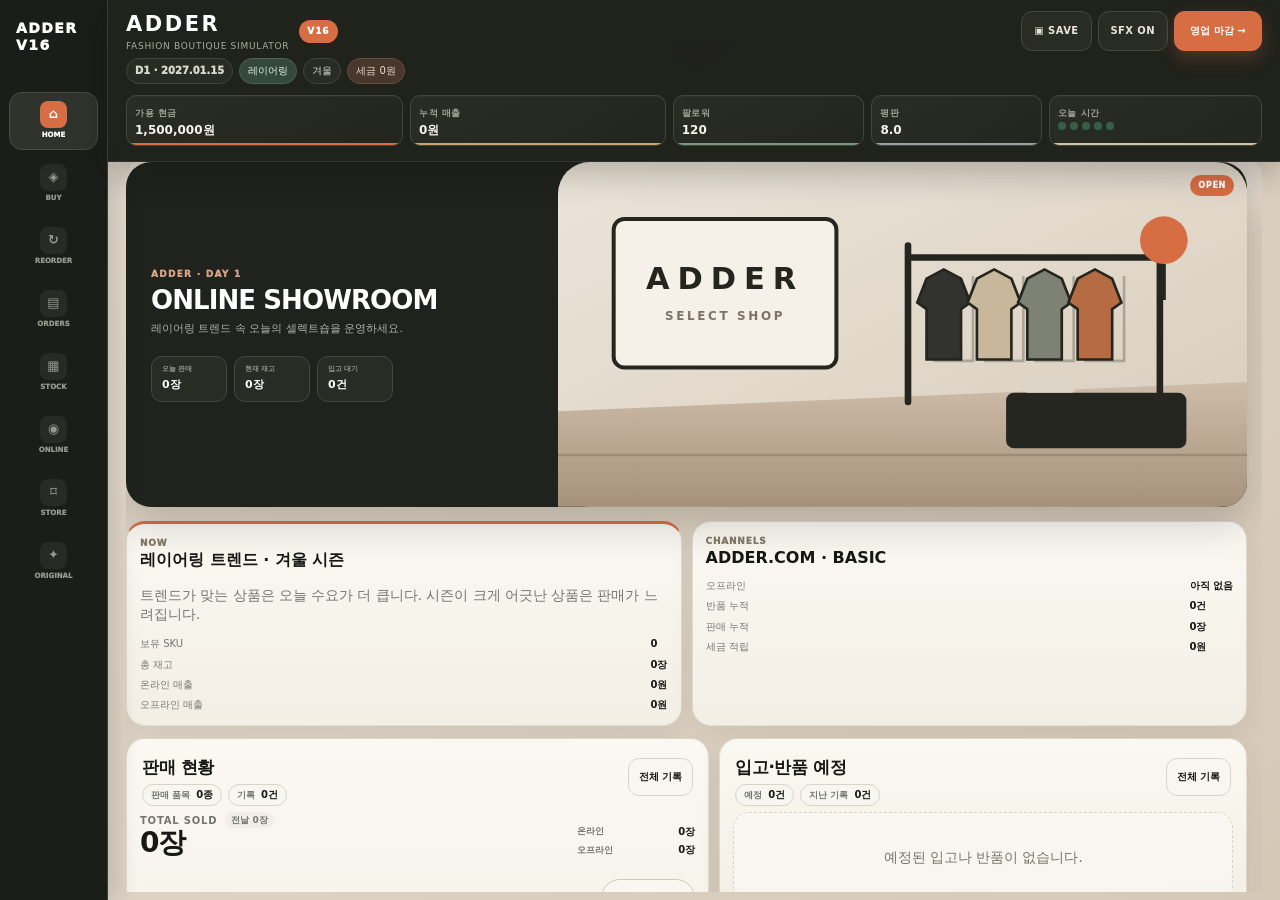
==== docs/index.html @ 4ba39ab9 "Add ADDER V16 GitHub PWA release" ====
<!doctype html>
<html lang="ko">
<head>
<meta charset="utf-8">
<meta name="viewport" content="width=device-width,initial-scale=1,viewport-fit=cover">
<meta name="mobile-web-app-capable" content="yes">
<meta name="apple-mobile-web-app-status-bar-style" content="black-translucent">
<meta name="format-detection" content="telephone=no">
<meta name="theme-color" content="#1d1f1a">
<meta name="apple-mobile-web-app-capable" content="yes">
<meta name="apple-mobile-web-app-title" content="ADDER">
<title>ADDER Boutique Sim · V16</title>
<meta property="og:title" content="ADDER Boutique Sim · V16">
<meta property="og:description" content="상품 비주얼과 게임형 HUD로 새롭게 설계한 패션 셀렉트숍 경영 시뮬레이터.">

<style>
:root{--bg:#f3f0e8;--paper:#fbf9f3;--ink:#171814;--muted:#74766d;--line:#d8d4c8;--green:#365f49;--green2:#e4ece4;--red:#8b3e3c;--red2:#f1e1dd;--shadow:0 14px 36px rgba(34,32,27,.08)}
*{box-sizing:border-box}html{background:var(--bg)}body{margin:0;color:var(--ink);background:linear-gradient(180deg,#f7f5ef 0,#efebe2 100%);font:14px/1.45 -apple-system,BlinkMacSystemFont,"Noto Sans KR",system-ui,sans-serif;min-height:100dvh}.app{max-width:1180px;margin:auto;padding:18px 16px 110px}.top{position:relative;z-index:20;margin:-18px -16px 16px;padding:14px 16px 12px;background:rgba(247,245,239,.94);backdrop-filter:blur(14px);border-bottom:1px solid rgba(216,212,200,.8)}.brandrow,.row{display:flex;align-items:center;gap:10px}.brandrow{justify-content:space-between}.wordmark{font-weight:900;letter-spacing:.12em;font-size:22px}.sub{font-size:11px;color:var(--muted);letter-spacing:.08em}.close-day{border:0;border-radius:999px;padding:10px 14px;background:var(--ink);color:white;font-weight:800;cursor:pointer}.ticker{display:flex;gap:8px;overflow:auto;padding-top:10px;scrollbar-width:none}.chip{white-space:nowrap;border:1px solid var(--line);background:var(--paper);border-radius:999px;padding:6px 9px;font-size:12px}.chip.hot{border-color:#b9c9bc;background:var(--green2);color:#214432}.chip.warn{border-color:#d7b6b2;background:var(--red2);color:#6e302f}.metrics{display:grid;grid-template-columns:repeat(4,1fr);gap:8px;margin:14px 0}.metric{background:var(--paper);border:1px solid var(--line);border-radius:15px;padding:12px}.metric b{display:block;font-size:16px;margin-top:4px}.metric small{color:var(--muted)}.tabs{display:flex;gap:7px;overflow:auto;padding:10px 0 10px;scrollbar-width:none;position:sticky;top:0;z-index:40;background:rgba(243,240,232,.96);backdrop-filter:blur(16px);-webkit-backdrop-filter:blur(16px);border-bottom:1px solid rgba(216,212,200,.9);margin:0 -16px 12px;padding-left:16px;padding-right:16px;box-shadow:0 7px 16px rgba(34,32,27,.05)}.tab{border:1px solid var(--line);background:transparent;color:var(--muted);border-radius:999px;padding:9px 12px;font-weight:700;white-space:nowrap}.tab.active{background:var(--ink);color:#fff;border-color:var(--ink)}.panel{display:grid;gap:12px}.hero{background:var(--ink);color:#f8f4ea;border-radius:24px;padding:22px;box-shadow:var(--shadow);overflow:hidden;position:relative}.hero:after{content:"A";position:absolute;right:-8px;bottom:-54px;font-weight:900;font-size:170px;color:rgba(255,255,255,.055)}.hero h1{margin:0 0 6px;font-size:24px}.hero p{margin:0;color:#c9c8c0;max-width:580px}.grid{display:grid;grid-template-columns:repeat(2,minmax(0,1fr));gap:12px}.grid3{display:grid;grid-template-columns:repeat(3,minmax(0,1fr));gap:12px}.card{background:var(--paper);border:1px solid var(--line);border-radius:18px;padding:15px;box-shadow:0 5px 18px rgba(35,32,24,.035)}.card h2,.card h3{margin:0 0 8px}.card h2{font-size:17px}.card h3{font-size:15px}.eyebrow{font-size:10px;letter-spacing:.11em;color:var(--muted);text-transform:uppercase;font-weight:800}.price{font-size:18px;font-weight:900}.muted{color:var(--muted)}.tiny{font-size:11px;color:var(--muted)}.badges{display:flex;gap:5px;flex-wrap:wrap;margin:8px 0}.badge{font-size:10px;font-weight:800;padding:4px 6px;border-radius:6px;background:#ece8de}.badge.green{background:var(--green2);color:#214432}.badge.red{background:var(--red2);color:#6e302f}.badge.dark{background:#252721;color:white}.kv{display:grid;grid-template-columns:1fr auto;gap:7px 10px;margin-top:9px}.kv span:nth-child(odd){color:var(--muted)}button{font:inherit}.btn{border:1px solid var(--line);background:white;border-radius:10px;padding:9px 11px;font-weight:800;cursor:pointer;color:var(--ink)}.btn.primary{background:var(--green);border-color:var(--green);color:white}.btn.red{background:var(--red);border-color:var(--red);color:white}.btn:disabled{opacity:.35;cursor:not-allowed}.actions{display:flex;gap:7px;flex-wrap:wrap;margin-top:12px}.actions .btn{flex:1;min-width:95px}.section-title{display:flex;align-items:end;justify-content:space-between;margin:6px 2px 0}.section-title h2{margin:0;font-size:19px}.section-title p{margin:0;color:var(--muted);font-size:11px}.stock{font-size:28px;font-weight:900;letter-spacing:-.04em}.field{display:flex;align-items:center;gap:6px;background:white;border:1px solid var(--line);border-radius:10px;padding:3px 4px 3px 9px}.field input{width:100%;min-width:0;border:0;background:transparent;outline:0;font:inherit;font-weight:800}.field .btn{padding:7px 9px}.progress{height:6px;border-radius:99px;background:#e7e3d9;overflow:hidden}.progress>i{display:block;height:100%;background:var(--green);border-radius:inherit}.list{display:grid;gap:8px}.log{padding:9px 0;border-bottom:1px dashed var(--line);font-size:12px}.log:last-child{border:0}.empty{padding:34px 18px;text-align:center;border:1px dashed var(--line);border-radius:16px;color:var(--muted);background:rgba(255,255,255,.35)}.queue{display:flex;gap:8px;overflow:auto}.queue .chip{border-radius:10px}.location.current{outline:2px solid var(--green);background:#f8fbf7}.money-lock{font-size:11px;color:var(--red)}.toast{position:fixed;left:50%;bottom:88px;transform:translate(-50%,20px);background:#171814;color:white;padding:11px 14px;border-radius:12px;opacity:0;pointer-events:none;transition:.18s;z-index:100;max-width:min(90vw,520px);box-shadow:var(--shadow)}.toast.show{opacity:1;transform:translate(-50%,0)}.toast.error{background:var(--red)}.footer-note{margin-top:18px;font-size:10px;color:var(--muted);text-align:center}.danger-link{background:none;border:0;color:#9b7775;text-decoration:underline;font-size:11px}.apdots{display:flex;gap:4px}.apdots i{width:8px;height:8px;border-radius:50%;background:var(--green)}.apdots i.off{background:#d8d4c8}.split{display:grid;grid-template-columns:1.3fr .7fr;gap:12px}.seller{display:flex;justify-content:space-between;gap:8px;padding:8px 0;border-top:1px solid var(--line)}.seller:first-child{border-top:0}.trendbox{background:linear-gradient(135deg,var(--green2),#f5efe0)}
@media(max-width:760px){.app{padding-left:12px;padding-right:12px}.top{margin-left:-12px;margin-right:-12px;padding-left:12px;padding-right:12px}.metrics{grid-template-columns:repeat(2,1fr)}.grid,.grid3,.split{grid-template-columns:1fr}.hero{border-radius:20px}.card{border-radius:15px}.wordmark{font-size:20px}.metric b{font-size:15px}}
@media(min-width:900px){.tabs{position:sticky;top:92px;z-index:15;background:rgba(243,240,232,.92);backdrop-filter:blur(10px);padding:8px 0 12px}.app{padding-bottom:40px}}

/* product + color visuals */
.garment-art{position:relative;margin:10px 0 12px;border:1px solid var(--line);border-radius:16px;overflow:hidden;background:#efebe2;min-height:168px}.garment-art svg{display:block;width:100%;height:180px}.garment-art>span{position:absolute;right:9px;bottom:8px;background:rgba(251,249,243,.82);backdrop-filter:blur(6px);padding:4px 7px;border-radius:999px;font-size:10px;font-weight:800;color:var(--muted)}
.color-block{margin:10px 0 8px}.swatches{display:flex;gap:8px;align-items:center;margin-top:6px}.swatch{width:25px;height:25px;border-radius:50%;border:2px solid var(--paper);outline:1px solid #c7c2b7;background:var(--sw);padding:0;cursor:pointer;box-shadow:0 0 0 0 var(--ink);transition:.12s}.swatch.on{box-shadow:0 0 0 2px var(--ink);outline-color:transparent;transform:scale(.9)}
.product-card{overflow:hidden}.product-top{display:grid;grid-template-columns:minmax(135px,.8fr) 1.2fr;gap:13px;align-items:start}.product-top .garment-art{margin-top:8px}.product-top .garment-art svg{height:168px}.product-copy{padding-top:6px}
.model-select{display:grid;grid-template-columns:1fr 1fr;gap:8px;margin-top:12px}.model-btn{display:flex;align-items:center;gap:9px;min-height:82px;border:1px solid var(--line);border-radius:13px;background:#f5f2eb;color:var(--ink);padding:7px 10px;text-align:left;font-size:11px;font-weight:800;cursor:pointer}.model-btn.on{outline:2px solid var(--green);background:#edf3ec}.figure{--look:#76766b;position:relative;display:inline-block;width:36px;height:68px;flex:0 0 36px}.figure i{position:absolute;display:block}.figure .head{width:14px;height:16px;border-radius:48% 48% 45% 45%;background:#d1a38e;left:11px;top:2px;box-shadow:0 -5px 0 -1px #2c2d29}.figure .torso{width:19px;height:28px;background:var(--look);left:8.5px;top:20px;border-radius:6px 6px 3px 3px}.figure .leg{width:6px;height:28px;background:#4a4d48;top:45px;border-radius:4px}.figure .leg.l{left:10px;transform:rotate(2deg)}.figure .leg.r{left:20px;transform:rotate(-2deg)}.figure.male .torso{width:22px;left:7px;border-radius:5px 5px 2px 2px}.figure.male .head{box-shadow:0 -4px 0 -1px #292a27}
@media(max-width:520px){.product-top{grid-template-columns:118px 1fr}.product-top .garment-art svg{height:150px}.garment-art svg{height:165px}.model-btn{min-height:74px;padding:6px}.swatch{width:23px;height:23px}}
.color-stock{display:flex;gap:6px;flex-wrap:wrap;margin:0 0 10px}.color-stock span{display:flex;align-items:center;gap:5px;border:1px solid var(--line);background:#fff;border-radius:999px;padding:4px 7px;font-size:10px;color:var(--muted)}.color-stock i{width:9px;height:9px;border-radius:50%;background:var(--dot);outline:1px solid rgba(0,0,0,.12)}.color-stock b{color:var(--ink)}
.model-select:before{content:"촬영 모델 · 자연스러운 한국인 / 키 크고 날씬";grid-column:1/-1;font-size:10px;color:var(--muted);letter-spacing:.02em}
.shop-group{display:grid;gap:10px;padding:14px 0 2px;border-top:1px solid var(--line)}.shop-group:first-of-type{border-top:0}.shop-head{display:flex;align-items:end;justify-content:space-between;gap:12px;padding:0 2px}.shop-head h2{margin:2px 0 0;font-size:18px}.shop-cart,.checkout-card{background:#f8f6f0;border:1px solid var(--line);border-radius:16px;padding:13px}.shop-cart{display:flex;align-items:flex-end;justify-content:space-between;gap:14px}.cart-total{display:grid;gap:7px;min-width:190px;text-align:right}.cart-line{display:inline-flex;align-items:center;gap:4px;margin:5px 5px 0 0;padding:5px 7px;border-radius:8px;background:#ece8de}.cart-line button,.cart-row button{border:0;background:transparent;color:var(--red);font-weight:900;cursor:pointer}.purchase-row{display:grid;grid-template-columns:auto 1fr;gap:7px;margin-top:12px}.cart-list{display:grid;gap:7px;margin:12px 0}.cart-row{display:flex;justify-content:space-between;gap:12px;padding:9px 0;border-bottom:1px dashed var(--line)}.cart-row:last-child{border-bottom:0}.checkout-card{margin-top:12px}.checkout-btn{width:100%;margin-top:13px;padding:12px}.market-item .field{min-width:0}
@media(max-width:760px){.shop-cart{align-items:stretch;flex-direction:column}.cart-total{text-align:left;min-width:0}.purchase-row{grid-template-columns:1fr}.purchase-row>.btn,.purchase-row .field{width:100%}.shop-head{align-items:flex-start;flex-direction:column}.shop-head .badge{align-self:flex-start}}

html,body{min-height:100%;overscroll-behavior-y:none;-webkit-text-size-adjust:100%}
body{padding-top:env(safe-area-inset-top);padding-left:env(safe-area-inset-left);padding-right:env(safe-area-inset-right)}
.app{padding-bottom:calc(110px + env(safe-area-inset-bottom))}
button,input{-webkit-tap-highlight-color:transparent}
@media (display-mode:standalone){body{min-height:100dvh;background:#f3f0e8}.top{top:env(safe-area-inset-top)}.app{max-width:1280px;padding-bottom:calc(34px + env(safe-area-inset-bottom))}}

@supports (top:env(safe-area-inset-top)){body.standalone .tabs{top:env(safe-area-inset-top)}}
.sales-summary{display:flex;align-items:end;justify-content:space-between;gap:12px;margin:6px 0 14px}.sales-total{font-size:30px;font-weight:900;letter-spacing:-.04em}.sales-list{display:grid;gap:7px}.sales-row{display:grid;grid-template-columns:minmax(0,1fr) auto;gap:12px;align-items:center;padding:9px 0;border-top:1px solid var(--line)}.sales-row:first-child{border-top:0}.sales-row span{min-width:0;overflow:hidden;text-overflow:ellipsis;white-space:nowrap}.sales-row b{font-variant-numeric:tabular-nums}.sales-empty{color:var(--muted);padding:14px 0}
\n\n/* v8: compact always-visible owner HUD + permanent wholesale directory */
.sticky-shell{position:sticky;top:0;z-index:70;margin:-18px -16px 12px;padding:12px 16px 8px;background:rgba(247,245,239,.965);backdrop-filter:blur(18px);-webkit-backdrop-filter:blur(18px);border-bottom:1px solid rgba(216,212,200,.92);box-shadow:0 8px 22px rgba(34,32,27,.06)}
.sticky-shell .top{position:relative!important;top:auto!important;z-index:auto;margin:0!important;padding:0 0 5px!important;background:transparent!important;border:0!important;backdrop-filter:none!important}
.sticky-shell .ticker{padding-top:7px}
.sticky-shell .metrics{margin:7px 0;gap:6px}
.sticky-shell .metric{padding:7px 9px;border-radius:10px;box-shadow:none}
.sticky-shell .metric small{font-size:10px}
.sticky-shell .metric b{font-size:13px;margin-top:1px}
.sticky-shell .tabs{position:relative!important;top:auto!important;z-index:auto!important;margin:0!important;padding:3px 0 1px!important;background:transparent!important;border:0!important;box-shadow:none!important;backdrop-filter:none!important}
.sticky-shell .tab{padding:7px 10px;font-size:12px}
.market-layout{display:grid;grid-template-columns:280px minmax(0,1fr);gap:12px;align-items:start}
.supplier-browser{position:sticky;top:178px;box-shadow:none}
.supplier-browser-head{display:flex;align-items:center;justify-content:space-between;gap:8px}.supplier-browser-head h3{margin:2px 0 0}
.supplier-list{display:grid;gap:6px;margin-top:12px}.supplier-nav{width:100%;display:flex;align-items:center;justify-content:space-between;gap:10px;text-align:left;border:1px solid var(--line);background:#f7f4ed;border-radius:11px;padding:9px 10px;color:var(--ink);cursor:pointer}.supplier-nav.on{border-color:var(--green);outline:1px solid var(--green);background:var(--green2)}.supplier-nav>span:first-child{display:grid;gap:1px;min-width:0}.supplier-nav b{font-size:12px;letter-spacing:.02em}.supplier-nav small{color:var(--muted);font-size:9px}.supplier-meta{display:grid;gap:3px;justify-items:end;flex:0 0 auto}.supplier-meta i{font-style:normal;font-size:9px;font-weight:800;color:#214432;background:#dfeade;border-radius:999px;padding:2px 5px}.supplier-meta em{font-style:normal;font-size:9px;color:var(--muted)}
.supplier-shop{display:grid;gap:10px;min-width:0}.shop-head-main{padding:4px 2px 2px}.shop-location{font-size:11px;color:var(--muted);margin-top:2px}
@media(max-width:760px){.sticky-shell{margin-left:-12px;margin-right:-12px;padding-left:12px;padding-right:12px}.sticky-shell .metrics{display:flex;grid-template-columns:none;overflow-x:auto;scrollbar-width:none}.sticky-shell .metric{min-width:116px;flex:0 0 auto}.sticky-shell .wordmark{font-size:18px}.sticky-shell .sub{font-size:9px}.sticky-shell .close-day{padding:8px 10px;font-size:11px}.sticky-shell .chip{padding:4px 7px;font-size:10px}.sticky-shell .tab{font-size:11px;padding:6px 9px}.market-layout{grid-template-columns:1fr}.supplier-browser{position:relative;top:auto}.supplier-list{display:flex;overflow-x:auto;scrollbar-width:none;padding-bottom:2px}.supplier-nav{min-width:190px;flex:0 0 auto}.shop-head-main{align-items:flex-start;flex-direction:column}}
@media(min-width:761px) and (max-width:1000px){.market-layout{grid-template-columns:220px minmax(0,1fr)}.supplier-browser{top:180px}}
@media(display-mode:standalone){.sticky-shell{top:0}}

/* v10: true fixed owner HUD + measured flow spacer */
body{padding-top:0}
.sticky-shell{
  position:fixed!important;
  top:0!important;
  left:50%!important;
  right:auto!important;
  transform:translateX(-50%)!important;
  z-index:1000;
  width:min(100vw,1180px);
  margin:0!important;
  padding:calc(10px + env(safe-area-inset-top)) 16px 8px;
  background:rgba(247,245,239,.985);
  -webkit-backdrop-filter:blur(18px);
  backdrop-filter:blur(18px);
  border-bottom:1px solid rgba(216,212,200,.96);
  box-shadow:0 8px 22px rgba(34,32,27,.08)
}
.sticky-spacer{
  display:block;
  width:100%;
  height:var(--owner-hud-height,210px);
  margin:0;
  padding:0;
  pointer-events:none
}
.sticky-shell .top,.sticky-shell .tabs{position:relative!important;top:auto!important}
@media(max-width:760px){
  .sticky-shell{width:100vw;padding-left:12px;padding-right:12px}
  .sticky-spacer{height:var(--owner-hud-height,230px)}
}
@media(display-mode:standalone){.sticky-shell{top:0!important}}

/* SFX controls — intentionally compact so the owner HUD footprint stays stable */
.top-actions{display:flex;align-items:center;gap:7px}
.sound-toggle{border:1px solid var(--line);border-radius:999px;padding:9px 11px;background:var(--paper);color:var(--green);font-size:10px;font-weight:900;letter-spacing:.04em;cursor:pointer;white-space:nowrap}
.sound-toggle.off{color:var(--muted);background:#ece9e1}
@media(max-width:520px){.top-actions{gap:5px}.sound-toggle{padding:7px 8px;font-size:9px}.close-day{padding:8px 10px}}

/* v12 sorting controls */
.sort-bar{display:flex;justify-content:flex-end;align-items:center;margin:8px 0 10px}
.sort-control{display:flex;align-items:center;gap:7px;color:var(--muted);font-size:10px;font-weight:800;white-space:nowrap}
.sort-control select{appearance:none;-webkit-appearance:none;border:1px solid var(--line);border-radius:999px;background:var(--paper);color:var(--ink);font:inherit;font-size:11px;font-weight:800;padding:7px 28px 7px 10px;outline:none;background-image:linear-gradient(45deg,transparent 50%,var(--muted) 50%),linear-gradient(135deg,var(--muted) 50%,transparent 50%);background-position:calc(100% - 13px) 50%,calc(100% - 9px) 50%;background-size:4px 4px,4px 4px;background-repeat:no-repeat}
@media(max-width:520px){.sort-bar{justify-content:stretch}.sort-control{width:100%;justify-content:space-between}.sort-control select{min-width:150px}}

/* v14: previous-day sales + seasonal wholesale identity */
.sales-yesterday{display:inline-block;margin-right:8px;font-size:11px;font-weight:800;letter-spacing:0;color:var(--muted);vertical-align:middle}
.supplier-nav>span:first-child small+small{opacity:.78}
@media(max-width:520px){.sales-yesterday{display:block;margin:0 0 2px;font-size:10px}}

/* v15: inventory/reorder sort direction + brand/style filters */
.control-strip{display:flex;align-items:center;justify-content:space-between;gap:10px;flex-wrap:wrap;margin:8px 0 12px}.filter-bar{display:flex;align-items:center;gap:8px;flex-wrap:wrap}.filter-control{display:flex;align-items:center;gap:7px;color:var(--muted);font-size:10px;font-weight:800;white-space:nowrap}.filter-control select{appearance:none;-webkit-appearance:none;border:1px solid var(--line);border-radius:999px;background:var(--paper);color:var(--ink);font:inherit;font-size:11px;font-weight:800;padding:7px 28px 7px 10px;outline:none;background-image:linear-gradient(45deg,transparent 50%,var(--muted) 50%),linear-gradient(135deg,var(--muted) 50%,transparent 50%);background-position:calc(100% - 13px) 50%,calc(100% - 9px) 50%;background-size:4px 4px,4px 4px;background-repeat:no-repeat}.control-strip .sort-bar{margin:0;display:flex;gap:8px;flex-wrap:wrap}.supplier-shop-stack{display:grid;gap:18px;min-width:0}.market-shop-group{padding-bottom:8px;border-bottom:1px dashed var(--line)}.market-shop-group:last-child{border-bottom:0}.sales-row .sales-row-right{display:flex;align-items:baseline;justify-content:flex-end;gap:7px;overflow:visible;text-overflow:clip;white-space:nowrap}.sales-row-right small{font-size:10px;font-weight:800;color:var(--muted)}.sales-row-right b{font-size:12px}
@media(max-width:760px){.control-strip{align-items:stretch}.filter-bar,.control-strip .sort-bar{width:100%;justify-content:space-between}.filter-control{flex:1;min-width:145px;justify-content:space-between}.filter-control select{min-width:0;max-width:180px}.market-layout{gap:14px}}
@media(max-width:520px){.sales-row{grid-template-columns:minmax(0,1fr) auto;gap:8px}.sales-row .sales-row-right{display:grid;gap:0;text-align:right}.sales-row-right small{font-size:9px}.filter-control{width:100%;min-width:0}.filter-control select{max-width:190px}.control-strip .sort-control{min-width:0}}

/* v16: compact own-stock context + full dashboard histories */
.own-stock-line{display:flex;align-items:center;gap:8px;min-width:0;margin:7px 0 9px;padding:6px 8px;border:1px solid #e3dfd5;border-radius:9px;background:#f8f6f0;font-size:9px;color:var(--muted);overflow:hidden}.own-stock-line strong{flex:0 0 auto;color:var(--ink);font-size:9px}.own-stock-line>div{display:flex;gap:7px;min-width:0;overflow-x:auto;scrollbar-width:none}.own-stock-line span{display:inline-flex;align-items:center;gap:3px;white-space:nowrap}.own-stock-line i{width:7px;height:7px;border-radius:50%;background:var(--dot);border:1px solid rgba(0,0,0,.12);flex:0 0 auto}.own-stock-line b{color:var(--ink)}
.history-title{align-items:center;gap:10px}.history-title>div{min-width:0}.history-key,.history-close{border:1px solid var(--line);background:#f8f6ef;color:var(--ink);border-radius:999px;padding:7px 10px;font-size:10px;font-weight:900;white-space:nowrap;cursor:pointer}.history-key:hover,.history-close:hover{border-color:var(--green)}.log-date{display:inline-block;min-width:82px;margin-right:8px;color:var(--muted);font-size:10px}.history-panel{scroll-margin-top:calc(var(--owner-hud-height,210px) + 12px);padding:16px}.history-panel-head{display:flex;align-items:center;justify-content:space-between;gap:12px}.history-panel-head h2{margin:2px 0 0}.history-filter{display:flex;align-items:end;gap:8px;flex-wrap:wrap;margin:14px 0 10px;padding:10px;border:1px solid var(--line);border-radius:12px;background:#f8f6f0}.history-filter label{display:grid;gap:4px;min-width:180px}.history-filter label span{font-size:9px;font-weight:900;color:var(--muted)}.history-filter select{width:100%;border:1px solid var(--line);border-radius:9px;background:white;padding:8px;color:var(--ink);font:inherit;font-size:11px;font-weight:700}.history-count{margin-left:auto;font-size:11px;font-weight:900;color:var(--green);padding:8px}.history-list{display:grid}.history-row{display:grid;grid-template-columns:minmax(0,1fr) auto;gap:12px;align-items:center;padding:11px 2px;border-top:1px solid var(--line)}.history-row:first-child{border-top:0}.history-main{display:grid;gap:2px;min-width:0}.history-main b{font-size:12px}.history-main span{font-size:10px;color:var(--muted);overflow:hidden;text-overflow:ellipsis}.history-values{display:grid;justify-items:end;gap:1px;text-align:right}.history-values b{font-size:12px}.history-values span,.history-values em{font-size:9px;color:var(--muted);font-style:normal}.history-pagination{display:flex;align-items:center;justify-content:center;gap:10px;margin-top:12px}.history-pagination span{font-size:10px;font-weight:900;color:var(--muted)}
@media(max-width:520px){.own-stock-line{align-items:flex-start;flex-direction:column;gap:3px}.own-stock-line>div{width:100%}.history-title{align-items:flex-start}.history-filter{display:grid;grid-template-columns:1fr 1fr}.history-filter label{min-width:0}.history-count{grid-column:1/-1;margin:0;padding:2px 0}.history-row{grid-template-columns:minmax(0,1fr) auto;gap:7px}.history-main b{font-size:11px}.history-values span{display:none}.history-key{padding:6px 8px;font-size:9px}.log-date{display:block;min-width:0;margin:0 0 2px}}

/* v17: location-balanced visitor growth from store expansion */
.store-visitor-next{margin-top:8px;padding:7px 9px;border-radius:9px;background:var(--green2);color:#315441;font-weight:800}


/* v18: seasonal wholesale generation + supplier allocation status */
.supplier-meta em{line-height:1.18}.supplier-meta i+em{margin-top:1px}.market-item .badge.green{white-space:nowrap}
@media(max-width:520px){.supplier-nav{min-width:205px}.supplier-meta em{font-size:8px}.shop-head-main .badges{gap:4px}.shop-head-main .badge{font-size:9px}}


/* v19: restore market page render + compact ADDER ORIGINAL cards */
.original-grid{display:grid;grid-template-columns:repeat(auto-fit,minmax(250px,1fr));gap:12px;align-items:start}
.original-grid>.card{min-width:0;max-width:100%}
@media(max-width:560px){.original-grid{grid-template-columns:1fr}}

/* v20: factory progression + dated inbound/returns */
.factory-panel{display:grid;grid-template-columns:minmax(0,1fr) auto;gap:14px;align-items:center;background:linear-gradient(135deg,#f5f1e7,#edf3ec)}
.factory-panel h2{margin:2px 0 3px}.factory-stats{display:flex;gap:7px;flex-wrap:wrap;justify-content:flex-end}.factory-stats span{border:1px solid var(--line);background:rgba(255,255,255,.65);border-radius:999px;padding:7px 9px;font-size:10px;color:var(--muted);white-space:nowrap}.factory-stats b{color:var(--ink)}
.factory-next{grid-column:1/-1;display:flex;justify-content:space-between;align-items:center;gap:12px;padding-top:11px;border-top:1px solid var(--line)}.factory-next>div{display:grid;gap:1px}.factory-next small{font-size:9px;font-weight:900;color:var(--muted);letter-spacing:.08em}.factory-next b{font-size:12px}.factory-next span{font-size:10px;color:var(--muted)}
.schedule-list{gap:0}.schedule-row{display:flex;align-items:baseline;gap:8px}.schedule-row .log-date{flex:0 0 82px}.schedule-row span{min-width:0}.schedule-row strong{font-size:11px}
@media(max-width:620px){.factory-panel{grid-template-columns:1fr}.factory-stats{justify-content:flex-start}.factory-next{align-items:stretch;flex-direction:column}.factory-next .btn{width:100%}.schedule-row{display:grid;grid-template-columns:1fr;gap:1px}.schedule-row .log-date{flex-basis:auto;margin:0}}


/* v21: manual save manager + balanced dashboard activity column */
.save-toggle{border:1px solid var(--line);border-radius:999px;padding:9px 11px;background:#fff;color:var(--ink);font-size:10px;font-weight:900;letter-spacing:.04em;cursor:pointer;white-space:nowrap}
.save-toggle:hover{border-color:var(--green)}
.dash-activity-grid{display:grid;grid-template-columns:minmax(0,1fr) minmax(0,1fr);gap:12px;align-items:stretch}
.dash-sales-card{height:100%;min-width:0}
.dash-side-stack{height:100%;display:grid;grid-template-rows:minmax(0,1fr) minmax(0,1fr);gap:12px;min-width:0;min-height:0}
.dash-mini-card{min-height:0;overflow:hidden;display:flex;flex-direction:column}
.dash-mini-card .history-title{flex:0 0 auto}
.dash-mini-scroll{min-height:0;overflow:auto;overscroll-behavior:contain;margin-top:5px;padding-right:2px;scrollbar-width:thin}
.dash-mini-empty{min-height:0;flex:1;display:grid;place-items:center;padding:12px;margin-top:6px}
.save-backdrop{position:fixed;inset:0;z-index:1600;background:rgba(22,23,20,.36);display:grid;place-items:center;padding:18px;backdrop-filter:blur(5px);-webkit-backdrop-filter:blur(5px)}
.save-modal{width:min(620px,100%);max-height:min(78dvh,720px);overflow:hidden;background:var(--paper);border:1px solid var(--line);border-radius:20px;box-shadow:0 24px 70px rgba(20,20,18,.22);padding:16px;display:flex;flex-direction:column;gap:11px}
.save-head{display:flex;align-items:center;justify-content:space-between;gap:12px}.save-head h2{margin:2px 0 0;font-size:19px}
.save-create{display:grid;grid-template-columns:minmax(0,1fr) auto;gap:8px}.save-create input{min-width:0;border:1px solid var(--line);border-radius:10px;background:#fff;color:var(--ink);padding:10px 11px;font:inherit;font-weight:800;outline:none}.save-create input:focus{border-color:var(--green)}
.save-note{font-size:9px;color:var(--muted)}
.save-list{min-height:76px;overflow:auto;border-top:1px solid var(--line);border-bottom:1px solid var(--line);scrollbar-width:thin}
.save-row{display:grid;grid-template-columns:minmax(0,1fr) auto;gap:10px;align-items:center;padding:10px 2px;border-top:1px dashed var(--line)}.save-row:first-child{border-top:0}.save-row-main{display:grid;gap:2px;min-width:0}.save-row-main b{font-size:12px;overflow:hidden;text-overflow:ellipsis;white-space:nowrap}.save-row-main span{font-size:9px;color:var(--muted);overflow:hidden;text-overflow:ellipsis;white-space:nowrap}.save-row-actions{display:flex;align-items:center;gap:5px}.save-row-actions .btn{padding:7px 9px;font-size:10px}.save-delete{border:0;background:transparent;color:#9b7775;font-size:9px;text-decoration:underline;cursor:pointer;padding:7px 4px}.save-empty{padding:24px 8px;text-align:center;color:var(--muted);font-size:11px}
.save-new{display:flex;align-items:center;justify-content:space-between;gap:12px;padding-top:2px}.save-new>div{display:grid;gap:2px}.save-new b{font-size:11px}.save-new span{font-size:9px;color:var(--muted)}.save-new .btn{flex:0 0 auto}
@media(max-width:760px){.dash-activity-grid{grid-template-columns:1fr}.dash-side-stack{height:auto;grid-template-rows:auto auto}.dash-mini-card{max-height:220px}.save-toggle{padding:7px 8px;font-size:9px}}
@media(max-width:520px){.save-modal{padding:13px;border-radius:17px;max-height:84dvh}.save-create{grid-template-columns:1fr}.save-create .btn{width:100%}.save-row{grid-template-columns:1fr}.save-row-actions{justify-content:flex-end}.save-new{align-items:stretch;flex-direction:column}.save-new .btn{width:100%}}

.swatch:disabled{opacity:.25;cursor:not-allowed;filter:saturate(.35)}


/* v25: generated-item notes + sold-out inventory controls */
.product-note{margin:4px 0 9px;color:var(--muted);font-size:10px;line-height:1.35;white-space:nowrap;overflow:hidden;text-overflow:ellipsis}
.soldout-card{border:1px solid rgba(176,61,55,.58)}
.stock-view-controls{display:flex;align-items:center;gap:7px;flex-wrap:wrap}
.stock-view-controls label{display:inline-flex;align-items:center;gap:6px;border:1px solid var(--line);border-radius:999px;background:var(--paper);padding:7px 10px;color:var(--muted);font-size:10px;font-weight:800;cursor:pointer;white-space:nowrap}
.stock-view-controls label:has(input:checked){border-color:#b56d68;background:var(--red2);color:#6e302f}
.stock-view-controls input{width:13px;height:13px;margin:0;accent-color:#9d4c47}
@media(max-width:760px){.stock-view-controls{width:100%}}

/* v28: iPhone portrait UI rebuild — compact, flow-safe, no fixed-HUD spacer */
@media(max-width:600px){
  html,body{width:100%;max-width:100%;overflow-x:hidden;-webkit-text-size-adjust:100%}
  body{font-size:13px;line-height:1.38;touch-action:manipulation;padding:0}
  .app{width:100%;max-width:100%;margin:0;padding:0 10px calc(72px + env(safe-area-inset-bottom))}
  .sticky-shell{position:fixed!important;top:0!important;left:0!important;right:0!important;transform:none!important;width:100%!important;max-width:none!important;margin:0!important;padding:calc(6px + env(safe-area-inset-top)) 10px 6px!important;background:rgba(247,245,239,.985);border-bottom:1px solid rgba(216,212,200,.95);box-shadow:0 5px 14px rgba(34,32,27,.06);z-index:1000}
  .sticky-spacer{display:block!important;width:100%!important;height:calc(var(--owner-hud-height,158px) + 9px)!important;margin:0!important;padding:0!important;pointer-events:none!important;flex:0 0 auto!important}
  .sticky-shell .top{margin:0!important;padding:0 0 4px!important;background:transparent!important;border:0!important}
  .brandrow{display:grid;grid-template-columns:minmax(0,1fr) auto;align-items:center;gap:6px}
  .wordmark{font-size:17px!important;line-height:1;letter-spacing:.11em}
  .sub{font-size:7px!important;line-height:1.05;letter-spacing:.035em;margin-top:3px;white-space:nowrap}
  .top-actions{display:flex;align-items:center;gap:4px;min-width:0}
  .save-toggle,.sound-toggle,.close-day{min-height:32px!important;height:32px;padding:0 8px!important;border-radius:9px!important;font-size:9px!important;line-height:1;white-space:nowrap}
  .close-day{min-width:70px!important}
  .sticky-shell .ticker{gap:4px;padding-top:4px!important;overflow-x:auto;scrollbar-width:none;overscroll-behavior-x:contain}
  .sticky-shell .chip{min-height:24px;display:inline-flex;align-items:center;padding:3px 6px!important;font-size:8.5px!important;border-radius:8px;white-space:nowrap}
  .apdots{gap:2px}.apdots i{width:6px;height:6px}
  .sticky-shell .metrics{display:grid!important;grid-template-columns:repeat(4,minmax(0,1fr))!important;gap:4px!important;margin:4px 0!important;overflow:visible!important}
  .sticky-shell .metric{min-width:0!important;width:auto!important;padding:4px!important;border-radius:8px!important;overflow:hidden}
  .sticky-shell .metric small{display:block;font-size:7px!important;line-height:1.05;white-space:nowrap;overflow:hidden;text-overflow:ellipsis}
  .sticky-shell .metric b{font-size:9.5px!important;line-height:1.15;margin-top:2px!important;white-space:nowrap;overflow:hidden;text-overflow:ellipsis}
  .sticky-shell .tabs{display:flex!important;gap:4px!important;margin:0!important;padding:2px 0 0!important;overflow-x:auto!important;scrollbar-width:none;overscroll-behavior-x:contain;background:transparent!important;border:0!important;box-shadow:none!important}
  .sticky-shell .tab{flex:0 0 auto;min-height:32px!important;padding:6px 9px!important;font-size:9.5px!important;border-radius:999px}
  .panel{gap:8px;width:100%;min-width:0}.panel>*{min-width:0;max-width:100%}
  .hero{padding:13px;border-radius:14px}.hero h1{font-size:18px;line-height:1.2;margin-bottom:5px}.hero p{font-size:10px;line-height:1.42}
  .card{padding:10px;border-radius:12px;min-width:0;max-width:100%;overflow:hidden}.card h2{font-size:15px}.card h3{font-size:13px}.eyebrow{font-size:8.5px}.tiny{font-size:9px}
  .grid,.grid3,.split,.original-grid{grid-template-columns:minmax(0,1fr)!important;gap:8px;width:100%;min-width:0}
  .section-title{display:flex;align-items:end;justify-content:space-between;gap:8px;margin:4px 1px 0}.section-title h2{font-size:16px;line-height:1.15;margin:0}.section-title p{font-size:9px;line-height:1.25;max-width:46%;text-align:right}
  .control-strip{display:grid!important;grid-template-columns:minmax(0,1fr)!important;gap:6px!important;width:100%!important;min-width:0!important;margin:6px 0 9px!important;padding:7px!important;border:1px solid var(--line);border-radius:11px;background:rgba(251,249,243,.74)}
  .filter-bar,.stock-view-controls,.control-strip .sort-bar,.sort-bar{display:grid!important;grid-template-columns:repeat(2,minmax(0,1fr))!important;gap:6px!important;width:100%!important;min-width:0!important;margin:0!important;align-items:stretch!important}
  .filter-control,.sort-control{display:grid!important;grid-template-columns:1fr!important;gap:2px!important;width:100%!important;min-width:0!important;color:var(--muted);font-size:8px!important;font-weight:800;white-space:normal!important}
  .filter-control select,.sort-control select{width:100%!important;max-width:none!important;min-width:0!important;min-height:34px!important;height:34px;padding:0 25px 0 8px!important;border-radius:8px!important;font-size:10px!important;background-color:#fff}
  .stock-view-controls label{display:flex!important;align-items:center!important;justify-content:flex-start!important;gap:6px!important;width:100%!important;min-width:0!important;min-height:34px!important;padding:6px 7px!important;border-radius:8px!important;font-size:8.5px!important;line-height:1.15!important;white-space:normal!important}
  .stock-view-controls input{width:14px!important;height:14px!important;flex:0 0 14px;margin:0!important}
  .market-layout{display:grid!important;grid-template-columns:minmax(0,1fr)!important;gap:8px!important;width:100%!important;min-width:0!important}
  .supplier-browser{position:relative!important;top:auto!important;width:100%!important;min-width:0!important;padding:9px!important}.supplier-browser-head h3{font-size:14px}.supplier-browser .tiny{margin:5px 0 7px}
  .supplier-list{display:flex!important;gap:6px!important;overflow-x:auto!important;padding:1px 1px 3px!important;margin-top:6px!important;scrollbar-width:none;overscroll-behavior-x:contain}
  .supplier-nav{flex:0 0 154px!important;min-width:154px!important;max-width:154px!important;min-height:58px!important;padding:7px 8px!important;border-radius:9px!important;gap:6px!important}.supplier-nav b{font-size:10px!important}.supplier-nav small,.supplier-meta em,.supplier-meta i{font-size:7px!important}.supplier-meta{gap:1px!important}
  .supplier-shop-stack,.supplier-shop,.market-shop-group,.market-shop-group>.grid,.market-shop-group .card{width:100%!important;min-width:0!important;max-width:100%!important}.supplier-shop-stack{gap:10px!important}.market-shop-group{padding-bottom:6px!important}
  .shop-head,.shop-head-main{gap:5px!important;align-items:flex-start!important;flex-direction:column!important}.shop-head h2{font-size:15px}.shop-location{font-size:9px}.shop-head .badges{margin:3px 0 5px}
  .garment-art{margin:7px 0 8px;border-radius:11px;min-height:0!important}.garment-art svg{height:132px!important}.garment-art>span{right:6px;bottom:5px;padding:3px 5px;font-size:8px}
  .product-top{grid-template-columns:96px minmax(0,1fr)!important;gap:9px!important}.product-top .garment-art svg{height:122px!important}.product-copy{padding-top:2px}
  .product-note{margin:3px 0 7px;font-size:9px;line-height:1.25}.badges{gap:4px;margin:6px 0}.badge{font-size:8.5px;padding:3px 5px;border-radius:5px}
  .kv{gap:5px 7px;margin-top:7px;font-size:10px}.price{font-size:16px}.stock{font-size:22px}.own-stock-line{margin:5px 0 7px;padding:5px 6px}.color-stock{gap:4px;margin-bottom:7px}.color-stock span{font-size:8.5px;padding:3px 5px}
  .swatches{gap:7px;margin-top:5px;overflow-x:auto;scrollbar-width:none;padding:2px 1px}.swatch{width:30px!important;height:30px!important;flex:0 0 30px!important}
  .field{min-height:38px!important;padding:2px 3px 2px 8px!important;border-radius:9px}.field .btn,.btn{min-height:38px!important;padding:7px 9px!important;font-size:10px!important;border-radius:9px}
  .purchase-row{grid-template-columns:minmax(0,1fr)!important;gap:6px!important;margin-top:8px!important}.purchase-row>.btn,.purchase-row .field{width:100%}
  .actions{display:grid!important;grid-template-columns:repeat(2,minmax(0,1fr));gap:6px!important;margin-top:8px!important}.actions .btn{width:100%;min-width:0!important}
  .model-select{grid-template-columns:1fr 1fr;gap:6px;margin-top:8px}.model-btn{min-height:66px;padding:5px 7px;font-size:9px}.figure{transform:scale(.82);transform-origin:center}
  .shop-cart,.checkout-card{padding:9px;border-radius:11px}.shop-cart{align-items:stretch!important;flex-direction:column!important;gap:7px!important}.cart-total{min-width:0!important;width:100%;text-align:left!important;gap:5px}.cart-total .btn,.checkout-btn{width:100%;min-height:40px!important}.cart-line{font-size:8.5px;padding:4px 5px;margin:3px 3px 0 0}.cart-list{gap:4px;margin:8px 0}.cart-row{padding:6px 0;font-size:9px}
  .dash-activity-grid{grid-template-columns:minmax(0,1fr)!important;gap:8px!important}.dash-side-stack{height:auto!important;grid-template-rows:auto auto!important;gap:8px!important}.dash-mini-card{max-height:190px}.dash-mini-scroll{font-size:9px}.sales-total{font-size:23px}.sales-summary{margin:4px 0 9px}.sales-row{padding:6px 0;font-size:10px}
  .history-panel{padding:10px;scroll-margin-top:calc(var(--owner-hud-height,140px) + 8px)}.history-filter{grid-template-columns:1fr 1fr!important;gap:6px;margin:9px 0 7px;padding:7px}.history-filter label{min-width:0!important}.history-filter select{padding:6px;font-size:9px}.history-count{grid-column:1/-1;padding:0}.history-row{padding:7px 1px;gap:5px}.history-main b,.history-values b{font-size:10px}.history-main span,.history-values em{font-size:8px}
  .factory-panel{grid-template-columns:minmax(0,1fr)!important;gap:8px!important}.factory-stats{justify-content:flex-start!important}.factory-next{align-items:stretch!important;flex-direction:column!important;gap:7px!important}.factory-next .btn{width:100%}
  .save-backdrop{padding:8px calc(8px + env(safe-area-inset-right)) calc(8px + env(safe-area-inset-bottom)) calc(8px + env(safe-area-inset-left))}.save-modal{max-height:88dvh;padding:11px;border-radius:14px}.save-head h2{font-size:16px}.save-create{grid-template-columns:1fr!important}.save-create input,.save-create .btn{min-height:38px;width:100%}.save-row{grid-template-columns:1fr!important;gap:5px;padding:7px 1px}.save-row-actions{justify-content:flex-end}.save-row-actions .btn,.save-delete{min-height:36px}.save-new{align-items:stretch;flex-direction:column;gap:6px}.save-new .btn{width:100%;min-height:40px}
  .toast{bottom:calc(12px + env(safe-area-inset-bottom));width:calc(100vw - 20px);max-width:none;padding:9px 11px;font-size:10px;text-align:center}
}
@media(max-width:370px){
  .sub{display:none}.wordmark{font-size:16px!important}.save-toggle,.sound-toggle,.close-day{padding-left:6px!important;padding-right:6px!important;font-size:8.5px!important}.close-day{min-width:66px!important}
  .sticky-shell .metric small{font-size:6.5px!important}.sticky-shell .metric b{font-size:9px!important}
  .filter-bar,.stock-view-controls,.control-strip .sort-bar,.sort-bar{grid-template-columns:1fr!important}.section-title p{max-width:52%}
}


/* v29: readable dashboard summaries on narrow iPhones */
.dash-card-head{display:grid;grid-template-columns:minmax(0,1fr) auto;align-items:start;gap:12px}
.dash-title-copy{min-width:0;display:grid;gap:7px}
.dash-title-copy h2{margin:0;line-height:1.12;word-break:keep-all}
.dash-meta{display:flex;align-items:center;gap:6px;flex-wrap:wrap;min-width:0}
.dash-meta>span{display:inline-flex;align-items:center;gap:6px;min-width:0;padding:4px 8px;border:1px solid var(--line);border-radius:999px;background:#f8f6f0;white-space:nowrap;word-break:keep-all;line-height:1.15}
.dash-meta em{font-style:normal;color:var(--muted);font-size:9px;font-weight:800;white-space:nowrap}
.dash-meta b{color:var(--ink);font-size:10px;font-weight:900;white-space:nowrap}
.sales-summary{align-items:stretch}
.sales-total-block{display:grid;grid-template-columns:auto auto;grid-template-areas:"label previous" "total total";align-items:end;column-gap:8px;row-gap:1px;min-width:0}
.sales-label{grid-area:label;color:var(--muted);font-size:10px;font-weight:800;letter-spacing:.08em;white-space:nowrap}
.sales-total{grid-area:total;font-size:30px;font-weight:900;letter-spacing:-.04em;line-height:1;white-space:nowrap}
.sales-yesterday{grid-area:previous;justify-self:start;align-self:center;display:inline-flex!important;margin:0!important;padding:3px 6px;border-radius:999px;background:#f0eee7;color:var(--muted);font-size:9px!important;font-weight:800;line-height:1.15;white-space:nowrap}
.sales-channel-summary{display:grid;align-content:end;gap:4px;min-width:118px}
.sales-channel-summary>span{display:flex;align-items:center;justify-content:space-between;gap:10px;white-space:nowrap}
.sales-channel-summary em{font-style:normal;color:var(--muted);font-size:9px;font-weight:700}
.sales-channel-summary b{color:var(--ink);font-size:10px;font-weight:900}
@media(max-width:600px){
  .dash-card-head{grid-template-columns:minmax(0,1fr) auto!important;align-items:start!important;gap:9px!important;margin:0!important}
  .dash-card-head .history-key{align-self:start;flex:0 0 auto;min-height:34px!important;padding:6px 9px!important;font-size:9px!important}
  .dash-title-copy{gap:6px}
  .dash-title-copy h2{font-size:16px!important;line-height:1.12!important}
  .dash-meta{gap:5px}
  .dash-meta>span{padding:4px 7px;gap:5px}
  .dash-meta em{font-size:8.5px}.dash-meta b{font-size:9.5px}
  .sales-summary{display:grid!important;grid-template-columns:minmax(0,1fr) auto!important;align-items:end!important;gap:10px!important;margin:9px 0 10px!important}
  .sales-total-block{column-gap:6px}.sales-label{font-size:9px}.sales-total{font-size:27px!important}.sales-yesterday{font-size:8.5px!important;padding:3px 5px}
  .sales-channel-summary{min-width:108px;gap:3px}.sales-channel-summary em{font-size:8.5px}.sales-channel-summary b{font-size:9.5px}
  .dash-mini-card .dash-card-head{flex:0 0 auto}
}
@media(max-width:370px){
  .dash-card-head{gap:7px!important}.dash-card-head .history-key{padding-left:7px!important;padding-right:7px!important}
  .dash-meta>span{padding:3px 6px}.dash-meta em{font-size:8px}.dash-meta b{font-size:9px}
  .sales-summary{grid-template-columns:1fr!important}.sales-channel-summary{grid-template-columns:1fr 1fr;min-width:0}.sales-channel-summary>span{justify-content:flex-start;gap:6px}
}


/* v31: market controls stay pinned below the owner HUD; supplier carousel keeps position */
.market-sticky-controls{min-width:0}
@media(max-width:600px){
  .market-sticky-controls{
    position:sticky;
    top:var(--owner-hud-height,158px);
    z-index:900;
    margin:0 -10px 8px;
    padding:6px 10px 1px;
    background:rgba(247,245,239,.985);
    -webkit-backdrop-filter:blur(16px);
    backdrop-filter:blur(16px);
    border-bottom:1px solid rgba(216,212,200,.95);
    box-shadow:0 5px 12px rgba(34,32,27,.05)
  }
  .market-sticky-controls .section-title{margin-top:0}
  .market-sticky-controls .control-strip{margin-bottom:5px!important}
  .supplier-list{scroll-behavior:auto!important}
}


/* v32: discovered suppliers + compact own-store reorder filters */
.supplier-discovery-row{display:flex;align-items:center;gap:7px;margin:7px 0 4px}.supplier-discovery-row .discover-supplier-btn{flex:1;min-width:0}.supplier-discovery-row>span{flex:0 0 auto;font-size:8px;font-weight:900;color:var(--green);white-space:nowrap}.own-stock-controls{margin-top:-1px}
@media(max-width:600px){.supplier-discovery-row{gap:5px;margin:5px 0 3px}.supplier-discovery-row .discover-supplier-btn{min-height:32px!important;height:32px!important;padding:5px 8px!important;font-size:9px!important}.supplier-discovery-row>span{font-size:7.5px}.own-stock-controls{gap:5px!important}.own-stock-controls label{min-height:28px!important;height:28px!important;padding:3px 6px!important;font-size:8px!important;white-space:nowrap!important}.own-stock-controls input{width:12px!important;height:12px!important;flex-basis:12px!important}}


/* v33: compact market title metadata */
.market-title-meta{display:flex;align-items:center;justify-content:flex-end;gap:5px;min-width:0}
.market-title-meta>span{display:inline-flex;align-items:center;gap:3px;white-space:nowrap;word-break:keep-all;border:1px solid var(--line);border-radius:999px;background:rgba(251,249,243,.9);padding:3px 6px;color:var(--muted);font-size:8.5px;line-height:1;font-weight:700}
.market-title-meta b{color:var(--ink);font-size:8.5px;font-weight:900}
@media(max-width:600px){.market-title-row{align-items:center!important}.market-title-row h2{flex:0 0 auto}.market-title-meta{gap:4px}.market-title-meta>span{padding:3px 5px;font-size:8px}.market-title-meta b{font-size:8px}}
@media(max-width:370px){.market-title-meta{gap:3px}.market-title-meta>span{padding:3px 4px;font-size:7.5px}.market-title-meta b{font-size:7.5px}}


/* v34: ADDER ORIGINAL custom hue + production timing */
.original-color-maker{margin:7px 0 8px;padding:7px 8px;border:1px solid var(--line);border-radius:10px;background:rgba(251,249,243,.76)}
.original-color-head{display:flex;align-items:center;justify-content:space-between;gap:8px;margin-bottom:5px;font-size:9px;font-weight:800;color:var(--muted)}
.original-color-head b{display:inline-flex;align-items:center;gap:5px;color:var(--ink);font-size:9px;white-space:nowrap}.original-color-dot{display:inline-block;width:13px;height:13px;border-radius:50%;border:1px solid rgba(35,36,32,.18)}
.original-color-row{display:grid;grid-template-columns:minmax(0,1fr) auto;align-items:center;gap:7px}.original-hue-slider{width:100%;height:16px;margin:0;appearance:none;-webkit-appearance:none;background:transparent;cursor:pointer}.original-hue-slider::-webkit-slider-runnable-track{height:8px;border-radius:999px;background:linear-gradient(90deg,#d95f5f 0%,#d9d95f 16.6%,#5fd95f 33.3%,#5fd9d9 50%,#5f5fd9 66.6%,#d95fd9 83.3%,#d95f5f 100%)}.original-hue-slider::-webkit-slider-thumb{-webkit-appearance:none;width:16px;height:16px;margin-top:-4px;border-radius:50%;border:2px solid #fff;background:#242521;box-shadow:0 0 0 1px rgba(35,36,32,.25)}.original-hue-slider::-moz-range-track{height:8px;border-radius:999px;background:linear-gradient(90deg,#d95f5f 0%,#d9d95f 16.6%,#5fd95f 33.3%,#5fd9d9 50%,#5f5fd9 66.6%,#d95fd9 83.3%,#d95f5f 100%)}.original-color-row .btn{min-height:32px;padding:5px 8px;white-space:nowrap}
@media(max-width:600px){.original-color-maker{margin:6px 0 7px;padding:6px 7px}.original-color-head{margin-bottom:4px;font-size:8px}.original-color-head b{font-size:8px}.original-color-dot{width:12px;height:12px}.original-color-row{gap:6px}.original-color-row .btn{min-height:30px!important;height:30px!important;padding:4px 7px!important;font-size:8.5px!important}.original-hue-slider{height:15px}}


/* v35: named HSL custom colors for ADDER ORIGINAL */
.original-color-name-row{display:grid;grid-template-columns:minmax(0,1fr) auto;gap:6px;align-items:center;margin-bottom:5px}.original-color-name-row input{min-width:0;height:30px;border:1px solid var(--line);border-radius:8px;background:#fffdf8;padding:5px 8px;font:inherit;font-size:9px;color:var(--ink);outline:none}.original-color-name-row input:focus{border-color:rgba(56,101,80,.5);box-shadow:0 0 0 2px rgba(56,101,80,.08)}.original-color-name-row .btn{min-height:30px;height:30px;padding:4px 8px;white-space:nowrap}.original-color-sliders{display:grid;gap:3px}.original-color-sliders label{display:grid;grid-template-columns:28px minmax(0,1fr) 34px;align-items:center;gap:6px;min-height:18px;font-size:8px;font-weight:800;color:var(--muted)}.original-color-sliders label>b{text-align:right;font-size:8px;color:var(--ink);font-variant-numeric:tabular-nums}.original-color-sliders input[type="range"]{width:100%;height:14px;margin:0;appearance:none;-webkit-appearance:none;background:transparent;cursor:pointer}.original-color-sliders input[type="range"]::-webkit-slider-runnable-track{height:6px;border-radius:999px}.original-color-sliders input[type="range"]::-webkit-slider-thumb{-webkit-appearance:none;width:14px;height:14px;margin-top:-4px;border-radius:50%;border:2px solid #fff;background:#242521;box-shadow:0 0 0 1px rgba(35,36,32,.22)}.original-color-sliders input[type="range"]::-moz-range-track{height:6px;border-radius:999px}.original-hue-slider::-webkit-slider-runnable-track{background:linear-gradient(90deg,#d95f5f 0%,#d9d95f 16.6%,#5fd95f 33.3%,#5fd9d9 50%,#5f5fd9 66.6%,#d95fd9 83.3%,#d95f5f 100%)!important}.original-sat-slider::-webkit-slider-runnable-track{background:linear-gradient(90deg,#aaa,var(--preview-color))}.original-light-slider::-webkit-slider-runnable-track{background:linear-gradient(90deg,#111,var(--preview-color),#fff)}.original-sat-slider::-moz-range-track{background:linear-gradient(90deg,#aaa,var(--preview-color))}.original-light-slider::-moz-range-track{background:linear-gradient(90deg,#111,var(--preview-color),#fff)}
@media(max-width:600px){.original-color-name-row{gap:5px;margin-bottom:4px}.original-color-name-row input{height:28px;padding:4px 7px;font-size:8.5px}.original-color-name-row .btn{min-height:28px!important;height:28px!important;padding:3px 7px!important;font-size:8px!important}.original-color-sliders{gap:2px}.original-color-sliders label{grid-template-columns:25px minmax(0,1fr) 31px;gap:5px;min-height:17px;font-size:7.5px}.original-color-sliders label>b{font-size:7.5px}.original-color-sliders input[type="range"]{height:13px}}

/* v36: customer review + Instagram response system */
.customer-response{display:grid;gap:10px;margin-top:4px}.response-title{align-items:flex-end}.response-title>div:first-child{min-width:0}.response-summary{display:flex;flex-wrap:wrap;justify-content:flex-end;gap:5px}.response-summary span{display:grid;gap:1px;min-width:82px;padding:6px 8px;border:1px solid var(--line);border-radius:10px;background:rgba(251,249,243,.86)}.response-summary em{font-style:normal;font-size:8px;color:var(--muted);font-weight:800}.response-summary b{font-size:11px}.product-rating-strip{display:flex;gap:6px;overflow-x:auto;padding:1px 0 3px;scrollbar-width:none}.product-rating-strip::-webkit-scrollbar{display:none}.product-rating-chip{flex:0 0 auto;min-width:118px;max-width:160px;padding:6px 8px;border:1px solid var(--line);border-radius:10px;background:rgba(251,249,243,.82);display:grid;grid-template-columns:minmax(0,1fr) auto;gap:1px 7px;align-items:center}.product-rating-chip span{grid-row:1/3;overflow:hidden;text-overflow:ellipsis;white-space:nowrap;font-size:9px;font-weight:800}.product-rating-chip b{font-size:10px;white-space:nowrap}.product-rating-chip small{font-size:7.5px;color:var(--muted);text-align:right}.response-grid{display:grid;grid-template-columns:1fr 1fr;gap:9px}.social-card{min-width:0}.response-card-head{display:flex;align-items:center;justify-content:space-between;gap:8px;margin-bottom:7px}.response-card-head h3{margin:0}.social-count{display:inline-flex;min-width:28px;height:24px;align-items:center;justify-content:center;padding:0 7px;border-radius:999px;background:var(--ink);color:#fff;font-size:9px;font-weight:900}.insta-comment-row{display:grid;grid-template-columns:28px minmax(0,1fr);gap:7px;padding:8px 0;border-top:1px solid rgba(216,212,200,.72)}.insta-comment-row:first-of-type{border-top:0}.insta-avatar{width:28px;height:28px;border-radius:50%;display:grid;place-items:center;background:#ece8de;border:1px solid var(--line);font-size:9px;font-weight:900}.insta-line{font-size:9.5px;line-height:1.42}.insta-line b{margin-right:5px;font-size:9px}.insta-comment-row small{display:block;margin-top:3px;color:var(--muted);font-size:7.5px}.shop-review-row{padding:9px 0;border-top:1px solid rgba(216,212,200,.72)}.shop-review-row:first-of-type{border-top:0}.review-row-head{display:flex;align-items:center;justify-content:space-between;gap:8px;margin-bottom:4px}.review-row-head>span{display:flex;align-items:center;gap:5px}.review-row-head>span>b{font-size:9px}.review-row-head small{font-size:7.5px;color:var(--muted);white-space:nowrap}.shop-review-row>strong{display:block;font-size:9px;margin-bottom:3px}.shop-review-row p{margin:0;font-size:9.5px;line-height:1.5;color:var(--ink)}.review-purchase-meta{margin-top:4px;font-size:7.5px;color:var(--muted)}.review-stars{display:inline-flex;letter-spacing:-1px;font-size:10px}.review-stars b{color:#b3822d}.review-stars i{font-style:normal;color:#d8d3c8}.rating-badge{font-weight:900}.rating-badge:not(.empty-rating){border-color:#d6c397;background:#fbf4df}.empty-rating{color:var(--muted)}.response-empty{padding:18px 8px;text-align:center;color:var(--muted);font-size:9px;line-height:1.55;border:1px dashed var(--line);border-radius:10px}
@media(max-width:600px){.customer-response{gap:7px}.response-title{display:grid!important;grid-template-columns:1fr!important;gap:6px!important}.response-summary{justify-content:flex-start;display:grid;grid-template-columns:repeat(3,minmax(0,1fr));width:100%;gap:4px}.response-summary span{min-width:0;padding:5px 6px}.response-summary em{font-size:7px}.response-summary b{font-size:9px}.response-grid{grid-template-columns:1fr;gap:7px}.product-rating-chip{min-width:105px;padding:5px 7px}.product-rating-chip span{font-size:8px}.insta-comment-row{grid-template-columns:25px minmax(0,1fr);gap:6px;padding:7px 0}.insta-avatar{width:25px;height:25px}.insta-line,.shop-review-row p{font-size:8.8px}.review-row-head small,.insta-comment-row small,.review-purchase-meta{font-size:7px}.social-card{padding:10px!important}.shop-review-row{padding:8px 0}}

/* v37: V05 connected business events, influencer sponsorships, audience shifts */
.event-center,.influencer-panel{display:grid;gap:8px;margin-top:10px}.event-title{align-items:center}.event-growth{display:flex;align-items:center;gap:6px;white-space:nowrap}.event-growth span,.event-growth em{font-size:8px;color:var(--muted);font-style:normal;font-weight:800}.event-growth b{font-size:13px}.event-growth em{padding:4px 6px;border-radius:999px;background:#e9f0eb;color:var(--green)}.event-strip{display:flex;gap:7px;overflow-x:auto;padding:1px 0 4px;scrollbar-width:none}.event-strip::-webkit-scrollbar,.influencer-roster::-webkit-scrollbar{display:none}.event-card{flex:0 0 min(300px,78vw);padding:10px 11px;border:1px solid var(--line);border-radius:12px;background:#fbf9f3;box-shadow:0 2px 5px rgba(35,36,32,.025)}.event-card-head{display:flex;align-items:center;justify-content:space-between;gap:7px;margin-bottom:5px}.event-card-head span{font-size:8px;font-weight:900;letter-spacing:.06em;color:var(--green)}.event-card-head b{font-size:8px;color:var(--muted)}.event-card h3{font-size:12px;margin:0 0 4px}.event-card p{font-size:9px;line-height:1.45;color:var(--muted);margin:0 0 5px}.event-card>small{font-size:7.5px;color:var(--muted)}.event-malicious_review{border-color:rgba(154,60,53,.32);background:#fbf3f1}.event-viral,.event-stockout,.event-style_boom{border-color:rgba(56,101,80,.3);background:#f4f8f4}.event-mini{display:flex;gap:5px;margin:5px 0}.event-mini span{font-size:8px;padding:3px 5px;border-radius:7px;background:rgba(255,255,255,.72);border:1px solid var(--line)}.malicious-review-box{display:grid;grid-template-columns:minmax(0,1fr) auto;align-items:center;gap:7px;margin-top:7px;padding-top:7px;border-top:1px solid rgba(154,60,53,.14)}.malicious-review-box>b{font-size:8.5px;line-height:1.4;font-weight:700}.malicious-review-box .btn{white-space:nowrap;min-height:30px;padding:5px 7px}.event-chip{font:inherit;cursor:pointer;color:#8d3c35!important;border-color:rgba(154,60,53,.25)!important;background:#f8e9e6!important}
.influencer-roster{display:flex;gap:5px;overflow-x:auto;padding-bottom:3px;scrollbar-width:none}.influencer-chip{flex:0 0 auto;display:grid;gap:1px;min-width:108px;padding:6px 8px;border:1px solid var(--line);border-radius:10px;background:#fbf9f3;text-align:left;color:var(--ink)}.influencer-chip b{font-size:8.5px}.influencer-chip span{font-size:7px;color:var(--muted)}.influencer-chip.on{border-color:var(--green);box-shadow:inset 0 0 0 1px var(--green);background:#edf3ee}.influencer-detail{padding:11px}.influencer-profile{display:grid;grid-template-columns:minmax(0,1fr) auto;gap:10px;align-items:start}.influencer-profile h3{margin:2px 0 3px;font-size:12px}.influencer-profile p{margin:0;color:var(--muted);font-size:8.5px}.influencer-stats{display:flex;flex-wrap:wrap;justify-content:flex-end;gap:4px;max-width:220px}.influencer-stats span,.influencer-stats b{font-size:7.5px;padding:4px 6px;border:1px solid var(--line);border-radius:999px;white-space:nowrap}.influencer-stats b{background:var(--ink);color:#fff;border-color:var(--ink)}.sponsor-controls{display:grid;grid-template-columns:minmax(0,1.2fr) minmax(0,.8fr) auto;gap:6px;align-items:end;margin-top:9px}.sponsor-controls label{display:grid;gap:3px}.sponsor-controls label>span{font-size:7.5px;font-weight:800;color:var(--muted)}.sponsor-controls select{width:100%;min-width:0;height:34px;border:1px solid var(--line);border-radius:8px;background:#fffdf8;padding:0 7px;font:inherit;font-size:8.5px;color:var(--ink)}.sponsor-btn{height:34px!important;min-height:34px!important;white-space:nowrap}.active-sponsors{display:flex;gap:5px;overflow-x:auto;margin-top:7px}.active-sponsors span{flex:0 0 auto;font-size:7.5px;padding:5px 7px;border-radius:8px;background:#edf3ee;border:1px solid rgba(56,101,80,.22)}
.audience-panel{margin-top:10px;padding:11px}.audience-title{margin-bottom:7px}.audience-title small{font-size:7.5px;color:var(--muted);text-align:right}.age-bars{display:grid;grid-template-columns:repeat(4,minmax(0,1fr));gap:6px}.age-bars>div{display:grid;grid-template-columns:1fr auto;gap:3px 5px;align-items:center}.age-bars span,.age-bars strong{font-size:7.5px}.age-bars strong{text-align:right}.age-bars i{grid-column:1/3;display:block;height:5px;border-radius:99px;background:#e6e2d8;overflow:hidden}.age-bars i b{display:block;height:100%;background:var(--green);border-radius:inherit}.audience-foot{display:flex;justify-content:space-between;gap:8px;margin-top:7px;padding-top:7px;border-top:1px solid var(--line)}.audience-foot span{font-size:8px;color:var(--muted)}.audience-foot b{color:var(--ink)}
@media(max-width:600px){.event-center,.influencer-panel,.audience-panel{margin-top:7px}.event-card{flex-basis:82vw;padding:8px 9px}.event-card h3{font-size:10.5px}.event-card p{font-size:8.3px}.malicious-review-box{grid-template-columns:1fr;gap:5px}.malicious-review-box .btn{width:100%;height:29px!important;min-height:29px!important;font-size:8px!important}.event-growth{gap:4px}.event-growth b{font-size:11px}.influencer-detail{padding:9px!important}.influencer-profile{grid-template-columns:1fr;gap:6px}.influencer-stats{justify-content:flex-start;max-width:none}.sponsor-controls{grid-template-columns:1fr 1fr}.sponsor-btn{grid-column:1/3;width:100%;height:31px!important;min-height:31px!important;font-size:8.5px!important}.sponsor-controls select{height:30px;font-size:8px}.age-bars{gap:4px}.age-bars span,.age-bars strong{font-size:7px}.audience-foot{display:grid;gap:3px}.audience-foot span{font-size:7.5px}.influencer-chip{min-width:98px;padding:5px 7px}}

/* v37-iPad: V04 tablet edition — tuned for iPad mini/10th/11-inch portrait + landscape */
@media (min-width:700px) and (max-width:1366px){
  html,body{width:100%;max-width:100%;overflow-x:hidden;-webkit-text-size-adjust:100%}
  body{font-size:13.5px;line-height:1.42;touch-action:manipulation}
  .app{width:100%;max-width:1220px;margin:0 auto;padding:15px 18px calc(76px + env(safe-area-inset-bottom))}
  .sticky-shell{position:sticky!important;top:0!important;left:auto!important;right:auto!important;transform:none!important;width:auto!important;max-width:none!important;z-index:1000;margin:-15px -18px 12px!important;padding:calc(10px + env(safe-area-inset-top)) 18px 8px!important;background:rgba(247,245,239,.975);backdrop-filter:blur(18px);-webkit-backdrop-filter:blur(18px);border-bottom:1px solid rgba(216,212,200,.94);box-shadow:0 6px 18px rgba(34,32,27,.055)}
  .sticky-spacer{display:none!important;height:0!important}
  .sticky-shell .top{padding:0 0 5px!important;margin:0!important}
  .brandrow{gap:12px}.wordmark{font-size:21px!important}.sub{font-size:9px!important;white-space:nowrap}.top-actions{gap:6px}
  .save-toggle,.sound-toggle,.close-day{min-height:40px!important;height:40px!important;padding:0 12px!important;font-size:10px!important;border-radius:11px!important}
  .close-day{min-width:88px!important}
  .sticky-shell .ticker{gap:6px;padding-top:5px!important}.sticky-shell .chip{padding:5px 8px!important;font-size:10px!important}
  .sticky-shell .metrics{grid-template-columns:repeat(4,minmax(0,1fr))!important;gap:6px!important;margin:6px 0!important}
  .sticky-shell .metric{min-width:0!important;padding:6px 8px!important;border-radius:10px!important}.sticky-shell .metric small{font-size:9px!important}.sticky-shell .metric b{font-size:12px!important;margin-top:1px!important;white-space:nowrap}
  .sticky-shell .tabs{gap:5px!important;padding:3px 0 1px!important;margin:0!important;overflow-x:auto!important}.sticky-shell .tab{flex:1 0 auto;min-height:38px!important;padding:7px 11px!important;font-size:10.5px!important;border-radius:999px}
  .panel{gap:10px}.hero{padding:18px 20px;border-radius:19px}.hero h1{font-size:22px}.hero p{font-size:11.5px;max-width:680px}
  .card{padding:13px;border-radius:15px}.card h2{font-size:16px}.card h3{font-size:14px}.eyebrow{font-size:9px}.tiny{font-size:10px}.product-note{font-size:9.5px}
  .grid{grid-template-columns:repeat(2,minmax(0,1fr))!important;gap:10px}.grid3{grid-template-columns:repeat(2,minmax(0,1fr))!important;gap:10px}.split{grid-template-columns:1.15fr .85fr!important;gap:10px}.original-grid{grid-template-columns:repeat(2,minmax(0,1fr))!important;gap:10px}
  .section-title{gap:10px}.section-title h2{font-size:17px}.section-title p{font-size:10px}
  .control-strip{gap:7px;margin:7px 0 10px}.filter-bar,.stock-view-controls,.sort-bar{gap:6px}.filter-control,.sort-control{font-size:9px}.filter-control select,.sort-control select{min-height:38px;padding-top:7px;padding-bottom:7px;font-size:10px}.stock-view-controls label{min-height:38px;padding:7px 9px;font-size:9px}
  .btn,.field .btn{min-height:40px;padding:8px 11px;font-size:10px;border-radius:9px}.field{min-height:40px;border-radius:9px}.actions{gap:6px}.actions .btn{min-width:0}
  .garment-art svg{height:154px}.product-top{grid-template-columns:118px minmax(0,1fr);gap:10px}.product-top .garment-art svg{height:142px}.swatch{width:32px;height:32px}.badges{gap:4px}.badge{font-size:9px;padding:3px 6px}.kv{font-size:10px;gap:6px 8px}
  .dash-activity-grid{grid-template-columns:minmax(0,1.05fr) minmax(0,.95fr)!important;gap:10px!important}.dash-side-stack{grid-template-rows:minmax(0,1fr) minmax(0,1fr)!important;gap:10px!important}.dash-mini-card{max-height:270px}.dash-mini-scroll{font-size:9.5px}.sales-total{font-size:28px}
  .customer-response{gap:9px}.response-grid{grid-template-columns:1fr 1fr!important;gap:9px}.response-summary{gap:5px}.response-summary span{min-width:90px;padding:6px 8px}.product-rating-chip{min-width:130px}.social-card{padding:12px!important}.insta-line,.shop-review-row p{font-size:9.5px}
  .factory-panel{gap:10px}.factory-stats{gap:5px}.factory-stats span{padding:6px 8px;font-size:9px}.factory-next{gap:9px}
  .original-color-maker{padding:7px 8px}.original-color-name-row input{height:34px;font-size:9.5px}.original-color-name-row .btn{height:34px;min-height:34px}.original-color-sliders label{grid-template-columns:30px minmax(0,1fr) 36px;min-height:19px;font-size:8px}
  .save-modal{width:min(700px,92vw);max-height:82dvh;padding:15px}.save-row-actions .btn{min-height:38px}
  .toast{max-width:560px}
}

/* iPad portrait: use width efficiently without desktop-like tiny columns */
@media (min-width:700px) and (max-width:899px){
  .app{padding-left:14px;padding-right:14px}.sticky-shell{margin-left:-14px!important;margin-right:-14px!important;padding-left:14px!important;padding-right:14px!important}
  .sticky-shell .tab{font-size:10px!important;padding-left:9px!important;padding-right:9px!important}
  .market-layout{grid-template-columns:minmax(0,1fr)!important;gap:9px!important}
  .supplier-browser{position:relative!important;top:auto!important;width:100%;padding:10px!important}
  .supplier-list{display:flex!important;gap:6px;overflow-x:auto;padding:1px 1px 4px;margin-top:8px;scrollbar-width:none;overscroll-behavior-x:contain}.supplier-list::-webkit-scrollbar{display:none}
  .supplier-nav{flex:0 0 190px;width:190px;min-height:62px;padding:8px 9px}.supplier-nav b{font-size:10px}.supplier-nav small,.supplier-meta i,.supplier-meta em{font-size:8px}
  .market-shop-group>.grid{grid-template-columns:repeat(2,minmax(0,1fr))!important}
  .dash-activity-grid{grid-template-columns:1fr 1fr!important}.dash-mini-card{max-height:250px}
  .response-title{align-items:flex-start}.response-summary{display:grid;grid-template-columns:repeat(3,minmax(0,1fr));width:100%}.response-summary span{min-width:0}
}

/* iPad landscape: keep navigation visible and make three-column browse screens useful */
@media (min-width:900px) and (max-width:1366px){
  .app{padding-left:20px;padding-right:20px}.sticky-shell{margin-left:-20px!important;margin-right:-20px!important;padding-left:20px!important;padding-right:20px!important}
  .grid3{grid-template-columns:repeat(3,minmax(0,1fr))!important}.original-grid{grid-template-columns:repeat(3,minmax(0,1fr))!important}
  .market-layout{grid-template-columns:235px minmax(0,1fr)!important;gap:10px}.supplier-browser{top:168px;padding:11px}.supplier-list{gap:5px}.supplier-nav{padding:8px 9px}.market-shop-group>.grid{grid-template-columns:repeat(2,minmax(0,1fr))!important}
  .sticky-shell .tab{font-size:11px!important}
}

/* v39-iPad: dashboard columns share one exact visual height */
@media (min-width:700px) and (max-width:1366px){
  .dash-activity-grid{align-items:stretch!important}
  .dash-sales-card{height:100%!important;min-height:0!important}
  .dash-side-stack{height:100%!important;min-height:0!important;grid-template-rows:minmax(0,1fr) minmax(0,1fr)!important;gap:10px!important}
  .dash-mini-card{height:100%!important;min-height:0!important;max-height:none!important}
  .dash-mini-scroll{flex:1 1 auto!important;min-height:0!important;overflow:auto!important}
}

/* v40-iPad: V05 event systems tuned for tablet density */
@media (min-width:700px) and (max-width:1366px){
  .event-center,.influencer-panel,.audience-panel{margin-top:9px}
  .event-strip{gap:8px;padding-bottom:5px}.event-card{flex-basis:320px;padding:11px 12px;border-radius:13px}.event-card h3{font-size:13px}.event-card p{font-size:9.5px}.event-card-head span,.event-card-head b{font-size:8.5px}
  .event-growth span,.event-growth em{font-size:8.5px}.event-growth b{font-size:14px}.malicious-review-box>b{font-size:9px}.malicious-review-box .btn{min-height:34px;padding:6px 9px}
  .influencer-roster{gap:6px;padding-bottom:4px}.influencer-chip{min-width:138px;padding:8px 10px;border-radius:11px}.influencer-chip b{font-size:9.5px}.influencer-chip span{font-size:8px}
  .influencer-detail{padding:13px!important}.influencer-profile{gap:12px}.influencer-profile h3{font-size:14px}.influencer-profile p{font-size:9.5px}.influencer-stats{max-width:260px;gap:5px}.influencer-stats span,.influencer-stats b{font-size:8.5px;padding:5px 7px}
  .sponsor-controls{gap:7px;margin-top:10px}.sponsor-controls label>span{font-size:8.5px}.sponsor-controls select{height:38px;font-size:9.5px}.sponsor-btn{height:38px!important;min-height:38px!important}.active-sponsors span{font-size:8.5px;padding:6px 8px}
  .audience-panel{padding:13px}.audience-title small{font-size:8.5px}.age-bars{gap:8px}.age-bars span,.age-bars strong{font-size:8.5px}.age-bars i{height:6px}.audience-foot span{font-size:9px}
}
@media (min-width:700px) and (max-width:899px){
  .event-card{flex-basis:300px}.influencer-profile{grid-template-columns:minmax(0,1fr) auto}.sponsor-controls{grid-template-columns:minmax(0,1.15fr) minmax(0,.85fr) auto}
}


/* v41-iPad: portable save-file backup */
.save-file-tools{display:flex;align-items:center;justify-content:space-between;gap:10px;padding:9px 10px;border:1px solid var(--line);border-radius:12px;background:rgba(237,243,238,.58)}
.save-file-tools>div:first-child{display:grid;gap:2px;min-width:0}.save-file-tools b{font-size:10px}.save-file-tools span{font-size:8px;color:var(--muted);line-height:1.35}.save-file-actions{display:flex;align-items:center;gap:5px;flex:0 0 auto}.save-file-actions .btn{min-height:34px;padding:6px 8px;font-size:9px}.save-file-mini{padding-left:7px!important;padding-right:7px!important}
@media(min-width:700px) and (max-width:1366px){.save-file-tools{padding:10px 11px}.save-file-tools b{font-size:10px}.save-file-tools span{font-size:8.5px}.save-file-actions .btn{min-height:38px;padding:7px 10px;font-size:9.5px}.save-file-mini{min-height:36px!important}}

/* V08 supplier favorites */
.supplier-favorite-controls{margin-top:9px}.supplier-nav.favorite{border-color:#c7a354;background:#fffaf0}.supplier-nav.favorite.on{border-color:var(--green);background:var(--green2)}.supplier-title{display:flex;align-items:center;gap:4px;min-width:0;white-space:nowrap}.supplier-title-name{display:block;min-width:0;overflow:hidden;text-overflow:ellipsis;white-space:nowrap}.supplier-title .favorite-star{flex:0 0 auto;font-style:normal;font-size:7px!important;line-height:1.1;font-weight:800;color:#6e5519;background:#f1e3b4;border-radius:999px;padding:2px 5px}.supplier-nav{-webkit-user-select:none;user-select:none}
@media(max-width:760px){.supplier-favorite-controls{display:grid!important;grid-template-columns:1fr 1fr!important}}

/* v46: reliable touch long-press for supplier favorites */
.supplier-nav{-webkit-touch-callout:none;touch-action:pan-x pan-y}

/* v48: compact dashboard previews + customer response archives */
.dash-sales-card{display:flex;flex-direction:column;min-height:0;overflow:hidden}
.dash-sales-card .sales-list{min-height:0;overflow:auto;overscroll-behavior:contain;scrollbar-width:thin}
.operations-list{gap:0!important}
.operations-list .log{display:flex;align-items:baseline;gap:8px}
.operations-list .log-date{flex:0 0 82px;margin-right:0}
.social-count{border:0;cursor:pointer;font-family:inherit;transition:transform .12s ease,opacity .12s ease}
.social-count:active{transform:scale(.94)}
.social-count.static-count{cursor:default}
.response-archive{margin-top:9px;scroll-margin-top:calc(var(--owner-hud-height,180px) + 12px)}
.response-archive .history-panel-head{align-items:center}
.response-archive .history-panel-head h2{margin:2px 0 1px}
.response-archive .history-panel-head p{margin:0;color:var(--muted);font-size:9px}
.response-archive-head-actions{display:flex;align-items:center;gap:7px}
.response-archive-list{display:grid;margin-top:8px}

@media (min-width:700px) and (max-width:1366px){
  .dash-activity-grid{height:370px!important;min-height:370px!important;max-height:370px!important;align-items:stretch!important}
  .dash-sales-card{height:370px!important;max-height:370px!important}
  .dash-sales-card .sales-list{flex:1 1 auto;max-height:none!important}
  .dash-side-stack{height:370px!important;min-height:370px!important;max-height:370px!important;grid-template-rows:minmax(0,1fr) minmax(0,1fr)!important;gap:10px!important}
  .dash-mini-card{height:100%!important;min-height:0!important;max-height:none!important}
  .dash-mini-scroll{flex:1 1 auto!important;min-height:0!important;overflow:auto!important}
  .operations-list .log,.schedule-row{padding:6px 0!important;line-height:1.3}
  .operations-list .log-date,.schedule-row .log-date{flex-basis:82px!important;min-width:82px!important}
  .response-grid{align-items:stretch}
  .social-card{height:100%}
  .response-archive{padding:13px!important}
  .response-archive .history-panel-head h2{font-size:16px}
  .response-archive-list .insta-comment-row{padding:8px 0}
  .response-archive-list .shop-review-row{padding:9px 0}
}

/* v49: V09 order and receiving ledger */
.order-page{display:grid;gap:10px}.order-page-title{align-items:flex-end}.order-page-title>div{min-width:0}.order-summary{display:grid;grid-template-columns:repeat(5,minmax(0,1fr));gap:7px}.order-summary>span{display:grid;gap:2px;padding:10px 11px;border:1px solid var(--line);border-radius:12px;background:rgba(251,249,243,.9)}.order-summary em{font-style:normal;color:var(--muted);font-size:8.5px;font-weight:800}.order-summary b{font-size:14px}.order-filter-card{padding:10px 11px}.order-filter-grid{display:grid;grid-template-columns:repeat(6,minmax(0,1fr)) auto;gap:7px;align-items:end}.order-filter-grid label{display:grid;gap:4px;min-width:0}.order-filter-grid label>span{font-size:8px;color:var(--muted);font-weight:900}.order-filter-grid select{width:100%;min-width:0;height:36px;border:1px solid var(--line);border-radius:9px;background:#fffdf8;padding:0 8px;font:inherit;font-size:9px;font-weight:800;color:var(--ink)}.order-filter-reset{height:36px!important;min-height:36px!important;white-space:nowrap;padding:6px 10px!important;font-size:9px!important}.order-result-head{display:flex;align-items:center;justify-content:space-between;gap:10px;padding:1px 2px}.order-result-head b{font-size:10px}.order-result-head span{font-size:8px;color:var(--muted)}.order-list{display:grid;gap:7px}.order-entry{display:grid;grid-template-columns:128px minmax(0,1fr);gap:12px;align-items:stretch;padding:11px 12px}.order-entry.pending{border-left:3px solid var(--green)}.order-entry.completed{opacity:.9}.order-date-block{display:grid;align-content:center;gap:2px;padding-right:11px;border-right:1px solid var(--line)}.order-date-block>span{font-size:8px;color:var(--muted);font-weight:900}.order-date-block>b{font-size:13px;line-height:1.1}.order-date-block>small{font-size:8px;color:var(--green);font-weight:900}.order-entry.completed .order-date-block>small{color:var(--muted)}.order-entry-main{display:grid;gap:6px;min-width:0}.order-entry-title{display:flex;align-items:flex-start;justify-content:space-between;gap:10px}.order-entry-title h3{margin:0 0 4px!important;font-size:12px!important;overflow:hidden;text-overflow:ellipsis;white-space:nowrap}.order-color{display:flex;align-items:center;gap:5px;min-width:0}.order-color i{width:11px;height:11px;flex:0 0 11px;border-radius:50%;background:var(--order-color);border:1px solid rgba(35,36,32,.16)}.order-color b{font-size:8.5px;overflow:hidden;text-overflow:ellipsis;white-space:nowrap}.order-color strong{font-size:9px;white-space:nowrap}.order-status{flex:0 0 auto;border-radius:999px;padding:4px 7px;font-size:8px;font-weight:900}.order-status.pending{background:var(--green2);color:#214432}.order-status.done{background:#ece8de;color:var(--muted)}.order-tags{display:flex;gap:4px;flex-wrap:wrap}.order-tag{display:inline-flex;align-items:center;border-radius:999px;padding:3px 6px;font-size:7.5px;font-weight:900;background:#ece8de}.order-tag.channel-market{background:#f4ead7;color:#725722}.order-tag.channel-reorder{background:#e8edf5;color:#3f5573}.order-tag.type-factory{background:#252721;color:#fff}.order-tag.type-backorder{background:var(--red2);color:#6e302f}.order-tag.delay{background:#f5e4df;color:#8f4038}.order-entry-meta{display:flex;gap:8px;flex-wrap:wrap;color:var(--muted);font-size:8px}.order-entry-meta span{white-space:nowrap}.order-entry-meta span+span:before{content:"·";margin-right:8px;color:#b8b1a4}
@media(max-width:600px){.order-page{gap:7px}.order-page-title{display:block!important}.order-page-title h2{font-size:17px!important}.order-page-title p{font-size:9px!important;margin-top:2px!important}.order-summary{grid-template-columns:1fr 1fr;gap:5px}.order-summary>span{padding:7px 8px}.order-summary em{font-size:7px}.order-summary b{font-size:11px}.order-filter-card{padding:8px!important}.order-filter-grid{grid-template-columns:1fr 1fr;gap:6px}.order-filter-grid label>span{font-size:7px}.order-filter-grid select{height:34px;font-size:8px}.order-sort-filter{grid-column:1/2}.order-filter-reset{grid-column:2/3;width:100%;height:34px!important;min-height:34px!important;font-size:8px!important}.order-result-head{align-items:flex-end}.order-result-head span{text-align:right;max-width:65%}.order-entry{grid-template-columns:1fr;gap:7px;padding:9px 10px!important}.order-date-block{grid-template-columns:auto auto 1fr;align-items:center;gap:7px;padding:0 0 7px;border-right:0;border-bottom:1px solid var(--line)}.order-date-block>b{font-size:11px}.order-date-block>small{text-align:right}.order-entry-title h3{font-size:11px!important}.order-color b{font-size:8px}.order-entry-meta{gap:5px;font-size:7px}.order-entry-meta span+span:before{margin-right:5px}}
@media(min-width:700px) and (max-width:1366px){.order-page{gap:9px}.order-summary>span{padding:9px 10px}.order-summary b{font-size:13px}.order-filter-card{padding:10px!important}.order-filter-grid select{height:38px;font-size:9.5px}.order-filter-reset{height:38px!important;min-height:38px!important}.order-entry{grid-template-columns:145px minmax(0,1fr);padding:11px 13px!important}.order-date-block>b{font-size:13px}.order-entry-title h3{font-size:12.5px!important}.order-color b{font-size:9px}.order-entry-meta{font-size:8.5px}}

/* V09.1: first-stock sorting + original production receiving */
.order-filter-grid .disabled-filter{opacity:.42}.order-filter-grid select:disabled{cursor:not-allowed;background:#f1eee6}.order-status.rework{background:#f5e4df;color:#8f4038}.order-entry.rework-entry{border-left:3px solid #a1544c}.order-tag.channel-original,.order-tag.type-production{background:#eee6f2;color:#66506d}
@media(max-width:600px){.order-summary{grid-template-columns:1fr 1fr}.order-filter-grid{grid-template-columns:1fr 1fr}.order-sort-filter,.order-direction-filter{grid-column:auto}.order-filter-reset{grid-column:1/3}}
@media(min-width:700px) and (max-width:899px){.order-filter-grid{grid-template-columns:repeat(3,minmax(0,1fr))}.order-filter-reset{width:100%}}
@media(min-width:900px) and (max-width:1366px){.order-filter-grid{grid-template-columns:repeat(6,minmax(0,1fr)) auto}}

/* V09.2 sales history color breakdown */
.sales-history-head{display:grid;grid-template-columns:minmax(220px,.8fr) minmax(300px,1.15fr) minmax(170px,.65fr);gap:14px;padding:0 12px 6px;border-bottom:1px solid #2d2f29;font-size:9px;font-weight:900;color:var(--muted)}
.sales-history-head span:last-child{text-align:right}.sales-history-list .sales-history-row{display:grid;grid-template-columns:minmax(220px,.8fr) minmax(300px,1.15fr) minmax(170px,.65fr);gap:14px;align-items:center}.sales-history-row .history-main,.sales-history-row .history-values{min-width:0}.sales-color-breakdown{display:flex;flex-wrap:wrap;gap:5px 9px;align-items:center;min-width:0}.sales-color-item{display:inline-flex;align-items:center;gap:4px;white-space:nowrap;font-size:8.5px}.sales-color-item i{width:9px;height:9px;border-radius:50%;flex:0 0 9px;background:var(--sale-color);border:1px solid rgba(35,36,32,.2)}.sales-color-item b{font-size:8.5px}.sales-color-item em{font-style:normal;color:var(--muted);font-size:8px}.sales-color-empty{font-size:8px;color:var(--muted)}
@media(max-width:600px){.sales-history-head{grid-template-columns:minmax(105px,.9fr) minmax(125px,1.05fr) minmax(82px,.65fr);gap:7px;padding:0 4px 5px;font-size:7px}.sales-history-list .sales-history-row{grid-template-columns:minmax(105px,.9fr) minmax(125px,1.05fr) minmax(82px,.65fr);gap:7px;padding-left:4px!important;padding-right:4px!important}.sales-history-row .history-main b{font-size:8.5px!important}.sales-history-row .history-main span,.sales-history-row .history-values span,.sales-history-row .history-values em{font-size:6.8px!important}.sales-history-row .history-values b{font-size:9px!important}.sales-color-breakdown{gap:3px 5px}.sales-color-item{font-size:7px;gap:3px}.sales-color-item i{width:7px;height:7px;flex-basis:7px}.sales-color-item b{font-size:7px}.sales-color-item em,.sales-color-empty{font-size:6.5px}}
@media(min-width:700px) and (max-width:1366px){.sales-history-head,.sales-history-list .sales-history-row{grid-template-columns:minmax(250px,.8fr) minmax(320px,1.2fr) minmax(180px,.65fr)}}

/* V10 merchandise state + lifetime color history */
.badge.yellow{background:#fff1c8;color:#775a12}
.inventory-sale-card{transition:border-color .14s,box-shadow .14s;-webkit-touch-callout:none}
.inventory-sale-card.sale-active-card{border:2px solid rgba(55,132,86,.72)}
.inventory-sale-card.sale-paused-card{border:2px solid rgba(202,158,47,.78);background:linear-gradient(0deg,rgba(255,247,215,.24),rgba(255,247,215,.24)),var(--paper)}
.inventory-sale-card.soldout-card{border:2px solid rgba(176,61,55,.72)}
.swatch.color-history-yes{border-color:#3b8b5d;outline-color:#3b8b5d}
.swatch.color-history-no{border-color:#b6423c;outline-color:#b6423c}
.swatch.color-history-yes.on,.swatch.color-history-no.on{box-shadow:0 0 0 2px var(--ink);outline-color:transparent}

/* v54: balanced color demand, custom-color deletion, player original development */
.original-development-panel{display:grid;grid-template-columns:minmax(0,1.25fr) minmax(280px,.75fr);gap:18px;align-items:center}.original-development-panel h2{margin:2px 0 5px}.original-development-controls{display:grid;gap:8px}.original-development-controls label{display:grid;gap:4px}.original-development-controls label>span{font-size:10px;color:var(--muted);font-weight:800}.original-development-controls select{width:100%;border:1px solid var(--line);background:#fff;border-radius:10px;padding:9px;font:inherit;font-weight:800;color:var(--ink)}.development-cost{display:flex;gap:8px}.development-cost span{flex:1;border:1px solid var(--line);border-radius:9px;padding:7px 9px;font-size:10px;color:var(--muted);background:#fff}.development-cost b{display:block;color:var(--ink);font-size:12px}.swatch.original-custom-deletable{touch-action:manipulation;-webkit-user-select:none;user-select:none}.original-card .color-block .tiny{line-height:1.35}
@media(max-width:760px){.original-development-panel{grid-template-columns:1fr;gap:12px}.development-cost{display:grid;grid-template-columns:1fr 1fr}}
/* V11 PHASE 1 — game UI foundation */
:root{--orange:#d76d43;--orange2:#f3d9c8;--hud:#1d1f1a;--hud2:#282b24;--cream:#eee8de;--cream2:#f8f4ec;--bluegray:#6f7f88;--game-shadow:0 14px 34px rgba(35,31,25,.12)}
html{background:#d8cdbc}body{background:radial-gradient(circle at 12% 8%,rgba(255,255,255,.72),transparent 28%),linear-gradient(180deg,#eee8de 0,#ddd2c2 100%);min-height:100dvh}body:before{content:"";position:fixed;inset:0;pointer-events:none;opacity:.16;background-image:linear-gradient(rgba(49,45,38,.08) 1px,transparent 1px),linear-gradient(90deg,rgba(49,45,38,.08) 1px,transparent 1px);background-size:28px 28px;z-index:-1}.game-shell{max-width:1280px}.panel{position:relative}.panel:before{content:"";position:absolute;inset:-6px -3px auto;height:80px;border-radius:28px;background:linear-gradient(180deg,rgba(255,255,255,.34),transparent);pointer-events:none;z-index:-1}
.sticky-shell{background:rgba(29,31,26,.985)!important;border-color:rgba(255,255,255,.08)!important;box-shadow:0 12px 30px rgba(16,16,14,.24)!important;color:#f7f1e7!important}.sticky-shell .top{background:transparent!important;border:0!important}.brand-lockup{display:flex;align-items:center;gap:10px}.sticky-shell .wordmark{color:#fff}.sticky-shell .sub{color:#a8ab9f}.version-pill{display:inline-flex;align-items:center;justify-content:center;height:23px;padding:0 8px;border-radius:999px;background:var(--orange);color:white;font-size:9px;font-weight:950;letter-spacing:.1em}.top-actions button{transition:transform .14s ease,background .14s ease,border-color .14s ease}.top-actions button:active{transform:scale(.96)}.sticky-shell .save-toggle,.sticky-shell .sound-toggle{background:#292c25!important;color:#e9e4d9!important;border-color:#44483e!important}.sticky-shell .save-toggle:hover,.sticky-shell .sound-toggle:hover{border-color:#777d6c!important}.sticky-shell .close-day{background:var(--orange)!important;color:white!important;box-shadow:0 7px 18px rgba(215,109,67,.25)}
.sticky-shell .ticker{padding-top:7px}.sticky-shell .chip{background:#292c25!important;border-color:#41453b!important;color:#d8d8cf!important}.sticky-shell .chip.hot{background:#34493c!important;border-color:#486350!important;color:#e6f3e9!important}.sticky-shell .chip.warn{background:#47372d!important;border-color:#684b39!important;color:#f4d8c7!important}.sticky-shell .event-chip{background:#653b2c!important;border-color:#9c5539!important;color:#fff!important}.day-chip{font-weight:950!important;color:#fff!important}
.sticky-shell .metrics{gap:7px!important}.sticky-shell .metric{position:relative;background:linear-gradient(145deg,#2a2d26,#23251f)!important;border:1px solid #41453a!important;color:white!important;box-shadow:inset 0 1px rgba(255,255,255,.04);overflow:hidden}.sticky-shell .metric:after{content:"";position:absolute;left:0;bottom:0;width:100%;height:2px;background:#555b4c}.sticky-shell .hud-cash:after{background:var(--orange)}.sticky-shell .hud-sales:after{background:#c7a56e}.sticky-shell .hud-follow:after{background:#7e9382}.sticky-shell .hud-rep:after{background:#98a0a4}.sticky-shell .hud-ap:after{background:#d1c4a5}.sticky-shell .metric small{color:#9ea296!important;text-transform:uppercase;letter-spacing:.06em;font-weight:850}.sticky-shell .metric b{color:#f8f4ec!important}.sticky-shell .apdots i{border-color:#d9d6cd}.sticky-shell .apdots i.on{background:var(--orange);border-color:var(--orange)}
.card{border:1px solid rgba(70,65,55,.14)!important;border-radius:19px!important;background:linear-gradient(180deg,rgba(251,249,243,.97),rgba(244,239,230,.97))!important;box-shadow:0 8px 24px rgba(48,42,34,.07)!important;transition:transform .16s ease,box-shadow .16s ease,border-color .16s ease}.card:hover{box-shadow:var(--game-shadow)!important}.btn,.history-key,.history-close{border-radius:11px!important;min-height:38px;font-weight:850;transition:transform .12s ease,box-shadow .12s ease,background .12s ease}.btn:active,.history-key:active,.history-close:active{transform:translateY(1px) scale(.98)}.btn.primary{background:#23251f!important;border-color:#23251f!important;color:#fff!important;box-shadow:0 6px 13px rgba(34,35,30,.13)}.btn.primary:hover{background:#30332b!important}.eyebrow{letter-spacing:.09em;font-weight:950!important;color:#837968}.section-title h2{letter-spacing:-.025em}.badge{border-radius:7px!important;font-weight:850!important}.badge.green{background:#dfece1!important;color:#31523e!important}.badge.red{background:#f1deda!important;color:#7f3833!important}.badge.yellow{background:#f4e7b9!important;color:#705610!important}.badge.dark{background:#272922!important;color:#fff!important}
.control-strip,.order-filter-card{border-radius:16px}.filter-control select,.sort-control select,.stock-view-controls label,.order-filter-grid select{background:#faf7f0!important;border-color:#d1c8ba!important}.swatch{transition:transform .12s ease,box-shadow .12s ease}.swatch:active{transform:scale(.9)}
.game-product-visual{position:relative;height:210px;margin:8px 0 12px;border:1px solid rgba(72,66,55,.13);border-radius:18px;overflow:hidden;background:#e9e1d5;box-shadow:inset 0 1px rgba(255,255,255,.7)}.game-product-visual svg{width:100%;height:100%;display:block}.game-product-visual:after{content:"";position:absolute;inset:0;pointer-events:none;background:linear-gradient(125deg,rgba(255,255,255,.18),transparent 42%,rgba(35,32,26,.035))}.garment-art-label,.garment-art-color{position:absolute;bottom:9px;z-index:2;font-size:8px!important;line-height:1;border-radius:999px;padding:5px 7px!important}.garment-art-label{left:9px;background:#20221d!important;color:#fff!important}.garment-art-color{right:9px;background:rgba(249,246,239,.9);color:#292a25;border:1px solid rgba(57,54,47,.12);font-weight:900}.market-item,.original-card,.inventory-sale-card{position:relative;overflow:hidden}.market-item:after,.original-card:after{content:"";position:absolute;right:-24px;top:-24px;width:70px;height:70px;border-radius:50%;background:rgba(215,109,67,.07);pointer-events:none}.inventory-sale-card:before{position:absolute;right:10px;top:10px;z-index:5;padding:5px 8px;border-radius:999px;font-size:8px;font-weight:950;letter-spacing:.03em;box-shadow:0 3px 10px rgba(0,0,0,.12)}.inventory-sale-card.sale-active-card:before{content:"ON SALE";background:#315d43;color:#fff}.inventory-sale-card.sale-paused-card:before{content:"PAUSED";background:#d2a22c;color:#241d09}.inventory-sale-card.soldout-card:before{content:"SOLD OUT";background:#9f403a;color:#fff}.inventory-sale-card.sale-active-card{border:2px solid rgba(55,132,86,.72)!important}.inventory-sale-card.sale-paused-card{border:2px solid rgba(202,158,47,.78)!important}.inventory-sale-card.soldout-card{border:2px solid rgba(176,61,55,.72)!important}
.shop-scene{position:relative;display:grid;grid-template-columns:minmax(0,.8fr) minmax(360px,1.2fr);gap:18px;min-height:260px;margin-bottom:14px;border-radius:25px;overflow:hidden;background:#20221d;color:white;box-shadow:0 18px 38px rgba(31,28,23,.2)}.shop-scene-copy{position:relative;z-index:2;padding:25px 8px 24px 27px;align-self:center}.scene-kicker{font-size:9px;color:#d9a486;font-weight:950;letter-spacing:.14em}.shop-scene h1{margin:6px 0 7px;font-size:26px;line-height:1.05;letter-spacing:-.035em}.shop-scene p{margin:0;color:#afb1a8;font-size:11px;max-width:360px}.scene-stats{display:flex;gap:7px;margin-top:20px}.scene-stats span{min-width:76px;padding:8px 10px;border:1px solid #45483f;border-radius:11px;background:#292b25}.scene-stats small{display:block;color:#92978b;font-size:7px;font-weight:850}.scene-stats b{display:block;margin-top:2px;color:#fff;font-size:11px}.shop-scene-art{min-width:0;align-self:stretch}.shop-scene-art svg{display:block;width:100%;height:100%;object-fit:cover}.shop-scene-badge{position:absolute;top:13px;right:13px;padding:5px 8px;border-radius:999px;background:var(--orange);font-size:8px;font-weight:950;letter-spacing:.09em;color:white}.trendbox{border-top:3px solid var(--orange)!important}
.game-nav-btn{display:flex!important;align-items:center;gap:7px}.nav-glyph{display:grid;place-items:center;width:24px;height:24px;flex:0 0 24px;border-radius:8px;background:rgba(255,255,255,.06);font-weight:900}.nav-label{white-space:nowrap}.nav-layer{display:none}.nav-layer.open{display:block}.nav-layer-backdrop{position:fixed;inset:0;z-index:1490;border:0;background:rgba(15,16,13,.48);backdrop-filter:blur(4px)}.nav-sheet{position:fixed;z-index:1500;left:10px;right:10px;bottom:calc(78px + env(safe-area-inset-bottom));padding:12px;border:1px solid rgba(255,255,255,.1);border-radius:19px;background:#22241f;color:white;box-shadow:0 22px 60px rgba(0,0,0,.34)}.nav-sheet-head{display:flex;justify-content:space-between;align-items:center;padding:2px 2px 10px}.nav-sheet-head>div{display:grid;gap:1px}.nav-sheet-head span{font-size:7px;color:#979b90;font-weight:900;letter-spacing:.12em}.nav-sheet-head b{font-size:15px}.nav-sheet-head>button{width:32px;height:32px;border:1px solid #474a42;border-radius:10px;background:#2c2f28;color:white;font-size:18px}.nav-sheet-grid{display:grid;grid-template-columns:repeat(2,1fr);gap:7px}.nav-sheet .game-nav-btn{justify-content:flex-start!important;padding:10px!important;border:1px solid #41453c!important;background:#292c25!important;color:#e9e7df!important;border-radius:12px!important}.nav-sheet .game-nav-btn.active{border-color:var(--orange)!important;background:#3c3028!important}
body[data-scene="market"] .panel:after,body[data-scene="inventory"] .panel:after,body[data-scene="ops"] .panel:after,body[data-scene="original"] .panel:after{position:absolute;right:4px;top:-3px;font-size:9px;font-weight:950;letter-spacing:.12em;color:#a39480;pointer-events:none}body[data-scene="market"] .panel:after{content:"BUYING FLOOR"}body[data-scene="inventory"] .panel:after{content:"STOCKROOM"}body[data-scene="ops"] .panel:after{content:"ONLINE DESK"}body[data-scene="original"] .panel:after{content:"DESIGN STUDIO"}
@media(max-width:600px){
 body{padding-bottom:0}.game-shell{padding:0 10px calc(90px + env(safe-area-inset-bottom))!important}.sticky-shell{padding:calc(7px + env(safe-area-inset-top)) 10px 7px!important}.brand-lockup{gap:6px}.version-pill{height:19px;padding:0 6px;font-size:7px}.sticky-shell .wordmark{font-size:18px!important}.sticky-shell .sub{font-size:6.5px!important}.top-actions{gap:4px}.top-actions .save-toggle,.top-actions .sound-toggle{width:34px!important;min-width:34px!important;padding:0!important}.top-actions .save-toggle span,.top-actions .sound-toggle span{display:none}.close-day{min-width:74px!important;background:var(--orange)!important}.close-day span{display:inline}.sticky-shell .ticker{gap:4px!important}.sticky-shell .chip{height:22px!important;min-height:22px!important;padding:2px 6px!important;font-size:7.7px!important}.sticky-shell .metrics{grid-template-columns:1.35fr 1.1fr .8fr .7fr .95fr!important;gap:4px!important}.sticky-shell .metric{padding:5px 5px!important;border-radius:8px!important}.sticky-shell .metric small{font-size:6px!important}.sticky-shell .metric b{font-size:8.5px!important}.sticky-shell .hud-ap b{padding-top:2px}.sticky-shell .tabs{position:fixed!important;left:8px!important;right:8px!important;bottom:calc(7px + env(safe-area-inset-bottom))!important;top:auto!important;width:auto!important;height:64px!important;display:grid!important;grid-template-columns:repeat(5,1fr)!important;gap:4px!important;margin:0!important;padding:5px!important;background:rgba(29,31,26,.97)!important;border:1px solid rgba(255,255,255,.1)!important;border-radius:18px!important;box-shadow:0 15px 40px rgba(20,18,15,.28)!important;backdrop-filter:blur(18px)!important;overflow:visible!important;z-index:1400!important}.sticky-shell .game-nav-btn{display:grid!important;justify-items:center!important;align-content:center!important;gap:2px!important;min-width:0!important;padding:3px!important;border:0!important;border-radius:12px!important;background:transparent!important;color:#92968b!important}.sticky-shell .game-nav-btn.active{background:#34372f!important;color:#fff!important;box-shadow:none!important}.sticky-shell .game-nav-btn.active .nav-glyph{background:var(--orange)!important;color:#fff!important}.sticky-shell .nav-glyph{width:27px;height:27px;font-size:12px}.sticky-shell .nav-label{font-size:6.5px!important;font-weight:900!important;letter-spacing:.04em}.panel{padding-top:4px}.card{border-radius:16px!important}.game-product-visual{height:230px}.shop-scene{grid-template-columns:1fr;min-height:0;border-radius:20px}.shop-scene-copy{padding:18px 18px 5px}.shop-scene h1{font-size:21px}.shop-scene p{font-size:9px}.scene-stats{margin-top:13px}.scene-stats span{min-width:0;flex:1;padding:7px}.shop-scene-art{height:168px}.shop-scene-badge{top:10px;right:10px}.section-title{margin-top:4px}.section-title h2{font-size:17px!important}.market-item,.inventory-sale-card,.original-card{padding:10px!important}.garment-art-label,.garment-art-color{bottom:8px;font-size:7px!important}.footer-note{padding-bottom:12px}.control-strip{border-radius:14px}.nav-sheet{animation:v11sheet .18s ease-out}.nav-layer-backdrop{animation:v11fade .15s ease-out}}
@keyframes v11sheet{from{transform:translateY(18px);opacity:0}to{transform:none;opacity:1}}@keyframes v11fade{from{opacity:0}to{opacity:1}}
/* V11 iPad control-room layout */
@media(min-width:700px) and (max-width:1366px){
 body{background:linear-gradient(135deg,#e5dccf,#d5c8b7)}.game-shell{max-width:none!important;width:100%!important;margin:0!important;padding:14px 18px 80px 126px!important}.sticky-shell{left:108px!important;right:0!important;transform:none!important;width:calc(100vw - 108px)!important;max-width:none!important;padding:calc(10px + env(safe-area-inset-top)) 18px 9px!important}.sticky-shell .tabs{position:fixed!important;left:0!important;top:0!important;bottom:0!important;width:108px!important;height:100dvh!important;display:flex!important;flex-direction:column!important;gap:5px!important;padding:calc(92px + env(safe-area-inset-top)) 9px 14px!important;margin:0!important;background:#1b1d18!important;border:0!important;border-right:1px solid #3d4038!important;box-shadow:8px 0 24px rgba(28,26,22,.15)!important;overflow-y:auto!important;z-index:1300!important}.sticky-shell .tabs:before{content:"ADDER\A V11";white-space:pre;position:absolute;top:calc(20px + env(safe-area-inset-top));left:16px;color:white;font-size:14px;line-height:1.2;font-weight:950;letter-spacing:.1em}.sticky-shell .game-nav-btn{width:100%!important;min-height:54px!important;padding:8px!important;border:1px solid transparent!important;border-radius:13px!important;background:transparent!important;color:#94988d!important;display:grid!important;justify-items:center!important;align-content:center!important;gap:3px!important}.sticky-shell .game-nav-btn.active{background:#30332b!important;border-color:#474b40!important;color:white!important}.sticky-shell .game-nav-btn.active .nav-glyph{background:var(--orange)!important}.sticky-shell .nav-glyph{width:27px;height:27px;font-size:13px}.sticky-shell .nav-label{font-size:7px!important;font-weight:950!important}.sticky-shell .metrics{grid-template-columns:1.3fr 1.2fr .9fr .8fr 1fr!important}.sticky-spacer{height:var(--owner-hud-height,168px)!important}.shop-scene{grid-template-columns:minmax(260px,.75fr) minmax(410px,1.25fr);min-height:245px}.shop-scene-copy{padding-left:25px}.shop-scene-art{min-height:245px}.supplier-shop .grid,body[data-scene="inventory"] .grid,body[data-scene="reorder"] .grid{grid-template-columns:repeat(2,minmax(0,1fr))!important}.game-product-visual{height:230px}.panel{max-width:1280px;margin:0 auto}.nav-layer{display:none!important}}

/* V11 iPad hotfix 60.1 — anchor sidebar to viewport edge through fixed HUD */
@media(min-width:700px) and (max-width:1366px){
  .sticky-shell{overflow:visible!important}
  .sticky-shell .tabs{
    position:absolute!important;
    left:-108px!important;
    right:auto!important;
    top:0!important;
    bottom:auto!important;
    width:108px!important;
    height:100dvh!important;
  }
  .game-shell{padding-left:126px!important;padding-right:18px!important}
  .panel,.footer-note{min-width:0}
}

/* V11 iPad hotfix 2 — compact, aligned filter boards */
@media(min-width:900px) and (max-width:1366px){
  body[data-scene="market"] .control-strip,
  body[data-scene="inventory"] .control-strip,
  body[data-scene="reorder"] .control-strip{
    display:grid!important;
    grid-template-columns:minmax(0,1.08fr) minmax(350px,.92fr)!important;
    align-items:stretch!important;
    column-gap:22px!important;
    row-gap:10px!important;
    width:100%!important;
    margin:8px 0 16px!important;
    padding:14px 16px!important;
    border:1px solid rgba(83,76,64,.13)!important;
    border-radius:16px!important;
    background:rgba(247,242,233,.66)!important;
    box-shadow:inset 0 1px rgba(255,255,255,.62)!important;
  }
  body[data-scene="market"] .control-strip,
  body[data-scene="inventory"] .control-strip{
    grid-template-areas:
      "filters toggles"
      "sort toggles";
  }
  body[data-scene="reorder"] .control-strip{
    grid-template-areas:
      "filters availability"
      "sort ownstock";
  }
  body[data-scene="market"] .control-strip>.filter-bar,
  body[data-scene="inventory"] .control-strip>.filter-bar,
  body[data-scene="reorder"] .control-strip>.filter-bar{
    grid-area:filters;
  }
  body[data-scene="market"] .control-strip>.sort-bar,
  body[data-scene="inventory"] .control-strip>.sort-bar,
  body[data-scene="reorder"] .control-strip>.sort-bar{
    grid-area:sort;
  }
  body[data-scene="market"] .control-strip>.stock-view-controls,
  body[data-scene="inventory"] .control-strip>.stock-view-controls{
    grid-area:toggles;
  }
  body[data-scene="reorder"] .control-strip>.stock-view-controls:not(.own-stock-controls){
    grid-area:availability;
  }
  body[data-scene="reorder"] .control-strip>.own-stock-controls{
    grid-area:ownstock;
  }
  body[data-scene="market"] .filter-bar,
  body[data-scene="inventory"] .filter-bar,
  body[data-scene="reorder"] .filter-bar,
  body[data-scene="market"] .control-strip>.sort-bar,
  body[data-scene="inventory"] .control-strip>.sort-bar,
  body[data-scene="reorder"] .control-strip>.sort-bar{
    display:grid!important;
    grid-template-columns:repeat(2,minmax(0,1fr))!important;
    gap:10px!important;
    width:100%!important;
    min-width:0!important;
    margin:0!important;
  }
  body[data-scene="market"] .filter-control,
  body[data-scene="inventory"] .filter-control,
  body[data-scene="reorder"] .filter-control,
  body[data-scene="market"] .sort-control,
  body[data-scene="inventory"] .sort-control,
  body[data-scene="reorder"] .sort-control{
    display:grid!important;
    grid-template-columns:42px minmax(0,1fr)!important;
    align-items:center!important;
    gap:7px!important;
    width:100%!important;
    min-width:0!important;
    color:#81796d!important;
    font-size:9px!important;
    font-weight:850!important;
    white-space:nowrap!important;
  }
  body[data-scene="market"] .filter-control select,
  body[data-scene="inventory"] .filter-control select,
  body[data-scene="reorder"] .filter-control select,
  body[data-scene="market"] .sort-control select,
  body[data-scene="inventory"] .sort-control select,
  body[data-scene="reorder"] .sort-control select{
    width:100%!important;
    min-width:0!important;
    max-width:none!important;
    height:42px!important;
    min-height:42px!important;
    padding:0 28px 0 12px!important;
    border-radius:12px!important;
    background-color:#fbf8f1!important;
    font-size:10px!important;
  }
  body[data-scene="market"] .stock-view-controls,
  body[data-scene="inventory"] .stock-view-controls,
  body[data-scene="reorder"] .stock-view-controls{
    display:grid!important;
    grid-template-columns:repeat(2,minmax(0,1fr))!important;
    align-items:stretch!important;
    align-content:start!important;
    gap:10px!important;
    width:100%!important;
    min-width:0!important;
    margin:0!important;
  }
  body[data-scene="market"] .stock-view-controls label,
  body[data-scene="inventory"] .stock-view-controls label,
  body[data-scene="reorder"] .stock-view-controls label{
    display:flex!important;
    align-items:center!important;
    justify-content:flex-start!important;
    gap:8px!important;
    width:100%!important;
    min-width:0!important;
    min-height:42px!important;
    padding:8px 11px!important;
    border-radius:12px!important;
    font-size:9px!important;
    line-height:1.25!important;
    white-space:normal!important;
    word-break:keep-all!important;
  }
  body[data-scene="market"] .stock-view-controls input,
  body[data-scene="inventory"] .stock-view-controls input,
  body[data-scene="reorder"] .stock-view-controls input{
    width:15px!important;
    height:15px!important;
    flex:0 0 15px!important;
    margin:0!important;
  }
  body[data-scene="market"] .market-title-row,
  body[data-scene="inventory"] .section-title,
  body[data-scene="reorder"] .section-title{
    display:flex!important;
    align-items:flex-end!important;
    justify-content:space-between!important;
    gap:18px!important;
    min-height:36px!important;
    margin:2px 0 3px!important;
  }
  body[data-scene="inventory"] .section-title p,
  body[data-scene="reorder"] .section-title p{
    margin:0 0 2px auto!important;
    max-width:46%!important;
    text-align:right!important;
    line-height:1.25!important;
  }
  body[data-scene="market"] .market-title-meta{
    margin-left:auto!important;
    align-self:center!important;
    gap:6px!important;
  }
  body[data-scene="market"] .market-title-meta>span{
    min-height:28px!important;
    padding:5px 8px!important;
    font-size:8.5px!important;
  }
}
@media(min-width:700px) and (max-width:899px){
  body[data-scene="market"] .control-strip,
  body[data-scene="inventory"] .control-strip,
  body[data-scene="reorder"] .control-strip{
    display:grid!important;
    grid-template-columns:1fr!important;
    gap:9px!important;
    padding:12px!important;
    margin:8px 0 14px!important;
  }
  body[data-scene="market"] .filter-bar,
  body[data-scene="inventory"] .filter-bar,
  body[data-scene="reorder"] .filter-bar,
  body[data-scene="market"] .stock-view-controls,
  body[data-scene="inventory"] .stock-view-controls,
  body[data-scene="reorder"] .stock-view-controls,
  body[data-scene="market"] .control-strip>.sort-bar,
  body[data-scene="inventory"] .control-strip>.sort-bar,
  body[data-scene="reorder"] .control-strip>.sort-bar{
    display:grid!important;
    grid-template-columns:repeat(2,minmax(0,1fr))!important;
    gap:8px!important;
    width:100%!important;
    margin:0!important;
  }
}

/* V11 iPad hotfix 3 — single-row primary filters */
@media(min-width:900px) and (max-width:1366px){
  body[data-scene="market"] .control-strip,
  body[data-scene="inventory"] .control-strip,
  body[data-scene="reorder"] .control-strip{
    display:grid!important;
    grid-template-columns:repeat(4,minmax(0,1fr))!important;
    grid-template-areas:none!important;
    column-gap:10px!important;
    row-gap:8px!important;
    align-items:center!important;
    width:100%!important;
    margin:6px 0 10px!important;
    padding:10px 12px!important;
    border-radius:15px!important;
  }

  /* Flatten the two 2-control groups so BRAND / STYLE / SORT / DIRECTION share one row. */
  body[data-scene="market"] .control-strip>.filter-bar,
  body[data-scene="inventory"] .control-strip>.filter-bar,
  body[data-scene="reorder"] .control-strip>.filter-bar,
  body[data-scene="market"] .control-strip>.sort-bar,
  body[data-scene="inventory"] .control-strip>.sort-bar,
  body[data-scene="reorder"] .control-strip>.sort-bar{
    display:contents!important;
  }
  body[data-scene="market"] .filter-control,
  body[data-scene="inventory"] .filter-control,
  body[data-scene="reorder"] .filter-control,
  body[data-scene="market"] .sort-control,
  body[data-scene="inventory"] .sort-control,
  body[data-scene="reorder"] .sort-control{
    order:1!important;
    display:grid!important;
    grid-template-columns:auto minmax(0,1fr)!important;
    align-items:center!important;
    gap:6px!important;
    width:100%!important;
    min-width:0!important;
    margin:0!important;
    font-size:8.5px!important;
    white-space:nowrap!important;
  }
  body[data-scene="market"] .filter-control select,
  body[data-scene="inventory"] .filter-control select,
  body[data-scene="reorder"] .filter-control select,
  body[data-scene="market"] .sort-control select,
  body[data-scene="inventory"] .sort-control select,
  body[data-scene="reorder"] .sort-control select{
    width:100%!important;
    min-width:0!important;
    height:38px!important;
    min-height:38px!important;
    padding:0 25px 0 10px!important;
    border-radius:999px!important;
    font-size:10px!important;
  }

  /* MARKET + STOCK: two wide option pills directly under the four primary filters. */
  body[data-scene="market"] .control-strip>.stock-view-controls,
  body[data-scene="inventory"] .control-strip>.stock-view-controls{
    display:contents!important;
  }
  body[data-scene="market"] .control-strip>.stock-view-controls>label,
  body[data-scene="inventory"] .control-strip>.stock-view-controls>label{
    order:2!important;
    grid-column:span 2!important;
    min-height:38px!important;
    height:38px!important;
    padding:0 12px!important;
    border-radius:999px!important;
    font-size:9px!important;
    white-space:nowrap!important;
  }

  /* REORDER: all four availability options form a single compact second row. */
  body[data-scene="reorder"] .control-strip>.stock-view-controls,
  body[data-scene="reorder"] .control-strip>.own-stock-controls{
    display:contents!important;
  }
  body[data-scene="reorder"] .control-strip>.stock-view-controls>label,
  body[data-scene="reorder"] .control-strip>.own-stock-controls>label{
    order:2!important;
    grid-column:span 1!important;
    min-width:0!important;
    min-height:38px!important;
    height:38px!important;
    padding:0 9px!important;
    border-radius:999px!important;
    font-size:8.3px!important;
    white-space:nowrap!important;
    overflow:hidden!important;
    text-overflow:ellipsis!important;
  }

  body[data-scene="market"] .control-strip input,
  body[data-scene="inventory"] .control-strip input,
  body[data-scene="reorder"] .control-strip input{
    width:14px!important;
    height:14px!important;
    flex:0 0 14px!important;
  }

  /* Pull the content following the filter board upward. */
  body[data-scene="market"] .market-sticky-controls,
  body[data-scene="inventory"] .section-title,
  body[data-scene="reorder"] .section-title{
    margin-bottom:0!important;
  }
  body[data-scene="market"] .control-strip + .market-layout,
  body[data-scene="market"] .control-strip + .card,
  body[data-scene="inventory"] .control-strip + .grid,
  body[data-scene="inventory"] .control-strip + .empty,
  body[data-scene="reorder"] .control-strip + .grid,
  body[data-scene="reorder"] .control-strip + .empty{
    margin-top:0!important;
  }
}


/* V11 iPad hotfix 4 — real iPad portrait widths + stable independent sidebar */
@media(min-width:700px) and (max-width:1366px){
  /* Safari: keep the sidebar outside the blurred/fixed HUD containing block. */
  .sticky-shell{
    left:108px!important;
    right:0!important;
    transform:none!important;
    width:calc(100vw - 108px)!important;
    max-width:none!important;
    overflow:visible!important;
  }
  .game-shell{padding-left:126px!important;padding-right:18px!important}
  #tabs.tabs{
    position:fixed!important;
    left:0!important;
    top:0!important;
    right:auto!important;
    bottom:0!important;
    width:108px!important;
    height:100dvh!important;
    display:flex!important;
    flex-direction:column!important;
    gap:5px!important;
    margin:0!important;
    padding:calc(92px + env(safe-area-inset-top)) 9px 14px!important;
    background:#1b1d18!important;
    border:0!important;
    border-right:1px solid #3d4038!important;
    border-radius:0!important;
    box-shadow:8px 0 24px rgba(28,26,22,.15)!important;
    overflow-y:auto!important;
    overflow-x:hidden!important;
    overscroll-behavior:contain!important;
    -webkit-overflow-scrolling:touch;
    z-index:2200!important;
    pointer-events:auto!important;
    isolation:isolate;
  }
  #tabs.tabs:before{
    content:"ADDER\A V11";
    white-space:pre;
    position:absolute;
    top:calc(20px + env(safe-area-inset-top));
    left:16px;
    color:white;
    font-size:14px;
    line-height:1.2;
    font-weight:950;
    letter-spacing:.1em;
    pointer-events:none;
  }
  #tabs .game-nav-btn{
    width:100%!important;
    min-height:54px!important;
    padding:8px!important;
    border:1px solid transparent!important;
    border-radius:13px!important;
    background:transparent!important;
    color:#94988d!important;
    display:grid!important;
    justify-items:center!important;
    align-content:center!important;
    gap:3px!important;
    flex:0 0 auto!important;
    touch-action:manipulation!important;
    -webkit-user-select:none!important;
    user-select:none!important;
    pointer-events:auto!important;
  }
  #tabs .game-nav-btn.active{
    background:#30332b!important;
    border-color:#474b40!important;
    color:white!important;
  }
  #tabs .game-nav-btn.active .nav-glyph{background:var(--orange)!important;color:#fff!important}
  #tabs .nav-glyph{width:27px!important;height:27px!important;font-size:13px!important}
  #tabs .nav-label{font-size:7px!important;font-weight:950!important}

  /* Actual iPads such as 10.5-inch models are ~834 CSS px wide in portrait.
     Apply the four-control row from 700px, not only from 900px. */
  body[data-scene="market"] .control-strip,
  body[data-scene="inventory"] .control-strip,
  body[data-scene="reorder"] .control-strip{
    display:grid!important;
    grid-template-columns:repeat(4,minmax(0,1fr))!important;
    grid-template-areas:none!important;
    column-gap:8px!important;
    row-gap:7px!important;
    align-items:center!important;
    width:100%!important;
    margin:5px 0 8px!important;
    padding:9px 10px!important;
    border:1px solid rgba(83,76,64,.13)!important;
    border-radius:14px!important;
    background:rgba(247,242,233,.66)!important;
    box-shadow:inset 0 1px rgba(255,255,255,.62)!important;
  }
  body[data-scene="market"] .control-strip>.filter-bar,
  body[data-scene="inventory"] .control-strip>.filter-bar,
  body[data-scene="reorder"] .control-strip>.filter-bar,
  body[data-scene="market"] .control-strip>.sort-bar,
  body[data-scene="inventory"] .control-strip>.sort-bar,
  body[data-scene="reorder"] .control-strip>.sort-bar{
    display:contents!important;
  }
  body[data-scene="market"] .filter-control,
  body[data-scene="inventory"] .filter-control,
  body[data-scene="reorder"] .filter-control,
  body[data-scene="market"] .sort-control,
  body[data-scene="inventory"] .sort-control,
  body[data-scene="reorder"] .sort-control{
    order:1!important;
    display:grid!important;
    grid-template-columns:auto minmax(0,1fr)!important;
    align-items:center!important;
    gap:5px!important;
    width:100%!important;
    min-width:0!important;
    margin:0!important;
    font-size:8px!important;
    white-space:nowrap!important;
  }
  body[data-scene="market"] .filter-control select,
  body[data-scene="inventory"] .filter-control select,
  body[data-scene="reorder"] .filter-control select,
  body[data-scene="market"] .sort-control select,
  body[data-scene="inventory"] .sort-control select,
  body[data-scene="reorder"] .sort-control select{
    width:100%!important;
    min-width:0!important;
    max-width:none!important;
    height:36px!important;
    min-height:36px!important;
    padding:0 22px 0 9px!important;
    border-radius:999px!important;
    font-size:9px!important;
  }
  body[data-scene="market"] .control-strip>.stock-view-controls,
  body[data-scene="inventory"] .control-strip>.stock-view-controls,
  body[data-scene="reorder"] .control-strip>.stock-view-controls,
  body[data-scene="reorder"] .control-strip>.own-stock-controls{
    display:contents!important;
  }
  body[data-scene="market"] .control-strip>.stock-view-controls>label,
  body[data-scene="inventory"] .control-strip>.stock-view-controls>label{
    order:2!important;
    grid-column:span 2!important;
    min-width:0!important;
    min-height:36px!important;
    height:36px!important;
    padding:0 10px!important;
    border-radius:999px!important;
    font-size:8.5px!important;
    white-space:nowrap!important;
  }
  body[data-scene="reorder"] .control-strip>.stock-view-controls>label,
  body[data-scene="reorder"] .control-strip>.own-stock-controls>label{
    order:2!important;
    grid-column:span 1!important;
    min-width:0!important;
    min-height:36px!important;
    height:36px!important;
    padding:0 7px!important;
    border-radius:999px!important;
    font-size:7.4px!important;
    line-height:1.05!important;
    white-space:nowrap!important;
    overflow:hidden!important;
    text-overflow:ellipsis!important;
  }
  body[data-scene="market"] .control-strip input,
  body[data-scene="inventory"] .control-strip input,
  body[data-scene="reorder"] .control-strip input{
    width:13px!important;
    height:13px!important;
    flex:0 0 13px!important;
  }
  body[data-scene="market"] .market-sticky-controls,
  body[data-scene="inventory"] .section-title,
  body[data-scene="reorder"] .section-title{margin-bottom:0!important}
  body[data-scene="market"] .control-strip + .market-layout,
  body[data-scene="inventory"] .control-strip + .grid,
  body[data-scene="inventory"] .control-strip + .empty,
  body[data-scene="reorder"] .control-strip + .grid,
  body[data-scene="reorder"] .control-strip + .empty{margin-top:0!important}
}


/* V12 Phase 2 — editorial garment flats + game-like stock studio */
.game-product-visual{height:264px!important;margin:9px 0 12px!important;border:1px solid #d8cfc2!important;border-radius:20px!important;background:#f7f2e9!important;box-shadow:0 10px 24px rgba(53,47,39,.08),inset 0 1px rgba(255,255,255,.8)!important}.game-product-visual:after{background:linear-gradient(120deg,rgba(255,255,255,.10),transparent 42%,rgba(60,52,42,.025))!important}.garment-art-sleeve{position:absolute;left:10px;top:10px;z-index:3;padding:5px 7px;border:1px solid rgba(71,63,53,.14);border-radius:999px;background:rgba(251,248,241,.92);color:#766b5e;font-size:7px;font-weight:950;letter-spacing:.08em}.garment-art-label,.garment-art-color{bottom:9px!important}.inventory-sale-card:before{display:none!important}.inventory-sale-card{padding:11px!important;background:#fbf9f4!important;box-shadow:0 14px 32px rgba(50,44,36,.09)!important}.inventory-card-bar{display:flex;align-items:center;justify-content:space-between;gap:8px}.inventory-status-pill{padding:5px 8px;border-radius:999px;font-size:7px;font-weight:950}.inventory-status-pill.active{background:#dceadf;color:#24553a}.inventory-status-pill.paused{background:#f2e5b8;color:#6c5310}.inventory-status-pill.soldout{background:#efd6d3;color:#873932}.inventory-title-row{display:grid;grid-template-columns:minmax(0,1fr) auto;gap:12px;align-items:end;margin-top:5px}.inventory-title-row small{display:block;margin-bottom:2px;color:#918575;font-size:7.5px;font-weight:900}.inventory-title-row h3{margin:0;font-size:16px}.inventory-stock-big{display:grid;grid-template-columns:auto auto;align-items:baseline;gap:2px;text-align:right}.inventory-stock-big small{grid-column:1/-1;color:#8b8072;font-size:7px}.inventory-stock-big b{font-size:23px;line-height:1}.inventory-stock-big em{font-size:8px;font-style:normal;color:#8b8072}.inventory-quick-stats{display:grid;grid-template-columns:repeat(3,minmax(0,1fr));gap:6px;margin:9px 0}.inventory-quick-stats span{display:grid;gap:2px;padding:7px 8px;border:1px solid #e0d8cd;border-radius:10px;background:#f4f0e8}.inventory-quick-stats small{color:#978b7c;font-size:7px;font-weight:850}.inventory-quick-stats b{font-size:9px;white-space:nowrap;overflow:hidden;text-overflow:ellipsis}.inventory-badges{margin-bottom:9px!important}.inventory-color-panel,.inventory-price-panel{margin:8px 0;padding:10px;border:1px solid #ded6ca;border-radius:13px;background:#f7f3ec}.inventory-subhead{display:flex;justify-content:space-between;gap:8px;margin-bottom:7px}.inventory-subhead span{font-size:8px;font-weight:950;letter-spacing:.12em}.inventory-subhead small{font-size:7px;color:#998e7f}.inventory-color-panel .swatches{margin:0 0 8px}.inventory-color-panel .color-stock{margin:0}.inventory-price-panel{display:grid;grid-template-columns:.7fr 1.3fr;align-items:center;gap:10px;background:#fffdf8}.inventory-price-panel>div:first-child{display:grid;gap:1px}.inventory-price-panel small{font-size:7px;color:#988c7d}.inventory-price-panel>div:first-child b{font-size:14px}.inventory-price-panel em{font-style:normal;font-size:7px;color:#999084}.inventory-price-panel .field{margin:0}.shoot-studio{margin-top:9px;padding:10px;border-radius:15px;background:#22241f;color:#f5f1e8}.shoot-studio-head{display:flex;align-items:center;justify-content:space-between;gap:10px}.shoot-studio-head>div{display:grid;gap:2px}.shoot-studio-head span:first-child{font-size:7px;color:#c58a6b;font-weight:950;letter-spacing:.14em}.shoot-studio-head b{font-size:10px}.shoot-state{padding:5px 7px;border-radius:999px;font-size:6.5px!important;font-weight:950}.shoot-state.done{background:#355b43;color:#dff1e5}.shoot-state.need{background:#543a30;color:#ffd9c8}.shoot-studio .model-select{margin-top:8px}.shoot-studio .model-select:before{color:#a9ada2!important;font-size:7px!important}.shoot-studio .model-btn{min-height:66px;border-color:#46493f;background:#2b2e27;color:#eae8df}.shoot-studio .model-btn.on{outline:1px solid #dd7b51;background:#3b312a}.shoot-studio .model-btn span{display:grid;gap:1px}.shoot-studio .model-btn span b{font-size:7px;color:#d58a68}.shoot-methods{display:grid;grid-template-columns:repeat(3,minmax(0,1fr));gap:6px;margin-top:7px}.shoot-option{display:grid;gap:2px;min-height:48px;padding:7px 5px;border:1px solid #484b42;border-radius:10px;background:#2c2f28;color:#f0eee7;text-align:left}.shoot-option b,.shoot-option span{font-size:7px}.shoot-option span{color:#aeb2a8}.shoot-option.premium{border-color:#805943;background:#352d28}.shoot-option:disabled{opacity:.35}.inventory-longpress-note{margin-top:7px;padding:6px 8px;border-radius:9px;background:#f1ede5;color:#8c8174;font-size:7px;font-weight:800;text-align:center}
@media(max-width:600px){.game-product-visual{height:250px!important}.inventory-price-panel{grid-template-columns:1fr}.inventory-subhead small{display:none}.shoot-option{padding:6px 4px}}
@media(min-width:700px){.supplier-shop .game-product-visual,body[data-scene="inventory"] .game-product-visual,body[data-scene="reorder"] .game-product-visual{height:285px!important}}


/* V12 clean garment art + compact quantity controls */
.game-product-visual{isolation:isolate!important;background:#f8f4ec!important;box-shadow:0 7px 18px rgba(53,47,39,.07)!important}
.game-product-visual:before,.game-product-visual:after,.market-item:after,.original-card:after{content:none!important;display:none!important}
.game-product-visual svg{position:relative!important;z-index:1!important;opacity:1!important;filter:none!important}
.garment-art-sleeve{background:#fbf8f1!important;border-color:#d8cfc2!important;color:#5f574d!important;box-shadow:none!important}
.quick-purchase{display:grid!important;grid-template-columns:auto minmax(180px,1fr) auto!important;align-items:center!important;gap:7px!important;margin-top:10px!important}
.reorder-purchase{grid-template-columns:minmax(180px,1fr) auto!important}
.qty-tools{display:flex;align-items:center;gap:6px;min-width:0;padding:4px 5px;border:1px solid var(--line);border-radius:11px;background:#fffdf8}
.qty-stepper{display:grid;grid-template-columns:29px 44px 29px;align-items:center;height:32px;overflow:hidden;border:1px solid #ddd5c9;border-radius:9px;background:#f7f2e9;flex:0 0 auto}
.qty-stepper button{height:30px;border:0;background:transparent;color:var(--ink);font-size:15px;font-weight:900;cursor:pointer;padding:0}
.qty-stepper input{width:44px;height:30px;border:0;border-left:1px solid #e2dbd0;border-right:1px solid #e2dbd0;background:#fffdf8;text-align:center;font:inherit;font-size:11px;font-weight:900;color:var(--ink);outline:0;padding:0}
.quick-qty{display:flex;align-items:center;gap:4px;min-width:0;flex-wrap:nowrap}
.quick-qty button{min-width:30px;height:27px;padding:0 7px;border:1px solid #ddd5c9;border-radius:999px;background:#f4efe6;color:#514b43;font:inherit;font-size:8.5px;font-weight:900;cursor:pointer}
.qty-stepper button:active,.quick-qty button:active{transform:scale(.94);background:#e9e1d5}
.quick-purchase>.btn{min-height:40px;padding:8px 10px;white-space:nowrap}
@media(max-width:760px){.quick-purchase,.reorder-purchase{grid-template-columns:1fr!important;gap:6px!important}.qty-tools{justify-content:space-between}.quick-purchase>.btn{width:100%}.quick-qty{margin-left:auto}}
@media(min-width:700px){.quick-purchase{grid-template-columns:auto minmax(250px,1fr) auto!important}.reorder-purchase{grid-template-columns:minmax(250px,1fr) auto!important}.qty-tools{justify-content:flex-start}.quick-qty button{min-width:32px}}
@media(min-width:700px){.sticky-shell .tabs:before{content:"ADDER\A V12"!important}}


/* V12 Safari garment render fix — no internal background shape */
.game-product-visual{background:#f3ede4!important}
.game-product-visual svg{display:block!important;width:100%!important;height:100%!important;background:transparent!important;overflow:visible!important}
.game-product-visual svg>rect,.game-product-visual svg>circle{display:none!important}
.game-product-visual .garment-render{display:inline!important;visibility:visible!important;opacity:1!important}
.game-product-visual .garment-render>path:first-child{visibility:visible!important;opacity:1!important}


/* V12 garment label geometry fix */
.garment-art-sleeve{left:10px!important;top:10px!important;right:auto!important;bottom:auto!important;width:auto!important;height:auto!important;display:inline-flex!important;align-items:center!important}
.garment-art-label{left:9px!important;right:auto!important;width:auto!important}

/* V12 refined fashion-flat illustration + compact 5/10 quick qty */
.game-product-visual{background:linear-gradient(180deg,#f7f2e9 0%,#efe7dc 100%)!important;border-color:#d6cbbd!important}
.game-product-visual svg{overflow:hidden!important}
.game-product-visual .garment-render{transform-origin:center center}
.qty-tools{width:100%!important;max-width:176px!important;box-sizing:border-box!important;justify-content:flex-start!important;gap:5px!important;padding:4px!important}
.qty-stepper{grid-template-columns:26px 38px 26px!important;height:31px!important}
.qty-stepper button{height:29px!important;font-size:14px!important}
.qty-stepper input{width:38px!important;height:29px!important;font-size:10px!important}
.quick-qty{gap:4px!important;flex:0 0 auto!important;margin-left:auto!important}
.quick-qty button{min-width:31px!important;width:31px!important;height:27px!important;padding:0!important;font-size:8px!important}
.quick-purchase{grid-template-columns:max-content minmax(0,176px) max-content!important;justify-content:space-between!important;gap:6px!important}
.reorder-purchase{grid-template-columns:minmax(0,176px) max-content!important;justify-content:end!important}
.quick-purchase>.btn{min-width:0!important;padding:8px 9px!important;font-size:8.5px!important}
@media(max-width:760px){.quick-purchase,.reorder-purchase{grid-template-columns:1fr!important}.qty-tools{max-width:none!important}.quick-purchase>.btn{width:100%!important}}
@media(min-width:700px) and (max-width:1100px){.quick-purchase{grid-template-columns:max-content minmax(0,166px) max-content!important}.reorder-purchase{grid-template-columns:minmax(0,166px) max-content!important}.qty-tools{max-width:166px!important}.quick-purchase>.btn{padding-left:7px!important;padding-right:7px!important;font-size:8px!important}}

/* V16: bounded grid tracks, wrapping controls, viewport-level save dialog. */
.panel{width:100%;min-width:0;grid-template-columns:minmax(0,1fr)}
.panel>*,.dash-activity-grid>*,.dash-side-stack>*,.history-panel>*{min-width:0}
.shop-scene{min-width:0;grid-template-columns:minmax(0,.75fr) minmax(0,1.25fr)}
.history-panel{width:100%;max-width:100%;min-width:0;box-sizing:border-box}
.history-filter{display:flex!important;flex-wrap:wrap;min-width:0}
.history-filter label{min-width:0;flex:1 1 140px}
.history-filter select{max-width:100%;min-width:0}
.sales-history-head,.sales-history-list .sales-history-row{grid-template-columns:minmax(0,.9fr) minmax(0,1.1fr) minmax(80px,.62fr)!important;gap:9px!important;min-width:0}
.sales-history-row>*{min-width:0;overflow-wrap:anywhere}
.sales-history-row .history-main b,.sales-history-row .history-main span{white-space:normal!important;overflow-wrap:anywhere}
.sales-color-breakdown{min-width:0;flex-wrap:wrap}
.quick-purchase,.reorder-purchase{display:flex!important;flex-wrap:wrap!important;align-items:center!important;justify-content:flex-start!important;gap:8px!important}
.quick-purchase>.btn{flex:1 1 auto;min-height:44px!important;font-size:11px!important;white-space:normal!important;width:auto!important}
.qty-tools{display:flex!important;flex:1 1 246px!important;width:auto!important;min-width:0!important;max-width:none!important;gap:6px!important;padding:6px!important;flex-wrap:wrap!important;overflow:visible!important;box-sizing:border-box!important}
.qty-stepper{display:grid!important;flex:1 0 130px!important;width:auto!important;grid-template-columns:minmax(40px,1fr) 46px minmax(40px,1fr)!important;height:44px!important}
.qty-stepper button{height:42px!important;font-size:18px!important}
.qty-stepper input{width:46px!important;min-width:0!important;max-width:none!important;height:42px!important;font-size:14px!important}
.quick-qty{display:flex!important;flex:0 0 auto!important;width:auto!important;gap:6px!important;margin-left:auto!important;overflow:visible!important}
.quick-qty button{width:44px!important;min-width:44px!important;max-width:none!important;height:44px!important;font-size:12px!important}
#saveLayer{position:relative;z-index:4000;isolation:isolate}
.save-backdrop{z-index:4000!important;padding: max(12px,env(safe-area-inset-top)) max(12px,env(safe-area-inset-right)) max(12px,env(safe-area-inset-bottom)) max(12px,env(safe-area-inset-left))!important;overflow:auto!important}
.save-modal{width:min(700px,100%)!important;max-width:100%!important;min-width:0!important;max-height:calc(100dvh - 48px)!important;margin:auto!important;overflow-y:auto!important;overscroll-behavior:contain}
.save-modal>*{flex-shrink:0;min-width:0}
.save-list{max-height:none!important;overflow:visible!important;flex-shrink:0!important}
.save-file-tools,.save-new{flex-wrap:wrap}
.save-file-actions{flex-wrap:wrap;min-width:0}
.save-row-main{min-width:0;overflow-wrap:anywhere}
body.save-open{overflow:hidden}
.toast{z-index:5000!important}
@media(min-width:700px){#tabs.tabs:before,.sticky-shell .tabs:before{content:"ADDER\A V16"!important}}
@media(max-width:699px){.shop-scene{grid-template-columns:minmax(0,1fr)}.sales-history-head{display:none!important}.sales-history-list .sales-history-row{grid-template-columns:minmax(0,1fr)!important}.save-create{grid-template-columns:minmax(0,1fr)!important}.save-file-tools{display:flex!important;flex-direction:column;align-items:stretch}.save-file-actions{display:flex;flex-wrap:wrap}.save-file-actions .btn{flex:1 1 140px}.save-row{grid-template-columns:minmax(0,1fr)!important}}

/* V16 viewport checkout; section anchors keep the last products reachable. */
#orderDock{position:fixed;bottom:calc(10px + env(safe-area-inset-bottom));z-index:2300;filter:drop-shadow(0 -4px 18px rgba(30,27,22,.16))}
#orderDock[hidden],.shop-cart[hidden],.checkout-card[hidden]{display:none!important}
#orderDock .shop-cart,#orderDock .checkout-card{margin:0!important;width:100%;max-height:32dvh;overflow:hidden;background:#fbf9f3;border:1px solid #d8d4c8;border-radius:15px;padding:12px}
#orderDock .shop-cart{display:grid;grid-template-columns:minmax(0,1fr) auto;align-items:center;gap:12px}
#orderDock .shop-cart>div:first-child>.tiny{max-height:15dvh;overflow:auto;overscroll-behavior:auto}
#orderDock .cart-total{min-width:160px}
#orderDock .checkout-card{display:grid;grid-template-columns:minmax(0,1fr) auto;gap:6px 16px}
#orderDock .checkout-card>.section-title{grid-column:1/-1;margin:0}
#orderDock .checkout-card .cart-list{max-height:14dvh;overflow:auto;grid-row:2/4}
#orderDock .checkout-card .kv{margin:0;min-width:180px;font-size:11px}
#orderDock .checkout-card .checkout-btn{grid-column:2;margin:0;min-height:40px}
#orderDock .checkout-card .empty{grid-column:1/-1;padding:8px}
body.save-open #orderDock{visibility:hidden}
#panel,#panel .supplier-browser,#panel .supplier-list,#panel .swatches,#panel .own-stock-line>div{overscroll-behavior-y:auto!important;touch-action:pan-x pan-y pinch-zoom!important}
.order-dock-anchor{min-height:120px}
@media(max-width:699px){#orderDock{bottom:calc(80px + env(safe-area-inset-bottom))}#orderDock .shop-cart{grid-template-columns:minmax(0,1fr);gap:4px;padding:8px}#orderDock .cart-total{display:flex;align-items:center;justify-content:space-between;gap:8px}#orderDock .shop-cart>div:first-child>.tiny{max-height:7dvh}#orderDock .checkout-card{padding:8px;gap:4px 8px}#orderDock .checkout-card .kv{min-width:130px;font-size:9px}#orderDock .checkout-card .cart-list{max-height:11dvh}}

/* V16: fixed HUD and filter area; independently scrollable work panes. */
.sticky-shell{position:fixed!important;top:0!important;bottom:auto!important;z-index:2400!important;transform:none!important}
body.workspace-mode{overflow:hidden!important;height:100dvh}
body.workspace-mode #panel{position:fixed!important;top:var(--owner-hud-height,164px)!important;bottom:8px!important;left:126px!important;right:18px!important;width:auto!important;max-width:none!important;margin:0!important;padding:0!important;display:flex!important;flex-direction:column!important;gap:0!important;overflow:hidden}
.workspace-header{flex:0 0 auto;display:grid;gap:10px;padding:12px 0;background:#e2d8ca;max-height:45dvh;overflow:auto;z-index:2}
.workspace-header>.section-title,.workspace-header .section-title{margin:0!important}
.workspace-header .control-strip,.workspace-header .order-filter-card,.workspace-header .market-sticky-controls{position:static!important;top:auto!important;margin:0!important}
.workspace-body{flex:1 1 0;min-height:0;overflow-y:auto;overscroll-behavior:contain;padding:0 0 16px;scrollbar-gutter:stable;display:block}
.workspace-body>*+*{margin-top:12px}
body[data-scene="market"] .workspace-body{overflow:hidden;display:flex}
.workspace-body .market-layout{display:grid!important;grid-template-columns:234px minmax(0,1fr)!important;gap:12px!important;flex:1;min-height:0;height:100%;margin:0!important}
.workspace-body .supplier-browser{position:static!important;max-height:none!important;height:100%;overflow-y:auto!important;overscroll-behavior:contain!important;margin:0!important;min-height:0}
.workspace-body .supplier-list{display:grid!important;overflow:visible!important;max-height:none!important;grid-template-columns:minmax(0,1fr)!important}
.workspace-body .supplier-shop-stack{height:100%;min-height:0;overflow-y:auto;overscroll-behavior:contain;scrollbar-gutter:stable;padding-bottom:10px}
.workspace-body .market-shop-group{min-width:0}
.cart-adjust{display:inline-flex;align-items:center;gap:6px;white-space:nowrap;margin:0 4px}
.cart-adjust button{display:inline-grid!important;place-items:center;min-width:30px;min-height:30px;padding:0!important;border:1px solid #d8d4c8!important;border-radius:7px;background:white!important;color:#171814!important;font-size:16px!important;cursor:pointer}
.cart-adjust b{min-width:18px;text-align:center}
#orderDock .cart-line{display:inline-flex;align-items:center;flex-wrap:wrap;gap:4px}
#orderDock .cart-row{display:flex;align-items:center;flex-wrap:wrap;gap:5px}
#orderDock .shop-cart>div:first-child>.tiny,#orderDock .cart-list{overscroll-behavior:contain}
@media(min-width:700px){.sticky-shell{left:108px!important;right:0!important;width:calc(100% - 108px)!important}}
@media(max-width:699px){
 .sticky-shell{left:0!important;right:0!important;width:100%!important}
 body.workspace-mode #panel{left:8px!important;right:8px!important;bottom:80px!important}
 .workspace-header{max-height:35dvh;padding:6px 0;gap:6px}
 .workspace-body .market-layout{grid-template-columns:112px minmax(0,1fr)!important;gap:6px!important}
 .workspace-body .supplier-browser{padding:6px!important}.workspace-body .supplier-browser .tiny{font-size:8px}.workspace-body .supplier-browser-head{flex-wrap:wrap}
 .workspace-body .supplier-nav{min-width:0!important;white-space:normal!important;display:block!important}
 .workspace-body .supplier-meta{display:none}.workspace-body .supplier-favorite-controls{display:grid}
 .workspace-body .supplier-shop .grid{grid-template-columns:minmax(0,1fr)!important}
 .workspace-body .supplier-shop .game-product-visual{height:180px!important}
}

/* Fixed HUD must not inherit the original negative card margins. */
.sticky-shell{margin:0!important}.sticky-shell .top{margin:0!important}


/* V16: every tab has a bounded scroll surface below the fixed HUD. */
.workspace-header[hidden]{display:none!important}.workspace-body{overflow-x:hidden;scroll-padding-top:8px}.pwa-status:empty{display:none}.workspace-body>.shop-scene{margin-top:0!important}

</style>
<link rel="manifest" href="./manifest.webmanifest">
<link rel="apple-touch-icon" sizes="180x180" href="./icons/apple-touch-icon.png">
</head>
<body>
<main class="app game-shell">
<div class="sticky-shell">
  <header class="top">
    <div class="brandrow"><div class="brand-lockup"><div><div class="wordmark">ADDER</div><div class="sub">FASHION BOUTIQUE SIMULATOR</div></div><span class="version-pill">V16</span></div><div class="top-actions"><button id="saveMenu" class="save-toggle" aria-label="게임 저장 관리">▣ <span>SAVE</span></button><button id="soundToggle" class="sound-toggle" aria-label="효과음 켜기 또는 끄기" aria-pressed="true">♪ <span>SFX</span></button><button id="endDay" class="close-day"><span>영업 마감</span> →</button></div></div>
    <div id="ticker" class="ticker"></div>
  </header>
  <section id="metrics" class="metrics"></section>
</div>
<nav id="tabs" class="tabs" aria-label="주요 운영 메뉴"></nav>
<div class="sticky-spacer" aria-hidden="true"></div>
<section id="panel" class="panel"><div class="empty">로컬 게임을 불러오는 중…</div></section>
<div class="footer-note">임대료·세금·시장 가격은 게임 밸런스를 위한 가상 수치입니다.<br>독립 실행 버전 · 이 브라우저에 자동 저장됩니다. 파일 백업으로 다른 기기에 옮길 수 있습니다.<br><button id="reset" class="danger-link">새 게임</button></div>
</main>
<div id="toast" class="toast"></div>
<div id="saveLayer"></div>
<div id="navLayer"></div>
<script>
globalThis.AdderLogic=(()=>{
const meta={game:"ADDER Boutique Sim V16",minPlayers:1,maxPlayers:1};
const PRODUCTS=[
["e01","Gloss Utility Vest","베스트",78000,169000,4,4,"utility","spring","s1",8],["e02","Soft Nylon Cargo","팬츠",62000,139000,4,3,"gorpcore","all","s1",10],["e03","Sheer Layer Top","탑",28000,69000,3,4,"sheer","spring","s2",14],["e04","Pleated Leather Vest","베스트",100000,219000,5,5,"volume","all","s3",5],["e05","Washed Cotton Shirt","셔츠",43000,99000,4,2,"minimal","all","s4",12],["e06","Balloon Skirt","스커트",49000,119000,4,4,"volume","spring","s2",9],["e07","U-neck Halter Inner","이너",15000,32000,4,2,"layering","all","s5",20],["e08","Crinkle Nylon Shirt","셔츠",52000,119000,4,4,"shine","spring","s1",9],["e09","Wide Tailored Slacks","팬츠",58000,129000,5,2,"minimal","all","s4",11],["e10","Mesh Cardigan","가디건",38000,89000,3,3,"sheer","spring","s2",12],["e11","Satin Drawstring Pants","팬츠",55000,129000,4,4,"shine","all","s3",8],["e12","Structured Hoodie Vest","베스트",64000,149000,4,4,"utility","all","s6",8],["e13","Compact Cotton Tee","탑",22000,52000,4,1,"minimal","all","s5",18],["e14","Light Tech Windbreaker","아우터",75000,169000,4,4,"gorpcore","spring","s6",7],["e15","Soft Draped Skirt","스커트",45000,109000,4,3,"feminine","spring","s3",10],["e16","Nylon Layer Dress","드레스",68000,159000,4,5,"layering","spring","s6",6],["e17","Washed Sheer Shirt","셔츠",35000,79000,3,3,"sheer","spring","s2",15],["e18","Pleated Wide Trousers","팬츠",66000,149000,5,4,"volume","all","s4",7],
["e19","Tint Sheer Dress","드레스",62000,149000,4,5,"sheer","spring","s7",9],["e20","Ribbon Mesh Top","탑",34000,79000,3,4,"layering","spring","s7",13],["e21","Curve Balloon Skirt","스커트",52000,125000,4,5,"volume","all","s7",8],
["e22","Soft Collar Blouson","아우터",82000,185000,5,3,"minimal","all","s8",7],["e23","Matte Tech Trousers","팬츠",64000,145000,4,4,"gorpcore","all","s8",9],["e24","Compact Layer Jacket","아우터",91000,205000,5,4,"utility","spring","s8",6],
["e25","Twist Jersey Top","탑",33000,79000,4,4,"feminine","all","s9",12],["e26","Satin Column Dress","드레스",74000,169000,4,5,"shine","spring","s9",7],["e27","Color Pleat Shirt","셔츠",48000,109000,4,4,"volume","spring","s9",10]
].map(p=>({id:p[0],name:p[1],category:p[2],wholesale:p[3],retail:p[4],quality:p[5],unique:p[6],trend:p[7],season:p[8],supplierId:p[9],stockBase:p[10],source:"EDIT"}));
const PALETTE={Black:["Black","#252623"],Charcoal:["Charcoal","#4b4e4b"],White:["White","#eeeae2"],Ivory:["Ivory","#e7e0d3"],Cream:["Cream","#ddd2bd"],Stone:["Stone","#afa99f"],Taupe:["Taupe","#92877b"],Sand:["Sand","#c0b39c"],Khaki:["Khaki","#7a7864"],Olive:["Olive","#70765f"],Moss:["Moss","#707866"],Sage:["Sage","#a1a78f"],Fog:["Fog","#b1b5b0"],Silver:["Silver","#a9acab"],"Blue Gray":["Blue Gray","#89999f"],"Mute Blue":["Mute Blue","#8798a3"],Navy:["Navy","#39434b"],Brown:["Brown","#745f54"],Cocoa:["Cocoa","#806c61"],Bone:["Bone","#d8cfbd"],Smoke:["Smoke","#8f8e8a"],Pebble:["Pebble","#a19a90"],Beige:["Beige","#b5a991"],Steel:["Steel","#777d7d"],"Dust Blue":["Dust Blue","#83969d"],"Pale Lemon":["Pale Lemon","#e8dda3"],Butter:["Butter","#e2cf91"],"Pale Violet":["Pale Violet","#b8a7c5"],Lavender:["Lavender","#aa9ac1"],Mint:["Mint","#a9c2b3"],"Soft Green":["Soft Green","#9eb08f"],"Leaf Green":["Leaf Green","#66805c"],"Dust Rose":["Dust Rose","#b89491"],Wine:["Wine","#77525b"],Coral:["Coral","#c77f6d"],Grape:["Grape","#766080"],Cobalt:["Cobalt","#5b6f9b"]};
const SUPPLIER_COLOR_POOLS={s1:["Black","Charcoal","Khaki","Olive","Moss","Silver","Sand","Cobalt"],s2:["Ivory","Smoke","White","Pale Lemon","Pale Violet","Sage","Blue Gray","Mint"],s3:["Black","Cocoa","Bone","Steel","Dust Rose","Wine","Silver","Cream"],s4:["Black","Charcoal","Taupe","Stone","Navy","Beige","White","Fog"],s5:["White","Black","Brown","Cream","Pale Lemon","Soft Green","Dust Blue","Charcoal"],s6:["Black","Charcoal","Olive","Fog","Mute Blue","Sand","Moss","Cobalt"],s7:["Ivory","Smoke","Pale Violet","Mint","Pale Lemon","Leaf Green","Black","Lavender"],s8:["Charcoal","Pebble","Taupe","Sage","Mute Blue","Fog","Black","Stone"],s9:["Black","Cream","Pale Lemon","Grape","Leaf Green","Dust Rose","Wine","Coral"]};
const MUTED_COLORS=new Set(["Black","Charcoal","White","Ivory","Cream","Stone","Taupe","Sand","Khaki","Olive","Moss","Sage","Fog","Silver","Blue Gray","Mute Blue","Navy","Brown","Cocoa","Bone","Smoke","Pebble","Beige","Steel","Dust Blue"]);
const COLOR_FAMILY={Black:"dark",Charcoal:"dark",White:"light",Ivory:"light",Cream:"light",Bone:"light",Stone:"taupe",Taupe:"taupe",Pebble:"taupe",Beige:"taupe",Sand:"taupe",Khaki:"earthgreen",Olive:"earthgreen",Moss:"earthgreen",Sage:"softgreen",Mint:"softgreen","Soft Green":"softgreen",Fog:"gray",Silver:"gray",Steel:"gray",Smoke:"gray","Blue Gray":"blue","Mute Blue":"blue","Dust Blue":"blue",Navy:"navy",Cobalt:"cobalt",Brown:"brown",Cocoa:"brown","Pale Lemon":"yellow",Butter:"yellow","Pale Violet":"violet",Lavender:"violet",Grape:"purple","Dust Rose":"rose",Wine:"wine",Coral:"coral","Leaf Green":"green"};
const TREND_COLORS={layering:["Ivory","Pale Violet","Mint"],shine:["Silver","Wine","Cocoa"],utility:["Khaki","Cobalt","Sand"],sheer:["Pale Lemon","Pale Violet","Mint","Dust Rose"],volume:["Cobalt","Coral","Grape"],minimal:["Black","White","Navy"],gorpcore:["Olive","Cobalt","Fog"],feminine:["Dust Rose","Pale Lemon","Grape","Leaf Green"]};
const SEASON_COLORS={winter:["Black","Navy","Wine"],spring:["Pale Lemon","Pale Violet","Mint","Dust Rose"],summer:["White","Cobalt","Mint","Silver"],fall:["Khaki","Cocoa","Wine","Cream"],all:["Black","Ivory","Cobalt","Dust Rose"]};
function spreadColors(names,existing,count){const out=[],used=new Set(existing.map(x=>COLOR_FAMILY[x]||x));for(const n of [...new Set(names)]){const f=COLOR_FAMILY[n]||n;if(!used.has(f)){out.push(n);used.add(f);if(out.length>=count)return out}}for(const n of [...new Set(names)])if(!out.includes(n)&&!existing.includes(n)){out.push(n);if(out.length>=count)break}return out.slice(0,count)}
const LEGACY_COLORWAYS={e01:[["Black","#242522"],["Khaki","#73735f"],["Sand","#c2b39c"]],e02:[["Charcoal","#4e514d"],["Olive","#6f745f"],["Stone","#b1aa9d"]],e03:[["Ivory","#eee9dc"],["Smoke","#8c8b87"],["Pale Lemon","#e8dfa2"]],e04:[["Black","#252423"],["Brown","#70564b"],["Bone","#d8d0bf"]],e05:[["White","#e9e7df"],["Blue Gray","#89979d"],["Dust Khaki","#94917b"]],e06:[["Black","#292a28"],["Olive","#78806b"],["Cream","#d9d0bd"]],e07:[["White","#eee9df"],["Charcoal","#565753"],["Khaki","#85816c"]],e08:[["Black","#30312f"],["Silver","#a9aba8"],["Moss","#747b6b"]],e09:[["Black","#292a29"],["Gray","#7d7e79"],["Beige","#b6aa95"]],e10:[["Black","#353633"],["Ivory","#ddd7ca"],["Sage","#a2a58f"]],e11:[["Black","#2b2c2b"],["Steel","#777d7d"],["Cocoa","#816c60"]],e12:[["Black","#2c2d2a"],["Khaki","#6f745f"],["Taupe","#948a7c"]],e13:[["White","#ece9e2"],["Black","#2b2c29"],["Brown","#786157"]],e14:[["Black","#30312f"],["Fog","#aeb1ac"],["Olive","#747a67"]],e15:[["Black","#2c2d2b"],["Cream","#d8d0bd"],["Dust Rose","#b99993"]],e16:[["Black","#292a28"],["Moss","#727966"],["Sand","#c2b59f"]],e17:[["White","#e7e3da"],["Smoke","#93928e"],["Blue Gray","#8b999e"]],e18:[["Black","#2b2c2a"],["Taupe","#8f8579"],["Stone","#b0aaa0"]]};
function hashString(v){let h=2166136261;for(let i=0;i<v.length;i++){h^=v.charCodeAt(i);h=Math.imul(h,16777619)}return h>>>0}
function buildEditColorways(p){const seed=hashString(`${p.id}|${p.supplierId}`),brand=SUPPLIER_COLOR_POOLS[p.supplierId]||SUPPLIER_COLOR_POOLS.s4,pool=[...new Set([...brand,...(TREND_COLORS[p.trend]||[]),...(SEASON_COLORS[p.season]||SEASON_COLORS.all)])],ranked=[...pool].sort((a,b)=>r(seed+hashString(a))-r(seed+hashString(b))),outer=["아우터","베스트","가디건"].includes(p.category),expressive=["탑","이너","드레스","셔츠"].includes(p.category),legacy=LEGACY_COLORWAYS[p.id]||[];let count=outer?2+Math.floor(r(seed+101)*3):expressive?3+Math.floor(r(seed+103)*3):2+Math.floor(r(seed+107)*4);if(legacy.length)count=Math.max(legacy.length,Math.min(5,legacy.length+Math.floor(r(seed+109)*3)));else count=Math.min(5,count);let candidates=ranked.filter(x=>!legacy.some(c=>c[0]===x)),chosen=[];if(outer){const safe=candidates.filter(x=>MUTED_COLORS.has(x)),accent=candidates.filter(x=>!MUTED_COLORS.has(x)),allow=(p.supplierId==="s7"||p.supplierId==="s9"||p.unique>=5)&&r(seed+211)>.45;chosen=safe.slice(0,Math.min(count-legacy.length,allow?Math.max(0,count-legacy.length-1):count-legacy.length));if(legacy.length+chosen.length<count)chosen.push(...accent.slice(0,count-legacy.length-chosen.length))}else if(["팬츠","스커트"].includes(p.category)){const safe=candidates.filter(x=>MUTED_COLORS.has(x)),accent=candidates.filter(x=>!MUTED_COLORS.has(x)),slots=(p.supplierId==="s7"||p.supplierId==="s9"||r(seed+223)>.72)?1:0;chosen=safe.slice(0,Math.max(0,count-legacy.length-slots));if(legacy.length+chosen.length<count)chosen.push(...accent.slice(0,count-legacy.length-chosen.length));if(legacy.length+chosen.length<count)chosen.push(...candidates.filter(x=>!chosen.includes(x)).slice(0,count-legacy.length-chosen.length))}else chosen=candidates.slice(0,count-legacy.length);chosen=spreadColors([...chosen,...candidates],legacy.map(c=>c[0]),Math.max(0,count-legacy.length));return[...legacy,...chosen.map(x=>PALETTE[x])].slice(0,5)}
const ORIGINAL_COLORWAYS={o01:[["White","#eeeae0"],["Pale Lemon","#e8dda3"],["Black","#2d2e2b"]],o02:[["Khaki","#747762"],["Black","#2b2c29"],["Sand","#b6a992"]],o03:[["White","#eeeae2"],["Charcoal","#535450"],["Khaki","#83806b"]],o04:[["Ivory","#ded8cc"],["Black","#292a28"],["Dust Blue","#84969d"]]};
const COLORWAYS={...Object.fromEntries(PRODUCTS.map(p=>[p.id,buildEditColorways(p)])),...ORIGINAL_COLORWAYS};

const ORIGINALS=[
{id:"o01",name:"Gloss Nylon Halter",category:"탑",unitCost:39000,retail:89000,devCost:170000,quality:5,unique:5,trend:"shine",season:"spring",source:"ORIGINAL",note:"화이트 + 페일 레몬 / 4cm 타이 / 5cm 프릴"},{id:"o02",name:"Volume Cargo Pants",category:"팬츠",unitCost:59000,retail:139000,devCost:220000,quality:5,unique:4,trend:"utility",season:"all",source:"ORIGINAL",note:"원단량을 넉넉히 쓴 와이드 볼륨"},{id:"o03",name:"Layered U Halter",category:"이너",unitCost:21000,retail:49000,devCost:110000,quality:4,unique:3,trend:"layering",season:"all",source:"ORIGINAL",note:"스판면 U넥 / 단독·레이어드 겸용"},{id:"o04",name:"Pleat Panel Top",category:"탑",unitCost:47000,retail:109000,devCost:190000,quality:5,unique:5,trend:"volume",season:"spring",source:"ORIGINAL",note:"절제된 플리츠 패널 디테일"}];
const SUPPLIERS=[
{id:"s1",name:"VANTA",location:"apM PLACE · 3F",style:"테크 유틸리티 · 저채도"},{id:"s2",name:"MORROW",location:"apM · 5F",style:"시어 레이어 · 소프트 컬러"},{id:"s3",name:"LEAF 27",location:"apM Luxe · 2F",style:"광택 · 드레이프 · 볼륨"},{id:"s4",name:"FORME",location:"디오트 · 4F",style:"테일러링 · 미니멀"},{id:"s5",name:"COMMON NOTE",location:"신평화 · 2F",style:"베이직 · 레이어 이너"},{id:"s6",name:"NOMAD ROOM",location:"DDP Fashion Mall · 3F",style:"고프코어 · 구조적 실루엣"},{id:"s7",name:"ARC SECOND",location:"apM Luxe · 4F",style:"컬러 시어 · 볼륨 레이어"},{id:"s8",name:"STUDIO MUTE",location:"디오트 · 2F",style:"뮤트 테일러링 · 소프트 아우터"},{id:"s9",name:"LILT",location:"apM PLACE · 5F",style:"페미닌 컬러 · 드레이프"}
];
const LOCATIONS=[{id:"bupyeong",name:"부평 지하상가",deposit:3000000,rent:650000,traffic:1.15,prestige:.9,visitors:75,visitBoost:[1,1.14,1.26],desc:"낮은 고정비, 빠른 유동"},{id:"yeonnam",name:"연남 골목",deposit:8000000,rent:1200000,traffic:1.35,prestige:1.05,visitors:90,visitBoost:[1,1.13,1.24],desc:"취향 고객과 관광 유입"},{id:"hongdae",name:"홍대",deposit:15000000,rent:2000000,traffic:1.75,prestige:1.15,visitors:125,visitBoost:[1,1.12,1.22],desc:"큰 유동, 높은 회전"},{id:"seongsu",name:"성수동",deposit:35000000,rent:3600000,traffic:2.05,prestige:1.5,visitors:145,visitBoost:[1,1.11,1.21],desc:"브랜드 목적 방문 증가"},{id:"hannam",name:"한남동",deposit:70000000,rent:6000000,traffic:2.25,prestige:1.9,visitors:155,visitBoost:[1,1.10,1.19],desc:"높은 객단가와 브랜드 효과"},{id:"cheongdam",name:"청담",deposit:120000000,rent:9000000,traffic:2.15,prestige:2.3,visitors:150,visitBoost:[1,1.09,1.18],desc:"최고급 플래그십 상권"}];
const SITE_TIERS=[{name:"BASIC",cost:0,traffic:1,conv:1,maint:19000},{name:"EDITORIAL",cost:300000,traffic:1.18,conv:1.15,maint:39000},{name:"STUDIO",cost:1200000,traffic:1.45,conv:1.3,maint:69000},{name:"FLAGSHIP",cost:4000000,traffic:1.85,conv:1.5,maint:129000}];
const SHOOTS={quick:{name:"셀프 야외",cost:0,q:1},horizon:{name:"화이트 호리존",cost:18000,q:2},editorial:{name:"에디토리얼",cost:75000,q:3}};
const FACTORIES=[
{id:"sample",name:"샘플·소량 봉제실",cost:0,maxQty:30,leadFirst:7,leadReorder:5,desc:"초기 소량 생산에 적합 · 개발 7일 / 리오더 5일"},
{id:"small",name:"소형 생산공장",cost:650000,maxQty:60,leadFirst:7,leadReorder:4,desc:"인력 확대로 리오더가 빨라지는 단계 · 개발 7일 / 리오더 4일"},
{id:"medium",name:"중형 메인공장",cost:2200000,maxQty:120,leadFirst:6,leadReorder:4,desc:"개발과 생산 인력이 안정되는 단계 · 개발 6일 / 리오더 4일"},
{id:"large",name:"대형 양산공장",cost:6500000,maxQty:250,leadFirst:6,leadReorder:3,desc:"대형 생산팀으로 리오더가 가장 빠름 · 개발 6일 / 리오더 3일"}
];
const TRENDS=["layering","shine","utility","sheer","volume","minimal","gorpcore","feminine"];
function r(seed){let x=(seed|0)+0x6D2B79F5;x=Math.imul(x^(x>>>15),x|1);x^=x+Math.imul(x^(x>>>7),x|61);return((x^(x>>>14))>>>0)/4294967296}
function clamp(v,a,b){return Math.max(a,Math.min(b,v))} function pdef(id,s){return PRODUCTS.find(p=>p.id===id)||(s?.generatedProducts||[]).find(p=>p.id===id)||ORIGINALS.find(p=>p.id===id)||(s?.generatedOriginals||[]).find(p=>p.id===id)} function loc(id){return LOCATIONS.find(x=>x.id===id)} function available(s){return Math.floor(s.cash-s.taxReserve)} function relDiscount(v){return v>=80?.1:v>=60?.07:v>=40?.04:v>=20?.02:0} function trendFor(d){return TRENDS[Math.floor((d-1)/7)%TRENDS.length]} function seasonFor(d){const m=Math.floor((14+d-1)/30)%12+1;return(m<=2||m===12)?"winter":m<=5?"spring":m<=8?"summer":"fall"}
const SEASON_TREND_POOLS={winter:["minimal","layering","shine","utility","gorpcore"],spring:["feminine","sheer","layering","volume","minimal"],summer:["sheer","minimal","utility","feminine","shine"],fall:["layering","utility","volume","shine","gorpcore","minimal"]};
function ensureRandomWorld(s){if(!Number.isFinite(Number(s.worldSeed)))s.worldSeed=Number(s.seed)||72841;s.version=Math.max(Number(s.version)||0,14);return s}
function trendForState(s,d=s.day){ensureRandomWorld(s);const season=seasonFor(d),pool=SEASON_TREND_POOLS[season]||TRENDS,week=Math.floor((Math.max(1,Number(d))-1)/7),seed=(Number(s.worldSeed)||72841)+week*7919+hashString(season);return pool[Math.floor(r(seed)*pool.length)%pool.length]} function dateFor(d){const t=14+d-1,mi=Math.floor(t/30),y=2027+Math.floor(mi/12),m=mi%12+1,dd=t%30+1;return`${y}.${String(m).padStart(2,"0")}.${String(dd).padStart(2,"0")}`} function marketIds(c,d){return PRODUCTS.map((p,i)=>({id:p.id,v:r(9917+c*7919+Math.floor(d/3)*313+i*101)})).sort((a,b)=>b.v-a.v).slice(0,8).map(x=>x.id)}
function seasonMeta(d){const t=14+d-1,mi=Math.floor(t/30),year=Math.floor(mi/12),m=mi%12+1,dom=t%30;if(m===12)return{index:(year+1)*4,day:dom};if(m<=2)return{index:year*4,day:30+(m-1)*30+dom};if(m<=5)return{index:year*4+1,day:(m-3)*30+dom};if(m<=8)return{index:year*4+2,day:(m-6)*30+dom};return{index:year*4+3,day:(m-9)*30+dom}}
function supplierDropDays(id,d){const sm=seasonMeta(d),seed=hashString(`${id}|season|${sm.index}`),count=1+Math.floor(r(seed)*4),days=[];for(let j=0;j<count;j++){const a=Math.floor(j*90/count),b=Math.floor((j+1)*90/count),span=Math.max(1,b-a);days.push(a+Math.floor(r(seed+7919+j*313)*span))}return days}
function supplierDropStatus(id,d){const sm=seasonMeta(d),days=supplierDropDays(id,d),today=days.includes(sm.day),next=days.find(x=>x>sm.day);return{count:days.length,today,nextIn:next==null?null:next-sm.day,days}}
function supplierNewIds(id,d){const info=supplierDropStatus(id,d);if(!info.today)return[];const items=PRODUCTS.filter(p=>p.supplierId===id),sm=seasonMeta(d),dropIndex=info.days.indexOf(sm.day),seed=hashString(`${id}|${sm.index}|${dropIndex}`),start=Math.floor(r(seed+31)*items.length),count=items.length>1&&r(seed+47)>.58?2:1,out=[];for(let k=0;k<count;k++)out.push(items[(start+k)%items.length].id);return[...new Set(out)]}
const GEN_PROFILES={
s1:{cats:["베스트","팬츠","아우터","셔츠"],trends:["utility","gorpcore","shine"],flavor:["Gloss","Tech","Field","Structured","Matte"]},
s2:{cats:["탑","드레스","셔츠","가디건","스커트"],trends:["sheer","layering","volume"],flavor:["Soft","Veil","Airy","Washed","Tint"]},
s3:{cats:["베스트","팬츠","스커트","드레스","탑"],trends:["shine","volume","feminine"],flavor:["Satin","Pleat","Drape","Gloss","Liquid"]},
s4:{cats:["셔츠","팬츠","아우터","베스트"],trends:["minimal","volume","utility"],flavor:["Tailored","Clean","Wide","Compact","Form"]},
s5:{cats:["탑","이너","셔츠","가디건"],trends:["minimal","layering","feminine"],flavor:["Compact","Soft","Daily","Fine","Basic"]},
s6:{cats:["아우터","베스트","팬츠","드레스"],trends:["gorpcore","utility","layering"],flavor:["Tech","Nylon","Trail","Shell","Modular"]},
s7:{cats:["드레스","탑","스커트","셔츠"],trends:["sheer","volume","layering","feminine"],flavor:["Tint","Ribbon","Curve","Cloud","Color"]},
s8:{cats:["아우터","팬츠","셔츠","베스트"],trends:["minimal","utility","gorpcore"],flavor:["Mute","Soft","Matte","Quiet","Studio"]},
s9:{cats:["탑","드레스","스커트","셔츠","팬츠"],trends:["feminine","shine","volume"],flavor:["Twist","Satin","Drape","Lilt","Petal"]}}
const DISCOVER_NAME_A=["ARCH","FRAME","MUTE","OBJECT","STILL","TRACE","NEST","FORM","PALE","LAYER","MOTION","ATELIER"];
const DISCOVER_NAME_B=["LAB","INDEX","NOTE","WORKS","ROOM","OFFICE","STUDIO","LINE","ARCHIVE","PLACE","DEPT","HOUSE"];
const DISCOVER_LOCATIONS=["apM PLACE · 2F","apM · 4F","apM Luxe · 3F","디오트 · 3F","신평화 · 3F","DDP Fashion Mall · 2F","청평화 · 4F","테크노 · 2F"];
const DISCOVER_PROFILES=[
{label:"구조적 실루엣 · 테일러링",cats:["아우터","베스트","팬츠","셔츠"],trends:["minimal","utility","volume"],flavor:["Frame","Form","Sharp","Quiet","Studio"]},
{label:"고급 테크 · 유틸리티",cats:["아우터","베스트","팬츠","탑"],trends:["utility","gorpcore","shine"],flavor:["Tech","Field","Modular","Gloss","Shell"]},
{label:"드레이프 · 여성적 볼륨",cats:["드레스","스커트","탑","셔츠"],trends:["feminine","volume","shine"],flavor:["Drape","Curve","Satin","Soft","Arc"]},
{label:"시어 레이어 · 소재감",cats:["탑","이너","드레스","가디건"],trends:["sheer","layering","feminine"],flavor:["Veil","Layer","Airy","Tint","Fine"]},
{label:"절제된 미니멀 · 고급 베이직",cats:["셔츠","팬츠","베스트","가디건"],trends:["minimal","layering","volume"],flavor:["Mute","Clean","Still","Compact","Line"]}
];
function allSupplierDefs(s){return[...SUPPLIERS,...(s?.discoveredSuppliers||[])]}
function makeDiscoveredSupplier(s,seq){const seed=hashString(`discover|${s.seed}|${s.day}|${seq}`),recentStyles=(s.discoveredSuppliers||[]).slice(-2).map(x=>x.style),profilePool=DISCOVER_PROFILES.filter(x=>!recentStyles.includes(x.label)),pool=profilePool.length?profilePool:DISCOVER_PROFILES,profile=pool[Math.floor(r(seed+11)*pool.length)],a=DISCOVER_NAME_A[Math.floor(r(seed+23)*DISCOVER_NAME_A.length)],b=DISCOVER_NAME_B[Math.floor(r(seed+37)*DISCOVER_NAME_B.length)],base=`${a} ${b}`,used=new Set(allSupplierDefs(s).map(x=>x.name)),name=used.has(base)?`${base} ${String(seq).padStart(2,"0")}`:base,location=DISCOVER_LOCATIONS[Math.floor(r(seed+49)*DISCOVER_LOCATIONS.length)];return{id:`ds${seq}`,name,location,style:profile.label,profile:{cats:[...profile.cats],trends:[...profile.trends],flavor:[...profile.flavor]}}}
const CATEGORY_NOUNS={"탑":["Top","Pullover","Tee"],"이너":["Inner","Halter","Layer Top"],"셔츠":["Shirt","Overshirt","Blouse"],"가디건":["Cardigan","Knit Cardigan","Mesh Cardigan"],"베스트":["Vest","Gilet","Layer Vest"],"팬츠":["Trousers","Pants","Cargo"],"스커트":["Skirt","Panel Skirt","Balloon Skirt"],"드레스":["Dress","Layer Dress","Column Dress"],"아우터":["Jacket","Blouson","Windbreaker"]}
const TREND_WORDS={layering:["Layer","Double","Overlay"],shine:["Gloss","Satin","Luster"],utility:["Utility","Pocket","Work"],sheer:["Sheer","Mesh","Veil"],volume:["Volume","Balloon","Pleat"],minimal:["Clean","Minimal","Line"],gorpcore:["Tech","Trail","Shell"],feminine:["Soft","Drape","Curve"]}
const CATEGORY_COST={"이너":17000,"탑":29000,"셔츠":44000,"가디건":45000,"베스트":59000,"팬츠":61000,"스커트":48000,"드레스":65000,"아우터":83000}
const CATEGORY_STOCK={"이너":16,"탑":14,"셔츠":11,"가디건":10,"베스트":9,"팬츠":10,"스커트":10,"드레스":8,"아우터":7}
const CATEGORY_FIT={"이너":"몸에 가볍게 붙는 슬림 핏","탑":"여유 있는 세미루즈 핏","셔츠":"드롭숄더의 여유로운 셔츠 핏","가디건":"가볍게 떨어지는 레귤러 핏","베스트":"박시한 레이어드 핏","팬츠":"허벅지부터 넓게 떨어지는 와이드 핏","스커트":"볼륨감 있게 떨어지는 미디 실루엣","드레스":"세로로 길게 떨어지는 롱 실루엣","아우터":"각진 어깨의 여유로운 아우터 핏"}
const TREND_DETAIL={layering:"얇은 레이어 소재와 겹침 디테일",shine:"은은한 광택 원단과 절제된 절개",utility:"고밀도 코튼·나일론 계열과 실용 포켓",sheer:"가벼운 시어 소재와 비침 레이어",volume:"형태감 있는 원단과 볼륨 절개",minimal:"매끈한 표면감과 미니멀 봉제선",gorpcore:"가벼운 테크 원단과 기능성 디테일",feminine:"부드럽게 흐르는 소재와 드레이프 디테일"}
function generatedProductNote(p){return `${CATEGORY_FIT[p.category]||"여유로운 실루엣"} · ${TREND_DETAIL[p.trend]||"간결한 소재와 디테일"}`}
function round1000(v){return Math.max(1000,Math.round(v/1000)*1000)}
function normLog(v,base,top){return clamp(Math.log10(1+Math.max(0,v)/base)/Math.log10(1+top/base),0,1)}
function shopScale(s){const st=s.stats||{},cash=normLog(s.cash||0,500000,120000000),avail=normLog(available(s),500000,100000000),rev=normLog(st.revenue||0,300000,300000000),sold=normLog(st.sold||0,5,5000),store=clamp((s.store?.size||0)/3,0,1),rep=clamp((s.brandRep||0)/100,0,1),fol=normLog(s.followers||0,100,500000);return clamp(.08+.92*(cash*.11+avail*.12+rev*.18+sold*.14+store*.12+rep*.17+fol*.16),.08,1)}
function supplierFactoryCapacity(sid){return 50+Math.floor(r(hashString(`${sid}|factory-cap`)+911)*51)}
function factoryLeadDays(q){q=Math.max(0,Number(q)||0);return q?Math.max(1,Math.ceil(q/25)):0}
function supplierSupport(s,sid){const scale=shopScale(s),rel=clamp((s.suppliers?.[sid]?.relation||0)/100,0,1),allocation=1+scale*1.65+rel*.55,factory=(scale>=.58&&rel>=.32)||rel>=.76||((s.stats?.revenue||0)>=80000000&&scale>=.48),factoryCapacity=supplierFactoryCapacity(sid);return{scale,rel,allocation,factory,factoryCapacity}}
function generatedSeasonName(idx){return["winter","spring","summer","fall"][((idx%4)+4)%4]}
const ORIGINAL_SEASON_COLOR_POOLS={winter:["Black","Charcoal","Cocoa","White","Wine","Blue Gray","Silver"],spring:["Ivory","Pale Lemon","Pale Violet","Sage","Mint","Dust Rose","White"],summer:["White","Fog","Mint","Cobalt","Pale Lemon","Silver","Soft Green"],fall:["Khaki","Cocoa","Olive","Charcoal","Dust Rose","Wine","Cream"]};
const ORIGINAL_PREFIX=["Contour","Arc","Fold","Trace","Frame","Shift","Drape","Form","Layer","Curve","Panel","Soft"];
const ORIGINAL_CATEGORIES=["탑","셔츠","베스트","팬츠","스커트","드레스","아우터","이너"];
const CUSTOM_ORIGINAL_DEV_COST=220000,CUSTOM_ORIGINAL_DEV_AP=2;
const ORIGINAL_STYLE_PROFILES={layering:{cats:["탑","이너","가디건","베스트","셔츠"],words:["Layer","Overlay","Double","Stack","Panel"]},shine:{cats:["탑","팬츠","스커트","드레스","베스트"],words:["Gloss","Satin","Liquid","Luster","Polish"]},utility:{cats:["베스트","팬츠","아우터","셔츠","탑"],words:["Field","Pocket","Modular","Work","Utility"]},sheer:{cats:["탑","이너","드레스","가디건","셔츠"],words:["Veil","Mesh","Airy","Sheer","Mist"]},volume:{cats:["팬츠","스커트","드레스","아우터","탑"],words:["Balloon","Pleat","Volume","Arc","Fold"]},minimal:{cats:["셔츠","팬츠","베스트","아우터","탑"],words:["Clean","Line","Quiet","Form","Still"]},gorpcore:{cats:["아우터","베스트","팬츠","탑","셔츠"],words:["Trail","Shell","Tech","Modular","Terrain"]},feminine:{cats:["드레스","스커트","탑","셔츠","가디건"],words:["Soft","Curve","Drape","Ribbon","Petal"]}};
function ensureOriginalDevelopment(s){s.customOriginalSeq??=(s.generatedOriginals||[]).reduce((m,x)=>{const z=/^oc(\d+)$/.exec(String(x?.id||""));return Math.max(m,z?Number(z[1]):0)},0);s.version=Math.max(Number(s.version)||0,16);return s}
function playerOriginalProduct(s,trend,seq){const profile=ORIGINAL_STYLE_PROFILES[trend]||ORIGINAL_STYLE_PROFILES.minimal,seed=hashString(`player-original|${s.worldSeed||s.seed}|${seq}|${trend}`),cat=profile.cats[Math.floor(r(seed+11)*profile.cats.length)],word=profile.words[Math.floor(r(seed+17)*profile.words.length)],tw=TREND_WORDS[trend][Math.floor(r(seed+23)*TREND_WORDS[trend].length)],noun=CATEGORY_NOUNS[cat][Math.floor(r(seed+31)*CATEGORY_NOUNS[cat].length)],quality=4+Math.floor(r(seed+37)*2),unique=3+Math.floor(r(seed+41)*3),base=CATEGORY_COST[cat]||45000,unitCost=round1000(base*(.93+r(seed+47)*.34)*(1+(quality-4)*.08)),retail=round1000(unitCost*(2.08+r(seed+53)*.38)),season=seasonFor(s.day),seasonIndex=seasonMeta(s.day).index,id=`oc${seq}`,name=`${word} ${tw} ${noun}`,note=`${generatedProductNote({category:cat,trend})} · 직접 개발한 ${EVENT_TREND_KO[trend]||trend} 무드`;return{id,name,category:cat,unitCost,retail,devCost:0,quality,unique,trend,season,source:"ORIGINAL",seasonIndex,note,playerCreated:true,createdDay:s.day}}
function buildPlayerOriginalColors(s,o){const seed=hashString(`${o.id}|player-colors|${s.worldSeed||s.seed}`),pool=[...(TREND_COLORS[o.trend]||[]),...(ORIGINAL_SEASON_COLOR_POOLS[o.season]||[]),"Black","Ivory","White"],ranked=[...new Set(pool)].sort((a,b)=>r(seed+hashString(a))-r(seed+hashString(b))),chosen=spreadColors(ranked,[],3+Math.floor(r(seed+71)*2));return chosen.map(x=>PALETTE[x]).filter(Boolean)}
function generatedOriginal(seasonIndex,j){const seed=hashString(`original|${seasonIndex}|${j}`),cat=ORIGINAL_CATEGORIES[Math.floor(r(seed+11)*ORIGINAL_CATEGORIES.length)],trend=TRENDS[Math.floor(r(seed+23)*TRENDS.length)],prefix=ORIGINAL_PREFIX[Math.floor(r(seed+37)*ORIGINAL_PREFIX.length)],tw=TREND_WORDS[trend][Math.floor(r(seed+41)*TREND_WORDS[trend].length)],noun=CATEGORY_NOUNS[cat][Math.floor(r(seed+53)*CATEGORY_NOUNS[cat].length)],quality=4+Math.floor(r(seed+61)*2),unique=3+Math.floor(r(seed+67)*3),base=CATEGORY_COST[cat]||45000,unitCost=round1000(base*(.9+r(seed+71)*.38)*(1+(quality-4)*.08)),retail=round1000(unitCost*(2.05+r(seed+79)*.42)),devCost=round1000(90000+(r(seed+83)*150000)),season=generatedSeasonName(seasonIndex),id=`or${seasonIndex}_${j}`,name=`${prefix} ${tw} ${noun}`,note=generatedProductNote({category:cat,trend});return{id,name,category:cat,unitCost,retail,devCost,quality,unique,trend,season,source:"ORIGINAL",seasonIndex,note,newSeason:true}}
function buildGeneratedOriginalColors(o){const seed=hashString(`${o.id}|colors`),pool=ORIGINAL_SEASON_COLOR_POOLS[o.season]||ORIGINAL_SEASON_COLOR_POOLS.spring,count=3+Math.floor(r(seed+7)*3),ranked=[...pool].sort((a,b)=>r(seed+hashString(a))-r(seed+hashString(b))),chosen=spreadColors(ranked,[],Math.min(5,count));return chosen.map(x=>PALETTE[x])}
function allEditProducts(s){return[...PRODUCTS,...(s.generatedProducts||[])]}
function releasedCatalog(s){const sm=seasonMeta(s.day);return allEditProducts(s).filter(p=>p.seasonIndex==null||p.seasonIndex<sm.index||(p.seasonIndex===sm.index&&(p.releaseDay??0)<=sm.day))}
function generatedProduct(s,sid,seasonIndex,j){const profile=GEN_PROFILES[sid]||(s.discoveredSuppliers||[]).find(x=>x.id===sid)?.profile||GEN_PROFILES.s4,seed=hashString(`${sid}|new|${seasonIndex}|${j}`),cat=profile.cats[Math.floor(r(seed+11)*profile.cats.length)],trend=profile.trends[Math.floor(r(seed+23)*profile.trends.length)],flavor=profile.flavor[Math.floor(r(seed+37)*profile.flavor.length)],tw=TREND_WORDS[trend][Math.floor(r(seed+41)*TREND_WORDS[trend].length)],noun=CATEGORY_NOUNS[cat][Math.floor(r(seed+53)*CATEGORY_NOUNS[cat].length)],quality=(s.discoveredSuppliers||[]).some(x=>x.id===sid)?4+Math.floor(r(seed+61)*2):3+Math.floor(r(seed+61)*3),unique=2+Math.floor(r(seed+67)*4),base=CATEGORY_COST[cat]||45000,wholesale=round1000(base*(.82+r(seed+71)*.5)*(1+(quality-3)*.08)),retail=round1000(wholesale*(2.05+r(seed+79)*.48)),stockBase=Math.max(5,(CATEGORY_STOCK[cat]||10)-2+Math.floor(r(seed+83)*6)),days=supplierDropDays(sid,s.day),releaseDay=days[j%days.length],season=generatedSeasonName(seasonIndex),id=`g${seasonIndex}_${sid}_${j}`,name=`${flavor} ${tw} ${noun}`,note=generatedProductNote({category:cat,trend});return{id,name,category:cat,wholesale,retail,quality,unique,trend,season,supplierId:sid,stockBase,source:"EDIT",seasonIndex,releaseDay,note,newSeason:true}}
function initialSupplierStock(s,p){const sup=supplierSupport(s,p.supplierId),seed=hashString(`${p.id}|stock|${s.day}`),cap=Math.max(2,Math.round(p.stockBase*sup.allocation)),fill=.46+sup.scale*.28+r(seed+17)*.18+(sup.factory?.08:0);return Math.max(1,Math.round(cap*Math.min(.95,fill)))}
function ensureSeasonSystem(s){s.generatedProducts??=[];s.generatedColorways??={};s.generatedSeasons??=[];s.generatedOriginals??=[];s.generatedOriginalColorways??={};s.generatedOriginalSeasons??=[];s.originalCustomColorways??={};s.originalDevelopmentDue??={};s.supplierRestock??={};s.discoveredSuppliers??=[];s.supplierSearchSeq??=0;s.factoryLevel=Number.isInteger(s.factoryLevel)?clamp(s.factoryLevel,0,FACTORIES.length-1):0;const sm=seasonMeta(s.day),key=String(sm.index);if(!s.generatedSeasons.includes(key)){for(const sup of allSupplierDefs(s)){const seed=hashString(`${sup.id}|count|${sm.index}`),count=5+Math.floor(r(seed)*6);for(let j=0;j<count;j++){const gp=generatedProduct(s,sup.id,sm.index,j),baseName=gp.name;let suffix=2;while(PRODUCTS.some(p=>p.name===gp.name)||s.generatedProducts.some(p=>p.name===gp.name)){gp.name=`${baseName} ${String(suffix).padStart(2,"0")}`;suffix++}s.generatedProducts.push(gp);s.generatedColorways[gp.id]=buildEditColorways(gp);s.availability??={};s.availability[gp.id]=initialSupplierStock(s,gp)}}s.generatedSeasons.push(key)}if(!s.generatedOriginalSeasons.includes(key)){for(let j=0;j<4;j++){const o=generatedOriginal(sm.index,j),baseName=o.name;let suffix=2;while(ORIGINALS.some(p=>p.name===o.name)||s.generatedOriginals.some(p=>p.name===o.name)){o.name=`${baseName} ${String(suffix).padStart(2,"0")}`;suffix++}s.generatedOriginals.push(o);s.generatedOriginalColorways[o.id]=buildGeneratedOriginalColors(o)}s.generatedOriginalSeasons.push(key)}for(const sup of allSupplierDefs(s)){const lead=1+Math.floor(r(hashString(`${sup.id}|restock|${sm.index}`))*2),cur=s.supplierRestock[sup.id];if(!cur||cur.seasonIndex!==sm.index)s.supplierRestock[sup.id]={seasonIndex:sm.index,lead,nextDay:s.day+lead,lastDay:0};else cur.lead=lead}}
function refreshGeneratedColors(s){for(const p of s.generatedProducts||[]){const locked=!!s.inventory?.[p.id]||!!s.sampled?.[p.id]||(s.incoming||[]).some(x=>x.id===p.id);if(!locked)s.generatedColorways[p.id]=buildEditColorways(p)}for(const o of s.generatedOriginals||[]){const locked=!!s.inventory?.[o.id]||!!s.developed?.[o.id]||(s.production||[]).some(x=>x.id===o.id);if(!locked)s.generatedOriginalColorways[o.id]=o.playerCreated?buildPlayerOriginalColors(s,o):buildGeneratedOriginalColors(o)}}
function refreshGeneratedNotes(s){for(const p of s.generatedProducts||[])if(!p.note)p.note=generatedProductNote(p);for(const o of s.generatedOriginals||[])if(!o.note||String(o.note).includes("시즌 기획 · ADDER ORIGINAL"))o.note=generatedProductNote(o)}
function processSupplierRestocks(s){ensureSeasonSystem(s);const catalog=releasedCatalog(s);for(const sup of allSupplierDefs(s)){const cfg=s.supplierRestock[sup.id];if(s.day<cfg.nextDay)continue;const support=supplierSupport(s,sup.id),items=catalog.filter(p=>p.supplierId===sup.id);for(const p of items){const cap=Math.max(2,Math.round(p.stockBase*support.allocation)),cur=s.availability[p.id]||0,seed=hashString(`${p.id}|restock|${s.day}`),fill=.25+support.scale*.42+support.rel*.18+(support.factory?.14:0),target=support.factory&&cur<cap*.35?cap:Math.min(cap,cur+Math.max(1,Math.round(cap*Math.min(.9,fill)*(0.55+r(seed+3)*.45))));s.availability[p.id]=Math.max(cur,target)}cfg.lastDay=s.day;cfg.nextDay=s.day+cfg.lead}}
function todayNewIds(s){const sm=seasonMeta(s.day);return(s.generatedProducts||[]).filter(p=>p.seasonIndex===sm.index&&p.releaseDay===sm.day).map(p=>p.id)}
function legacyEventRecord(v){const m=/^\[D(\d+)\]\s*(.*)$/.exec(String(v||"")),day=m?Number(m[1]):1;return{day,date:dateFor(day),text:m?m[2]:String(v||"")}}
function ensureHistory(s){if(!s.history||typeof s.history!=="object")s.history={operations:(s.events||[]).map(legacyEventRecord),sales:[],logistics:[]};for(const k of ["operations","sales","logistics"])if(!Array.isArray(s.history[k]))s.history[k]=[];return s.history}
function addHistory(s,type,data){ensureHistory(s)[type].unshift({day:s.day,date:dateFor(s.day),...data})}
function addEvent(s,t,data={}){s.events.unshift(`[D${s.day}] ${t}`);s.events=s.events.slice(0,16);addHistory(s,"operations",{text:t,...data})}
function hslHex(h,sat=52,light=52){h=((Number(h)%360)+360)%360;sat=clamp(Number(sat),0,100)/100;light=clamp(Number(light),0,100)/100;const c=(1-Math.abs(2*light-1))*sat,x=c*(1-Math.abs((h/60)%2-1)),m=light-c/2;let a=0,b=0,d=0;if(h<60){a=c;b=x}else if(h<120){a=x;b=c}else if(h<180){b=c;d=x}else if(h<240){b=x;d=c}else if(h<300){a=x;d=c}else{a=c;d=x}const hx=v=>Math.round((v+m)*255).toString(16).padStart(2,"0");return`#${hx(a)}${hx(b)}${hx(d)}`}
function stateColorways(s,id){const base=s?.generatedOriginalColorways?.[id]||s?.generatedColorways?.[id]||COLORWAYS[id]||[],custom=s?.originalCustomColorways?.[id]||[];return[...base,...custom]}
function clientColorways(s){const out={...COLORWAYS,...(s.generatedColorways||{}),...(s.generatedOriginalColorways||{})};for(const [id,extra] of Object.entries(s.originalCustomColorways||{}))out[id]=[...(out[id]||[]),...extra];return out}
function colorLabel(s,id,color){return stateColorways(s,id)?.[Number(color||0)]?.[0]||"Color"}
function originalBaseColorCount(s,id){return(s?.generatedOriginalColorways?.[id]||COLORWAYS[id]||[]).length}
function shiftColorObject(obj,cut){if(!obj||typeof obj!=="object")return obj;const out={};for(const [k,v] of Object.entries(obj)){const n=Number(k);if(!Number.isInteger(n))continue;if(n<cut)out[String(n)]=v;else if(n>cut)out[String(n-1)]=v}return out}
function originalColorInUse(s,id,color){if((s.inventory?.[id]?.colorStock?.[color]||0)>0)return true;if(s.producedColorHistory?.[id]?.[String(color)])return true;if((s.production||[]).some(x=>x.id===id&&Number(x.color)===color))return true;if((s.orderLedger||[]).some(x=>x.productId===id&&x.channel==="original"&&Number(x.color)===color))return true;return false}
function deleteOriginalCustomColor(s,id,color){const base=originalBaseColorCount(s,id),ci=color-base,list=s.originalCustomColorways?.[id]||[];if(ci<0||ci>=list.length)return false;list.splice(ci,1);if(s.inventory?.[id]){const i=s.inventory[id];i.colorStock=shiftColorObject(i.colorStock,color);i.colorSold=shiftColorObject(i.colorSold,color);if(Number(i.shootColor)>color)i.shootColor--}if(s.producedColorHistory?.[id])s.producedColorHistory[id]=shiftColorObject(s.producedColorHistory[id],color);for(const x of s.production||[])if(x.id===id&&Number(x.color)>color)x.color--;for(const x of s.orderLedger||[])if(x.productId===id&&x.channel==="original"&&Number(x.color)>color)x.color--;for(const x of s.history?.logistics||[])if(x.id===id&&Number(x.color)>color)x.color--;for(const x of s.history?.sales||[])if(x.id===id&&x.colorSales)x.colorSales=shiftColorObject(x.colorSales,color);for(const x of s.pendingReturns||[])if(x.id===id&&Number(x.color)>color)x.color--;for(const x of s.sponsorships||[])if(x.productId===id&&Number(x.color)>color)x.color--;if(s.colorDemandProfiles)delete s.colorDemandProfiles[id];return true}
function itemSummary(s,items){return(items||[]).map(x=>{const p=pdef(x.id,s);return p?`${p.name} · ${colorLabel(s,p.id,x.color)} ×${x.qty}`:""}).filter(Boolean).join(" / ")}
function invEnsure(s,id){if(!s.inventory[id]){const p=pdef(id,s);s.inventory[id]={stock:0,price:p.retail,shoot:0,sold:0,avgCost:0,source:p.source,colorStock:{},colorSold:{},saleActive:true,model:"female",shootColor:0,firstStockDay:0,firstStockSeq:0,lastStockDay:0,lastStockSeq:0,lastSoldDay:0,lastDaySoldQty:0}}if(!s.inventory[id].colorStock)s.inventory[id].colorStock={0:s.inventory[id].stock||0};if(!s.inventory[id].colorSold)s.inventory[id].colorSold={};if(s.inventory[id].saleActive==null)s.inventory[id].saleActive=true;if(s.inventory[id].firstStockDay==null)s.inventory[id].firstStockDay=0;if(s.inventory[id].firstStockSeq==null)s.inventory[id].firstStockSeq=(s.inventory[id].firstStockDay||0)*1000000;if(s.inventory[id].lastStockDay==null)s.inventory[id].lastStockDay=0;if(s.inventory[id].lastStockSeq==null)s.inventory[id].lastStockSeq=(s.inventory[id].lastStockDay||0)*1000000;if(s.inventory[id].lastSoldDay==null)s.inventory[id].lastSoldDay=0;if(s.inventory[id].lastDaySoldQty==null)s.inventory[id].lastDaySoldQty=0;return s.inventory[id]}
function markStockArrival(s,i,day=s.day){const d=Number(day)||s.day;s.stockOrderByDay??={};const n=(Number(s.stockOrderByDay[d])||0)+1;s.stockOrderByDay[d]=n;if(!(Number(i.firstStockDay)>0)){i.firstStockDay=d;i.firstStockSeq=d*1000000+n}i.lastStockDay=d;i.lastStockSeq=d*1000000+n}
function ensureFirstStockDays(s){for(const [id,i] of Object.entries(s.inventory||{})){if(Number(i.firstStockDay)>0)continue;const days=[];for(const x of s.history?.logistics||[]){const k=String(x.kind||"");if(x.id===id&&Number(x.day)>0&&k.includes("입고")&&!k.includes("예정")&&!k.includes("주문"))days.push(Number(x.day))}for(const x of s.orderLedger||[])if(x.productId===id&&Number(x.completedDay)>0)days.push(Number(x.completedDay));if(!days.length&&Number(s.sampledDay?.[id])>0)days.push(Number(s.sampledDay[id]));if(!days.length&&Number(i.lastStockDay)>0)days.push(Number(i.lastStockDay));if(days.length){const d=Math.min(...days);i.firstStockDay=d;i.firstStockSeq=d*1000000}}return s}
function markColorHistory(s,id,color,kind){const key=kind==="original"?"producedColorHistory":"purchasedColorHistory";s[key]??={};s[key][id]??={};s[key][id][String(Number(color)||0)]=true}
function ensureMerchHistory(s){s.purchasedColorHistory??={};s.producedColorHistory??={};for(const [id,i] of Object.entries(s.inventory||{})){if(i.saleActive==null)i.saleActive=true;const p=pdef(id,s);if(!p)continue;const key=p.source==="ORIGINAL"?"original":"edit";for(const [c,q] of Object.entries(i.colorStock||{}))if(Number(q)>0)markColorHistory(s,id,c,key)}for(const x of s.orderLedger||[]){if(!x?.productId)continue;if(x.channel==="original")markColorHistory(s,x.productId,x.color,"original");else if(x.channel==="market"||x.channel==="reorder")markColorHistory(s,x.productId,x.color,"edit")}for(const x of s.history?.logistics||[]){if(!x?.id)continue;const kind=String(x.kind||"");if(kind.includes("온라인 반품"))continue;const p=pdef(x.id,s);if(!p)continue;if(p.source==="ORIGINAL"||kind.includes("자체제작")||kind.includes("불량 재작업"))markColorHistory(s,x.id,x.color,"original");else if(kind.includes("입고")||kind.includes("주문")||kind.includes("미송"))markColorHistory(s,x.id,x.color,"edit")}s.version=Math.max(Number(s.version)||0,16);return s}
function ensureColorSalesBalance(s){if(!s.colorSalesMigrated){for(const i of Object.values(s.inventory||{}))i.colorSold={};for(const x of s.history?.sales||[]){const i=s.inventory?.[x.id];if(!i||!x.colorSales)continue;i.colorSold??={};for(const [k,q] of Object.entries(x.colorSales))i.colorSold[k]=(i.colorSold[k]||0)+(Number(q)||0)}s.colorSalesMigrated=true}for(const i of Object.values(s.inventory||{}))i.colorSold??={};return s}
function avgCost(a,b,c,d){return a+c?Math.round((a*b+c*d)/(a+c)):0}
function colorOk(id,c,s){const a=stateColorways(s,id);return Number.isInteger(Number(c))&&Number(c)>=0&&Number(c)<a.length}
function addColor(i,c,q){const k=String(c);i.colorStock[k]=(i.colorStock[k]||0)+q}
function takeColors(i,n){const out=[];for(let j=0;j<n;j++){const k=Object.keys(i.colorStock||{}).find(x=>i.colorStock[x]>0);if(k==null)break;i.colorStock[k]--;out.push(Number(k))}return out}

const SHOP_REVIEW_AUTHORS=["김***","이***","박***","최***","정***","윤***","한***","서***","임***","오***","유***","송***"];
const REVIEW_POS={
  "팬츠":["핏이 툭 떨어져서 다리가 깔끔해 보여요.","허리랑 기장 밸런스가 생각보다 잘 맞아요.","원단에 힘이 있어서 실루엣이 잘 잡혀요."],
  "스커트":["라인이 깔끔하게 떨어져서 코디하기 편해요.","움직일 때 실루엣이 예쁘게 나와요.","허리선이 어색하지 않고 핏이 괜찮아요."],
  "드레스":["한 벌만 입어도 실루엣이 살아서 마음에 들어요.","사진보다 입었을 때 핏이 더 괜찮아요.","라인이 과하지 않고 예쁘게 떨어져요."],
  "아우터":["어깨선이 잘 잡혀서 입었을 때 모양이 예뻐요.","겉감이 생각보다 탄탄하고 핏이 잘 살아나요.","레이어드했을 때 부해 보이지 않아서 좋아요."],
  "베스트":["레이어드했을 때 포인트가 확실해서 활용도 좋아요.","암홀과 기장 밸런스가 괜찮아서 여러 상의랑 잘 맞아요.","단독으로도 레이어드로도 핏이 예뻐요."],
  "셔츠":["원단이 너무 흐물거리지 않고 핏이 깔끔해요.","단추랑 봉제 디테일이 생각보다 괜찮아요.","넣어 입어도 빼 입어도 실루엣이 자연스러워요."],
  "탑":["몸에 붙는 정도가 부담스럽지 않고 핏이 예뻐요.","원단 촉감이 괜찮고 실루엣이 깔끔해요.","레이어드용으로 샀는데 단독으로도 괜찮아요."],
  "이너":["레이어드했을 때 길이감이 딱 좋아요.","피부에 닿는 느낌이 거슬리지 않아서 자주 입게 돼요.","기본템인데 핏이 은근히 예뻐요."]
};
const REVIEW_NEG={
  "팬츠":["핏은 괜찮은데 봉제 마감이 조금 아쉬워요.","기장감은 좋은데 원단이 생각보다 얇게 느껴져요.","사진에서 기대한 것보다 실루엣이 덜 잡혀요."],
  "스커트":["라인은 예쁜데 마감이 조금 아쉬운 부분이 있어요.","원단이 생각보다 얇아서 계절을 좀 탈 것 같아요.","핏은 무난한데 디테일은 기대보단 평범해요."],
  "드레스":["전체 핏은 괜찮은데 디테일 마감이 조금 아쉬워요.","사진보다 원단이 가볍게 느껴져서 기대와는 달랐어요.","라인은 예쁜데 가격을 생각하면 완성도가 아쉬워요."],
  "아우터":["실루엣은 괜찮은데 원단이 생각보다 힘이 없어요.","디자인은 예쁜데 마감이 조금 더 깔끔했으면 좋겠어요.","사진보다 두께감이 얇아서 살짝 아쉬웠어요."],
  "베스트":["레이어드 핏은 괜찮은데 마감이 조금 아쉬워요.","디자인은 예쁜데 원단이 기대보다 가벼워요.","활용도는 있는데 가격 대비 디테일은 평범해요."],
  "셔츠":["핏은 무난한데 봉제선 마감이 조금 신경 쓰여요.","원단이 사진보다 얇게 느껴졌어요.","디자인은 괜찮은데 가격 대비 특별한 느낌은 덜해요."],
  "탑":["핏은 괜찮은데 원단이 생각보다 얇아요.","디자인은 예쁜데 마감이 살짝 아쉬워요.","사진에서 본 느낌보다는 소재가 평범해요."],
  "이너":["레이어드용으로는 괜찮지만 원단이 조금 얇아요.","핏은 무난한데 마감은 가격만큼 기대되진 않아요.","기본템이라 활용은 되는데 소재감은 평범해요."]
};
const REVIEW_POS_GENERAL=["색감이 화면이랑 크게 다르지 않아서 좋았어요.","받자마자 입어봤는데 전체적으로 만족해요.","디테일이 과하지 않아서 실제로 손이 자주 갈 것 같아요.","생각보다 코디가 쉬워서 만족합니다."];
const REVIEW_MIXED=["전체적으로는 괜찮은데 한두 군데는 기대랑 조금 달랐어요.","핏은 마음에 드는데 소재감은 호불호가 있을 것 같아요.","디자인은 예쁜데 실물은 생각보다 담백한 편이에요.","무난하게 입기 좋지만 특별한 디테일은 많지 않아요."];
const INSTA_POS=["핏 뭐예요... 너무 예쁜데요 🤍","이 컬러 실물 진짜 궁금해요","이거 업데이트 언제 돼요??","코디 너무 잘했다... 저장","실루엣 미쳤다 진짜","이거 입은 컷 더 보여주세요 ㅠㅠ","디테일 너무 취향이에요","이건 그냥 장바구니 각...","색 조합 너무 예뻐요 🖤","이거 어디에나 잘 입을 듯"];
const INSTA_MIX=["예쁜데 가격 보고 한 번 더 고민하게 됨","핏은 예쁜데 소재감이 궁금해요","실물 색감도 사진이랑 비슷한가요?","사이즈감 어떻게 가요?","기장은 어느 정도예요?","디테일은 예쁜데 실제 원단이 궁금하다","사진은 예쁜데 착용감 후기 기다려볼게요"];
const INSTA_NEG=["사진은 예쁜데 가격이 조금 세네요 ㅠ","이 가격이면 마감이 더 좋아야 할 듯","핏은 괜찮은데 소재는 살짝 아쉬워 보여요","디자인은 취향인데 가격 때문에 고민...","실물 후기 좀 보고 사야겠다","디테일은 예쁜데 원단이 얇아 보이긴 해요"];
function ensureReviewSystem(s){s.shopReviews??=[];s.instagramComments??=[];s.reviewStats??={};s.reviewSeq??=0;if(!Object.keys(s.reviewStats).length&&s.shopReviews.length){for(const v of s.shopReviews){if(!v?.productId||!v?.rating)continue;const st=s.reviewStats[v.productId]??={count:0,sum:0,avg:0,lastDay:0};st.count++;st.sum+=Number(v.rating)||0;st.avg=st.sum/st.count;st.lastDay=Math.max(st.lastDay,Number(v.day)||0)}}return s}
function pickReview(a,seed){return a[Math.floor(r(seed)*a.length)%a.length]}
function reviewPriceBand(p,price){const ratio=(Number(price)||p.retail)/Math.max(1,p.retail);return ratio>=1.3?"veryHigh":ratio>=1.15?"high":ratio<=.7?"veryLow":ratio<=.85?"low":"normal"}
function reviewRatingFor(p,price,seed){const ratio=(Number(price)||p.retail)/Math.max(1,p.retail);let base=1.68+clamp(Number(p.quality)||3,1,5)*.63;if(ratio>=1.35)base-=.9;else if(ratio>=1.2)base-=.55;else if(ratio>=1.08)base-=.2;else if(ratio<=.7)base+=.18;else if(ratio<=.86)base+=.08;base+=(r(seed)-.5)*1.25;return Math.round(clamp(base,1,5))}
function shopPriceLine(band,rating,seed){if(band==="veryHigh"||band==="high")return rating>=4?pickReview(["가격대는 좀 있지만 받아보니 어느 정도 납득돼요.","저렴하진 않은데 핏이랑 디테일은 마음에 들어요.","가격 때문에 고민했는데 실물 보고는 만족했어요."],seed):pickReview(["이 가격이면 마감이 조금 더 좋아야 할 것 같아요.","가격대 생각하면 디테일이 조금 아쉬워요.","예쁘긴 한데 가격값까지 하는지는 잘 모르겠어요."],seed);if(band==="veryLow"||band==="low")return rating>=4?pickReview(["가격 생각하면 퀄리티 괜찮아요.","이 가격에 이 정도면 만족합니다.","가성비 괜찮아서 다른 컬러도 고민 중이에요."],seed):pickReview(["가격은 저렴한데 마감은 딱 그 정도예요.","부담 없는 가격이라 입기는 괜찮아요.","가격 생각하면 이해되지만 디테일은 조금 아쉬워요."],seed);return rating>=4?pickReview(["가격도 무난하고 전체적으로 만족해요.","가격 대비 완성도는 괜찮은 편이에요.","받아보니 가격이 크게 아깝다는 느낌은 없어요."],seed):pickReview(["가격은 무난한데 기대했던 디테일은 조금 아쉬워요.","가격 대비로 보면 평범한 편이에요.","조금만 더 저렴했으면 만족도가 높았을 것 같아요."],seed)}
const REVIEW_OPENERS=["배송 오자마자 입어봤어요.","후기 별로 없어서 고민하다 주문했는데", "사진 보고 핏이 궁금해서 사봤어요.","평소 이런 실루엣 좋아해서 골랐어요.","출근할 때 입으려고 주문했어요.","컬러가 마음에 들어서 일단 한 장 사봤어요."];
const REVIEW_POS_TAIL=["생각보다 손이 자주 갈 것 같아요.","다른 컬러도 있으면 하나 더 사고 싶어요.","몇 번 더 입어봐도 괜찮으면 재구매할 듯해요.","과하게 꾸민 느낌이 아니라 더 마음에 들어요.","오랜만에 온라인 쇼핑 성공한 느낌이에요 ㅎㅎ"];
const REVIEW_MID_TAIL=["조금 더 입어보고 판단하려고요.","장단점이 확실한 편이에요.","무난하게는 잘 입을 것 같아요.","취향에 따라 평이 갈릴 것 같긴 해요."];
const REVIEW_NEG_TAIL=["교환까지는 안 하지만 재구매는 고민될 것 같아요.","디자인은 마음에 들어서 더 아쉽네요.","다음 생산 때 마감이 조금만 나아지면 좋겠어요.","사진 기대치가 높았던 것 같기도 해요."];
const INSTA_OPENERS=["헐", "와", "잠깐", "아니", "진짜", "근데", "오", "이거"];
const INSTA_ENDINGS=["ㅋㅋ", "ㅋㅋㅋ", "ㅠㅠ", "🤍", "🖤", "🥹", "👀", "...", "??", "!!!"];
const INSTA_EXTRA_POS=["오늘 본 것 중 제일 취향","이런 핏 찾고 있었는데","컬러 조합 너무 좋다","업뎃 알림 켜야겠다","착샷 더 있으면 보고 싶어요","이거 코디 그대로 입고 싶음","디테일 가까이서 보고싶다"];
const INSTA_EXTRA_MIX=["예쁜데 내 체형엔 어떨지 고민","실물 광택감 궁금하다","이거 사이즈 팁 필요해요","컬러별 착샷도 보여주세요","소재 설명 조금만 더 있었으면","핏은 취향인데 가격 고민중"];
const INSTA_EXTRA_NEG=["예쁜데 가격은 좀 고민된다","이 가격이면 후기 더 보고 살래요","실물 소재가 사진이랑 같을지 궁금","핏은 괜찮은데 마감이 관건일 듯","조금만 저렴했으면 바로 샀을듯"];
const INSTA_TREND_BITS={layering:["레이어드 조합 너무 좋음","이너 뭐랑 입은 건지 궁금"],shine:["광택 실물로 보면 더 예쁠 듯","빛 받을 때 느낌 궁금해요"],utility:["포켓 디테일 제대로다","이런 유틸리티 무드 좋아"],sheer:["비침 정도 궁금해요","시어 소재 너무 예쁘다"],volume:["옆 실루엣도 보고 싶다","볼륨감 진짜 잘 잡혔네"],minimal:["이런 담백한 핏이 제일 오래 입음","깔끔해서 더 좋다"],gorpcore:["테크웨어 느낌 과하지 않아서 좋음","운동화랑 코디 보고 싶다"],feminine:["라인 너무 예쁘게 떨어진다","드레이프 실물 궁금"]};
function shopReviewText(p,price,rating,seed){const pos=REVIEW_POS[p.category]||REVIEW_POS_GENERAL,neg=REVIEW_NEG[p.category]||REVIEW_MIXED,band=reviewPriceBand(p,price),base=rating>=4?pickReview([...pos,...REVIEW_POS_GENERAL],seed+11):rating===3?pickReview(REVIEW_MIXED,seed+11):pickReview(neg,seed+11),tail=rating>=4?pickReview(REVIEW_POS_TAIL,seed+47):rating===3?pickReview(REVIEW_MID_TAIL,seed+47):pickReview(REVIEW_NEG_TAIL,seed+47),parts=[];if(r(seed+3)<.34)parts.push(pickReview(REVIEW_OPENERS,seed+5));parts.push(base);if(r(seed+71)>.22)parts.push(shopPriceLine(band,rating,seed+29));if(r(seed+73)>.48)parts.push(tail);if(r(seed+79)<.1)parts.push(pickReview(["잘 입을게요 :)","컬러 하나 더 고민 중이에요 ㅎㅎ","생각보다 괜찮네요!","재구매는 조금 더 입어보고 결정하려고요."],seed+83));return parts.join(" ")}
function instagramText(p,price,seed){const ratio=(Number(price)||p.retail)/Math.max(1,p.retail),q=clamp(Number(p.quality)||3,1,5),score=(q-3)*.72+(ratio>1.3?-.9:ratio>1.15?-.45:ratio<.78?.25:0)+(r(seed)-.5)*1.5,basePool=score>.45?[...INSTA_POS,...INSTA_EXTRA_POS]:score<-.45?[...INSTA_NEG,...INSTA_EXTRA_NEG]:[...INSTA_MIX,...INSTA_EXTRA_MIX];let text=pickReview(basePool,seed+17);if(ratio>1.25&&score>.1&&r(seed+31)>.55)text=pickReview(["가격 살짝 센데 핏은 진짜 예쁘다","가격 보고 멈칫했는데 디테일은 너무 취향","비싸긴 한데 이 실루엣은 인정..."],seed+39);if(ratio<.8&&score>.2&&r(seed+37)>.5)text=pickReview(["이 가격이면 바로 담아야 되는 거 아닌가","가격 뭐예요... 생각보다 괜찮다","이 가격에 이 핏이면 사고 싶음"],seed+43);if(r(seed+51)<.24)text=`${pickReview(INSTA_OPENERS,seed+53)} ${text}`;if(r(seed+57)>.63){const bits=INSTA_TREND_BITS[p.trend]||INSTA_EXTRA_MIX;text+=` · ${pickReview(bits,seed+59)}`;}if(r(seed+67)<.38)text+=` ${pickReview(INSTA_ENDINGS,seed+69)}`;return{text,sentiment:score>.45?"positive":score<-.45?"negative":"mixed"}}
function instaAuthor(seed){const a=["mood.archive","dailyfit","closet.note","wearlog","softlayer","todaylook","plainmood","layer.zip","fitrecord","outfitmemo","slowcloset","weekday.fit","archive.room","moodzip","daily.layer","softframe","mycloset","looknote","wear.daily","fit.memo"],base=pickReview(a,seed),mode=Math.floor(r(seed+7)*4),n=10+Math.floor(r(seed+9)*89);return mode===0?`@${base}`:mode===1?`@${base}_${n}`:mode===2?`@${base.replace(".","_")}${n}`:`@${base}.${n}`}
function shopAuthor(seed){return pickReview(SHOP_REVIEW_AUTHORS,seed)}
function addShopReview(s,p,price,seed){ensureReviewSystem(s);const rating=reviewRatingFor(p,price,seed),id=`review-${++s.reviewSeq}`,recent=new Set(s.shopReviews.slice(0,36).map(x=>x.text));let text=shopReviewText(p,price,rating,seed+7);for(let k=1;k<7&&recent.has(text);k++)text=shopReviewText(p,price,rating,seed+7+k*997);const v={id,day:s.day,date:dateFor(s.day),productId:p.id,rating,author:shopAuthor(seed+3),text,price:Number(price)||p.retail};s.shopReviews.unshift(v);s.shopReviews=s.shopReviews.slice(0,400);const st=s.reviewStats[p.id]??={count:0,sum:0,avg:0,lastDay:0};st.count++;st.sum+=rating;st.avg=Math.round(st.sum/st.count*10)/10;st.lastDay=s.day;return v}
function addInstagramComment(s,p,price,seed){ensureReviewSystem(s);const recent=new Set(s.instagramComments.slice(0,48).map(x=>x.text));let d=instagramText(p,price,seed);for(let k=1;k<7&&recent.has(d.text);k++)d=instagramText(p,price,seed+k*991);const v={id:`comment-${++s.reviewSeq}`,day:s.day,date:dateFor(s.day),productId:p.id,author:instaAuthor(seed+5),text:d.text,sentiment:d.sentiment,likes:Math.max(0,Math.floor(r(seed+61)*(6+Math.log10((s.followers||0)+10)*18)))};s.instagramComments.unshift(v);s.instagramComments=s.instagramComments.slice(0,500);return v}
function reviewSalesFactor(s,id){ensureReviewSystem(s);const st=s.reviewStats[id];if(!st||!st.count)return 1;const confidence=Math.min(1,st.count/6),avg=st.avg||st.sum/st.count;let f=1+(avg-4)*.12*confidence;if(avg>=4)f+=Math.min(.04,Math.log10(st.count+1)*.018);return clamp(f,.82,1.14)}
function generateDailyFeedback(s,sales){ensureReviewSystem(s);for(let n=0;n<sales.length;n++){const sale=sales[n],p=pdef(sale.id,s);if(!p)continue;const st=s.reviewStats[p.id],seed=(s.seed||0)+s.day*3571+n*911+hashString(p.id),online=Math.max(0,Number(sale.online)||0),qty=Math.max(0,Number(sale.qty)||0);let reviewN=0;if(online>0){const prob=Math.min(.88,.22+online*.13+(s.site?.tier||0)*.035);if(!st?.count||r(seed+1)<prob)reviewN=1;if(online>=4&&r(seed+2)<Math.min(.5,online*.07))reviewN++}for(let j=0;j<reviewN;j++)addShopReview(s,p,sale.price,seed+100+j*73);let commentN=0;const socialProb=Math.min(.9,.18+qty*.1+(s.lastReelDay===s.day?.24:0)+Math.min(.16,Math.log10((s.followers||0)+10)*.035));if(r(seed+401)<socialProb)commentN=1;if(qty>=3&&r(seed+402)<Math.min(.45,qty*.055))commentN++;for(let j=0;j<commentN;j++)addInstagramComment(s,p,sale.price,seed+500+j*83)}}


// V05 connected event economy: deterministic random events, sponsorships and audience shifts.
const AGE_KEYS=["15-24","25-34","35-44","45-59"];
const BASE_AUDIENCE=[31,38,21,10];
const STYLE_AGE={layering:[36,38,19,7],shine:[34,38,20,8],utility:[22,36,28,14],sheer:[39,38,17,6],volume:[31,37,22,10],minimal:[19,37,29,15],gorpcore:[25,34,27,14],feminine:[33,39,20,8]};
const STYLE_GENDER_FEMALE={layering:68,shine:73,utility:58,sheer:76,volume:69,minimal:63,gorpcore:55,feminine:82};
const INFLUENCER_CONTENT=[
  {name:"코디",ages:[28,43,21,8],styles:["minimal","layering","volume"]},
  {name:"뷰티",ages:[35,41,18,6],styles:["feminine","sheer","shine"]},
  {name:"댄스",ages:[48,35,12,5],styles:["utility","gorpcore","layering"]},
  {name:"먹방",ages:[31,36,22,11],styles:["minimal","volume","feminine"]},
  {name:"캠핑",ages:[12,25,38,25],styles:["gorpcore","utility","minimal"]},
  {name:"일상",ages:[29,38,23,10],styles:["minimal","layering","feminine"]}
];
const INF_NAMES=["민서","지우","유진","하린","서아","지민","도윤","시우","나연","수아","현우","예린"];
const INF_NICK_A=["mood","daily","layer","fit","slow","plain","weekend","archive","closet","soft"];
const INF_NICK_B=["note","room","log","zip","mood","record","day","pick","frame","memo"];
const INF_PERSONALITY=["담백하고 실용적인","트렌드 반응이 빠른","디테일에 예민한","친근하고 수다스러운","취향이 확고한","차분하게 비교하는","새로운 걸 잘 시도하는"];
const EVENT_TREND_KO={layering:"레이어링",shine:"광택",utility:"유틸리티",sheer:"시어",volume:"볼륨",minimal:"미니멀",gorpcore:"고프코어",feminine:"페미닌"};
const COMPETITOR_A=["NOVA","MUTE","FRAME","OFFSET","ROOM","CLOUD","OBJECT","STILL"];
const COMPETITOR_B=["SHOP","ARCHIVE","STORE","SELECT","STUDIO","ROOM"];
const MALICIOUS_TEXT=["사진이랑 완전 다른데 왜 후기 관리 안 하세요?","받자마자 실밥이 다 풀렸어요. 검수 안 하나요?","가격만 비싸고 퀄리티는 시장 옷이랑 똑같네요.","문의했는데 대응도 별로고 다시는 안 살 듯.","협찬 후기만 좋은 거 아닌가요? 실물은 너무 별로예요."];
function buildInfluencers(seed){const out=[];for(let i=0;i<8;i++){const z=seed+i*1297,c=INFLUENCER_CONTENT[Math.floor(r(z+11)*INFLUENCER_CONTENT.length)],roll=r(z+17),tier=roll>.94?3:roll>.72?2:roll>.34?1:0,ranges=[[9000,28000],[30000,95000],[110000,320000],[380000,900000]],lo=ranges[tier][0],hi=ranges[tier][1],followers=Math.round(lo+r(z+21)*(hi-lo)),power=[.28,.42,.58,.78][tier],cost=round1000([90000,190000,430000,950000][tier]*(.88+r(z+27)*.28)),gender=r(z+31)<.68?"여성":"남성",style=c.styles[Math.floor(r(z+37)*c.styles.length)],name=INF_NAMES[Math.floor(r(z+41)*INF_NAMES.length)],nick=`@${INF_NICK_A[Math.floor(r(z+47)*INF_NICK_A.length)]}.${INF_NICK_B[Math.floor(r(z+53)*INF_NICK_B.length)]}_${10+Math.floor(r(z+59)*89)}`;out.push({id:`inf-${i+1}`,name,nick,gender,content:c.name,personality:INF_PERSONALITY[Math.floor(r(z+61)*INF_PERSONALITY.length)],style,popularity:["나노","마이크로","미드","매크로"][tier],followers,power,cost,ageTarget:c.ages})}return out}
function growthScore(s){const rels=Object.values(s.suppliers||{}).map(x=>Number(x.relation)||0),rel=rels.length?rels.reduce((a,b)=>a+b,0)/rels.length:0;return clamp((s.brandRep||0)*.35+Math.min(25,Math.log10((s.followers||0)+10)*7)+(s.site?.tier||0)*7+(s.store?.size||0)*5+rel*.18,0,100)}
function misongLeadDays(s){return clamp(7-Math.min(6,Math.floor(growthScore(s)/15)),1,7)}
function normalizeAge(a){const sum=a.reduce((x,y)=>x+y,0)||1;return a.map(x=>Math.round(x/sum*1000)/10)}
function ensureEventSystem(s){s.eventSeq??=0;s.activeGameEvents??=[];s.eventHistory??=[];s.lastRandomEventDay??=0;s.maliciousCases??=[];s.influencers??=buildInfluencers(s.seed||72841);s.sponsorships??=[];s.stockoutCrises??={};s.audience??={age:Object.fromEntries(AGE_KEYS.map((k,i)=>[k,BASE_AUDIENCE[i]])),gender:{female:70,male:30},styleScores:{layering:12,shine:10,utility:12,sheer:8,volume:11,minimal:16,gorpcore:10,feminine:11},lastReason:"초기 고객층"};return s}
function ensureOrderLedger(s){
  s.orderLedger=Array.isArray(s.orderLedger)?s.orderLedger:[];s.orderSeq??=s.orderLedger.reduce((m,x)=>Math.max(m,Number(String(x?.recordId||"").replace(/\D/g,""))||0),0);
  for(const x of s.incoming||[]){if(x.orderRecordId)continue;const kind=String(x.kind||""),channel=x.source==="market"?"market":"reorder",fulfillment=kind.includes("공장")?"factory":kind.includes("미송")||kind.includes("유행")?"backorder":channel==="reorder"?"next_day":"backorder",recordId=`order-${++s.orderSeq}`,p=pdef(x.id,s);s.orderLedger.push({recordId,orderDay:null,dueDay:Number(x.dueDay)||Number(s.day)||1,completedDay:null,status:"pending",channel,fulfillment,productId:x.id,color:Number(x.color)||0,qty:Number(x.qty)||0,supplierId:p?.supplierId||"",legacy:true});x.orderRecordId=recordId}
  for(const x of s.production||[]){if(x.orderRecordId)continue;const recordId=`order-${++s.orderSeq}`;s.orderLedger.push({recordId,orderDay:null,dueDay:Number(x.dueDay)||Number(s.day)||1,completedDay:null,status:x.rework?"rework":"pending",channel:"original",fulfillment:"production",productId:x.id,color:Number(x.color)||0,qty:Number(x.qty)||0,supplierId:"",legacy:true});x.orderRecordId=recordId}
  if(!s.originalLedgerMigrated){for(const x of s.history?.logistics||[]){const kind=String(x.kind||"");if(!x.id||(!kind.includes("자체제작")&&!kind.includes("불량 재작업")))continue;const recordId=`order-${++s.orderSeq}`;s.orderLedger.push({recordId,orderDay:null,dueDay:Number(x.day)||Number(s.day)||1,completedDay:Number(x.day)||Number(s.day)||1,status:kind.includes("불량")?"rework":"completed",channel:"original",fulfillment:"production",productId:x.id,color:Number(x.color)||0,qty:Number(x.qty)||0,supplierId:"",legacy:true})}s.originalLedgerMigrated=true}
  s.orderLedger=s.orderLedger.slice(0,1600);s.version=Math.max(Number(s.version)||0,13);return s
}
function addOrderLedgerRecord(s,data){ensureOrderLedger(s);const rec={recordId:`order-${++s.orderSeq}`,orderDay:Number(data.orderDay??s.day)||1,dueDay:Number(data.dueDay??s.day)||1,completedDay:data.completedDay==null?null:Number(data.completedDay),status:data.status||"pending",channel:data.channel,fulfillment:data.fulfillment,productId:data.productId,color:Number(data.color)||0,qty:Number(data.qty)||0,supplierId:data.supplierId||pdef(data.productId,s)?.supplierId||"",legacy:false};s.orderLedger.unshift(rec);s.orderLedger=s.orderLedger.slice(0,1600);return rec.recordId}
function completeOrderLedgerRecord(s,recordId,day){ensureOrderLedger(s);if(!recordId)return;const x=s.orderLedger.find(v=>v.recordId===recordId);if(x){if(x.status!=="rework")x.status="completed";x.completedDay=Number(day)||Number(s.day)||1;x.dueDay=Number(day)||x.dueDay}}
function splitOriginalLedgerForDefect(s,x,good,bad){ensureOrderLedger(s);const original=s.orderLedger.find(v=>v.recordId===x.orderRecordId);if(original){original.qty=good;original.status="completed";original.completedDay=s.day;original.dueDay=s.day}return addOrderLedgerRecord(s,{channel:"original",fulfillment:"production",productId:x.id,color:Number(x.color)||0,qty:bad,dueDay:s.day+1,status:"rework",orderDay:original?.orderDay||s.day,supplierId:""})}
function syncOrderLedgerDueDay(s,recordId,dueDay){ensureOrderLedger(s);if(!recordId)return;const x=s.orderLedger.find(v=>v.recordId===recordId);if(x){x.dueDay=Number(dueDay)||x.dueDay;x.delayed=true}}
function activeEvents(s,type){ensureEventSystem(s);return s.activeGameEvents.filter(e=>(!type||e.type===type)&&e.endDay>=s.day)}
function styleBoom(s){return activeEvents(s,"style_boom")[0]||null}
function isStyleBoomProduct(s,p){const e=styleBoom(s);return!!(e&&p&&p.trend===e.trend)}
function activeSponsorships(s){ensureEventSystem(s);return s.sponsorships.filter(x=>x.endDay>=s.day)}
function pushSpecialEvent(s,e){ensureEventSystem(s);const v={id:`event-${++s.eventSeq}`,startDay:s.day,endDay:e.endDay??s.day+3,...e};s.activeGameEvents.unshift(v);s.eventHistory.unshift(v);s.eventHistory=s.eventHistory.slice(0,80);addEvent(s,`EVENT · ${v.title} — ${v.desc}`,{eventType:v.type});return v}
function pruneEventState(s){ensureEventSystem(s);for(const c of s.maliciousCases){if(c.status==="pending"&&c.dueDay<s.day){c.status="expired";s.brandRep=clamp(s.brandRep-2,0,100);s.followers=Math.max(0,Math.round(s.followers*.97));addEvent(s,"악성 리뷰 대응 기한을 놓쳐 브랜드 평판과 팔로워가 하락했습니다.",{eventType:"malicious_review"})}}s.activeGameEvents=s.activeGameEvents.filter(e=>e.endDay>=s.day&&(e.type!=="malicious_review"||s.maliciousCases.some(c=>c.eventId===e.id&&c.status==="pending")));s.sponsorships=s.sponsorships.filter(x=>Number(x.endDay)+SPONSOR_AFTERGLOW_DAYS>=s.day)}
function recalcProductReviews(s,id){ensureReviewSystem(s);const list=s.shopReviews.filter(v=>v.productId===id),sum=list.reduce((n,v)=>n+(Number(v.rating)||0),0);if(list.length)s.reviewStats[id]={count:list.length,sum,avg:Math.round(sum/list.length*10)/10,lastDay:Math.max(...list.map(v=>Number(v.day)||0))};else delete s.reviewStats[id]}
function addMaliciousReviewRecord(s,c,p,text){ensureReviewSystem(s);const v={id:`review-${++s.reviewSeq}`,day:s.day,date:dateFor(s.day),productId:p.id,rating:1,author:"구매자***",text,price:s.inventory[p.id]?.price||p.retail,malicious:true,caseId:c.id};s.shopReviews.unshift(v);s.shopReviews=s.shopReviews.slice(0,400);recalcProductReviews(s,p.id);c.reviewId=v.id;return v}
function viralMinSales(s,p,stock){const e=activeEvents(s,"viral").find(x=>x.productId===p.id);if(!e||stock<1)return 0;const seed=(s.seed||0)+s.day*929+hashString(p.id),share=.22+r(seed+7)*.16;return Math.min(stock,Math.max(2,Math.ceil(stock*share)))}
function spawnViral(s,seed){if(activeEvents(s,"viral").length)return false;const ids=Object.keys(s.inventory||{}).filter(id=>{const i=s.inventory[id];return i.stock>0&&i.shoot>0&&(i.sold>0||i.lastDaySoldQty>0)});if(!ids.length)return false;const id=ids[Math.floor(r(seed+3)*ids.length)],p=pdef(id,s);pushSpecialEvent(s,{type:"viral",title:`${p.name} 바이럴`,desc:"SNS 노출이 급증했습니다. 3일간 판매량이 크게 상승하며 품절 대란으로 이어질 수 있습니다.",productId:id,multiplier:3.1,endDay:s.day+3});const gain=Math.max(15,Math.round((s.followers||0)*.025));s.followers+=gain;s.brandRep=clamp(s.brandRep+.8,0,100);return true}
function spawnMalicious(s,seed){if(s.maliciousCases.some(c=>c.status==="pending"))return false;const ids=Object.keys(s.inventory||{}).filter(id=>(s.inventory[id]?.sold||0)>0);if(!ids.length)return false;const productId=ids[Math.floor(r(seed+5)*ids.length)],p=pdef(productId,s),text=MALICIOUS_TEXT[Math.floor(r(seed+9)*MALICIOUS_TEXT.length)],ev=pushSpecialEvent(s,{type:"malicious_review",title:"악성 리뷰 발생",desc:`${p.name}에 악성 리뷰가 달렸습니다. 신고 대응에는 시간 2가 필요합니다.`,productId,endDay:s.day+3});const c={id:`case-${s.eventSeq}`,eventId:ev.id,productId,text,status:"pending",day:s.day,dueDay:s.day+3,seed:seed+19};s.maliciousCases.unshift(c);addMaliciousReviewRecord(s,c,p,text);return true}
function spawnSupplierDelay(s,seed){if(activeEvents(s,"supplier_delay").length)return false;const pending=s.incoming.filter(x=>x.dueDay>s.day);if(!pending.length)return false;const x=pending[Math.floor(r(seed+7)*pending.length)],delay=1+Math.floor(r(seed+13)*3),p=pdef(x.id,s);x.dueDay+=delay;x.delayDays=(x.delayDays||0)+delay;syncOrderLedgerDueDay(s,x.orderRecordId,x.dueDay);pushSpecialEvent(s,{type:"supplier_delay",title:"거래처 납기 지연",desc:`${p?.name||"주문 상품"} 입고가 ${delay}일 늦어졌습니다.`,productId:x.id,delay,endDay:x.dueDay});return true}
function spawnCompetitor(s,seed){if(activeEvents(s,"competitor").length)return false;const trends=Object.keys(STYLE_AGE),trend=trends[Math.floor(r(seed+17)*trends.length)],name=`${COMPETITOR_A[Math.floor(r(seed+23)*COMPETITOR_A.length)]} ${COMPETITOR_B[Math.floor(r(seed+29)*COMPETITOR_B.length)]}`;pushSpecialEvent(s,{type:"competitor",title:`경쟁 쇼핑몰 ${name} 등장`,desc:`${EVENT_TREND_KO[trend]||trend} 계열을 강하게 미는 신규 셀렉트숍입니다. 7일간 해당 취향 고객을 일부 빼앗깁니다.`,trend,competitor:name,multiplier:.86,endDay:s.day+7});return true}
function spawnStyleBoom(s,seed){if(activeEvents(s,"style_boom").length)return false;const pool=[...new Set(releasedCatalog(s).map(p=>p.trend))];if(!pool.length)return false;const trend=pool[Math.floor(r(seed+31)*pool.length)];for(const p of releasedCatalog(s)){if(p.trend!==trend)continue;const cur=s.availability[p.id]||0;s.availability[p.id]=Math.max(0,Math.floor(cur*.3))}pushSpecialEvent(s,{type:"style_boom",title:`${EVENT_TREND_KO[trend]||trend} 스타일 유행 폭발`,desc:`거래처 재고 확보가 어려워졌습니다. 현장 사입도 미송 처리되며 현재 성장도 기준 D+${misongLeadDays(s)} 입고입니다.`,trend,endDay:s.day+5});return true}
function maybeSpawnRandomEvent(s){ensureEventSystem(s);ensureRandomWorld(s);const gap=2+Math.floor(r((s.worldSeed||72841)+113)*3);if(s.day<3||s.day-s.lastRandomEventDay<gap)return;const seed=(s.worldSeed||72841)+s.day*1777+(s.eventHistory?.length||0)*433,prob=Math.min(.48,.2+growthScore(s)*.0016+r(seed+13)*.14);if(r(seed)>=prob)return;const bias=r((s.worldSeed||72841)+211)*.28,q=(r(seed+41)+bias)%1;let ok=q<.28?spawnViral(s,seed):q<.47?spawnMalicious(s,seed):q<.61?spawnSupplierDelay(s,seed):q<.79?spawnCompetitor(s,seed):spawnStyleBoom(s,seed);if(!ok)ok=spawnCompetitor(s,seed+101)||spawnStyleBoom(s,seed+151)||spawnMalicious(s,seed+181);if(ok)s.lastRandomEventDay=s.day}
const SPONSOR_AFTERGLOW_DAYS=6;
const COLOR_PREF_PATTERNS={2:[[6,4],[5.5,4.5],[7,3],[5,5]],3:[[5,3,2],[4,4,2],[6,3,1],[4,3,3]],4:[[4,3,2,1],[4,2,2,2],[5,2,2,1],[3,3,2,2],[4,3,1.5,1.5]],5:[[3,2.5,2,1.5,1],[3,2,2,2,1],[4,2,1.5,1.5,1],[2.5,2.5,2,1.5,1.5]]};
function ensureColorDemandSystem(s){s.colorDemandProfiles??={};s.version=Math.max(Number(s.version)||0,17);return s}
function shuffledIndices(n,seed){const a=Array.from({length:n},(_,i)=>i);for(let i=n-1;i>0;i--){const j=Math.floor(r(seed+i*193)*(i+1));[a[i],a[j]]=[a[j],a[i]]}return a}
function normalizedWeights(a){const sum=a.reduce((x,y)=>x+y,0)||1;return a.map(x=>x/sum)}
function makeColorPreferenceWeights(s,id,count,phase=0){const seed=(Number(s.worldSeed)||Number(s.seed)||72841)+hashString(`color-pref|${id}`)+phase*3571;let raw;if(COLOR_PREF_PATTERNS[count]){const pool=COLOR_PREF_PATTERNS[count];raw=[...pool[Math.floor(r(seed+17)*pool.length)]]}else raw=Array.from({length:count},(_,i)=>Math.max(.7,2.5-i*.25+r(seed+i*83)*.8));const order=shuffledIndices(count,seed+41),w=Array(count).fill(0);order.forEach((colorIndex,rank)=>w[colorIndex]=raw[rank]??1);return normalizedWeights(w)}
function colorDemandProfile(s,id,count){ensureColorDemandSystem(s);let p=s.colorDemandProfiles[id];if(!p||p.colorCount!==count){const phase=Number(p?.phase||0),seed=(Number(s.worldSeed)||Number(s.seed)||72841)+hashString(`color-window|${id}`)+phase*911;p={colorCount:count,phase,weights:makeColorPreferenceWeights(s,id,count,phase),nextShiftDay:s.day+10+Math.floor(r(seed+73)*9),lastShiftDay:s.day};s.colorDemandProfiles[id]=p;return p}while(s.day>=p.nextShiftDay){p.phase=(p.phase||0)+1;const seed=(Number(s.worldSeed)||Number(s.seed)||72841)+hashString(`color-shift|${id}`)+p.phase*1297;if(r(seed+11)<.45){p.weights=makeColorPreferenceWeights(s,id,count,p.phase);p.lastShiftDay=p.nextShiftDay}p.nextShiftDay+=8+Math.floor(r(seed+29)*8)}return p}
function sponsorshipColorFactor(s,id,color){ensureEventSystem(s);let f=1;for(const sp of s.sponsorships||[]){if(sp.productId!==id||Number(sp.color)!==Number(color))continue;if(sp.endDay>=s.day)f*=1.55+(Number(sp.power)||.3)*.55;else{const elapsed=s.day-sp.endDay;if(elapsed<=SPONSOR_AFTERGLOW_DAYS){const decay=(SPONSOR_AFTERGLOW_DAYS-elapsed+1)/SPONSOR_AFTERGLOW_DAYS;f*=1+.08*(.7+(Number(sp.power)||.3))*decay}}}return clamp(f,1,2.35)}
function sponsorshipAfterglowSalesFactor(s,id){ensureEventSystem(s);let bonus=0;for(const sp of s.sponsorships||[]){if(sp.productId!==id||sp.endDay>=s.day)continue;const elapsed=s.day-sp.endDay;if(elapsed>SPONSOR_AFTERGLOW_DAYS)continue;const decay=(SPONSOR_AFTERGLOW_DAYS-elapsed+1)/SPONSOR_AFTERGLOW_DAYS;bonus=Math.max(bonus,.035*(.6+(Number(sp.power)||.3))*decay)}return 1+bonus}
function eventSalesFactor(s,p){let f=1;for(const e of activeEvents(s)){if(e.type==="viral"&&e.productId===p.id)f*=e.multiplier||3.1;else if(e.type==="style_boom"&&e.trend===p.trend)f*=1.45;else if(e.type==="competitor"&&e.trend===p.trend)f*=e.multiplier||.86}for(const sp of activeSponsorships(s))if(sp.productId===p.id)f*=sp.multiplier||1.45;f*=sponsorshipAfterglowSalesFactor(s,p.id);return clamp(f,.55,4.5)}
function preferredSponsoredColor(s,id){const list=activeSponsorships(s).filter(x=>x.productId===id).sort((a,b)=>(b.power||0)-(a.power||0));if(!list.length)return null;return{color:Number(list[0].color)||0,share:clamp(.56+(list[0].power||.3)*.22,.58,.76)}}
function takeColorsWithEvents(s,id,i,n){ensureColorSalesBalance(s);ensureColorDemandSystem(s);const out=[],batch={},sold=i.colorSold??={},seedBase=(Number(s.worldSeed)||Number(s.seed)||72841)+s.day*3571+hashString(id);for(let step=0;step<n;step++){const keys=Object.keys(i.colorStock||{}).filter(k=>(i.colorStock[k]||0)>0);if(!keys.length)break;const count=Math.max(stateColorways(s,id)?.length||0,...keys.map(k=>Number(k)+1)),profile=colorDemandProfile(s,id,count),maxStock=Math.max(...keys.map(k=>Number(i.colorStock[k])||0),1),lifeTotal=Object.values(sold).reduce((a,b)=>a+(Number(b)||0),0),cap=keys.length>=3?.68:keys.length===2?.8:1,weights=keys.map(k=>{const target=profile.weights[Number(k)]||1/count,observed=((Number(sold[k])||0)+1.5)/(lifeTotal+1.5*count),correction=clamp(Math.sqrt(target/Math.max(.001,observed)),.72,1.42),stockF=.82+.18*Math.sqrt((Number(i.colorStock[k])||0)/maxStock),batchF=1/(1+(batch[k]||0)*.3),sponsorF=sponsorshipColorFactor(s,id,Number(k)),currentShare=out.length?(batch[k]||0)/out.length:0,capF=out.length>=3&&currentShare>=cap&&keys.some(x=>x!==k)?.2:1;return{k,w:Math.max(.005,target*correction*stockF*batchF*sponsorF*capF)}}),total=weights.reduce((a,x)=>a+x.w,0);let roll=r(seedBase+step*911+73)*total,chosen=weights[weights.length-1].k;for(const x of weights){roll-=x.w;if(roll<=0){chosen=x.k;break}}i.colorStock[chosen]--;batch[chosen]=(batch[chosen]||0)+1;sold[chosen]=(sold[chosen]||0)+1;out.push(Number(chosen))}i.colorSold=sold;return out}
function audienceAdd(target,a,w){for(let i=0;i<4;i++)target[i]+=a[i]*w}
function ensureAudienceSalesModel(s){ensureEventSystem(s);const trends=Object.keys(STYLE_AGE);if(!s.audience.salesStyleScores){const scores=Object.fromEntries(trends.map(k=>[k,0])),cut=Math.max(1,(s.day||1)-30);for(const sale of s.history?.sales||[]){const d=Number(sale.day)||0;if(d<cut)continue;const p=pdef(sale.id,s);if(!p||scores[p.trend]==null)continue;scores[p.trend]+=(Number(sale.qty)||0)*Math.pow(.92,Math.max(0,(s.day||1)-d))}s.audience.salesStyleScores=scores;const total=trends.reduce((n,k)=>n+(scores[k]||0),0),signal=clamp(total/24,0,1);if(total>.001){const age=[0,0,0,0];let female=0;for(const k of trends){const w=(scores[k]||0)/total;if(STYLE_AGE[k])for(let i=0;i<4;i++)age[i]+=STYLE_AGE[k][i]*w;female+=(STYLE_GENDER_FEMALE[k]??70)*w}const targetAge=normalizeAge(BASE_AUDIENCE.map((x,i)=>x*(1-.72*signal)+age[i]*.72*signal)),curAge=AGE_KEYS.map(k=>Number(s.audience.age[k])||0),migratedAge=normalizeAge(curAge.map((x,i)=>x*.35+targetAge[i]*.65));AGE_KEYS.forEach((k,i)=>s.audience.age[k]=migratedAge[i]);const targetFemale=70*(1-.72*signal)+female*.72*signal;s.audience.gender.female=Math.round((Number(s.audience.gender.female||70)*.35+targetFemale*.65)*10)/10;s.audience.gender.male=Math.round((100-s.audience.gender.female)*10)/10;s.audience.lastReason="최근 판매 고객층 반영"}}else for(const k of trends)if(s.audience.salesStyleScores[k]==null)s.audience.salesStyleScores[k]=0;return s.audience.salesStyleScores}
function blendAge(a,b,w){return normalizeAge(a.map((x,i)=>x*(1-w)+(b[i]||0)*w))}
function updateAudience(s,sales=[]){ensureEventSystem(s);const scores=ensureAudienceSalesModel(s),trends=Object.keys(STYLE_AGE);for(const k of trends)scores[k]=(Number(scores[k])||0)*.92;for(const sale of sales){const p=pdef(sale.id,s);if(!p)continue;const q=Number(sale.qty)||0;if(scores[p.trend]!=null)scores[p.trend]+=q;s.audience.styleScores[p.trend]=(Number(s.audience.styleScores[p.trend])||0)*.96+q}const total=trends.reduce((n,k)=>n+(scores[k]||0),0),signal=clamp(total/24,0,1);let mixAge=BASE_AUDIENCE.map(x=>x),mixFemale=70;if(total>.001){mixAge=[0,0,0,0];mixFemale=0;for(const k of trends){const w=(scores[k]||0)/total;if(STYLE_AGE[k])for(let i=0;i<4;i++)mixAge[i]+=STYLE_AGE[k][i]*w;mixFemale+=(STYLE_GENDER_FEMALE[k]??70)*w}}let targetAge=blendAge(BASE_AUDIENCE,mixAge,.72*signal),femaleTarget=70*(1-.72*signal)+mixFemale*(.72*signal),reason=total>.5?"최근 판매 고객층 반영":"일반 유입";for(const e of activeEvents(s)){if(!e.trend||!STYLE_AGE[e.trend])continue;const w=e.type==="style_boom"?.18:e.type==="competitor"?.08:.08;targetAge=blendAge(targetAge,STYLE_AGE[e.trend],w);femaleTarget=femaleTarget*(1-w)+(STYLE_GENDER_FEMALE[e.trend]??70)*w;reason=e.title}for(const sp of activeSponsorships(s)){const inf=s.influencers.find(x=>x.id===sp.influencerId);if(!inf)continue;targetAge=blendAge(targetAge,inf.ageTarget||BASE_AUDIENCE,.2);femaleTarget+=inf.gender==="여성"?3.5:-3.5;reason=`${inf.nick} 협찬 유입`}const cur=AGE_KEYS.map(k=>Number(s.audience.age[k])||0),next=normalizeAge(cur.map((x,i)=>x*.8+targetAge[i]*.2));AGE_KEYS.forEach((k,i)=>s.audience.age[k]=next[i]);const curFemale=Number(s.audience.gender.female)||70;s.audience.gender.female=Math.round((curFemale*.8+clamp(femaleTarget,50,86)*.2)*10)/10;s.audience.gender.male=Math.round((100-s.audience.gender.female)*10)/10;s.audience.lastReason=reason}
function checkViralStockouts(s){ensureEventSystem(s);for(const e of activeEvents(s,"viral")){if(s.stockoutCrises[e.id])continue;const i=s.inventory[e.productId];if(!i||i.stock>0)continue;s.stockoutCrises[e.id]=true;const p=pdef(e.productId,s),gain=Math.max(20,Math.round((s.followers||0)*.035));s.followers+=gain;s.brandRep=clamp(s.brandRep+.7,0,100);pushSpecialEvent(s,{type:"stockout",title:`${p?.name||"상품"} 품절 대란`,desc:"바이럴 수요가 재고를 모두 소진했습니다. 재입고 전까지 관심과 문의가 계속 유입됩니다.",productId:e.productId,endDay:s.day+2});ensureReviewSystem(s);for(let j=0;j<2;j++)s.instagramComments.unshift({id:`comment-${++s.reviewSeq}`,day:s.day,date:dateFor(s.day),productId:e.productId,author:instaAuthor((s.seed||0)+j*71+s.day),text:j?"재입고 알림 제발 열어주세요 ㅠㅠ":"품절 실화인가요... 방금 사려 했는데",sentiment:"mixed",likes:8+j*7})}}
function receiveOriginalQty(s,x,qty,kind){if(qty<=0)return;const i=invEnsure(s,x.id),old=i.stock;i.avgCost=avgCost(old,i.avgCost,qty,x.unitCost);i.stock+=qty;markStockArrival(s,i,s.day);addColor(i,x.color||0,qty);addHistory(s,"logistics",{kind,id:x.id,qty,color:Number(x.color||0),amount:x.unitCost*qty});addEvent(s,`${pdef(x.id,s).name} ${kind} ${qty}장.`,{id:x.id,color:Number(x.color||0)})}
function processProductionArrivals(s){const due=s.production.filter(v=>v.dueDay<=s.day),keep=s.production.filter(v=>v.dueDay>s.day),extra=[];for(const x of due){const level=s.factoryLevel||0,chance=[.15,.11,.08,.05][level]??.05,seed=(s.seed||0)+s.day*2381+hashString(x.id)+x.qty*17;if(!x.rework&&x.qty>=10&&r(seed)<chance){const bad=Math.min(x.qty-1,Math.max(1,Math.round(x.qty*(.2+r(seed+7)*.25)))),good=x.qty-bad;receiveOriginalQty(s,x,good,"자체제작 부분 입고");const reworkOrderRecordId=splitOriginalLedgerForDefect(s,x,good,bad);extra.push({...x,qty:bad,dueDay:s.day+1,rework:true,orderRecordId:reworkOrderRecordId});pushSpecialEvent(s,{type:"production_defect",title:"자체제작 불량 발생",desc:`${pdef(x.id,s).name} ${x.qty}장 중 ${bad}장이 검수 불량입니다. 정상 ${good}장만 먼저 입고되고 ${bad}장은 공장 부담으로 D+1 재작업됩니다.`,productId:x.id,badQty:bad,endDay:s.day+1})}else{receiveOriginalQty(s,x,x.qty,x.rework?"불량 재작업 입고":"자체제작 입고");completeOrderLedgerRecord(s,x.orderRecordId,s.day);s.brandRep=clamp(s.brandRep+(x.rework?1:2),0,100)}}s.production=[...keep,...extra]}

function seedFromPlayers(players){return hashString(`v10|${[...(players||[])].sort().join("|")}`)||72841}
function seedFromNonce(nonce,prev){return hashString(`v10-new|${String(nonce)}|${Number(prev)||0}`)||72841}
function buildInitialState(players,seed,manualSaves=[],saveSeq=0){const suppliers={};for(const x of SUPPLIERS)suppliers[x.id]={relation:0,orders:0,samples:0};const availability={};for(const p of PRODUCTS)availability[p.id]=p.stockBase;const s={version:17,players:[...players],day:1,cash:1500000,stockOrderByDay:{},taxReserve:0,ap:5,seed,worldSeed:seed,marketCycle:0,inventory:{},sampled:{},sampledDay:{},productActivity:{},availability,suppliers,incoming:[],production:[],developed:{},factoryLevel:0,followers:120,brandRep:8,site:{tier:0,revenue:0,visits:0},store:{locationId:null,size:0,deposit:0,revenue:0},pendingReturns:[],lastReelDay:0,events:["[D1] ADDER 온라인 독립몰을 열었습니다."],history:{operations:[{day:1,date:dateFor(1),text:"ADDER 온라인 독립몰을 열었습니다."}],sales:[],logistics:[]},stats:{revenue:0,sold:0,lastDaySold:0,returns:0,onlineSold:0,offlineSold:0,taxes:0,rent:0,expenses:0},generatedProducts:[],generatedColorways:{},generatedSeasons:[],generatedOriginals:[],generatedOriginalColorways:{},generatedOriginalSeasons:[],originalCustomColorways:{},originalDevelopmentDue:{},supplierRestock:{},discoveredSuppliers:[],supplierSearchSeq:0,favoriteSuppliers:[],purchasedColorHistory:{},producedColorHistory:{},colorSalesMigrated:true,colorDemandProfiles:{},customOriginalSeq:0,orderLedger:[],orderSeq:0,originalLedgerMigrated:true,manualSaves:Array.isArray(manualSaves)?manualSaves.slice():[],saveSeq:Number(saveSeq)||0,saveFileSeq:0,saveFileExport:null,saveFileImport:null};ensureRandomWorld(s);ensureReviewSystem(s);ensureEventSystem(s);ensureSeasonSystem(s);ensureMerchHistory(s);ensureColorSalesBalance(s);ensureOriginalDevelopment(s);ensureColorDemandSystem(s);return s}
function setup(players){return buildInitialState(players,seedFromPlayers(players))}
const SAVE_FILE_FORMAT="ADDER_BOUTIQUE_SAVE",SAVE_FILE_SCHEMA=1,CURRENT_STATE_VERSION=17;
function validSaveFileBundle(bundle){
  if(!bundle||typeof bundle!=="object"||bundle.format!==SAVE_FILE_FORMAT||Number(bundle.schema)!==SAVE_FILE_SCHEMA)return{ok:false,error:"ADDER 저장 파일 형식이 아닙니다."};
  let size=0;try{size=JSON.stringify(bundle).length}catch{return{ok:false,error:"저장 파일을 읽을 수 없습니다."}}
  if(size>16777216)return{ok:false,error:"저장 파일이 너무 큽니다."};
  const x=bundle.snapshot;if(!x||typeof x!=="object"||Array.isArray(x))return{ok:false,error:"저장 데이터가 없습니다."};
  if(Number(x.version||1)>CURRENT_STATE_VERSION)return{ok:false,error:"이 파일은 더 새로운 게임 버전에서 만들어졌습니다."};
  if(!Number.isInteger(Number(x.day))||Number(x.day)<1||Number(x.day)>100000)return{ok:false,error:"저장 날짜 정보가 올바르지 않습니다."};
  if(!Number.isFinite(Number(x.cash))||Math.abs(Number(x.cash))>1e12)return{ok:false,error:"저장 데이터의 현금 정보가 올바르지 않습니다."};
  if(!x.inventory||typeof x.inventory!=="object"||Array.isArray(x.inventory)||!x.stats||typeof x.stats!=="object"||!x.site||typeof x.site!=="object"||!x.store||typeof x.store!=="object")return{ok:false,error:"필수 게임 데이터가 누락된 파일입니다."};
  return{ok:true};
}
function restoreSaveFileSnapshot(raw,players,manualSaves,saveSeq){
  const x=JSON.parse(JSON.stringify(raw));
  x.players=[...players];x.manualSaves=Array.isArray(manualSaves)?manualSaves.slice():[];x.saveSeq=Number(saveSeq)||0;x.saveFileSeq=0;x.saveFileExport=null;x.saveFileImport=null;
  if((x.version||0)<4){x.ap=Math.min(5,(x.ap||0)+2)}
  if((x.version||0)<5){x.version=5;x.sampledDay=x.sampledDay||{};x.productActivity=x.productActivity||{};for(const id of Object.keys(x.inventory||{})){if(x.inventory[id].lastStockDay==null)x.inventory[id].lastStockDay=0;if(x.inventory[id].lastSoldDay==null)x.inventory[id].lastSoldDay=0}}
  if((x.version||0)<6)x.version=6;
  if((x.version||0)<7){x.version=7;for(const id of Object.keys(x.inventory||{}))if(x.inventory[id].lastDaySoldQty==null)x.inventory[id].lastDaySoldQty=0}
  if((x.version||0)<8){x.version=8;ensureHistory(x)}else ensureHistory(x);
  x.suppliers=x.suppliers||{};x.availability=x.availability||{};x.stats=x.stats||{};x.sampledDay=x.sampledDay||{};x.productActivity=x.productActivity||{};
  if(x.stats.lastDaySold==null)x.stats.lastDaySold=0;if((x.version||0)<9)x.version=9;if((x.version||0)<10){x.version=10;x.factoryLevel=x.factoryLevel||0}if((x.version||0)<11)x.version=11;
  x.generatedProducts??=[];x.generatedColorways??={};x.generatedSeasons??=[];x.generatedOriginals??=[];x.generatedOriginalColorways??={};x.generatedOriginalSeasons??=[];x.originalCustomColorways??={};x.originalDevelopmentDue??={};x.discoveredSuppliers??=[];x.supplierSearchSeq??=0;x.supplierRestock??={};x.favoriteSuppliers??=[];x.purchasedColorHistory??={};x.producedColorHistory??={};
  ensureOrderLedger(x);ensureFirstStockDays(x);ensureReviewSystem(x);ensureRandomWorld(x);ensureEventSystem(x);ensureSeasonSystem(x);ensureMerchHistory(x);ensureColorSalesBalance(x);ensureOriginalDevelopment(x);ensureColorDemandSystem(x);ensureAudienceSalesModel(x);for(const sup of allSupplierDefs(x))if(!x.suppliers[sup.id])x.suppliers[sup.id]={relation:0,orders:0,samples:0};for(const p of allEditProducts(x))if(x.availability[p.id]==null)x.availability[p.id]=initialSupplierStock(x,p);refreshGeneratedColors(x);refreshGeneratedNotes(x);return x;
}
function validateAction(state,playerId,a){const savedSlots=Array.isArray(state?.manualSaves)?state.manualSaves:[];state=JSON.parse(JSON.stringify({...state,manualSaves:[]}));state.manualSaves=savedSlots;ensureOrderLedger(state);ensureReviewSystem(state);ensureRandomWorld(state);ensureEventSystem(state);ensureSeasonSystem(state);ensureMerchHistory(state);ensureColorSalesBalance(state);ensureOriginalDevelopment(state);ensureColorDemandSystem(state);refreshGeneratedColors(state);refreshGeneratedNotes(state);if(!state.players.includes(playerId))return{ok:false,error:"이 게임의 운영자가 아닙니다."};if(!a||typeof a.type!=="string")return{ok:false,error:"잘못된 요청입니다."};if(a.type==="newGame"){if(typeof a.nonce!=="string"||!/^[0-9A-Za-z._:-]{8,128}$/.test(a.nonce))return{ok:false,error:"새 게임 정보를 확인해주세요."};return{ok:true}}state.manualSaves??=[];state.saveSeq??=0;state.favoriteSuppliers??=[];if(a.type==="toggleSaleStatus"){if(typeof a.id!=="string"||!state.inventory?.[a.id])return{ok:false,error:"판매 상태를 바꿀 상품을 찾을 수 없습니다."};return{ok:true}}if(a.type==="toggleSupplierFavorite"){if(typeof a.supplierId!=="string"||!allSupplierDefs(state).some(x=>x.id===a.supplierId))return{ok:false,error:"거래처를 찾을 수 없습니다."};return{ok:true}}if(a.type==="prepareSaveExport"){if(a.saveId!=null&&(typeof a.saveId!=="string"||!state.manualSaves.some(x=>x.id===a.saveId)))return{ok:false,error:"파일로 저장할 SAVE를 찾을 수 없습니다."};return{ok:true}}if(a.type==="clearSaveExport"){if(!Number.isInteger(Number(a.nonce)))return{ok:false,error:"백업 요청을 확인해주세요."};return{ok:true}}if(a.type==="importSaveFileStart"){const totalChars=Number(a.totalChars),totalChunks=Number(a.totalChunks);if(!Number.isInteger(totalChars)||totalChars<1||totalChars>16777216||!Number.isInteger(totalChunks)||totalChunks<1||totalChunks>12000)return{ok:false,error:"저장 파일 전송 정보를 확인해주세요."};return{ok:true}}if(a.type==="importSaveFileChunk"){const b=state.saveFileImport,index=Number(a.index),chunk=a.chunk;if(!b||!Array.isArray(b.chunks))return{ok:false,error:"저장 파일 전송을 다시 시작해주세요."};if(!Number.isInteger(index)||index!==b.chunks.length||index>=b.totalChunks)return{ok:false,error:"저장 파일 조각 순서가 올바르지 않습니다."};if(typeof chunk!=="string"||chunk.length<1||chunk.length>3000)return{ok:false,error:"저장 파일 조각 크기가 올바르지 않습니다."};if((Number(b.received)||0)+chunk.length>b.totalChars)return{ok:false,error:"저장 파일 크기가 일치하지 않습니다."};return{ok:true}}if(a.type==="importSaveFileFinish"){const b=state.saveFileImport;if(!b||!Array.isArray(b.chunks)||b.chunks.length!==b.totalChunks)return{ok:false,error:"저장 파일 전송이 완료되지 않았습니다."};const text=b.chunks.join("");if(text.length!==b.totalChars)return{ok:false,error:"저장 파일 크기가 일치하지 않습니다."};let bundle;try{bundle=JSON.parse(text)}catch{return{ok:false,error:"저장 파일을 다시 읽을 수 없습니다."}}return validSaveFileBundle(bundle)}if(a.type==="importSaveFile"){return validSaveFileBundle(a.bundle)}if(a.type==="saveGame"){if(state.manualSaves.length>=12)return{ok:false,error:"저장 슬롯은 최대 12개입니다."};if(typeof a.name!=="string"||!a.name.trim())return{ok:false,error:"저장 이름을 입력해주세요."};return{ok:true}}if(a.type==="loadGame"||a.type==="deleteSave"){if(typeof a.saveId!=="string"||!state.manualSaves.some(x=>x.id===a.saveId))return{ok:false,error:"저장 데이터를 찾을 수 없습니다."};return{ok:true}}if(a.type==="deleteOriginalColor"){const o=pdef(a.id,state),color=Number(a.color),base=originalBaseColorCount(state,a.id),list=state.originalCustomColorways?.[a.id]||[];if(!o||o.source!=="ORIGINAL")return{ok:false,error:"자체제작 기획을 찾을 수 없습니다."};if(!Number.isInteger(color)||color<base||color>=base+list.length)return{ok:false,error:"직접 추가한 커스텀 컬러만 삭제할 수 있습니다."};if(originalColorInUse(state,a.id,color))return{ok:false,error:"이미 제작했거나 생산·재고 이력이 있는 컬러는 삭제할 수 없습니다."};return{ok:true}}if(a.type==="developOriginalProduct"){if(!TRENDS.includes(a.trend))return{ok:false,error:"개발할 스타일을 선택해주세요."};if((state.ap||0)<CUSTOM_ORIGINAL_DEV_AP)return{ok:false,error:`품목 개발에는 시간 ${CUSTOM_ORIGINAL_DEV_AP}가 필요합니다.`};if(available(state)<CUSTOM_ORIGINAL_DEV_COST)return{ok:false,error:"품목 개발비가 부족합니다."};return{ok:true}}if(a.type==="addOriginalColor"){const o=pdef(a.id,state),h=Number(a.hue),sat=Number(a.saturation),light=Number(a.lightness),name=String(a.name||"").trim();if(!o||o.source!=="ORIGINAL")return{ok:false,error:"자체제작 기획을 찾을 수 없습니다."};if(!name||name.length>24)return{ok:false,error:"컬러 이름은 1~24자로 입력해주세요."};if(!/^[0-9A-Za-z가-힣ㄱ-ㅎㅏ-ㅣ ._()\-]+$/.test(name))return{ok:false,error:"컬러 이름은 한글·영문·숫자와 기본 기호만 사용할 수 있습니다."};if(!Number.isInteger(h)||h<0||h>359||!Number.isInteger(sat)||sat<0||sat>100||!Number.isInteger(light)||light<0||light>100)return{ok:false,error:"색상·채도·명도 값을 확인해주세요."};const list=state.originalCustomColorways?.[o.id]||[],hex=hslHex(h,sat,light);if(list.length>=12)return{ok:false,error:"한 상품에 커스텀 컬러는 최대 12개까지 추가할 수 있습니다."};if(list.some(c=>String(c?.[0]||"").trim().toLowerCase()===name.toLowerCase()))return{ok:false,error:"이미 사용 중인 컬러 이름입니다."};if(list.some(c=>c?.[1]===hex))return{ok:false,error:"이미 추가한 색상입니다."};return{ok:true}}if(a.type==="marketOrder")return validateMarketOrder(state,a);if(a.type==="reorderOrder")return validateReorderOrder(state,a);const ap=()=>(((state.version||0)<4?(state.ap||0)+2:state.ap)>0)?null:{ok:false,error:"오늘 쓸 수 있는 시간이 없습니다. 영업을 마감하세요."};if(a.type==="reportMaliciousReview"){if((state.ap||0)<2)return{ok:false,error:"악성 리뷰 신고 대응에는 시간 2가 필요합니다."};const c=state.maliciousCases.find(x=>x.id===a.caseId&&x.status==="pending");if(!c)return{ok:false,error:"대응할 악성 리뷰를 찾을 수 없습니다."}}else if(a.type==="sponsorInfluencer"){const x=ap();if(x)return x;const inf=state.influencers.find(v=>v.id===a.influencerId),p=pdef(a.productId,state),i=state.inventory[a.productId];if(!inf)return{ok:false,error:"인플루언서를 찾을 수 없습니다."};if(!p||!i||i.stock<1)return{ok:false,error:"협찬할 재고가 있는 상품을 선택해주세요."};if(!colorOk(p.id,a.color,state)||(i.colorStock?.[Number(a.color)]||0)<1)return{ok:false,error:"협찬할 컬러의 재고를 확인해주세요."};if(activeSponsorships(state).some(v=>v.influencerId===inf.id))return{ok:false,error:"이 인플루언서는 이미 협찬 진행 중입니다."};if(available(state)<inf.cost)return{ok:false,error:"협찬 비용이 부족합니다."}}else if(a.type==="buySample"){const x=ap();if(x)return x;const p=pdef(a.id,state);if(!p)return{ok:false,error:"상품을 찾을 수 없습니다."};if(!colorOk(p.id,a.color,state))return{ok:false,error:"컬러를 선택해주세요."};if(!releasedCatalog(state).some(v=>v.id===p.id))return{ok:false,error:"아직 공개되지 않은 상품입니다."};if(!isStyleBoomProduct(state,p)&&(state.availability[p.id]??p.stockBase)<1)return{ok:false,error:"거래처 품절입니다."};if(available(state)<p.wholesale)return{ok:false,error:"가용 현금이 부족합니다."}}else if(a.type==="marketRefresh"||a.type==="discoverSupplier"){const x=ap();if(x)return x}else if(a.type==="reorder"){const p=pdef(a.id,state),q=Number(a.qty);if(!p||!state.sampled[p.id])return{ok:false,error:"현장에서 샘플 구매한 이력이 있어야 앱 리오더가 가능합니다."};if(!colorOk(p.id,a.color,state))return{ok:false,error:"컬러를 선택해주세요."};if(!Number.isInteger(q)||q<1||q>20)return{ok:false,error:"1~20장만 주문할 수 있습니다."};if((state.availability[p.id]||0)<q)return{ok:false,error:"거래처 재고가 부족합니다."};const rel=state.suppliers[p.supplierId].relation,cost=Math.round(p.wholesale*(1-relDiscount(rel))*q)+3500;if(available(state)<cost)return{ok:false,error:"가용 현금이 부족합니다."}}else if(a.type==="setPrice"){const price=Number(a.price);if(!pdef(a.id,state)||!state.inventory[a.id])return{ok:false,error:"보유 상품이 아닙니다."};if(!Number.isInteger(price)||price<10000||price>999000)return{ok:false,error:"판매가를 확인해주세요."}}else if(a.type==="shoot"){const x=ap();if(x)return x;const m=SHOOTS[a.method],i=state.inventory[a.id];if(!m||!i||i.stock<1)return{ok:false,error:"촬영할 재고가 없습니다."};if(!colorOk(a.id,a.color,state))return{ok:false,error:"촬영 컬러를 선택해주세요."};if((i.colorStock?.[Number(a.color)]||0)<1)return{ok:false,error:"해당 컬러 재고가 없습니다."};if(!["female","male"].includes(a.model))return{ok:false,error:"촬영 모델을 선택해주세요."};if(available(state)<m.cost)return{ok:false,error:"촬영비가 부족합니다."}}else if(a.type==="postReel"){const x=ap();if(x)return x;if(state.lastReelDay===state.day)return{ok:false,error:"오늘은 이미 릴스를 올렸습니다."};if(!["rhythm","look","detail"].includes(a.format))return{ok:false,error:"콘텐츠 형식을 확인해주세요."}}else if(a.type==="upgradeSite"){const x=ap();if(x)return x;const n=SITE_TIERS[state.site.tier+1];if(!n)return{ok:false,error:"이미 최고 단계 사이트입니다."};if(available(state)<n.cost)return{ok:false,error:"사이트 개편 비용이 부족합니다."}}else if(a.type==="leaseStore"){const x=ap();if(x)return x;const l=loc(a.locationId);if(!l)return{ok:false,error:"상권을 찾을 수 없습니다."};if(state.store.locationId===l.id)return{ok:false,error:"이미 이 상권에서 운영 중입니다."};const refund=state.store.deposit?Math.floor(state.store.deposit*.95):0;if(available(state)+refund<l.deposit)return{ok:false,error:"보증금이 부족합니다."}}else if(a.type==="expandStore"){const x=ap();if(x)return x;if(!state.store.locationId)return{ok:false,error:"먼저 오프라인 매장을 계약하세요."};if(state.store.size>=3)return{ok:false,error:"이미 최대 규모입니다."};const l=loc(state.store.locationId),cost=Math.round(l.rent*(state.store.size+1)*1.5);if(available(state)<cost)return{ok:false,error:"확장 비용이 부족합니다."}}else if(a.type==="contractFactory"){const x=ap();if(x)return x;const next=FACTORIES[(state.factoryLevel||0)+1];if(!next)return{ok:false,error:"이미 가장 큰 생산공장과 계약 중입니다."};if(available(state)<next.cost)return{ok:false,error:"공장 계약금이 부족합니다."}}else if(a.type==="produceOriginal"){const x=ap();if(x)return x;const o=pdef(a.id,state),q=Number(a.qty),factory=FACTORIES[state.factoryLevel||0]||FACTORIES[0];if(!o||o.source!=="ORIGINAL")return{ok:false,error:"기획을 찾을 수 없습니다."};if(!colorOk(o.id,a.color,state))return{ok:false,error:"컬러를 선택해주세요."};if(!Number.isInteger(q)||q<5||q>factory.maxQty)return{ok:false,error:`현재 ${factory.name}에서는 한 품목당 5~${factory.maxQty}장까지 생산할 수 있습니다.`};const cost=o.unitCost*q+(state.developed[o.id]?0:o.devCost);if(available(state)<cost)return{ok:false,error:"제작비가 부족합니다."}}else if(a.type!=="endDay")return{ok:false,error:"지원하지 않는 행동입니다."};return{ok:true}}
function applyAction(state,playerId,a){const savedSlots=Array.isArray(state?.manualSaves)?state.manualSaves:[];const s=JSON.parse(JSON.stringify({...state,manualSaves:[]}));s.manualSaves=savedSlots.slice();if(a?.type==="newGame")return buildInitialState(s.players,seedFromNonce(a.nonce,s.worldSeed||s.seed),s.manualSaves,s.saveSeq);if((s.version||0)<4){s.ap=Math.min(5,(s.ap||0)+2)}if((s.version||0)<5){s.version=5;s.sampledDay=s.sampledDay||{};s.productActivity=s.productActivity||{};for(const id of Object.keys(s.inventory||{})){if(s.inventory[id].lastStockDay==null)s.inventory[id].lastStockDay=0;if(s.inventory[id].lastSoldDay==null)s.inventory[id].lastSoldDay=0}}if((s.version||0)<6)s.version=6;if((s.version||0)<7){s.version=7;for(const id of Object.keys(s.inventory||{}))if(s.inventory[id].lastDaySoldQty==null)s.inventory[id].lastDaySoldQty=0}if((s.version||0)<8){s.version=8;ensureHistory(s)}else ensureHistory(s);s.suppliers=s.suppliers||{};for(const x of allSupplierDefs(s))if(!s.suppliers[x.id])s.suppliers[x.id]={relation:0,orders:0,samples:0};s.availability=s.availability||{};for(const p of PRODUCTS)if(s.availability[p.id]==null)s.availability[p.id]=p.stockBase;s.stats=s.stats||{};if(s.stats.lastDaySold==null)s.stats.lastDaySold=0;s.sampledDay=s.sampledDay||{};s.productActivity=s.productActivity||{};if((s.version||0)<9)s.version=9;if((s.version||0)<10){s.version=10;s.factoryLevel=s.factoryLevel||0}if((s.version||0)<11)s.version=11;ensureOrderLedger(s);ensureFirstStockDays(s);s.generatedOriginals??=[];s.generatedOriginalColorways??={};s.generatedOriginalSeasons??=[];s.manualSaves??=[];s.saveSeq??=0;s.favoriteSuppliers??=[];ensureReviewSystem(s);ensureRandomWorld(s);ensureEventSystem(s);ensureSeasonSystem(s);ensureMerchHistory(s);ensureAudienceSalesModel(s);ensureColorSalesBalance(s);ensureOriginalDevelopment(s);ensureColorDemandSystem(s);ensureAudienceSalesModel(s);refreshGeneratedColors(s);refreshGeneratedNotes(s);if(a.type==="toggleSaleStatus"){const i=invEnsure(s,a.id);i.saleActive=i.saleActive===false;addEvent(s,`${pdef(a.id,s)?.name||"상품"} ${i.saleActive?"판매중":"판매중지"}로 변경했습니다.`,{id:a.id});return s}else if(a.type==="toggleSupplierFavorite"){const id=a.supplierId,i=s.favoriteSuppliers.indexOf(id);if(i>=0)s.favoriteSuppliers.splice(i,1);else s.favoriteSuppliers.push(id);return s}else if(a.type==="prepareSaveExport"){const seq=(s.saveFileSeq||0)+1;s.saveFileSeq=seq;s.saveFileExport={nonce:seq,saveId:typeof a.saveId==="string"?a.saveId:null};return s}else if(a.type==="clearSaveExport"){if(Number(s.saveFileExport?.nonce)===Number(a.nonce))s.saveFileExport=null;return s}else if(a.type==="importSaveFileStart"){s.saveFileImport={totalChars:Number(a.totalChars),totalChunks:Number(a.totalChunks),received:0,chunks:[]};return s}else if(a.type==="importSaveFileChunk"){s.saveFileImport.chunks.push(a.chunk);s.saveFileImport.received=(Number(s.saveFileImport.received)||0)+a.chunk.length;return s}else if(a.type==="importSaveFileFinish"){const bundle=JSON.parse(s.saveFileImport.chunks.join(""));return restoreSaveFileSnapshot(bundle.snapshot,s.players,s.manualSaves,s.saveSeq)}else if(a.type==="importSaveFile"){return restoreSaveFileSnapshot(a.bundle.snapshot,s.players,s.manualSaves,s.saveSeq)}else if(a.type==="saveGame"){const snapshot=JSON.parse(JSON.stringify({...s,manualSaves:[]}));delete snapshot.manualSaves;const seq=(s.saveSeq||0)+1;s.saveSeq=seq;s.manualSaves.push({id:`save-${seq}`,name:String(a.name||`SAVE ${seq}`).trim().slice(0,40)||`SAVE ${seq}`,day:s.day||1,cash:Math.round(available(s)),revenue:Math.round(s.stats?.revenue||0),snapshot});return s}else if(a.type==="loadGame"){const slot=s.manualSaves.find(x=>x.id===a.saveId);if(slot?.snapshot){const restored=JSON.parse(JSON.stringify(slot.snapshot));restored.manualSaves=s.manualSaves;restored.saveSeq=s.saveSeq;restored.players=[...s.players];ensureOrderLedger(restored);ensureFirstStockDays(restored);ensureReviewSystem(restored);ensureRandomWorld(restored);ensureEventSystem(restored);ensureSeasonSystem(restored);ensureMerchHistory(restored);ensureColorSalesBalance(restored);ensureOriginalDevelopment(restored);ensureColorDemandSystem(restored);ensureAudienceSalesModel(restored);refreshGeneratedColors(restored);refreshGeneratedNotes(restored);return restored}return s}else if(a.type==="deleteSave"){s.manualSaves=s.manualSaves.filter(x=>x.id!==a.saveId);return s}else if(a.type==="deleteOriginalColor"){const color=Number(a.color),name=colorLabel(s,a.id,color);deleteOriginalCustomColor(s,a.id,color);addEvent(s,`${pdef(a.id,s)?.name||"자체제작"} 커스텀 컬러 ${name} 삭제.`,{id:a.id,color})}else if(a.type==="developOriginalProduct"){const seq=(s.customOriginalSeq||0)+1;s.customOriginalSeq=seq;const o=playerOriginalProduct(s,a.trend,seq),baseName=o.name;let suffix=2;while(ORIGINALS.some(x=>x.name===o.name)||(s.generatedOriginals||[]).some(x=>x.name===o.name)){o.name=`${baseName} ${String(suffix).padStart(2,"0")}`;suffix++}s.generatedOriginals.push(o);s.generatedOriginalColorways[o.id]=buildPlayerOriginalColors(s,o);s.developed[o.id]=true;s.originalDevelopmentDue[o.id]=s.day;s.cash-=CUSTOM_ORIGINAL_DEV_COST;s.stats.expenses+=CUSTOM_ORIGINAL_DEV_COST;s.ap-=CUSTOM_ORIGINAL_DEV_AP;addEvent(s,`${EVENT_TREND_KO[o.trend]||o.trend} 스타일 자체제작 신제품 ${o.name} 개발 완료 · 개발비 ${CUSTOM_ORIGINAL_DEV_COST.toLocaleString("ko-KR")}원.`,{id:o.id,eventType:"original_development"})}else if(a.type==="addOriginalColor"){const o=pdef(a.id,s),h=Number(a.hue),sat=Number(a.saturation),light=Number(a.lightness),name=String(a.name||"").trim();s.originalCustomColorways??={};s.originalCustomColorways[o.id]??=[];s.originalCustomColorways[o.id].push([name,hslHex(h,sat,light)])}else if(a.type==="reportMaliciousReview"){const c=s.maliciousCases.find(x=>x.id===a.caseId&&x.status==="pending");s.ap-=2;const chance=clamp(.5+growthScore(s)*.004,.5,.9),success=r((c?.seed||s.seed)+s.day*149+17)<chance;if(c)c.status=success?"success":"failed";s.activeGameEvents=s.activeGameEvents.filter(e=>e.id!==c?.eventId);if(success){if(c?.reviewId){s.shopReviews=s.shopReviews.filter(v=>v.id!==c.reviewId);recalcProductReviews(s,c.productId)}s.brandRep=clamp(s.brandRep+2.5,0,100);addEvent(s,`악성 리뷰 신고가 받아들여졌습니다. 브랜드 평판 +2.5.`,{eventType:"malicious_review"})}else{s.brandRep=clamp(s.brandRep-3,0,100);s.followers=Math.max(0,Math.round(s.followers*.95));addEvent(s,`악성 리뷰 신고가 받아들여지지 않았습니다. 브랜드 평판과 팔로워가 하락했습니다.`,{eventType:"malicious_review"})}}else if(a.type==="sponsorInfluencer"){const inf=s.influencers.find(v=>v.id===a.influencerId),p=pdef(a.productId,s),color=Number(a.color),id=`sponsor-${++s.eventSeq}`;s.cash-=inf.cost;s.stats.expenses+=inf.cost;s.ap--;const mult=1+inf.power;s.sponsorships.unshift({id,influencerId:inf.id,productId:p.id,color,startDay:s.day,endDay:s.day+4,multiplier:mult,power:inf.power,cost:inf.cost});const gain=Math.max(10,Math.round(inf.followers*(.008+.012*inf.power)));s.followers+=gain;s.brandRep=clamp(s.brandRep+.4+inf.power*.5,0,100);addEvent(s,`${inf.nick} 협찬 시작 · ${p.name} ${colorLabel(s,p.id,color)} 컬러 메인 · 5일간 판매 상승 · 종료 후에도 약한 잔향 효과가 남습니다.`,{eventType:"influencer",id:p.id,color})}else if(a.type==="marketOrder"){applyMarketOrder(s,a)}else if(a.type==="reorderOrder"){applyReorderOrder(s,a)}else if(a.type==="buySample"){applyMarketSample(s,a)}else if(a.type==="marketRefresh"){s.marketCycle++;s.ap--;addEvent(s,"다른 동·층까지 더 돌아봤습니다. 현장 리스트가 바뀌었습니다.")}else if(a.type==="discoverSupplier"){const seq=(s.supplierSearchSeq||0)+1;s.supplierSearchSeq=seq;const sup=makeDiscoveredSupplier(s,seq),sm=seasonMeta(s.day),seed=hashString(`${sup.id}|discover-products|${s.day}`),count=4+Math.floor(r(seed+7)*3);s.discoveredSuppliers.push(sup);s.suppliers[sup.id]={relation:0,orders:0,samples:0};for(let j=0;j<count;j++){const gp=generatedProduct(s,sup.id,sm.index,j),baseName=gp.name;gp.id=`d${seq}_${j}`;gp.releaseDay=sm.day;gp.quality=4+Math.floor(r(seed+j*97+13)*2);let suffix=2;while(PRODUCTS.some(p=>p.name===gp.name)||s.generatedProducts.some(p=>p.name===gp.name)){gp.name=`${baseName} ${String(suffix).padStart(2,"0")}`;suffix++}s.generatedProducts.push(gp);s.generatedColorways[gp.id]=buildEditColorways(gp);s.availability[gp.id]=initialSupplierStock(s,gp)}const lead=1+Math.floor(r(seed+211)*2);s.supplierRestock[sup.id]={seasonIndex:sm.index,lead,nextDay:s.day+lead,lastDay:0};s.marketCycle++;s.ap--;addEvent(s,`새 거래처 ${sup.name} 발견 · Q4~Q5 상품 ${count}종을 확인했습니다.`)}else if(a.type==="reorder"){const p=pdef(a.id,s),q=Number(a.qty),ss=s.suppliers[p.supplierId],unit=Math.round(p.wholesale*(1-relDiscount(ss.relation))),cost=unit*q+3500,lead=1;markColorHistory(s,p.id,Number(a.color),"edit");s.cash-=cost;s.stats.expenses+=cost;s.availability[p.id]-=q;const orderRecordId=addOrderLedgerRecord(s,{channel:"reorder",fulfillment:"next_day",productId:p.id,color:Number(a.color),qty:q,dueDay:s.day+lead,supplierId:p.supplierId});s.incoming.push({id:p.id,qty:q,color:Number(a.color),dueDay:s.day+lead,unitCost:unit,kind:"앱 리오더 입고",source:"reorder",orderRecordId});s.productActivity??={};s.productActivity[p.id]=s.day;ss.orders++;ss.relation=clamp(ss.relation+1+Math.min(2,q/5),0,100);addEvent(s,`${p.name} ${q}장 앱 리오더 · ${lead}일 후 입고 예정.`,{id:p.id,color:Number(a.color)})}else if(a.type==="setPrice"){invEnsure(s,a.id).price=Number(a.price);addEvent(s,`${pdef(a.id,s).name} 판매가를 ${Number(a.price).toLocaleString("ko-KR")}원으로 조정했습니다.`)}else if(a.type==="shoot"){const m=SHOOTS[a.method],i=invEnsure(s,a.id);s.cash-=m.cost;s.stats.expenses+=m.cost;i.shoot=Math.max(i.shoot,m.q);i.model=a.model;i.shootColor=Number(a.color);s.brandRep=clamp(s.brandRep+.4*m.q,0,100);s.ap--;addEvent(s,`${pdef(a.id,s).name} · ${m.name} 촬영 완료.`,{id:a.id,color:Number(a.color)})}else if(a.type==="postReel"){const base=a.format==="rhythm"?75:a.format==="look"?55:38,viral=a.format==="rhythm"&&r(s.seed+s.day*73)>.91,gain=Math.round(base*(.7+r(s.seed+s.day*191))*(viral?4.2:1));s.followers+=gain;s.brandRep=clamp(s.brandRep+(viral?2.2:.6),0,100);s.site.visits+=gain*2;s.lastReelDay=s.day;s.seed+=97;s.ap--;addEvent(s,`${a.format==="rhythm"?"리듬 루프":a.format==="look"?"LOOK":"디테일"} 릴스 · 팔로워 +${gain}${viral?" · 반응이 크게 왔습니다.":""}`)}else if(a.type==="upgradeSite"){const n=SITE_TIERS[s.site.tier+1];s.cash-=n.cost;s.stats.expenses+=n.cost;s.site.tier++;s.ap--;s.brandRep=clamp(s.brandRep+2,0,100);addEvent(s,`독립몰을 ${n.name} 단계로 개편했습니다.`)}else if(a.type==="leaseStore"){const l=loc(a.locationId),refund=s.store.deposit?Math.floor(s.store.deposit*.95):0;if(refund){s.cash+=refund;addEvent(s,"기존 매장을 정리하고 보증금의 95%를 회수했습니다.")}s.cash-=l.deposit;s.store={locationId:l.id,size:1,deposit:l.deposit,revenue:s.store.revenue};s.ap--;s.brandRep=clamp(s.brandRep+2*l.prestige,0,100);addEvent(s,`${l.name}에 매장을 열었습니다.`)}else if(a.type==="expandStore"){const l=loc(s.store.locationId),cost=Math.round(l.rent*(s.store.size+1)*1.5);s.cash-=cost;s.stats.expenses+=cost;s.store.size++;s.ap--;s.brandRep=clamp(s.brandRep+1.5,0,100);const visitors=Math.round((l.visitors||100)*(l.visitBoost?.[s.store.size-1]||1)),boost=Math.round(((l.visitBoost?.[s.store.size-1]||1)-1)*100);addEvent(s,`${l.name} 매장을 ${s.store.size===2?"확장형":"플래그십형"}으로 확장했습니다. 예상 일 방문객 ${visitors}명 · 소형 대비 +${boost}%.`)}else if(a.type==="contractFactory"){const next=FACTORIES[(s.factoryLevel||0)+1];s.cash-=next.cost;s.stats.expenses+=next.cost;s.factoryLevel++;s.ap--;s.brandRep=clamp(s.brandRep+1,0,100);addEvent(s,`${next.name} 계약 완료 · 한 품목 최대 ${next.maxQty}장 생산 가능.`)}else if(a.type==="produceOriginal"){const o=pdef(a.id,s),q=Number(a.qty),first=!s.developed[o.id],factory=FACTORIES[s.factoryLevel||0]||FACTORIES[0],cost=o.unitCost*q+(first?o.devCost:0);markColorHistory(s,o.id,Number(a.color||0),"original");s.originalDevelopmentDue??={};let lead;if(first){lead=factory.leadFirst;s.originalDevelopmentDue[o.id]=s.day+lead}else{const developmentRemaining=Math.max(0,Number(s.originalDevelopmentDue[o.id]||0)-s.day);lead=Math.max(factory.leadReorder,developmentRemaining)}s.cash-=cost;s.stats.expenses+=cost;const orderRecordId=addOrderLedgerRecord(s,{channel:"original",fulfillment:"production",productId:o.id,color:Number(a.color||0),qty:q,dueDay:s.day+lead,supplierId:""});s.production.push({id:o.id,qty:q,color:Number(a.color||0),dueDay:s.day+lead,unitCost:o.unitCost,orderRecordId});s.developed[o.id]=true;s.ap--;addEvent(s,`${o.name} ${q}장 ${first?"1차 개발·":""}생산 시작 · ${lead}일 후 완성.`,{id:o.id,color:Number(a.color||0)})}else if(a.type==="endDay")closeDay(s);return s}
function closeDay(s){
  ensureEventSystem(s);ensureColorSalesBalance(s);pruneEventState(s);
  for(const x of s.pendingReturns.filter(v=>v.dueDay<=s.day)){const i=invEnsure(s,x.id);i.stock+=x.qty;markStockArrival(s,i,s.day);addColor(i,x.color||0,x.qty);s.cash-=x.refund;s.taxReserve=Math.max(0,s.taxReserve-Math.round(x.refund*.03));s.stats.returns+=x.qty;s.stats.revenue-=x.refund;addHistory(s,"logistics",{kind:"온라인 반품",id:x.id,qty:x.qty,color:Number(x.color||0),amount:x.refund});addEvent(s,`${pdef(x.id,s).name} 온라인 반품 ${x.qty}건 · 환불 처리.`,{id:x.id,color:Number(x.color||0)})}
  s.pendingReturns=s.pendingReturns.filter(v=>v.dueDay>s.day);
  for(const x of s.incoming.filter(v=>v.dueDay<=s.day+1)){const i=invEnsure(s,x.id),old=i.stock,kind=x.kind|| (x.factoryQty?"공장 리오더 입고":"앱 리오더 입고");i.avgCost=avgCost(old,i.avgCost,x.qty,x.unitCost);i.stock+=x.qty;markStockArrival(s,i,x.dueDay);addColor(i,x.color||0,x.qty);completeOrderLedgerRecord(s,x.orderRecordId,x.dueDay);addHistory(s,"logistics",{kind,id:x.id,qty:x.qty,color:Number(x.color||0),amount:x.unitCost*x.qty});addEvent(s,`${pdef(x.id,s).name} ${kind} ${x.qty}장 완료.`,{id:x.id,color:Number(x.color||0)})}
  s.incoming=s.incoming.filter(v=>v.dueDay>s.day+1);
  processProductionArrivals(s);
  const trend=trendForState(s,s.day),season=seasonFor(s.day),site=SITE_TIERS[s.site.tier],l=s.store.locationId?loc(s.store.locationId):null;let revDay=0,soldDay=0,feedbackSales=[];for(const id of Object.keys(s.inventory))s.inventory[id].lastDaySoldQty=0;
  Object.keys(s.inventory).forEach((id,idx)=>{const i=s.inventory[id],p=pdef(id,s);if(!p||i.stock<=0||!i.price||i.saleActive===false)return;const priceF=clamp(p.retail/i.price,.45,1.35),trendF=p.trend===trend?1.55:1,seasonF=p.season==="all"?1:p.season===season?1.3:.62,qualityF=.72+p.quality*.085,brandF=.75+s.brandRep/120,followerF=.55+Math.log10(s.followers+10)/3,ratingF=reviewSalesFactor(s,id),eventF=eventSalesFactor(s,p);let online=0,offline=0;if(i.shoot>0){const e=.42*priceF*trendF*seasonF*qualityF*brandF*followerF*site.traffic*site.conv*ratingF*eventF;online=Math.min(i.stock,Math.max(viralMinSales(s,p,i.stock),Math.max(0,Math.floor(e+r(s.seed+s.day*997+idx*71)*1.35))))}let remain=i.stock-online;if(l&&remain>0){const sizeF=1+(s.store.size-1)*.25,visitorF=l.visitBoost?.[s.store.size-1]||1,e=.5*priceF*trendF*seasonF*qualityF*brandF*l.traffic*l.prestige*sizeF*visitorF*(.85+.15*ratingF)*Math.sqrt(eventF);offline=Math.min(remain,Math.max(0,Math.floor(e+r(s.seed+s.day*619+idx*43)*1.5)))}const sold=online+offline;if(!sold)return;i.stock-=sold;const soldColors=takeColorsWithEvents(s,id,i,sold),colorSales={};for(const c of soldColors){const k=String(Number(c)||0);colorSales[k]=(colorSales[k]||0)+1}i.sold+=sold;i.lastSoldDay=s.day;i.lastDaySoldQty=sold;const rev=sold*i.price;s.cash+=rev;s.taxReserve+=Math.round(rev*.03);s.stats.revenue+=rev;s.stats.sold+=sold;s.stats.onlineSold+=online;s.stats.offlineSold+=offline;s.site.revenue+=online*i.price;s.store.revenue+=offline*i.price;revDay+=rev;soldDay+=sold;addHistory(s,"sales",{id,qty:sold,online,offline,revenue:rev,colorSales});feedbackSales.push({id,qty:sold,online,offline,price:i.price});if(online>0){const rr=clamp(.105-p.quality*.009+(i.price>p.retail*1.18?.018:0),.035,.12);if(r(s.seed+s.day*331+idx*127)<1-Math.pow(1-rr,online))s.pendingReturns.push({id,qty:1,color:i.shootColor||0,refund:i.price,dueDay:s.day+2+Math.floor(r(s.seed+idx*19)*2)})}});
  generateDailyFeedback(s,feedbackSales);updateAudience(s,feedbackSales);checkViralStockouts(s);s.stats.lastDaySold=soldDay;addEvent(s,soldDay?`영업 마감 · ${soldDay}장 판매 / 매출 ${revDay.toLocaleString("ko-KR")}원.`:"영업 마감 · 오늘은 판매가 없었습니다.");
  if(s.day%30===0){const siteCost=SITE_TIERS[s.site.tier].maint,fixed=siteCost+(l?l.rent:0);s.cash-=fixed;s.stats.expenses+=fixed;if(l)s.stats.rent+=l.rent;const tax=s.taxReserve;s.cash-=tax;s.stats.taxes+=tax;s.taxReserve=0;addEvent(s,`월 정산 · 임대/사이트 ${fixed.toLocaleString("ko-KR")}원 + 세금 적립금 ${tax.toLocaleString("ko-KR")}원 납부.`)}
  s.day++;s.ap=5;s.seed+=911;ensureSeasonSystem(s);processSupplierRestocks(s);pruneEventState(s);maybeSpawnRandomEvent(s);for(const sup of allSupplierDefs(s)){const ids=todayNewIds(s).filter(id=>pdef(id,s)?.supplierId===sup.id);if(ids.length)addEvent(s,`${sup.name} 시즌 신상 업데이트 · 새 상품 ${ids.map(id=>pdef(id,s).name).join(" / ")}`)}if(s.day%4===0)s.marketCycle++
}
function isGameOver(){return{over:false}}
function viewFor(state,playerId){const rawSlots=Array.isArray(state?.manualSaves)?state.manualSaves:[],saves=rawSlots.map(x=>({id:x.id,name:x.name,day:x.day,cash:x.cash,revenue:x.revenue}));let saveFileExport=null;const req=state?.saveFileExport;if(req?.nonce){let snap=null,label="현재 진행";if(req.saveId){const slot=rawSlots.find(x=>x.id===req.saveId);if(slot?.snapshot){snap=JSON.parse(JSON.stringify(slot.snapshot));label=slot.name||"SAVE"}}else{snap=JSON.parse(JSON.stringify({...state,manualSaves:[],saveFileExport:null,saveFileImport:null}));delete snap.manualSaves;delete snap.saveSeq}if(snap){delete snap.saveFileExport;delete snap.saveFileSeq;saveFileExport={nonce:req.nonce,bundle:{format:SAVE_FILE_FORMAT,schema:SAVE_FILE_SCHEMA,game:"ADDER Boutique Sim",edition:"V12",stateVersion:Number(snap.version)||1,label:String(label).slice(0,40),day:Number(snap.day)||1,date:dateFor(Number(snap.day)||1),snapshot:snap}}}}const s=JSON.parse(JSON.stringify({...state,manualSaves:[]}));delete s.manualSaves;delete s.saveSeq;delete s.saveFileExport;delete s.saveFileSeq;delete s.saveFileImport;ensureOrderLedger(s);ensureFirstStockDays(s);ensureReviewSystem(s);ensureRandomWorld(s);ensureEventSystem(s);ensureSeasonSystem(s);ensureMerchHistory(s);ensureAudienceSalesModel(s);refreshGeneratedColors(s);refreshGeneratedNotes(s);const suppliers={...(s.suppliers||{})},availability={...(s.availability||{})};for(const x of allSupplierDefs(s))if(!suppliers[x.id])suppliers[x.id]={relation:0,orders:0,samples:0};for(const p of allEditProducts(s))if(availability[p.id]==null)availability[p.id]=initialSupplierStock(s,p);const stats={...(s.stats||{}),lastDaySold:s.stats?.lastDaySold||0},history=s.history||{operations:(s.events||[]).map(legacyEventRecord),sales:[],logistics:[]},sm=seasonMeta(s.day),catalog=releasedCatalog(s),supportInfo=Object.fromEntries(allSupplierDefs(s).map(x=>{const cfg=s.supplierRestock[x.id],sup=supplierSupport(s,x.id);return[x.id,{lead:cfg.lead,nextStockIn:Math.max(0,cfg.nextDay-s.day),allocation:sup.allocation,factory:sup.factory,factoryCapacity:sup.factoryCapacity,scale:sup.scale}]})),dropInfo=Object.fromEntries(allSupplierDefs(s).map(x=>{const d=supplierDropStatus(x.id,s.day),productCount=(s.generatedProducts||[]).filter(p=>p.supplierId===x.id&&p.seasonIndex===sm.index).length;return[x.id,{...d,productCount}]}));return{...s,suppliers,availability,stats,history,ap:(s.version||0)<4?Math.min(5,(s.ap||0)+2):s.ap,maxAp:5,catalog,originals:[...ORIGINALS,...(s.generatedOriginals||[])],factories:FACTORIES,factoryLevel:s.factoryLevel||0,supplierDefs:allSupplierDefs(s),locations:LOCATIONS,siteTiers:SITE_TIERS,shoots:SHOOTS,marketOffers:todayNewIds(s),supplierDropInfo:dropInfo,supplierSupportInfo:supportInfo,currentSeasonIndex:sm.index,trend:trendForState(s,s.day),season:seasonFor(s.day),date:dateFor(s.day),availableCash:available(s),growthScore:growthScore(s),misongLead:misongLeadDays(s),activeSponsorships:activeSponsorships(s),colorways:clientColorways(s),originalBaseColorCounts:Object.fromEntries([...ORIGINALS,...(s.generatedOriginals||[])].map(o=>[o.id,originalBaseColorCount(s,o.id)])),originalProductDevelopment:{cost:CUSTOM_ORIGINAL_DEV_COST,ap:CUSTOM_ORIGINAL_DEV_AP,styles:[...TRENDS]},saves,saveFileExport,isOwner:s.players.includes(playerId)}}
function validateMarketOrder(state,a){
  const ap=(state.version||0)<4?state.ap+2:state.ap;
  if(ap<=0)return{ok:false,error:"오늘 쓸 수 있는 시간이 없습니다. 영업을 마감하세요."};
  if(!allSupplierDefs(state).some(x=>x.id===a.supplierId)||!Array.isArray(a.items)||a.items.length<1||a.items.length>30)return{ok:false,error:"가게 주문 내용을 확인해주세요."};
  const used={};let total=0;
  for(const x of a.items){
    const p=pdef(x.id,state),q=Number(x.qty);
    if(!p||p.supplierId!==a.supplierId)return{ok:false,error:"같은 거래처 상품만 한 번에 주문할 수 있습니다."};
    if(!colorOk(p.id,x.color,state))return{ok:false,error:"컬러를 선택해주세요."};
    if(!Number.isInteger(q)||q<1||q>200)return{ok:false,error:"컬러별 수량은 1~200장으로 설정해주세요."};
    used[p.id]=(used[p.id]||0)+q;
    const visible=state.availability[p.id]??p.stockBase,support=supplierSupport(state,p.supplierId),factoryQty=Math.max(0,used[p.id]-visible),boom=isStyleBoomProduct(state,p);
    if(factoryQty&&!support.factory&&!boom)return{ok:false,error:p.name+" 도매 재고가 부족합니다. 성장도와 거래 관계가 높아지면 공장 리오더가 열립니다."};
    if(factoryQty&&support.factory&&factoryQty>support.factoryCapacity)return{ok:false,error:p.name+` 공장 리오더는 최대 ${support.factoryCapacity}장까지 가능합니다.`};
    total+=p.wholesale*q;
  }
  if(available(state)<total)return{ok:false,error:"가용 현금이 부족합니다."};
  return{ok:true};
}
function validateReorderOrder(state,a){
  if(!Array.isArray(a.items)||a.items.length<1)return{ok:false,error:"장바구니가 비어 있습니다."};
  const used={},shops=new Set();let total=0;
  for(const x of a.items){
    const p=pdef(x.id,state),q=Number(x.qty);
    if(!p||!state.sampled[p.id])return{ok:false,error:"샘플 구매 이력이 있는 상품만 앱 리오더할 수 있습니다."};
    if(!colorOk(p.id,x.color,state))return{ok:false,error:"컬러를 선택해주세요."};
    if(!Number.isInteger(q)||q<1||q>200)return{ok:false,error:"컬러별 수량은 1~200장으로 설정해주세요."};
    used[p.id]=(used[p.id]||0)+q;
    const support=supplierSupport(state,p.supplierId),visible=state.availability[p.id]||0,factoryQty=Math.max(0,used[p.id]-visible);
    if(factoryQty&&!support.factory)return{ok:false,error:p.name+" 도매 재고가 부족합니다. 거래 규모가 커지면 공장 리오더 지원을 받을 수 있습니다."};
    if(factoryQty>support.factoryCapacity)return{ok:false,error:p.name+` 공장 리오더는 최대 ${support.factoryCapacity}장까지 가능합니다.`};
    const rel=state.suppliers[p.supplierId].relation;total+=Math.round(p.wholesale*(1-relDiscount(rel)))*q;shops.add(p.supplierId);
  }
  total+=shops.size*3500;
  if(available(state)<total)return{ok:false,error:"가용 현금이 부족합니다."};
  return{ok:true};
}
function applyMarketSample(s,a){
  const p=pdef(a.id,s),ss=s.suppliers[p.supplierId],color=Number(a.color),lead=isStyleBoomProduct(s,p)?misongLeadDays(s):0;
  markColorHistory(s,p.id,color,"edit");s.cash-=p.wholesale;s.stats.expenses+=p.wholesale;s.sampled[p.id]=true;s.sampledDay??={};s.productActivity??={};s.sampledDay[p.id]=s.sampledDay[p.id]||s.day;s.productActivity[p.id]=s.day;s.availability[p.id]=Math.max(0,(s.availability[p.id]||0)-1);ss.relation=clamp(ss.relation+4,0,100);ss.samples++;s.ap--;
  if(lead){const dueDay=s.day+lead,orderRecordId=addOrderLedgerRecord(s,{channel:"market",fulfillment:"backorder",productId:p.id,color,qty:1,dueDay,supplierId:p.supplierId});s.incoming.push({id:p.id,qty:1,color,dueDay,unitCost:p.wholesale,kind:"미송 입고",source:"market",orderRecordId});addHistory(s,"logistics",{kind:"미송 주문",id:p.id,qty:1,color,amount:p.wholesale});addEvent(s,`${p.name} 샘플 1장 미송 · D+${lead} 입고 예정.`,{id:p.id,color,eventType:"style_boom"})}
  else{const i=invEnsure(s,p.id),old=i.stock;i.avgCost=avgCost(old,i.avgCost,1,p.wholesale);i.stock++;markStockArrival(s,i,s.day);addColor(i,color,1);addOrderLedgerRecord(s,{channel:"market",fulfillment:"same_day",productId:p.id,color,qty:1,dueDay:s.day,status:"completed",completedDay:s.day,supplierId:p.supplierId});addHistory(s,"logistics",{kind:"현장 사입 입고",id:p.id,qty:1,color,amount:p.wholesale});addEvent(s,`${p.name} 샘플 1장을 현장에서 구매했습니다.`,{id:p.id,color})}
}
function applyMarketOrder(s,a){
  let cost=0,qty=0,misongQty=0,factoryTotal=0,maxLead=0;const ss=s.suppliers[a.supplierId];
  for(const x of a.items){
    const p=pdef(x.id,s),q=Number(x.qty),color=Number(x.color),boom=isStyleBoomProduct(s,p),boomLead=boom?misongLeadDays(s):0,support=supplierSupport(s,p.supplierId),visible=s.availability[p.id]||0,visibleQty=Math.min(q,visible),shortage=Math.max(0,q-visibleQty),factoryQty=support.factory?shortage:0,boomBackorder=Math.max(0,shortage-factoryQty);
    markColorHistory(s,p.id,color,"edit");cost+=p.wholesale*q;qty+=q;s.sampled[p.id]=true;s.sampledDay??={};s.productActivity??={};s.sampledDay[p.id]=s.sampledDay[p.id]||s.day;s.productActivity[p.id]=s.day;s.availability[p.id]=Math.max(0,visible-visibleQty);
    if(boom&&visibleQty){const dueDay=s.day+boomLead,orderRecordId=addOrderLedgerRecord(s,{channel:"market",fulfillment:"backorder",productId:p.id,color,qty:visibleQty,dueDay,supplierId:p.supplierId});misongQty+=visibleQty;maxLead=Math.max(maxLead,boomLead);s.incoming.push({id:p.id,qty:visibleQty,color,dueDay,unitCost:p.wholesale,kind:"미송 입고",source:"market",orderRecordId});addHistory(s,"logistics",{kind:"미송 주문",id:p.id,qty:visibleQty,color,amount:p.wholesale*visibleQty})}else if(visibleQty){const i=invEnsure(s,p.id),old=i.stock;i.avgCost=avgCost(old,i.avgCost,visibleQty,p.wholesale);i.stock+=visibleQty;markStockArrival(s,i,s.day);addColor(i,color,visibleQty);addOrderLedgerRecord(s,{channel:"market",fulfillment:"same_day",productId:p.id,color,qty:visibleQty,dueDay:s.day,status:"completed",completedDay:s.day,supplierId:p.supplierId});addHistory(s,"logistics",{kind:"현장 사입 입고",id:p.id,qty:visibleQty,color,amount:p.wholesale*visibleQty})}
    if(factoryQty){const lead=Math.max(factoryLeadDays(factoryQty),boomLead),dueDay=s.day+lead,orderRecordId=addOrderLedgerRecord(s,{channel:"market",fulfillment:"factory",productId:p.id,color,qty:factoryQty,dueDay,supplierId:p.supplierId});factoryTotal+=factoryQty;misongQty+=factoryQty;maxLead=Math.max(maxLead,lead);s.incoming.push({id:p.id,qty:factoryQty,color,dueDay,unitCost:p.wholesale,kind:"공장 리오더 미송",source:"market",factoryQty,orderRecordId});addHistory(s,"logistics",{kind:"공장 리오더 미송",id:p.id,qty:factoryQty,color,amount:p.wholesale*factoryQty})}
    if(boomBackorder){const dueDay=s.day+boomLead,orderRecordId=addOrderLedgerRecord(s,{channel:"market",fulfillment:"backorder",productId:p.id,color,qty:boomBackorder,dueDay,supplierId:p.supplierId});misongQty+=boomBackorder;maxLead=Math.max(maxLead,boomLead);s.incoming.push({id:p.id,qty:boomBackorder,color,dueDay,unitCost:p.wholesale,kind:"유행 미송 입고",source:"market",orderRecordId});addHistory(s,"logistics",{kind:"유행 미송 주문",id:p.id,qty:boomBackorder,color,amount:p.wholesale*boomBackorder})}
  }
  s.cash-=cost;s.stats.expenses+=cost;ss.relation=clamp(ss.relation+3+Math.min(5,qty/4),0,100);ss.orders++;ss.samples++;s.ap--;
  const name=allSupplierDefs(s).find(v=>v.id===a.supplierId)?.name||"거래처";
  addEvent(s,misongQty?`${name} 현장 구매 ${qty}장 · ${factoryTotal?`공장 리오더 ${factoryTotal}장 · `:""}${misongQty}장 미송 · 최대 D+${maxLead}.`:`${name} 현장 구매 ${qty}장 · 당일 입고 완료.`,{items:a.items.map(x=>({id:x.id,color:Number(x.color),qty:Number(x.qty)}))});
}
function applyReorderOrder(s,a){
  let cost=0,qty=0,factoryUsed=false,factoryTotal=0,maxFactoryLead=0;const shops=new Set();
  for(const x of a.items){
    const p=pdef(x.id,s),q=Number(x.qty),color=Number(x.color),ss=s.suppliers[p.supplierId],unit=Math.round(p.wholesale*(1-relDiscount(ss.relation))),visible=s.availability[p.id]||0,visibleQty=Math.min(q,visible),factoryQty=Math.max(0,q-visibleQty),factoryLead=factoryLeadDays(factoryQty);
    markColorHistory(s,p.id,color,"edit");cost+=unit*q;qty+=q;shops.add(p.supplierId);s.availability[p.id]=Math.max(0,visible-visibleQty);s.productActivity??={};s.productActivity[p.id]=s.day;
    if(visibleQty){const dueDay=s.day+1,orderRecordId=addOrderLedgerRecord(s,{channel:"reorder",fulfillment:"next_day",productId:p.id,color,qty:visibleQty,dueDay,supplierId:p.supplierId});s.incoming.push({id:p.id,qty:visibleQty,color,dueDay,unitCost:unit,kind:"앱 리오더 입고",source:"reorder",orderRecordId})}
    if(factoryQty){const dueDay=s.day+factoryLead,orderRecordId=addOrderLedgerRecord(s,{channel:"reorder",fulfillment:"factory",productId:p.id,color,qty:factoryQty,dueDay,supplierId:p.supplierId});factoryUsed=true;factoryTotal+=factoryQty;maxFactoryLead=Math.max(maxFactoryLead,factoryLead);s.incoming.push({id:p.id,qty:factoryQty,color,dueDay,unitCost:unit,kind:"공장 리오더 입고",source:"reorder",factoryQty,orderRecordId})}
    ss.relation=clamp(ss.relation+1+Math.min(2,q/5),0,100);
  }
  for(const id of shops){cost+=3500;s.suppliers[id].orders++;}
  s.cash-=cost;s.stats.expenses+=cost;
  addEvent(s,"앱 리오더 "+qty+"장 주문"+(factoryUsed?` · 공장 리오더 ${factoryTotal}장 · 최대 D+${maxFactoryLead}.`:" · 내일 입고 예정."),{items:a.items.map(x=>({id:x.id,color:Number(x.color),qty:Number(x.qty)}))});
}

return {meta,setup,validateAction,applyAction,isGameOver,viewFor};})();
</script>
<script>
/* Single-player transport. Every accepted action is committed to IndexedDB
   before acknowledgement; transactions also serialize actions across tabs. */
globalThis.AdderLocal=(()=>{
  const KEY='current-game';
  const database=new Promise((resolve,reject)=>{
    const req=indexedDB.open('adder-local-v1',1);
    req.onupgradeneeded=()=>req.result.createObjectStore('games');
    req.onsuccess=()=>resolve(req.result);
    req.onerror=()=>reject(new Error('브라우저 저장소를 열 수 없습니다. 일반 브라우저 모드로 열어주세요.'));
  });
  database.catch(()=>{});
  async function transact(playerId,action){
    const db=await database;
    return new Promise((resolve,reject)=>{
      const tx=db.transaction('games','readwrite'), store=tx.objectStore('games');
      let result, failure;
      const req=store.get(KEY);
      req.onsuccess=()=>{
        try{
          let state=req.result||AdderLogic.setup([playerId]);
          const owner=state.players[0];
          if(action){
            const check=AdderLogic.validateAction(state,owner,action);
            if(!check.ok)throw new Error(check.error);
            state=AdderLogic.applyAction(state,owner,action);
          }
          result={ok:true,view:AdderLogic.viewFor(state,owner)};
          store.put(state,KEY);
        }catch(e){failure=e;tx.abort();}
      };
      tx.oncomplete=()=>resolve(result);
      tx.onabort=()=>reject(failure||new Error('자동 저장에 실패했습니다. 저장 공간과 브라우저 설정을 확인해주세요.'));
      tx.onerror=()=>{};
    });
  }
  class Connection extends EventTarget{
    readyState=0;
    queue=Promise.resolve();
    constructor(playerId){
      super();this.playerId=playerId;
      setTimeout(()=>{this.readyState=1;this.dispatchEvent(new Event('open'));},0);
    }
    emit(value){this.dispatchEvent(new MessageEvent('message',{data:JSON.stringify(value)}));}
    send(raw){
      if(raw==='__ping')return;
      this.queue=this.queue.then(async()=>{
        const m=JSON.parse(raw);
        if(m.type!=='join'&&m.type!=='action')throw Error('지원하지 않는 로컬 요청입니다.');
        const data=await transact(this.playerId,m.type==='action'?m.action:null);
        this.emit({type:'state',view:data.view});
      }).catch(e=>this.emit({type:'error',error:e.message}));
    }
    importBundle(bundle){
      const job=this.queue.then(()=>transact(this.playerId,{type:'importSaveFile',bundle}));
      this.queue=job.catch(()=>{});return job;
    }
  }
  return {Connection};
})();

</script>
<script>
function toast(message,error=false){const el=document.querySelector("#toast");el.textContent=message;el.classList.toggle("error",error);el.classList.add("show");clearTimeout(toastTimer);toastTimer=setTimeout(()=>el.classList.remove("show"),4000);}
const PUBLIC_ID_KEY="adder-public-client-v1";
function publicClientId(){
  let id="";
  try{id=localStorage.getItem(PUBLIC_ID_KEY)||""}catch{}
  if(!/^[a-z0-9-]{8,64}$/.test(id)){
    const raw=globalThis.crypto?.randomUUID?.()||`p-${Math.random().toString(36).slice(2)}-${Math.random().toString(36).slice(2)}`;
    id=String(raw).toLowerCase().replace(/[^a-z0-9-]/g,"").slice(0,56);
    try{localStorage.setItem(PUBLIC_ID_KEY,id)}catch{}
  }
  return id;
}
const publicId=publicClientId();
const room=`adder-public-${publicId}`;
if(navigator.standalone)document.body?.classList.add("standalone");
function playerId(){return publicId}
function newGameNonce(){try{const a=new Uint32Array(3);crypto.getRandomValues(a);return`ng-${[...a].map(x=>x.toString(36)).join("-")}`}catch{return`ng-${Date.now().toString(36)}-${Math.random().toString(36).slice(2,12)}`}}
let socket=null,retry=0,V=null,active="dash",toastTimer=null,colorChoice={},modelChoice={},marketCart={},reorderCart=[],pendingCartClear=null,selectedSupplierId=null,pendingSfx=[],historyView=null,historyPage=1,historyRange={from:1,to:null},saveSlots=[],saveMenuOpen=false,pendingSystemAction=null,inventoryStockView="all",reorderStockView="all",reorderOwnStockView="all",marketHistoryView="all",supplierFavoriteView="all",horizontalScrollState={},originalColorDraft={},pendingOriginalColorId=null,selectedInfluencerId=null,sponsorProductId=null,sponsorColor=0,lastSaveFileNonce=0,saveImportBusy=false,saveImportStatus="",responseView=null,responsePage=1,navMoreOpen=false,originalDevelopmentStyle="utility",orderChannelView="all",orderStatusView="all",orderTypeView="all",orderSupplierView="all",orderSortView="due",orderSortDirection="asc";
const sortChoice={dash:"recent",inventory:"recent",reorder:"recent",market:"new"};
const sortDirection={dash:"desc",inventory:"desc",reorder:"desc",market:"desc"};
const filterChoice={market:{brand:"all",style:"all"},reorder:{brand:"all",style:"all"},inventory:{brand:"all",style:"all"}};
const $=s=>document.querySelector(s),money=v=>`${new Intl.NumberFormat("ko-KR").format(Math.round(v||0))}원`;
function escapeHtml(v){return String(v??"").replace(/[&<>"\']/g,m=>({"&":"&amp;","<":"&lt;",">":"&gt;","\"":"&quot;","\'":"&#39;"}[m]))}
const trendKo={layering:"레이어링",shine:"광택",utility:"유틸리티",sheer:"시어",volume:"볼륨",minimal:"미니멀",gorpcore:"고프코어",feminine:"페미닌"};
const seasonKo={winter:"겨울",spring:"봄",summer:"여름",fall:"가을"};
const tabs=[["dash","HOME"],["market","현장 사입"],["reorder","앱 리오더"],["orders","주문·입고"],["inventory","재고·촬영"],["ops","온라인 운영"],["store","오프라인"],["original","자체제작"]];
const navInfo={dash:["HOME","⌂"],market:["BUY","◈"],reorder:["REORDER","↻"],orders:["ORDERS","▤"],inventory:["STOCK","▦"],ops:["ONLINE","◉"],store:["STORE","⌑"],original:["ORIGINAL","✦"]};
const mobilePrimary=["dash","market","inventory","ops"];
const HORIZONTAL_SCROLL_TARGETS={tabs:"#tabs",supplierList:".supplier-list",influencerRoster:".influencer-roster",eventStrip:".event-strip",ratingStrip:".product-rating-strip"};
function rememberHorizontalScroll(){for(const [key,selector] of Object.entries(HORIZONTAL_SCROLL_TARGETS)){const el=document.querySelector(selector);if(el)horizontalScrollState[key]=el.scrollLeft}}
function restoreHorizontalScroll(){for(const [key,selector] of Object.entries(HORIZONTAL_SCROLL_TARGETS)){const el=document.querySelector(selector);if(!el)continue;const max=Math.max(0,el.scrollWidth-el.clientWidth),left=Math.max(0,Math.min(Number(horizontalScrollState[key]||0),max));el.scrollLeft=left}}

// Compact simulator-style UI SFX. No music, no audio files.
let audioCtx=null;
let soundEnabled=true;
try{soundEnabled=localStorage.getItem("adder-sfx-muted")!=="1"}catch{}
function ensureAudio(){
  if(!soundEnabled)return null;
  const AC=window.AudioContext||window.webkitAudioContext;
  if(!AC)return null;
  if(!audioCtx)audioCtx=new AC();
  if(audioCtx.state==="suspended")audioCtx.resume().catch(()=>{});
  return audioCtx;
}
function synthTone(freq,dur=.045,vol=.018,type="triangle",delay=0,endFreq=null){
  const c=ensureAudio();if(!c)return;
  const now=c.currentTime+delay,o=c.createOscillator(),g=c.createGain();
  o.type=type;o.frequency.setValueAtTime(freq,now);
  if(endFreq)o.frequency.exponentialRampToValueAtTime(Math.max(35,endFreq),now+dur);
  g.gain.setValueAtTime(.0001,now);g.gain.exponentialRampToValueAtTime(vol,now+.006);g.gain.exponentialRampToValueAtTime(.0001,now+dur);
  o.connect(g);g.connect(c.destination);o.start(now);o.stop(now+dur+.012);
}
function playSfx(name){
  if(!soundEnabled)return;
  switch(name){
    case "tap": synthTone(760,.028,.012,"triangle",0,610);break;
    case "select": synthTone(890,.032,.014,"sine",0,760);break;
    case "add": synthTone(540,.035,.014,"triangle");synthTone(810,.045,.014,"sine",.032);break;
    case "remove": synthTone(620,.035,.012,"triangle",0,420);break;
    case "confirm": synthTone(510,.04,.016,"triangle");synthTone(760,.055,.018,"sine",.035);break;
    case "purchase": synthTone(420,.05,.018,"triangle",0,360);synthTone(760,.035,.018,"sine",.04);synthTone(980,.04,.014,"sine",.075);break;
    case "camera": synthTone(980,.018,.022,"square",0,720);synthTone(310,.035,.012,"triangle",.016,250);break;
    case "upload": synthTone(520,.035,.012,"sine");synthTone(700,.035,.014,"sine",.03);synthTone(900,.045,.014,"sine",.06);break;
    case "upgrade": synthTone(360,.04,.015,"triangle");synthTone(540,.045,.016,"triangle",.034);synthTone(760,.06,.016,"sine",.07);break;
    case "production": synthTone(300,.04,.016,"triangle");synthTone(460,.035,.014,"triangle",.035);synthTone(650,.055,.016,"sine",.065);break;
    case "end": synthTone(680,.045,.015,"triangle");synthTone(430,.075,.016,"sine",.045,360);break;
    case "sales": synthTone(500,.035,.016,"triangle");synthTone(760,.04,.018,"sine",.032);synthTone(1040,.065,.018,"sine",.068);break;
    case "error": synthTone(190,.07,.018,"triangle",0,150);synthTone(135,.075,.015,"triangle",.055,110);break;
  }
}
function actionSfx(type,soldDelta=0){
  const map={marketRefresh:"confirm",discoverSupplier:"confirm",marketOrder:"purchase",reorderOrder:"purchase",setPrice:"confirm",shoot:"camera",postReel:"upload",upgradeSite:"upgrade",leaseStore:"upgrade",expandStore:"upgrade",contractFactory:"upgrade",addOriginalColor:"select",deleteOriginalColor:"remove",developOriginalProduct:"upgrade",produceOriginal:"production"};
  playSfx(type==="endDay"?(soldDelta>0?"sales":"end"):(map[type]||"confirm"));
}
function updateSoundButton(){const b=$("#soundToggle");if(!b)return;b.textContent=soundEnabled?"SFX ON":"SFX OFF";b.classList.toggle("off",!soundEnabled);b.setAttribute("aria-pressed",String(soundEnabled))}
function toggleSound(){
  if(soundEnabled){playSfx("tap");soundEnabled=false}else{soundEnabled=true;ensureAudio();playSfx("confirm")}
  try{localStorage.setItem("adder-sfx-muted",soundEnabled?"0":"1")}catch{}
  updateSoundButton();
}
function syncStickyShell(){const shell=document.querySelector(".sticky-shell");if(!shell)return;const h=Math.ceil(shell.getBoundingClientRect().height);document.documentElement.style.setProperty("--owner-hud-height",`${h}px`)}
function send(action){if(socket?.readyState===WebSocket.OPEN){pendingSfx.push({type:action.type,soldBefore:V?.stats?.sold||0});socket.send(JSON.stringify({type:"action",action}))}}
function systemSend(message,kind){if(socket?.readyState!==WebSocket.OPEN)return toast("게임 연결을 확인해주세요.",true);pendingSystemAction=kind;const wire=message.type==="reset"?message:{type:"action",action:message};socket.send(JSON.stringify(wire))}
function silentAction(action){if(socket?.readyState===WebSocket.OPEN)socket.send(JSON.stringify({type:"action",action}))}
function safeFilePart(v){return String(v||"SAVE").replace(/[^0-9A-Za-z가-힣._-]+/g,"_").replace(/^_+|_+$/g,"").slice(0,36)||"SAVE"}
function downloadSaveBundle(bundle){if(!bundle||bundle.format!=="ADDER_BOUTIQUE_SAVE")throw new Error("invalid save bundle");const text=JSON.stringify(bundle,null,2),blob=new Blob([text],{type:"application/json;charset=utf-8"}),url=URL.createObjectURL(blob),a=document.createElement("a");a.href=url;a.download=`ADDER_${safeFilePart(bundle.label)}_D${bundle.day||1}.json`;document.body.appendChild(a);a.click();a.remove();setTimeout(()=>URL.revokeObjectURL(url),1500)}
function actionRoundTrip(action){return new Promise((resolve,reject)=>{if(socket?.readyState!==WebSocket.OPEN)return reject(new Error("게임 연결을 확인해주세요."));let timer=null;const cleanup=()=>{if(timer)clearTimeout(timer);socket.removeEventListener("message",onMessage)};const onMessage=e=>{if(e.data==="__pong")return;let m;try{m=JSON.parse(e.data)}catch{return}if(m.type==="state"||m.type==="importAck"){cleanup();resolve(m)}else if(m.type==="error"){cleanup();reject(new Error(m.error||"저장 파일 전송에 실패했습니다."))}};socket.addEventListener("message",onMessage);timer=setTimeout(()=>{cleanup();reject(new Error("저장 파일 전송 시간이 초과됐습니다."))},15000);socket.send(JSON.stringify({type:"action",action}))})}
function splitSaveWire(wire){const out=[];let start=0,i=0,bytes=0;const target=2600;while(i<wire.length){const cp=wire.codePointAt(i),step=cp>0xffff?2:1,b=cp<=0x7f?1:cp<=0x7ff?2:cp<=0xffff?3:4;if(bytes+b>target&&i>start){let part=wire.slice(start,i);while(new TextEncoder().encode(JSON.stringify({type:"importSaveFileChunk",index:out.length,chunk:part})).byteLength>3600&&part.length>200){const cut=Math.max(1,Math.floor(part.length*.85));part=part.slice(0,cut)}out.push(part);start+=part.length;i=start;bytes=0;continue}bytes+=b;i+=step}if(start<wire.length)out.push(wire.slice(start));return out}
async function importSaveFile(file){if(!file||saveImportBusy)return;const maxBytes=16*1024*1024;if(file.size>maxBytes)return toast("저장 파일이 너무 큽니다. 최대 16MB까지 불러올 수 있어요.",true);let text,bundle;try{text=await file.text();bundle=JSON.parse(text)}catch{return toast("JSON 저장 파일을 읽을 수 없습니다.",true)}if(!bundle||bundle.format!=="ADDER_BOUTIQUE_SAVE"||Number(bundle.schema)!==1||!bundle.snapshot)return toast("ADDER 저장 파일이 아닙니다.",true);const label=bundle.label||"저장 파일",day=Number(bundle.day||bundle.snapshot.day||1);if(!confirm(`${label} · D${day}\n이 진행상태를 불러올까요? 현재 링크의 수동 SAVE 목록은 유지됩니다.`))return;const wire=JSON.stringify(bundle),wireBytes=new TextEncoder().encode(wire).byteLength;if(wireBytes>maxBytes)return toast("저장 데이터가 너무 큽니다. 최대 16MB까지 불러올 수 있어요.",true);playSfx("confirm");saveImportBusy=true;saveImportStatus=`${label} · D${day} 불러오는 중…`;renderSaveLayer();try{const data=await socket.importBundle(bundle);if(!data.view||Number(data.view.day)!==day)throw new Error("복원 결과를 확인하지 못했습니다. 기존 진행상태를 유지합니다.");V=data.view;saveSlots=Array.isArray(V?.saves)?V.saves:saveSlots;saveImportBusy=false;saveImportStatus="";saveMenuOpen=false;render();playSfx("confirm");toast(`${label} · D${day} 불러오기 완료`)}catch(err){saveImportBusy=false;saveImportStatus="";renderSaveLayer();playSfx("error");toast(err?.message||"저장 파일을 불러오지 못했습니다.",true)}}
function connect(){const proto=location.protocol==="https:"?"wss:":"ws:";socket=new AdderLocal.Connection(playerId());socket.addEventListener("open",()=>{retry=0;socket.send(JSON.stringify({type:"join",playerId:playerId()}))});socket.addEventListener("message",e=>{if(e.data==="__pong")return;let m;try{m=JSON.parse(e.data)}catch{return}if(m.type==="state"){const ps=pendingSfx.shift()||null,sys=pendingSystemAction;pendingSystemAction=null;V=m.view;if(V?.saveFileExport?.nonce&&Number(V.saveFileExport.nonce)!==lastSaveFileNonce){lastSaveFileNonce=Number(V.saveFileExport.nonce);try{downloadSaveBundle(V.saveFileExport.bundle);toast("SAVE 파일을 저장했어요.")}catch{toast("SAVE 파일 생성에 실패했어요.",true)}silentAction({type:"clearSaveExport",nonce:lastSaveFileNonce})}if(pendingOriginalColorId){const list=V?.colorways?.[pendingOriginalColorId]||[];if(list.length)colorChoice[pendingOriginalColorId]=list.length-1;pendingOriginalColorId=null;toast("커스텀 컬러를 추가했어요.")}saveSlots=Array.isArray(m.saves)?m.saves:(Array.isArray(V?.saves)?V.saves:[]);if(ps)actionSfx(ps.type,Math.max(0,(V?.stats?.sold||0)-ps.soldBefore));if(pendingCartClear){if(pendingCartClear.type==="market")marketCart[pendingCartClear.supplierId]=[];if(pendingCartClear.type==="reorder")reorderCart=[];pendingCartClear=null}if(sys==="load"||sys==="new"||sys==="file-import")saveMenuOpen=false;render();if(sys==="save")toast("현재 진행을 저장했어요.");else if(sys==="load")toast("저장 데이터를 불러왔어요.");else if(sys==="delete")toast("저장 데이터를 삭제했어요.");else if(sys==="new")toast("새 게임을 시작했어요.");else if(sys==="file-import")toast("파일 저장 데이터를 불러왔어요.")}else if(m.type==="error"){if(pendingSystemAction)pendingSystemAction=null;else pendingSfx.shift();pendingCartClear=null;pendingOriginalColorId=null;playSfx("error");toast(m.error,true)}});socket.addEventListener("close",()=>{retry=Math.min(retry+1,6);setTimeout(connect,500*2**(retry-1))})}
setInterval(()=>{if(socket?.readyState===WebSocket.OPEN)socket.send("__ping")},30000);
function product(id){return [...(V?.catalog||[]),...(V?.originals||[])].find(p=>p.id===id)}
function supplier(id){return V.supplierDefs.find(s=>s.id===id)}
function discount(rel){return rel>=80?10:rel>=60?7:rel>=40?4:rel>=20?2:0}

function colorways(id){return V?.colorways?.[id]||[["Black","#2b2c29"],["Ivory","#e7e1d6"]]}
function picked(id){const a=colorways(id);if(colorChoice[id]==null||colorChoice[id]>=a.length)colorChoice[id]=0;return colorChoice[id]}
function colorHex(id){return colorways(id)[picked(id)]?.[1]||"#777"}
function colorName(id){return colorways(id)[picked(id)]?.[0]||"Color"}
function originalDraft(id){return originalColorDraft[id]||(originalColorDraft[id]={h:210,s:52,l:52,name:""})}
function hslCss(h,s=52,l=52){return`hsl(${Math.max(0,Math.min(359,Number(h)||0))} ${Math.max(0,Math.min(100,Number(s)||0))}% ${Math.max(0,Math.min(100,Number(l)||0))}%)`}
function updateOriginalColorPreview(id,card){const d=originalDraft(id),css=hslCss(d.h,d.s,d.l),maker=card?.querySelector(".original-color-maker"),dot=card?.querySelector(".original-color-dot"),body=card?.querySelector(".garment-body"),hl=card?.querySelector(`[data-original-hue-label="${id}"]`),sl=card?.querySelector(`[data-original-sat-label="${id}"]`),ll=card?.querySelector(`[data-original-light-label="${id}"]`);if(maker){maker.style.setProperty("--preview-color",css);maker.style.setProperty("--preview-h",String(d.h))}if(dot)dot.style.background=css;if(body)body.setAttribute("fill",css);if(hl)hl.textContent=`${d.h}°`;if(sl)sl.textContent=`${d.s}%`;if(ll)ll.textContent=`${d.l}%`}
function swatches(p,own=null,historyMode=null){const hist=historyMode==="original"?V?.producedColorHistory?.[p.id]:historyMode==="edit"?V?.purchasedColorHistory?.[p.id]:null,label=historyMode==="original"?"제작":"구매",baseCount=Number(V?.originalBaseColorCounts?.[p.id]||0);return `<div class="color-block"><div class="tiny">COLOR · ${escapeHtml(colorName(p.id))}${historyMode==="original"?` · 직접 추가한 컬러는 길게 눌러 삭제`:""}</div><div class="swatches">${colorways(p.id).map((x,i)=>{const off=own&&(own.colorStock?.[i]||0)<1,seen=historyMode?!!hist?.[String(i)]:false,hc=historyMode?(seen?"color-history-yes":"color-history-no"):"",deletable=historyMode==="original"&&i>=baseCount;return `<button class="swatch ${hc} ${deletable?"original-custom-deletable":""} ${picked(p.id)===i?"on":""}" data-swatch="${p.id}" data-index="${i}" ${deletable?`data-original-color-delete="${p.id}" data-color-index="${i}"`:""} title="${escapeHtml(x[0])}${historyMode?` · ${label} 이력 ${seen?"있음":"없음"}`:""}${deletable?" · 길게 눌러 삭제":""}${off?" · 재고 없음":""}" style="--sw:${x[1]}" ${off?"disabled":""}></button>`}).join("")}</div></div>`}
function visualSeed(v){let h=2166136261;for(const ch of String(v||"")){h^=ch.charCodeAt(0);h=Math.imul(h,16777619)}return h>>>0}
function garmentSpec(p){const h=visualSeed(`${p.id}|${p.name}|${p.category}|${p.trend}`),n=String(p.name||"").toLowerCase(),c=p.category;let sleeve=c==="베스트"?"sleeveless":c==="아우터"||c==="가디건"?"long":c==="셔츠"?["long","long","long","long","long","long","long","short","short","short"][h%10]:c==="탑"?["sleeveless","sleeveless","cap","short","short","short","long","long","long","long"][h%10]:c==="이너"?["sleeveless","sleeveless","sleeveless","sleeveless","short","short","long","long","long","long"][h%10]:c==="드레스"?["sleeveless","sleeveless","cap","short","short","long","long","long"][h%8]:"short";if(/halter|tank|vest|gilet/.test(n))sleeve="sleeveless";if(/cardigan|jacket|blouson|windbreaker|overshirt|pullover/.test(n))sleeve="long";return{h,sleeve,shape:["fitted","straight","relaxed","cropped","peplum"][(h>>>5)%5],neck:["crew","square","v","soft"][(h>>>8)%4]}}
function sleeveKo(s){return s==="long"?"긴팔":s==="short"?"반팔":s==="cap"?"캡소매":"민소매"}
function upperFlat(p,s,c,st,d){
  const long=s.sleeve==="long",short=s.sleeve==="short",cap=s.sleeve==="cap";
  const cropped=s.shape==="cropped",relaxed=s.shape==="relaxed",peplum=s.shape==="peplum";
  const hem=cropped?164:relaxed?205:194;
  const body=relaxed
    ?`M82 62 C98 51 108 49 120 50 C132 49 142 51 158 62 L172 95 L168 ${hem-10} Q145 ${hem+5} 120 ${hem+2} Q95 ${hem+5} 72 ${hem-10} L68 95 Z`
    :peplum
    ?`M88 62 C102 52 110 50 120 50 C130 50 138 52 152 62 L160 91 L153 139 L178 ${hem-8} Q149 ${hem+7} 120 ${hem+4} Q91 ${hem+7} 62 ${hem-8} L87 139 L80 91 Z`
    :`M87 62 C100 52 110 50 120 50 C130 50 140 52 153 62 L163 91 L157 ${hem-8} Q139 ${hem} 120 ${hem} Q101 ${hem} 83 ${hem-8} L77 91 Z`;
  let sleeves='';
  if(long) sleeves=`<path d="M84 65 C68 61 56 66 49 82 L27 143 C24 153 29 161 39 164 L48 166 C56 164 60 157 62 149 L77 101 L90 82 Z" fill="${c}" stroke="${st}" stroke-width="2"/><path d="M156 65 C172 61 184 66 191 82 L213 143 C216 153 211 161 201 164 L192 166 C184 164 180 157 178 149 L163 101 L150 82 Z" fill="${c}" stroke="${st}" stroke-width="2"/><path d="M31 151 Q42 155 57 153 M183 153 Q198 155 209 151" fill="none" stroke="${d}" stroke-width="2" opacity=".48"/>`;
  else if(short) sleeves=`<path d="M85 65 C66 61 54 68 47 83 L41 106 Q54 116 70 118 L86 90 Z" fill="${c}" stroke="${st}" stroke-width="2"/><path d="M155 65 C174 61 186 68 193 83 L199 106 Q186 116 170 118 L154 90 Z" fill="${c}" stroke="${st}" stroke-width="2"/><path d="M45 105 Q57 111 70 112 M170 112 Q183 111 195 105" fill="none" stroke="${d}" stroke-width="1.5" opacity=".36"/>`;
  else if(cap) sleeves=`<path d="M86 64 C70 62 61 67 55 77 Q64 89 79 92 L91 74 Z" fill="${c}" stroke="${st}" stroke-width="2"/><path d="M154 64 C170 62 179 67 185 77 Q176 89 161 92 L149 74 Z" fill="${c}" stroke="${st}" stroke-width="2"/>`;
  else sleeves=`<path d="M84 66 Q76 78 80 93 M156 66 Q164 78 160 93" fill="none" stroke="${d}" stroke-width="2" opacity=".36"/>`;
  let neck='';
  if(p.category==="셔츠"||p.category==="아우터") neck=`<path d="M96 56 L120 77 L144 56 L136 50 L120 62 L104 50 Z" fill="rgba(255,255,255,.16)" stroke="${d}" stroke-width="1.8"/><path d="M120 77 V${hem-9}" stroke="${d}" stroke-width="1.6" opacity=".44"/><g fill="${d}" opacity=".46">${[94,114,134,154].map(y=>`<circle cx="120" cy="${y}" r="1.7"/>`).join('')}</g>`;
  else if(p.category==="가디건") neck=`<path d="M98 55 Q105 68 120 82 Q135 68 142 55 M120 81 V${hem-9}" fill="none" stroke="${d}" stroke-width="2" opacity=".46"/><g fill="${d}" opacity=".42">${[101,122,143,164].map(y=>`<circle cx="120" cy="${y}" r="1.5"/>`).join('')}</g>`;
  else if(s.neck==="square") neck=`<path d="M101 56 V76 H139 V56" fill="none" stroke="${d}" stroke-width="2" opacity=".52"/>`;
  else if(s.neck==="v") neck=`<path d="M99 56 L120 80 L141 56" fill="none" stroke="${d}" stroke-width="2" opacity=".52"/>`;
  else neck=`<path d="M99 57 Q120 74 141 57" fill="none" stroke="${d}" stroke-width="2" opacity=".5"/>`;
  let detail='';
  if(p.trend==="utility") detail=`<g fill="rgba(255,255,255,.07)" stroke="${d}" stroke-width="1.7" opacity=".62"><rect x="88" y="111" width="28" height="31" rx="3"/><rect x="124" y="111" width="28" height="31" rx="3"/><path d="M88 118h28M124 118h28"/></g>`;
  else if(p.trend==="feminine") detail=`<path d="M108 91 Q120 80 132 91 Q120 102 108 91 Z" fill="rgba(255,255,255,.18)" stroke="${d}" stroke-width="1.4" opacity=".68"/><path d="M120 98 V113" stroke="${d}" stroke-width="1.5" opacity=".45"/>`;
  else if(p.trend==="layering") detail=`<path d="M80 ${hem-30} Q120 ${hem-20} 160 ${hem-30} M76 ${hem-16} Q120 ${hem-5} 164 ${hem-16}" fill="none" stroke="${d}" stroke-width="1.7" opacity=".32"/>`;
  else if(p.trend==="gorpcore") detail=`<g fill="none" stroke="${d}" stroke-width="1.8" opacity=".55"><path d="M120 83 V168 M93 113 H147 M90 151 H150"/><circle cx="120" cy="121" r="4"/></g>`;
  else if(p.trend==="volume") detail=`<path d="M83 108 Q120 123 157 108 M81 142 Q120 156 159 142" fill="none" stroke="${d}" stroke-width="1.7" opacity=".28"/>`;
  const material=p.trend==="sheer"?`<g stroke="rgba(255,255,255,.5)" stroke-width="1.4" stroke-dasharray="5 5"><path d="M86 91 H154"/><path d="M82 124 H158"/><path d="M80 157 H160"/></g>`:p.trend==="shine"?`<path d="M98 74 Q107 116 100 ${hem-18}" stroke="rgba(255,255,255,.58)" stroke-width="7" stroke-linecap="round" opacity=".55"/>`:`<path d="M96 75 Q90 118 95 ${hem-18} M144 75 Q150 118 145 ${hem-18}" stroke="rgba(255,255,255,.22)" stroke-width="2.5" fill="none"/>`;
  return `<g class="flat-shadow" transform="translate(0 4)" opacity=".08"><path d="${body}" fill="#000"/>${long?`<path d="M84 65 C68 61 56 66 49 82 L27 143 C24 153 29 161 39 164 L48 166 C56 164 60 157 62 149 L77 101 L90 82 Z M156 65 C172 61 184 66 191 82 L213 143 C216 153 211 161 201 164 L192 166 C184 164 180 157 178 149 L163 101 L150 82 Z" fill="#000"/>`:''}</g>${sleeves}<path d="${body}" fill="${c}" stroke="${st}" stroke-width="2"/>${neck}${detail}${material}<path d="M87 ${hem-9} Q120 ${hem-1} 153 ${hem-9}" fill="none" stroke="${d}" stroke-width="1.3" opacity=".24"/>`;
}
function garmentArt(p,idx=picked(p.id)){
  const cw=colorways(p.id)[idx]||["Color","#777"],c=cw[1],name=cw[0],s=garmentSpec(p),st="rgba(53,49,43,.48)",d="#39362f"; let art='';
  if(p.category==="팬츠") art=`<path d="M78 45 Q120 39 162 45 L158 103 L150 218 H121 L116 116 L110 218 H80 L73 103 Z" fill="${c}" stroke="${st}" stroke-width="2"/><path d="M79 63 Q120 69 161 63 M116 46 V116 M91 64 L84 208 M148 64 L146 208" fill="none" stroke="${d}" stroke-width="1.6" opacity=".32"/>${p.trend==="utility"?`<g fill="rgba(255,255,255,.07)" stroke="${d}" stroke-width="1.6" opacity=".58"><rect x="79" y="105" width="30" height="34" rx="3"/><rect x="132" y="105" width="30" height="34" rx="3"/></g>`:''}`;
  else if(p.category==="스커트") art=`<path d="M84 48 Q120 42 156 48 L178 216 H62 Z" fill="${c}" stroke="${st}" stroke-width="2"/><path d="M86 66 Q120 72 154 66 M96 67 L82 207 M120 69 V211 M144 67 L158 207" fill="none" stroke="${d}" stroke-width="1.5" opacity=".27"/>`;
  else if(p.category==="베스트") art=`<path d="M87 59 Q102 51 120 51 Q138 51 153 59 L170 87 L157 101 V199 Q138 205 120 205 Q102 205 83 199 V101 L70 87 Z" fill="${c}" stroke="${st}" stroke-width="2"/><path d="M99 55 L120 80 L141 55 M120 80 V193" fill="none" stroke="${d}" stroke-width="1.8" opacity=".48"/>${p.trend==="utility"?`<g fill="rgba(255,255,255,.07)" stroke="${d}" stroke-width="1.5" opacity=".6"><rect x="89" y="111" width="27" height="30" rx="3"/><rect x="124" y="111" width="27" height="30" rx="3"/></g>`:''}<path d="M94 78 Q87 113 91 187 M146 78 Q153 113 149 187" fill="none" stroke="rgba(255,255,255,.22)" stroke-width="2"/>`;
  else if(p.category==="드레스") art=`<g transform="translate(0 -12)">${upperFlat({...p,category:"탑"},{...s,shape:"fitted"},c,st,d)}<path d="M86 132 Q120 143 154 132 L184 226 Q120 237 56 226 Z" fill="${c}" stroke="${st}" stroke-width="2"/><path d="M93 146 L76 216 M116 145 L110 222 M143 145 L162 216" fill="none" stroke="${d}" stroke-width="1.4" opacity=".25"/></g>`;
  else art=upperFlat(p,s,c,st,d);
  const lab=["팬츠","스커트"].includes(p.category)?"FULL LENGTH":p.category==="베스트"?"SLEEVELESS":s.sleeve==="long"?"LONG SLEEVE":s.sleeve==="short"?"SHORT SLEEVE":s.sleeve==="cap"?"CAP SLEEVE":"SLEEVELESS";
  return `<div class="garment-art game-product-visual"><svg viewBox="0 0 240 260" preserveAspectRatio="xMidYMid meet" aria-label="${escapeHtml(p.name)} ${escapeHtml(name)}"><g class="garment-render" transform="translate(0 4)">${art}</g></svg><span class="garment-art-sleeve">${lab}</span><span class="garment-art-label">${escapeHtml(p.category)}</span><b class="garment-art-color">${escapeHtml(name)}</b></div>`;
}
function modelArt(gender,color){const skin="#d8aa91",hair="#252522",wide=gender==="female"?17:20;return `<svg class="model-art" viewBox="0 0 100 210" aria-label="${gender==="female"?"한국인 여성":"한국인 남성"} 모델"><ellipse cx="50" cy="23" rx="15" ry="18" fill="${skin}"/><path d="M35 22q1-22 15-22t15 22q-9-7-30 0" fill="${hair}"/><rect x="${50-wide}" y="48" width="${wide*2}" height="65" rx="14" fill="${color}"/><path d="M38 59L23 110M62 59l15 51" stroke="${skin}" stroke-width="8" stroke-linecap="round"/><path d="M42 110l-6 80M58 110l6 80" stroke="#4d514b" stroke-width="13" stroke-linecap="round"/><path d="M31 194h13M56 194h13" stroke="#222" stroke-width="8" stroke-linecap="round"/><path d="M40 53h20" stroke="rgba(255,255,255,.35)" stroke-width="2"/></svg>`}

function modelThumb(g,c){return `<span class="figure ${g}" style="--look:${c}"><i class="head"></i><i class="torso"></i><i class="leg l"></i><i class="leg r"></i></span>`}
function ensureOwnedColor(id,i){const cur=picked(id);if((i.colorStock?.[cur]||0)>0)return cur;const first=colorways(id).findIndex((_,n)=>(i.colorStock?.[n]||0)>0);if(first>=0)colorChoice[id]=first;return first>=0?first:cur}
function colorStockLine(p,i){return `<div class="color-stock">${colorways(p.id).map((c,n)=>`<span><i style="--dot:${c[1]}"></i>${c[0]} <b>${i.colorStock?.[n]??0}</b></span>`).join("")}</div>`}
function ownColorStockLine(p){const i=V.inventory?.[p.id]||{stock:0,colorStock:{}},parts=colorways(p.id).map((c,n)=>`<span><i style="--dot:${c[1]}"></i>${c[0]} <b>${i.colorStock?.[n]||0}</b></span>`).join("");return `<div class="own-stock-line"><strong>내 재고 ${i.stock||0}</strong><div>${parts}</div></div>`}
function gameDateFor(d){const t=14+Number(d)-1,mi=Math.floor(t/30),y=2027+Math.floor(mi/12),m=mi%12+1,dd=t%30+1;return `${y}.${String(m).padStart(2,"0")}.${String(dd).padStart(2,"0")}`}
const HISTORY_PAGE_SIZE=20;
function historyRecords(type){const h=V.history||{},base=type==="operations"?(h.operations||[]):type==="sales"?(h.sales||[]):h.logistics||[],from=Math.max(1,Number(historyRange.from)||1),to=Math.min(V.day,Number(historyRange.to)||V.day);return base.filter(x=>(x.day||1)>=from&&(x.day||1)<=to).sort((a,b)=>(b.day||0)-(a.day||0))}
function historyDateOptions(selected){let out="";for(let d=1;d<=V.day;d++)out+=`<option value="${d}" ${Number(selected)===d?"selected":""}>${gameDateFor(d)} · D${d}</option>`;return out}
function operationLine(x){let text=x?.text||"운영 기록";if(Array.isArray(x?.items)&&x.items.length){const parts=x.items.map(v=>{const p=product(v.id),c=colorways(v.id)?.[Number(v.color||0)]?.[0]||"Color";return p?`${p.name} · ${c} ×${v.qty||0}`:""}).filter(Boolean);if(parts.length)return `${text} · ${parts.join(" / ")}`}if(x?.id&&x.color!=null){const p=product(x.id),c=colorways(x.id)?.[Number(x.color||0)]?.[0]||"Color";if(p?.name&&text.includes(p.name))return text.replace(p.name,`${p.name} · ${c}`);if(p?.name)return `${p.name} · ${c} · ${text}`}return text}
function scheduledRow(x){const p=product(x.id),c=colorways(x.id)?.[Number(x.color||0)]?.[0]||"Color";return `<div class="log schedule-row"><b class="log-date">${gameDateFor(x.dueDay)}</b><span><strong>${escapeHtml(x.kind)}</strong> · ${escapeHtml(p?.name||x.id)} · ${escapeHtml(c)} · ${x.qty||0}장</span></div>`}
function salesColorBreakdown(x){const entries=Object.entries(x.colorSales||{}).filter(([,q])=>Number(q)>0);if(!entries.length)return `<span class="sales-color-empty">컬러 상세 기록 없음</span>`;const cw=colorways(x.id)||[];return entries.sort((a,b)=>Number(a[0])-Number(b[0])).map(([k,q])=>{const col=cw[Number(k)]||["Color","#bbb"];return `<span class="sales-color-item"><i style="--sale-color:${escapeHtml(col[1]||"#bbb")}"></i><b>${escapeHtml(col[0]||"Color")}</b><em>${Number(q)}장</em></span>`}).join("")}
function historyRow(type,x){if(type==="operations")return `<div class="history-row"><div class="history-main"><b>${x.date||gameDateFor(x.day)}</b><span>${escapeHtml(operationLine(x))}</span></div></div>`;const p=product(x.id),name=p?.name||x.id||"상품",color=colorways(x.id)?.[Number(x.color||0)]?.[0]||"";if(type==="sales")return `<div class="history-row sales-history-row"><div class="history-main"><b>${escapeHtml(name)}</b><span>${x.date||gameDateFor(x.day)} · D${x.day}</span></div><div class="sales-color-breakdown">${salesColorBreakdown(x)}</div><div class="history-values"><b>${x.qty||0}장</b><span>온라인 ${x.online||0} · 오프라인 ${x.offline||0}</span><em>${money(x.revenue||0)}</em></div></div>`;return `<div class="history-row"><div class="history-main"><b>${escapeHtml(x.kind||"입고·반품")} · ${escapeHtml(name)}</b><span>${x.date||gameDateFor(x.day)} · ${escapeHtml(color)}${color?" · ":""}${x.qty||0}장</span></div><div class="history-values"><em>${x.kind==="온라인 반품"?"환불 ":"금액 "}${money(x.amount||0)}</em></div></div>`}
function historyPanel(){if(!historyView)return"";const labels={sales:"판매 전체 기록",logistics:"입고·반품 전체 기록",operations:"운영 전체 기록"},records=historyRecords(historyView),pages=Math.max(1,Math.ceil(records.length/HISTORY_PAGE_SIZE));historyPage=Math.min(Math.max(1,historyPage),pages);const start=(historyPage-1)*HISTORY_PAGE_SIZE,rows=records.slice(start,start+HISTORY_PAGE_SIZE),to=historyRange.to||V.day;return `<div class="card history-panel" id="historyPanel"><div class="history-panel-head"><div><div class="eyebrow">HISTORY</div><h2>${labels[historyView]}</h2></div><button class="history-close" data-history-close="1">닫기 ×</button></div><div class="history-filter"><label><span>시작일</span><select data-history-from="1">${historyDateOptions(historyRange.from||1)}</select></label><label><span>종료일</span><select data-history-to="1">${historyDateOptions(to)}</select></label><div class="history-count">${records.length}건</div></div>${rows.length?`${historyView==="sales"?`<div class="sales-history-head"><span>상품명</span><span>컬러별 판매량</span><span>총 판매량</span></div>`:""}<div class="history-list ${historyView==="sales"?"sales-history-list":""}">${rows.map(x=>historyRow(historyView,x)).join("")}</div>`:`<div class="empty">선택한 기간의 기록이 없습니다.</div>`}<div class="history-pagination"><button class="btn" data-history-page="prev" ${historyPage<=1?"disabled":""}>← 이전</button><span>${historyPage} / ${pages}</span><button class="btn" data-history-page="next" ${historyPage>=pages?"disabled":""}>다음 →</button></div></div>`}
function getModel(id,i){return modelChoice[id]||i.model||"female"}
function apDots(){return `<span class="apdots">${Array.from({length:V.maxAp||5},(_,i)=>`<i class="${i<V.ap?"":"off"}"></i>`).join("")}</span>`}
function sortSelect(scope,items){return `<label class="sort-control"><span>정렬</span><select data-sort="${scope}">${items.map(([v,n])=>`<option value="${v}" ${sortChoice[scope]===v?"selected":""}>${n}</option>`).join("")}</select></label>`}
function supplierSortName(id){const p=product(id);return p?.source==="ORIGINAL"?"ADDER ORIGINAL":supplier(p?.supplierId)?.name||""}
function lastRecent(id,scope){const i=V.inventory?.[id]||{};if(scope==="dash")return i.lastSoldDay||0;if(scope==="inventory")return i.lastStockSeq||((i.lastStockDay||0)*1000000);return V.productActivity?.[id]||V.sampledDay?.[id]||i.lastStockDay||0}
function directionSelect(scope){return `<label class="sort-control"><span>순서</span><select data-sort-dir="${scope}"><option value="desc" ${sortDirection[scope]==="desc"?"selected":""}>내림차순 ↓</option><option value="asc" ${sortDirection[scope]==="asc"?"selected":""}>오름차순 ↑</option></select></label>`}
function brandKey(id){const p=product(id);return p?.source==="ORIGINAL"?"original":p?.supplierId||""}
function filteredIds(ids,scope){const f=filterChoice[scope]||{brand:"all",style:"all"};return ids.filter(id=>{const p=product(id);return(f.brand==="all"||brandKey(id)===f.brand)&&(f.style==="all"||p.trend===f.style)})}
function filterSelect(scope,kind,label,items,current){const opts=items.map(([v,n])=>`<option value="${v}" ${current===v?"selected":""}>${n}</option>`).join("");return `<label class="filter-control"><span>${label}</span><select data-filter-${kind}="${scope}"><option value="all">전체 ${label}</option>${opts}</select></label>`}
function filterToolbar(scope,ids){const ps=ids.map(product).filter(Boolean),brands=[...new Set(ids.map(brandKey))].map(k=>[k,k==="original"?"ADDER ORIGINAL":supplier(k)?.name||k]).sort((a,b)=>a[1].localeCompare(b[1],"ko")),styles=[...new Set(ps.map(p=>p.trend))].map(k=>[k,trendKo[k]||k]).sort((a,b)=>a[1].localeCompare(b[1],"ko"));return `<div class="filter-bar">${filterSelect(scope,"brand","브랜드",brands,filterChoice[scope].brand)}${filterSelect(scope,"style","스타일",styles,filterChoice[scope].style)}</div>`}
function inventoryStockControls(){return `<div class="stock-view-controls"><label><input type="checkbox" data-stock-view="inStock" ${inventoryStockView==="inStock"?"checked":""}><span>품절제품 제외하고 보기</span></label><label><input type="checkbox" data-stock-view="soldOut" ${inventoryStockView==="soldOut"?"checked":""}><span>품절제품만 보기</span></label></div>`}
function reorderStockControls(){return `<div class="stock-view-controls"><label><input type="checkbox" data-reorder-stock-view="inStock" ${reorderStockView==="inStock"?"checked":""}><span>품절제품 제외하고 보기</span></label><label><input type="checkbox" data-reorder-stock-view="soldOut" ${reorderStockView==="soldOut"?"checked":""}><span>품절제품만 보기</span></label></div>`}
function reorderOwnStockControls(){return `<div class="stock-view-controls own-stock-controls"><label><input type="checkbox" data-reorder-own-stock-view="soldOut" ${reorderOwnStockView==="soldOut"?"checked":""}><span>우리가게 품절제품 보기</span></label><label><input type="checkbox" data-reorder-own-stock-view="inStock" ${reorderOwnStockView==="inStock"?"checked":""}><span>우리가게 품절제품 제외하고 보기</span></label></div>`}
function marketHistoryControls(){return `<div class="stock-view-controls"><label><input type="checkbox" data-market-history-view="bought" ${marketHistoryView==="bought"?"checked":""}><span>구매이력상품만 보기</span></label><label><input type="checkbox" data-market-history-view="new" ${marketHistoryView==="new"?"checked":""}><span>구매이력상품 제외하고 보기</span></label></div>`}
function newnessRank(p){return (Number.isInteger(p?.seasonIndex)?p.seasonIndex:-1)*1000+(Number(p?.releaseDay)||0)}
function sortedIds(ids,scope){const mode=sortChoice[scope],dir=sortDirection[scope]||"desc";return [...ids].sort((a,b)=>{const pa=product(a),pb=product(b),ia=V.inventory?.[a]||{},ib=V.inventory?.[b]||{};let av,bv;if(mode==="supplier"){av=supplierSortName(a);bv=supplierSortName(b)}else if(mode==="sold"){av=ia.sold||0;bv=ib.sold||0}else if(mode==="stock"){av=scope==="reorder"?(V.availability?.[a]||0):(ia.stock||0);bv=scope==="reorder"?(V.availability?.[b]||0):(ib.stock||0)}else if(mode==="quality"){av=pa.quality||0;bv=pb.quality||0}else if(mode==="new"){av=newnessRank(pa);bv=newnessRank(pb)}else if(mode==="firstStock"){av=Number(ia.firstStockDay)||0;bv=Number(ib.firstStockDay)||0;if(!av&&bv)return 1;if(av&&!bv)return -1}else if(mode==="price"){if(scope==="market"){av=pa.wholesale||0;bv=pb.wholesale||0}else if(scope==="reorder"){av=Math.round(pa.wholesale*(1-discount(V.suppliers[pa.supplierId]?.relation||0)/100));bv=Math.round(pb.wholesale*(1-discount(V.suppliers[pb.supplierId]?.relation||0)/100))}else{av=ia.price||pa.retail;bv=ib.price||pb.retail}}else{av=lastRecent(a,scope);bv=lastRecent(b,scope)}let cmp=typeof av==="string"?av.localeCompare(bv,"ko"):(av-bv);if(dir==="desc")cmp=-cmp;return cmp||pa.name.localeCompare(pb.name,"ko")})}
function saveManager(){
  const rows=saveSlots.length?saveSlots.map(slot=>`<div class="save-row"><div class="save-row-main"><b>${escapeHtml(slot.name)}</b><span>${gameDateFor(slot.day||1)} · D${slot.day||1} · 현금 ${money(slot.cash||0)} · 누적매출 ${money(slot.revenue||0)}</span></div><div class="save-row-actions"><button class="btn" data-save-load="${slot.id}">불러오기</button><button class="btn save-file-mini" data-save-export="${slot.id}">파일</button><button class="save-delete" data-save-delete="${slot.id}">삭제</button></div></div>`).join(""):`<div class="save-empty">아직 수동 저장이 없습니다.</div>`;
  return `<div class="save-backdrop" data-save-backdrop="1"><section class="save-modal" role="dialog" aria-modal="true" aria-label="게임 저장 관리"><div class="save-head"><div><div class="eyebrow">SAVE MANAGER</div><h2>게임 저장</h2></div><button class="history-close" data-save-close="1">닫기 ×</button></div><div class="save-create"><input id="saveName" maxlength="40" value="SAVE ${saveSlots.length+1}" aria-label="저장 이름"><button id="saveCurrent" class="btn primary">현재 진행 저장</button></div><div class="save-note">수동 저장 최대 12개 · 현재 게임은 평소처럼 자동 유지됩니다.</div><div class="save-file-tools"><div><b>파일 백업</b><span>업데이트 후에도 복원 가능 · V10 iPhone/iPad 서로 호환</span></div><div class="save-file-actions"><button id="exportCurrentSave" class="btn" ${saveImportBusy?"disabled":""}>현재 진행 파일 저장</button><button id="importSaveFile" class="btn primary" ${saveImportBusy?"disabled":""}>${saveImportBusy?"불러오는 중…":"파일 불러오기"}</button><input id="saveFileInput" type="file" accept=".json,application/json" hidden></div></div>${saveImportBusy?`<div class="save-note"><b>${escapeHtml(saveImportStatus||"SAVE 불러오는 중…")}</b> 파일 검증이 끝난 뒤에만 현재 진행상태가 교체됩니다.</div>`:""}<div class="save-note pwa-status" aria-live="polite"></div><div class="save-list">${rows}</div><div class="save-new"><div><b>새 게임</b><span>저장 목록은 남겨두고 현재 진행만 처음부터 시작합니다.</span></div><button id="newGame" class="btn red">새 게임 시작</button></div></section></div>`
}
function navButton(id,compact=false){const m=navInfo[id]||[id,"•"],isActive=active===id;return `<button class="tab game-nav-btn ${isActive?"active":""}" data-tab="${id}" aria-label="${m[0]}"><span class="nav-glyph">${m[1]}</span><span class="nav-label">${m[0]}</span></button>`}
function navigationHtml(){const phone=matchMedia("(max-width:600px)").matches;if(phone)return `${mobilePrimary.map(id=>navButton(id,true)).join("")}<button class="tab game-nav-btn nav-more ${navMoreOpen||!mobilePrimary.includes(active)?"active":""}" data-nav-more="1"><span class="nav-glyph">•••</span><span class="nav-label">MORE</span></button>`;return tabs.map(([id])=>navButton(id)).join("")}
function renderNavLayer(){const layer=document.querySelector("#navLayer");if(!layer)return;const phone=matchMedia("(max-width:600px)").matches;if(!phone||!navMoreOpen){layer.innerHTML="";layer.className="";return}const secondary=["reorder","orders","store","original"];layer.className="nav-layer open";layer.innerHTML=`<button class="nav-layer-backdrop" data-nav-close="1" aria-label="메뉴 닫기"></button><div class="nav-sheet"><div class="nav-sheet-head"><div><span>ADDER CONTROL</span><b>운영 메뉴</b></div><button data-nav-close="1">×</button></div><div class="nav-sheet-grid">${secondary.map(id=>navButton(id,true)).join("")}<button class="tab game-nav-btn" data-save-shortcut="1"><span class="nav-glyph">▣</span><span class="nav-label">SAVE</span></button></div></div>`}
function shopSceneHero(){const owned=Object.entries(V.inventory||{}).filter(([,i])=>(i.stock||0)>0),stock=owned.reduce((n,[,i])=>n+(i.stock||0),0),pending=(V.incoming?.length||0)+(V.production?.length||0),store=V.locations?.find(l=>l.id===V.store?.locationId),colors=owned.slice(0,5).map(([id])=>colorways(id)[0]?.[1]||"#777");while(colors.length<5)colors.push(["#32332e","#c8b79b","#7d8274","#b66c42","#ddd5c7"][colors.length]);const event=(V.activeGameEvents||[])[0];return `<section class="shop-scene"><div class="shop-scene-copy"><div class="scene-kicker">ADDER · DAY ${V.day}</div><h1>${store?escapeHtml(store.name):"ONLINE SHOWROOM"}</h1><p>${event?escapeHtml(event.title):`${trendKo[V.trend]} 트렌드 속 오늘의 셀렉트숍을 운영하세요.`}</p><div class="scene-stats"><span><small>오늘 판매</small><b>${V.stats.lastDaySold||0}장</b></span><span><small>현재 재고</small><b>${stock}장</b></span><span><small>입고 대기</small><b>${pending}건</b></span></div></div><div class="shop-scene-art" aria-hidden="true"><svg viewBox="0 0 520 260"><defs><linearGradient id="wall" x1="0" y1="0" x2="1" y2="1"><stop offset="0" stop-color="#ebe4d8"/><stop offset="1" stop-color="#d8cdbd"/></linearGradient><linearGradient id="floor" x1="0" y1="0" x2="0" y2="1"><stop offset="0" stop-color="#cdbca8"/><stop offset="1" stop-color="#a6927c"/></linearGradient></defs><rect width="520" height="260" rx="24" fill="url(#wall)"/><path d="M0 188L520 166V260H0Z" fill="url(#floor)"/><rect x="42" y="43" width="168" height="112" rx="8" fill="#f6f1e8" stroke="#252620" stroke-width="3"/><text x="126" y="96" text-anchor="middle" font-size="23" font-weight="900" letter-spacing="6" fill="#24251f">ADDER</text><text x="126" y="119" text-anchor="middle" font-size="9" font-weight="800" letter-spacing="2" fill="#7b7468">SELECT SHOP</text><path d="M264 63v118M454 63v118M264 72h190" stroke="#24251f" stroke-width="5" stroke-linecap="round"/><path d="M284 86v64h29V86M322 86v64h29V86M360 86v64h29V86M398 86v64h29V86" fill="none" stroke="#24251f" stroke-width="2" opacity=".28"/>${colors.slice(0,4).map((c,i)=>`<path d="M${278+i*38} 88l13-7 13 7 7 18-7 5v38h-26v-38l-7-5z" fill="${c}" stroke="#24251f" stroke-width="2"/>`).join("")}<rect x="338" y="174" width="136" height="42" rx="6" fill="#252620"/><rect x="352" y="160" width="38" height="14" rx="3" fill="${colors[4]}"/><circle cx="457" cy="59" r="18" fill="#d66d43"/><path d="M457 77v27" stroke="#252620" stroke-width="3"/><path d="M0 221h520" stroke="#88745f" stroke-width="2" opacity=".5"/></svg></div><div class="shop-scene-badge">${event?"LIVE EVENT":"OPEN"}</div></section>`}
function renderSaveLayer(){
  const host=$("#saveLayer");if(!host)return;host.innerHTML=saveMenuOpen?saveManager():"";document.body.classList.toggle("save-open",saveMenuOpen);
  const modal=host.querySelector(".save-modal");if(modal)modal.onclick=e=>e.stopPropagation();
  const backdrop=host.querySelector("[data-save-backdrop]");if(backdrop)backdrop.onclick=()=>{if(saveImportBusy)return;saveMenuOpen=false;playSfx("tap");renderSaveLayer()};
  host.querySelectorAll("[data-save-close]").forEach(x=>x.onclick=()=>{if(saveImportBusy)return;saveMenuOpen=false;playSfx("tap");renderSaveLayer()});
  const save=host.querySelector("#saveCurrent");if(save)save.onclick=()=>{playSfx("confirm");const name=host.querySelector("#saveName")?.value?.trim()||`SAVE ${saveSlots.length+1}`;systemSend({type:"saveGame",name},"save")};
  host.querySelectorAll("[data-save-load]").forEach(x=>x.onclick=()=>{if(confirm("이 저장 시점으로 현재 진행을 되돌릴까요?")){playSfx("confirm");systemSend({type:"loadGame",saveId:x.dataset.saveLoad},"load")}});
  host.querySelectorAll("[data-save-delete]").forEach(x=>x.onclick=()=>{if(confirm("이 저장 데이터를 삭제할까요?")){playSfx("remove");systemSend({type:"deleteSave",saveId:x.dataset.saveDelete},"delete")}});
  host.querySelectorAll("[data-save-export]").forEach(x=>x.onclick=()=>{playSfx("confirm");systemSend({type:"prepareSaveExport",saveId:x.dataset.saveExport},"file-export")});
  const exportCurrent=host.querySelector("#exportCurrentSave");if(exportCurrent)exportCurrent.onclick=()=>{playSfx("confirm");systemSend({type:"prepareSaveExport"},"file-export")};
  const importButton=host.querySelector("#importSaveFile"),fileInput=host.querySelector("#saveFileInput");if(importButton&&fileInput){importButton.onclick=()=>{if(!saveImportBusy)fileInput.click()};fileInput.onchange=async()=>{const f=fileInput.files?.[0];try{await importSaveFile(f)}finally{fileInput.value=""}}};
  const ng=host.querySelector("#newGame");if(ng)ng.onclick=()=>{if(confirm("현재 진행을 처음부터 시작할까요? 수동 저장 목록은 유지됩니다.")){playSfx("confirm");systemSend({type:"newGame",nonce:newGameNonce()},"new")}};
}
function render(){if(!V)return;rememberWorkspace();rememberHorizontalScroll();document.body.dataset.scene=active;$("#ticker").innerHTML=`<span class="chip day-chip">D${V.day} · ${V.date}</span><span class="chip hot">${trendKo[V.trend]}</span><span class="chip">${seasonKo[V.season]}</span>${(V.activeGameEvents||[]).length?`<button class="chip event-chip" data-tab="ops">⚡ 이슈 ${(V.activeGameEvents||[]).length}</button>`:""}<span class="chip warn">세금 ${money(V.taxReserve)}</span>`;$("#metrics").innerHTML=`<div class="metric hud-cash"><small>가용 현금</small><b>${money(V.availableCash)}</b></div><div class="metric hud-sales"><small>누적 매출</small><b>${money(V.stats.revenue)}</b></div><div class="metric hud-follow"><small>팔로워</small><b>${new Intl.NumberFormat("ko-KR",{notation:"compact"}).format(V.followers)}</b></div><div class="metric hud-rep"><small>평판</small><b>${V.brandRep.toFixed(1)}</b></div><div class="metric hud-ap"><small>오늘 시간</small><b>${apDots()}</b></div>`;$("#tabs").innerHTML=navigationHtml();$("#panel").innerHTML=pages[active]();setupWorkspace();renderNavLayer();bindInputs();renderSaveLayer();setupOrderDock();requestAnimationFrame(()=>{syncStickyShell();restoreHorizontalScroll();restoreWorkspace();updateOrderDock()})}
function ratingInfo(id){const st=V?.reviewStats?.[id]||null,count=Math.max(0,Number(st?.count)||0),sum=Number(st?.sum)||0,raw=Number(st?.avg);const avg=count?(Number.isFinite(raw)?raw:sum/count):0;return{count,sum,avg}}
function ratingBadge(id){const x=ratingInfo(id);return x.count?`<span class="badge rating-badge">★ ${x.avg.toFixed(1)} · 리뷰 ${x.count}</span>`:`<span class="badge rating-badge empty-rating">★ — · 리뷰 0</span>`}
function starBar(rating){const n=Math.max(1,Math.min(5,Math.round(Number(rating)||0)));return `<span class="review-stars" aria-label="별점 ${n}점"><b>${"★".repeat(n)}</b><i>${"★".repeat(5-n)}</i></span>`}
function feedbackSeq(x){const m=String(x?.id||"").match(/(\d+)$/);return m?Number(m[1]):0}
function latestFeedback(items){return [...items].sort((a,b)=>(Number(b?.day)||0)-(Number(a?.day)||0)||feedbackSeq(b)-feedbackSeq(a))}
function reviewRowHtml(x){const p=product(x.productId);return `<div class="shop-review-row"><div class="review-row-head"><span>${starBar(x.rating)}<b>${Number(x.rating)||0}.0</b></span><small>${escapeHtml(x.author||"구매자")} · ${escapeHtml(x.date||gameDateFor(x.day))}</small></div><strong>${escapeHtml(p?.name||"상품")}</strong><p>${escapeHtml(x.text||"")}</p><div class="review-purchase-meta">구매가 ${money(x.price||0)}</div></div>`}
function commentRowHtml(x){const p=product(x.productId);return `<div class="insta-comment-row ${x.sentiment||"mixed"}"><div class="insta-avatar">${escapeHtml(String(x.author||"@").replace(/^@/,"").slice(0,1).toUpperCase()||"A")}</div><div><div class="insta-line"><b>${escapeHtml(x.author||"@user")}</b><span>${escapeHtml(x.text||"")}</span></div><small>${escapeHtml(p?.name||"상품")} · 좋아요 ${Number(x.likes)||0}개 · ${escapeHtml(x.date||gameDateFor(x.day))}</small></div></div>`}
function responseArchivePanel(reviews,comments){if(!responseView)return"";const isReviews=responseView==="reviews",list=isReviews?reviews:comments,pageSize=20,pages=Math.max(1,Math.ceil(list.length/pageSize));responsePage=Math.min(Math.max(1,responsePage),pages);const start=(responsePage-1)*pageSize,rows=list.slice(start,start+pageSize),title=isReviews?"구매 리뷰 전체보기":"댓글 전체보기";return `<div class="card response-archive" id="responseArchive"><div class="history-panel-head"><div><div class="eyebrow">${isReviews?"ADDER.COM":"INSTAGRAM"}</div><h2>${title}</h2><p>최신순 · 한 페이지 ${pageSize}개</p></div><div class="response-archive-head-actions"><span class="social-count static-count">${list.length}</span><button class="history-close" data-response-close="1">닫기 ×</button></div></div>${rows.length?`<div class="response-archive-list">${rows.map(isReviews?reviewRowHtml:commentRowHtml).join("")}</div>`:`<div class="response-empty">아직 기록이 없습니다.</div>`}<div class="history-pagination"><button class="btn" data-response-page="prev" ${responsePage<=1?"disabled":""}>← 이전</button><span>${responsePage} / ${pages}</span><button class="btn" data-response-page="next" ${responsePage>=pages?"disabled":""}>다음 →</button></div></div>`}
function customerResponsePanel(){const reviews=latestFeedback(Array.isArray(V.shopReviews)?V.shopReviews:[]),comments=latestFeedback(Array.isArray(V.instagramComments)?V.instagramComments:[]),stats=Object.values(V.reviewStats||{}),count=stats.reduce((a,x)=>a+(Number(x.count)||0),0),sum=stats.reduce((a,x)=>a+(Number(x.sum)||0),0),avg=count?sum/count:0,isPhone=globalThis.matchMedia?.("(max-width:600px)")?.matches,reviewPreview=reviews.slice(0,10),commentPreview=comments.slice(0,isPhone?12:18),reviewRows=reviewPreview.map(reviewRowHtml).join(""),commentRows=commentPreview.map(commentRowHtml).join("");const stocked=Object.keys(V.inventory||{}).filter(id=>product(id)),productRatings=stocked.length?`<div class="product-rating-strip">${stocked.map(id=>{const p=product(id),x=ratingInfo(id);return `<div class="product-rating-chip"><span>${escapeHtml(p.name)}</span><b>${x.count?`★ ${x.avg.toFixed(1)}`:"★ —"}</b><small>${x.count}개</small></div>`}).join("")}</div>`:"";return `<section class="customer-response"><div class="section-title response-title"><div><div class="eyebrow">CUSTOMER VOICE</div><h2>고객 반응</h2><p>실제 판매 후 제품 퀄리티와 가격에 따라 반응이 누적됩니다.</p></div><div class="response-summary"><span><em>쇼핑몰 리뷰</em><b>${reviews.length}개</b></span><span><em>평균 별점</em><b>${count?`★ ${avg.toFixed(1)}`:"—"}</b></span><span><em>인스타 댓글</em><b>${comments.length}개</b></span></div></div>${productRatings}<div class="response-grid"><div class="card social-card instagram-card"><div class="response-card-head"><div><div class="eyebrow">INSTAGRAM</div><h3>댓글</h3></div><button class="social-count" data-response-open="comments" aria-label="댓글 전체보기">${comments.length}</button></div>${commentRows||`<div class="response-empty">아직 인스타 반응이 없습니다.<br>상품이 판매되고 콘텐츠가 쌓이면 댓글이 달려요.</div>`}</div><div class="card social-card review-card"><div class="response-card-head"><div><div class="eyebrow">ADDER.COM</div><h3>구매 리뷰</h3></div><button class="social-count" data-response-open="reviews" aria-label="구매 리뷰 전체보기">${reviews.length}</button></div>${reviewRows||`<div class="response-empty">아직 구매 리뷰가 없습니다.<br>온라인 판매가 시작되면 실제 구매자 리뷰가 쌓여요.</div>`}</div></div>${responseArchivePanel(reviews,comments)}</section>`}

function eventTypeLabel(t){return({viral:"상품 바이럴",stockout:"품절 대란",malicious_review:"악성 리뷰",supplier_delay:"납기 지연",competitor:"경쟁 쇼핑몰",style_boom:"스타일 유행",production_defect:"자체제작 불량"})[t]||"특별 이벤트"}
function eventCenterPanel(){const events=(V.activeGameEvents||[]).slice(0,8),pending=(V.maliciousCases||[]).filter(x=>x.status==="pending");const cards=events.map(e=>{const left=Math.max(0,(e.endDay||V.day)-V.day),p=e.productId?product(e.productId):null,c=pending.find(x=>x.eventId===e.id);return `<div class="event-card event-${e.type}"><div class="event-card-head"><span>${eventTypeLabel(e.type)}</span><b>${left?`D+${left}까지`:"오늘"}</b></div><h3>${escapeHtml(e.title||eventTypeLabel(e.type))}</h3><p>${escapeHtml(e.desc||"")}</p>${e.type==="style_boom"?`<div class="event-mini"><span>현재 미송 <b>D+${V.misongLead||7}</b></span><span>성장도 <b>${Math.round(V.growthScore||0)}/100</b></span></div>`:""}${p?`<small>대상 · ${escapeHtml(p.name)}</small>`:""}${c?`<div class="malicious-review-box"><b>“${escapeHtml(c.text)}”</b><button class="btn primary" data-action="reportMaliciousReview" data-case="${c.id}">신고 대응 · 시간 2</button></div>`:""}</div>`}).join("");return `<section class="event-center"><div class="section-title event-title"><div><div class="eyebrow">LIVE BUSINESS</div><h2>실시간 이슈</h2></div><div class="event-growth"><span>성장도</span><b>${Math.round(V.growthScore||0)}</b><em>미송 D+${V.misongLead||7}</em></div></div>${cards?`<div class="event-strip">${cards}</div>`:`<div class="card response-empty">현재 진행 중인 특별 이슈가 없습니다.<br>운영을 이어가면 바이럴·유행·납기·경쟁 이벤트가 발생합니다.</div>`}</section>`}
function audiencePanel(){const a=V.audience||{},ages=a.age||{},gender=a.gender||{},styles=Object.entries(a.styleScores||{}).sort((x,y)=>y[1]-x[1]).slice(0,3);return `<section class="audience-panel card"><div class="section-title audience-title"><div><div class="eyebrow">CUSTOMER MIX</div><h2>현재 고객층</h2></div><small>${escapeHtml(a.lastReason||"일반 유입")}</small></div><div class="age-bars">${["15-24","25-34","35-44","45-59"].map(k=>{const v=Number(ages[k]||0);return `<div><span>${k}세</span><i><b style="width:${Math.min(100,v)}%"></b></i><strong>${v.toFixed(1)}%</strong></div>`}).join("")}</div><div class="audience-foot"><span>여성 <b>${Number(gender.female||0).toFixed(1)}%</b> · 남성 <b>${Number(gender.male||0).toFixed(1)}%</b></span><span>관심 스타일 ${styles.map(([k])=>trendKo[k]||k).join(" · ")||"—"}</span></div><p class="tiny">연령별 SNS·온라인 쇼핑 이용 경향을 게임 밸런스용으로 단순화한 고객 분포입니다.</p></section>`}
function influencerPanel(){const roster=V.influencers||[],ids=Object.keys(V.inventory||{}).filter(id=>(V.inventory[id]?.stock||0)>0&&product(id));if(!roster.length)return"";if(!selectedInfluencerId||!roster.some(x=>x.id===selectedInfluencerId))selectedInfluencerId=roster[0].id;if(!sponsorProductId||!ids.includes(sponsorProductId))sponsorProductId=ids[0]||null;const inf=roster.find(x=>x.id===selectedInfluencerId)||roster[0],p=sponsorProductId?product(sponsorProductId):null,colors=p?colorways(p.id):[],i=p?V.inventory[p.id]:null;if(!Number.isInteger(sponsorColor)||sponsorColor<0||sponsorColor>=colors.length||(i?.colorStock?.[String(sponsorColor)]||0)<1){const k=Object.keys(i?.colorStock||{}).find(k=>(i.colorStock[k]||0)>0);sponsorColor=k==null?0:Number(k)}const active=V.activeSponsorships||[];return `<section class="influencer-panel"><div class="section-title"><div><div class="eyebrow">INFLUENCER PR</div><h2>인플루언서 협찬</h2></div><p>상품 전체 판매 상승 · 선택 컬러 노출 비중 추가 상승</p></div><div class="influencer-roster">${roster.map(x=>`<button class="influencer-chip ${x.id===inf.id?"on":""}" data-influencer-select="${x.id}"><b>${escapeHtml(x.nick)}</b><span>${escapeHtml(x.content)} · ${escapeHtml(x.popularity)}</span></button>`).join("")}</div><div class="card influencer-detail"><div class="influencer-profile"><div><div class="eyebrow">${escapeHtml(inf.popularity)} CREATOR</div><h3>${escapeHtml(inf.name)} · ${escapeHtml(inf.nick)}</h3><p>${escapeHtml(inf.personality)} ${escapeHtml(inf.content)} 크리에이터</p></div><div class="influencer-stats"><span>${escapeHtml(inf.gender)}</span><span>${trendKo[inf.style]||escapeHtml(inf.style)}</span><span>팔로워 ${new Intl.NumberFormat("ko-KR").format(inf.followers)}</span><b>${money(inf.cost)}</b></div></div>${ids.length?`<div class="sponsor-controls"><label><span>협찬 상품</span><select data-sponsor-product="1">${ids.map(id=>`<option value="${id}" ${id===sponsorProductId?"selected":""}>${escapeHtml(product(id).name)}</option>`).join("")}</select></label><label><span>메인 컬러</span><select data-sponsor-color="1">${colors.map((c,n)=>`<option value="${n}" ${n===sponsorColor?"selected":""} ${(i?.colorStock?.[String(n)]||0)<1?"disabled":""}>${escapeHtml(c[0])} · ${i?.colorStock?.[String(n)]||0}장</option>`).join("")}</select></label><button class="btn primary sponsor-btn" data-action="sponsorInfluencer">협찬 진행 · 시간 1</button></div>`:`<div class="response-empty">협찬할 재고가 있는 상품이 없습니다.</div>`}${active.length?`<div class="active-sponsors">${active.map(x=>{const z=roster.find(v=>v.id===x.influencerId),q=product(x.productId),c=colorways(x.productId)?.[x.color]?.[0]||"컬러";return `<span><b>${escapeHtml(z?.nick||"creator")}</b> · ${escapeHtml(q?.name||"상품")} / ${escapeHtml(c)} · D+${Math.max(0,x.endDay-V.day)}</span>`}).join("")}</div>`:""}</div></section>`}
function marketBoomInfo(p){const e=(V.activeGameEvents||[]).find(x=>x.type==="style_boom"&&x.trend===p.trend&&x.endDay>=V.day);return e?{active:true,lead:V.misongLead||7}:null}


const orderChannelKo={market:"현장사입",reorder:"앱 리오더",original:"자체제작"};
const orderTypeKo={same_day:"당일 입고",next_day:"내일 입고",backorder:"미송",factory:"공장 리오더",production:"자체제작 생산"};
function orderRelativeDay(day){const d=Number(day)-Number(V.day);return d===0?"오늘":d===1?"내일":d>1?`D+${d}`:d===-1?"어제":`D${d}`}
function orderSupplierName(id){return (V.supplierDefs||[]).find(x=>x.id===id)?.name||"거래처"}
function orderFilterOption(value,label,current){return `<option value="${value}" ${current===value?"selected":""}>${label}</option>`}
function orderFilters(){const original=orderChannelView==="original",supplierOptions=[`<option value="all" ${orderSupplierView==="all"?"selected":""}>전체 거래처</option>`,...(V.supplierDefs||[]).map(x=>`<option value="${x.id}" ${orderSupplierView===x.id?"selected":""}>${escapeHtml(x.name)}</option>`)],statusOptions=original?`${orderFilterOption("pending","입고 예정",orderStatusView)}${orderFilterOption("completed","입고 완료",orderStatusView)}${orderFilterOption("rework","불량 재입고",orderStatusView)}`:`${orderFilterOption("all","전체",orderStatusView)}${orderFilterOption("pending","입고 예정",orderStatusView)}${orderFilterOption("completed","입고 완료",orderStatusView)}`;return `<div class="card order-filter-card"><div class="order-filter-grid"><label><span>주문 방식</span><select data-order-channel="1">${orderFilterOption("all","전체",orderChannelView)}${orderFilterOption("market","현장사입",orderChannelView)}${orderFilterOption("reorder","앱 리오더",orderChannelView)}${orderFilterOption("original","자체제작",orderChannelView)}</select></label><label><span>상태</span><select data-order-status="1">${statusOptions}</select></label><label class="${original?"disabled-filter":""}"><span>입고 유형</span><select data-order-type="1" ${original?"disabled":""}>${original?`<option>해당 없음</option>`:`${orderFilterOption("all","전체",orderTypeView)}${orderFilterOption("same_day","당일 입고",orderTypeView)}${orderFilterOption("next_day","내일 입고",orderTypeView)}${orderFilterOption("backorder","미송",orderTypeView)}${orderFilterOption("factory","공장 리오더",orderTypeView)}`}</select></label><label class="${original?"disabled-filter":""}"><span>거래처</span><select data-order-supplier="1" ${original?"disabled":""}>${original?`<option>해당 없음</option>`:supplierOptions.join("")}</select></label><label class="order-sort-filter"><span>정렬</span><select data-order-sort="1">${orderFilterOption("due","입고일 기준",orderSortView)}${orderFilterOption("order","주문일 기준",orderSortView)}${orderFilterOption("firstStock","신상품 순서",orderSortView)}</select></label><label class="order-direction-filter"><span>순서</span><select data-order-sort-direction="1"><option value="desc" ${orderSortDirection==="desc"?"selected":""}>내림차순 ↓</option><option value="asc" ${orderSortDirection==="asc"?"selected":""}>오름차순 ↑</option></select></label><button class="btn order-filter-reset" data-order-reset="1">필터 초기화</button></div></div>`}
function orderRowHtml(x){const p=product(x.productId),cw=colorways(x.productId)?.[Number(x.color)||0]||["Color","#bbb"],isRework=x.status==="rework",pending=isRework?!x.completedDay:x.status!=="completed",displayDay=pending?Number(x.dueDay):Number(x.completedDay||x.dueDay),dateText=gameDateFor(displayDay),relative=orderRelativeDay(displayDay),orderDate=x.orderDay?gameDateFor(x.orderDay):"이전 SAVE · 주문일 미기록",channel=orderChannelKo[x.channel]||"주문",type=orderTypeKo[x.fulfillment]||"입고",supplierName=x.channel==="original"?"ADDER 자체제작":orderSupplierName(x.supplierId),delay=x.delayed?`<span class="order-tag delay">납기 지연</span>`:"",dateLabel=isRework?(pending?"불량 재입고 예정":"불량 재입고 완료"):(pending?"입고 예정":"입고 완료"),statusLabel=isRework?"불량 재입고":pending?"예정":"완료",statusClass=isRework?"rework":pending?"pending":"done";return `<article class="card order-entry ${pending?"pending":"completed"} ${isRework?"rework-entry":""}"><div class="order-date-block"><span>${dateLabel}</span><b>${dateText}</b><small>${relative}</small></div><div class="order-entry-main"><div class="order-entry-title"><div><h3>${escapeHtml(p?.name||x.productId||"상품")}</h3><div class="order-color"><i style="--order-color:${escapeHtml(cw[1]||"#bbb")}"></i><b>${escapeHtml(cw[0]||"Color")}</b><strong>${Number(x.qty)||0}장</strong></div></div><span class="order-status ${statusClass}">${statusLabel}</span></div><div class="order-tags"><span class="order-tag channel-${x.channel}">${channel}</span>${x.channel==="original"?`<span class="order-tag type-production">${type}</span>`:`<span class="order-tag type-${x.fulfillment}">${type}</span>`}${delay}</div><div class="order-entry-meta"><span>주문 ${orderDate}</span><span>${escapeHtml(supplierName)}</span>${x.legacy?`<span>이전 SAVE에서 이관</span>`:""}</div></div></article>`}
function ordersPage(){let rows=[...(V.orderLedger||[])];if(orderChannelView!=="all")rows=rows.filter(x=>x.channel===orderChannelView);if(orderStatusView!=="all")rows=rows.filter(x=>(x.status||"pending")===orderStatusView);if(orderChannelView!=="original"&&orderTypeView!=="all")rows=rows.filter(x=>x.fulfillment===orderTypeView);if(orderChannelView!=="original"&&orderSupplierView!=="all")rows=rows.filter(x=>x.supplierId===orderSupplierView);const dir=orderSortDirection==="asc"?1:-1;if(orderSortView==="firstStock")rows.sort((a,b)=>{const av=Number(V.inventory?.[a.productId]?.firstStockDay)||0,bv=Number(V.inventory?.[b.productId]?.firstStockDay)||0;if(!av&&bv)return 1;if(av&&!bv)return -1;return(av-bv)*dir||((Number(b.orderDay)||0)-(Number(a.orderDay)||0))});else if(orderSortView==="order")rows.sort((a,b)=>{const av=Number(a.orderDay)||0,bv=Number(b.orderDay)||0;if(!av&&bv)return 1;if(av&&!bv)return -1;return(av-bv)*dir||((Number(a.dueDay)||0)-(Number(b.dueDay)||0))*dir});else rows.sort((a,b)=>{const ap=a.status!=="completed"&&!a.completedDay,bp=b.status!=="completed"&&!b.completedDay;if(ap!==bp)return ap?-1:1;const av=Number(ap?a.dueDay:(a.completedDay||a.dueDay))||0,bv=Number(bp?b.dueDay:(b.completedDay||b.dueDay))||0;return(av-bv)*dir});const all=V.orderLedger||[],pending=all.filter(x=>x.status==="pending"||(x.status==="rework"&&!x.completedDay)).length,today=all.filter(x=>Number(x.completedDay||0)===Number(V.day)).length,market=all.filter(x=>x.channel==="market").length,reorder=all.filter(x=>x.channel==="reorder").length,original=all.filter(x=>x.channel==="original").length;return `<section class="order-page"><div class="section-title order-page-title"><div><div class="eyebrow">PURCHASE & RECEIVING</div><h2>주문·입고 내역</h2><p>주문한 날부터 실제 입고일까지 상품·컬러별로 추적합니다.</p></div></div><div class="order-summary"><span><em>입고 예정</em><b>${pending}건</b></span><span><em>오늘 입고 완료</em><b>${today}건</b></span><span><em>현장사입</em><b>${market}건</b></span><span><em>앱 리오더</em><b>${reorder}건</b></span><span><em>자체제작</em><b>${original}건</b></span></div>${orderFilters()}<div class="order-result-head"><b>${rows.length}건</b><span>${orderSortView==="firstStock"?"우리 샵 최초 입고일 기준으로 정렬합니다.":"예정·완료일과 주문일을 함께 확인할 수 있습니다."}</span></div>${rows.length?`<div class="order-list">${rows.map(orderRowHtml).join("")}</div>`:`<div class="empty">현재 필터 조건에 맞는 주문·입고 내역이 없습니다.</div>`}</section>`}


const pages={
dash:()=>{
  const inv=Object.entries(V.inventory).filter(([,i])=>i.stock>0),store=V.locations.find(l=>l.id===V.store.locationId),q=[...V.incoming.map(x=>({...x,kind:x.kind||(x.factoryQty?"공장 리오더 입고":"앱 리오더 입고")})),...V.production.map(x=>({...x,kind:x.rework?"불량 재작업 입고":"자체제작 입고"})),...V.pendingReturns.map(x=>({...x,kind:"온라인 반품 예정"}))].sort((a,b)=>(a.dueDay||0)-(b.dueDay||0)),soldIds=sortedIds(Object.keys(V.inventory).filter(id=>(V.inventory[id].sold||0)>0),"dash"),soldTotal=soldIds.reduce((n,id)=>n+(V.inventory[id].sold||0),0),soldPreview=soldIds.slice(0,6),opCount=V.history?.operations?.length||V.events.length,logCount=V.history?.logistics?.length||0,saleCount=V.history?.sales?.length||0,ops=(V.history?.operations||[]).slice(0,6);
  const sales=`<div class="card dash-sales-card"><div class="section-title history-title dash-card-head"><div class="dash-title-copy"><h2>판매 현황</h2><div class="dash-meta"><span><em>판매 품목</em><b>${soldIds.length}종</b></span><span><em>기록</em><b>${saleCount}건</b></span></div></div><button class="history-key" data-history-open="sales">전체 기록</button></div><div class="sales-summary"><div class="sales-total-block"><span class="sales-label">TOTAL SOLD</span><strong class="sales-total">${soldTotal}장</strong><span class="sales-yesterday">전날 ${V.stats.lastDaySold||0}장</span></div><div class="sales-channel-summary"><span><em>온라인</em><b>${V.stats.onlineSold}장</b></span><span><em>오프라인</em><b>${V.stats.offlineSold}장</b></span></div></div><div class="sort-bar">${sortSelect("dash",[["recent","최근 판매순"],["sold","판매량순"]])}</div>${soldIds.length?`<div class="sales-list">${soldPreview.map(id=>{const i=V.inventory[id];return `<div class="sales-row"><span>${product(id).name}</span><span class="sales-row-right"><small>전날 ${i.lastDaySoldQty||0}장</small><b>${i.sold}장</b></span></div>`}).join("")}</div>`:`<div class="sales-empty">아직 판매된 상품이 없습니다.</div>`}</div>`;
  const logistics=`<div class="card dash-mini-card"><div class="section-title history-title dash-card-head"><div class="dash-title-copy"><h2>입고·반품 예정</h2><div class="dash-meta"><span><em>예정</em><b>${q.length}건</b></span><span><em>지난 기록</em><b>${logCount}건</b></span></div></div><button class="history-key" data-history-open="logistics">전체 기록</button></div>${q.length?`<div class="list schedule-list dash-mini-scroll">${q.map(scheduledRow).join("")}</div>`:`<div class="empty dash-mini-empty">예정된 입고나 반품이 없습니다.</div>`}</div>`;
  const operations=`<div class="card dash-mini-card"><div class="section-title history-title dash-card-head"><div class="dash-title-copy"><h2>운영 기록</h2><div class="dash-meta"><span><em>전체</em><b>${opCount}건</b></span></div></div><button class="history-key" data-history-open="operations">전체 기록</button></div><div class="list dash-mini-scroll operations-list">${ops.length?ops.map(x=>`<div class="log"><b class="log-date">${x.date||gameDateFor(x.day)}</b><span>${escapeHtml(operationLine(x))}</span></div>`).join(""):V.events.slice(0,8).map(x=>`<div class="log">${x}</div>`).join("")}</div></div>`;
  return `${shopSceneHero()}<div class="grid"><div class="card trendbox"><div class="eyebrow">NOW</div><h2>${trendKo[V.trend]} 트렌드 · ${seasonKo[V.season]} 시즌</h2><p class="muted">트렌드가 맞는 상품은 오늘 수요가 더 큽니다. 시즌이 크게 어긋난 상품은 판매가 느려집니다.</p><div class="kv"><span>보유 SKU</span><b>${inv.length}</b><span>총 재고</span><b>${inv.reduce((a,[,i])=>a+i.stock,0)}장</b><span>온라인 매출</span><b>${money(V.site.revenue)}</b><span>오프라인 매출</span><b>${money(V.store.revenue)}</b></div></div><div class="card"><div class="eyebrow">CHANNELS</div><h2>ADDER.COM · ${V.siteTiers[V.site.tier].name}</h2><div class="kv"><span>오프라인</span><b>${store?`${store.name} / Lv.${V.store.size}`:"아직 없음"}</b><span>반품 누적</span><b>${V.stats.returns}건</b><span>판매 누적</span><b>${soldTotal}장</b><span>세금 적립</span><b>${money(V.taxReserve)}</b></div></div></div><div class="dash-activity-grid">${sales}<div class="dash-side-stack">${logistics}${operations}</div></div>${historyPanel()}`
},
market:()=>marketPage(),
reorder:()=>reorderPage(),
orders:()=>ordersPage(),
inventory:()=>{const base=Object.keys(V.inventory),filtered=filteredIds(base,"inventory").filter(id=>inventoryStockView==="inStock"?(V.inventory[id].stock||0)>0:inventoryStockView==="soldOut"?(V.inventory[id].stock||0)<1:true),ids=sortedIds(filtered,"inventory");return `<div class="section-title"><h2>재고·가격·촬영</h2><p>온라인 판매에는 촬영이 필요</p></div><div class="control-strip">${filterToolbar("inventory",base)}${inventoryStockControls()}<div class="sort-bar">${sortSelect("inventory",[["supplier","거래처 이름"],["sold","판매량"],["stock","재고량"],["price","가격"],["firstStock","신상품 순서"],["recent","입고순서"]])}${directionSelect("inventory")}</div></div>${ids.length?`<div class="grid">${ids.map(id=>inventoryCard(product(id),V.inventory[id])).join("")}</div>`:`<div class="empty">현재 필터 조건에 맞는 보유 상품이 없습니다.</div>`}`},
ops:()=>{const cur=V.siteTiers[V.site.tier],next=V.siteTiers[V.site.tier+1];return `<div class="section-title"><h2>온라인 독립몰 운영</h2><p>플랫폼이 아닌 ADDER.COM</p></div><div class="grid"><div class="card"><div class="eyebrow">WEBSITE</div><h2>${cur.name}</h2><div class="kv"><span>누적 온라인 매출</span><b>${money(V.site.revenue)}</b><span>월 유지비</span><b>${money(cur.maint)}</b><span>유입 보정</span><b>× ${cur.traffic.toFixed(2)}</b><span>전환 보정</span><b>× ${cur.conv.toFixed(2)}</b></div>${next?`<div class="actions"><button class="btn primary" data-action="upgradeSite">${next.name} 개편 · ${money(next.cost)}</button></div>`:`<div class="badges"><span class="badge green">최고 단계</span></div>`}</div><div class="card"><div class="eyebrow">CONTENT</div><h2>오늘 릴스</h2><p class="muted">한 번만 올릴 수 있습니다. 리듬 루프는 반응 편차가 크지만 터지면 많이 큽니다.</p><div class="actions"><button class="btn" data-action="postReel" data-format="rhythm">내 리듬 루프</button><button class="btn" data-action="postReel" data-format="look">LOOK</button><button class="btn" data-action="postReel" data-format="detail">디테일</button></div></div></div><div class="grid"><div class="card"><div class="eyebrow">TAX</div><h2>세금 준비금</h2><div class="price">${money(V.taxReserve)}</div><p class="tiny">게임에서는 매출의 3%를 별도 적립하고 30일마다 정산합니다. 실제 세법 계산이 아닙니다.</p></div><div class="card"><div class="eyebrow">RETURNS</div><h2>온라인 반품</h2><div class="price">${V.stats.returns}건</div><p class="tiny">품질·가격에 따라 반품 확률이 달라집니다. 반품되면 환불되고 재고가 돌아옵니다.</p></div></div>${eventCenterPanel()}${influencerPanel()}${audiencePanel()}${customerResponsePanel()}`},
store:()=>{
  const cur=V.locations.find(l=>l.id===V.store.locationId),locationGrid=`<div class="grid3">${V.locations.map(l=>locationCard(l)).join("")}</div>`,title=`<div class="section-title"><h2>오프라인 매장</h2><p>방문객·상권 수치는 게임용 밸런스 값</p></div>`;
  if(!cur)return title+locationGrid;
  const level=V.store.size||1,visitF=cur.visitBoost?.[level-1]||1,visitors=Math.round((cur.visitors||100)*visitF),boost=Math.round((visitF-1)*100),expand=level<3?Math.round(cur.rent*(level+1)*1.5):0,nextF=level<3?(cur.visitBoost?.[level]||visitF):visitF,nextVisitors=Math.round((cur.visitors||100)*nextF),nextInc=level<3?Math.round((nextF/visitF-1)*100):0,sizeName=level===1?"소형":level===2?"확장형":"플래그십",boostLabel=boost?`+${boost}%`:"기준";
  const expansion=level<3?`<div class="actions"><button class="btn primary" data-action="expandStore">매장 확장 · ${money(expand)}</button></div><div class="tiny store-visitor-next">다음 단계 예상 방문객 ${nextVisitors}명 · 현재보다 +${nextInc}%</div>`:`<div class="badges"><span class="badge green">방문객 유입 최대 단계</span></div>`;
  return `${title}<div class="card"><div class="eyebrow">CURRENT STORE</div><h2>${cur.name} · ${sizeName}</h2><div class="kv"><span>묶인 보증금</span><b>${money(V.store.deposit)}</b><span>월세</span><b>${money(cur.rent)}</b><span>예상 일 방문객</span><b>${visitors}명</b><span>소형 대비 유입</span><b>${boostLabel}</b><span>누적 오프라인 매출</span><b>${money(V.store.revenue)}</b></div>${expansion}</div>${locationGrid}`;
},
original:()=>`<div class="section-title"><h2>ADDER ORIGINAL</h2><p>시즌 기획 + 직접 선택한 스타일의 자체개발 품목</p></div>${factoryPanel()}${originalDevelopmentPanel()}<div class="original-grid">${V.originals.map(originalCard).join("")}</div>${V.production.length?`<div class="card"><h3>생산 중</h3><div class="list">${[...V.production].sort((a,b)=>a.dueDay-b.dueDay).map(x=>`<div class="log"><b class="log-date">${gameDateFor(x.dueDay)}</b><span>${product(x.id).name} · ${escapeHtml(colorways(x.id)?.[Number(x.color||0)]?.[0]||"Color")} · ${x.qty}장 완성 예정</span></div>`).join("")}</div></div>`:""}`};
function qtyPicker(inputId,maxQty,initial=3){const v=Math.min(initial,maxQty);return `<div class="qty-tools"><div class="qty-stepper"><button type="button" data-qty-delta="-1" data-qty-target="${inputId}" aria-label="수량 1 감소">−</button><input id="${inputId}" inputmode="numeric" type="number" min="1" max="${maxQty}" value="${v}"><button type="button" data-qty-delta="1" data-qty-target="${inputId}" aria-label="수량 1 증가">+</button></div><div class="quick-qty" aria-label="퀵 수량"><button type="button" data-qty-value="5" data-qty-target="${inputId}">5</button><button type="button" data-qty-value="10" data-qty-target="${inputId}">10</button></div></div>`}
function marketCard(p,isToday=false){const rel=V.suppliers[p.supplierId]?.relation||0,stock=V.availability[p.id]||0,sampled=!!V.sampled[p.id],boom=marketBoomInfo(p),support=V.supplierSupportInfo?.[p.supplierId]||{},factory=!!support.factory,factoryCap=factory?Number(support.factoryCapacity||0):0,maxOrder=Math.max(1,Math.min(200,stock+factoryCap)),canBuy=stock>0||!!boom||factory;return `<article class="card market-item"><div class="eyebrow">ADDER'S EDIT · ${supplier(p.supplierId).name}</div>${garmentArt(p)}<h3>${p.name}</h3>${p.note?`<p class="product-note" title="${escapeHtml(p.note)}">${escapeHtml(p.note)}</p>`:""}<div class="badges"><span class="badge">${p.category}</span><span class="badge ${p.trend===V.trend?"green":""}">${trendKo[p.trend]}</span><span class="badge">Q${p.quality}/5</span>${isToday?`<span class="badge green">오늘 신상</span>`:p.seasonIndex===V.currentSeasonIndex?`<span class="badge green">이번 시즌 신상</span>`:""}${sampled?`<span class="badge dark">앱 리오더 해금</span>`:""}${factory?`<span class="badge dark">공장 리오더 ${factoryCap}</span>`:""}${boom?`<span class="badge red">유행 폭발 · 미송 D+${boom.lead}</span>`:""}</div>${swatches(p,null,"edit")}${ownColorStockLine(p)}<div class="kv"><span>도매가</span><b>${money(p.wholesale)}</b><span>권장 소매</span><b>${money(p.retail)}</b><span>현재 도매 재고</span><b>${stock?`${stock}장`:boom?"현장 미송 가능":"품절"}</b><span>공장 리오더</span><b>${factory?`${factoryCap}장`:"잠김"}</b><span>단골 관계</span><b>${Math.round(rel)}/100</b></div><div class="purchase-row quick-purchase"><button class="btn sample-add" data-market-add="sample" data-id="${p.id}" ${!canBuy?"disabled":""}>샘플 1장</button>${qtyPicker(`mq-${p.id}`,maxOrder)}<button class="btn primary bulk-add" data-market-add="bulk" data-id="${p.id}" ${!canBuy?"disabled":""}>여러장 담기</button></div><div class="tiny">${boom?`스타일 수요 폭증 · 현장 구매도 미송 D+${boom.lead}`:factory?`도매 재고까지는 당일 입고 · 초과분은 공장 리오더 미송 · 25장당 1일`:"선택 컬러 기준 · 같은 가게 상품은 한 번에 결제하면 시간 1만 사용 · 현장 구매는 당일 입고"}</div></article>`}
function reorderCard(p){const rel=V.suppliers[p.supplierId].relation,stock=V.availability[p.id]||0,d=discount(rel),unit=Math.round(p.wholesale*(1-d/100)),support=V.supplierSupportInfo?.[p.supplierId]||{},factory=!!support.factory,factoryCap=factory?Number(support.factoryCapacity||0):0,blocked=stock<1&&!factory,maxOrder=Math.max(1,Math.min(200,stock+factoryCap));return `<article class="card"><div class="eyebrow">APP REORDER · ${supplier(p.supplierId).name}</div>${garmentArt(p)}<h3>${p.name}</h3>${p.note?`<p class="product-note" title="${escapeHtml(p.note)}">${escapeHtml(p.note)}</p>`:""}<div class="badges"><span class="badge green">리오더 가능</span><span class="badge ${p.trend===V.trend?"green":""}">${trendKo[p.trend]}</span><span class="badge">Q${p.quality}/5</span>${d?`<span class="badge red">단골 ${d}%</span>`:""}<span class="badge ${stock?"":"red"}">도매 재고 ${stock}</span><span class="badge ${factory?"dark":""}">공장 리오더 ${factory?factoryCap:"잠김"}</span>${blocked?`<span class="badge red">재입고 대기</span>`:""}</div><div class="kv"><span>현재 단가</span><b>${money(unit)}</b><span>관계</span><b>${Math.round(rel)}/100</b></div>${swatches(p,null,"edit")}${ownColorStockLine(p)}<div class="purchase-row quick-purchase reorder-purchase">${qtyPicker(`rq-${p.id}`,maxOrder)}<button class="btn primary bulk-add" data-reorder-add="1" data-id="${p.id}" ${blocked?"disabled":""}>장바구니 담기</button></div><div class="tiny">도매 재고는 D+1 입고 · 공장 리오더는 25장당 D+1 · 이 거래처 공장 최대 ${factory?`${factoryCap}장`:"아직 잠김"}</div></article>`}
function inventoryCard(p,i){ensureOwnedColor(p.id,i);const shot=["미촬영","셀프","호리존","에디토리얼"][i.shoot]||"촬영",sup=i.source==="ORIGINAL"?null:supplier(p.supplierId),sp=garmentSpec(p),status=i.stock<1?"품절":i.saleActive===false?"판매중지":"판매중",sc=i.stock<1?"soldout":i.saleActive===false?"paused":"active";return `<article class="card inventory-sale-card ${i.stock<1?"soldout-card":i.saleActive===false?"sale-paused-card":"sale-active-card"}" ${i.stock>0?`data-inventory-sale-toggle="${p.id}"`:""}><div class="inventory-card-bar"><div class="eyebrow">${i.source==="ORIGINAL"?"ADDER ORIGINAL":`ADDER'S EDIT · ${sup?.name||"WHOLESALE"}`}</div><span class="inventory-status-pill ${sc}">${status}</span></div>${garmentArt(p)}<div class="inventory-title-row"><div><small>${p.category} · ${["팬츠","스커트"].includes(p.category)?"FULL LENGTH":sleeveKo(sp.sleeve)}</small><h3>${p.name}</h3></div><div class="inventory-stock-big"><small>재고</small><b>${i.stock}</b><em>장</em></div></div>${p.note?`<p class="product-note">${escapeHtml(p.note)}</p>`:""}<div class="inventory-quick-stats"><span><small>누적 판매</small><b>${i.sold}장</b></span><span><small>촬영</small><b>${shot}</b></span><span><small>스타일</small><b>${trendKo[p.trend]}</b></span></div><div class="badges inventory-badges"><span class="badge">Q${p.quality}/5</span>${sup?`<span class="badge">${sup.name}</span>`:""}${p.trend===V.trend?`<span class="badge green">현재 유행</span>`:""}${ratingBadge(p.id)}</div><section class="inventory-color-panel"><div class="inventory-subhead"><span>COLOR STOCK</span><small>컬러칩을 누르면 상품 이미지도 변경</small></div>${swatches(p,i)}${colorStockLine(p,i)}</section><section class="inventory-price-panel"><div><small>판매가</small><b>${money(i.price)}</b><em>평균 매입 ${money(i.avgCost)}</em></div><div class="field"><span>₩</span><input id="price-${p.id}" inputmode="numeric" type="number" step="1000" value="${i.price}"><button class="btn" data-action="setPrice" data-id="${p.id}">가격 저장</button></div></section><section class="shoot-studio"><div class="shoot-studio-head"><div><span>PHOTO STUDIO</span><b>${i.shoot?`${shot} 촬영 완료`:"온라인 판매 사진이 필요해요"}</b></div><span class="shoot-state ${i.shoot?"done":"need"}">${i.shoot?"READY":"NEED SHOOT"}</span></div><div class="model-select"><button class="model-btn ${getModel(p.id,i)==="female"?"on":""}" data-model="female" data-modelid="${p.id}">${modelThumb("female",colorHex(p.id))}<span><b>WOMEN</b>여성 모델</span></button><button class="model-btn ${getModel(p.id,i)==="male"?"on":""}" data-model="male" data-modelid="${p.id}">${modelThumb("male",colorHex(p.id))}<span><b>MEN</b>남성 모델</span></button></div><div class="shoot-methods"><button class="shoot-option" data-action="shoot" data-method="quick" data-id="${p.id}" ${i.stock<1?"disabled":""}><b>STREET</b><span>야외 · 0원</span></button><button class="shoot-option" data-action="shoot" data-method="horizon" data-id="${p.id}" ${i.stock<1?"disabled":""}><b>STUDIO</b><span>호리존 · 1.8만</span></button><button class="shoot-option premium" data-action="shoot" data-method="editorial" data-id="${p.id}" ${i.stock<1?"disabled":""}><b>EDITORIAL</b><span>에디토리얼 · 7.5만</span></button></div></section><div class="inventory-longpress-note">${i.stock>0?"길게 눌러 판매중 ↔ 판매중지":"품절 · 재입고 후 판매상태 변경 가능"}</div></article>`}
function locationCard(l){const current=V.store.locationId===l.id,refund=V.store.deposit?Math.floor(V.store.deposit*.95):0,need=Math.max(0,l.deposit-refund),lv2=Math.round(((l.visitBoost?.[1]||1)-1)*100),lv3=Math.round(((l.visitBoost?.[2]||1)-1)*100);return `<article class="card location ${current?"current":""}"><div class="eyebrow">${current?"CURRENT":"SEOUL METRO"}</div><h3>${l.name}</h3><p class="muted">${l.desc}</p><div class="kv"><span>보증금</span><b>${money(l.deposit)}</b><span>월세</span><b>${money(l.rent)}</b><span>소형 예상 방문객</span><b>${l.visitors||100}명/일</b><span>확장 방문객</span><b>Lv.2 +${lv2}% · Lv.3 +${lv3}%</b><span>유동</span><b>×${l.traffic.toFixed(2)}</b><span>브랜드 효과</span><b>×${l.prestige.toFixed(2)}</b></div>${current?`<div class="badges"><span class="badge green">운영 중</span></div>`:`<div class="actions"><button class="btn primary" data-action="leaseStore" data-location="${l.id}">${V.store.locationId?"이전":"계약"}</button></div><div class="money-lock">보증금 회수 반영 시 추가 필요 약 ${money(need)}</div>`}</article>`}
function factoryPanel(){const level=V.factoryLevel||0,cur=V.factories?.[level]||{name:"샘플·소량 봉제실",maxQty:30,leadFirst:7,leadReorder:5},next=V.factories?.[level+1];return `<div class="card factory-panel"><div><div class="eyebrow">PRODUCTION PARTNER · LV.${level+1}</div><h2>${cur.name}</h2><p class="muted">${cur.desc||""}</p></div><div class="factory-stats"><span>1회 최대 <b>${cur.maxQty}장</b></span><span>첫 개발 <b>${cur.leadFirst}일</b></span><span>리오더 <b>${cur.leadReorder}일</b></span></div>${next?`<div class="factory-next"><div><small>NEXT FACTORY</small><b>${next.name}</b><span>최대 ${next.maxQty}장 · 계약금 ${money(next.cost)}</span></div><button class="btn primary" data-action="contractFactory">다음 공장 계약 · 시간 1</button></div>`:`<div class="badges"><span class="badge green">최대 생산 규모</span></div>`}</div>`}
function originalDevelopmentPanel(){const cfg=V.originalProductDevelopment||{cost:220000,ap:2,styles:Object.keys(trendKo)},styles=cfg.styles||Object.keys(trendKo);return `<div class="card original-development-panel"><div><div class="eyebrow">NEW ORIGINAL DEVELOPMENT</div><h2>새 자체제작 품목 개발</h2><p class="muted">원하는 스타일을 정하면 그 무드에 맞는 카테고리·실루엣·기본 컬러의 새 제품 1종을 개발합니다.</p></div><div class="original-development-controls"><label><span>스타일</span><select data-original-development-style="1">${styles.map(x=>`<option value="${x}" ${originalDevelopmentStyle===x?"selected":""}>${trendKo[x]||x}</option>`).join("")}</select></label><div class="development-cost"><span>개발비 <b>${money(cfg.cost)}</b></span><span>시간 <b>${cfg.ap}</b></span></div><button class="btn primary" data-action="developOriginalProduct">선택 스타일로 품목 개발</button></div></div>`}
function originalColorMaker(o){const d=originalDraft(o.id),css=hslCss(d.h,d.s,d.l);return `<div class="original-color-maker" style="--preview-color:${css};--preview-h:${d.h}"><div class="original-color-head"><span>커스텀 컬러</span><b><i class="original-color-dot" style="background:${css}"></i><span>직접 조색</span></b></div><div class="original-color-name-row"><input id="ocn-${o.id}" data-original-color-name="${o.id}" maxlength="24" value="${escapeHtml(d.name)}" placeholder="컬러 이름 (예: Dust Blue)" aria-label="${escapeHtml(o.name)} 커스텀 컬러 이름"><button class="btn" data-action="addOriginalColor" data-id="${o.id}">색상 추가</button></div><div class="original-color-sliders"><label><span>색상</span><input id="oh-${o.id}" class="original-hue-slider" data-original-color-control="${o.id}" data-color-key="h" type="range" min="0" max="359" value="${d.h}" aria-label="${escapeHtml(o.name)} 색상"><b data-original-hue-label="${o.id}">${d.h}°</b></label><label><span>채도</span><input id="os-${o.id}" class="original-sat-slider" data-original-color-control="${o.id}" data-color-key="s" type="range" min="0" max="100" value="${d.s}" aria-label="${escapeHtml(o.name)} 채도"><b data-original-sat-label="${o.id}">${d.s}%</b></label><label><span>명도</span><input id="ol-${o.id}" class="original-light-slider" data-original-color-control="${o.id}" data-color-key="l" type="range" min="0" max="100" value="${d.l}" aria-label="${escapeHtml(o.name)} 명도"><b data-original-light-label="${o.id}">${d.l}%</b></label></div></div>`}
function originalCard(o){const developed=!!V.developed[o.id],factory=V.factories?.[V.factoryLevel||0]||{maxQty:30,leadFirst:7,leadReorder:5},q=Math.min(10,factory.maxQty),cost=o.unitCost*q+(developed?0:o.devCost),isSeason=o.seasonIndex!=null,ready=Number(V.originalDevelopmentDue?.[o.id]||0),developmentRemaining=Math.max(0,ready-(V.day||1)),lead=developed?Math.max(factory.leadReorder,developmentRemaining):factory.leadFirst;return `<article class="card original-card"><div class="eyebrow">ADDER ORIGINAL${isSeason?` · ${seasonKo[o.season]||o.season} 시즌`:""}</div>${garmentArt(o)}<h3>${o.name}</h3><p class="muted">${o.note}</p><div class="badges"><span class="badge">${o.category}</span><span class="badge ${o.trend===V.trend?"green":""}">${trendKo[o.trend]}</span><span class="badge">Q${o.quality}/5</span>${isSeason&&o.seasonIndex===V.currentSeasonIndex?`<span class="badge green">이번 시즌 신규 기획</span>`:""}${developed?`<span class="badge green">패턴 보유</span>`:""}${developed&&developmentRemaining>factory.leadReorder?`<span class="badge">개발 진행 중</span>`:""}</div>${swatches(o,null,"original")}${originalColorMaker(o)}<div class="kv"><span>장당 생산</span><b>${money(o.unitCost)}</b><span>${developed?"개발비":"초회 패턴·샘플"}</span><b>${developed?"회수 완료":money(o.devCost)}</b><span>권장 소매</span><b>${money(o.retail)}</b><span>현재 생산 한도</span><b>최대 ${factory.maxQty}장</b><span>지금 주문 납기</span><b>${lead}일</b></div><div class="field" style="margin-top:12px"><input id="oq-${o.id}" inputmode="numeric" type="number" min="5" max="${factory.maxQty}" value="${q}"><button class="btn primary" data-action="produceOriginal" data-id="${o.id}">생산</button></div><div class="tiny">${q}장 기준 예상 ${money(cost)} · 개발 ${factory.leadFirst}일 / 기본 리오더 ${factory.leadReorder}일${developed&&developmentRemaining>factory.leadReorder?` · 개발 완료 전 주문은 기존 개발 일정에 맞춰 출고`:""}</div></article>`}
function bindSupplierNav(){document.querySelectorAll("[data-supplier-select]").forEach(b=>{let timer=null,startX=0,startY=0,longPressed=false;const cancel=()=>{if(timer){clearTimeout(timer);timer=null}};b.onclick=e=>{if(longPressed){e.preventDefault();e.stopPropagation();longPressed=false;return}playSfx("select");selectedSupplierId=b.dataset.supplierSelect;filterChoice.market.brand=selectedSupplierId;render()};b.onpointerdown=e=>{if(e.pointerType==="mouse"&&e.button!==0)return;cancel();longPressed=false;startX=e.clientX;startY=e.clientY;timer=setTimeout(()=>{timer=null;longPressed=true;playSfx("confirm");if(navigator.vibrate)navigator.vibrate(20);toggleSupplierFavoriteFromUi(b.dataset.supplierSelect)},550)};b.onpointermove=e=>{if(Math.abs(e.clientX-startX)>12||Math.abs(e.clientY-startY)>12)cancel()};b.onpointerup=cancel;b.onpointercancel=cancel;b.onpointerleave=e=>{if(e.pointerType==="mouse")cancel()};b.oncontextmenu=e=>{e.preventDefault();cancel();if(!longPressed){longPressed=true;playSfx("confirm");toggleSupplierFavoriteFromUi(b.dataset.supplierSelect)}}})}
function toggleSupplierFavoriteFromUi(id){send({type:"toggleSupplierFavorite",supplierId:id})}
function bindOriginalColorDelete(){document.querySelectorAll("[data-original-color-delete]").forEach(b=>{let timer=null,startX=0,startY=0,longPressed=false;const cancel=()=>{if(timer){clearTimeout(timer);timer=null}};b.onpointerdown=e=>{if(b.disabled||(e.pointerType==="mouse"&&e.button!==0))return;cancel();longPressed=false;startX=e.clientX;startY=e.clientY;timer=setTimeout(()=>{timer=null;longPressed=true;b.dataset.longPressed="1";const id=b.dataset.originalColorDelete,index=Number(b.dataset.colorIndex),name=colorways(id)?.[index]?.[0]||"컬러";playSfx("confirm");if(navigator.vibrate)navigator.vibrate(20);if(confirm(`${name} 컬러를 삭제할까요?\n이미 제작·생산 이력이 있는 컬러는 삭제되지 않습니다.`)){colorChoice[id]=0;send({type:"deleteOriginalColor",id,color:index})}},550)};b.onpointermove=e=>{if(Math.abs(e.clientX-startX)>12||Math.abs(e.clientY-startY)>12)cancel()};b.onpointerup=cancel;b.onpointercancel=cancel;b.onpointerleave=e=>{if(e.pointerType==="mouse")cancel()};b.oncontextmenu=e=>{e.preventDefault();cancel();if(!longPressed){b.dataset.longPressed="1";const id=b.dataset.originalColorDelete,index=Number(b.dataset.colorIndex),name=colorways(id)?.[index]?.[0]||"컬러";if(confirm(`${name} 컬러를 삭제할까요?`)){colorChoice[id]=0;send({type:"deleteOriginalColor",id,color:index})}}}})}
function bindInventorySaleLongPress(){document.querySelectorAll("[data-inventory-sale-toggle]").forEach(card=>{let timer=null,startX=0,startY=0;const cancel=()=>{if(timer){clearTimeout(timer);timer=null}},interactive=e=>!!e.target.closest("button,input,select,textarea,label,a");card.onpointerdown=e=>{if(interactive(e)||(e.pointerType==="mouse"&&e.button!==0))return;cancel();startX=e.clientX;startY=e.clientY;timer=setTimeout(()=>{timer=null;playSfx("confirm");if(navigator.vibrate)navigator.vibrate(20);send({type:"toggleSaleStatus",id:card.dataset.inventorySaleToggle})},550)};card.onpointermove=e=>{if(Math.abs(e.clientX-startX)>12||Math.abs(e.clientY-startY)>12)cancel()};card.onpointerup=cancel;card.onpointercancel=cancel;card.onpointerleave=e=>{if(e.pointerType==="mouse")cancel()};card.oncontextmenu=e=>{if(interactive(e))return;e.preventDefault();cancel();playSfx("confirm");send({type:"toggleSaleStatus",id:card.dataset.inventorySaleToggle})}})}
function bindInputs(){
  document.querySelectorAll("[data-tab]").forEach(b=>{if(b.closest("#tabs"))return;b.onclick=()=>{playSfx("tap");navMoreOpen=false;active=b.dataset.tab;render()}});
  document.querySelectorAll("[data-nav-more]").forEach(b=>b.onclick=()=>{playSfx("tap");navMoreOpen=!navMoreOpen;renderNavLayer();bindInputs()});
  document.querySelectorAll("[data-nav-close]").forEach(b=>b.onclick=()=>{playSfx("tap");navMoreOpen=false;renderNavLayer()});
  document.querySelectorAll("[data-save-shortcut]").forEach(b=>b.onclick=()=>{playSfx("tap");navMoreOpen=false;saveMenuOpen=true;renderNavLayer();renderSaveLayer()});
  document.querySelectorAll("[data-action]").forEach(b=>b.onclick=()=>{playSfx("tap");act(b)});
  document.querySelectorAll("[data-swatch]").forEach(b=>b.onclick=()=>{if(b.dataset.longPressed==="1"){b.dataset.longPressed="0";return}playSfx("select");colorChoice[b.dataset.swatch]=Number(b.dataset.index);render()});
  document.querySelectorAll("[data-original-development-style]").forEach(x=>x.onchange=()=>{originalDevelopmentStyle=x.value;playSfx("select")});
  document.querySelectorAll("[data-original-color-control]").forEach(x=>x.oninput=()=>{const id=x.dataset.originalColorControl,key=x.dataset.colorKey,d=originalDraft(id);d[key]=Number(x.value);updateOriginalColorPreview(id,x.closest(".original-card"))});
  document.querySelectorAll("[data-original-color-name]").forEach(x=>x.oninput=()=>{originalDraft(x.dataset.originalColorName).name=x.value});
  document.querySelectorAll("[data-model]").forEach(b=>b.onclick=()=>{playSfx("select");modelChoice[b.dataset.modelid]=b.dataset.model;render()});
  document.querySelectorAll("[data-influencer-select]").forEach(b=>b.onclick=()=>{playSfx("select");selectedInfluencerId=b.dataset.influencerSelect;render()});
  document.querySelectorAll("[data-sponsor-product]").forEach(x=>x.onchange=()=>{sponsorProductId=x.value;sponsorColor=0;playSfx("select");render()});
  document.querySelectorAll("[data-sponsor-color]").forEach(x=>x.onchange=()=>{sponsorColor=Number(x.value);playSfx("select")});
  bindSupplierNav();
  bindInventorySaleLongPress();
  bindOriginalColorDelete();
  document.querySelectorAll("[data-market-add]").forEach(b=>b.onclick=()=>{playSfx("add");addMarketItem(b)});
  document.querySelectorAll("[data-reorder-add]").forEach(b=>b.onclick=()=>{playSfx("add");addReorderItem(b)});
  document.querySelectorAll("[data-qty-value]").forEach(b=>b.onclick=()=>{const x=document.getElementById(b.dataset.qtyTarget);if(!x)return;const lo=Number(x.min||1),hi=Number(x.max||999),v=Number(b.dataset.qtyValue||1);x.value=String(Math.max(lo,Math.min(hi,v)));playSfx("tap")});
  document.querySelectorAll("[data-qty-delta]").forEach(b=>b.onclick=()=>{const x=document.getElementById(b.dataset.qtyTarget);if(!x)return;const lo=Number(x.min||1),hi=Number(x.max||999),v=Number(x.value||lo)+Number(b.dataset.qtyDelta||0);x.value=String(Math.max(lo,Math.min(hi,v)));playSfx("tap")});
  document.querySelectorAll("[data-cart-remove]").forEach(b=>b.onclick=()=>{playSfx("remove");cartRemove(b.dataset.cartRemove,b.dataset.supplier,Number(b.dataset.index))});
  document.querySelectorAll("[data-sort]").forEach(x=>x.onchange=()=>{const scope=x.dataset.sort;sortChoice[scope]=x.value;sortDirection[scope]=["supplier","price"].includes(x.value)?"asc":"desc";playSfx("select");render()});
  document.querySelectorAll("[data-sort-dir]").forEach(x=>x.onchange=()=>{sortDirection[x.dataset.sortDir]=x.value;playSfx("select");render()});
  document.querySelectorAll("[data-filter-brand]").forEach(x=>x.onchange=()=>{const scope=x.dataset.filterBrand;filterChoice[scope].brand=x.value;if(scope==="market")selectedSupplierId=x.value==="all"?null:x.value;playSfx("select");render()});
  document.querySelectorAll("[data-filter-style]").forEach(x=>x.onchange=()=>{filterChoice[x.dataset.filterStyle].style=x.value;playSfx("select");render()});
  document.querySelectorAll("[data-stock-view]").forEach(x=>x.onchange=()=>{inventoryStockView=x.checked?x.dataset.stockView:(inventoryStockView===x.dataset.stockView?"all":inventoryStockView);playSfx("select");render()});
  document.querySelectorAll("[data-reorder-stock-view]").forEach(x=>x.onchange=()=>{reorderStockView=x.checked?x.dataset.reorderStockView:(reorderStockView===x.dataset.reorderStockView?"all":reorderStockView);playSfx("select");render()});
  document.querySelectorAll("[data-reorder-own-stock-view]").forEach(x=>x.onchange=()=>{reorderOwnStockView=x.checked?x.dataset.reorderOwnStockView:(reorderOwnStockView===x.dataset.reorderOwnStockView?"all":reorderOwnStockView);playSfx("select");render()});
  document.querySelectorAll("[data-market-history-view]").forEach(x=>x.onchange=()=>{marketHistoryView=x.checked?x.dataset.marketHistoryView:(marketHistoryView===x.dataset.marketHistoryView?"all":marketHistoryView);playSfx("select");render()});
  document.querySelectorAll("[data-supplier-favorite-view]").forEach(x=>x.onchange=()=>{if(!x.checked)return;supplierFavoriteView=x.dataset.supplierFavoriteView;if(supplierFavoriteView==="favorites"&&selectedSupplierId&&!(V.favoriteSuppliers||[]).includes(selectedSupplierId)){selectedSupplierId=null;filterChoice.market.brand="all"}playSfx("select");render()});
  document.querySelectorAll("[data-market-all]").forEach(x=>x.onclick=()=>{filterChoice.market.brand="all";selectedSupplierId=null;playSfx("select");render()});
  document.querySelectorAll("[data-history-open]").forEach(x=>x.onclick=()=>{historyView=x.dataset.historyOpen;historyPage=1;historyRange={from:1,to:V.day};playSfx("select");render();setTimeout(()=>document.querySelector("#historyPanel")?.scrollIntoView({behavior:"smooth",block:"start",inline:"nearest"}),30)});
  document.querySelectorAll("[data-history-close]").forEach(x=>x.onclick=()=>{historyView=null;playSfx("tap");render()});
  document.querySelectorAll("[data-history-from]").forEach(x=>x.onchange=()=>{historyRange.from=Math.min(Number(x.value),Number(historyRange.to||V.day));historyPage=1;playSfx("select");render()});
  document.querySelectorAll("[data-history-to]").forEach(x=>x.onchange=()=>{historyRange.to=Math.max(Number(x.value),Number(historyRange.from||1));historyPage=1;playSfx("select");render()});
  document.querySelectorAll("[data-history-page]").forEach(x=>x.onclick=()=>{historyPage+=x.dataset.historyPage==="next"?1:-1;playSfx("tap");render();setTimeout(()=>document.querySelector("#historyPanel")?.scrollIntoView({block:"start",inline:"nearest"}),20)});
  document.querySelectorAll("[data-order-channel]").forEach(x=>x.onchange=()=>{orderChannelView=x.value;if(orderChannelView==="original"){orderTypeView="all";orderSupplierView="all";if(!["pending","completed","rework"].includes(orderStatusView))orderStatusView="pending"}else if(orderStatusView==="rework")orderStatusView="all";playSfx("select");render()});
  document.querySelectorAll("[data-order-status]").forEach(x=>x.onchange=()=>{orderStatusView=x.value;playSfx("select");render()});
  document.querySelectorAll("[data-order-type]").forEach(x=>x.onchange=()=>{orderTypeView=x.value;playSfx("select");render()});
  document.querySelectorAll("[data-order-supplier]").forEach(x=>x.onchange=()=>{orderSupplierView=x.value;playSfx("select");render()});
  document.querySelectorAll("[data-order-sort]").forEach(x=>x.onchange=()=>{orderSortView=x.value;orderSortDirection=orderSortView==="due"?"asc":"desc";playSfx("select");render()});
  document.querySelectorAll("[data-order-sort-direction]").forEach(x=>x.onchange=()=>{orderSortDirection=x.value;playSfx("select");render()});
  document.querySelectorAll("[data-order-reset]").forEach(x=>x.onclick=()=>{orderChannelView=orderStatusView=orderTypeView=orderSupplierView="all";orderSortView="due";orderSortDirection="asc";playSfx("tap");render()});
  document.querySelectorAll("[data-response-open]").forEach(x=>x.onclick=()=>{responseView=x.dataset.responseOpen;responsePage=1;playSfx("select");render();setTimeout(()=>document.querySelector("#responseArchive")?.scrollIntoView({behavior:"smooth",block:"start",inline:"nearest"}),30)});
  document.querySelectorAll("[data-response-close]").forEach(x=>x.onclick=()=>{responseView=null;responsePage=1;playSfx("tap");render()});
  document.querySelectorAll("[data-response-page]").forEach(x=>x.onclick=()=>{responsePage+=x.dataset.responsePage==="next"?1:-1;playSfx("tap");render();setTimeout(()=>document.querySelector("#responseArchive")?.scrollIntoView({block:"start",inline:"nearest"}),20)});
}
function act(b){
  const t=b.dataset.action,id=b.dataset.id;
  if(t==="reportMaliciousReview")send({type:t,caseId:b.dataset.case});
  else if(t==="sponsorInfluencer"){if(!selectedInfluencerId||!sponsorProductId)return toast("인플루언서와 협찬 상품을 선택해주세요.",true);send({type:t,influencerId:selectedInfluencerId,productId:sponsorProductId,color:Number(sponsorColor||0)});}
  else if(t==="marketRefresh"){marketCart={};send({type:t});}
  else if(t==="discoverSupplier")send({type:t});
  else if(t==="marketOrder"){const sid=b.dataset.supplier,items=marketCart[sid]||[];if(!items.length)return toast("이 가게 주문이 비어 있습니다.",true);pendingCartClear={type:"market",supplierId:sid};send({type:t,supplierId:sid,items});}
  else if(t==="reorderOrder"){if(!reorderCart.length)return toast("장바구니가 비어 있습니다.",true);pendingCartClear={type:"reorder"};send({type:t,items:reorderCart});}
  else if(t==="setPrice")send({type:t,id,price:Number($(`#price-${id}`).value)});
  else if(t==="shoot")send({type:t,id,method:b.dataset.method,color:picked(id),model:getModel(id,V.inventory[id])});
  else if(t==="postReel")send({type:t,format:b.dataset.format});
  else if(t==="upgradeSite")send({type:t});
  else if(t==="leaseStore")send({type:t,locationId:b.dataset.location});
  else if(t==="expandStore")send({type:t});
  else if(t==="contractFactory")send({type:t});
  else if(t==="developOriginalProduct")send({type:t,trend:originalDevelopmentStyle});
  else if(t==="addOriginalColor"){const d=originalDraft(id);d.h=Number($(`#oh-${id}`)?.value??d.h);d.s=Number($(`#os-${id}`)?.value??d.s);d.l=Number($(`#ol-${id}`)?.value??d.l);d.name=String($(`#ocn-${id}`)?.value??d.name).trim();if(!d.name)return toast("컬러 이름을 입력해주세요.",true);pendingOriginalColorId=id;send({type:t,id,name:d.name,hue:d.h,saturation:d.s,lightness:d.l});}
  else if(t==="produceOriginal")send({type:t,id,color:picked(id),qty:Number($(`#oq-${id}`).value)});
}
const persistentTabs=document.querySelector("#tabs");
if(persistentTabs){persistentTabs.addEventListener("click",e=>{const b=e.target.closest("[data-tab]");if(!b||!persistentTabs.contains(b))return;e.preventDefault();e.stopPropagation();playSfx("tap");navMoreOpen=false;active=b.dataset.tab;render()})}
const stickyShell=document.querySelector(".sticky-shell");if(stickyShell&&"ResizeObserver" in window)new ResizeObserver(syncStickyShell).observe(stickyShell);window.addEventListener("resize",syncStickyShell,{passive:true});window.addEventListener("orientationchange",()=>setTimeout(syncStickyShell,120),{passive:true});requestAnimationFrame(syncStickyShell);
$("#endDay").onclick=()=>{playSfx("tap");send({type:"endDay"})};$("#soundToggle").onclick=toggleSound;$("#saveMenu").onclick=()=>{playSfx("tap");saveMenuOpen=true;renderSaveLayer()};updateSoundButton();document.addEventListener("pointerdown",()=>ensureAudio(),{once:true,capture:true});$("#reset").onclick=()=>{playSfx("tap");if(confirm("현재 진행을 처음부터 시작할까요? 수동 저장 목록은 유지됩니다.")){playSfx("confirm");systemSend({type:"newGame",nonce:newGameNonce()},"new")}};connect();
function addCartLine(list,id,color,qty){
  const q=Math.max(1,Math.min(200,Number(qty)||1));
  const hit=list.find(x=>x.id===id&&x.color===color);
  if(hit)hit.qty=Math.min(200,hit.qty+q);else list.push({id,color,qty:q});
}
function cartLine(x){const p=product(x.id),c=colorways(x.id)[x.color]?.[0]||"Color";return `${escapeHtml(p.name)} · ${escapeHtml(c)} × ${x.qty}`}
function cartRemove(kind,supplierId,index){if(kind==="market"){(marketCart[supplierId]||[]).splice(index,1)}else reorderCart.splice(index,1);render()}
function marketCartBox(supplierId){
  const list=marketCart[supplierId]||[],qty=list.reduce((n,x)=>n+x.qty,0),total=list.reduce((n,x)=>n+product(x.id).wholesale*x.qty,0);
  return `<div class="shop-cart"><div><b>${escapeHtml(V.supplierDefs.find(x=>x.id===supplierId)?.name||"이 가게")} 주문</b><div class="tiny">${list.length?list.map((x,i)=>`<span class="cart-line">${cartLine(x)} ${cartAdjuster("market",supplierId,i,x)} <button data-cart-remove="market" data-supplier="${supplierId}" data-index="${i}">×</button></span>`).join(""):"샘플 또는 수량 구매를 담아주세요."}</div></div><div class="cart-total"><b>${qty}장 · ${money(total)}</b><button class="btn primary" data-action="marketOrder" data-supplier="${supplierId}" ${!list.length?"disabled":""}>가게 주문하기 · 시간 1</button></div></div>`;
}
function supplierFavoriteControls(){return `<div class="stock-view-controls supplier-favorite-controls"><label><input type="radio" name="supplier-favorite-view" data-supplier-favorite-view="all" ${supplierFavoriteView==="all"?"checked":""}><span>모두보기</span></label><label><input type="radio" name="supplier-favorite-view" data-supplier-favorite-view="favorites" ${supplierFavoriteView==="favorites"?"checked":""}><span>★ 즐겨찾기 거래처만 보기</span></label></div>`}
function supplierNavButton(sup){
  const st=V.suppliers[sup.id]||{relation:0,orders:0,samples:0},drop=V.supplierDropInfo?.[sup.id]||{},support=V.supplierSupportInfo?.[sup.id]||{},activeSup=selectedSupplierId===sup.id,history=(st.orders||0)>0||(st.samples||0)>0,nextStock=(support.nextStockIn||0)===0?"오늘":`D+${support.nextStockIn}`,fav=(V.favoriteSuppliers||[]).includes(sup.id);
  return `<button class="supplier-nav ${activeSup?"on":""} ${fav?"favorite":""}" data-supplier-select="${sup.id}"><span><b class="supplier-title"><span class="supplier-title-name">${fav?"★ ":""}${sup.name}</span>${fav?`<i class="favorite-star">즐겨찾기</i>`:""}</b><small>${sup.location||"동대문"}</small><small>${sup.style||""}</small></span><span class="supplier-meta">${drop.today?`<i>오늘 신상</i>`:history?`<i>거래 이력</i>`:""}${support.factory?`<i>공장 ${support.factoryCapacity||0}</i>`:""}<em>관계 ${Math.round(st.relation||0)}</em><em>신상 ${drop.productCount||0}종 · ${drop.count||1}회</em><em>재고 ${support.lead||1}일 · ${nextStock}</em></span></button>`;
}
function marketShopSection(sup,ids,today){const drop=V.supplierDropInfo?.[sup.id]||{},support=V.supplierSupportInfo?.[sup.id]||{},items=ids.map(product).filter(p=>p&&p.supplierId===sup.id),nextStock=(support.nextStockIn||0)===0?"오늘":`D+${support.nextStockIn}`;if(!items.length)return"";return `<section class="supplier-shop market-shop-group" data-shop-id="${sup.id}"><div class="shop-head shop-head-main"><div><div class="eyebrow">WHOLESALE SHOP</div><h2>${sup.name}</h2><div class="shop-location">${sup.location||"동대문"} · ${sup.style||""}</div></div><div class="badges"><span class="badge">관계 ${Math.round(V.suppliers[sup.id]?.relation||0)}/100</span><span class="badge">시즌 신상 ${drop.productCount||0}종 · ${drop.count||1}회</span><span class="badge">재고 갱신 ${support.lead||1}일 · ${nextStock}</span><span class="badge">배정 ×${(support.allocation||1).toFixed(2)}</span>${support.factory?`<span class="badge dark">공장 리오더 최대 ${support.factoryCapacity||0}장</span>`:""}${drop.today?`<span class="badge green">오늘 새 상품 공개</span>`:drop.nextIn!=null?`<span class="badge green">다음 신상 D+${drop.nextIn}</span>`:`<span class="badge">이번 시즌 공개 완료</span>`}${(V.suppliers[sup.id]?.orders||0)>0?`<span class="badge green">기존 거래처</span>`:""}<span class="badge dark">구매 = 시간 1</span></div></div><div class="grid">${items.map(p=>marketCard(p,today.has(p.id))).join("")}</div>${marketCartBox(sup.id)}</section>`}
function marketPage(){
  const base=(V.catalog||[]).map(p=>p.id),filtered=filteredIds(base,"market").filter(id=>marketHistoryView==="bought"?!!V.sampled?.[id]:marketHistoryView==="new"?!V.sampled?.[id]:true),ids=sortedIds(filtered,"market"),today=new Set(V.marketOffers||[]),favorites=new Set(V.favoriteSuppliers||[]),directorySuppliers=(V.supplierDefs||[]).filter(sup=>supplierFavoriteView!=="favorites"||favorites.has(sup.id)),groups=directorySuppliers.filter(sup=>ids.some(id=>product(id)?.supplierId===sup.id)),boom=(V.activeGameEvents||[]).find(e=>e.type==="style_boom"&&e.endDay>=V.day),directoryNote=boom?`${trendKo[boom.trend]||boom.trend} 유행 폭발 중 · 해당 스타일 현장 구매는 미송 D+${V.misongLead||7}`:"거래처를 길게 눌러 ★ 즐겨찾기를 설정하거나 해제할 수 있어요.";
  return `<div class="market-sticky-controls"><div class="section-title market-title-row"><h2>동대문 현장 사입</h2><div class="market-title-meta"><span>기존 이동 <b>무료</b></span><span>신규 찾기 <b>시간 1</b></span></div></div><div class="control-strip market-controls">${filterToolbar("market",base)}${marketHistoryControls()}<div class="sort-bar">${sortSelect("market",[["quality","Q순서"],["price","가격순"],["new","신상순"]])}${directionSelect("market")}</div></div></div><div class="market-layout"><aside class="supplier-browser card"><div class="supplier-browser-head"><div><div class="eyebrow">WHOLESALE DIRECTORY</div><h3>거래처 목록</h3></div><span class="badge green">이동 시간 0</span></div><p class="tiny">${escapeHtml(directoryNote)}</p><div class="supplier-discovery-row"><button class="btn discover-supplier-btn" data-action="discoverSupplier" ${V.ap<1?"disabled":""}>새로운 거래처 찾기 · 시간 1</button><span>Q4~Q5 보장</span></div>${supplierFavoriteControls()}<div class="supplier-list"><button class="supplier-nav ${filterChoice.market.brand==="all"?"on":""}" data-market-all="1"><span><b>전체 거래처</b><small>모든 브랜드 보기</small></span><span class="supplier-meta"><em>${(V.supplierDefs||[]).length}곳</em></span></button>${directorySuppliers.map(supplierNavButton).join("")||`<span class="tiny">즐겨찾기한 거래처가 없습니다.</span>`}</div></aside><div class="supplier-shop-stack">${groups.length?groups.map(sup=>marketShopSection(sup,ids,today)).join(""):`<div class="empty">현재 필터 조건에 맞는 현장 상품이 없습니다.</div>`}</div></div>`;
}
function reorderCartBox(){
  const qty=reorderCart.reduce((n,x)=>n+x.qty,0),shops=new Set(),goods=reorderCart.reduce((n,x)=>{const p=product(x.id),rel=V.suppliers[p.supplierId].relation;shops.add(p.supplierId);return n+Math.round(p.wholesale*(1-discount(rel)/100))*x.qty},0),shipping=shops.size*3500,total=goods+shipping;
  return `<div class="checkout-card"><div class="section-title"><h2>장바구니</h2><p>모든 거래처를 한 번에 주문</p></div>${reorderCart.length?`<div class="cart-list">${reorderCart.map((x,i)=>`<div class="cart-row"><span>${cartLine(x)}</span>${cartAdjuster("reorder","",i,x)}<button data-cart-remove="reorder" data-index="${i}">삭제</button></div>`).join("")}</div><div class="kv"><span>상품 ${qty}장</span><b>${money(goods)}</b><span>거래처 배송비 ${shops.size}곳</span><b>${money(shipping)}</b><span>총 결제</span><b>${money(total)}</b></div><button class="btn primary checkout-btn" data-action="reorderOrder">주문하기</button>`:`<div class="empty">상품과 컬러, 수량을 골라 장바구니에 담아주세요.</div>`}</div>`;
}
function reorderPage(){
  const base=Object.keys(V.sampled).filter(id=>V.sampled[id]),filtered=filteredIds(base,"reorder").filter(id=>reorderStockView==="inStock"?(V.availability?.[id]||0)>0:reorderStockView==="soldOut"?(V.availability?.[id]||0)<1:true).filter(id=>reorderOwnStockView==="soldOut"?(V.inventory?.[id]?.stock||0)<1:reorderOwnStockView==="inStock"?(V.inventory?.[id]?.stock||0)>0:true),ids=sortedIds(filtered,"reorder");
  return `<div class="section-title"><h2>거래처 앱 리오더</h2><p>도매 재고 D+1 · 공장 리오더는 25장당 D+1</p></div><div class="control-strip">${filterToolbar("reorder",base)}${reorderStockControls()}${reorderOwnStockControls()}<div class="sort-bar">${sortSelect("reorder",[["supplier","거래처 이름"],["sold","판매량"],["stock","재고량"],["price","가격"],["firstStock","신상품 순서"],["recent","최근 거래"]])}${directionSelect("reorder")}</div></div>${ids.length?`<div class="grid">${ids.map(id=>reorderCard(product(id))).join("")}</div>${reorderCartBox()}`:`<div class="empty">${base.length?"현재 필터 조건에 맞는 리오더 상품이 없습니다.":"아직 앱에서 주문할 수 있는 품목이 없습니다.<br>현장에서 샘플을 한 장 구매해보세요."}</div>`}`;
}
function addMarketItem(b){
  const id=b.dataset.id,p=product(id),sid=p.supplierId,qty=b.dataset.marketAdd==="sample"?1:Number($(`#mq-${id}`).value);
  marketCart[sid]??=[];addCartLine(marketCart[sid],id,picked(id),qty);render();
}
function addReorderItem(b){
  const id=b.dataset.id,qty=Number($(`#rq-${id}`).value);addCartLine(reorderCart,id,picked(id),qty);render();
}


// Move the real bound controls into one viewport dock: no duplicate carts or handlers.
var orderDockEntries=[],orderDockActive=null,orderDockFrame=0;
function setupOrderDock(){
  let dock=document.getElementById('orderDock');
  if(!dock){dock=document.createElement('div');dock.id='orderDock';dock.setAttribute('aria-label','현재 거래처 주문');document.body.appendChild(dock)}
  dock.replaceChildren();dock.hidden=true;orderDockEntries=[];orderDockActive=null;
  const carts=active==='market'?[...document.querySelectorAll('.market-shop-group > .shop-cart')]:active==='reorder'?[...document.querySelectorAll('#panel .checkout-card')]:[];
  for(const cart of carts){
    const anchor=document.createElement('div');anchor.className='order-dock-anchor';cart.before(anchor);cart.hidden=true;
    orderDockEntries.push({cart,anchor,section:active==='market'?cart.closest('.market-shop-group'):document.getElementById('panel')});
  }
  requestAnimationFrame(updateOrderDock);
}
function updateOrderDock(){
  const dock=document.getElementById('orderDock');if(!dock)return;
  let current=null;
  const hud=document.querySelector('.sticky-shell').getBoundingClientRect();
  const top=document.querySelector('.workspace-body')?.getBoundingClientRect().top||Math.max(0,hud.bottom);
  const probe=top+(innerHeight-top)*.35;
  for(const entry of orderDockEntries){
    const r=entry.section.getBoundingClientRect();
    if(r.top<=probe&&r.bottom>probe){current=entry;break;}
  }
  if(!current)current=orderDockEntries.find(e=>{const r=e.section.getBoundingClientRect();return r.top<innerHeight-100&&r.bottom>top});
  if(!current&&orderDockEntries.length){const last=orderDockEntries.at(-1);if(last.section.getBoundingClientRect().bottom<=probe)current=last;}
  if(current!==orderDockActive){
    if(orderDockActive){orderDockActive.cart.hidden=true;orderDockActive.anchor.after(orderDockActive.cart)}
    orderDockActive=current;
    if(current){current.cart.hidden=false;dock.appendChild(current.cart);dock.dataset.supplier=current.section.dataset.shopId||'reorder'}
  }
  dock.hidden=!current;
  if(current){
    const r=current.section.getBoundingClientRect(),left=Math.max(8,r.left),right=Math.min(innerWidth-8,r.right);
    dock.style.left=left+'px';dock.style.width=Math.max(0,right-left)+'px';
    const height=dock.getBoundingClientRect().height;
    for(const entry of orderDockEntries)entry.anchor.style.height=(height+16)+'px';
  }
}
function queueOrderDock(){if(orderDockFrame)return;orderDockFrame=requestAnimationFrame(()=>{orderDockFrame=0;updateOrderDock()})}
document.addEventListener('scroll',queueOrderDock,{passive:true,capture:true});
window.addEventListener('resize',queueOrderDock,{passive:true});

var workspacePositions={};
function rememberWorkspace(){
 const panel=document.getElementById('panel'),scene=panel?.dataset.workspace;
 if(!scene)return;
 workspacePositions[scene]=[...panel.querySelectorAll('[data-scroll-pane]')].map(e=>[e.dataset.scrollPane,e.scrollTop]);
}
function restoreWorkspace(){
 for(const [name,top] of workspacePositions[active]||[]){const el=document.querySelector(`[data-scroll-pane="${name}"]`);if(el)el.scrollTop=top}
}
function setupWorkspace(){
 const panel=document.getElementById('panel');
 const enabled=true;
 document.body.classList.toggle('workspace-mode',enabled);panel.dataset.workspace=enabled?active:'';
 if(!enabled)return;
 const header=document.createElement('div'),body=document.createElement('div');header.className='workspace-header';body.className='workspace-body';body.dataset.scrollPane='body';
 const root=active==='orders'?panel.querySelector('.order-page'):panel;
 const children=[...root.children];
 let headerCount=active==='market'?1:active==='orders'?4:['reorder','inventory','original'].includes(active)?2:0;header.hidden=headerCount===0;
 children.forEach((el,i)=>(i<headerCount?header:body).appendChild(el));
 panel.replaceChildren(header,body);
 if(active==='market'){
  const side=body.querySelector('.supplier-browser'),products=body.querySelector('.supplier-shop-stack');
  if(side)side.dataset.scrollPane='suppliers';if(products)products.dataset.scrollPane='products';
 }
}
function cartAdjuster(kind,sid,index,item){return `<span class="cart-adjust"><button type="button" data-cart-step="-1" data-kind="${kind}" data-sid="${sid}" data-index="${index}" aria-label="${escapeHtml(product(item.id).name)} 수량 1 감소">−</button><b>${item.qty}</b><button type="button" data-cart-step="1" data-kind="${kind}" data-sid="${sid}" data-index="${index}" ${item.qty>=200?'disabled':''} aria-label="${escapeHtml(product(item.id).name)} 수량 1 증가">+</button></span>`}
document.addEventListener('click',e=>{
 const b=e.target.closest('[data-cart-step]');if(!b)return;
 const list=b.dataset.kind==='market'?marketCart[b.dataset.sid]:reorderCart,index=Number(b.dataset.index),item=list?.[index];if(!item)return;
 const qty=Math.max(0,Math.min(200,item.qty+Number(b.dataset.cartStep)));
 if(qty===0)list.splice(index,1);else item.qty=qty;
 playSfx('tap');render();
});

new ResizeObserver(()=>{syncStickyShell();queueOrderDock()}).observe(document.querySelector(".sticky-shell"));

</script>
<script>
// No reload, skipWaiting or claim. Existing clients keep their current release.
(()=>{
 const state=globalThis.AdderPWA={status:'오프라인 실행 준비 중…',registration:null};
 function show(){document.querySelectorAll('.pwa-status').forEach(el=>{if(el.textContent!==state.status)el.textContent=state.status})}
 new MutationObserver(show).observe(document.getElementById('saveLayer'),{childList:true,subtree:true});
 if(!('serviceWorker' in navigator)||!isSecureContext){state.status='PWA 오프라인 기능은 GitHub Pages의 HTTPS 주소에서 사용할 수 있습니다.';show();return;}
 function updateStatus(reg){state.status=reg.waiting?'새 버전 준비 완료 · ADDER 창을 모두 종료하면 다음 실행에 적용됩니다.':reg.active?'오프라인 실행 준비 완료 · 진행은 이 기기에 자동 저장됩니다.':'오프라인 실행 준비 중…';show();}
 navigator.serviceWorker.register('./service-worker.js',{scope:'./',updateViaCache:'none'}).then(reg=>{
  state.registration=reg;updateStatus(reg);
  const watch=()=>{const worker=reg.installing;if(worker)worker.addEventListener('statechange',()=>{if(worker.state==='redundant'){state.status='업데이트 준비 실패 · 현재 버전은 계속 사용할 수 있습니다.';show()}else updateStatus(reg)})};
  reg.addEventListener('updatefound',watch);watch();
  navigator.serviceWorker.ready.then(()=>updateStatus(reg));
  const check=()=>{if(navigator.onLine)reg.update().catch(()=>{})};
  window.addEventListener('online',check);document.addEventListener('visibilitychange',()=>{if(!document.hidden)check()});setInterval(check,600000);
 }).catch(()=>{state.status='오프라인 준비에 실패했습니다. 인터넷 연결 후 다시 실행해주세요.';show()});
})();

</script>
</body></html>
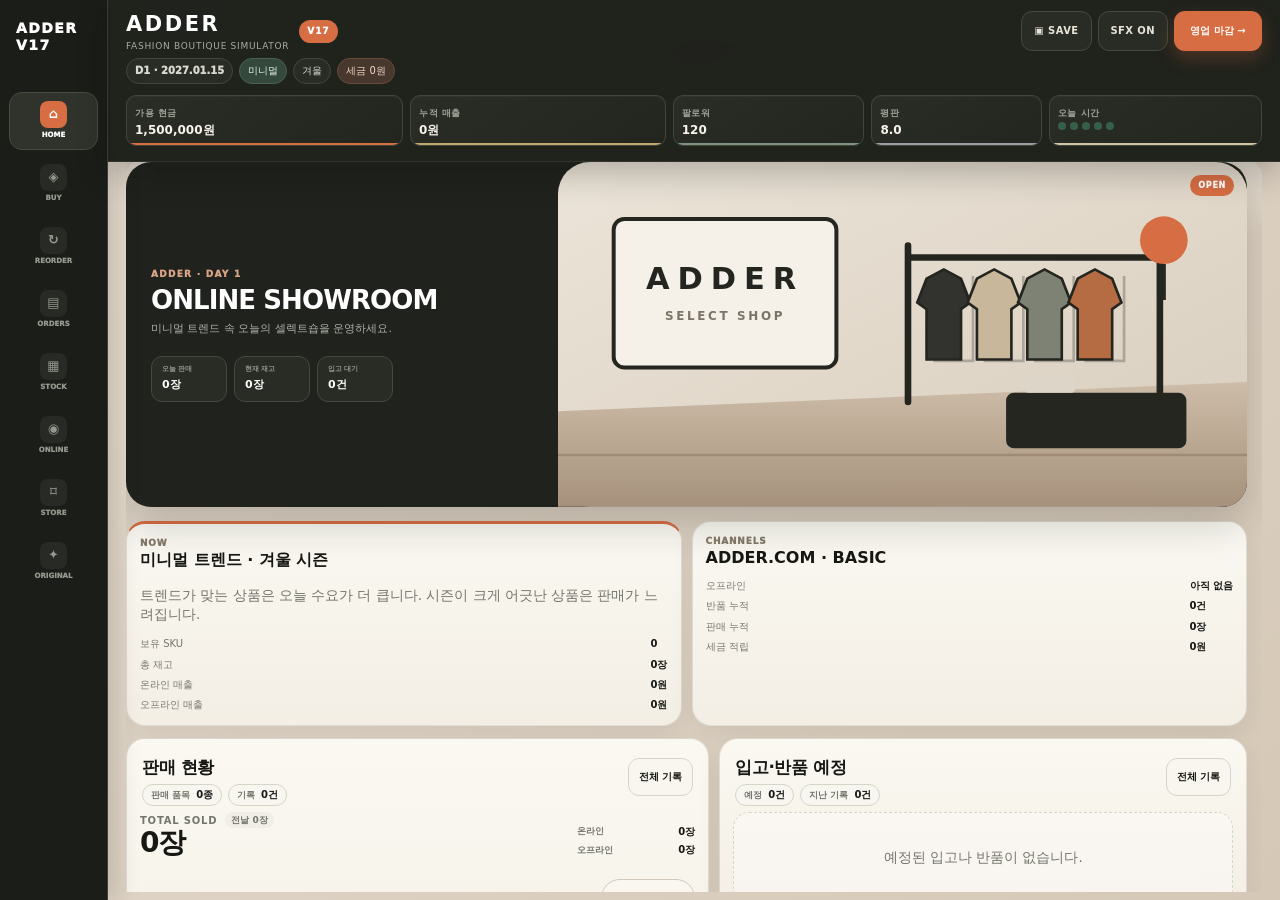
==== commit b5e13dc4: "Correct V17 sidebar release label" ====
--- a/docs/index.html
+++ b/docs/index.html
@@ -9,8 +9,8 @@
 <meta name="theme-color" content="#1d1f1a">
 <meta name="apple-mobile-web-app-capable" content="yes">
 <meta name="apple-mobile-web-app-title" content="ADDER">
-<title>ADDER Boutique Sim · V16</title>
-<meta property="og:title" content="ADDER Boutique Sim · V16">
+<title>ADDER Boutique Sim · V17</title>
+<meta property="og:title" content="ADDER Boutique Sim · V17">
 <meta property="og:description" content="상품 비주얼과 게임형 HUD로 새롭게 설계한 패션 셀렉트숍 경영 시뮬레이터.">
 
 <style>
@@ -1092,7 +1092,7 @@
 .save-row-main{min-width:0;overflow-wrap:anywhere}
 body.save-open{overflow:hidden}
 .toast{z-index:5000!important}
-@media(min-width:700px){#tabs.tabs:before,.sticky-shell .tabs:before{content:"ADDER\A V16"!important}}
+@media(min-width:700px){#tabs.tabs:before,.sticky-shell .tabs:before{content:"ADDER\A V17"!important}}
 @media(max-width:699px){.shop-scene{grid-template-columns:minmax(0,1fr)}.sales-history-head{display:none!important}.sales-history-list .sales-history-row{grid-template-columns:minmax(0,1fr)!important}.save-create{grid-template-columns:minmax(0,1fr)!important}.save-file-tools{display:flex!important;flex-direction:column;align-items:stretch}.save-file-actions{display:flex;flex-wrap:wrap}.save-file-actions .btn{flex:1 1 140px}.save-row{grid-template-columns:minmax(0,1fr)!important}}
 
 /* V16 viewport checkout; section anchors keep the last products reachable. */
@@ -1162,7 +1162,7 @@
 <main class="app game-shell">
 <div class="sticky-shell">
   <header class="top">
-    <div class="brandrow"><div class="brand-lockup"><div><div class="wordmark">ADDER</div><div class="sub">FASHION BOUTIQUE SIMULATOR</div></div><span class="version-pill">V16</span></div><div class="top-actions"><button id="saveMenu" class="save-toggle" aria-label="게임 저장 관리">▣ <span>SAVE</span></button><button id="soundToggle" class="sound-toggle" aria-label="효과음 켜기 또는 끄기" aria-pressed="true">♪ <span>SFX</span></button><button id="endDay" class="close-day"><span>영업 마감</span> →</button></div></div>
+    <div class="brandrow"><div class="brand-lockup"><div><div class="wordmark">ADDER</div><div class="sub">FASHION BOUTIQUE SIMULATOR</div></div><span class="version-pill">V17</span></div><div class="top-actions"><button id="saveMenu" class="save-toggle" aria-label="게임 저장 관리">▣ <span>SAVE</span></button><button id="soundToggle" class="sound-toggle" aria-label="효과음 켜기 또는 끄기" aria-pressed="true">♪ <span>SFX</span></button><button id="endDay" class="close-day"><span>영업 마감</span> →</button></div></div>
     <div id="ticker" class="ticker"></div>
   </header>
   <section id="metrics" class="metrics"></section>
@@ -1177,7 +1177,7 @@
 <div id="navLayer"></div>
 <script>
 globalThis.AdderLogic=(()=>{
-const meta={game:"ADDER Boutique Sim V16",minPlayers:1,maxPlayers:1};
+const meta={game:"ADDER Boutique Sim V17",minPlayers:1,maxPlayers:1};
 const PRODUCTS=[
 ["e01","Gloss Utility Vest","베스트",78000,169000,4,4,"utility","spring","s1",8],["e02","Soft Nylon Cargo","팬츠",62000,139000,4,3,"gorpcore","all","s1",10],["e03","Sheer Layer Top","탑",28000,69000,3,4,"sheer","spring","s2",14],["e04","Pleated Leather Vest","베스트",100000,219000,5,5,"volume","all","s3",5],["e05","Washed Cotton Shirt","셔츠",43000,99000,4,2,"minimal","all","s4",12],["e06","Balloon Skirt","스커트",49000,119000,4,4,"volume","spring","s2",9],["e07","U-neck Halter Inner","이너",15000,32000,4,2,"layering","all","s5",20],["e08","Crinkle Nylon Shirt","셔츠",52000,119000,4,4,"shine","spring","s1",9],["e09","Wide Tailored Slacks","팬츠",58000,129000,5,2,"minimal","all","s4",11],["e10","Mesh Cardigan","가디건",38000,89000,3,3,"sheer","spring","s2",12],["e11","Satin Drawstring Pants","팬츠",55000,129000,4,4,"shine","all","s3",8],["e12","Structured Hoodie Vest","베스트",64000,149000,4,4,"utility","all","s6",8],["e13","Compact Cotton Tee","탑",22000,52000,4,1,"minimal","all","s5",18],["e14","Light Tech Windbreaker","아우터",75000,169000,4,4,"gorpcore","spring","s6",7],["e15","Soft Draped Skirt","스커트",45000,109000,4,3,"feminine","spring","s3",10],["e16","Nylon Layer Dress","드레스",68000,159000,4,5,"layering","spring","s6",6],["e17","Washed Sheer Shirt","셔츠",35000,79000,3,3,"sheer","spring","s2",15],["e18","Pleated Wide Trousers","팬츠",66000,149000,5,4,"volume","all","s4",7],
 ["e19","Tint Sheer Dress","드레스",62000,149000,4,5,"sheer","spring","s7",9],["e20","Ribbon Mesh Top","탑",34000,79000,3,4,"layering","spring","s7",13],["e21","Curve Balloon Skirt","스커트",52000,125000,4,5,"volume","all","s7",8],
@@ -1274,7 +1274,7 @@
 function ensureSeasonSystem(s){s.generatedProducts??=[];s.generatedColorways??={};s.generatedSeasons??=[];s.generatedOriginals??=[];s.generatedOriginalColorways??={};s.generatedOriginalSeasons??=[];s.originalCustomColorways??={};s.originalDevelopmentDue??={};s.supplierRestock??={};s.discoveredSuppliers??=[];s.supplierSearchSeq??=0;s.factoryLevel=Number.isInteger(s.factoryLevel)?clamp(s.factoryLevel,0,FACTORIES.length-1):0;const sm=seasonMeta(s.day),key=String(sm.index);if(!s.generatedSeasons.includes(key)){for(const sup of allSupplierDefs(s)){const seed=hashString(`${sup.id}|count|${sm.index}`),count=5+Math.floor(r(seed)*6);for(let j=0;j<count;j++){const gp=generatedProduct(s,sup.id,sm.index,j),baseName=gp.name;let suffix=2;while(PRODUCTS.some(p=>p.name===gp.name)||s.generatedProducts.some(p=>p.name===gp.name)){gp.name=`${baseName} ${String(suffix).padStart(2,"0")}`;suffix++}s.generatedProducts.push(gp);s.generatedColorways[gp.id]=buildEditColorways(gp);s.availability??={};s.availability[gp.id]=initialSupplierStock(s,gp)}}s.generatedSeasons.push(key)}if(!s.generatedOriginalSeasons.includes(key)){for(let j=0;j<4;j++){const o=generatedOriginal(sm.index,j),baseName=o.name;let suffix=2;while(ORIGINALS.some(p=>p.name===o.name)||s.generatedOriginals.some(p=>p.name===o.name)){o.name=`${baseName} ${String(suffix).padStart(2,"0")}`;suffix++}s.generatedOriginals.push(o);s.generatedOriginalColorways[o.id]=buildGeneratedOriginalColors(o)}s.generatedOriginalSeasons.push(key)}for(const sup of allSupplierDefs(s)){const lead=1+Math.floor(r(hashString(`${sup.id}|restock|${sm.index}`))*2),cur=s.supplierRestock[sup.id];if(!cur||cur.seasonIndex!==sm.index)s.supplierRestock[sup.id]={seasonIndex:sm.index,lead,nextDay:s.day+lead,lastDay:0};else cur.lead=lead}}
 function refreshGeneratedColors(s){for(const p of s.generatedProducts||[]){const locked=!!s.inventory?.[p.id]||!!s.sampled?.[p.id]||(s.incoming||[]).some(x=>x.id===p.id);if(!locked)s.generatedColorways[p.id]=buildEditColorways(p)}for(const o of s.generatedOriginals||[]){const locked=!!s.inventory?.[o.id]||!!s.developed?.[o.id]||(s.production||[]).some(x=>x.id===o.id);if(!locked)s.generatedOriginalColorways[o.id]=o.playerCreated?buildPlayerOriginalColors(s,o):buildGeneratedOriginalColors(o)}}
 function refreshGeneratedNotes(s){for(const p of s.generatedProducts||[])if(!p.note)p.note=generatedProductNote(p);for(const o of s.generatedOriginals||[])if(!o.note||String(o.note).includes("시즌 기획 · ADDER ORIGINAL"))o.note=generatedProductNote(o)}
-function processSupplierRestocks(s){ensureSeasonSystem(s);const catalog=releasedCatalog(s);for(const sup of allSupplierDefs(s)){const cfg=s.supplierRestock[sup.id];if(s.day<cfg.nextDay)continue;const support=supplierSupport(s,sup.id),items=catalog.filter(p=>p.supplierId===sup.id);for(const p of items){const cap=Math.max(2,Math.round(p.stockBase*support.allocation)),cur=s.availability[p.id]||0,seed=hashString(`${p.id}|restock|${s.day}`),fill=.25+support.scale*.42+support.rel*.18+(support.factory?.14:0),target=support.factory&&cur<cap*.35?cap:Math.min(cap,cur+Math.max(1,Math.round(cap*Math.min(.9,fill)*(0.55+r(seed+3)*.45))));s.availability[p.id]=Math.max(cur,target)}cfg.lastDay=s.day;cfg.nextDay=s.day+cfg.lead}}
+function processSupplierRestocks(s){ensureSeasonSystem(s);ensureProductSalesProfiles(s);const catalog=releasedCatalog(s);for(const sup of allSupplierDefs(s)){const cfg=s.supplierRestock[sup.id];if(s.day<cfg.nextDay)continue;const support=supplierSupport(s,sup.id),items=catalog.filter(p=>p.supplierId===sup.id);for(const p of items){const cap=Math.max(2,Math.round(p.stockBase*support.allocation)),cur=s.availability[p.id]||0,seed=hashString(`${p.id}|restock|${s.day}`),fill=.25+support.scale*.42+support.rel*.18+(support.factory?.14:0),target=support.factory&&cur<cap*.35?cap:Math.min(cap,cur+Math.max(1,Math.round(cap*Math.min(.9,fill)*(0.55+r(seed+3)*.45))));s.availability[p.id]=Math.max(cur,target)}cfg.lastDay=s.day;cfg.nextDay=s.day+cfg.lead}}
 function todayNewIds(s){const sm=seasonMeta(s.day);return(s.generatedProducts||[]).filter(p=>p.seasonIndex===sm.index&&p.releaseDay===sm.day).map(p=>p.id)}
 function legacyEventRecord(v){const m=/^\[D(\d+)\]\s*(.*)$/.exec(String(v||"")),day=m?Number(m[1]):1;return{day,date:dateFor(day),text:m?m[2]:String(v||"")}}
 function ensureHistory(s){if(!s.history||typeof s.history!=="object")s.history={operations:(s.events||[]).map(legacyEventRecord),sales:[],logistics:[]};for(const k of ["operations","sales","logistics"])if(!Array.isArray(s.history[k]))s.history[k]=[];return s.history}
@@ -1425,7 +1425,37 @@
 
 function seedFromPlayers(players){return hashString(`v10|${[...(players||[])].sort().join("|")}`)||72841}
 function seedFromNonce(nonce,prev){return hashString(`v10-new|${String(nonce)}|${Number(prev)||0}`)||72841}
-function buildInitialState(players,seed,manualSaves=[],saveSeq=0){const suppliers={};for(const x of SUPPLIERS)suppliers[x.id]={relation:0,orders:0,samples:0};const availability={};for(const p of PRODUCTS)availability[p.id]=p.stockBase;const s={version:17,players:[...players],day:1,cash:1500000,stockOrderByDay:{},taxReserve:0,ap:5,seed,worldSeed:seed,marketCycle:0,inventory:{},sampled:{},sampledDay:{},productActivity:{},availability,suppliers,incoming:[],production:[],developed:{},factoryLevel:0,followers:120,brandRep:8,site:{tier:0,revenue:0,visits:0},store:{locationId:null,size:0,deposit:0,revenue:0},pendingReturns:[],lastReelDay:0,events:["[D1] ADDER 온라인 독립몰을 열었습니다."],history:{operations:[{day:1,date:dateFor(1),text:"ADDER 온라인 독립몰을 열었습니다."}],sales:[],logistics:[]},stats:{revenue:0,sold:0,lastDaySold:0,returns:0,onlineSold:0,offlineSold:0,taxes:0,rent:0,expenses:0},generatedProducts:[],generatedColorways:{},generatedSeasons:[],generatedOriginals:[],generatedOriginalColorways:{},generatedOriginalSeasons:[],originalCustomColorways:{},originalDevelopmentDue:{},supplierRestock:{},discoveredSuppliers:[],supplierSearchSeq:0,favoriteSuppliers:[],purchasedColorHistory:{},producedColorHistory:{},colorSalesMigrated:true,colorDemandProfiles:{},customOriginalSeq:0,orderLedger:[],orderSeq:0,originalLedgerMigrated:true,manualSaves:Array.isArray(manualSaves)?manualSaves.slice():[],saveSeq:Number(saveSeq)||0,saveFileSeq:0,saveFileExport:null,saveFileImport:null};ensureRandomWorld(s);ensureReviewSystem(s);ensureEventSystem(s);ensureSeasonSystem(s);ensureMerchHistory(s);ensureColorSalesBalance(s);ensureOriginalDevelopment(s);ensureColorDemandSystem(s);return s}
+
+// V17: stable product traits; no new clock, random-world seed or save schema.
+const PRODUCT_SALES_BALANCE={baseMin:.60,baseMax:1.50,priceMin:.35,priceMax:1.55,photoStep:.06,trendBoost:.55};
+function defaultProductSalesProfile(id){
+  const seed=hashString('adder-product-sales-v1|'+id);
+  const popularity=Math.round(30+r(seed+11)*60);
+  const round=n=>Math.round(n*1000)/1000;
+  return {version:1,popularity,demand:round(.85+r(seed+23)*.30),sellSpeed:round(.85+r(seed+37)*.30),trendAffinity:round(.8+r(seed+53)*.4),priceSensitivity:round(1.65-popularity/100+r(seed+71)*.2)};
+}
+function productSalesProfile(s,id){
+  if(!s.productSalesProfiles||typeof s.productSalesProfiles!=='object'||Array.isArray(s.productSalesProfiles))s.productSalesProfiles={};
+  const defaults=defaultProductSalesProfile(id),raw=s.productSalesProfiles[id];
+  const profile=raw&&typeof raw==='object'&&!Array.isArray(raw)?raw:{};
+  const ranges={popularity:[0,100],demand:[.5,1.5],sellSpeed:[.5,1.5],trendAffinity:[.5,1.5],priceSensitivity:[.5,2]};
+  for(const [key,[min,max]] of Object.entries(ranges))if(typeof profile[key]!=='number'||!Number.isFinite(profile[key])||profile[key]<min||profile[key]>max)profile[key]=defaults[key];
+  profile.version=1;s.productSalesProfiles[id]=profile;return profile;
+}
+function ensureProductSalesProfiles(s){
+  for(const p of [...PRODUCTS,...(s.generatedProducts||[]),...ORIGINALS,...(s.generatedOriginals||[])])productSalesProfile(s,p.id);
+  return s;
+}
+// Composition seam for future trend/event work. Existing providers remain authoritative.
+function productSalesFactors(s,p,i,currentTrend){
+  const profile=productSalesProfile(s,p.id),b=PRODUCT_SALES_BALANCE;
+  const base=clamp((.7+profile.popularity*.006)*profile.demand*profile.sellSpeed,b.baseMin,b.baseMax);
+  const price=clamp(Math.pow(p.retail/Math.max(1,i.price),profile.priceSensitivity),b.priceMin,b.priceMax);
+  return {base,price,photo:i.shoot>0?1+(clamp(i.shoot,1,3)-1)*b.photoStep:0,
+    trend:p.trend===currentTrend?1+b.trendBoost*profile.trendAffinity:1,event:eventSalesFactor(s,p)};
+}
+
+function buildInitialState(players,seed,manualSaves=[],saveSeq=0){const suppliers={};for(const x of SUPPLIERS)suppliers[x.id]={relation:0,orders:0,samples:0};const availability={};for(const p of PRODUCTS)availability[p.id]=p.stockBase;const s={version:17,players:[...players],day:1,cash:1500000,stockOrderByDay:{},taxReserve:0,ap:5,seed,worldSeed:seed,marketCycle:0,inventory:{},sampled:{},sampledDay:{},productActivity:{},availability,suppliers,incoming:[],production:[],developed:{},factoryLevel:0,followers:120,brandRep:8,site:{tier:0,revenue:0,visits:0},store:{locationId:null,size:0,deposit:0,revenue:0},pendingReturns:[],lastReelDay:0,events:["[D1] ADDER 온라인 독립몰을 열었습니다."],history:{operations:[{day:1,date:dateFor(1),text:"ADDER 온라인 독립몰을 열었습니다."}],sales:[],logistics:[]},stats:{revenue:0,sold:0,lastDaySold:0,returns:0,onlineSold:0,offlineSold:0,taxes:0,rent:0,expenses:0},generatedProducts:[],generatedColorways:{},generatedSeasons:[],generatedOriginals:[],generatedOriginalColorways:{},generatedOriginalSeasons:[],originalCustomColorways:{},originalDevelopmentDue:{},supplierRestock:{},discoveredSuppliers:[],supplierSearchSeq:0,favoriteSuppliers:[],purchasedColorHistory:{},producedColorHistory:{},colorSalesMigrated:true,colorDemandProfiles:{},customOriginalSeq:0,orderLedger:[],orderSeq:0,originalLedgerMigrated:true,manualSaves:Array.isArray(manualSaves)?manualSaves.slice():[],saveSeq:Number(saveSeq)||0,saveFileSeq:0,saveFileExport:null,saveFileImport:null};ensureRandomWorld(s);ensureReviewSystem(s);ensureEventSystem(s);ensureSeasonSystem(s);ensureProductSalesProfiles(s);ensureMerchHistory(s);ensureColorSalesBalance(s);ensureOriginalDevelopment(s);ensureColorDemandSystem(s);return s}
 function setup(players){return buildInitialState(players,seedFromPlayers(players))}
 const SAVE_FILE_FORMAT="ADDER_BOUTIQUE_SAVE",SAVE_FILE_SCHEMA=1,CURRENT_STATE_VERSION=17;
 function validSaveFileBundle(bundle){
@@ -1450,10 +1480,10 @@
   x.suppliers=x.suppliers||{};x.availability=x.availability||{};x.stats=x.stats||{};x.sampledDay=x.sampledDay||{};x.productActivity=x.productActivity||{};
   if(x.stats.lastDaySold==null)x.stats.lastDaySold=0;if((x.version||0)<9)x.version=9;if((x.version||0)<10){x.version=10;x.factoryLevel=x.factoryLevel||0}if((x.version||0)<11)x.version=11;
   x.generatedProducts??=[];x.generatedColorways??={};x.generatedSeasons??=[];x.generatedOriginals??=[];x.generatedOriginalColorways??={};x.generatedOriginalSeasons??=[];x.originalCustomColorways??={};x.originalDevelopmentDue??={};x.discoveredSuppliers??=[];x.supplierSearchSeq??=0;x.supplierRestock??={};x.favoriteSuppliers??=[];x.purchasedColorHistory??={};x.producedColorHistory??={};
-  ensureOrderLedger(x);ensureFirstStockDays(x);ensureReviewSystem(x);ensureRandomWorld(x);ensureEventSystem(x);ensureSeasonSystem(x);ensureMerchHistory(x);ensureColorSalesBalance(x);ensureOriginalDevelopment(x);ensureColorDemandSystem(x);ensureAudienceSalesModel(x);for(const sup of allSupplierDefs(x))if(!x.suppliers[sup.id])x.suppliers[sup.id]={relation:0,orders:0,samples:0};for(const p of allEditProducts(x))if(x.availability[p.id]==null)x.availability[p.id]=initialSupplierStock(x,p);refreshGeneratedColors(x);refreshGeneratedNotes(x);return x;
-}
-function validateAction(state,playerId,a){const savedSlots=Array.isArray(state?.manualSaves)?state.manualSaves:[];state=JSON.parse(JSON.stringify({...state,manualSaves:[]}));state.manualSaves=savedSlots;ensureOrderLedger(state);ensureReviewSystem(state);ensureRandomWorld(state);ensureEventSystem(state);ensureSeasonSystem(state);ensureMerchHistory(state);ensureColorSalesBalance(state);ensureOriginalDevelopment(state);ensureColorDemandSystem(state);refreshGeneratedColors(state);refreshGeneratedNotes(state);if(!state.players.includes(playerId))return{ok:false,error:"이 게임의 운영자가 아닙니다."};if(!a||typeof a.type!=="string")return{ok:false,error:"잘못된 요청입니다."};if(a.type==="newGame"){if(typeof a.nonce!=="string"||!/^[0-9A-Za-z._:-]{8,128}$/.test(a.nonce))return{ok:false,error:"새 게임 정보를 확인해주세요."};return{ok:true}}state.manualSaves??=[];state.saveSeq??=0;state.favoriteSuppliers??=[];if(a.type==="toggleSaleStatus"){if(typeof a.id!=="string"||!state.inventory?.[a.id])return{ok:false,error:"판매 상태를 바꿀 상품을 찾을 수 없습니다."};return{ok:true}}if(a.type==="toggleSupplierFavorite"){if(typeof a.supplierId!=="string"||!allSupplierDefs(state).some(x=>x.id===a.supplierId))return{ok:false,error:"거래처를 찾을 수 없습니다."};return{ok:true}}if(a.type==="prepareSaveExport"){if(a.saveId!=null&&(typeof a.saveId!=="string"||!state.manualSaves.some(x=>x.id===a.saveId)))return{ok:false,error:"파일로 저장할 SAVE를 찾을 수 없습니다."};return{ok:true}}if(a.type==="clearSaveExport"){if(!Number.isInteger(Number(a.nonce)))return{ok:false,error:"백업 요청을 확인해주세요."};return{ok:true}}if(a.type==="importSaveFileStart"){const totalChars=Number(a.totalChars),totalChunks=Number(a.totalChunks);if(!Number.isInteger(totalChars)||totalChars<1||totalChars>16777216||!Number.isInteger(totalChunks)||totalChunks<1||totalChunks>12000)return{ok:false,error:"저장 파일 전송 정보를 확인해주세요."};return{ok:true}}if(a.type==="importSaveFileChunk"){const b=state.saveFileImport,index=Number(a.index),chunk=a.chunk;if(!b||!Array.isArray(b.chunks))return{ok:false,error:"저장 파일 전송을 다시 시작해주세요."};if(!Number.isInteger(index)||index!==b.chunks.length||index>=b.totalChunks)return{ok:false,error:"저장 파일 조각 순서가 올바르지 않습니다."};if(typeof chunk!=="string"||chunk.length<1||chunk.length>3000)return{ok:false,error:"저장 파일 조각 크기가 올바르지 않습니다."};if((Number(b.received)||0)+chunk.length>b.totalChars)return{ok:false,error:"저장 파일 크기가 일치하지 않습니다."};return{ok:true}}if(a.type==="importSaveFileFinish"){const b=state.saveFileImport;if(!b||!Array.isArray(b.chunks)||b.chunks.length!==b.totalChunks)return{ok:false,error:"저장 파일 전송이 완료되지 않았습니다."};const text=b.chunks.join("");if(text.length!==b.totalChars)return{ok:false,error:"저장 파일 크기가 일치하지 않습니다."};let bundle;try{bundle=JSON.parse(text)}catch{return{ok:false,error:"저장 파일을 다시 읽을 수 없습니다."}}return validSaveFileBundle(bundle)}if(a.type==="importSaveFile"){return validSaveFileBundle(a.bundle)}if(a.type==="saveGame"){if(state.manualSaves.length>=12)return{ok:false,error:"저장 슬롯은 최대 12개입니다."};if(typeof a.name!=="string"||!a.name.trim())return{ok:false,error:"저장 이름을 입력해주세요."};return{ok:true}}if(a.type==="loadGame"||a.type==="deleteSave"){if(typeof a.saveId!=="string"||!state.manualSaves.some(x=>x.id===a.saveId))return{ok:false,error:"저장 데이터를 찾을 수 없습니다."};return{ok:true}}if(a.type==="deleteOriginalColor"){const o=pdef(a.id,state),color=Number(a.color),base=originalBaseColorCount(state,a.id),list=state.originalCustomColorways?.[a.id]||[];if(!o||o.source!=="ORIGINAL")return{ok:false,error:"자체제작 기획을 찾을 수 없습니다."};if(!Number.isInteger(color)||color<base||color>=base+list.length)return{ok:false,error:"직접 추가한 커스텀 컬러만 삭제할 수 있습니다."};if(originalColorInUse(state,a.id,color))return{ok:false,error:"이미 제작했거나 생산·재고 이력이 있는 컬러는 삭제할 수 없습니다."};return{ok:true}}if(a.type==="developOriginalProduct"){if(!TRENDS.includes(a.trend))return{ok:false,error:"개발할 스타일을 선택해주세요."};if((state.ap||0)<CUSTOM_ORIGINAL_DEV_AP)return{ok:false,error:`품목 개발에는 시간 ${CUSTOM_ORIGINAL_DEV_AP}가 필요합니다.`};if(available(state)<CUSTOM_ORIGINAL_DEV_COST)return{ok:false,error:"품목 개발비가 부족합니다."};return{ok:true}}if(a.type==="addOriginalColor"){const o=pdef(a.id,state),h=Number(a.hue),sat=Number(a.saturation),light=Number(a.lightness),name=String(a.name||"").trim();if(!o||o.source!=="ORIGINAL")return{ok:false,error:"자체제작 기획을 찾을 수 없습니다."};if(!name||name.length>24)return{ok:false,error:"컬러 이름은 1~24자로 입력해주세요."};if(!/^[0-9A-Za-z가-힣ㄱ-ㅎㅏ-ㅣ ._()\-]+$/.test(name))return{ok:false,error:"컬러 이름은 한글·영문·숫자와 기본 기호만 사용할 수 있습니다."};if(!Number.isInteger(h)||h<0||h>359||!Number.isInteger(sat)||sat<0||sat>100||!Number.isInteger(light)||light<0||light>100)return{ok:false,error:"색상·채도·명도 값을 확인해주세요."};const list=state.originalCustomColorways?.[o.id]||[],hex=hslHex(h,sat,light);if(list.length>=12)return{ok:false,error:"한 상품에 커스텀 컬러는 최대 12개까지 추가할 수 있습니다."};if(list.some(c=>String(c?.[0]||"").trim().toLowerCase()===name.toLowerCase()))return{ok:false,error:"이미 사용 중인 컬러 이름입니다."};if(list.some(c=>c?.[1]===hex))return{ok:false,error:"이미 추가한 색상입니다."};return{ok:true}}if(a.type==="marketOrder")return validateMarketOrder(state,a);if(a.type==="reorderOrder")return validateReorderOrder(state,a);const ap=()=>(((state.version||0)<4?(state.ap||0)+2:state.ap)>0)?null:{ok:false,error:"오늘 쓸 수 있는 시간이 없습니다. 영업을 마감하세요."};if(a.type==="reportMaliciousReview"){if((state.ap||0)<2)return{ok:false,error:"악성 리뷰 신고 대응에는 시간 2가 필요합니다."};const c=state.maliciousCases.find(x=>x.id===a.caseId&&x.status==="pending");if(!c)return{ok:false,error:"대응할 악성 리뷰를 찾을 수 없습니다."}}else if(a.type==="sponsorInfluencer"){const x=ap();if(x)return x;const inf=state.influencers.find(v=>v.id===a.influencerId),p=pdef(a.productId,state),i=state.inventory[a.productId];if(!inf)return{ok:false,error:"인플루언서를 찾을 수 없습니다."};if(!p||!i||i.stock<1)return{ok:false,error:"협찬할 재고가 있는 상품을 선택해주세요."};if(!colorOk(p.id,a.color,state)||(i.colorStock?.[Number(a.color)]||0)<1)return{ok:false,error:"협찬할 컬러의 재고를 확인해주세요."};if(activeSponsorships(state).some(v=>v.influencerId===inf.id))return{ok:false,error:"이 인플루언서는 이미 협찬 진행 중입니다."};if(available(state)<inf.cost)return{ok:false,error:"협찬 비용이 부족합니다."}}else if(a.type==="buySample"){const x=ap();if(x)return x;const p=pdef(a.id,state);if(!p)return{ok:false,error:"상품을 찾을 수 없습니다."};if(!colorOk(p.id,a.color,state))return{ok:false,error:"컬러를 선택해주세요."};if(!releasedCatalog(state).some(v=>v.id===p.id))return{ok:false,error:"아직 공개되지 않은 상품입니다."};if(!isStyleBoomProduct(state,p)&&(state.availability[p.id]??p.stockBase)<1)return{ok:false,error:"거래처 품절입니다."};if(available(state)<p.wholesale)return{ok:false,error:"가용 현금이 부족합니다."}}else if(a.type==="marketRefresh"||a.type==="discoverSupplier"){const x=ap();if(x)return x}else if(a.type==="reorder"){const p=pdef(a.id,state),q=Number(a.qty);if(!p||!state.sampled[p.id])return{ok:false,error:"현장에서 샘플 구매한 이력이 있어야 앱 리오더가 가능합니다."};if(!colorOk(p.id,a.color,state))return{ok:false,error:"컬러를 선택해주세요."};if(!Number.isInteger(q)||q<1||q>20)return{ok:false,error:"1~20장만 주문할 수 있습니다."};if((state.availability[p.id]||0)<q)return{ok:false,error:"거래처 재고가 부족합니다."};const rel=state.suppliers[p.supplierId].relation,cost=Math.round(p.wholesale*(1-relDiscount(rel))*q)+3500;if(available(state)<cost)return{ok:false,error:"가용 현금이 부족합니다."}}else if(a.type==="setPrice"){const price=Number(a.price);if(!pdef(a.id,state)||!state.inventory[a.id])return{ok:false,error:"보유 상품이 아닙니다."};if(!Number.isInteger(price)||price<10000||price>999000)return{ok:false,error:"판매가를 확인해주세요."}}else if(a.type==="shoot"){const x=ap();if(x)return x;const m=SHOOTS[a.method],i=state.inventory[a.id];if(!m||!i||i.stock<1)return{ok:false,error:"촬영할 재고가 없습니다."};if(!colorOk(a.id,a.color,state))return{ok:false,error:"촬영 컬러를 선택해주세요."};if((i.colorStock?.[Number(a.color)]||0)<1)return{ok:false,error:"해당 컬러 재고가 없습니다."};if(!["female","male"].includes(a.model))return{ok:false,error:"촬영 모델을 선택해주세요."};if(available(state)<m.cost)return{ok:false,error:"촬영비가 부족합니다."}}else if(a.type==="postReel"){const x=ap();if(x)return x;if(state.lastReelDay===state.day)return{ok:false,error:"오늘은 이미 릴스를 올렸습니다."};if(!["rhythm","look","detail"].includes(a.format))return{ok:false,error:"콘텐츠 형식을 확인해주세요."}}else if(a.type==="upgradeSite"){const x=ap();if(x)return x;const n=SITE_TIERS[state.site.tier+1];if(!n)return{ok:false,error:"이미 최고 단계 사이트입니다."};if(available(state)<n.cost)return{ok:false,error:"사이트 개편 비용이 부족합니다."}}else if(a.type==="leaseStore"){const x=ap();if(x)return x;const l=loc(a.locationId);if(!l)return{ok:false,error:"상권을 찾을 수 없습니다."};if(state.store.locationId===l.id)return{ok:false,error:"이미 이 상권에서 운영 중입니다."};const refund=state.store.deposit?Math.floor(state.store.deposit*.95):0;if(available(state)+refund<l.deposit)return{ok:false,error:"보증금이 부족합니다."}}else if(a.type==="expandStore"){const x=ap();if(x)return x;if(!state.store.locationId)return{ok:false,error:"먼저 오프라인 매장을 계약하세요."};if(state.store.size>=3)return{ok:false,error:"이미 최대 규모입니다."};const l=loc(state.store.locationId),cost=Math.round(l.rent*(state.store.size+1)*1.5);if(available(state)<cost)return{ok:false,error:"확장 비용이 부족합니다."}}else if(a.type==="contractFactory"){const x=ap();if(x)return x;const next=FACTORIES[(state.factoryLevel||0)+1];if(!next)return{ok:false,error:"이미 가장 큰 생산공장과 계약 중입니다."};if(available(state)<next.cost)return{ok:false,error:"공장 계약금이 부족합니다."}}else if(a.type==="produceOriginal"){const x=ap();if(x)return x;const o=pdef(a.id,state),q=Number(a.qty),factory=FACTORIES[state.factoryLevel||0]||FACTORIES[0];if(!o||o.source!=="ORIGINAL")return{ok:false,error:"기획을 찾을 수 없습니다."};if(!colorOk(o.id,a.color,state))return{ok:false,error:"컬러를 선택해주세요."};if(!Number.isInteger(q)||q<5||q>factory.maxQty)return{ok:false,error:`현재 ${factory.name}에서는 한 품목당 5~${factory.maxQty}장까지 생산할 수 있습니다.`};const cost=o.unitCost*q+(state.developed[o.id]?0:o.devCost);if(available(state)<cost)return{ok:false,error:"제작비가 부족합니다."}}else if(a.type!=="endDay")return{ok:false,error:"지원하지 않는 행동입니다."};return{ok:true}}
-function applyAction(state,playerId,a){const savedSlots=Array.isArray(state?.manualSaves)?state.manualSaves:[];const s=JSON.parse(JSON.stringify({...state,manualSaves:[]}));s.manualSaves=savedSlots.slice();if(a?.type==="newGame")return buildInitialState(s.players,seedFromNonce(a.nonce,s.worldSeed||s.seed),s.manualSaves,s.saveSeq);if((s.version||0)<4){s.ap=Math.min(5,(s.ap||0)+2)}if((s.version||0)<5){s.version=5;s.sampledDay=s.sampledDay||{};s.productActivity=s.productActivity||{};for(const id of Object.keys(s.inventory||{})){if(s.inventory[id].lastStockDay==null)s.inventory[id].lastStockDay=0;if(s.inventory[id].lastSoldDay==null)s.inventory[id].lastSoldDay=0}}if((s.version||0)<6)s.version=6;if((s.version||0)<7){s.version=7;for(const id of Object.keys(s.inventory||{}))if(s.inventory[id].lastDaySoldQty==null)s.inventory[id].lastDaySoldQty=0}if((s.version||0)<8){s.version=8;ensureHistory(s)}else ensureHistory(s);s.suppliers=s.suppliers||{};for(const x of allSupplierDefs(s))if(!s.suppliers[x.id])s.suppliers[x.id]={relation:0,orders:0,samples:0};s.availability=s.availability||{};for(const p of PRODUCTS)if(s.availability[p.id]==null)s.availability[p.id]=p.stockBase;s.stats=s.stats||{};if(s.stats.lastDaySold==null)s.stats.lastDaySold=0;s.sampledDay=s.sampledDay||{};s.productActivity=s.productActivity||{};if((s.version||0)<9)s.version=9;if((s.version||0)<10){s.version=10;s.factoryLevel=s.factoryLevel||0}if((s.version||0)<11)s.version=11;ensureOrderLedger(s);ensureFirstStockDays(s);s.generatedOriginals??=[];s.generatedOriginalColorways??={};s.generatedOriginalSeasons??=[];s.manualSaves??=[];s.saveSeq??=0;s.favoriteSuppliers??=[];ensureReviewSystem(s);ensureRandomWorld(s);ensureEventSystem(s);ensureSeasonSystem(s);ensureMerchHistory(s);ensureAudienceSalesModel(s);ensureColorSalesBalance(s);ensureOriginalDevelopment(s);ensureColorDemandSystem(s);ensureAudienceSalesModel(s);refreshGeneratedColors(s);refreshGeneratedNotes(s);if(a.type==="toggleSaleStatus"){const i=invEnsure(s,a.id);i.saleActive=i.saleActive===false;addEvent(s,`${pdef(a.id,s)?.name||"상품"} ${i.saleActive?"판매중":"판매중지"}로 변경했습니다.`,{id:a.id});return s}else if(a.type==="toggleSupplierFavorite"){const id=a.supplierId,i=s.favoriteSuppliers.indexOf(id);if(i>=0)s.favoriteSuppliers.splice(i,1);else s.favoriteSuppliers.push(id);return s}else if(a.type==="prepareSaveExport"){const seq=(s.saveFileSeq||0)+1;s.saveFileSeq=seq;s.saveFileExport={nonce:seq,saveId:typeof a.saveId==="string"?a.saveId:null};return s}else if(a.type==="clearSaveExport"){if(Number(s.saveFileExport?.nonce)===Number(a.nonce))s.saveFileExport=null;return s}else if(a.type==="importSaveFileStart"){s.saveFileImport={totalChars:Number(a.totalChars),totalChunks:Number(a.totalChunks),received:0,chunks:[]};return s}else if(a.type==="importSaveFileChunk"){s.saveFileImport.chunks.push(a.chunk);s.saveFileImport.received=(Number(s.saveFileImport.received)||0)+a.chunk.length;return s}else if(a.type==="importSaveFileFinish"){const bundle=JSON.parse(s.saveFileImport.chunks.join(""));return restoreSaveFileSnapshot(bundle.snapshot,s.players,s.manualSaves,s.saveSeq)}else if(a.type==="importSaveFile"){return restoreSaveFileSnapshot(a.bundle.snapshot,s.players,s.manualSaves,s.saveSeq)}else if(a.type==="saveGame"){const snapshot=JSON.parse(JSON.stringify({...s,manualSaves:[]}));delete snapshot.manualSaves;const seq=(s.saveSeq||0)+1;s.saveSeq=seq;s.manualSaves.push({id:`save-${seq}`,name:String(a.name||`SAVE ${seq}`).trim().slice(0,40)||`SAVE ${seq}`,day:s.day||1,cash:Math.round(available(s)),revenue:Math.round(s.stats?.revenue||0),snapshot});return s}else if(a.type==="loadGame"){const slot=s.manualSaves.find(x=>x.id===a.saveId);if(slot?.snapshot){const restored=JSON.parse(JSON.stringify(slot.snapshot));restored.manualSaves=s.manualSaves;restored.saveSeq=s.saveSeq;restored.players=[...s.players];ensureOrderLedger(restored);ensureFirstStockDays(restored);ensureReviewSystem(restored);ensureRandomWorld(restored);ensureEventSystem(restored);ensureSeasonSystem(restored);ensureMerchHistory(restored);ensureColorSalesBalance(restored);ensureOriginalDevelopment(restored);ensureColorDemandSystem(restored);ensureAudienceSalesModel(restored);refreshGeneratedColors(restored);refreshGeneratedNotes(restored);return restored}return s}else if(a.type==="deleteSave"){s.manualSaves=s.manualSaves.filter(x=>x.id!==a.saveId);return s}else if(a.type==="deleteOriginalColor"){const color=Number(a.color),name=colorLabel(s,a.id,color);deleteOriginalCustomColor(s,a.id,color);addEvent(s,`${pdef(a.id,s)?.name||"자체제작"} 커스텀 컬러 ${name} 삭제.`,{id:a.id,color})}else if(a.type==="developOriginalProduct"){const seq=(s.customOriginalSeq||0)+1;s.customOriginalSeq=seq;const o=playerOriginalProduct(s,a.trend,seq),baseName=o.name;let suffix=2;while(ORIGINALS.some(x=>x.name===o.name)||(s.generatedOriginals||[]).some(x=>x.name===o.name)){o.name=`${baseName} ${String(suffix).padStart(2,"0")}`;suffix++}s.generatedOriginals.push(o);s.generatedOriginalColorways[o.id]=buildPlayerOriginalColors(s,o);s.developed[o.id]=true;s.originalDevelopmentDue[o.id]=s.day;s.cash-=CUSTOM_ORIGINAL_DEV_COST;s.stats.expenses+=CUSTOM_ORIGINAL_DEV_COST;s.ap-=CUSTOM_ORIGINAL_DEV_AP;addEvent(s,`${EVENT_TREND_KO[o.trend]||o.trend} 스타일 자체제작 신제품 ${o.name} 개발 완료 · 개발비 ${CUSTOM_ORIGINAL_DEV_COST.toLocaleString("ko-KR")}원.`,{id:o.id,eventType:"original_development"})}else if(a.type==="addOriginalColor"){const o=pdef(a.id,s),h=Number(a.hue),sat=Number(a.saturation),light=Number(a.lightness),name=String(a.name||"").trim();s.originalCustomColorways??={};s.originalCustomColorways[o.id]??=[];s.originalCustomColorways[o.id].push([name,hslHex(h,sat,light)])}else if(a.type==="reportMaliciousReview"){const c=s.maliciousCases.find(x=>x.id===a.caseId&&x.status==="pending");s.ap-=2;const chance=clamp(.5+growthScore(s)*.004,.5,.9),success=r((c?.seed||s.seed)+s.day*149+17)<chance;if(c)c.status=success?"success":"failed";s.activeGameEvents=s.activeGameEvents.filter(e=>e.id!==c?.eventId);if(success){if(c?.reviewId){s.shopReviews=s.shopReviews.filter(v=>v.id!==c.reviewId);recalcProductReviews(s,c.productId)}s.brandRep=clamp(s.brandRep+2.5,0,100);addEvent(s,`악성 리뷰 신고가 받아들여졌습니다. 브랜드 평판 +2.5.`,{eventType:"malicious_review"})}else{s.brandRep=clamp(s.brandRep-3,0,100);s.followers=Math.max(0,Math.round(s.followers*.95));addEvent(s,`악성 리뷰 신고가 받아들여지지 않았습니다. 브랜드 평판과 팔로워가 하락했습니다.`,{eventType:"malicious_review"})}}else if(a.type==="sponsorInfluencer"){const inf=s.influencers.find(v=>v.id===a.influencerId),p=pdef(a.productId,s),color=Number(a.color),id=`sponsor-${++s.eventSeq}`;s.cash-=inf.cost;s.stats.expenses+=inf.cost;s.ap--;const mult=1+inf.power;s.sponsorships.unshift({id,influencerId:inf.id,productId:p.id,color,startDay:s.day,endDay:s.day+4,multiplier:mult,power:inf.power,cost:inf.cost});const gain=Math.max(10,Math.round(inf.followers*(.008+.012*inf.power)));s.followers+=gain;s.brandRep=clamp(s.brandRep+.4+inf.power*.5,0,100);addEvent(s,`${inf.nick} 협찬 시작 · ${p.name} ${colorLabel(s,p.id,color)} 컬러 메인 · 5일간 판매 상승 · 종료 후에도 약한 잔향 효과가 남습니다.`,{eventType:"influencer",id:p.id,color})}else if(a.type==="marketOrder"){applyMarketOrder(s,a)}else if(a.type==="reorderOrder"){applyReorderOrder(s,a)}else if(a.type==="buySample"){applyMarketSample(s,a)}else if(a.type==="marketRefresh"){s.marketCycle++;s.ap--;addEvent(s,"다른 동·층까지 더 돌아봤습니다. 현장 리스트가 바뀌었습니다.")}else if(a.type==="discoverSupplier"){const seq=(s.supplierSearchSeq||0)+1;s.supplierSearchSeq=seq;const sup=makeDiscoveredSupplier(s,seq),sm=seasonMeta(s.day),seed=hashString(`${sup.id}|discover-products|${s.day}`),count=4+Math.floor(r(seed+7)*3);s.discoveredSuppliers.push(sup);s.suppliers[sup.id]={relation:0,orders:0,samples:0};for(let j=0;j<count;j++){const gp=generatedProduct(s,sup.id,sm.index,j),baseName=gp.name;gp.id=`d${seq}_${j}`;gp.releaseDay=sm.day;gp.quality=4+Math.floor(r(seed+j*97+13)*2);let suffix=2;while(PRODUCTS.some(p=>p.name===gp.name)||s.generatedProducts.some(p=>p.name===gp.name)){gp.name=`${baseName} ${String(suffix).padStart(2,"0")}`;suffix++}s.generatedProducts.push(gp);s.generatedColorways[gp.id]=buildEditColorways(gp);s.availability[gp.id]=initialSupplierStock(s,gp)}const lead=1+Math.floor(r(seed+211)*2);s.supplierRestock[sup.id]={seasonIndex:sm.index,lead,nextDay:s.day+lead,lastDay:0};s.marketCycle++;s.ap--;addEvent(s,`새 거래처 ${sup.name} 발견 · Q4~Q5 상품 ${count}종을 확인했습니다.`)}else if(a.type==="reorder"){const p=pdef(a.id,s),q=Number(a.qty),ss=s.suppliers[p.supplierId],unit=Math.round(p.wholesale*(1-relDiscount(ss.relation))),cost=unit*q+3500,lead=1;markColorHistory(s,p.id,Number(a.color),"edit");s.cash-=cost;s.stats.expenses+=cost;s.availability[p.id]-=q;const orderRecordId=addOrderLedgerRecord(s,{channel:"reorder",fulfillment:"next_day",productId:p.id,color:Number(a.color),qty:q,dueDay:s.day+lead,supplierId:p.supplierId});s.incoming.push({id:p.id,qty:q,color:Number(a.color),dueDay:s.day+lead,unitCost:unit,kind:"앱 리오더 입고",source:"reorder",orderRecordId});s.productActivity??={};s.productActivity[p.id]=s.day;ss.orders++;ss.relation=clamp(ss.relation+1+Math.min(2,q/5),0,100);addEvent(s,`${p.name} ${q}장 앱 리오더 · ${lead}일 후 입고 예정.`,{id:p.id,color:Number(a.color)})}else if(a.type==="setPrice"){invEnsure(s,a.id).price=Number(a.price);addEvent(s,`${pdef(a.id,s).name} 판매가를 ${Number(a.price).toLocaleString("ko-KR")}원으로 조정했습니다.`)}else if(a.type==="shoot"){const m=SHOOTS[a.method],i=invEnsure(s,a.id);s.cash-=m.cost;s.stats.expenses+=m.cost;i.shoot=Math.max(i.shoot,m.q);i.model=a.model;i.shootColor=Number(a.color);s.brandRep=clamp(s.brandRep+.4*m.q,0,100);s.ap--;addEvent(s,`${pdef(a.id,s).name} · ${m.name} 촬영 완료.`,{id:a.id,color:Number(a.color)})}else if(a.type==="postReel"){const base=a.format==="rhythm"?75:a.format==="look"?55:38,viral=a.format==="rhythm"&&r(s.seed+s.day*73)>.91,gain=Math.round(base*(.7+r(s.seed+s.day*191))*(viral?4.2:1));s.followers+=gain;s.brandRep=clamp(s.brandRep+(viral?2.2:.6),0,100);s.site.visits+=gain*2;s.lastReelDay=s.day;s.seed+=97;s.ap--;addEvent(s,`${a.format==="rhythm"?"리듬 루프":a.format==="look"?"LOOK":"디테일"} 릴스 · 팔로워 +${gain}${viral?" · 반응이 크게 왔습니다.":""}`)}else if(a.type==="upgradeSite"){const n=SITE_TIERS[s.site.tier+1];s.cash-=n.cost;s.stats.expenses+=n.cost;s.site.tier++;s.ap--;s.brandRep=clamp(s.brandRep+2,0,100);addEvent(s,`독립몰을 ${n.name} 단계로 개편했습니다.`)}else if(a.type==="leaseStore"){const l=loc(a.locationId),refund=s.store.deposit?Math.floor(s.store.deposit*.95):0;if(refund){s.cash+=refund;addEvent(s,"기존 매장을 정리하고 보증금의 95%를 회수했습니다.")}s.cash-=l.deposit;s.store={locationId:l.id,size:1,deposit:l.deposit,revenue:s.store.revenue};s.ap--;s.brandRep=clamp(s.brandRep+2*l.prestige,0,100);addEvent(s,`${l.name}에 매장을 열었습니다.`)}else if(a.type==="expandStore"){const l=loc(s.store.locationId),cost=Math.round(l.rent*(s.store.size+1)*1.5);s.cash-=cost;s.stats.expenses+=cost;s.store.size++;s.ap--;s.brandRep=clamp(s.brandRep+1.5,0,100);const visitors=Math.round((l.visitors||100)*(l.visitBoost?.[s.store.size-1]||1)),boost=Math.round(((l.visitBoost?.[s.store.size-1]||1)-1)*100);addEvent(s,`${l.name} 매장을 ${s.store.size===2?"확장형":"플래그십형"}으로 확장했습니다. 예상 일 방문객 ${visitors}명 · 소형 대비 +${boost}%.`)}else if(a.type==="contractFactory"){const next=FACTORIES[(s.factoryLevel||0)+1];s.cash-=next.cost;s.stats.expenses+=next.cost;s.factoryLevel++;s.ap--;s.brandRep=clamp(s.brandRep+1,0,100);addEvent(s,`${next.name} 계약 완료 · 한 품목 최대 ${next.maxQty}장 생산 가능.`)}else if(a.type==="produceOriginal"){const o=pdef(a.id,s),q=Number(a.qty),first=!s.developed[o.id],factory=FACTORIES[s.factoryLevel||0]||FACTORIES[0],cost=o.unitCost*q+(first?o.devCost:0);markColorHistory(s,o.id,Number(a.color||0),"original");s.originalDevelopmentDue??={};let lead;if(first){lead=factory.leadFirst;s.originalDevelopmentDue[o.id]=s.day+lead}else{const developmentRemaining=Math.max(0,Number(s.originalDevelopmentDue[o.id]||0)-s.day);lead=Math.max(factory.leadReorder,developmentRemaining)}s.cash-=cost;s.stats.expenses+=cost;const orderRecordId=addOrderLedgerRecord(s,{channel:"original",fulfillment:"production",productId:o.id,color:Number(a.color||0),qty:q,dueDay:s.day+lead,supplierId:""});s.production.push({id:o.id,qty:q,color:Number(a.color||0),dueDay:s.day+lead,unitCost:o.unitCost,orderRecordId});s.developed[o.id]=true;s.ap--;addEvent(s,`${o.name} ${q}장 ${first?"1차 개발·":""}생산 시작 · ${lead}일 후 완성.`,{id:o.id,color:Number(a.color||0)})}else if(a.type==="endDay")closeDay(s);return s}
+  ensureOrderLedger(x);ensureFirstStockDays(x);ensureReviewSystem(x);ensureRandomWorld(x);ensureEventSystem(x);ensureSeasonSystem(x);ensureProductSalesProfiles(x);ensureMerchHistory(x);ensureColorSalesBalance(x);ensureOriginalDevelopment(x);ensureColorDemandSystem(x);ensureAudienceSalesModel(x);for(const sup of allSupplierDefs(x))if(!x.suppliers[sup.id])x.suppliers[sup.id]={relation:0,orders:0,samples:0};for(const p of allEditProducts(x))if(x.availability[p.id]==null)x.availability[p.id]=initialSupplierStock(x,p);refreshGeneratedColors(x);refreshGeneratedNotes(x);return x;
+}
+function validateAction(state,playerId,a){const savedSlots=Array.isArray(state?.manualSaves)?state.manualSaves:[];state=JSON.parse(JSON.stringify({...state,manualSaves:[]}));state.manualSaves=savedSlots;ensureOrderLedger(state);ensureReviewSystem(state);ensureRandomWorld(state);ensureEventSystem(state);ensureSeasonSystem(state);ensureProductSalesProfiles(state);ensureMerchHistory(state);ensureColorSalesBalance(state);ensureOriginalDevelopment(state);ensureColorDemandSystem(state);refreshGeneratedColors(state);refreshGeneratedNotes(state);if(!state.players.includes(playerId))return{ok:false,error:"이 게임의 운영자가 아닙니다."};if(!a||typeof a.type!=="string")return{ok:false,error:"잘못된 요청입니다."};if(a.type==="newGame"){if(typeof a.nonce!=="string"||!/^[0-9A-Za-z._:-]{8,128}$/.test(a.nonce))return{ok:false,error:"새 게임 정보를 확인해주세요."};return{ok:true}}state.manualSaves??=[];state.saveSeq??=0;state.favoriteSuppliers??=[];if(a.type==="toggleSaleStatus"){if(typeof a.id!=="string"||!state.inventory?.[a.id])return{ok:false,error:"판매 상태를 바꿀 상품을 찾을 수 없습니다."};return{ok:true}}if(a.type==="toggleSupplierFavorite"){if(typeof a.supplierId!=="string"||!allSupplierDefs(state).some(x=>x.id===a.supplierId))return{ok:false,error:"거래처를 찾을 수 없습니다."};return{ok:true}}if(a.type==="prepareSaveExport"){if(a.saveId!=null&&(typeof a.saveId!=="string"||!state.manualSaves.some(x=>x.id===a.saveId)))return{ok:false,error:"파일로 저장할 SAVE를 찾을 수 없습니다."};return{ok:true}}if(a.type==="clearSaveExport"){if(!Number.isInteger(Number(a.nonce)))return{ok:false,error:"백업 요청을 확인해주세요."};return{ok:true}}if(a.type==="importSaveFileStart"){const totalChars=Number(a.totalChars),totalChunks=Number(a.totalChunks);if(!Number.isInteger(totalChars)||totalChars<1||totalChars>16777216||!Number.isInteger(totalChunks)||totalChunks<1||totalChunks>12000)return{ok:false,error:"저장 파일 전송 정보를 확인해주세요."};return{ok:true}}if(a.type==="importSaveFileChunk"){const b=state.saveFileImport,index=Number(a.index),chunk=a.chunk;if(!b||!Array.isArray(b.chunks))return{ok:false,error:"저장 파일 전송을 다시 시작해주세요."};if(!Number.isInteger(index)||index!==b.chunks.length||index>=b.totalChunks)return{ok:false,error:"저장 파일 조각 순서가 올바르지 않습니다."};if(typeof chunk!=="string"||chunk.length<1||chunk.length>3000)return{ok:false,error:"저장 파일 조각 크기가 올바르지 않습니다."};if((Number(b.received)||0)+chunk.length>b.totalChars)return{ok:false,error:"저장 파일 크기가 일치하지 않습니다."};return{ok:true}}if(a.type==="importSaveFileFinish"){const b=state.saveFileImport;if(!b||!Array.isArray(b.chunks)||b.chunks.length!==b.totalChunks)return{ok:false,error:"저장 파일 전송이 완료되지 않았습니다."};const text=b.chunks.join("");if(text.length!==b.totalChars)return{ok:false,error:"저장 파일 크기가 일치하지 않습니다."};let bundle;try{bundle=JSON.parse(text)}catch{return{ok:false,error:"저장 파일을 다시 읽을 수 없습니다."}}return validSaveFileBundle(bundle)}if(a.type==="importSaveFile"){return validSaveFileBundle(a.bundle)}if(a.type==="saveGame"){if(state.manualSaves.length>=12)return{ok:false,error:"저장 슬롯은 최대 12개입니다."};if(typeof a.name!=="string"||!a.name.trim())return{ok:false,error:"저장 이름을 입력해주세요."};return{ok:true}}if(a.type==="loadGame"||a.type==="deleteSave"){if(typeof a.saveId!=="string"||!state.manualSaves.some(x=>x.id===a.saveId))return{ok:false,error:"저장 데이터를 찾을 수 없습니다."};return{ok:true}}if(a.type==="deleteOriginalColor"){const o=pdef(a.id,state),color=Number(a.color),base=originalBaseColorCount(state,a.id),list=state.originalCustomColorways?.[a.id]||[];if(!o||o.source!=="ORIGINAL")return{ok:false,error:"자체제작 기획을 찾을 수 없습니다."};if(!Number.isInteger(color)||color<base||color>=base+list.length)return{ok:false,error:"직접 추가한 커스텀 컬러만 삭제할 수 있습니다."};if(originalColorInUse(state,a.id,color))return{ok:false,error:"이미 제작했거나 생산·재고 이력이 있는 컬러는 삭제할 수 없습니다."};return{ok:true}}if(a.type==="developOriginalProduct"){if(!TRENDS.includes(a.trend))return{ok:false,error:"개발할 스타일을 선택해주세요."};if((state.ap||0)<CUSTOM_ORIGINAL_DEV_AP)return{ok:false,error:`품목 개발에는 시간 ${CUSTOM_ORIGINAL_DEV_AP}가 필요합니다.`};if(available(state)<CUSTOM_ORIGINAL_DEV_COST)return{ok:false,error:"품목 개발비가 부족합니다."};return{ok:true}}if(a.type==="addOriginalColor"){const o=pdef(a.id,state),h=Number(a.hue),sat=Number(a.saturation),light=Number(a.lightness),name=String(a.name||"").trim();if(!o||o.source!=="ORIGINAL")return{ok:false,error:"자체제작 기획을 찾을 수 없습니다."};if(!name||name.length>24)return{ok:false,error:"컬러 이름은 1~24자로 입력해주세요."};if(!/^[0-9A-Za-z가-힣ㄱ-ㅎㅏ-ㅣ ._()\-]+$/.test(name))return{ok:false,error:"컬러 이름은 한글·영문·숫자와 기본 기호만 사용할 수 있습니다."};if(!Number.isInteger(h)||h<0||h>359||!Number.isInteger(sat)||sat<0||sat>100||!Number.isInteger(light)||light<0||light>100)return{ok:false,error:"색상·채도·명도 값을 확인해주세요."};const list=state.originalCustomColorways?.[o.id]||[],hex=hslHex(h,sat,light);if(list.length>=12)return{ok:false,error:"한 상품에 커스텀 컬러는 최대 12개까지 추가할 수 있습니다."};if(list.some(c=>String(c?.[0]||"").trim().toLowerCase()===name.toLowerCase()))return{ok:false,error:"이미 사용 중인 컬러 이름입니다."};if(list.some(c=>c?.[1]===hex))return{ok:false,error:"이미 추가한 색상입니다."};return{ok:true}}if(a.type==="marketOrder")return validateMarketOrder(state,a);if(a.type==="reorderOrder")return validateReorderOrder(state,a);const ap=()=>(((state.version||0)<4?(state.ap||0)+2:state.ap)>0)?null:{ok:false,error:"오늘 쓸 수 있는 시간이 없습니다. 영업을 마감하세요."};if(a.type==="reportMaliciousReview"){if((state.ap||0)<2)return{ok:false,error:"악성 리뷰 신고 대응에는 시간 2가 필요합니다."};const c=state.maliciousCases.find(x=>x.id===a.caseId&&x.status==="pending");if(!c)return{ok:false,error:"대응할 악성 리뷰를 찾을 수 없습니다."}}else if(a.type==="sponsorInfluencer"){const x=ap();if(x)return x;const inf=state.influencers.find(v=>v.id===a.influencerId),p=pdef(a.productId,state),i=state.inventory[a.productId];if(!inf)return{ok:false,error:"인플루언서를 찾을 수 없습니다."};if(!p||!i||i.stock<1)return{ok:false,error:"협찬할 재고가 있는 상품을 선택해주세요."};if(!colorOk(p.id,a.color,state)||(i.colorStock?.[Number(a.color)]||0)<1)return{ok:false,error:"협찬할 컬러의 재고를 확인해주세요."};if(activeSponsorships(state).some(v=>v.influencerId===inf.id))return{ok:false,error:"이 인플루언서는 이미 협찬 진행 중입니다."};if(available(state)<inf.cost)return{ok:false,error:"협찬 비용이 부족합니다."}}else if(a.type==="buySample"){const x=ap();if(x)return x;const p=pdef(a.id,state);if(!p)return{ok:false,error:"상품을 찾을 수 없습니다."};if(!colorOk(p.id,a.color,state))return{ok:false,error:"컬러를 선택해주세요."};if(!releasedCatalog(state).some(v=>v.id===p.id))return{ok:false,error:"아직 공개되지 않은 상품입니다."};if(!isStyleBoomProduct(state,p)&&(state.availability[p.id]??p.stockBase)<1)return{ok:false,error:"거래처 품절입니다."};if(available(state)<p.wholesale)return{ok:false,error:"가용 현금이 부족합니다."}}else if(a.type==="marketRefresh"||a.type==="discoverSupplier"){const x=ap();if(x)return x}else if(a.type==="reorder"){const p=pdef(a.id,state),q=Number(a.qty);if(!p||!state.sampled[p.id])return{ok:false,error:"현장에서 샘플 구매한 이력이 있어야 앱 리오더가 가능합니다."};if(!colorOk(p.id,a.color,state))return{ok:false,error:"컬러를 선택해주세요."};if(!Number.isInteger(q)||q<1||q>20)return{ok:false,error:"1~20장만 주문할 수 있습니다."};if((state.availability[p.id]||0)<q)return{ok:false,error:"거래처 재고가 부족합니다."};const rel=state.suppliers[p.supplierId].relation,cost=Math.round(p.wholesale*(1-relDiscount(rel))*q)+3500;if(available(state)<cost)return{ok:false,error:"가용 현금이 부족합니다."}}else if(a.type==="setPrice"){const price=Number(a.price);if(!pdef(a.id,state)||!state.inventory[a.id])return{ok:false,error:"보유 상품이 아닙니다."};if(!Number.isInteger(price)||price<10000||price>999000)return{ok:false,error:"판매가를 확인해주세요."}}else if(a.type==="shoot"){const x=ap();if(x)return x;const m=SHOOTS[a.method],i=state.inventory[a.id];if(!m||!i||i.stock<1)return{ok:false,error:"촬영할 재고가 없습니다."};if(!colorOk(a.id,a.color,state))return{ok:false,error:"촬영 컬러를 선택해주세요."};if((i.colorStock?.[Number(a.color)]||0)<1)return{ok:false,error:"해당 컬러 재고가 없습니다."};if(!["female","male"].includes(a.model))return{ok:false,error:"촬영 모델을 선택해주세요."};if(available(state)<m.cost)return{ok:false,error:"촬영비가 부족합니다."}}else if(a.type==="postReel"){const x=ap();if(x)return x;if(state.lastReelDay===state.day)return{ok:false,error:"오늘은 이미 릴스를 올렸습니다."};if(!["rhythm","look","detail"].includes(a.format))return{ok:false,error:"콘텐츠 형식을 확인해주세요."}}else if(a.type==="upgradeSite"){const x=ap();if(x)return x;const n=SITE_TIERS[state.site.tier+1];if(!n)return{ok:false,error:"이미 최고 단계 사이트입니다."};if(available(state)<n.cost)return{ok:false,error:"사이트 개편 비용이 부족합니다."}}else if(a.type==="leaseStore"){const x=ap();if(x)return x;const l=loc(a.locationId);if(!l)return{ok:false,error:"상권을 찾을 수 없습니다."};if(state.store.locationId===l.id)return{ok:false,error:"이미 이 상권에서 운영 중입니다."};const refund=state.store.deposit?Math.floor(state.store.deposit*.95):0;if(available(state)+refund<l.deposit)return{ok:false,error:"보증금이 부족합니다."}}else if(a.type==="expandStore"){const x=ap();if(x)return x;if(!state.store.locationId)return{ok:false,error:"먼저 오프라인 매장을 계약하세요."};if(state.store.size>=3)return{ok:false,error:"이미 최대 규모입니다."};const l=loc(state.store.locationId),cost=Math.round(l.rent*(state.store.size+1)*1.5);if(available(state)<cost)return{ok:false,error:"확장 비용이 부족합니다."}}else if(a.type==="contractFactory"){const x=ap();if(x)return x;const next=FACTORIES[(state.factoryLevel||0)+1];if(!next)return{ok:false,error:"이미 가장 큰 생산공장과 계약 중입니다."};if(available(state)<next.cost)return{ok:false,error:"공장 계약금이 부족합니다."}}else if(a.type==="produceOriginal"){const x=ap();if(x)return x;const o=pdef(a.id,state),q=Number(a.qty),factory=FACTORIES[state.factoryLevel||0]||FACTORIES[0];if(!o||o.source!=="ORIGINAL")return{ok:false,error:"기획을 찾을 수 없습니다."};if(!colorOk(o.id,a.color,state))return{ok:false,error:"컬러를 선택해주세요."};if(!Number.isInteger(q)||q<5||q>factory.maxQty)return{ok:false,error:`현재 ${factory.name}에서는 한 품목당 5~${factory.maxQty}장까지 생산할 수 있습니다.`};const cost=o.unitCost*q+(state.developed[o.id]?0:o.devCost);if(available(state)<cost)return{ok:false,error:"제작비가 부족합니다."}}else if(a.type!=="endDay")return{ok:false,error:"지원하지 않는 행동입니다."};return{ok:true}}
+function applyAction(state,playerId,a){const savedSlots=Array.isArray(state?.manualSaves)?state.manualSaves:[];const s=JSON.parse(JSON.stringify({...state,manualSaves:[]}));s.manualSaves=savedSlots.slice();if(a?.type==="newGame")return buildInitialState(s.players,seedFromNonce(a.nonce,s.worldSeed||s.seed),s.manualSaves,s.saveSeq);if((s.version||0)<4){s.ap=Math.min(5,(s.ap||0)+2)}if((s.version||0)<5){s.version=5;s.sampledDay=s.sampledDay||{};s.productActivity=s.productActivity||{};for(const id of Object.keys(s.inventory||{})){if(s.inventory[id].lastStockDay==null)s.inventory[id].lastStockDay=0;if(s.inventory[id].lastSoldDay==null)s.inventory[id].lastSoldDay=0}}if((s.version||0)<6)s.version=6;if((s.version||0)<7){s.version=7;for(const id of Object.keys(s.inventory||{}))if(s.inventory[id].lastDaySoldQty==null)s.inventory[id].lastDaySoldQty=0}if((s.version||0)<8){s.version=8;ensureHistory(s)}else ensureHistory(s);s.suppliers=s.suppliers||{};for(const x of allSupplierDefs(s))if(!s.suppliers[x.id])s.suppliers[x.id]={relation:0,orders:0,samples:0};s.availability=s.availability||{};for(const p of PRODUCTS)if(s.availability[p.id]==null)s.availability[p.id]=p.stockBase;s.stats=s.stats||{};if(s.stats.lastDaySold==null)s.stats.lastDaySold=0;s.sampledDay=s.sampledDay||{};s.productActivity=s.productActivity||{};if((s.version||0)<9)s.version=9;if((s.version||0)<10){s.version=10;s.factoryLevel=s.factoryLevel||0}if((s.version||0)<11)s.version=11;ensureOrderLedger(s);ensureFirstStockDays(s);s.generatedOriginals??=[];s.generatedOriginalColorways??={};s.generatedOriginalSeasons??=[];s.manualSaves??=[];s.saveSeq??=0;s.favoriteSuppliers??=[];ensureReviewSystem(s);ensureRandomWorld(s);ensureEventSystem(s);ensureSeasonSystem(s);ensureProductSalesProfiles(s);ensureMerchHistory(s);ensureAudienceSalesModel(s);ensureColorSalesBalance(s);ensureOriginalDevelopment(s);ensureColorDemandSystem(s);ensureAudienceSalesModel(s);refreshGeneratedColors(s);refreshGeneratedNotes(s);if(a.type==="toggleSaleStatus"){const i=invEnsure(s,a.id);i.saleActive=i.saleActive===false;addEvent(s,`${pdef(a.id,s)?.name||"상품"} ${i.saleActive?"판매중":"판매중지"}로 변경했습니다.`,{id:a.id});return s}else if(a.type==="toggleSupplierFavorite"){const id=a.supplierId,i=s.favoriteSuppliers.indexOf(id);if(i>=0)s.favoriteSuppliers.splice(i,1);else s.favoriteSuppliers.push(id);return s}else if(a.type==="prepareSaveExport"){const seq=(s.saveFileSeq||0)+1;s.saveFileSeq=seq;s.saveFileExport={nonce:seq,saveId:typeof a.saveId==="string"?a.saveId:null};return s}else if(a.type==="clearSaveExport"){if(Number(s.saveFileExport?.nonce)===Number(a.nonce))s.saveFileExport=null;return s}else if(a.type==="importSaveFileStart"){s.saveFileImport={totalChars:Number(a.totalChars),totalChunks:Number(a.totalChunks),received:0,chunks:[]};return s}else if(a.type==="importSaveFileChunk"){s.saveFileImport.chunks.push(a.chunk);s.saveFileImport.received=(Number(s.saveFileImport.received)||0)+a.chunk.length;return s}else if(a.type==="importSaveFileFinish"){const bundle=JSON.parse(s.saveFileImport.chunks.join(""));return restoreSaveFileSnapshot(bundle.snapshot,s.players,s.manualSaves,s.saveSeq)}else if(a.type==="importSaveFile"){return restoreSaveFileSnapshot(a.bundle.snapshot,s.players,s.manualSaves,s.saveSeq)}else if(a.type==="saveGame"){const snapshot=JSON.parse(JSON.stringify({...s,manualSaves:[]}));delete snapshot.manualSaves;const seq=(s.saveSeq||0)+1;s.saveSeq=seq;s.manualSaves.push({id:`save-${seq}`,name:String(a.name||`SAVE ${seq}`).trim().slice(0,40)||`SAVE ${seq}`,day:s.day||1,cash:Math.round(available(s)),revenue:Math.round(s.stats?.revenue||0),snapshot});return s}else if(a.type==="loadGame"){const slot=s.manualSaves.find(x=>x.id===a.saveId);if(slot?.snapshot){const restored=JSON.parse(JSON.stringify(slot.snapshot));restored.manualSaves=s.manualSaves;restored.saveSeq=s.saveSeq;restored.players=[...s.players];ensureOrderLedger(restored);ensureFirstStockDays(restored);ensureReviewSystem(restored);ensureRandomWorld(restored);ensureEventSystem(restored);ensureSeasonSystem(restored);ensureMerchHistory(restored);ensureColorSalesBalance(restored);ensureOriginalDevelopment(restored);ensureColorDemandSystem(restored);ensureAudienceSalesModel(restored);refreshGeneratedColors(restored);refreshGeneratedNotes(restored);return restored}return s}else if(a.type==="deleteSave"){s.manualSaves=s.manualSaves.filter(x=>x.id!==a.saveId);return s}else if(a.type==="deleteOriginalColor"){const color=Number(a.color),name=colorLabel(s,a.id,color);deleteOriginalCustomColor(s,a.id,color);addEvent(s,`${pdef(a.id,s)?.name||"자체제작"} 커스텀 컬러 ${name} 삭제.`,{id:a.id,color})}else if(a.type==="developOriginalProduct"){const seq=(s.customOriginalSeq||0)+1;s.customOriginalSeq=seq;const o=playerOriginalProduct(s,a.trend,seq),baseName=o.name;let suffix=2;while(ORIGINALS.some(x=>x.name===o.name)||(s.generatedOriginals||[]).some(x=>x.name===o.name)){o.name=`${baseName} ${String(suffix).padStart(2,"0")}`;suffix++}s.generatedOriginals.push(o);s.generatedOriginalColorways[o.id]=buildPlayerOriginalColors(s,o);s.developed[o.id]=true;s.originalDevelopmentDue[o.id]=s.day;s.cash-=CUSTOM_ORIGINAL_DEV_COST;s.stats.expenses+=CUSTOM_ORIGINAL_DEV_COST;s.ap-=CUSTOM_ORIGINAL_DEV_AP;addEvent(s,`${EVENT_TREND_KO[o.trend]||o.trend} 스타일 자체제작 신제품 ${o.name} 개발 완료 · 개발비 ${CUSTOM_ORIGINAL_DEV_COST.toLocaleString("ko-KR")}원.`,{id:o.id,eventType:"original_development"})}else if(a.type==="addOriginalColor"){const o=pdef(a.id,s),h=Number(a.hue),sat=Number(a.saturation),light=Number(a.lightness),name=String(a.name||"").trim();s.originalCustomColorways??={};s.originalCustomColorways[o.id]??=[];s.originalCustomColorways[o.id].push([name,hslHex(h,sat,light)])}else if(a.type==="reportMaliciousReview"){const c=s.maliciousCases.find(x=>x.id===a.caseId&&x.status==="pending");s.ap-=2;const chance=clamp(.5+growthScore(s)*.004,.5,.9),success=r((c?.seed||s.seed)+s.day*149+17)<chance;if(c)c.status=success?"success":"failed";s.activeGameEvents=s.activeGameEvents.filter(e=>e.id!==c?.eventId);if(success){if(c?.reviewId){s.shopReviews=s.shopReviews.filter(v=>v.id!==c.reviewId);recalcProductReviews(s,c.productId)}s.brandRep=clamp(s.brandRep+2.5,0,100);addEvent(s,`악성 리뷰 신고가 받아들여졌습니다. 브랜드 평판 +2.5.`,{eventType:"malicious_review"})}else{s.brandRep=clamp(s.brandRep-3,0,100);s.followers=Math.max(0,Math.round(s.followers*.95));addEvent(s,`악성 리뷰 신고가 받아들여지지 않았습니다. 브랜드 평판과 팔로워가 하락했습니다.`,{eventType:"malicious_review"})}}else if(a.type==="sponsorInfluencer"){const inf=s.influencers.find(v=>v.id===a.influencerId),p=pdef(a.productId,s),color=Number(a.color),id=`sponsor-${++s.eventSeq}`;s.cash-=inf.cost;s.stats.expenses+=inf.cost;s.ap--;const mult=1+inf.power;s.sponsorships.unshift({id,influencerId:inf.id,productId:p.id,color,startDay:s.day,endDay:s.day+4,multiplier:mult,power:inf.power,cost:inf.cost});const gain=Math.max(10,Math.round(inf.followers*(.008+.012*inf.power)));s.followers+=gain;s.brandRep=clamp(s.brandRep+.4+inf.power*.5,0,100);addEvent(s,`${inf.nick} 협찬 시작 · ${p.name} ${colorLabel(s,p.id,color)} 컬러 메인 · 5일간 판매 상승 · 종료 후에도 약한 잔향 효과가 남습니다.`,{eventType:"influencer",id:p.id,color})}else if(a.type==="marketOrder"){applyMarketOrder(s,a)}else if(a.type==="reorderOrder"){applyReorderOrder(s,a)}else if(a.type==="buySample"){applyMarketSample(s,a)}else if(a.type==="marketRefresh"){s.marketCycle++;s.ap--;addEvent(s,"다른 동·층까지 더 돌아봤습니다. 현장 리스트가 바뀌었습니다.")}else if(a.type==="discoverSupplier"){const seq=(s.supplierSearchSeq||0)+1;s.supplierSearchSeq=seq;const sup=makeDiscoveredSupplier(s,seq),sm=seasonMeta(s.day),seed=hashString(`${sup.id}|discover-products|${s.day}`),count=4+Math.floor(r(seed+7)*3);s.discoveredSuppliers.push(sup);s.suppliers[sup.id]={relation:0,orders:0,samples:0};for(let j=0;j<count;j++){const gp=generatedProduct(s,sup.id,sm.index,j),baseName=gp.name;gp.id=`d${seq}_${j}`;gp.releaseDay=sm.day;gp.quality=4+Math.floor(r(seed+j*97+13)*2);let suffix=2;while(PRODUCTS.some(p=>p.name===gp.name)||s.generatedProducts.some(p=>p.name===gp.name)){gp.name=`${baseName} ${String(suffix).padStart(2,"0")}`;suffix++}s.generatedProducts.push(gp);s.generatedColorways[gp.id]=buildEditColorways(gp);s.availability[gp.id]=initialSupplierStock(s,gp)}const lead=1+Math.floor(r(seed+211)*2);s.supplierRestock[sup.id]={seasonIndex:sm.index,lead,nextDay:s.day+lead,lastDay:0};s.marketCycle++;s.ap--;addEvent(s,`새 거래처 ${sup.name} 발견 · Q4~Q5 상품 ${count}종을 확인했습니다.`)}else if(a.type==="reorder"){const p=pdef(a.id,s),q=Number(a.qty),ss=s.suppliers[p.supplierId],unit=Math.round(p.wholesale*(1-relDiscount(ss.relation))),cost=unit*q+3500,lead=1;markColorHistory(s,p.id,Number(a.color),"edit");s.cash-=cost;s.stats.expenses+=cost;s.availability[p.id]-=q;const orderRecordId=addOrderLedgerRecord(s,{channel:"reorder",fulfillment:"next_day",productId:p.id,color:Number(a.color),qty:q,dueDay:s.day+lead,supplierId:p.supplierId});s.incoming.push({id:p.id,qty:q,color:Number(a.color),dueDay:s.day+lead,unitCost:unit,kind:"앱 리오더 입고",source:"reorder",orderRecordId});s.productActivity??={};s.productActivity[p.id]=s.day;ss.orders++;ss.relation=clamp(ss.relation+1+Math.min(2,q/5),0,100);addEvent(s,`${p.name} ${q}장 앱 리오더 · ${lead}일 후 입고 예정.`,{id:p.id,color:Number(a.color)})}else if(a.type==="setPrice"){invEnsure(s,a.id).price=Number(a.price);addEvent(s,`${pdef(a.id,s).name} 판매가를 ${Number(a.price).toLocaleString("ko-KR")}원으로 조정했습니다.`)}else if(a.type==="shoot"){const m=SHOOTS[a.method],i=invEnsure(s,a.id);s.cash-=m.cost;s.stats.expenses+=m.cost;i.shoot=Math.max(i.shoot,m.q);i.model=a.model;i.shootColor=Number(a.color);s.brandRep=clamp(s.brandRep+.4*m.q,0,100);s.ap--;addEvent(s,`${pdef(a.id,s).name} · ${m.name} 촬영 완료.`,{id:a.id,color:Number(a.color)})}else if(a.type==="postReel"){const base=a.format==="rhythm"?75:a.format==="look"?55:38,viral=a.format==="rhythm"&&r(s.seed+s.day*73)>.91,gain=Math.round(base*(.7+r(s.seed+s.day*191))*(viral?4.2:1));s.followers+=gain;s.brandRep=clamp(s.brandRep+(viral?2.2:.6),0,100);s.site.visits+=gain*2;s.lastReelDay=s.day;s.seed+=97;s.ap--;addEvent(s,`${a.format==="rhythm"?"리듬 루프":a.format==="look"?"LOOK":"디테일"} 릴스 · 팔로워 +${gain}${viral?" · 반응이 크게 왔습니다.":""}`)}else if(a.type==="upgradeSite"){const n=SITE_TIERS[s.site.tier+1];s.cash-=n.cost;s.stats.expenses+=n.cost;s.site.tier++;s.ap--;s.brandRep=clamp(s.brandRep+2,0,100);addEvent(s,`독립몰을 ${n.name} 단계로 개편했습니다.`)}else if(a.type==="leaseStore"){const l=loc(a.locationId),refund=s.store.deposit?Math.floor(s.store.deposit*.95):0;if(refund){s.cash+=refund;addEvent(s,"기존 매장을 정리하고 보증금의 95%를 회수했습니다.")}s.cash-=l.deposit;s.store={locationId:l.id,size:1,deposit:l.deposit,revenue:s.store.revenue};s.ap--;s.brandRep=clamp(s.brandRep+2*l.prestige,0,100);addEvent(s,`${l.name}에 매장을 열었습니다.`)}else if(a.type==="expandStore"){const l=loc(s.store.locationId),cost=Math.round(l.rent*(s.store.size+1)*1.5);s.cash-=cost;s.stats.expenses+=cost;s.store.size++;s.ap--;s.brandRep=clamp(s.brandRep+1.5,0,100);const visitors=Math.round((l.visitors||100)*(l.visitBoost?.[s.store.size-1]||1)),boost=Math.round(((l.visitBoost?.[s.store.size-1]||1)-1)*100);addEvent(s,`${l.name} 매장을 ${s.store.size===2?"확장형":"플래그십형"}으로 확장했습니다. 예상 일 방문객 ${visitors}명 · 소형 대비 +${boost}%.`)}else if(a.type==="contractFactory"){const next=FACTORIES[(s.factoryLevel||0)+1];s.cash-=next.cost;s.stats.expenses+=next.cost;s.factoryLevel++;s.ap--;s.brandRep=clamp(s.brandRep+1,0,100);addEvent(s,`${next.name} 계약 완료 · 한 품목 최대 ${next.maxQty}장 생산 가능.`)}else if(a.type==="produceOriginal"){const o=pdef(a.id,s),q=Number(a.qty),first=!s.developed[o.id],factory=FACTORIES[s.factoryLevel||0]||FACTORIES[0],cost=o.unitCost*q+(first?o.devCost:0);markColorHistory(s,o.id,Number(a.color||0),"original");s.originalDevelopmentDue??={};let lead;if(first){lead=factory.leadFirst;s.originalDevelopmentDue[o.id]=s.day+lead}else{const developmentRemaining=Math.max(0,Number(s.originalDevelopmentDue[o.id]||0)-s.day);lead=Math.max(factory.leadReorder,developmentRemaining)}s.cash-=cost;s.stats.expenses+=cost;const orderRecordId=addOrderLedgerRecord(s,{channel:"original",fulfillment:"production",productId:o.id,color:Number(a.color||0),qty:q,dueDay:s.day+lead,supplierId:""});s.production.push({id:o.id,qty:q,color:Number(a.color||0),dueDay:s.day+lead,unitCost:o.unitCost,orderRecordId});s.developed[o.id]=true;s.ap--;addEvent(s,`${o.name} ${q}장 ${first?"1차 개발·":""}생산 시작 · ${lead}일 후 완성.`,{id:o.id,color:Number(a.color||0)})}else if(a.type==="endDay")closeDay(s);ensureProductSalesProfiles(s);return s}
 function closeDay(s){
   ensureEventSystem(s);ensureColorSalesBalance(s);pruneEventState(s);
   for(const x of s.pendingReturns.filter(v=>v.dueDay<=s.day)){const i=invEnsure(s,x.id);i.stock+=x.qty;markStockArrival(s,i,s.day);addColor(i,x.color||0,x.qty);s.cash-=x.refund;s.taxReserve=Math.max(0,s.taxReserve-Math.round(x.refund*.03));s.stats.returns+=x.qty;s.stats.revenue-=x.refund;addHistory(s,"logistics",{kind:"온라인 반품",id:x.id,qty:x.qty,color:Number(x.color||0),amount:x.refund});addEvent(s,`${pdef(x.id,s).name} 온라인 반품 ${x.qty}건 · 환불 처리.`,{id:x.id,color:Number(x.color||0)})}
@@ -1462,13 +1492,13 @@
   s.incoming=s.incoming.filter(v=>v.dueDay>s.day+1);
   processProductionArrivals(s);
   const trend=trendForState(s,s.day),season=seasonFor(s.day),site=SITE_TIERS[s.site.tier],l=s.store.locationId?loc(s.store.locationId):null;let revDay=0,soldDay=0,feedbackSales=[];for(const id of Object.keys(s.inventory))s.inventory[id].lastDaySoldQty=0;
-  Object.keys(s.inventory).forEach((id,idx)=>{const i=s.inventory[id],p=pdef(id,s);if(!p||i.stock<=0||!i.price||i.saleActive===false)return;const priceF=clamp(p.retail/i.price,.45,1.35),trendF=p.trend===trend?1.55:1,seasonF=p.season==="all"?1:p.season===season?1.3:.62,qualityF=.72+p.quality*.085,brandF=.75+s.brandRep/120,followerF=.55+Math.log10(s.followers+10)/3,ratingF=reviewSalesFactor(s,id),eventF=eventSalesFactor(s,p);let online=0,offline=0;if(i.shoot>0){const e=.42*priceF*trendF*seasonF*qualityF*brandF*followerF*site.traffic*site.conv*ratingF*eventF;online=Math.min(i.stock,Math.max(viralMinSales(s,p,i.stock),Math.max(0,Math.floor(e+r(s.seed+s.day*997+idx*71)*1.35))))}let remain=i.stock-online;if(l&&remain>0){const sizeF=1+(s.store.size-1)*.25,visitorF=l.visitBoost?.[s.store.size-1]||1,e=.5*priceF*trendF*seasonF*qualityF*brandF*l.traffic*l.prestige*sizeF*visitorF*(.85+.15*ratingF)*Math.sqrt(eventF);offline=Math.min(remain,Math.max(0,Math.floor(e+r(s.seed+s.day*619+idx*43)*1.5)))}const sold=online+offline;if(!sold)return;i.stock-=sold;const soldColors=takeColorsWithEvents(s,id,i,sold),colorSales={};for(const c of soldColors){const k=String(Number(c)||0);colorSales[k]=(colorSales[k]||0)+1}i.sold+=sold;i.lastSoldDay=s.day;i.lastDaySoldQty=sold;const rev=sold*i.price;s.cash+=rev;s.taxReserve+=Math.round(rev*.03);s.stats.revenue+=rev;s.stats.sold+=sold;s.stats.onlineSold+=online;s.stats.offlineSold+=offline;s.site.revenue+=online*i.price;s.store.revenue+=offline*i.price;revDay+=rev;soldDay+=sold;addHistory(s,"sales",{id,qty:sold,online,offline,revenue:rev,colorSales});feedbackSales.push({id,qty:sold,online,offline,price:i.price});if(online>0){const rr=clamp(.105-p.quality*.009+(i.price>p.retail*1.18?.018:0),.035,.12);if(r(s.seed+s.day*331+idx*127)<1-Math.pow(1-rr,online))s.pendingReturns.push({id,qty:1,color:i.shootColor||0,refund:i.price,dueDay:s.day+2+Math.floor(r(s.seed+idx*19)*2)})}});
+  Object.keys(s.inventory).forEach((id,idx)=>{const i=s.inventory[id],p=pdef(id,s);if(!p||i.stock<=0||!i.price||i.saleActive===false)return;const salesF=productSalesFactors(s,p,i,trend),priceF=salesF.price*salesF.base,trendF=salesF.trend,seasonF=p.season==="all"?1:p.season===season?1.3:.62,qualityF=.72+p.quality*.085,brandF=.75+s.brandRep/120,followerF=.55+Math.log10(s.followers+10)/3,ratingF=reviewSalesFactor(s,id),eventF=salesF.event;let online=0,offline=0;if(i.shoot>0){const e=.42*salesF.photo*priceF*trendF*seasonF*qualityF*brandF*followerF*site.traffic*site.conv*ratingF*eventF;online=Math.min(i.stock,Math.max(viralMinSales(s,p,i.stock),Math.max(0,Math.floor(e+r(s.seed+s.day*997+idx*71)*1.35))))}let remain=i.stock-online;if(l&&remain>0){const sizeF=1+(s.store.size-1)*.25,visitorF=l.visitBoost?.[s.store.size-1]||1,e=.5*priceF*trendF*seasonF*qualityF*brandF*l.traffic*l.prestige*sizeF*visitorF*(.85+.15*ratingF)*Math.sqrt(eventF);offline=Math.min(remain,Math.max(0,Math.floor(e+r(s.seed+s.day*619+idx*43)*1.5)))}const sold=online+offline;if(!sold)return;i.stock-=sold;const soldColors=takeColorsWithEvents(s,id,i,sold),colorSales={};for(const c of soldColors){const k=String(Number(c)||0);colorSales[k]=(colorSales[k]||0)+1}i.sold+=sold;i.lastSoldDay=s.day;i.lastDaySoldQty=sold;const rev=sold*i.price;s.cash+=rev;s.taxReserve+=Math.round(rev*.03);s.stats.revenue+=rev;s.stats.sold+=sold;s.stats.onlineSold+=online;s.stats.offlineSold+=offline;s.site.revenue+=online*i.price;s.store.revenue+=offline*i.price;revDay+=rev;soldDay+=sold;addHistory(s,"sales",{id,qty:sold,online,offline,revenue:rev,colorSales});feedbackSales.push({id,qty:sold,online,offline,price:i.price});if(online>0){const rr=clamp(.105-p.quality*.009+(i.price>p.retail*1.18?.018:0),.035,.12);if(r(s.seed+s.day*331+idx*127)<1-Math.pow(1-rr,online))s.pendingReturns.push({id,qty:1,color:i.shootColor||0,refund:i.price,dueDay:s.day+2+Math.floor(r(s.seed+idx*19)*2)})}});
   generateDailyFeedback(s,feedbackSales);updateAudience(s,feedbackSales);checkViralStockouts(s);s.stats.lastDaySold=soldDay;addEvent(s,soldDay?`영업 마감 · ${soldDay}장 판매 / 매출 ${revDay.toLocaleString("ko-KR")}원.`:"영업 마감 · 오늘은 판매가 없었습니다.");
   if(s.day%30===0){const siteCost=SITE_TIERS[s.site.tier].maint,fixed=siteCost+(l?l.rent:0);s.cash-=fixed;s.stats.expenses+=fixed;if(l)s.stats.rent+=l.rent;const tax=s.taxReserve;s.cash-=tax;s.stats.taxes+=tax;s.taxReserve=0;addEvent(s,`월 정산 · 임대/사이트 ${fixed.toLocaleString("ko-KR")}원 + 세금 적립금 ${tax.toLocaleString("ko-KR")}원 납부.`)}
-  s.day++;s.ap=5;s.seed+=911;ensureSeasonSystem(s);processSupplierRestocks(s);pruneEventState(s);maybeSpawnRandomEvent(s);for(const sup of allSupplierDefs(s)){const ids=todayNewIds(s).filter(id=>pdef(id,s)?.supplierId===sup.id);if(ids.length)addEvent(s,`${sup.name} 시즌 신상 업데이트 · 새 상품 ${ids.map(id=>pdef(id,s).name).join(" / ")}`)}if(s.day%4===0)s.marketCycle++
+  s.day++;s.ap=5;s.seed+=911;ensureSeasonSystem(s);ensureProductSalesProfiles(s);processSupplierRestocks(s);pruneEventState(s);maybeSpawnRandomEvent(s);for(const sup of allSupplierDefs(s)){const ids=todayNewIds(s).filter(id=>pdef(id,s)?.supplierId===sup.id);if(ids.length)addEvent(s,`${sup.name} 시즌 신상 업데이트 · 새 상품 ${ids.map(id=>pdef(id,s).name).join(" / ")}`)}if(s.day%4===0)s.marketCycle++
 }
 function isGameOver(){return{over:false}}
-function viewFor(state,playerId){const rawSlots=Array.isArray(state?.manualSaves)?state.manualSaves:[],saves=rawSlots.map(x=>({id:x.id,name:x.name,day:x.day,cash:x.cash,revenue:x.revenue}));let saveFileExport=null;const req=state?.saveFileExport;if(req?.nonce){let snap=null,label="현재 진행";if(req.saveId){const slot=rawSlots.find(x=>x.id===req.saveId);if(slot?.snapshot){snap=JSON.parse(JSON.stringify(slot.snapshot));label=slot.name||"SAVE"}}else{snap=JSON.parse(JSON.stringify({...state,manualSaves:[],saveFileExport:null,saveFileImport:null}));delete snap.manualSaves;delete snap.saveSeq}if(snap){delete snap.saveFileExport;delete snap.saveFileSeq;saveFileExport={nonce:req.nonce,bundle:{format:SAVE_FILE_FORMAT,schema:SAVE_FILE_SCHEMA,game:"ADDER Boutique Sim",edition:"V12",stateVersion:Number(snap.version)||1,label:String(label).slice(0,40),day:Number(snap.day)||1,date:dateFor(Number(snap.day)||1),snapshot:snap}}}}const s=JSON.parse(JSON.stringify({...state,manualSaves:[]}));delete s.manualSaves;delete s.saveSeq;delete s.saveFileExport;delete s.saveFileSeq;delete s.saveFileImport;ensureOrderLedger(s);ensureFirstStockDays(s);ensureReviewSystem(s);ensureRandomWorld(s);ensureEventSystem(s);ensureSeasonSystem(s);ensureMerchHistory(s);ensureAudienceSalesModel(s);refreshGeneratedColors(s);refreshGeneratedNotes(s);const suppliers={...(s.suppliers||{})},availability={...(s.availability||{})};for(const x of allSupplierDefs(s))if(!suppliers[x.id])suppliers[x.id]={relation:0,orders:0,samples:0};for(const p of allEditProducts(s))if(availability[p.id]==null)availability[p.id]=initialSupplierStock(s,p);const stats={...(s.stats||{}),lastDaySold:s.stats?.lastDaySold||0},history=s.history||{operations:(s.events||[]).map(legacyEventRecord),sales:[],logistics:[]},sm=seasonMeta(s.day),catalog=releasedCatalog(s),supportInfo=Object.fromEntries(allSupplierDefs(s).map(x=>{const cfg=s.supplierRestock[x.id],sup=supplierSupport(s,x.id);return[x.id,{lead:cfg.lead,nextStockIn:Math.max(0,cfg.nextDay-s.day),allocation:sup.allocation,factory:sup.factory,factoryCapacity:sup.factoryCapacity,scale:sup.scale}]})),dropInfo=Object.fromEntries(allSupplierDefs(s).map(x=>{const d=supplierDropStatus(x.id,s.day),productCount=(s.generatedProducts||[]).filter(p=>p.supplierId===x.id&&p.seasonIndex===sm.index).length;return[x.id,{...d,productCount}]}));return{...s,suppliers,availability,stats,history,ap:(s.version||0)<4?Math.min(5,(s.ap||0)+2):s.ap,maxAp:5,catalog,originals:[...ORIGINALS,...(s.generatedOriginals||[])],factories:FACTORIES,factoryLevel:s.factoryLevel||0,supplierDefs:allSupplierDefs(s),locations:LOCATIONS,siteTiers:SITE_TIERS,shoots:SHOOTS,marketOffers:todayNewIds(s),supplierDropInfo:dropInfo,supplierSupportInfo:supportInfo,currentSeasonIndex:sm.index,trend:trendForState(s,s.day),season:seasonFor(s.day),date:dateFor(s.day),availableCash:available(s),growthScore:growthScore(s),misongLead:misongLeadDays(s),activeSponsorships:activeSponsorships(s),colorways:clientColorways(s),originalBaseColorCounts:Object.fromEntries([...ORIGINALS,...(s.generatedOriginals||[])].map(o=>[o.id,originalBaseColorCount(s,o.id)])),originalProductDevelopment:{cost:CUSTOM_ORIGINAL_DEV_COST,ap:CUSTOM_ORIGINAL_DEV_AP,styles:[...TRENDS]},saves,saveFileExport,isOwner:s.players.includes(playerId)}}
+function viewFor(state,playerId){const rawSlots=Array.isArray(state?.manualSaves)?state.manualSaves:[],saves=rawSlots.map(x=>({id:x.id,name:x.name,day:x.day,cash:x.cash,revenue:x.revenue}));let saveFileExport=null;const req=state?.saveFileExport;if(req?.nonce){let snap=null,label="현재 진행";if(req.saveId){const slot=rawSlots.find(x=>x.id===req.saveId);if(slot?.snapshot){snap=JSON.parse(JSON.stringify(slot.snapshot));label=slot.name||"SAVE"}}else{snap=JSON.parse(JSON.stringify({...state,manualSaves:[],saveFileExport:null,saveFileImport:null}));delete snap.manualSaves;delete snap.saveSeq}if(snap){delete snap.saveFileExport;delete snap.saveFileSeq;saveFileExport={nonce:req.nonce,bundle:{format:SAVE_FILE_FORMAT,schema:SAVE_FILE_SCHEMA,game:"ADDER Boutique Sim",edition:"V12",stateVersion:Number(snap.version)||1,label:String(label).slice(0,40),day:Number(snap.day)||1,date:dateFor(Number(snap.day)||1),snapshot:snap}}}}const s=JSON.parse(JSON.stringify({...state,manualSaves:[]}));delete s.manualSaves;delete s.saveSeq;delete s.saveFileExport;delete s.saveFileSeq;delete s.saveFileImport;ensureOrderLedger(s);ensureFirstStockDays(s);ensureReviewSystem(s);ensureRandomWorld(s);ensureEventSystem(s);ensureSeasonSystem(s);ensureProductSalesProfiles(s);ensureMerchHistory(s);ensureAudienceSalesModel(s);refreshGeneratedColors(s);refreshGeneratedNotes(s);const suppliers={...(s.suppliers||{})},availability={...(s.availability||{})};for(const x of allSupplierDefs(s))if(!suppliers[x.id])suppliers[x.id]={relation:0,orders:0,samples:0};for(const p of allEditProducts(s))if(availability[p.id]==null)availability[p.id]=initialSupplierStock(s,p);const stats={...(s.stats||{}),lastDaySold:s.stats?.lastDaySold||0},history=s.history||{operations:(s.events||[]).map(legacyEventRecord),sales:[],logistics:[]},sm=seasonMeta(s.day),catalog=releasedCatalog(s),supportInfo=Object.fromEntries(allSupplierDefs(s).map(x=>{const cfg=s.supplierRestock[x.id],sup=supplierSupport(s,x.id);return[x.id,{lead:cfg.lead,nextStockIn:Math.max(0,cfg.nextDay-s.day),allocation:sup.allocation,factory:sup.factory,factoryCapacity:sup.factoryCapacity,scale:sup.scale}]})),dropInfo=Object.fromEntries(allSupplierDefs(s).map(x=>{const d=supplierDropStatus(x.id,s.day),productCount=(s.generatedProducts||[]).filter(p=>p.supplierId===x.id&&p.seasonIndex===sm.index).length;return[x.id,{...d,productCount}]}));return{...s,suppliers,availability,stats,history,ap:(s.version||0)<4?Math.min(5,(s.ap||0)+2):s.ap,maxAp:5,catalog,originals:[...ORIGINALS,...(s.generatedOriginals||[])],factories:FACTORIES,factoryLevel:s.factoryLevel||0,supplierDefs:allSupplierDefs(s),locations:LOCATIONS,siteTiers:SITE_TIERS,shoots:SHOOTS,marketOffers:todayNewIds(s),supplierDropInfo:dropInfo,supplierSupportInfo:supportInfo,currentSeasonIndex:sm.index,trend:trendForState(s,s.day),season:seasonFor(s.day),date:dateFor(s.day),availableCash:available(s),growthScore:growthScore(s),misongLead:misongLeadDays(s),activeSponsorships:activeSponsorships(s),colorways:clientColorways(s),originalBaseColorCounts:Object.fromEntries([...ORIGINALS,...(s.generatedOriginals||[])].map(o=>[o.id,originalBaseColorCount(s,o.id)])),originalProductDevelopment:{cost:CUSTOM_ORIGINAL_DEV_COST,ap:CUSTOM_ORIGINAL_DEV_AP,styles:[...TRENDS]},saves,saveFileExport,isOwner:s.players.includes(playerId)}}
 function validateMarketOrder(state,a){
   const ap=(state.version||0)<4?state.ap+2:state.ap;
   if(ap<=0)return{ok:false,error:"오늘 쓸 수 있는 시간이 없습니다. 영업을 마감하세요."};
@@ -1734,7 +1764,7 @@
   if(p.trend==="utility") detail=`<g fill="rgba(255,255,255,.07)" stroke="${d}" stroke-width="1.7" opacity=".62"><rect x="88" y="111" width="28" height="31" rx="3"/><rect x="124" y="111" width="28" height="31" rx="3"/><path d="M88 118h28M124 118h28"/></g>`;
   else if(p.trend==="feminine") detail=`<path d="M108 91 Q120 80 132 91 Q120 102 108 91 Z" fill="rgba(255,255,255,.18)" stroke="${d}" stroke-width="1.4" opacity=".68"/><path d="M120 98 V113" stroke="${d}" stroke-width="1.5" opacity=".45"/>`;
   else if(p.trend==="layering") detail=`<path d="M80 ${hem-30} Q120 ${hem-20} 160 ${hem-30} M76 ${hem-16} Q120 ${hem-5} 164 ${hem-16}" fill="none" stroke="${d}" stroke-width="1.7" opacity=".32"/>`;
-  else if(p.trend==="gorpcore") detail=`<g fill="none" stroke="${d}" stroke-width="1.8" opacity=".55"><path d="M120 83 V168 M93 113 H147 M90 151 H150"/><circle cx="120" cy="121" r="4"/></g>`;
+  else if(p.trend==="gorpcore") detail=`<g fill="none" stroke="${d}" stroke-width="1.8" opacity=".55"><path d="M120 83 V178 M93 113 H147 M90 151 H150"/><circle cx="120" cy="121" r="4"/></g>`;
   else if(p.trend==="volume") detail=`<path d="M83 108 Q120 123 157 108 M81 142 Q120 156 159 142" fill="none" stroke="${d}" stroke-width="1.7" opacity=".28"/>`;
   const material=p.trend==="sheer"?`<g stroke="rgba(255,255,255,.5)" stroke-width="1.4" stroke-dasharray="5 5"><path d="M86 91 H154"/><path d="M82 124 H158"/><path d="M80 157 H160"/></g>`:p.trend==="shine"?`<path d="M98 74 Q107 116 100 ${hem-18}" stroke="rgba(255,255,255,.58)" stroke-width="7" stroke-linecap="round" opacity=".55"/>`:`<path d="M96 75 Q90 118 95 ${hem-18} M144 75 Q150 118 145 ${hem-18}" stroke="rgba(255,255,255,.22)" stroke-width="2.5" fill="none"/>`;
   return `<g class="flat-shadow" transform="translate(0 4)" opacity=".08"><path d="${body}" fill="#000"/>${long?`<path d="M84 65 C68 61 56 66 49 82 L27 143 C24 153 29 161 39 164 L48 166 C56 164 60 157 62 149 L77 101 L90 82 Z M156 65 C172 61 184 66 191 82 L213 143 C216 153 211 161 201 164 L192 166 C184 164 180 157 178 149 L163 101 L150 82 Z" fill="#000"/>`:''}</g>${sleeves}<path d="${body}" fill="${c}" stroke="${st}" stroke-width="2"/>${neck}${detail}${material}<path d="M87 ${hem-9} Q120 ${hem-1} 153 ${hem-9}" fill="none" stroke="${d}" stroke-width="1.3" opacity=".24"/>`;
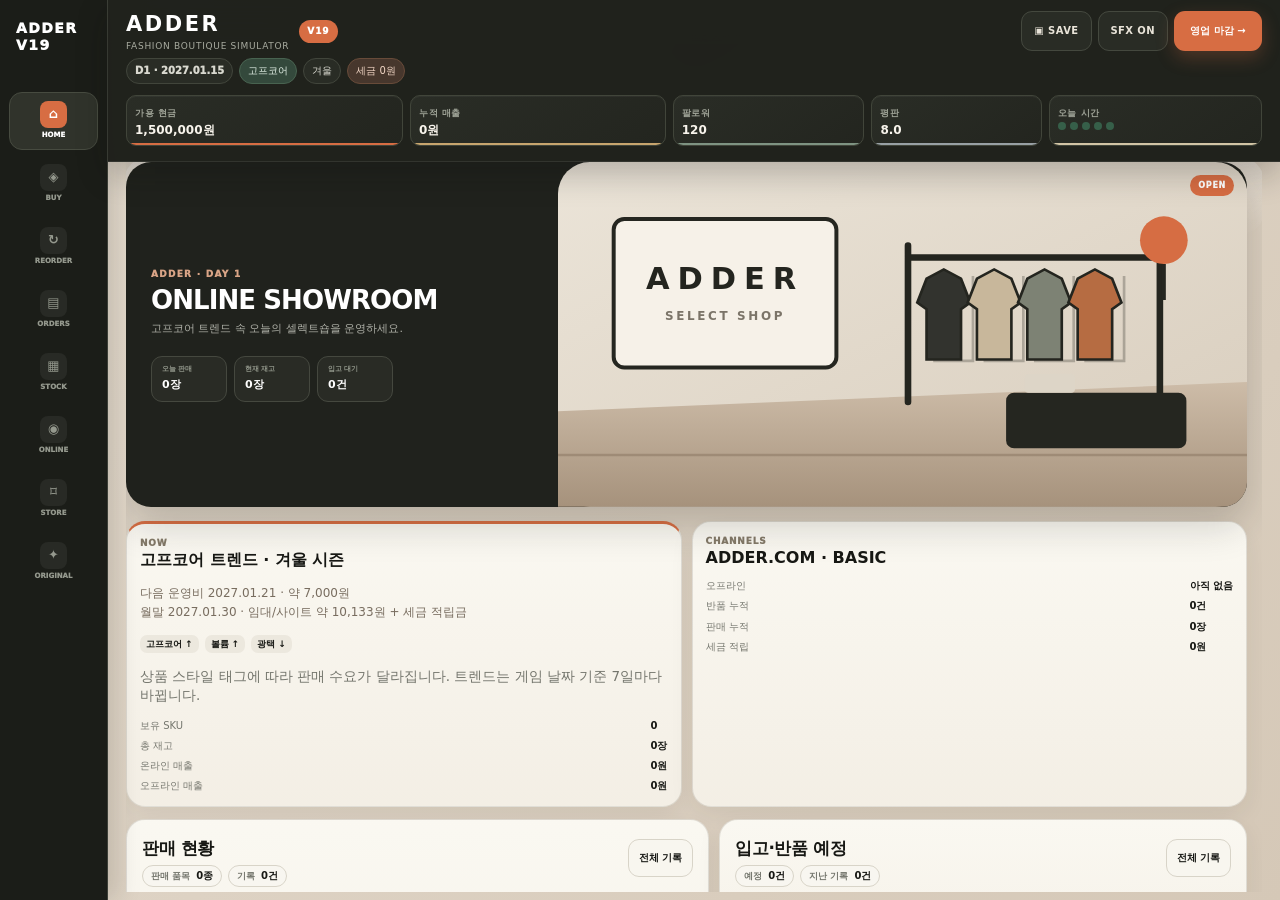
==== commit a994c6f8: "Update ADDER to V19" ====
--- a/docs/index.html
+++ b/docs/index.html
@@ -9,8 +9,8 @@
 <meta name="theme-color" content="#1d1f1a">
 <meta name="apple-mobile-web-app-capable" content="yes">
 <meta name="apple-mobile-web-app-title" content="ADDER">
-<title>ADDER Boutique Sim · V17</title>
-<meta property="og:title" content="ADDER Boutique Sim · V17">
+<title>ADDER Boutique Sim · V19</title>
+<meta property="og:title" content="ADDER Boutique Sim · V19">
 <meta property="og:description" content="상품 비주얼과 게임형 HUD로 새롭게 설계한 패션 셀렉트숍 경영 시뮬레이터.">
 
 <style>
@@ -1092,7 +1092,7 @@
 .save-row-main{min-width:0;overflow-wrap:anywhere}
 body.save-open{overflow:hidden}
 .toast{z-index:5000!important}
-@media(min-width:700px){#tabs.tabs:before,.sticky-shell .tabs:before{content:"ADDER\A V17"!important}}
+@media(min-width:700px){#tabs.tabs:before,.sticky-shell .tabs:before{content:"ADDER\A V19"!important}}
 @media(max-width:699px){.shop-scene{grid-template-columns:minmax(0,1fr)}.sales-history-head{display:none!important}.sales-history-list .sales-history-row{grid-template-columns:minmax(0,1fr)!important}.save-create{grid-template-columns:minmax(0,1fr)!important}.save-file-tools{display:flex!important;flex-direction:column;align-items:stretch}.save-file-actions{display:flex;flex-wrap:wrap}.save-file-actions .btn{flex:1 1 140px}.save-row{grid-template-columns:minmax(0,1fr)!important}}
 
 /* V16 viewport checkout; section anchors keep the last products reachable. */
@@ -1154,6 +1154,11 @@
 /* V16: every tab has a bounded scroll surface below the fixed HUD. */
 .workspace-header[hidden]{display:none!important}.workspace-body{overflow-x:hidden;scroll-padding-top:8px}.pwa-status:empty{display:none}.workspace-body>.shop-scene{margin-top:0!important}
 
+/* V19: fit within the existing HOME card, including narrow screens. */
+.weekly-trends{display:flex;flex-wrap:wrap;gap:6px;margin:8px 0;max-width:100%}
+
+.operating-note,.stock-age-note{font-size:12px;line-height:1.6;overflow-wrap:anywhere;color:#786d5f}.stock-age-note{margin:8px 0}.long-stock{color:#a24a38;font-weight:700}
+
 </style>
 <link rel="manifest" href="./manifest.webmanifest">
 <link rel="apple-touch-icon" sizes="180x180" href="./icons/apple-touch-icon.png">
@@ -1162,7 +1167,7 @@
 <main class="app game-shell">
 <div class="sticky-shell">
   <header class="top">
-    <div class="brandrow"><div class="brand-lockup"><div><div class="wordmark">ADDER</div><div class="sub">FASHION BOUTIQUE SIMULATOR</div></div><span class="version-pill">V17</span></div><div class="top-actions"><button id="saveMenu" class="save-toggle" aria-label="게임 저장 관리">▣ <span>SAVE</span></button><button id="soundToggle" class="sound-toggle" aria-label="효과음 켜기 또는 끄기" aria-pressed="true">♪ <span>SFX</span></button><button id="endDay" class="close-day"><span>영업 마감</span> →</button></div></div>
+    <div class="brandrow"><div class="brand-lockup"><div><div class="wordmark">ADDER</div><div class="sub">FASHION BOUTIQUE SIMULATOR</div></div><span class="version-pill">V19</span></div><div class="top-actions"><button id="saveMenu" class="save-toggle" aria-label="게임 저장 관리">▣ <span>SAVE</span></button><button id="soundToggle" class="sound-toggle" aria-label="효과음 켜기 또는 끄기" aria-pressed="true">♪ <span>SFX</span></button><button id="endDay" class="close-day"><span>영업 마감</span> →</button></div></div>
     <div id="ticker" class="ticker"></div>
   </header>
   <section id="metrics" class="metrics"></section>
@@ -1177,7 +1182,7 @@
 <div id="navLayer"></div>
 <script>
 globalThis.AdderLogic=(()=>{
-const meta={game:"ADDER Boutique Sim V17",minPlayers:1,maxPlayers:1};
+const meta={game:"ADDER Boutique Sim V19",minPlayers:1,maxPlayers:1};
 const PRODUCTS=[
 ["e01","Gloss Utility Vest","베스트",78000,169000,4,4,"utility","spring","s1",8],["e02","Soft Nylon Cargo","팬츠",62000,139000,4,3,"gorpcore","all","s1",10],["e03","Sheer Layer Top","탑",28000,69000,3,4,"sheer","spring","s2",14],["e04","Pleated Leather Vest","베스트",100000,219000,5,5,"volume","all","s3",5],["e05","Washed Cotton Shirt","셔츠",43000,99000,4,2,"minimal","all","s4",12],["e06","Balloon Skirt","스커트",49000,119000,4,4,"volume","spring","s2",9],["e07","U-neck Halter Inner","이너",15000,32000,4,2,"layering","all","s5",20],["e08","Crinkle Nylon Shirt","셔츠",52000,119000,4,4,"shine","spring","s1",9],["e09","Wide Tailored Slacks","팬츠",58000,129000,5,2,"minimal","all","s4",11],["e10","Mesh Cardigan","가디건",38000,89000,3,3,"sheer","spring","s2",12],["e11","Satin Drawstring Pants","팬츠",55000,129000,4,4,"shine","all","s3",8],["e12","Structured Hoodie Vest","베스트",64000,149000,4,4,"utility","all","s6",8],["e13","Compact Cotton Tee","탑",22000,52000,4,1,"minimal","all","s5",18],["e14","Light Tech Windbreaker","아우터",75000,169000,4,4,"gorpcore","spring","s6",7],["e15","Soft Draped Skirt","스커트",45000,109000,4,3,"feminine","spring","s3",10],["e16","Nylon Layer Dress","드레스",68000,159000,4,5,"layering","spring","s6",6],["e17","Washed Sheer Shirt","셔츠",35000,79000,3,3,"sheer","spring","s2",15],["e18","Pleated Wide Trousers","팬츠",66000,149000,5,4,"volume","all","s4",7],
 ["e19","Tint Sheer Dress","드레스",62000,149000,4,5,"sheer","spring","s7",9],["e20","Ribbon Mesh Top","탑",34000,79000,3,4,"layering","spring","s7",13],["e21","Curve Balloon Skirt","스커트",52000,125000,4,5,"volume","all","s7",8],
@@ -1216,7 +1221,7 @@
 function clamp(v,a,b){return Math.max(a,Math.min(b,v))} function pdef(id,s){return PRODUCTS.find(p=>p.id===id)||(s?.generatedProducts||[]).find(p=>p.id===id)||ORIGINALS.find(p=>p.id===id)||(s?.generatedOriginals||[]).find(p=>p.id===id)} function loc(id){return LOCATIONS.find(x=>x.id===id)} function available(s){return Math.floor(s.cash-s.taxReserve)} function relDiscount(v){return v>=80?.1:v>=60?.07:v>=40?.04:v>=20?.02:0} function trendFor(d){return TRENDS[Math.floor((d-1)/7)%TRENDS.length]} function seasonFor(d){const m=Math.floor((14+d-1)/30)%12+1;return(m<=2||m===12)?"winter":m<=5?"spring":m<=8?"summer":"fall"}
 const SEASON_TREND_POOLS={winter:["minimal","layering","shine","utility","gorpcore"],spring:["feminine","sheer","layering","volume","minimal"],summer:["sheer","minimal","utility","feminine","shine"],fall:["layering","utility","volume","shine","gorpcore","minimal"]};
 function ensureRandomWorld(s){if(!Number.isFinite(Number(s.worldSeed)))s.worldSeed=Number(s.seed)||72841;s.version=Math.max(Number(s.version)||0,14);return s}
-function trendForState(s,d=s.day){ensureRandomWorld(s);const season=seasonFor(d),pool=SEASON_TREND_POOLS[season]||TRENDS,week=Math.floor((Math.max(1,Number(d))-1)/7),seed=(Number(s.worldSeed)||72841)+week*7919+hashString(season);return pool[Math.floor(r(seed)*pool.length)%pool.length]} function dateFor(d){const t=14+d-1,mi=Math.floor(t/30),y=2027+Math.floor(mi/12),m=mi%12+1,dd=t%30+1;return`${y}.${String(m).padStart(2,"0")}.${String(dd).padStart(2,"0")}`} function marketIds(c,d){return PRODUCTS.map((p,i)=>({id:p.id,v:r(9917+c*7919+Math.floor(d/3)*313+i*101)})).sort((a,b)=>b.v-a.v).slice(0,8).map(x=>x.id)}
+function trendForState(s,d=s.day){return weeklyTrendState(s,d).rising[0]} function dateFor(d){const t=14+d-1,mi=Math.floor(t/30),y=2027+Math.floor(mi/12),m=mi%12+1,dd=t%30+1;return`${y}.${String(m).padStart(2,"0")}.${String(dd).padStart(2,"0")}`} function marketIds(c,d){return PRODUCTS.map((p,i)=>({id:p.id,v:r(9917+c*7919+Math.floor(d/3)*313+i*101)})).sort((a,b)=>b.v-a.v).slice(0,8).map(x=>x.id)}
 function seasonMeta(d){const t=14+d-1,mi=Math.floor(t/30),year=Math.floor(mi/12),m=mi%12+1,dom=t%30;if(m===12)return{index:(year+1)*4,day:dom};if(m<=2)return{index:year*4,day:30+(m-1)*30+dom};if(m<=5)return{index:year*4+1,day:(m-3)*30+dom};if(m<=8)return{index:year*4+2,day:(m-6)*30+dom};return{index:year*4+3,day:(m-9)*30+dom}}
 function supplierDropDays(id,d){const sm=seasonMeta(d),seed=hashString(`${id}|season|${sm.index}`),count=1+Math.floor(r(seed)*4),days=[];for(let j=0;j<count;j++){const a=Math.floor(j*90/count),b=Math.floor((j+1)*90/count),span=Math.max(1,b-a);days.push(a+Math.floor(r(seed+7919+j*313)*span))}return days}
 function supplierDropStatus(id,d){const sm=seasonMeta(d),days=supplierDropDays(id,d),today=days.includes(sm.day),next=days.find(x=>x>sm.day);return{count:days.length,today,nextIn:next==null?null:next-sm.day,days}}
@@ -1274,7 +1279,7 @@
 function ensureSeasonSystem(s){s.generatedProducts??=[];s.generatedColorways??={};s.generatedSeasons??=[];s.generatedOriginals??=[];s.generatedOriginalColorways??={};s.generatedOriginalSeasons??=[];s.originalCustomColorways??={};s.originalDevelopmentDue??={};s.supplierRestock??={};s.discoveredSuppliers??=[];s.supplierSearchSeq??=0;s.factoryLevel=Number.isInteger(s.factoryLevel)?clamp(s.factoryLevel,0,FACTORIES.length-1):0;const sm=seasonMeta(s.day),key=String(sm.index);if(!s.generatedSeasons.includes(key)){for(const sup of allSupplierDefs(s)){const seed=hashString(`${sup.id}|count|${sm.index}`),count=5+Math.floor(r(seed)*6);for(let j=0;j<count;j++){const gp=generatedProduct(s,sup.id,sm.index,j),baseName=gp.name;let suffix=2;while(PRODUCTS.some(p=>p.name===gp.name)||s.generatedProducts.some(p=>p.name===gp.name)){gp.name=`${baseName} ${String(suffix).padStart(2,"0")}`;suffix++}s.generatedProducts.push(gp);s.generatedColorways[gp.id]=buildEditColorways(gp);s.availability??={};s.availability[gp.id]=initialSupplierStock(s,gp)}}s.generatedSeasons.push(key)}if(!s.generatedOriginalSeasons.includes(key)){for(let j=0;j<4;j++){const o=generatedOriginal(sm.index,j),baseName=o.name;let suffix=2;while(ORIGINALS.some(p=>p.name===o.name)||s.generatedOriginals.some(p=>p.name===o.name)){o.name=`${baseName} ${String(suffix).padStart(2,"0")}`;suffix++}s.generatedOriginals.push(o);s.generatedOriginalColorways[o.id]=buildGeneratedOriginalColors(o)}s.generatedOriginalSeasons.push(key)}for(const sup of allSupplierDefs(s)){const lead=1+Math.floor(r(hashString(`${sup.id}|restock|${sm.index}`))*2),cur=s.supplierRestock[sup.id];if(!cur||cur.seasonIndex!==sm.index)s.supplierRestock[sup.id]={seasonIndex:sm.index,lead,nextDay:s.day+lead,lastDay:0};else cur.lead=lead}}
 function refreshGeneratedColors(s){for(const p of s.generatedProducts||[]){const locked=!!s.inventory?.[p.id]||!!s.sampled?.[p.id]||(s.incoming||[]).some(x=>x.id===p.id);if(!locked)s.generatedColorways[p.id]=buildEditColorways(p)}for(const o of s.generatedOriginals||[]){const locked=!!s.inventory?.[o.id]||!!s.developed?.[o.id]||(s.production||[]).some(x=>x.id===o.id);if(!locked)s.generatedOriginalColorways[o.id]=o.playerCreated?buildPlayerOriginalColors(s,o):buildGeneratedOriginalColors(o)}}
 function refreshGeneratedNotes(s){for(const p of s.generatedProducts||[])if(!p.note)p.note=generatedProductNote(p);for(const o of s.generatedOriginals||[])if(!o.note||String(o.note).includes("시즌 기획 · ADDER ORIGINAL"))o.note=generatedProductNote(o)}
-function processSupplierRestocks(s){ensureSeasonSystem(s);ensureProductSalesProfiles(s);const catalog=releasedCatalog(s);for(const sup of allSupplierDefs(s)){const cfg=s.supplierRestock[sup.id];if(s.day<cfg.nextDay)continue;const support=supplierSupport(s,sup.id),items=catalog.filter(p=>p.supplierId===sup.id);for(const p of items){const cap=Math.max(2,Math.round(p.stockBase*support.allocation)),cur=s.availability[p.id]||0,seed=hashString(`${p.id}|restock|${s.day}`),fill=.25+support.scale*.42+support.rel*.18+(support.factory?.14:0),target=support.factory&&cur<cap*.35?cap:Math.min(cap,cur+Math.max(1,Math.round(cap*Math.min(.9,fill)*(0.55+r(seed+3)*.45))));s.availability[p.id]=Math.max(cur,target)}cfg.lastDay=s.day;cfg.nextDay=s.day+cfg.lead}}
+function processSupplierRestocks(s){ensureSeasonSystem(s);ensureProductSalesProfiles(s);ensureOperatingState(s);const catalog=releasedCatalog(s);for(const sup of allSupplierDefs(s)){const cfg=s.supplierRestock[sup.id];if(s.day<cfg.nextDay)continue;const support=supplierSupport(s,sup.id),items=catalog.filter(p=>p.supplierId===sup.id);for(const p of items){const cap=Math.max(2,Math.round(p.stockBase*support.allocation)),cur=s.availability[p.id]||0,seed=hashString(`${p.id}|restock|${s.day}`),fill=.25+support.scale*.42+support.rel*.18+(support.factory?.14:0),target=support.factory&&cur<cap*.35?cap:Math.min(cap,cur+Math.max(1,Math.round(cap*Math.min(.9,fill)*(0.55+r(seed+3)*.45))));s.availability[p.id]=Math.max(cur,target)}cfg.lastDay=s.day;cfg.nextDay=s.day+cfg.lead}}
 function todayNewIds(s){const sm=seasonMeta(s.day);return(s.generatedProducts||[]).filter(p=>p.seasonIndex===sm.index&&p.releaseDay===sm.day).map(p=>p.id)}
 function legacyEventRecord(v){const m=/^\[D(\d+)\]\s*(.*)$/.exec(String(v||"")),day=m?Number(m[1]):1;return{day,date:dateFor(day),text:m?m[2]:String(v||"")}}
 function ensureHistory(s){if(!s.history||typeof s.history!=="object")s.history={operations:(s.events||[]).map(legacyEventRecord),sales:[],logistics:[]};for(const k of ["operations","sales","logistics"])if(!Array.isArray(s.history[k]))s.history[k]=[];return s.history}
@@ -1297,8 +1302,8 @@
 function ensureColorSalesBalance(s){if(!s.colorSalesMigrated){for(const i of Object.values(s.inventory||{}))i.colorSold={};for(const x of s.history?.sales||[]){const i=s.inventory?.[x.id];if(!i||!x.colorSales)continue;i.colorSold??={};for(const [k,q] of Object.entries(x.colorSales))i.colorSold[k]=(i.colorSold[k]||0)+(Number(q)||0)}s.colorSalesMigrated=true}for(const i of Object.values(s.inventory||{}))i.colorSold??={};return s}
 function avgCost(a,b,c,d){return a+c?Math.round((a*b+c*d)/(a+c)):0}
 function colorOk(id,c,s){const a=stateColorways(s,id);return Number.isInteger(Number(c))&&Number(c)>=0&&Number(c)<a.length}
-function addColor(i,c,q){const k=String(c);i.colorStock[k]=(i.colorStock[k]||0)+q}
-function takeColors(i,n){const out=[];for(let j=0;j<n;j++){const k=Object.keys(i.colorStock||{}).find(x=>i.colorStock[x]>0);if(k==null)break;i.colorStock[k]--;out.push(Number(k))}return out}
+function addColor(i,c,q){const k=String(c);i.colorStock[k]=(i.colorStock[k]||0)+q;i.stockLots??=[];const day=i.lastStockDay||1,lot=i.stockLots.find(x=>x.day===day&&x.color===Number(c)&&!x.estimated);if(lot)lot.qty+=q;else i.stockLots.push({day,color:Number(c),qty:q,estimated:false})}
+function takeColors(i,n){const out=[];for(let j=0;j<n;j++){const k=Object.keys(i.colorStock||{}).find(x=>i.colorStock[x]>0);if(k==null)break;i.colorStock[k]--;consumeStockLots(i,k,1);out.push(Number(k))}return out}
 
 const SHOP_REVIEW_AUTHORS=["김***","이***","박***","최***","정***","윤***","한***","서***","임***","오***","유***","송***"];
 const REVIEW_POS={
@@ -1414,7 +1419,7 @@
 function sponsorshipAfterglowSalesFactor(s,id){ensureEventSystem(s);let bonus=0;for(const sp of s.sponsorships||[]){if(sp.productId!==id||sp.endDay>=s.day)continue;const elapsed=s.day-sp.endDay;if(elapsed>SPONSOR_AFTERGLOW_DAYS)continue;const decay=(SPONSOR_AFTERGLOW_DAYS-elapsed+1)/SPONSOR_AFTERGLOW_DAYS;bonus=Math.max(bonus,.035*(.6+(Number(sp.power)||.3))*decay)}return 1+bonus}
 function eventSalesFactor(s,p){let f=1;for(const e of activeEvents(s)){if(e.type==="viral"&&e.productId===p.id)f*=e.multiplier||3.1;else if(e.type==="style_boom"&&e.trend===p.trend)f*=1.45;else if(e.type==="competitor"&&e.trend===p.trend)f*=e.multiplier||.86}for(const sp of activeSponsorships(s))if(sp.productId===p.id)f*=sp.multiplier||1.45;f*=sponsorshipAfterglowSalesFactor(s,p.id);return clamp(f,.55,4.5)}
 function preferredSponsoredColor(s,id){const list=activeSponsorships(s).filter(x=>x.productId===id).sort((a,b)=>(b.power||0)-(a.power||0));if(!list.length)return null;return{color:Number(list[0].color)||0,share:clamp(.56+(list[0].power||.3)*.22,.58,.76)}}
-function takeColorsWithEvents(s,id,i,n){ensureColorSalesBalance(s);ensureColorDemandSystem(s);const out=[],batch={},sold=i.colorSold??={},seedBase=(Number(s.worldSeed)||Number(s.seed)||72841)+s.day*3571+hashString(id);for(let step=0;step<n;step++){const keys=Object.keys(i.colorStock||{}).filter(k=>(i.colorStock[k]||0)>0);if(!keys.length)break;const count=Math.max(stateColorways(s,id)?.length||0,...keys.map(k=>Number(k)+1)),profile=colorDemandProfile(s,id,count),maxStock=Math.max(...keys.map(k=>Number(i.colorStock[k])||0),1),lifeTotal=Object.values(sold).reduce((a,b)=>a+(Number(b)||0),0),cap=keys.length>=3?.68:keys.length===2?.8:1,weights=keys.map(k=>{const target=profile.weights[Number(k)]||1/count,observed=((Number(sold[k])||0)+1.5)/(lifeTotal+1.5*count),correction=clamp(Math.sqrt(target/Math.max(.001,observed)),.72,1.42),stockF=.82+.18*Math.sqrt((Number(i.colorStock[k])||0)/maxStock),batchF=1/(1+(batch[k]||0)*.3),sponsorF=sponsorshipColorFactor(s,id,Number(k)),currentShare=out.length?(batch[k]||0)/out.length:0,capF=out.length>=3&&currentShare>=cap&&keys.some(x=>x!==k)?.2:1;return{k,w:Math.max(.005,target*correction*stockF*batchF*sponsorF*capF)}}),total=weights.reduce((a,x)=>a+x.w,0);let roll=r(seedBase+step*911+73)*total,chosen=weights[weights.length-1].k;for(const x of weights){roll-=x.w;if(roll<=0){chosen=x.k;break}}i.colorStock[chosen]--;batch[chosen]=(batch[chosen]||0)+1;sold[chosen]=(sold[chosen]||0)+1;out.push(Number(chosen))}i.colorSold=sold;return out}
+function takeColorsWithEvents(s,id,i,n){ensureColorSalesBalance(s);ensureColorDemandSystem(s);const out=[],batch={},sold=i.colorSold??={},seedBase=(Number(s.worldSeed)||Number(s.seed)||72841)+s.day*3571+hashString(id);for(let step=0;step<n;step++){const keys=Object.keys(i.colorStock||{}).filter(k=>(i.colorStock[k]||0)>0);if(!keys.length)break;const count=Math.max(stateColorways(s,id)?.length||0,...keys.map(k=>Number(k)+1)),profile=colorDemandProfile(s,id,count),maxStock=Math.max(...keys.map(k=>Number(i.colorStock[k])||0),1),lifeTotal=Object.values(sold).reduce((a,b)=>a+(Number(b)||0),0),cap=keys.length>=3?.68:keys.length===2?.8:1,weights=keys.map(k=>{const target=profile.weights[Number(k)]||1/count,observed=((Number(sold[k])||0)+1.5)/(lifeTotal+1.5*count),correction=clamp(Math.sqrt(target/Math.max(.001,observed)),.72,1.42),stockF=.82+.18*Math.sqrt((Number(i.colorStock[k])||0)/maxStock),batchF=1/(1+(batch[k]||0)*.3),sponsorF=sponsorshipColorFactor(s,id,Number(k)),currentShare=out.length?(batch[k]||0)/out.length:0,capF=out.length>=3&&currentShare>=cap&&keys.some(x=>x!==k)?.2:1;return{k,w:Math.max(.005,target*correction*stockF*batchF*sponsorF*capF)}}),total=weights.reduce((a,x)=>a+x.w,0);let roll=r(seedBase+step*911+73)*total,chosen=weights[weights.length-1].k;for(const x of weights){roll-=x.w;if(roll<=0){chosen=x.k;break}}i.colorStock[chosen]--;consumeStockLots(i,chosen,1);batch[chosen]=(batch[chosen]||0)+1;sold[chosen]=(sold[chosen]||0)+1;out.push(Number(chosen))}i.colorSold=sold;return out}
 function audienceAdd(target,a,w){for(let i=0;i<4;i++)target[i]+=a[i]*w}
 function ensureAudienceSalesModel(s){ensureEventSystem(s);const trends=Object.keys(STYLE_AGE);if(!s.audience.salesStyleScores){const scores=Object.fromEntries(trends.map(k=>[k,0])),cut=Math.max(1,(s.day||1)-30);for(const sale of s.history?.sales||[]){const d=Number(sale.day)||0;if(d<cut)continue;const p=pdef(sale.id,s);if(!p||scores[p.trend]==null)continue;scores[p.trend]+=(Number(sale.qty)||0)*Math.pow(.92,Math.max(0,(s.day||1)-d))}s.audience.salesStyleScores=scores;const total=trends.reduce((n,k)=>n+(scores[k]||0),0),signal=clamp(total/24,0,1);if(total>.001){const age=[0,0,0,0];let female=0;for(const k of trends){const w=(scores[k]||0)/total;if(STYLE_AGE[k])for(let i=0;i<4;i++)age[i]+=STYLE_AGE[k][i]*w;female+=(STYLE_GENDER_FEMALE[k]??70)*w}const targetAge=normalizeAge(BASE_AUDIENCE.map((x,i)=>x*(1-.72*signal)+age[i]*.72*signal)),curAge=AGE_KEYS.map(k=>Number(s.audience.age[k])||0),migratedAge=normalizeAge(curAge.map((x,i)=>x*.35+targetAge[i]*.65));AGE_KEYS.forEach((k,i)=>s.audience.age[k]=migratedAge[i]);const targetFemale=70*(1-.72*signal)+female*.72*signal;s.audience.gender.female=Math.round((Number(s.audience.gender.female||70)*.35+targetFemale*.65)*10)/10;s.audience.gender.male=Math.round((100-s.audience.gender.female)*10)/10;s.audience.lastReason="최근 판매 고객층 반영"}}else for(const k of trends)if(s.audience.salesStyleScores[k]==null)s.audience.salesStyleScores[k]=0;return s.audience.salesStyleScores}
 function blendAge(a,b,w){return normalizeAge(a.map((x,i)=>x*(1-w)+(b[i]||0)*w))}
@@ -1426,7 +1431,100 @@
 function seedFromPlayers(players){return hashString(`v10|${[...(players||[])].sort().join("|")}`)||72841}
 function seedFromNonce(nonce,prev){return hashString(`v10-new|${String(nonce)}|${Number(prev)||0}`)||72841}
 
-// V17: stable product traits; no new clock, random-world seed or save schema.
+
+
+// V19 uses only the existing day/dateFor calendar. Accrual never deducts cash daily.
+const OPERATING_BALANCE={weeklyBase:7000,staleDays:30,weeklyStoragePerUnit:200};
+function calendarPeriod(day){return {week:Math.floor((day-1)/7),month:Math.floor((day+13)/30)}}
+function ensureOperatingState(s){
+  if(!s.operatingCosts||typeof s.operatingCosts!=='object'||Array.isArray(s.operatingCosts))s.operatingCosts={version:1,startedDay:s.day,lastAccruedDay:s.day-1,lastWeeklyDay:0,lastMonthlyDay:0,weeklyAccrued:0,rentAccrued:0,siteAccrued:0,ledger:[]};
+  const o=s.operatingCosts;
+  for(const k of ['weeklyAccrued','rentAccrued','siteAccrued','lastWeeklyDay','lastMonthlyDay'])if(!Number.isFinite(o[k])||o[k]<0)o[k]=0;
+  if(!Number.isInteger(o.lastAccruedDay)||o.lastAccruedDay<0)o.lastAccruedDay=s.day-1;
+  if(!Array.isArray(o.ledger))o.ledger=[];
+  for(const i of Object.values(s.inventory||{})){
+    if(!i.colorStock)i.colorStock={0:i.stock||0};
+    if(!Array.isArray(i.stockLots))i.stockLots=[];
+    i.stockLots=i.stockLots.filter(x=>x&&Number.isInteger(x.day)&&x.day>0&&Number.isInteger(x.qty)&&x.qty>0&&Number.isInteger(x.color)&&x.color>=0);
+    // Missing legacy batch history is estimated from the latest known receipt, never a fictitious exact date.
+    const fallback=Math.min(s.day,Math.max(1,Number(i.lastStockDay)||Number(i.firstStockDay)||s.day));
+    for(const [c,q] of Object.entries(i.colorStock)){
+      const color=Number(c),target=Math.max(0,Number(q)||0),have=i.stockLots.filter(x=>x.color===color).reduce((n,x)=>n+x.qty,0);
+      if(have<target)i.stockLots.push({day:fallback,color,qty:target-have,estimated:true});
+      if(have>target)consumeStockLots(i,color,have-target);
+    }
+    i.stockLots=i.stockLots.filter(x=>(i.colorStock[x.color]||0)>0);
+  }
+  return s;
+}
+function consumeStockLots(i,color,qty){
+  if(!Array.isArray(i.stockLots))return;
+  i.stockLots.sort((a,b)=>a.day-b.day);
+  for(const lot of i.stockLots){if(lot.color!==Number(color)||qty<=0)continue;const n=Math.min(lot.qty,qty);lot.qty-=n;qty-=n}
+  i.stockLots=i.stockLots.filter(x=>x.qty>0);
+}
+function inventoryAge(s,i){
+  const lots=(i.stockLots||[]).filter(x=>x.qty>0),oldest=lots.length?Math.min(...lots.map(x=>x.day)):null;
+  const longStockQty=lots.filter(x=>s.day-x.day>=OPERATING_BALANCE.staleDays).reduce((n,x)=>n+x.qty,0);
+  return {arrivalDay:oldest,arrivalDate:oldest?dateFor(oldest):null,holdingDays:oldest?Math.max(0,s.day-oldest):0,longStockQty,isLongStock:longStockQty>0,estimated:lots.some(x=>x.estimated)};
+}
+function operatingSummary(s){
+  const o=s.operatingCosts,b=OPERATING_BALANCE,weeklyDay=s.day+(6-(s.day-1)%7),monthlyDay=s.day+(29-(s.day+13)%30),location=s.store.locationId?loc(s.store.locationId):null;
+  const stale=Object.values(s.inventory||{}).reduce((n,i)=>n+inventoryAge(s,i).longStockQty,0);
+  const weeklyEstimate=Math.round(o.weeklyAccrued+(weeklyDay-s.day+1)*(b.weeklyBase+stale*b.weeklyStoragePerUnit)/7);
+  const monthlyEstimate=Math.round(o.rentAccrued+o.siteAccrued+(monthlyDay-s.day+1)*((location?.rent||0)+SITE_TIERS[s.site.tier].maint)/30);
+  return {weeklyDate:dateFor(weeklyDay),monthlyDate:dateFor(monthlyDay),weeklyEstimate,monthlyEstimate,longStockQty:stale,staleDays:b.staleDays};
+}
+function settleOperatingCosts(s){
+  ensureOperatingState(s);const o=s.operatingCosts;if(o.lastAccruedDay>=s.day)return;
+  const b=OPERATING_BALANCE,stale=Object.values(s.inventory||{}).reduce((n,i)=>n+inventoryAge(s,i).longStockQty,0),location=s.store.locationId?loc(s.store.locationId):null;
+  o.weeklyAccrued+=(b.weeklyBase+stale*b.weeklyStoragePerUnit)/7;
+  o.rentAccrued+=(location?.rent||0)/30;o.siteAccrued+=SITE_TIERS[s.site.tier].maint/30;o.lastAccruedDay=s.day;
+  const current=calendarPeriod(s.day),next=calendarPeriod(s.day+1);
+  if(current.week!==next.week&&o.lastWeeklyDay<s.day){
+    const amount=Math.round(o.weeklyAccrued);s.cash-=amount;s.stats.expenses+=amount;o.weeklyAccrued=0;o.lastWeeklyDay=s.day;
+    o.ledger.unshift({day:s.day,date:dateFor(s.day),kind:'weekly',amount,longStockQty:stale});
+    addEvent(s,'주간 운영비 · 기본 운영/장기재고 보관 '+amount.toLocaleString('ko-KR')+'원 정산.');
+  }
+  if(current.month!==next.month&&o.lastMonthlyDay<s.day){
+    const rent=Math.round(o.rentAccrued),site=Math.round(o.siteAccrued),tax=s.taxReserve,amount=rent+site;
+    s.cash-=amount+tax;s.stats.expenses+=amount;s.stats.rent+=rent;s.stats.taxes+=tax;s.taxReserve=0;
+    o.rentAccrued=0;o.siteAccrued=0;o.lastMonthlyDay=s.day;
+    o.ledger.unshift({day:s.day,date:dateFor(s.day),kind:'monthly',amount,rent,site,tax});
+    addEvent(s,'월말 정산 · 임대/사이트 '+amount.toLocaleString('ko-KR')+'원 + 세금 적립금 '+tax.toLocaleString('ko-KR')+'원 납부.');
+  }
+  o.ledger=o.ledger.slice(0,180);
+}
+
+// V19 derives periods from the existing game day only (no persisted week counter).
+const WEEKLY_TREND_BALANCE={days:7,primary:.22,secondary:.12,declining:.10,min:.85,max:1.35};
+function weeklyTrendState(s,d=s.day){
+  ensureRandomWorld(s);
+  const day=Math.max(1,Math.floor(Number(d)||1)),period=Math.floor((day-1)/WEEKLY_TREND_BALANCE.days);
+  const order=shuffledIndices(TRENDS.length,(Number(s.worldSeed)||72841)+hashString('weekly-fashion-v1')).map(i=>TRENDS[i]);
+  const at=n=>order[(period+n)%order.length],startDay=period*7+1;
+  return {rising:[at(0),at(3)],declining:at(5),startDate:dateFor(startDay),endDate:dateFor(startDay+6)};
+}
+function defaultProductStyleTags(p){
+  const tags=TRENDS.includes(p.trend)?[p.trend]:[],name=String(p.name||'').toLowerCase();
+  const rules=[[/cargo|utility|work|field/,'utility'],[/oversiz|volume|wide|balloon/,'volume'],[/minimal|clean|basic|fine/,'minimal'],[/layer|overlay|inner/,'layering'],[/mesh|sheer/,'sheer'],[/satin|gloss|shine/,'shine'],[/ribbon|drape|petal/,'feminine'],[/shell|tech|windbreaker/,'gorpcore']];
+  for(const [pattern,tag] of rules)if(pattern.test(name)&&!tags.includes(tag))tags.push(tag);
+  return tags.length?tags.slice(0,3):['minimal'];
+}
+function productStyleTags(s,p){
+  if(!s.productStyleTags||typeof s.productStyleTags!=='object'||Array.isArray(s.productStyleTags))s.productStyleTags={};
+  const old=s.productStyleTags[p.id],valid=Array.isArray(old)?[...new Set(old.filter(x=>TRENDS.includes(x)))].slice(0,3):[];
+  return s.productStyleTags[p.id]=valid.length?valid:defaultProductStyleTags(p);
+}
+function weeklyProductTrendFactor(s,p,affinity){
+  const current=weeklyTrendState(s),tags=productStyleTags(s,p),b=WEEKLY_TREND_BALANCE;
+  // Use only the strongest positive match; no bonus stacking across related tags.
+  const boost=tags.includes(current.rising[0])?b.primary:tags.includes(current.rising[1])?b.secondary:0;
+  const drag=tags.includes(current.declining)?b.declining:0;
+  return clamp(1+(boost-drag)*affinity,b.min,b.max);
+}
+
+// V19: stable product traits; no new clock, random-world seed or save schema.
 const PRODUCT_SALES_BALANCE={baseMin:.60,baseMax:1.50,priceMin:.35,priceMax:1.55,photoStep:.06,trendBoost:.55};
 function defaultProductSalesProfile(id){
   const seed=hashString('adder-product-sales-v1|'+id);
@@ -1443,7 +1541,7 @@
   profile.version=1;s.productSalesProfiles[id]=profile;return profile;
 }
 function ensureProductSalesProfiles(s){
-  for(const p of [...PRODUCTS,...(s.generatedProducts||[]),...ORIGINALS,...(s.generatedOriginals||[])])productSalesProfile(s,p.id);
+  for(const p of [...PRODUCTS,...(s.generatedProducts||[]),...ORIGINALS,...(s.generatedOriginals||[])]){productSalesProfile(s,p.id);productStyleTags(s,p);}
   return s;
 }
 // Composition seam for future trend/event work. Existing providers remain authoritative.
@@ -1452,10 +1550,10 @@
   const base=clamp((.7+profile.popularity*.006)*profile.demand*profile.sellSpeed,b.baseMin,b.baseMax);
   const price=clamp(Math.pow(p.retail/Math.max(1,i.price),profile.priceSensitivity),b.priceMin,b.priceMax);
   return {base,price,photo:i.shoot>0?1+(clamp(i.shoot,1,3)-1)*b.photoStep:0,
-    trend:p.trend===currentTrend?1+b.trendBoost*profile.trendAffinity:1,event:eventSalesFactor(s,p)};
-}
-
-function buildInitialState(players,seed,manualSaves=[],saveSeq=0){const suppliers={};for(const x of SUPPLIERS)suppliers[x.id]={relation:0,orders:0,samples:0};const availability={};for(const p of PRODUCTS)availability[p.id]=p.stockBase;const s={version:17,players:[...players],day:1,cash:1500000,stockOrderByDay:{},taxReserve:0,ap:5,seed,worldSeed:seed,marketCycle:0,inventory:{},sampled:{},sampledDay:{},productActivity:{},availability,suppliers,incoming:[],production:[],developed:{},factoryLevel:0,followers:120,brandRep:8,site:{tier:0,revenue:0,visits:0},store:{locationId:null,size:0,deposit:0,revenue:0},pendingReturns:[],lastReelDay:0,events:["[D1] ADDER 온라인 독립몰을 열었습니다."],history:{operations:[{day:1,date:dateFor(1),text:"ADDER 온라인 독립몰을 열었습니다."}],sales:[],logistics:[]},stats:{revenue:0,sold:0,lastDaySold:0,returns:0,onlineSold:0,offlineSold:0,taxes:0,rent:0,expenses:0},generatedProducts:[],generatedColorways:{},generatedSeasons:[],generatedOriginals:[],generatedOriginalColorways:{},generatedOriginalSeasons:[],originalCustomColorways:{},originalDevelopmentDue:{},supplierRestock:{},discoveredSuppliers:[],supplierSearchSeq:0,favoriteSuppliers:[],purchasedColorHistory:{},producedColorHistory:{},colorSalesMigrated:true,colorDemandProfiles:{},customOriginalSeq:0,orderLedger:[],orderSeq:0,originalLedgerMigrated:true,manualSaves:Array.isArray(manualSaves)?manualSaves.slice():[],saveSeq:Number(saveSeq)||0,saveFileSeq:0,saveFileExport:null,saveFileImport:null};ensureRandomWorld(s);ensureReviewSystem(s);ensureEventSystem(s);ensureSeasonSystem(s);ensureProductSalesProfiles(s);ensureMerchHistory(s);ensureColorSalesBalance(s);ensureOriginalDevelopment(s);ensureColorDemandSystem(s);return s}
+    trend:weeklyProductTrendFactor(s,p,profile.trendAffinity),event:eventSalesFactor(s,p)};
+}
+
+function buildInitialState(players,seed,manualSaves=[],saveSeq=0){const suppliers={};for(const x of SUPPLIERS)suppliers[x.id]={relation:0,orders:0,samples:0};const availability={};for(const p of PRODUCTS)availability[p.id]=p.stockBase;const s={version:17,players:[...players],day:1,cash:1500000,stockOrderByDay:{},taxReserve:0,ap:5,seed,worldSeed:seed,marketCycle:0,inventory:{},sampled:{},sampledDay:{},productActivity:{},availability,suppliers,incoming:[],production:[],developed:{},factoryLevel:0,followers:120,brandRep:8,site:{tier:0,revenue:0,visits:0},store:{locationId:null,size:0,deposit:0,revenue:0},pendingReturns:[],lastReelDay:0,events:["[D1] ADDER 온라인 독립몰을 열었습니다."],history:{operations:[{day:1,date:dateFor(1),text:"ADDER 온라인 독립몰을 열었습니다."}],sales:[],logistics:[]},stats:{revenue:0,sold:0,lastDaySold:0,returns:0,onlineSold:0,offlineSold:0,taxes:0,rent:0,expenses:0},generatedProducts:[],generatedColorways:{},generatedSeasons:[],generatedOriginals:[],generatedOriginalColorways:{},generatedOriginalSeasons:[],originalCustomColorways:{},originalDevelopmentDue:{},supplierRestock:{},discoveredSuppliers:[],supplierSearchSeq:0,favoriteSuppliers:[],purchasedColorHistory:{},producedColorHistory:{},colorSalesMigrated:true,colorDemandProfiles:{},customOriginalSeq:0,orderLedger:[],orderSeq:0,originalLedgerMigrated:true,manualSaves:Array.isArray(manualSaves)?manualSaves.slice():[],saveSeq:Number(saveSeq)||0,saveFileSeq:0,saveFileExport:null,saveFileImport:null};ensureRandomWorld(s);ensureReviewSystem(s);ensureEventSystem(s);ensureSeasonSystem(s);ensureProductSalesProfiles(s);ensureOperatingState(s);ensureMerchHistory(s);ensureColorSalesBalance(s);ensureOriginalDevelopment(s);ensureColorDemandSystem(s);return s}
 function setup(players){return buildInitialState(players,seedFromPlayers(players))}
 const SAVE_FILE_FORMAT="ADDER_BOUTIQUE_SAVE",SAVE_FILE_SCHEMA=1,CURRENT_STATE_VERSION=17;
 function validSaveFileBundle(bundle){
@@ -1480,10 +1578,10 @@
   x.suppliers=x.suppliers||{};x.availability=x.availability||{};x.stats=x.stats||{};x.sampledDay=x.sampledDay||{};x.productActivity=x.productActivity||{};
   if(x.stats.lastDaySold==null)x.stats.lastDaySold=0;if((x.version||0)<9)x.version=9;if((x.version||0)<10){x.version=10;x.factoryLevel=x.factoryLevel||0}if((x.version||0)<11)x.version=11;
   x.generatedProducts??=[];x.generatedColorways??={};x.generatedSeasons??=[];x.generatedOriginals??=[];x.generatedOriginalColorways??={};x.generatedOriginalSeasons??=[];x.originalCustomColorways??={};x.originalDevelopmentDue??={};x.discoveredSuppliers??=[];x.supplierSearchSeq??=0;x.supplierRestock??={};x.favoriteSuppliers??=[];x.purchasedColorHistory??={};x.producedColorHistory??={};
-  ensureOrderLedger(x);ensureFirstStockDays(x);ensureReviewSystem(x);ensureRandomWorld(x);ensureEventSystem(x);ensureSeasonSystem(x);ensureProductSalesProfiles(x);ensureMerchHistory(x);ensureColorSalesBalance(x);ensureOriginalDevelopment(x);ensureColorDemandSystem(x);ensureAudienceSalesModel(x);for(const sup of allSupplierDefs(x))if(!x.suppliers[sup.id])x.suppliers[sup.id]={relation:0,orders:0,samples:0};for(const p of allEditProducts(x))if(x.availability[p.id]==null)x.availability[p.id]=initialSupplierStock(x,p);refreshGeneratedColors(x);refreshGeneratedNotes(x);return x;
-}
-function validateAction(state,playerId,a){const savedSlots=Array.isArray(state?.manualSaves)?state.manualSaves:[];state=JSON.parse(JSON.stringify({...state,manualSaves:[]}));state.manualSaves=savedSlots;ensureOrderLedger(state);ensureReviewSystem(state);ensureRandomWorld(state);ensureEventSystem(state);ensureSeasonSystem(state);ensureProductSalesProfiles(state);ensureMerchHistory(state);ensureColorSalesBalance(state);ensureOriginalDevelopment(state);ensureColorDemandSystem(state);refreshGeneratedColors(state);refreshGeneratedNotes(state);if(!state.players.includes(playerId))return{ok:false,error:"이 게임의 운영자가 아닙니다."};if(!a||typeof a.type!=="string")return{ok:false,error:"잘못된 요청입니다."};if(a.type==="newGame"){if(typeof a.nonce!=="string"||!/^[0-9A-Za-z._:-]{8,128}$/.test(a.nonce))return{ok:false,error:"새 게임 정보를 확인해주세요."};return{ok:true}}state.manualSaves??=[];state.saveSeq??=0;state.favoriteSuppliers??=[];if(a.type==="toggleSaleStatus"){if(typeof a.id!=="string"||!state.inventory?.[a.id])return{ok:false,error:"판매 상태를 바꿀 상품을 찾을 수 없습니다."};return{ok:true}}if(a.type==="toggleSupplierFavorite"){if(typeof a.supplierId!=="string"||!allSupplierDefs(state).some(x=>x.id===a.supplierId))return{ok:false,error:"거래처를 찾을 수 없습니다."};return{ok:true}}if(a.type==="prepareSaveExport"){if(a.saveId!=null&&(typeof a.saveId!=="string"||!state.manualSaves.some(x=>x.id===a.saveId)))return{ok:false,error:"파일로 저장할 SAVE를 찾을 수 없습니다."};return{ok:true}}if(a.type==="clearSaveExport"){if(!Number.isInteger(Number(a.nonce)))return{ok:false,error:"백업 요청을 확인해주세요."};return{ok:true}}if(a.type==="importSaveFileStart"){const totalChars=Number(a.totalChars),totalChunks=Number(a.totalChunks);if(!Number.isInteger(totalChars)||totalChars<1||totalChars>16777216||!Number.isInteger(totalChunks)||totalChunks<1||totalChunks>12000)return{ok:false,error:"저장 파일 전송 정보를 확인해주세요."};return{ok:true}}if(a.type==="importSaveFileChunk"){const b=state.saveFileImport,index=Number(a.index),chunk=a.chunk;if(!b||!Array.isArray(b.chunks))return{ok:false,error:"저장 파일 전송을 다시 시작해주세요."};if(!Number.isInteger(index)||index!==b.chunks.length||index>=b.totalChunks)return{ok:false,error:"저장 파일 조각 순서가 올바르지 않습니다."};if(typeof chunk!=="string"||chunk.length<1||chunk.length>3000)return{ok:false,error:"저장 파일 조각 크기가 올바르지 않습니다."};if((Number(b.received)||0)+chunk.length>b.totalChars)return{ok:false,error:"저장 파일 크기가 일치하지 않습니다."};return{ok:true}}if(a.type==="importSaveFileFinish"){const b=state.saveFileImport;if(!b||!Array.isArray(b.chunks)||b.chunks.length!==b.totalChunks)return{ok:false,error:"저장 파일 전송이 완료되지 않았습니다."};const text=b.chunks.join("");if(text.length!==b.totalChars)return{ok:false,error:"저장 파일 크기가 일치하지 않습니다."};let bundle;try{bundle=JSON.parse(text)}catch{return{ok:false,error:"저장 파일을 다시 읽을 수 없습니다."}}return validSaveFileBundle(bundle)}if(a.type==="importSaveFile"){return validSaveFileBundle(a.bundle)}if(a.type==="saveGame"){if(state.manualSaves.length>=12)return{ok:false,error:"저장 슬롯은 최대 12개입니다."};if(typeof a.name!=="string"||!a.name.trim())return{ok:false,error:"저장 이름을 입력해주세요."};return{ok:true}}if(a.type==="loadGame"||a.type==="deleteSave"){if(typeof a.saveId!=="string"||!state.manualSaves.some(x=>x.id===a.saveId))return{ok:false,error:"저장 데이터를 찾을 수 없습니다."};return{ok:true}}if(a.type==="deleteOriginalColor"){const o=pdef(a.id,state),color=Number(a.color),base=originalBaseColorCount(state,a.id),list=state.originalCustomColorways?.[a.id]||[];if(!o||o.source!=="ORIGINAL")return{ok:false,error:"자체제작 기획을 찾을 수 없습니다."};if(!Number.isInteger(color)||color<base||color>=base+list.length)return{ok:false,error:"직접 추가한 커스텀 컬러만 삭제할 수 있습니다."};if(originalColorInUse(state,a.id,color))return{ok:false,error:"이미 제작했거나 생산·재고 이력이 있는 컬러는 삭제할 수 없습니다."};return{ok:true}}if(a.type==="developOriginalProduct"){if(!TRENDS.includes(a.trend))return{ok:false,error:"개발할 스타일을 선택해주세요."};if((state.ap||0)<CUSTOM_ORIGINAL_DEV_AP)return{ok:false,error:`품목 개발에는 시간 ${CUSTOM_ORIGINAL_DEV_AP}가 필요합니다.`};if(available(state)<CUSTOM_ORIGINAL_DEV_COST)return{ok:false,error:"품목 개발비가 부족합니다."};return{ok:true}}if(a.type==="addOriginalColor"){const o=pdef(a.id,state),h=Number(a.hue),sat=Number(a.saturation),light=Number(a.lightness),name=String(a.name||"").trim();if(!o||o.source!=="ORIGINAL")return{ok:false,error:"자체제작 기획을 찾을 수 없습니다."};if(!name||name.length>24)return{ok:false,error:"컬러 이름은 1~24자로 입력해주세요."};if(!/^[0-9A-Za-z가-힣ㄱ-ㅎㅏ-ㅣ ._()\-]+$/.test(name))return{ok:false,error:"컬러 이름은 한글·영문·숫자와 기본 기호만 사용할 수 있습니다."};if(!Number.isInteger(h)||h<0||h>359||!Number.isInteger(sat)||sat<0||sat>100||!Number.isInteger(light)||light<0||light>100)return{ok:false,error:"색상·채도·명도 값을 확인해주세요."};const list=state.originalCustomColorways?.[o.id]||[],hex=hslHex(h,sat,light);if(list.length>=12)return{ok:false,error:"한 상품에 커스텀 컬러는 최대 12개까지 추가할 수 있습니다."};if(list.some(c=>String(c?.[0]||"").trim().toLowerCase()===name.toLowerCase()))return{ok:false,error:"이미 사용 중인 컬러 이름입니다."};if(list.some(c=>c?.[1]===hex))return{ok:false,error:"이미 추가한 색상입니다."};return{ok:true}}if(a.type==="marketOrder")return validateMarketOrder(state,a);if(a.type==="reorderOrder")return validateReorderOrder(state,a);const ap=()=>(((state.version||0)<4?(state.ap||0)+2:state.ap)>0)?null:{ok:false,error:"오늘 쓸 수 있는 시간이 없습니다. 영업을 마감하세요."};if(a.type==="reportMaliciousReview"){if((state.ap||0)<2)return{ok:false,error:"악성 리뷰 신고 대응에는 시간 2가 필요합니다."};const c=state.maliciousCases.find(x=>x.id===a.caseId&&x.status==="pending");if(!c)return{ok:false,error:"대응할 악성 리뷰를 찾을 수 없습니다."}}else if(a.type==="sponsorInfluencer"){const x=ap();if(x)return x;const inf=state.influencers.find(v=>v.id===a.influencerId),p=pdef(a.productId,state),i=state.inventory[a.productId];if(!inf)return{ok:false,error:"인플루언서를 찾을 수 없습니다."};if(!p||!i||i.stock<1)return{ok:false,error:"협찬할 재고가 있는 상품을 선택해주세요."};if(!colorOk(p.id,a.color,state)||(i.colorStock?.[Number(a.color)]||0)<1)return{ok:false,error:"협찬할 컬러의 재고를 확인해주세요."};if(activeSponsorships(state).some(v=>v.influencerId===inf.id))return{ok:false,error:"이 인플루언서는 이미 협찬 진행 중입니다."};if(available(state)<inf.cost)return{ok:false,error:"협찬 비용이 부족합니다."}}else if(a.type==="buySample"){const x=ap();if(x)return x;const p=pdef(a.id,state);if(!p)return{ok:false,error:"상품을 찾을 수 없습니다."};if(!colorOk(p.id,a.color,state))return{ok:false,error:"컬러를 선택해주세요."};if(!releasedCatalog(state).some(v=>v.id===p.id))return{ok:false,error:"아직 공개되지 않은 상품입니다."};if(!isStyleBoomProduct(state,p)&&(state.availability[p.id]??p.stockBase)<1)return{ok:false,error:"거래처 품절입니다."};if(available(state)<p.wholesale)return{ok:false,error:"가용 현금이 부족합니다."}}else if(a.type==="marketRefresh"||a.type==="discoverSupplier"){const x=ap();if(x)return x}else if(a.type==="reorder"){const p=pdef(a.id,state),q=Number(a.qty);if(!p||!state.sampled[p.id])return{ok:false,error:"현장에서 샘플 구매한 이력이 있어야 앱 리오더가 가능합니다."};if(!colorOk(p.id,a.color,state))return{ok:false,error:"컬러를 선택해주세요."};if(!Number.isInteger(q)||q<1||q>20)return{ok:false,error:"1~20장만 주문할 수 있습니다."};if((state.availability[p.id]||0)<q)return{ok:false,error:"거래처 재고가 부족합니다."};const rel=state.suppliers[p.supplierId].relation,cost=Math.round(p.wholesale*(1-relDiscount(rel))*q)+3500;if(available(state)<cost)return{ok:false,error:"가용 현금이 부족합니다."}}else if(a.type==="setPrice"){const price=Number(a.price);if(!pdef(a.id,state)||!state.inventory[a.id])return{ok:false,error:"보유 상품이 아닙니다."};if(!Number.isInteger(price)||price<10000||price>999000)return{ok:false,error:"판매가를 확인해주세요."}}else if(a.type==="shoot"){const x=ap();if(x)return x;const m=SHOOTS[a.method],i=state.inventory[a.id];if(!m||!i||i.stock<1)return{ok:false,error:"촬영할 재고가 없습니다."};if(!colorOk(a.id,a.color,state))return{ok:false,error:"촬영 컬러를 선택해주세요."};if((i.colorStock?.[Number(a.color)]||0)<1)return{ok:false,error:"해당 컬러 재고가 없습니다."};if(!["female","male"].includes(a.model))return{ok:false,error:"촬영 모델을 선택해주세요."};if(available(state)<m.cost)return{ok:false,error:"촬영비가 부족합니다."}}else if(a.type==="postReel"){const x=ap();if(x)return x;if(state.lastReelDay===state.day)return{ok:false,error:"오늘은 이미 릴스를 올렸습니다."};if(!["rhythm","look","detail"].includes(a.format))return{ok:false,error:"콘텐츠 형식을 확인해주세요."}}else if(a.type==="upgradeSite"){const x=ap();if(x)return x;const n=SITE_TIERS[state.site.tier+1];if(!n)return{ok:false,error:"이미 최고 단계 사이트입니다."};if(available(state)<n.cost)return{ok:false,error:"사이트 개편 비용이 부족합니다."}}else if(a.type==="leaseStore"){const x=ap();if(x)return x;const l=loc(a.locationId);if(!l)return{ok:false,error:"상권을 찾을 수 없습니다."};if(state.store.locationId===l.id)return{ok:false,error:"이미 이 상권에서 운영 중입니다."};const refund=state.store.deposit?Math.floor(state.store.deposit*.95):0;if(available(state)+refund<l.deposit)return{ok:false,error:"보증금이 부족합니다."}}else if(a.type==="expandStore"){const x=ap();if(x)return x;if(!state.store.locationId)return{ok:false,error:"먼저 오프라인 매장을 계약하세요."};if(state.store.size>=3)return{ok:false,error:"이미 최대 규모입니다."};const l=loc(state.store.locationId),cost=Math.round(l.rent*(state.store.size+1)*1.5);if(available(state)<cost)return{ok:false,error:"확장 비용이 부족합니다."}}else if(a.type==="contractFactory"){const x=ap();if(x)return x;const next=FACTORIES[(state.factoryLevel||0)+1];if(!next)return{ok:false,error:"이미 가장 큰 생산공장과 계약 중입니다."};if(available(state)<next.cost)return{ok:false,error:"공장 계약금이 부족합니다."}}else if(a.type==="produceOriginal"){const x=ap();if(x)return x;const o=pdef(a.id,state),q=Number(a.qty),factory=FACTORIES[state.factoryLevel||0]||FACTORIES[0];if(!o||o.source!=="ORIGINAL")return{ok:false,error:"기획을 찾을 수 없습니다."};if(!colorOk(o.id,a.color,state))return{ok:false,error:"컬러를 선택해주세요."};if(!Number.isInteger(q)||q<5||q>factory.maxQty)return{ok:false,error:`현재 ${factory.name}에서는 한 품목당 5~${factory.maxQty}장까지 생산할 수 있습니다.`};const cost=o.unitCost*q+(state.developed[o.id]?0:o.devCost);if(available(state)<cost)return{ok:false,error:"제작비가 부족합니다."}}else if(a.type!=="endDay")return{ok:false,error:"지원하지 않는 행동입니다."};return{ok:true}}
-function applyAction(state,playerId,a){const savedSlots=Array.isArray(state?.manualSaves)?state.manualSaves:[];const s=JSON.parse(JSON.stringify({...state,manualSaves:[]}));s.manualSaves=savedSlots.slice();if(a?.type==="newGame")return buildInitialState(s.players,seedFromNonce(a.nonce,s.worldSeed||s.seed),s.manualSaves,s.saveSeq);if((s.version||0)<4){s.ap=Math.min(5,(s.ap||0)+2)}if((s.version||0)<5){s.version=5;s.sampledDay=s.sampledDay||{};s.productActivity=s.productActivity||{};for(const id of Object.keys(s.inventory||{})){if(s.inventory[id].lastStockDay==null)s.inventory[id].lastStockDay=0;if(s.inventory[id].lastSoldDay==null)s.inventory[id].lastSoldDay=0}}if((s.version||0)<6)s.version=6;if((s.version||0)<7){s.version=7;for(const id of Object.keys(s.inventory||{}))if(s.inventory[id].lastDaySoldQty==null)s.inventory[id].lastDaySoldQty=0}if((s.version||0)<8){s.version=8;ensureHistory(s)}else ensureHistory(s);s.suppliers=s.suppliers||{};for(const x of allSupplierDefs(s))if(!s.suppliers[x.id])s.suppliers[x.id]={relation:0,orders:0,samples:0};s.availability=s.availability||{};for(const p of PRODUCTS)if(s.availability[p.id]==null)s.availability[p.id]=p.stockBase;s.stats=s.stats||{};if(s.stats.lastDaySold==null)s.stats.lastDaySold=0;s.sampledDay=s.sampledDay||{};s.productActivity=s.productActivity||{};if((s.version||0)<9)s.version=9;if((s.version||0)<10){s.version=10;s.factoryLevel=s.factoryLevel||0}if((s.version||0)<11)s.version=11;ensureOrderLedger(s);ensureFirstStockDays(s);s.generatedOriginals??=[];s.generatedOriginalColorways??={};s.generatedOriginalSeasons??=[];s.manualSaves??=[];s.saveSeq??=0;s.favoriteSuppliers??=[];ensureReviewSystem(s);ensureRandomWorld(s);ensureEventSystem(s);ensureSeasonSystem(s);ensureProductSalesProfiles(s);ensureMerchHistory(s);ensureAudienceSalesModel(s);ensureColorSalesBalance(s);ensureOriginalDevelopment(s);ensureColorDemandSystem(s);ensureAudienceSalesModel(s);refreshGeneratedColors(s);refreshGeneratedNotes(s);if(a.type==="toggleSaleStatus"){const i=invEnsure(s,a.id);i.saleActive=i.saleActive===false;addEvent(s,`${pdef(a.id,s)?.name||"상품"} ${i.saleActive?"판매중":"판매중지"}로 변경했습니다.`,{id:a.id});return s}else if(a.type==="toggleSupplierFavorite"){const id=a.supplierId,i=s.favoriteSuppliers.indexOf(id);if(i>=0)s.favoriteSuppliers.splice(i,1);else s.favoriteSuppliers.push(id);return s}else if(a.type==="prepareSaveExport"){const seq=(s.saveFileSeq||0)+1;s.saveFileSeq=seq;s.saveFileExport={nonce:seq,saveId:typeof a.saveId==="string"?a.saveId:null};return s}else if(a.type==="clearSaveExport"){if(Number(s.saveFileExport?.nonce)===Number(a.nonce))s.saveFileExport=null;return s}else if(a.type==="importSaveFileStart"){s.saveFileImport={totalChars:Number(a.totalChars),totalChunks:Number(a.totalChunks),received:0,chunks:[]};return s}else if(a.type==="importSaveFileChunk"){s.saveFileImport.chunks.push(a.chunk);s.saveFileImport.received=(Number(s.saveFileImport.received)||0)+a.chunk.length;return s}else if(a.type==="importSaveFileFinish"){const bundle=JSON.parse(s.saveFileImport.chunks.join(""));return restoreSaveFileSnapshot(bundle.snapshot,s.players,s.manualSaves,s.saveSeq)}else if(a.type==="importSaveFile"){return restoreSaveFileSnapshot(a.bundle.snapshot,s.players,s.manualSaves,s.saveSeq)}else if(a.type==="saveGame"){const snapshot=JSON.parse(JSON.stringify({...s,manualSaves:[]}));delete snapshot.manualSaves;const seq=(s.saveSeq||0)+1;s.saveSeq=seq;s.manualSaves.push({id:`save-${seq}`,name:String(a.name||`SAVE ${seq}`).trim().slice(0,40)||`SAVE ${seq}`,day:s.day||1,cash:Math.round(available(s)),revenue:Math.round(s.stats?.revenue||0),snapshot});return s}else if(a.type==="loadGame"){const slot=s.manualSaves.find(x=>x.id===a.saveId);if(slot?.snapshot){const restored=JSON.parse(JSON.stringify(slot.snapshot));restored.manualSaves=s.manualSaves;restored.saveSeq=s.saveSeq;restored.players=[...s.players];ensureOrderLedger(restored);ensureFirstStockDays(restored);ensureReviewSystem(restored);ensureRandomWorld(restored);ensureEventSystem(restored);ensureSeasonSystem(restored);ensureMerchHistory(restored);ensureColorSalesBalance(restored);ensureOriginalDevelopment(restored);ensureColorDemandSystem(restored);ensureAudienceSalesModel(restored);refreshGeneratedColors(restored);refreshGeneratedNotes(restored);return restored}return s}else if(a.type==="deleteSave"){s.manualSaves=s.manualSaves.filter(x=>x.id!==a.saveId);return s}else if(a.type==="deleteOriginalColor"){const color=Number(a.color),name=colorLabel(s,a.id,color);deleteOriginalCustomColor(s,a.id,color);addEvent(s,`${pdef(a.id,s)?.name||"자체제작"} 커스텀 컬러 ${name} 삭제.`,{id:a.id,color})}else if(a.type==="developOriginalProduct"){const seq=(s.customOriginalSeq||0)+1;s.customOriginalSeq=seq;const o=playerOriginalProduct(s,a.trend,seq),baseName=o.name;let suffix=2;while(ORIGINALS.some(x=>x.name===o.name)||(s.generatedOriginals||[]).some(x=>x.name===o.name)){o.name=`${baseName} ${String(suffix).padStart(2,"0")}`;suffix++}s.generatedOriginals.push(o);s.generatedOriginalColorways[o.id]=buildPlayerOriginalColors(s,o);s.developed[o.id]=true;s.originalDevelopmentDue[o.id]=s.day;s.cash-=CUSTOM_ORIGINAL_DEV_COST;s.stats.expenses+=CUSTOM_ORIGINAL_DEV_COST;s.ap-=CUSTOM_ORIGINAL_DEV_AP;addEvent(s,`${EVENT_TREND_KO[o.trend]||o.trend} 스타일 자체제작 신제품 ${o.name} 개발 완료 · 개발비 ${CUSTOM_ORIGINAL_DEV_COST.toLocaleString("ko-KR")}원.`,{id:o.id,eventType:"original_development"})}else if(a.type==="addOriginalColor"){const o=pdef(a.id,s),h=Number(a.hue),sat=Number(a.saturation),light=Number(a.lightness),name=String(a.name||"").trim();s.originalCustomColorways??={};s.originalCustomColorways[o.id]??=[];s.originalCustomColorways[o.id].push([name,hslHex(h,sat,light)])}else if(a.type==="reportMaliciousReview"){const c=s.maliciousCases.find(x=>x.id===a.caseId&&x.status==="pending");s.ap-=2;const chance=clamp(.5+growthScore(s)*.004,.5,.9),success=r((c?.seed||s.seed)+s.day*149+17)<chance;if(c)c.status=success?"success":"failed";s.activeGameEvents=s.activeGameEvents.filter(e=>e.id!==c?.eventId);if(success){if(c?.reviewId){s.shopReviews=s.shopReviews.filter(v=>v.id!==c.reviewId);recalcProductReviews(s,c.productId)}s.brandRep=clamp(s.brandRep+2.5,0,100);addEvent(s,`악성 리뷰 신고가 받아들여졌습니다. 브랜드 평판 +2.5.`,{eventType:"malicious_review"})}else{s.brandRep=clamp(s.brandRep-3,0,100);s.followers=Math.max(0,Math.round(s.followers*.95));addEvent(s,`악성 리뷰 신고가 받아들여지지 않았습니다. 브랜드 평판과 팔로워가 하락했습니다.`,{eventType:"malicious_review"})}}else if(a.type==="sponsorInfluencer"){const inf=s.influencers.find(v=>v.id===a.influencerId),p=pdef(a.productId,s),color=Number(a.color),id=`sponsor-${++s.eventSeq}`;s.cash-=inf.cost;s.stats.expenses+=inf.cost;s.ap--;const mult=1+inf.power;s.sponsorships.unshift({id,influencerId:inf.id,productId:p.id,color,startDay:s.day,endDay:s.day+4,multiplier:mult,power:inf.power,cost:inf.cost});const gain=Math.max(10,Math.round(inf.followers*(.008+.012*inf.power)));s.followers+=gain;s.brandRep=clamp(s.brandRep+.4+inf.power*.5,0,100);addEvent(s,`${inf.nick} 협찬 시작 · ${p.name} ${colorLabel(s,p.id,color)} 컬러 메인 · 5일간 판매 상승 · 종료 후에도 약한 잔향 효과가 남습니다.`,{eventType:"influencer",id:p.id,color})}else if(a.type==="marketOrder"){applyMarketOrder(s,a)}else if(a.type==="reorderOrder"){applyReorderOrder(s,a)}else if(a.type==="buySample"){applyMarketSample(s,a)}else if(a.type==="marketRefresh"){s.marketCycle++;s.ap--;addEvent(s,"다른 동·층까지 더 돌아봤습니다. 현장 리스트가 바뀌었습니다.")}else if(a.type==="discoverSupplier"){const seq=(s.supplierSearchSeq||0)+1;s.supplierSearchSeq=seq;const sup=makeDiscoveredSupplier(s,seq),sm=seasonMeta(s.day),seed=hashString(`${sup.id}|discover-products|${s.day}`),count=4+Math.floor(r(seed+7)*3);s.discoveredSuppliers.push(sup);s.suppliers[sup.id]={relation:0,orders:0,samples:0};for(let j=0;j<count;j++){const gp=generatedProduct(s,sup.id,sm.index,j),baseName=gp.name;gp.id=`d${seq}_${j}`;gp.releaseDay=sm.day;gp.quality=4+Math.floor(r(seed+j*97+13)*2);let suffix=2;while(PRODUCTS.some(p=>p.name===gp.name)||s.generatedProducts.some(p=>p.name===gp.name)){gp.name=`${baseName} ${String(suffix).padStart(2,"0")}`;suffix++}s.generatedProducts.push(gp);s.generatedColorways[gp.id]=buildEditColorways(gp);s.availability[gp.id]=initialSupplierStock(s,gp)}const lead=1+Math.floor(r(seed+211)*2);s.supplierRestock[sup.id]={seasonIndex:sm.index,lead,nextDay:s.day+lead,lastDay:0};s.marketCycle++;s.ap--;addEvent(s,`새 거래처 ${sup.name} 발견 · Q4~Q5 상품 ${count}종을 확인했습니다.`)}else if(a.type==="reorder"){const p=pdef(a.id,s),q=Number(a.qty),ss=s.suppliers[p.supplierId],unit=Math.round(p.wholesale*(1-relDiscount(ss.relation))),cost=unit*q+3500,lead=1;markColorHistory(s,p.id,Number(a.color),"edit");s.cash-=cost;s.stats.expenses+=cost;s.availability[p.id]-=q;const orderRecordId=addOrderLedgerRecord(s,{channel:"reorder",fulfillment:"next_day",productId:p.id,color:Number(a.color),qty:q,dueDay:s.day+lead,supplierId:p.supplierId});s.incoming.push({id:p.id,qty:q,color:Number(a.color),dueDay:s.day+lead,unitCost:unit,kind:"앱 리오더 입고",source:"reorder",orderRecordId});s.productActivity??={};s.productActivity[p.id]=s.day;ss.orders++;ss.relation=clamp(ss.relation+1+Math.min(2,q/5),0,100);addEvent(s,`${p.name} ${q}장 앱 리오더 · ${lead}일 후 입고 예정.`,{id:p.id,color:Number(a.color)})}else if(a.type==="setPrice"){invEnsure(s,a.id).price=Number(a.price);addEvent(s,`${pdef(a.id,s).name} 판매가를 ${Number(a.price).toLocaleString("ko-KR")}원으로 조정했습니다.`)}else if(a.type==="shoot"){const m=SHOOTS[a.method],i=invEnsure(s,a.id);s.cash-=m.cost;s.stats.expenses+=m.cost;i.shoot=Math.max(i.shoot,m.q);i.model=a.model;i.shootColor=Number(a.color);s.brandRep=clamp(s.brandRep+.4*m.q,0,100);s.ap--;addEvent(s,`${pdef(a.id,s).name} · ${m.name} 촬영 완료.`,{id:a.id,color:Number(a.color)})}else if(a.type==="postReel"){const base=a.format==="rhythm"?75:a.format==="look"?55:38,viral=a.format==="rhythm"&&r(s.seed+s.day*73)>.91,gain=Math.round(base*(.7+r(s.seed+s.day*191))*(viral?4.2:1));s.followers+=gain;s.brandRep=clamp(s.brandRep+(viral?2.2:.6),0,100);s.site.visits+=gain*2;s.lastReelDay=s.day;s.seed+=97;s.ap--;addEvent(s,`${a.format==="rhythm"?"리듬 루프":a.format==="look"?"LOOK":"디테일"} 릴스 · 팔로워 +${gain}${viral?" · 반응이 크게 왔습니다.":""}`)}else if(a.type==="upgradeSite"){const n=SITE_TIERS[s.site.tier+1];s.cash-=n.cost;s.stats.expenses+=n.cost;s.site.tier++;s.ap--;s.brandRep=clamp(s.brandRep+2,0,100);addEvent(s,`독립몰을 ${n.name} 단계로 개편했습니다.`)}else if(a.type==="leaseStore"){const l=loc(a.locationId),refund=s.store.deposit?Math.floor(s.store.deposit*.95):0;if(refund){s.cash+=refund;addEvent(s,"기존 매장을 정리하고 보증금의 95%를 회수했습니다.")}s.cash-=l.deposit;s.store={locationId:l.id,size:1,deposit:l.deposit,revenue:s.store.revenue};s.ap--;s.brandRep=clamp(s.brandRep+2*l.prestige,0,100);addEvent(s,`${l.name}에 매장을 열었습니다.`)}else if(a.type==="expandStore"){const l=loc(s.store.locationId),cost=Math.round(l.rent*(s.store.size+1)*1.5);s.cash-=cost;s.stats.expenses+=cost;s.store.size++;s.ap--;s.brandRep=clamp(s.brandRep+1.5,0,100);const visitors=Math.round((l.visitors||100)*(l.visitBoost?.[s.store.size-1]||1)),boost=Math.round(((l.visitBoost?.[s.store.size-1]||1)-1)*100);addEvent(s,`${l.name} 매장을 ${s.store.size===2?"확장형":"플래그십형"}으로 확장했습니다. 예상 일 방문객 ${visitors}명 · 소형 대비 +${boost}%.`)}else if(a.type==="contractFactory"){const next=FACTORIES[(s.factoryLevel||0)+1];s.cash-=next.cost;s.stats.expenses+=next.cost;s.factoryLevel++;s.ap--;s.brandRep=clamp(s.brandRep+1,0,100);addEvent(s,`${next.name} 계약 완료 · 한 품목 최대 ${next.maxQty}장 생산 가능.`)}else if(a.type==="produceOriginal"){const o=pdef(a.id,s),q=Number(a.qty),first=!s.developed[o.id],factory=FACTORIES[s.factoryLevel||0]||FACTORIES[0],cost=o.unitCost*q+(first?o.devCost:0);markColorHistory(s,o.id,Number(a.color||0),"original");s.originalDevelopmentDue??={};let lead;if(first){lead=factory.leadFirst;s.originalDevelopmentDue[o.id]=s.day+lead}else{const developmentRemaining=Math.max(0,Number(s.originalDevelopmentDue[o.id]||0)-s.day);lead=Math.max(factory.leadReorder,developmentRemaining)}s.cash-=cost;s.stats.expenses+=cost;const orderRecordId=addOrderLedgerRecord(s,{channel:"original",fulfillment:"production",productId:o.id,color:Number(a.color||0),qty:q,dueDay:s.day+lead,supplierId:""});s.production.push({id:o.id,qty:q,color:Number(a.color||0),dueDay:s.day+lead,unitCost:o.unitCost,orderRecordId});s.developed[o.id]=true;s.ap--;addEvent(s,`${o.name} ${q}장 ${first?"1차 개발·":""}생산 시작 · ${lead}일 후 완성.`,{id:o.id,color:Number(a.color||0)})}else if(a.type==="endDay")closeDay(s);ensureProductSalesProfiles(s);return s}
+  ensureOrderLedger(x);ensureFirstStockDays(x);ensureReviewSystem(x);ensureRandomWorld(x);ensureEventSystem(x);ensureSeasonSystem(x);ensureProductSalesProfiles(x);ensureOperatingState(x);ensureMerchHistory(x);ensureColorSalesBalance(x);ensureOriginalDevelopment(x);ensureColorDemandSystem(x);ensureAudienceSalesModel(x);for(const sup of allSupplierDefs(x))if(!x.suppliers[sup.id])x.suppliers[sup.id]={relation:0,orders:0,samples:0};for(const p of allEditProducts(x))if(x.availability[p.id]==null)x.availability[p.id]=initialSupplierStock(x,p);refreshGeneratedColors(x);refreshGeneratedNotes(x);return x;
+}
+function validateAction(state,playerId,a){const savedSlots=Array.isArray(state?.manualSaves)?state.manualSaves:[];state=JSON.parse(JSON.stringify({...state,manualSaves:[]}));state.manualSaves=savedSlots;ensureOrderLedger(state);ensureReviewSystem(state);ensureRandomWorld(state);ensureEventSystem(state);ensureSeasonSystem(state);ensureProductSalesProfiles(state);ensureOperatingState(state);ensureMerchHistory(state);ensureColorSalesBalance(state);ensureOriginalDevelopment(state);ensureColorDemandSystem(state);refreshGeneratedColors(state);refreshGeneratedNotes(state);if(!state.players.includes(playerId))return{ok:false,error:"이 게임의 운영자가 아닙니다."};if(!a||typeof a.type!=="string")return{ok:false,error:"잘못된 요청입니다."};if(a.type==="newGame"){if(typeof a.nonce!=="string"||!/^[0-9A-Za-z._:-]{8,128}$/.test(a.nonce))return{ok:false,error:"새 게임 정보를 확인해주세요."};return{ok:true}}state.manualSaves??=[];state.saveSeq??=0;state.favoriteSuppliers??=[];if(a.type==="toggleSaleStatus"){if(typeof a.id!=="string"||!state.inventory?.[a.id])return{ok:false,error:"판매 상태를 바꿀 상품을 찾을 수 없습니다."};return{ok:true}}if(a.type==="toggleSupplierFavorite"){if(typeof a.supplierId!=="string"||!allSupplierDefs(state).some(x=>x.id===a.supplierId))return{ok:false,error:"거래처를 찾을 수 없습니다."};return{ok:true}}if(a.type==="prepareSaveExport"){if(a.saveId!=null&&(typeof a.saveId!=="string"||!state.manualSaves.some(x=>x.id===a.saveId)))return{ok:false,error:"파일로 저장할 SAVE를 찾을 수 없습니다."};return{ok:true}}if(a.type==="clearSaveExport"){if(!Number.isInteger(Number(a.nonce)))return{ok:false,error:"백업 요청을 확인해주세요."};return{ok:true}}if(a.type==="importSaveFileStart"){const totalChars=Number(a.totalChars),totalChunks=Number(a.totalChunks);if(!Number.isInteger(totalChars)||totalChars<1||totalChars>16777216||!Number.isInteger(totalChunks)||totalChunks<1||totalChunks>12000)return{ok:false,error:"저장 파일 전송 정보를 확인해주세요."};return{ok:true}}if(a.type==="importSaveFileChunk"){const b=state.saveFileImport,index=Number(a.index),chunk=a.chunk;if(!b||!Array.isArray(b.chunks))return{ok:false,error:"저장 파일 전송을 다시 시작해주세요."};if(!Number.isInteger(index)||index!==b.chunks.length||index>=b.totalChunks)return{ok:false,error:"저장 파일 조각 순서가 올바르지 않습니다."};if(typeof chunk!=="string"||chunk.length<1||chunk.length>3000)return{ok:false,error:"저장 파일 조각 크기가 올바르지 않습니다."};if((Number(b.received)||0)+chunk.length>b.totalChars)return{ok:false,error:"저장 파일 크기가 일치하지 않습니다."};return{ok:true}}if(a.type==="importSaveFileFinish"){const b=state.saveFileImport;if(!b||!Array.isArray(b.chunks)||b.chunks.length!==b.totalChunks)return{ok:false,error:"저장 파일 전송이 완료되지 않았습니다."};const text=b.chunks.join("");if(text.length!==b.totalChars)return{ok:false,error:"저장 파일 크기가 일치하지 않습니다."};let bundle;try{bundle=JSON.parse(text)}catch{return{ok:false,error:"저장 파일을 다시 읽을 수 없습니다."}}return validSaveFileBundle(bundle)}if(a.type==="importSaveFile"){return validSaveFileBundle(a.bundle)}if(a.type==="saveGame"){if(state.manualSaves.length>=12)return{ok:false,error:"저장 슬롯은 최대 12개입니다."};if(typeof a.name!=="string"||!a.name.trim())return{ok:false,error:"저장 이름을 입력해주세요."};return{ok:true}}if(a.type==="loadGame"||a.type==="deleteSave"){if(typeof a.saveId!=="string"||!state.manualSaves.some(x=>x.id===a.saveId))return{ok:false,error:"저장 데이터를 찾을 수 없습니다."};return{ok:true}}if(a.type==="deleteOriginalColor"){const o=pdef(a.id,state),color=Number(a.color),base=originalBaseColorCount(state,a.id),list=state.originalCustomColorways?.[a.id]||[];if(!o||o.source!=="ORIGINAL")return{ok:false,error:"자체제작 기획을 찾을 수 없습니다."};if(!Number.isInteger(color)||color<base||color>=base+list.length)return{ok:false,error:"직접 추가한 커스텀 컬러만 삭제할 수 있습니다."};if(originalColorInUse(state,a.id,color))return{ok:false,error:"이미 제작했거나 생산·재고 이력이 있는 컬러는 삭제할 수 없습니다."};return{ok:true}}if(a.type==="developOriginalProduct"){if(!TRENDS.includes(a.trend))return{ok:false,error:"개발할 스타일을 선택해주세요."};if((state.ap||0)<CUSTOM_ORIGINAL_DEV_AP)return{ok:false,error:`품목 개발에는 시간 ${CUSTOM_ORIGINAL_DEV_AP}가 필요합니다.`};if(available(state)<CUSTOM_ORIGINAL_DEV_COST)return{ok:false,error:"품목 개발비가 부족합니다."};return{ok:true}}if(a.type==="addOriginalColor"){const o=pdef(a.id,state),h=Number(a.hue),sat=Number(a.saturation),light=Number(a.lightness),name=String(a.name||"").trim();if(!o||o.source!=="ORIGINAL")return{ok:false,error:"자체제작 기획을 찾을 수 없습니다."};if(!name||name.length>24)return{ok:false,error:"컬러 이름은 1~24자로 입력해주세요."};if(!/^[0-9A-Za-z가-힣ㄱ-ㅎㅏ-ㅣ ._()\-]+$/.test(name))return{ok:false,error:"컬러 이름은 한글·영문·숫자와 기본 기호만 사용할 수 있습니다."};if(!Number.isInteger(h)||h<0||h>359||!Number.isInteger(sat)||sat<0||sat>100||!Number.isInteger(light)||light<0||light>100)return{ok:false,error:"색상·채도·명도 값을 확인해주세요."};const list=state.originalCustomColorways?.[o.id]||[],hex=hslHex(h,sat,light);if(list.length>=12)return{ok:false,error:"한 상품에 커스텀 컬러는 최대 12개까지 추가할 수 있습니다."};if(list.some(c=>String(c?.[0]||"").trim().toLowerCase()===name.toLowerCase()))return{ok:false,error:"이미 사용 중인 컬러 이름입니다."};if(list.some(c=>c?.[1]===hex))return{ok:false,error:"이미 추가한 색상입니다."};return{ok:true}}if(a.type==="marketOrder")return validateMarketOrder(state,a);if(a.type==="reorderOrder")return validateReorderOrder(state,a);const ap=()=>(((state.version||0)<4?(state.ap||0)+2:state.ap)>0)?null:{ok:false,error:"오늘 쓸 수 있는 시간이 없습니다. 영업을 마감하세요."};if(a.type==="reportMaliciousReview"){if((state.ap||0)<2)return{ok:false,error:"악성 리뷰 신고 대응에는 시간 2가 필요합니다."};const c=state.maliciousCases.find(x=>x.id===a.caseId&&x.status==="pending");if(!c)return{ok:false,error:"대응할 악성 리뷰를 찾을 수 없습니다."}}else if(a.type==="sponsorInfluencer"){const x=ap();if(x)return x;const inf=state.influencers.find(v=>v.id===a.influencerId),p=pdef(a.productId,state),i=state.inventory[a.productId];if(!inf)return{ok:false,error:"인플루언서를 찾을 수 없습니다."};if(!p||!i||i.stock<1)return{ok:false,error:"협찬할 재고가 있는 상품을 선택해주세요."};if(!colorOk(p.id,a.color,state)||(i.colorStock?.[Number(a.color)]||0)<1)return{ok:false,error:"협찬할 컬러의 재고를 확인해주세요."};if(activeSponsorships(state).some(v=>v.influencerId===inf.id))return{ok:false,error:"이 인플루언서는 이미 협찬 진행 중입니다."};if(available(state)<inf.cost)return{ok:false,error:"협찬 비용이 부족합니다."}}else if(a.type==="buySample"){const x=ap();if(x)return x;const p=pdef(a.id,state);if(!p)return{ok:false,error:"상품을 찾을 수 없습니다."};if(!colorOk(p.id,a.color,state))return{ok:false,error:"컬러를 선택해주세요."};if(!releasedCatalog(state).some(v=>v.id===p.id))return{ok:false,error:"아직 공개되지 않은 상품입니다."};if(!isStyleBoomProduct(state,p)&&(state.availability[p.id]??p.stockBase)<1)return{ok:false,error:"거래처 품절입니다."};if(available(state)<p.wholesale)return{ok:false,error:"가용 현금이 부족합니다."}}else if(a.type==="marketRefresh"||a.type==="discoverSupplier"){const x=ap();if(x)return x}else if(a.type==="reorder"){const p=pdef(a.id,state),q=Number(a.qty);if(!p||!state.sampled[p.id])return{ok:false,error:"현장에서 샘플 구매한 이력이 있어야 앱 리오더가 가능합니다."};if(!colorOk(p.id,a.color,state))return{ok:false,error:"컬러를 선택해주세요."};if(!Number.isInteger(q)||q<1||q>20)return{ok:false,error:"1~20장만 주문할 수 있습니다."};if((state.availability[p.id]||0)<q)return{ok:false,error:"거래처 재고가 부족합니다."};const rel=state.suppliers[p.supplierId].relation,cost=Math.round(p.wholesale*(1-relDiscount(rel))*q)+3500;if(available(state)<cost)return{ok:false,error:"가용 현금이 부족합니다."}}else if(a.type==="setPrice"){const price=Number(a.price);if(!pdef(a.id,state)||!state.inventory[a.id])return{ok:false,error:"보유 상품이 아닙니다."};if(!Number.isInteger(price)||price<10000||price>999000)return{ok:false,error:"판매가를 확인해주세요."}}else if(a.type==="shoot"){const x=ap();if(x)return x;const m=SHOOTS[a.method],i=state.inventory[a.id];if(!m||!i||i.stock<1)return{ok:false,error:"촬영할 재고가 없습니다."};if(!colorOk(a.id,a.color,state))return{ok:false,error:"촬영 컬러를 선택해주세요."};if((i.colorStock?.[Number(a.color)]||0)<1)return{ok:false,error:"해당 컬러 재고가 없습니다."};if(!["female","male"].includes(a.model))return{ok:false,error:"촬영 모델을 선택해주세요."};if(available(state)<m.cost)return{ok:false,error:"촬영비가 부족합니다."}}else if(a.type==="postReel"){const x=ap();if(x)return x;if(state.lastReelDay===state.day)return{ok:false,error:"오늘은 이미 릴스를 올렸습니다."};if(!["rhythm","look","detail"].includes(a.format))return{ok:false,error:"콘텐츠 형식을 확인해주세요."}}else if(a.type==="upgradeSite"){const x=ap();if(x)return x;const n=SITE_TIERS[state.site.tier+1];if(!n)return{ok:false,error:"이미 최고 단계 사이트입니다."};if(available(state)<n.cost)return{ok:false,error:"사이트 개편 비용이 부족합니다."}}else if(a.type==="leaseStore"){const x=ap();if(x)return x;const l=loc(a.locationId);if(!l)return{ok:false,error:"상권을 찾을 수 없습니다."};if(state.store.locationId===l.id)return{ok:false,error:"이미 이 상권에서 운영 중입니다."};const refund=state.store.deposit?Math.floor(state.store.deposit*.95):0;if(available(state)+refund<l.deposit)return{ok:false,error:"보증금이 부족합니다."}}else if(a.type==="expandStore"){const x=ap();if(x)return x;if(!state.store.locationId)return{ok:false,error:"먼저 오프라인 매장을 계약하세요."};if(state.store.size>=3)return{ok:false,error:"이미 최대 규모입니다."};const l=loc(state.store.locationId),cost=Math.round(l.rent*(state.store.size+1)*1.5);if(available(state)<cost)return{ok:false,error:"확장 비용이 부족합니다."}}else if(a.type==="contractFactory"){const x=ap();if(x)return x;const next=FACTORIES[(state.factoryLevel||0)+1];if(!next)return{ok:false,error:"이미 가장 큰 생산공장과 계약 중입니다."};if(available(state)<next.cost)return{ok:false,error:"공장 계약금이 부족합니다."}}else if(a.type==="produceOriginal"){const x=ap();if(x)return x;const o=pdef(a.id,state),q=Number(a.qty),factory=FACTORIES[state.factoryLevel||0]||FACTORIES[0];if(!o||o.source!=="ORIGINAL")return{ok:false,error:"기획을 찾을 수 없습니다."};if(!colorOk(o.id,a.color,state))return{ok:false,error:"컬러를 선택해주세요."};if(!Number.isInteger(q)||q<5||q>factory.maxQty)return{ok:false,error:`현재 ${factory.name}에서는 한 품목당 5~${factory.maxQty}장까지 생산할 수 있습니다.`};const cost=o.unitCost*q+(state.developed[o.id]?0:o.devCost);if(available(state)<cost)return{ok:false,error:"제작비가 부족합니다."}}else if(a.type!=="endDay")return{ok:false,error:"지원하지 않는 행동입니다."};return{ok:true}}
+function applyAction(state,playerId,a){const savedSlots=Array.isArray(state?.manualSaves)?state.manualSaves:[];const s=JSON.parse(JSON.stringify({...state,manualSaves:[]}));s.manualSaves=savedSlots.slice();if(a?.type==="newGame")return buildInitialState(s.players,seedFromNonce(a.nonce,s.worldSeed||s.seed),s.manualSaves,s.saveSeq);if((s.version||0)<4){s.ap=Math.min(5,(s.ap||0)+2)}if((s.version||0)<5){s.version=5;s.sampledDay=s.sampledDay||{};s.productActivity=s.productActivity||{};for(const id of Object.keys(s.inventory||{})){if(s.inventory[id].lastStockDay==null)s.inventory[id].lastStockDay=0;if(s.inventory[id].lastSoldDay==null)s.inventory[id].lastSoldDay=0}}if((s.version||0)<6)s.version=6;if((s.version||0)<7){s.version=7;for(const id of Object.keys(s.inventory||{}))if(s.inventory[id].lastDaySoldQty==null)s.inventory[id].lastDaySoldQty=0}if((s.version||0)<8){s.version=8;ensureHistory(s)}else ensureHistory(s);s.suppliers=s.suppliers||{};for(const x of allSupplierDefs(s))if(!s.suppliers[x.id])s.suppliers[x.id]={relation:0,orders:0,samples:0};s.availability=s.availability||{};for(const p of PRODUCTS)if(s.availability[p.id]==null)s.availability[p.id]=p.stockBase;s.stats=s.stats||{};if(s.stats.lastDaySold==null)s.stats.lastDaySold=0;s.sampledDay=s.sampledDay||{};s.productActivity=s.productActivity||{};if((s.version||0)<9)s.version=9;if((s.version||0)<10){s.version=10;s.factoryLevel=s.factoryLevel||0}if((s.version||0)<11)s.version=11;ensureOrderLedger(s);ensureFirstStockDays(s);s.generatedOriginals??=[];s.generatedOriginalColorways??={};s.generatedOriginalSeasons??=[];s.manualSaves??=[];s.saveSeq??=0;s.favoriteSuppliers??=[];ensureReviewSystem(s);ensureRandomWorld(s);ensureEventSystem(s);ensureSeasonSystem(s);ensureProductSalesProfiles(s);ensureOperatingState(s);ensureMerchHistory(s);ensureAudienceSalesModel(s);ensureColorSalesBalance(s);ensureOriginalDevelopment(s);ensureColorDemandSystem(s);ensureAudienceSalesModel(s);refreshGeneratedColors(s);refreshGeneratedNotes(s);if(a.type==="toggleSaleStatus"){const i=invEnsure(s,a.id);i.saleActive=i.saleActive===false;addEvent(s,`${pdef(a.id,s)?.name||"상품"} ${i.saleActive?"판매중":"판매중지"}로 변경했습니다.`,{id:a.id});return s}else if(a.type==="toggleSupplierFavorite"){const id=a.supplierId,i=s.favoriteSuppliers.indexOf(id);if(i>=0)s.favoriteSuppliers.splice(i,1);else s.favoriteSuppliers.push(id);return s}else if(a.type==="prepareSaveExport"){const seq=(s.saveFileSeq||0)+1;s.saveFileSeq=seq;s.saveFileExport={nonce:seq,saveId:typeof a.saveId==="string"?a.saveId:null};return s}else if(a.type==="clearSaveExport"){if(Number(s.saveFileExport?.nonce)===Number(a.nonce))s.saveFileExport=null;return s}else if(a.type==="importSaveFileStart"){s.saveFileImport={totalChars:Number(a.totalChars),totalChunks:Number(a.totalChunks),received:0,chunks:[]};return s}else if(a.type==="importSaveFileChunk"){s.saveFileImport.chunks.push(a.chunk);s.saveFileImport.received=(Number(s.saveFileImport.received)||0)+a.chunk.length;return s}else if(a.type==="importSaveFileFinish"){const bundle=JSON.parse(s.saveFileImport.chunks.join(""));return restoreSaveFileSnapshot(bundle.snapshot,s.players,s.manualSaves,s.saveSeq)}else if(a.type==="importSaveFile"){return restoreSaveFileSnapshot(a.bundle.snapshot,s.players,s.manualSaves,s.saveSeq)}else if(a.type==="saveGame"){const snapshot=JSON.parse(JSON.stringify({...s,manualSaves:[]}));delete snapshot.manualSaves;const seq=(s.saveSeq||0)+1;s.saveSeq=seq;s.manualSaves.push({id:`save-${seq}`,name:String(a.name||`SAVE ${seq}`).trim().slice(0,40)||`SAVE ${seq}`,day:s.day||1,cash:Math.round(available(s)),revenue:Math.round(s.stats?.revenue||0),snapshot});return s}else if(a.type==="loadGame"){const slot=s.manualSaves.find(x=>x.id===a.saveId);if(slot?.snapshot){const restored=JSON.parse(JSON.stringify(slot.snapshot));restored.manualSaves=s.manualSaves;restored.saveSeq=s.saveSeq;restored.players=[...s.players];ensureOrderLedger(restored);ensureFirstStockDays(restored);ensureReviewSystem(restored);ensureRandomWorld(restored);ensureEventSystem(restored);ensureSeasonSystem(restored);ensureMerchHistory(restored);ensureColorSalesBalance(restored);ensureOriginalDevelopment(restored);ensureColorDemandSystem(restored);ensureAudienceSalesModel(restored);refreshGeneratedColors(restored);refreshGeneratedNotes(restored);return restored}return s}else if(a.type==="deleteSave"){s.manualSaves=s.manualSaves.filter(x=>x.id!==a.saveId);return s}else if(a.type==="deleteOriginalColor"){const color=Number(a.color),name=colorLabel(s,a.id,color);deleteOriginalCustomColor(s,a.id,color);addEvent(s,`${pdef(a.id,s)?.name||"자체제작"} 커스텀 컬러 ${name} 삭제.`,{id:a.id,color})}else if(a.type==="developOriginalProduct"){const seq=(s.customOriginalSeq||0)+1;s.customOriginalSeq=seq;const o=playerOriginalProduct(s,a.trend,seq),baseName=o.name;let suffix=2;while(ORIGINALS.some(x=>x.name===o.name)||(s.generatedOriginals||[]).some(x=>x.name===o.name)){o.name=`${baseName} ${String(suffix).padStart(2,"0")}`;suffix++}s.generatedOriginals.push(o);s.generatedOriginalColorways[o.id]=buildPlayerOriginalColors(s,o);s.developed[o.id]=true;s.originalDevelopmentDue[o.id]=s.day;s.cash-=CUSTOM_ORIGINAL_DEV_COST;s.stats.expenses+=CUSTOM_ORIGINAL_DEV_COST;s.ap-=CUSTOM_ORIGINAL_DEV_AP;addEvent(s,`${EVENT_TREND_KO[o.trend]||o.trend} 스타일 자체제작 신제품 ${o.name} 개발 완료 · 개발비 ${CUSTOM_ORIGINAL_DEV_COST.toLocaleString("ko-KR")}원.`,{id:o.id,eventType:"original_development"})}else if(a.type==="addOriginalColor"){const o=pdef(a.id,s),h=Number(a.hue),sat=Number(a.saturation),light=Number(a.lightness),name=String(a.name||"").trim();s.originalCustomColorways??={};s.originalCustomColorways[o.id]??=[];s.originalCustomColorways[o.id].push([name,hslHex(h,sat,light)])}else if(a.type==="reportMaliciousReview"){const c=s.maliciousCases.find(x=>x.id===a.caseId&&x.status==="pending");s.ap-=2;const chance=clamp(.5+growthScore(s)*.004,.5,.9),success=r((c?.seed||s.seed)+s.day*149+17)<chance;if(c)c.status=success?"success":"failed";s.activeGameEvents=s.activeGameEvents.filter(e=>e.id!==c?.eventId);if(success){if(c?.reviewId){s.shopReviews=s.shopReviews.filter(v=>v.id!==c.reviewId);recalcProductReviews(s,c.productId)}s.brandRep=clamp(s.brandRep+2.5,0,100);addEvent(s,`악성 리뷰 신고가 받아들여졌습니다. 브랜드 평판 +2.5.`,{eventType:"malicious_review"})}else{s.brandRep=clamp(s.brandRep-3,0,100);s.followers=Math.max(0,Math.round(s.followers*.95));addEvent(s,`악성 리뷰 신고가 받아들여지지 않았습니다. 브랜드 평판과 팔로워가 하락했습니다.`,{eventType:"malicious_review"})}}else if(a.type==="sponsorInfluencer"){const inf=s.influencers.find(v=>v.id===a.influencerId),p=pdef(a.productId,s),color=Number(a.color),id=`sponsor-${++s.eventSeq}`;s.cash-=inf.cost;s.stats.expenses+=inf.cost;s.ap--;const mult=1+inf.power;s.sponsorships.unshift({id,influencerId:inf.id,productId:p.id,color,startDay:s.day,endDay:s.day+4,multiplier:mult,power:inf.power,cost:inf.cost});const gain=Math.max(10,Math.round(inf.followers*(.008+.012*inf.power)));s.followers+=gain;s.brandRep=clamp(s.brandRep+.4+inf.power*.5,0,100);addEvent(s,`${inf.nick} 협찬 시작 · ${p.name} ${colorLabel(s,p.id,color)} 컬러 메인 · 5일간 판매 상승 · 종료 후에도 약한 잔향 효과가 남습니다.`,{eventType:"influencer",id:p.id,color})}else if(a.type==="marketOrder"){applyMarketOrder(s,a)}else if(a.type==="reorderOrder"){applyReorderOrder(s,a)}else if(a.type==="buySample"){applyMarketSample(s,a)}else if(a.type==="marketRefresh"){s.marketCycle++;s.ap--;addEvent(s,"다른 동·층까지 더 돌아봤습니다. 현장 리스트가 바뀌었습니다.")}else if(a.type==="discoverSupplier"){const seq=(s.supplierSearchSeq||0)+1;s.supplierSearchSeq=seq;const sup=makeDiscoveredSupplier(s,seq),sm=seasonMeta(s.day),seed=hashString(`${sup.id}|discover-products|${s.day}`),count=4+Math.floor(r(seed+7)*3);s.discoveredSuppliers.push(sup);s.suppliers[sup.id]={relation:0,orders:0,samples:0};for(let j=0;j<count;j++){const gp=generatedProduct(s,sup.id,sm.index,j),baseName=gp.name;gp.id=`d${seq}_${j}`;gp.releaseDay=sm.day;gp.quality=4+Math.floor(r(seed+j*97+13)*2);let suffix=2;while(PRODUCTS.some(p=>p.name===gp.name)||s.generatedProducts.some(p=>p.name===gp.name)){gp.name=`${baseName} ${String(suffix).padStart(2,"0")}`;suffix++}s.generatedProducts.push(gp);s.generatedColorways[gp.id]=buildEditColorways(gp);s.availability[gp.id]=initialSupplierStock(s,gp)}const lead=1+Math.floor(r(seed+211)*2);s.supplierRestock[sup.id]={seasonIndex:sm.index,lead,nextDay:s.day+lead,lastDay:0};s.marketCycle++;s.ap--;addEvent(s,`새 거래처 ${sup.name} 발견 · Q4~Q5 상품 ${count}종을 확인했습니다.`)}else if(a.type==="reorder"){const p=pdef(a.id,s),q=Number(a.qty),ss=s.suppliers[p.supplierId],unit=Math.round(p.wholesale*(1-relDiscount(ss.relation))),cost=unit*q+3500,lead=1;markColorHistory(s,p.id,Number(a.color),"edit");s.cash-=cost;s.stats.expenses+=cost;s.availability[p.id]-=q;const orderRecordId=addOrderLedgerRecord(s,{channel:"reorder",fulfillment:"next_day",productId:p.id,color:Number(a.color),qty:q,dueDay:s.day+lead,supplierId:p.supplierId});s.incoming.push({id:p.id,qty:q,color:Number(a.color),dueDay:s.day+lead,unitCost:unit,kind:"앱 리오더 입고",source:"reorder",orderRecordId});s.productActivity??={};s.productActivity[p.id]=s.day;ss.orders++;ss.relation=clamp(ss.relation+1+Math.min(2,q/5),0,100);addEvent(s,`${p.name} ${q}장 앱 리오더 · ${lead}일 후 입고 예정.`,{id:p.id,color:Number(a.color)})}else if(a.type==="setPrice"){invEnsure(s,a.id).price=Number(a.price);addEvent(s,`${pdef(a.id,s).name} 판매가를 ${Number(a.price).toLocaleString("ko-KR")}원으로 조정했습니다.`)}else if(a.type==="shoot"){const m=SHOOTS[a.method],i=invEnsure(s,a.id);s.cash-=m.cost;s.stats.expenses+=m.cost;i.shoot=Math.max(i.shoot,m.q);i.model=a.model;i.shootColor=Number(a.color);s.brandRep=clamp(s.brandRep+.4*m.q,0,100);s.ap--;addEvent(s,`${pdef(a.id,s).name} · ${m.name} 촬영 완료.`,{id:a.id,color:Number(a.color)})}else if(a.type==="postReel"){const base=a.format==="rhythm"?75:a.format==="look"?55:38,viral=a.format==="rhythm"&&r(s.seed+s.day*73)>.91,gain=Math.round(base*(.7+r(s.seed+s.day*191))*(viral?4.2:1));s.followers+=gain;s.brandRep=clamp(s.brandRep+(viral?2.2:.6),0,100);s.site.visits+=gain*2;s.lastReelDay=s.day;s.seed+=97;s.ap--;addEvent(s,`${a.format==="rhythm"?"리듬 루프":a.format==="look"?"LOOK":"디테일"} 릴스 · 팔로워 +${gain}${viral?" · 반응이 크게 왔습니다.":""}`)}else if(a.type==="upgradeSite"){const n=SITE_TIERS[s.site.tier+1];s.cash-=n.cost;s.stats.expenses+=n.cost;s.site.tier++;s.ap--;s.brandRep=clamp(s.brandRep+2,0,100);addEvent(s,`독립몰을 ${n.name} 단계로 개편했습니다.`)}else if(a.type==="leaseStore"){const l=loc(a.locationId),refund=s.store.deposit?Math.floor(s.store.deposit*.95):0;if(refund){s.cash+=refund;addEvent(s,"기존 매장을 정리하고 보증금의 95%를 회수했습니다.")}s.cash-=l.deposit;s.store={locationId:l.id,size:1,deposit:l.deposit,revenue:s.store.revenue};s.ap--;s.brandRep=clamp(s.brandRep+2*l.prestige,0,100);addEvent(s,`${l.name}에 매장을 열었습니다.`)}else if(a.type==="expandStore"){const l=loc(s.store.locationId),cost=Math.round(l.rent*(s.store.size+1)*1.5);s.cash-=cost;s.stats.expenses+=cost;s.store.size++;s.ap--;s.brandRep=clamp(s.brandRep+1.5,0,100);const visitors=Math.round((l.visitors||100)*(l.visitBoost?.[s.store.size-1]||1)),boost=Math.round(((l.visitBoost?.[s.store.size-1]||1)-1)*100);addEvent(s,`${l.name} 매장을 ${s.store.size===2?"확장형":"플래그십형"}으로 확장했습니다. 예상 일 방문객 ${visitors}명 · 소형 대비 +${boost}%.`)}else if(a.type==="contractFactory"){const next=FACTORIES[(s.factoryLevel||0)+1];s.cash-=next.cost;s.stats.expenses+=next.cost;s.factoryLevel++;s.ap--;s.brandRep=clamp(s.brandRep+1,0,100);addEvent(s,`${next.name} 계약 완료 · 한 품목 최대 ${next.maxQty}장 생산 가능.`)}else if(a.type==="produceOriginal"){const o=pdef(a.id,s),q=Number(a.qty),first=!s.developed[o.id],factory=FACTORIES[s.factoryLevel||0]||FACTORIES[0],cost=o.unitCost*q+(first?o.devCost:0);markColorHistory(s,o.id,Number(a.color||0),"original");s.originalDevelopmentDue??={};let lead;if(first){lead=factory.leadFirst;s.originalDevelopmentDue[o.id]=s.day+lead}else{const developmentRemaining=Math.max(0,Number(s.originalDevelopmentDue[o.id]||0)-s.day);lead=Math.max(factory.leadReorder,developmentRemaining)}s.cash-=cost;s.stats.expenses+=cost;const orderRecordId=addOrderLedgerRecord(s,{channel:"original",fulfillment:"production",productId:o.id,color:Number(a.color||0),qty:q,dueDay:s.day+lead,supplierId:""});s.production.push({id:o.id,qty:q,color:Number(a.color||0),dueDay:s.day+lead,unitCost:o.unitCost,orderRecordId});s.developed[o.id]=true;s.ap--;addEvent(s,`${o.name} ${q}장 ${first?"1차 개발·":""}생산 시작 · ${lead}일 후 완성.`,{id:o.id,color:Number(a.color||0)})}else if(a.type==="endDay")closeDay(s);ensureProductSalesProfiles(s);ensureOperatingState(s);return s}
 function closeDay(s){
   ensureEventSystem(s);ensureColorSalesBalance(s);pruneEventState(s);
   for(const x of s.pendingReturns.filter(v=>v.dueDay<=s.day)){const i=invEnsure(s,x.id);i.stock+=x.qty;markStockArrival(s,i,s.day);addColor(i,x.color||0,x.qty);s.cash-=x.refund;s.taxReserve=Math.max(0,s.taxReserve-Math.round(x.refund*.03));s.stats.returns+=x.qty;s.stats.revenue-=x.refund;addHistory(s,"logistics",{kind:"온라인 반품",id:x.id,qty:x.qty,color:Number(x.color||0),amount:x.refund});addEvent(s,`${pdef(x.id,s).name} 온라인 반품 ${x.qty}건 · 환불 처리.`,{id:x.id,color:Number(x.color||0)})}
@@ -1494,11 +1592,11 @@
   const trend=trendForState(s,s.day),season=seasonFor(s.day),site=SITE_TIERS[s.site.tier],l=s.store.locationId?loc(s.store.locationId):null;let revDay=0,soldDay=0,feedbackSales=[];for(const id of Object.keys(s.inventory))s.inventory[id].lastDaySoldQty=0;
   Object.keys(s.inventory).forEach((id,idx)=>{const i=s.inventory[id],p=pdef(id,s);if(!p||i.stock<=0||!i.price||i.saleActive===false)return;const salesF=productSalesFactors(s,p,i,trend),priceF=salesF.price*salesF.base,trendF=salesF.trend,seasonF=p.season==="all"?1:p.season===season?1.3:.62,qualityF=.72+p.quality*.085,brandF=.75+s.brandRep/120,followerF=.55+Math.log10(s.followers+10)/3,ratingF=reviewSalesFactor(s,id),eventF=salesF.event;let online=0,offline=0;if(i.shoot>0){const e=.42*salesF.photo*priceF*trendF*seasonF*qualityF*brandF*followerF*site.traffic*site.conv*ratingF*eventF;online=Math.min(i.stock,Math.max(viralMinSales(s,p,i.stock),Math.max(0,Math.floor(e+r(s.seed+s.day*997+idx*71)*1.35))))}let remain=i.stock-online;if(l&&remain>0){const sizeF=1+(s.store.size-1)*.25,visitorF=l.visitBoost?.[s.store.size-1]||1,e=.5*priceF*trendF*seasonF*qualityF*brandF*l.traffic*l.prestige*sizeF*visitorF*(.85+.15*ratingF)*Math.sqrt(eventF);offline=Math.min(remain,Math.max(0,Math.floor(e+r(s.seed+s.day*619+idx*43)*1.5)))}const sold=online+offline;if(!sold)return;i.stock-=sold;const soldColors=takeColorsWithEvents(s,id,i,sold),colorSales={};for(const c of soldColors){const k=String(Number(c)||0);colorSales[k]=(colorSales[k]||0)+1}i.sold+=sold;i.lastSoldDay=s.day;i.lastDaySoldQty=sold;const rev=sold*i.price;s.cash+=rev;s.taxReserve+=Math.round(rev*.03);s.stats.revenue+=rev;s.stats.sold+=sold;s.stats.onlineSold+=online;s.stats.offlineSold+=offline;s.site.revenue+=online*i.price;s.store.revenue+=offline*i.price;revDay+=rev;soldDay+=sold;addHistory(s,"sales",{id,qty:sold,online,offline,revenue:rev,colorSales});feedbackSales.push({id,qty:sold,online,offline,price:i.price});if(online>0){const rr=clamp(.105-p.quality*.009+(i.price>p.retail*1.18?.018:0),.035,.12);if(r(s.seed+s.day*331+idx*127)<1-Math.pow(1-rr,online))s.pendingReturns.push({id,qty:1,color:i.shootColor||0,refund:i.price,dueDay:s.day+2+Math.floor(r(s.seed+idx*19)*2)})}});
   generateDailyFeedback(s,feedbackSales);updateAudience(s,feedbackSales);checkViralStockouts(s);s.stats.lastDaySold=soldDay;addEvent(s,soldDay?`영업 마감 · ${soldDay}장 판매 / 매출 ${revDay.toLocaleString("ko-KR")}원.`:"영업 마감 · 오늘은 판매가 없었습니다.");
-  if(s.day%30===0){const siteCost=SITE_TIERS[s.site.tier].maint,fixed=siteCost+(l?l.rent:0);s.cash-=fixed;s.stats.expenses+=fixed;if(l)s.stats.rent+=l.rent;const tax=s.taxReserve;s.cash-=tax;s.stats.taxes+=tax;s.taxReserve=0;addEvent(s,`월 정산 · 임대/사이트 ${fixed.toLocaleString("ko-KR")}원 + 세금 적립금 ${tax.toLocaleString("ko-KR")}원 납부.`)}
-  s.day++;s.ap=5;s.seed+=911;ensureSeasonSystem(s);ensureProductSalesProfiles(s);processSupplierRestocks(s);pruneEventState(s);maybeSpawnRandomEvent(s);for(const sup of allSupplierDefs(s)){const ids=todayNewIds(s).filter(id=>pdef(id,s)?.supplierId===sup.id);if(ids.length)addEvent(s,`${sup.name} 시즌 신상 업데이트 · 새 상품 ${ids.map(id=>pdef(id,s).name).join(" / ")}`)}if(s.day%4===0)s.marketCycle++
+  settleOperatingCosts(s);
+  s.day++;s.ap=5;s.seed+=911;ensureSeasonSystem(s);ensureProductSalesProfiles(s);ensureOperatingState(s);processSupplierRestocks(s);pruneEventState(s);maybeSpawnRandomEvent(s);for(const sup of allSupplierDefs(s)){const ids=todayNewIds(s).filter(id=>pdef(id,s)?.supplierId===sup.id);if(ids.length)addEvent(s,`${sup.name} 시즌 신상 업데이트 · 새 상품 ${ids.map(id=>pdef(id,s).name).join(" / ")}`)}if(s.day%4===0)s.marketCycle++
 }
 function isGameOver(){return{over:false}}
-function viewFor(state,playerId){const rawSlots=Array.isArray(state?.manualSaves)?state.manualSaves:[],saves=rawSlots.map(x=>({id:x.id,name:x.name,day:x.day,cash:x.cash,revenue:x.revenue}));let saveFileExport=null;const req=state?.saveFileExport;if(req?.nonce){let snap=null,label="현재 진행";if(req.saveId){const slot=rawSlots.find(x=>x.id===req.saveId);if(slot?.snapshot){snap=JSON.parse(JSON.stringify(slot.snapshot));label=slot.name||"SAVE"}}else{snap=JSON.parse(JSON.stringify({...state,manualSaves:[],saveFileExport:null,saveFileImport:null}));delete snap.manualSaves;delete snap.saveSeq}if(snap){delete snap.saveFileExport;delete snap.saveFileSeq;saveFileExport={nonce:req.nonce,bundle:{format:SAVE_FILE_FORMAT,schema:SAVE_FILE_SCHEMA,game:"ADDER Boutique Sim",edition:"V12",stateVersion:Number(snap.version)||1,label:String(label).slice(0,40),day:Number(snap.day)||1,date:dateFor(Number(snap.day)||1),snapshot:snap}}}}const s=JSON.parse(JSON.stringify({...state,manualSaves:[]}));delete s.manualSaves;delete s.saveSeq;delete s.saveFileExport;delete s.saveFileSeq;delete s.saveFileImport;ensureOrderLedger(s);ensureFirstStockDays(s);ensureReviewSystem(s);ensureRandomWorld(s);ensureEventSystem(s);ensureSeasonSystem(s);ensureProductSalesProfiles(s);ensureMerchHistory(s);ensureAudienceSalesModel(s);refreshGeneratedColors(s);refreshGeneratedNotes(s);const suppliers={...(s.suppliers||{})},availability={...(s.availability||{})};for(const x of allSupplierDefs(s))if(!suppliers[x.id])suppliers[x.id]={relation:0,orders:0,samples:0};for(const p of allEditProducts(s))if(availability[p.id]==null)availability[p.id]=initialSupplierStock(s,p);const stats={...(s.stats||{}),lastDaySold:s.stats?.lastDaySold||0},history=s.history||{operations:(s.events||[]).map(legacyEventRecord),sales:[],logistics:[]},sm=seasonMeta(s.day),catalog=releasedCatalog(s),supportInfo=Object.fromEntries(allSupplierDefs(s).map(x=>{const cfg=s.supplierRestock[x.id],sup=supplierSupport(s,x.id);return[x.id,{lead:cfg.lead,nextStockIn:Math.max(0,cfg.nextDay-s.day),allocation:sup.allocation,factory:sup.factory,factoryCapacity:sup.factoryCapacity,scale:sup.scale}]})),dropInfo=Object.fromEntries(allSupplierDefs(s).map(x=>{const d=supplierDropStatus(x.id,s.day),productCount=(s.generatedProducts||[]).filter(p=>p.supplierId===x.id&&p.seasonIndex===sm.index).length;return[x.id,{...d,productCount}]}));return{...s,suppliers,availability,stats,history,ap:(s.version||0)<4?Math.min(5,(s.ap||0)+2):s.ap,maxAp:5,catalog,originals:[...ORIGINALS,...(s.generatedOriginals||[])],factories:FACTORIES,factoryLevel:s.factoryLevel||0,supplierDefs:allSupplierDefs(s),locations:LOCATIONS,siteTiers:SITE_TIERS,shoots:SHOOTS,marketOffers:todayNewIds(s),supplierDropInfo:dropInfo,supplierSupportInfo:supportInfo,currentSeasonIndex:sm.index,trend:trendForState(s,s.day),season:seasonFor(s.day),date:dateFor(s.day),availableCash:available(s),growthScore:growthScore(s),misongLead:misongLeadDays(s),activeSponsorships:activeSponsorships(s),colorways:clientColorways(s),originalBaseColorCounts:Object.fromEntries([...ORIGINALS,...(s.generatedOriginals||[])].map(o=>[o.id,originalBaseColorCount(s,o.id)])),originalProductDevelopment:{cost:CUSTOM_ORIGINAL_DEV_COST,ap:CUSTOM_ORIGINAL_DEV_AP,styles:[...TRENDS]},saves,saveFileExport,isOwner:s.players.includes(playerId)}}
+function viewFor(state,playerId){const rawSlots=Array.isArray(state?.manualSaves)?state.manualSaves:[],saves=rawSlots.map(x=>({id:x.id,name:x.name,day:x.day,cash:x.cash,revenue:x.revenue}));let saveFileExport=null;const req=state?.saveFileExport;if(req?.nonce){let snap=null,label="현재 진행";if(req.saveId){const slot=rawSlots.find(x=>x.id===req.saveId);if(slot?.snapshot){snap=JSON.parse(JSON.stringify(slot.snapshot));label=slot.name||"SAVE"}}else{snap=JSON.parse(JSON.stringify({...state,manualSaves:[],saveFileExport:null,saveFileImport:null}));delete snap.manualSaves;delete snap.saveSeq}if(snap){delete snap.saveFileExport;delete snap.saveFileSeq;saveFileExport={nonce:req.nonce,bundle:{format:SAVE_FILE_FORMAT,schema:SAVE_FILE_SCHEMA,game:"ADDER Boutique Sim",edition:"V12",stateVersion:Number(snap.version)||1,label:String(label).slice(0,40),day:Number(snap.day)||1,date:dateFor(Number(snap.day)||1),snapshot:snap}}}}const s=JSON.parse(JSON.stringify({...state,manualSaves:[]}));delete s.manualSaves;delete s.saveSeq;delete s.saveFileExport;delete s.saveFileSeq;delete s.saveFileImport;ensureOrderLedger(s);ensureFirstStockDays(s);ensureReviewSystem(s);ensureRandomWorld(s);ensureEventSystem(s);ensureSeasonSystem(s);ensureProductSalesProfiles(s);ensureOperatingState(s);ensureMerchHistory(s);ensureAudienceSalesModel(s);refreshGeneratedColors(s);refreshGeneratedNotes(s);const suppliers={...(s.suppliers||{})},availability={...(s.availability||{})};for(const x of allSupplierDefs(s))if(!suppliers[x.id])suppliers[x.id]={relation:0,orders:0,samples:0};for(const p of allEditProducts(s))if(availability[p.id]==null)availability[p.id]=initialSupplierStock(s,p);const stats={...(s.stats||{}),lastDaySold:s.stats?.lastDaySold||0},history=s.history||{operations:(s.events||[]).map(legacyEventRecord),sales:[],logistics:[]},sm=seasonMeta(s.day),catalog=releasedCatalog(s),supportInfo=Object.fromEntries(allSupplierDefs(s).map(x=>{const cfg=s.supplierRestock[x.id],sup=supplierSupport(s,x.id);return[x.id,{lead:cfg.lead,nextStockIn:Math.max(0,cfg.nextDay-s.day),allocation:sup.allocation,factory:sup.factory,factoryCapacity:sup.factoryCapacity,scale:sup.scale}]})),dropInfo=Object.fromEntries(allSupplierDefs(s).map(x=>{const d=supplierDropStatus(x.id,s.day),productCount=(s.generatedProducts||[]).filter(p=>p.supplierId===x.id&&p.seasonIndex===sm.index).length;return[x.id,{...d,productCount}]}));return{...s,suppliers,availability,stats,history,ap:(s.version||0)<4?Math.min(5,(s.ap||0)+2):s.ap,maxAp:5,catalog,originals:[...ORIGINALS,...(s.generatedOriginals||[])],factories:FACTORIES,factoryLevel:s.factoryLevel||0,supplierDefs:allSupplierDefs(s),locations:LOCATIONS,siteTiers:SITE_TIERS,shoots:SHOOTS,marketOffers:todayNewIds(s),supplierDropInfo:dropInfo,supplierSupportInfo:supportInfo,currentSeasonIndex:sm.index,trend:trendForState(s,s.day),weeklyTrends:weeklyTrendState(s),operatingSummary:operatingSummary(s),inventoryAges:Object.fromEntries(Object.entries(s.inventory||{}).map(([id,i])=>[id,inventoryAge(s,i)])),season:seasonFor(s.day),date:dateFor(s.day),availableCash:available(s),growthScore:growthScore(s),misongLead:misongLeadDays(s),activeSponsorships:activeSponsorships(s),colorways:clientColorways(s),originalBaseColorCounts:Object.fromEntries([...ORIGINALS,...(s.generatedOriginals||[])].map(o=>[o.id,originalBaseColorCount(s,o.id)])),originalProductDevelopment:{cost:CUSTOM_ORIGINAL_DEV_COST,ap:CUSTOM_ORIGINAL_DEV_AP,styles:[...TRENDS]},saves,saveFileExport,isOwner:s.players.includes(playerId)}}
 function validateMarketOrder(state,a){
   const ap=(state.version||0)<4?state.ap+2:state.ap;
   if(ap<=0)return{ok:false,error:"오늘 쓸 수 있는 시간이 없습니다. 영업을 마감하세요."};
@@ -1764,7 +1862,7 @@
   if(p.trend==="utility") detail=`<g fill="rgba(255,255,255,.07)" stroke="${d}" stroke-width="1.7" opacity=".62"><rect x="88" y="111" width="28" height="31" rx="3"/><rect x="124" y="111" width="28" height="31" rx="3"/><path d="M88 118h28M124 118h28"/></g>`;
   else if(p.trend==="feminine") detail=`<path d="M108 91 Q120 80 132 91 Q120 102 108 91 Z" fill="rgba(255,255,255,.18)" stroke="${d}" stroke-width="1.4" opacity=".68"/><path d="M120 98 V113" stroke="${d}" stroke-width="1.5" opacity=".45"/>`;
   else if(p.trend==="layering") detail=`<path d="M80 ${hem-30} Q120 ${hem-20} 160 ${hem-30} M76 ${hem-16} Q120 ${hem-5} 164 ${hem-16}" fill="none" stroke="${d}" stroke-width="1.7" opacity=".32"/>`;
-  else if(p.trend==="gorpcore") detail=`<g fill="none" stroke="${d}" stroke-width="1.8" opacity=".55"><path d="M120 83 V178 M93 113 H147 M90 151 H150"/><circle cx="120" cy="121" r="4"/></g>`;
+  else if(p.trend==="gorpcore") detail=`<g fill="none" stroke="${d}" stroke-width="1.8" opacity=".55"><path d="M120 83 V198 M93 113 H147 M90 151 H150"/><circle cx="120" cy="121" r="4"/></g>`;
   else if(p.trend==="volume") detail=`<path d="M83 108 Q120 123 157 108 M81 142 Q120 156 159 142" fill="none" stroke="${d}" stroke-width="1.7" opacity=".28"/>`;
   const material=p.trend==="sheer"?`<g stroke="rgba(255,255,255,.5)" stroke-width="1.4" stroke-dasharray="5 5"><path d="M86 91 H154"/><path d="M82 124 H158"/><path d="M80 157 H160"/></g>`:p.trend==="shine"?`<path d="M98 74 Q107 116 100 ${hem-18}" stroke="rgba(255,255,255,.58)" stroke-width="7" stroke-linecap="round" opacity=".55"/>`:`<path d="M96 75 Q90 118 95 ${hem-18} M144 75 Q150 118 145 ${hem-18}" stroke="rgba(255,255,255,.22)" stroke-width="2.5" fill="none"/>`;
   return `<g class="flat-shadow" transform="translate(0 4)" opacity=".08"><path d="${body}" fill="#000"/>${long?`<path d="M84 65 C68 61 56 66 49 82 L27 143 C24 153 29 161 39 164 L48 166 C56 164 60 157 62 149 L77 101 L90 82 Z M156 65 C172 61 184 66 191 82 L213 143 C216 153 211 161 201 164 L192 166 C184 164 180 157 178 149 L163 101 L150 82 Z" fill="#000"/>`:''}</g>${sleeves}<path d="${body}" fill="${c}" stroke="${st}" stroke-width="2"/>${neck}${detail}${material}<path d="M87 ${hem-9} Q120 ${hem-1} 153 ${hem-9}" fill="none" stroke="${d}" stroke-width="1.3" opacity=".24"/>`;
@@ -1804,6 +1902,8 @@
 function filteredIds(ids,scope){const f=filterChoice[scope]||{brand:"all",style:"all"};return ids.filter(id=>{const p=product(id);return(f.brand==="all"||brandKey(id)===f.brand)&&(f.style==="all"||p.trend===f.style)})}
 function filterSelect(scope,kind,label,items,current){const opts=items.map(([v,n])=>`<option value="${v}" ${current===v?"selected":""}>${n}</option>`).join("");return `<label class="filter-control"><span>${label}</span><select data-filter-${kind}="${scope}"><option value="all">전체 ${label}</option>${opts}</select></label>`}
 function filterToolbar(scope,ids){const ps=ids.map(product).filter(Boolean),brands=[...new Set(ids.map(brandKey))].map(k=>[k,k==="original"?"ADDER ORIGINAL":supplier(k)?.name||k]).sort((a,b)=>a[1].localeCompare(b[1],"ko")),styles=[...new Set(ps.map(p=>p.trend))].map(k=>[k,trendKo[k]||k]).sort((a,b)=>a[1].localeCompare(b[1],"ko"));return `<div class="filter-bar">${filterSelect(scope,"brand","브랜드",brands,filterChoice[scope].brand)}${filterSelect(scope,"style","스타일",styles,filterChoice[scope].style)}</div>`}
+function operatingNote(){const o=V.operatingSummary;return o?`<p class="operating-note">다음 운영비 ${o.weeklyDate} · 약 ${money(o.weeklyEstimate)}<br>월말 ${o.monthlyDate} · 임대/사이트 약 ${money(o.monthlyEstimate)} + 세금 적립금</p>`:''}
+function stockAgeNote(id){const a=V.inventoryAges?.[id];return a?.arrivalDate?`<p class="stock-age-note ${a.isLongStock?'long-stock':''}">${a.estimated?'추정 ':''}남은 재고 최장 ${a.holdingDays}일 · 입고 ${a.arrivalDate}${a.isLongStock?` · 장기재고 ${a.longStockQty}장`:''}</p>`:''}
 function inventoryStockControls(){return `<div class="stock-view-controls"><label><input type="checkbox" data-stock-view="inStock" ${inventoryStockView==="inStock"?"checked":""}><span>품절제품 제외하고 보기</span></label><label><input type="checkbox" data-stock-view="soldOut" ${inventoryStockView==="soldOut"?"checked":""}><span>품절제품만 보기</span></label></div>`}
 function reorderStockControls(){return `<div class="stock-view-controls"><label><input type="checkbox" data-reorder-stock-view="inStock" ${reorderStockView==="inStock"?"checked":""}><span>품절제품 제외하고 보기</span></label><label><input type="checkbox" data-reorder-stock-view="soldOut" ${reorderStockView==="soldOut"?"checked":""}><span>품절제품만 보기</span></label></div>`}
 function reorderOwnStockControls(){return `<div class="stock-view-controls own-stock-controls"><label><input type="checkbox" data-reorder-own-stock-view="soldOut" ${reorderOwnStockView==="soldOut"?"checked":""}><span>우리가게 품절제품 보기</span></label><label><input type="checkbox" data-reorder-own-stock-view="inStock" ${reorderOwnStockView==="inStock"?"checked":""}><span>우리가게 품절제품 제외하고 보기</span></label></div>`}
@@ -1865,13 +1965,13 @@
   const sales=`<div class="card dash-sales-card"><div class="section-title history-title dash-card-head"><div class="dash-title-copy"><h2>판매 현황</h2><div class="dash-meta"><span><em>판매 품목</em><b>${soldIds.length}종</b></span><span><em>기록</em><b>${saleCount}건</b></span></div></div><button class="history-key" data-history-open="sales">전체 기록</button></div><div class="sales-summary"><div class="sales-total-block"><span class="sales-label">TOTAL SOLD</span><strong class="sales-total">${soldTotal}장</strong><span class="sales-yesterday">전날 ${V.stats.lastDaySold||0}장</span></div><div class="sales-channel-summary"><span><em>온라인</em><b>${V.stats.onlineSold}장</b></span><span><em>오프라인</em><b>${V.stats.offlineSold}장</b></span></div></div><div class="sort-bar">${sortSelect("dash",[["recent","최근 판매순"],["sold","판매량순"]])}</div>${soldIds.length?`<div class="sales-list">${soldPreview.map(id=>{const i=V.inventory[id];return `<div class="sales-row"><span>${product(id).name}</span><span class="sales-row-right"><small>전날 ${i.lastDaySoldQty||0}장</small><b>${i.sold}장</b></span></div>`}).join("")}</div>`:`<div class="sales-empty">아직 판매된 상품이 없습니다.</div>`}</div>`;
   const logistics=`<div class="card dash-mini-card"><div class="section-title history-title dash-card-head"><div class="dash-title-copy"><h2>입고·반품 예정</h2><div class="dash-meta"><span><em>예정</em><b>${q.length}건</b></span><span><em>지난 기록</em><b>${logCount}건</b></span></div></div><button class="history-key" data-history-open="logistics">전체 기록</button></div>${q.length?`<div class="list schedule-list dash-mini-scroll">${q.map(scheduledRow).join("")}</div>`:`<div class="empty dash-mini-empty">예정된 입고나 반품이 없습니다.</div>`}</div>`;
   const operations=`<div class="card dash-mini-card"><div class="section-title history-title dash-card-head"><div class="dash-title-copy"><h2>운영 기록</h2><div class="dash-meta"><span><em>전체</em><b>${opCount}건</b></span></div></div><button class="history-key" data-history-open="operations">전체 기록</button></div><div class="list dash-mini-scroll operations-list">${ops.length?ops.map(x=>`<div class="log"><b class="log-date">${x.date||gameDateFor(x.day)}</b><span>${escapeHtml(operationLine(x))}</span></div>`).join(""):V.events.slice(0,8).map(x=>`<div class="log">${x}</div>`).join("")}</div></div>`;
-  return `${shopSceneHero()}<div class="grid"><div class="card trendbox"><div class="eyebrow">NOW</div><h2>${trendKo[V.trend]} 트렌드 · ${seasonKo[V.season]} 시즌</h2><p class="muted">트렌드가 맞는 상품은 오늘 수요가 더 큽니다. 시즌이 크게 어긋난 상품은 판매가 느려집니다.</p><div class="kv"><span>보유 SKU</span><b>${inv.length}</b><span>총 재고</span><b>${inv.reduce((a,[,i])=>a+i.stock,0)}장</b><span>온라인 매출</span><b>${money(V.site.revenue)}</b><span>오프라인 매출</span><b>${money(V.store.revenue)}</b></div></div><div class="card"><div class="eyebrow">CHANNELS</div><h2>ADDER.COM · ${V.siteTiers[V.site.tier].name}</h2><div class="kv"><span>오프라인</span><b>${store?`${store.name} / Lv.${V.store.size}`:"아직 없음"}</b><span>반품 누적</span><b>${V.stats.returns}건</b><span>판매 누적</span><b>${soldTotal}장</b><span>세금 적립</span><b>${money(V.taxReserve)}</b></div></div></div><div class="dash-activity-grid">${sales}<div class="dash-side-stack">${logistics}${operations}</div></div>${historyPanel()}`
+  return `${shopSceneHero()}<div class="grid"><div class="card trendbox"><div class="eyebrow">NOW</div><h2>${trendKo[V.trend]} 트렌드 · ${seasonKo[V.season]} 시즌</h2>${operatingNote()}<div class="weekly-trends" aria-label="현재 주간 트렌드">${V.weeklyTrends?V.weeklyTrends.rising.map(t=>`<span class="badge">${trendKo[t]} ↑</span>`).join("")+`<span class="badge">${trendKo[V.weeklyTrends.declining]} ↓</span>`:""}</div><p class="muted">상품 스타일 태그에 따라 판매 수요가 달라집니다. 트렌드는 게임 날짜 기준 7일마다 바뀝니다.</p><div class="kv"><span>보유 SKU</span><b>${inv.length}</b><span>총 재고</span><b>${inv.reduce((a,[,i])=>a+i.stock,0)}장</b><span>온라인 매출</span><b>${money(V.site.revenue)}</b><span>오프라인 매출</span><b>${money(V.store.revenue)}</b></div></div><div class="card"><div class="eyebrow">CHANNELS</div><h2>ADDER.COM · ${V.siteTiers[V.site.tier].name}</h2><div class="kv"><span>오프라인</span><b>${store?`${store.name} / Lv.${V.store.size}`:"아직 없음"}</b><span>반품 누적</span><b>${V.stats.returns}건</b><span>판매 누적</span><b>${soldTotal}장</b><span>세금 적립</span><b>${money(V.taxReserve)}</b></div></div></div><div class="dash-activity-grid">${sales}<div class="dash-side-stack">${logistics}${operations}</div></div>${historyPanel()}`
 },
 market:()=>marketPage(),
 reorder:()=>reorderPage(),
 orders:()=>ordersPage(),
 inventory:()=>{const base=Object.keys(V.inventory),filtered=filteredIds(base,"inventory").filter(id=>inventoryStockView==="inStock"?(V.inventory[id].stock||0)>0:inventoryStockView==="soldOut"?(V.inventory[id].stock||0)<1:true),ids=sortedIds(filtered,"inventory");return `<div class="section-title"><h2>재고·가격·촬영</h2><p>온라인 판매에는 촬영이 필요</p></div><div class="control-strip">${filterToolbar("inventory",base)}${inventoryStockControls()}<div class="sort-bar">${sortSelect("inventory",[["supplier","거래처 이름"],["sold","판매량"],["stock","재고량"],["price","가격"],["firstStock","신상품 순서"],["recent","입고순서"]])}${directionSelect("inventory")}</div></div>${ids.length?`<div class="grid">${ids.map(id=>inventoryCard(product(id),V.inventory[id])).join("")}</div>`:`<div class="empty">현재 필터 조건에 맞는 보유 상품이 없습니다.</div>`}`},
-ops:()=>{const cur=V.siteTiers[V.site.tier],next=V.siteTiers[V.site.tier+1];return `<div class="section-title"><h2>온라인 독립몰 운영</h2><p>플랫폼이 아닌 ADDER.COM</p></div><div class="grid"><div class="card"><div class="eyebrow">WEBSITE</div><h2>${cur.name}</h2><div class="kv"><span>누적 온라인 매출</span><b>${money(V.site.revenue)}</b><span>월 유지비</span><b>${money(cur.maint)}</b><span>유입 보정</span><b>× ${cur.traffic.toFixed(2)}</b><span>전환 보정</span><b>× ${cur.conv.toFixed(2)}</b></div>${next?`<div class="actions"><button class="btn primary" data-action="upgradeSite">${next.name} 개편 · ${money(next.cost)}</button></div>`:`<div class="badges"><span class="badge green">최고 단계</span></div>`}</div><div class="card"><div class="eyebrow">CONTENT</div><h2>오늘 릴스</h2><p class="muted">한 번만 올릴 수 있습니다. 리듬 루프는 반응 편차가 크지만 터지면 많이 큽니다.</p><div class="actions"><button class="btn" data-action="postReel" data-format="rhythm">내 리듬 루프</button><button class="btn" data-action="postReel" data-format="look">LOOK</button><button class="btn" data-action="postReel" data-format="detail">디테일</button></div></div></div><div class="grid"><div class="card"><div class="eyebrow">TAX</div><h2>세금 준비금</h2><div class="price">${money(V.taxReserve)}</div><p class="tiny">게임에서는 매출의 3%를 별도 적립하고 30일마다 정산합니다. 실제 세법 계산이 아닙니다.</p></div><div class="card"><div class="eyebrow">RETURNS</div><h2>온라인 반품</h2><div class="price">${V.stats.returns}건</div><p class="tiny">품질·가격에 따라 반품 확률이 달라집니다. 반품되면 환불되고 재고가 돌아옵니다.</p></div></div>${eventCenterPanel()}${influencerPanel()}${audiencePanel()}${customerResponsePanel()}`},
+ops:()=>{const cur=V.siteTiers[V.site.tier],next=V.siteTiers[V.site.tier+1];return `<div class="section-title"><h2>온라인 독립몰 운영</h2><p>플랫폼이 아닌 ADDER.COM</p></div><div class="grid"><div class="card"><div class="eyebrow">WEBSITE</div><h2>${cur.name}</h2><div class="kv"><span>누적 온라인 매출</span><b>${money(V.site.revenue)}</b><span>월 유지비</span><b>${money(cur.maint)}</b><span>유입 보정</span><b>× ${cur.traffic.toFixed(2)}</b><span>전환 보정</span><b>× ${cur.conv.toFixed(2)}</b></div>${next?`<div class="actions"><button class="btn primary" data-action="upgradeSite">${next.name} 개편 · ${money(next.cost)}</button></div>`:`<div class="badges"><span class="badge green">최고 단계</span></div>`}</div><div class="card"><div class="eyebrow">CONTENT</div><h2>오늘 릴스</h2><p class="muted">한 번만 올릴 수 있습니다. 리듬 루프는 반응 편차가 크지만 터지면 많이 큽니다.</p><div class="actions"><button class="btn" data-action="postReel" data-format="rhythm">내 리듬 루프</button><button class="btn" data-action="postReel" data-format="look">LOOK</button><button class="btn" data-action="postReel" data-format="detail">디테일</button></div></div></div><div class="grid"><div class="card"><div class="eyebrow">TAX</div><h2>세금 준비금</h2><div class="price">${money(V.taxReserve)}</div><p class="tiny">게임에서는 매출의 3%를 별도 적립하고 게임 달력의 월말에 정산합니다. 실제 세법 계산이 아닙니다.</p></div><div class="card"><div class="eyebrow">RETURNS</div><h2>온라인 반품</h2><div class="price">${V.stats.returns}건</div><p class="tiny">품질·가격에 따라 반품 확률이 달라집니다. 반품되면 환불되고 재고가 돌아옵니다.</p></div></div>${eventCenterPanel()}${influencerPanel()}${audiencePanel()}${customerResponsePanel()}`},
 store:()=>{
   const cur=V.locations.find(l=>l.id===V.store.locationId),locationGrid=`<div class="grid3">${V.locations.map(l=>locationCard(l)).join("")}</div>`,title=`<div class="section-title"><h2>오프라인 매장</h2><p>방문객·상권 수치는 게임용 밸런스 값</p></div>`;
   if(!cur)return title+locationGrid;
@@ -1883,7 +1983,7 @@
 function qtyPicker(inputId,maxQty,initial=3){const v=Math.min(initial,maxQty);return `<div class="qty-tools"><div class="qty-stepper"><button type="button" data-qty-delta="-1" data-qty-target="${inputId}" aria-label="수량 1 감소">−</button><input id="${inputId}" inputmode="numeric" type="number" min="1" max="${maxQty}" value="${v}"><button type="button" data-qty-delta="1" data-qty-target="${inputId}" aria-label="수량 1 증가">+</button></div><div class="quick-qty" aria-label="퀵 수량"><button type="button" data-qty-value="5" data-qty-target="${inputId}">5</button><button type="button" data-qty-value="10" data-qty-target="${inputId}">10</button></div></div>`}
 function marketCard(p,isToday=false){const rel=V.suppliers[p.supplierId]?.relation||0,stock=V.availability[p.id]||0,sampled=!!V.sampled[p.id],boom=marketBoomInfo(p),support=V.supplierSupportInfo?.[p.supplierId]||{},factory=!!support.factory,factoryCap=factory?Number(support.factoryCapacity||0):0,maxOrder=Math.max(1,Math.min(200,stock+factoryCap)),canBuy=stock>0||!!boom||factory;return `<article class="card market-item"><div class="eyebrow">ADDER'S EDIT · ${supplier(p.supplierId).name}</div>${garmentArt(p)}<h3>${p.name}</h3>${p.note?`<p class="product-note" title="${escapeHtml(p.note)}">${escapeHtml(p.note)}</p>`:""}<div class="badges"><span class="badge">${p.category}</span><span class="badge ${p.trend===V.trend?"green":""}">${trendKo[p.trend]}</span><span class="badge">Q${p.quality}/5</span>${isToday?`<span class="badge green">오늘 신상</span>`:p.seasonIndex===V.currentSeasonIndex?`<span class="badge green">이번 시즌 신상</span>`:""}${sampled?`<span class="badge dark">앱 리오더 해금</span>`:""}${factory?`<span class="badge dark">공장 리오더 ${factoryCap}</span>`:""}${boom?`<span class="badge red">유행 폭발 · 미송 D+${boom.lead}</span>`:""}</div>${swatches(p,null,"edit")}${ownColorStockLine(p)}<div class="kv"><span>도매가</span><b>${money(p.wholesale)}</b><span>권장 소매</span><b>${money(p.retail)}</b><span>현재 도매 재고</span><b>${stock?`${stock}장`:boom?"현장 미송 가능":"품절"}</b><span>공장 리오더</span><b>${factory?`${factoryCap}장`:"잠김"}</b><span>단골 관계</span><b>${Math.round(rel)}/100</b></div><div class="purchase-row quick-purchase"><button class="btn sample-add" data-market-add="sample" data-id="${p.id}" ${!canBuy?"disabled":""}>샘플 1장</button>${qtyPicker(`mq-${p.id}`,maxOrder)}<button class="btn primary bulk-add" data-market-add="bulk" data-id="${p.id}" ${!canBuy?"disabled":""}>여러장 담기</button></div><div class="tiny">${boom?`스타일 수요 폭증 · 현장 구매도 미송 D+${boom.lead}`:factory?`도매 재고까지는 당일 입고 · 초과분은 공장 리오더 미송 · 25장당 1일`:"선택 컬러 기준 · 같은 가게 상품은 한 번에 결제하면 시간 1만 사용 · 현장 구매는 당일 입고"}</div></article>`}
 function reorderCard(p){const rel=V.suppliers[p.supplierId].relation,stock=V.availability[p.id]||0,d=discount(rel),unit=Math.round(p.wholesale*(1-d/100)),support=V.supplierSupportInfo?.[p.supplierId]||{},factory=!!support.factory,factoryCap=factory?Number(support.factoryCapacity||0):0,blocked=stock<1&&!factory,maxOrder=Math.max(1,Math.min(200,stock+factoryCap));return `<article class="card"><div class="eyebrow">APP REORDER · ${supplier(p.supplierId).name}</div>${garmentArt(p)}<h3>${p.name}</h3>${p.note?`<p class="product-note" title="${escapeHtml(p.note)}">${escapeHtml(p.note)}</p>`:""}<div class="badges"><span class="badge green">리오더 가능</span><span class="badge ${p.trend===V.trend?"green":""}">${trendKo[p.trend]}</span><span class="badge">Q${p.quality}/5</span>${d?`<span class="badge red">단골 ${d}%</span>`:""}<span class="badge ${stock?"":"red"}">도매 재고 ${stock}</span><span class="badge ${factory?"dark":""}">공장 리오더 ${factory?factoryCap:"잠김"}</span>${blocked?`<span class="badge red">재입고 대기</span>`:""}</div><div class="kv"><span>현재 단가</span><b>${money(unit)}</b><span>관계</span><b>${Math.round(rel)}/100</b></div>${swatches(p,null,"edit")}${ownColorStockLine(p)}<div class="purchase-row quick-purchase reorder-purchase">${qtyPicker(`rq-${p.id}`,maxOrder)}<button class="btn primary bulk-add" data-reorder-add="1" data-id="${p.id}" ${blocked?"disabled":""}>장바구니 담기</button></div><div class="tiny">도매 재고는 D+1 입고 · 공장 리오더는 25장당 D+1 · 이 거래처 공장 최대 ${factory?`${factoryCap}장`:"아직 잠김"}</div></article>`}
-function inventoryCard(p,i){ensureOwnedColor(p.id,i);const shot=["미촬영","셀프","호리존","에디토리얼"][i.shoot]||"촬영",sup=i.source==="ORIGINAL"?null:supplier(p.supplierId),sp=garmentSpec(p),status=i.stock<1?"품절":i.saleActive===false?"판매중지":"판매중",sc=i.stock<1?"soldout":i.saleActive===false?"paused":"active";return `<article class="card inventory-sale-card ${i.stock<1?"soldout-card":i.saleActive===false?"sale-paused-card":"sale-active-card"}" ${i.stock>0?`data-inventory-sale-toggle="${p.id}"`:""}><div class="inventory-card-bar"><div class="eyebrow">${i.source==="ORIGINAL"?"ADDER ORIGINAL":`ADDER'S EDIT · ${sup?.name||"WHOLESALE"}`}</div><span class="inventory-status-pill ${sc}">${status}</span></div>${garmentArt(p)}<div class="inventory-title-row"><div><small>${p.category} · ${["팬츠","스커트"].includes(p.category)?"FULL LENGTH":sleeveKo(sp.sleeve)}</small><h3>${p.name}</h3></div><div class="inventory-stock-big"><small>재고</small><b>${i.stock}</b><em>장</em></div></div>${p.note?`<p class="product-note">${escapeHtml(p.note)}</p>`:""}<div class="inventory-quick-stats"><span><small>누적 판매</small><b>${i.sold}장</b></span><span><small>촬영</small><b>${shot}</b></span><span><small>스타일</small><b>${trendKo[p.trend]}</b></span></div><div class="badges inventory-badges"><span class="badge">Q${p.quality}/5</span>${sup?`<span class="badge">${sup.name}</span>`:""}${p.trend===V.trend?`<span class="badge green">현재 유행</span>`:""}${ratingBadge(p.id)}</div><section class="inventory-color-panel"><div class="inventory-subhead"><span>COLOR STOCK</span><small>컬러칩을 누르면 상품 이미지도 변경</small></div>${swatches(p,i)}${colorStockLine(p,i)}</section><section class="inventory-price-panel"><div><small>판매가</small><b>${money(i.price)}</b><em>평균 매입 ${money(i.avgCost)}</em></div><div class="field"><span>₩</span><input id="price-${p.id}" inputmode="numeric" type="number" step="1000" value="${i.price}"><button class="btn" data-action="setPrice" data-id="${p.id}">가격 저장</button></div></section><section class="shoot-studio"><div class="shoot-studio-head"><div><span>PHOTO STUDIO</span><b>${i.shoot?`${shot} 촬영 완료`:"온라인 판매 사진이 필요해요"}</b></div><span class="shoot-state ${i.shoot?"done":"need"}">${i.shoot?"READY":"NEED SHOOT"}</span></div><div class="model-select"><button class="model-btn ${getModel(p.id,i)==="female"?"on":""}" data-model="female" data-modelid="${p.id}">${modelThumb("female",colorHex(p.id))}<span><b>WOMEN</b>여성 모델</span></button><button class="model-btn ${getModel(p.id,i)==="male"?"on":""}" data-model="male" data-modelid="${p.id}">${modelThumb("male",colorHex(p.id))}<span><b>MEN</b>남성 모델</span></button></div><div class="shoot-methods"><button class="shoot-option" data-action="shoot" data-method="quick" data-id="${p.id}" ${i.stock<1?"disabled":""}><b>STREET</b><span>야외 · 0원</span></button><button class="shoot-option" data-action="shoot" data-method="horizon" data-id="${p.id}" ${i.stock<1?"disabled":""}><b>STUDIO</b><span>호리존 · 1.8만</span></button><button class="shoot-option premium" data-action="shoot" data-method="editorial" data-id="${p.id}" ${i.stock<1?"disabled":""}><b>EDITORIAL</b><span>에디토리얼 · 7.5만</span></button></div></section><div class="inventory-longpress-note">${i.stock>0?"길게 눌러 판매중 ↔ 판매중지":"품절 · 재입고 후 판매상태 변경 가능"}</div></article>`}
+function inventoryCard(p,i){ensureOwnedColor(p.id,i);const shot=["미촬영","셀프","호리존","에디토리얼"][i.shoot]||"촬영",sup=i.source==="ORIGINAL"?null:supplier(p.supplierId),sp=garmentSpec(p),status=i.stock<1?"품절":i.saleActive===false?"판매중지":"판매중",sc=i.stock<1?"soldout":i.saleActive===false?"paused":"active";return `<article class="card inventory-sale-card ${i.stock<1?"soldout-card":i.saleActive===false?"sale-paused-card":"sale-active-card"}" ${i.stock>0?`data-inventory-sale-toggle="${p.id}"`:""}><div class="inventory-card-bar"><div class="eyebrow">${i.source==="ORIGINAL"?"ADDER ORIGINAL":`ADDER'S EDIT · ${sup?.name||"WHOLESALE"}`}</div><span class="inventory-status-pill ${sc}">${status}</span></div>${garmentArt(p)}<div class="inventory-title-row"><div><small>${p.category} · ${["팬츠","스커트"].includes(p.category)?"FULL LENGTH":sleeveKo(sp.sleeve)}</small><h3>${p.name}</h3></div><div class="inventory-stock-big"><small>재고</small><b>${i.stock}</b><em>장</em></div></div>${p.note?`<p class="product-note">${escapeHtml(p.note)}</p>`:""}<div class="inventory-quick-stats"><span><small>누적 판매</small><b>${i.sold}장</b></span><span><small>촬영</small><b>${shot}</b></span><span><small>스타일</small><b>${trendKo[p.trend]}</b></span></div><div class="badges inventory-badges"><span class="badge">Q${p.quality}/5</span>${sup?`<span class="badge">${sup.name}</span>`:""}${p.trend===V.trend?`<span class="badge green">현재 유행</span>`:""}${ratingBadge(p.id)}</div><section class="inventory-color-panel"><div class="inventory-subhead"><span>COLOR STOCK</span><small>컬러칩을 누르면 상품 이미지도 변경</small></div>${swatches(p,i)}${colorStockLine(p,i)}</section>${stockAgeNote(p.id)}<section class="inventory-price-panel"><div><small>판매가</small><b>${money(i.price)}</b><em>평균 매입 ${money(i.avgCost)}</em></div><div class="field"><span>₩</span><input id="price-${p.id}" inputmode="numeric" type="number" step="1000" value="${i.price}"><button class="btn" data-action="setPrice" data-id="${p.id}">가격 저장</button></div></section><section class="shoot-studio"><div class="shoot-studio-head"><div><span>PHOTO STUDIO</span><b>${i.shoot?`${shot} 촬영 완료`:"온라인 판매 사진이 필요해요"}</b></div><span class="shoot-state ${i.shoot?"done":"need"}">${i.shoot?"READY":"NEED SHOOT"}</span></div><div class="model-select"><button class="model-btn ${getModel(p.id,i)==="female"?"on":""}" data-model="female" data-modelid="${p.id}">${modelThumb("female",colorHex(p.id))}<span><b>WOMEN</b>여성 모델</span></button><button class="model-btn ${getModel(p.id,i)==="male"?"on":""}" data-model="male" data-modelid="${p.id}">${modelThumb("male",colorHex(p.id))}<span><b>MEN</b>남성 모델</span></button></div><div class="shoot-methods"><button class="shoot-option" data-action="shoot" data-method="quick" data-id="${p.id}" ${i.stock<1?"disabled":""}><b>STREET</b><span>야외 · 0원</span></button><button class="shoot-option" data-action="shoot" data-method="horizon" data-id="${p.id}" ${i.stock<1?"disabled":""}><b>STUDIO</b><span>호리존 · 1.8만</span></button><button class="shoot-option premium" data-action="shoot" data-method="editorial" data-id="${p.id}" ${i.stock<1?"disabled":""}><b>EDITORIAL</b><span>에디토리얼 · 7.5만</span></button></div></section><div class="inventory-longpress-note">${i.stock>0?"길게 눌러 판매중 ↔ 판매중지":"품절 · 재입고 후 판매상태 변경 가능"}</div></article>`}
 function locationCard(l){const current=V.store.locationId===l.id,refund=V.store.deposit?Math.floor(V.store.deposit*.95):0,need=Math.max(0,l.deposit-refund),lv2=Math.round(((l.visitBoost?.[1]||1)-1)*100),lv3=Math.round(((l.visitBoost?.[2]||1)-1)*100);return `<article class="card location ${current?"current":""}"><div class="eyebrow">${current?"CURRENT":"SEOUL METRO"}</div><h3>${l.name}</h3><p class="muted">${l.desc}</p><div class="kv"><span>보증금</span><b>${money(l.deposit)}</b><span>월세</span><b>${money(l.rent)}</b><span>소형 예상 방문객</span><b>${l.visitors||100}명/일</b><span>확장 방문객</span><b>Lv.2 +${lv2}% · Lv.3 +${lv3}%</b><span>유동</span><b>×${l.traffic.toFixed(2)}</b><span>브랜드 효과</span><b>×${l.prestige.toFixed(2)}</b></div>${current?`<div class="badges"><span class="badge green">운영 중</span></div>`:`<div class="actions"><button class="btn primary" data-action="leaseStore" data-location="${l.id}">${V.store.locationId?"이전":"계약"}</button></div><div class="money-lock">보증금 회수 반영 시 추가 필요 약 ${money(need)}</div>`}</article>`}
 function factoryPanel(){const level=V.factoryLevel||0,cur=V.factories?.[level]||{name:"샘플·소량 봉제실",maxQty:30,leadFirst:7,leadReorder:5},next=V.factories?.[level+1];return `<div class="card factory-panel"><div><div class="eyebrow">PRODUCTION PARTNER · LV.${level+1}</div><h2>${cur.name}</h2><p class="muted">${cur.desc||""}</p></div><div class="factory-stats"><span>1회 최대 <b>${cur.maxQty}장</b></span><span>첫 개발 <b>${cur.leadFirst}일</b></span><span>리오더 <b>${cur.leadReorder}일</b></span></div>${next?`<div class="factory-next"><div><small>NEXT FACTORY</small><b>${next.name}</b><span>최대 ${next.maxQty}장 · 계약금 ${money(next.cost)}</span></div><button class="btn primary" data-action="contractFactory">다음 공장 계약 · 시간 1</button></div>`:`<div class="badges"><span class="badge green">최대 생산 규모</span></div>`}</div>`}
 function originalDevelopmentPanel(){const cfg=V.originalProductDevelopment||{cost:220000,ap:2,styles:Object.keys(trendKo)},styles=cfg.styles||Object.keys(trendKo);return `<div class="card original-development-panel"><div><div class="eyebrow">NEW ORIGINAL DEVELOPMENT</div><h2>새 자체제작 품목 개발</h2><p class="muted">원하는 스타일을 정하면 그 무드에 맞는 카테고리·실루엣·기본 컬러의 새 제품 1종을 개발합니다.</p></div><div class="original-development-controls"><label><span>스타일</span><select data-original-development-style="1">${styles.map(x=>`<option value="${x}" ${originalDevelopmentStyle===x?"selected":""}>${trendKo[x]||x}</option>`).join("")}</select></label><div class="development-cost"><span>개발비 <b>${money(cfg.cost)}</b></span><span>시간 <b>${cfg.ap}</b></span></div><button class="btn primary" data-action="developOriginalProduct">선택 스타일로 품목 개발</button></div></div>`}
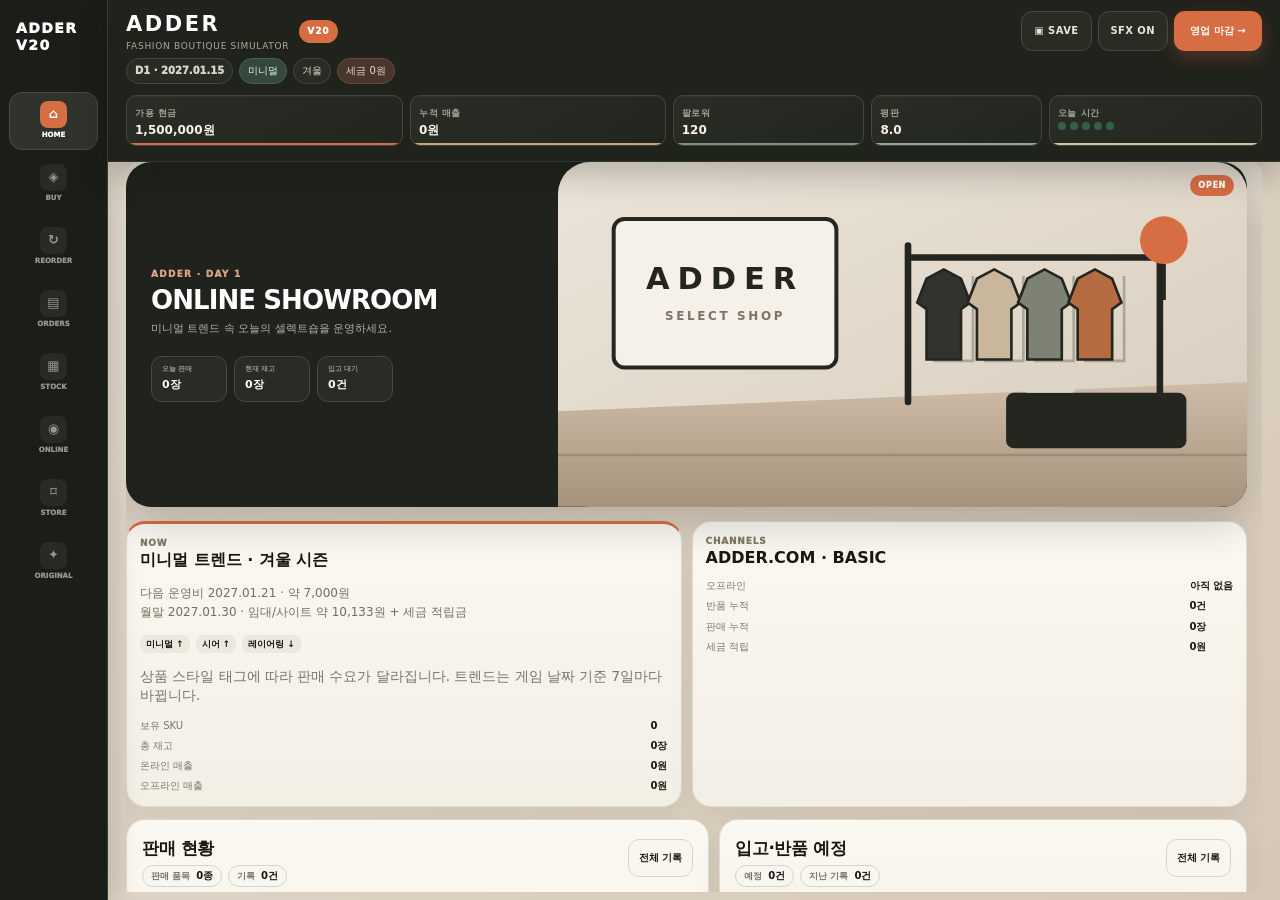
==== commit 061fb0de: "Release ADDER V20 analytics, bestsellers, supplier sorting and photo audience" ====
--- a/docs/index.html
+++ b/docs/index.html
@@ -1,18 +1,18 @@
-<!doctype html>
-<html lang="ko">
-<head>
-<meta charset="utf-8">
-<meta name="viewport" content="width=device-width,initial-scale=1,viewport-fit=cover">
-<meta name="mobile-web-app-capable" content="yes">
-<meta name="apple-mobile-web-app-status-bar-style" content="black-translucent">
-<meta name="format-detection" content="telephone=no">
-<meta name="theme-color" content="#1d1f1a">
-<meta name="apple-mobile-web-app-capable" content="yes">
-<meta name="apple-mobile-web-app-title" content="ADDER">
-<title>ADDER Boutique Sim · V19</title>
-<meta property="og:title" content="ADDER Boutique Sim · V19">
-<meta property="og:description" content="상품 비주얼과 게임형 HUD로 새롭게 설계한 패션 셀렉트숍 경영 시뮬레이터.">
-
+<!doctype html>
+<html lang="ko">
+<head>
+<meta charset="utf-8">
+<meta name="viewport" content="width=device-width,initial-scale=1,viewport-fit=cover">
+<meta name="mobile-web-app-capable" content="yes">
+<meta name="apple-mobile-web-app-status-bar-style" content="black-translucent">
+<meta name="format-detection" content="telephone=no">
+<meta name="theme-color" content="#1d1f1a">
+<meta name="apple-mobile-web-app-capable" content="yes">
+<meta name="apple-mobile-web-app-title" content="ADDER">
+<title>ADDER Boutique Sim · V20</title>
+<meta property="og:title" content="ADDER Boutique Sim · V20">
+<meta property="og:description" content="상품 비주얼과 게임형 HUD로 새롭게 설계한 패션 셀렉트숍 경영 시뮬레이터.">
+
 <style>
 :root{--bg:#f3f0e8;--paper:#fbf9f3;--ink:#171814;--muted:#74766d;--line:#d8d4c8;--green:#365f49;--green2:#e4ece4;--red:#8b3e3c;--red2:#f1e1dd;--shadow:0 14px 36px rgba(34,32,27,.08)}
 *{box-sizing:border-box}html{background:var(--bg)}body{margin:0;color:var(--ink);background:linear-gradient(180deg,#f7f5ef 0,#efebe2 100%);font:14px/1.45 -apple-system,BlinkMacSystemFont,"Noto Sans KR",system-ui,sans-serif;min-height:100dvh}.app{max-width:1180px;margin:auto;padding:18px 16px 110px}.top{position:relative;z-index:20;margin:-18px -16px 16px;padding:14px 16px 12px;background:rgba(247,245,239,.94);backdrop-filter:blur(14px);border-bottom:1px solid rgba(216,212,200,.8)}.brandrow,.row{display:flex;align-items:center;gap:10px}.brandrow{justify-content:space-between}.wordmark{font-weight:900;letter-spacing:.12em;font-size:22px}.sub{font-size:11px;color:var(--muted);letter-spacing:.08em}.close-day{border:0;border-radius:999px;padding:10px 14px;background:var(--ink);color:white;font-weight:800;cursor:pointer}.ticker{display:flex;gap:8px;overflow:auto;padding-top:10px;scrollbar-width:none}.chip{white-space:nowrap;border:1px solid var(--line);background:var(--paper);border-radius:999px;padding:6px 9px;font-size:12px}.chip.hot{border-color:#b9c9bc;background:var(--green2);color:#214432}.chip.warn{border-color:#d7b6b2;background:var(--red2);color:#6e302f}.metrics{display:grid;grid-template-columns:repeat(4,1fr);gap:8px;margin:14px 0}.metric{background:var(--paper);border:1px solid var(--line);border-radius:15px;padding:12px}.metric b{display:block;font-size:16px;margin-top:4px}.metric small{color:var(--muted)}.tabs{display:flex;gap:7px;overflow:auto;padding:10px 0 10px;scrollbar-width:none;position:sticky;top:0;z-index:40;background:rgba(243,240,232,.96);backdrop-filter:blur(16px);-webkit-backdrop-filter:blur(16px);border-bottom:1px solid rgba(216,212,200,.9);margin:0 -16px 12px;padding-left:16px;padding-right:16px;box-shadow:0 7px 16px rgba(34,32,27,.05)}.tab{border:1px solid var(--line);background:transparent;color:var(--muted);border-radius:999px;padding:9px 12px;font-weight:700;white-space:nowrap}.tab.active{background:var(--ink);color:#fff;border-color:var(--ink)}.panel{display:grid;gap:12px}.hero{background:var(--ink);color:#f8f4ea;border-radius:24px;padding:22px;box-shadow:var(--shadow);overflow:hidden;position:relative}.hero:after{content:"A";position:absolute;right:-8px;bottom:-54px;font-weight:900;font-size:170px;color:rgba(255,255,255,.055)}.hero h1{margin:0 0 6px;font-size:24px}.hero p{margin:0;color:#c9c8c0;max-width:580px}.grid{display:grid;grid-template-columns:repeat(2,minmax(0,1fr));gap:12px}.grid3{display:grid;grid-template-columns:repeat(3,minmax(0,1fr));gap:12px}.card{background:var(--paper);border:1px solid var(--line);border-radius:18px;padding:15px;box-shadow:0 5px 18px rgba(35,32,24,.035)}.card h2,.card h3{margin:0 0 8px}.card h2{font-size:17px}.card h3{font-size:15px}.eyebrow{font-size:10px;letter-spacing:.11em;color:var(--muted);text-transform:uppercase;font-weight:800}.price{font-size:18px;font-weight:900}.muted{color:var(--muted)}.tiny{font-size:11px;color:var(--muted)}.badges{display:flex;gap:5px;flex-wrap:wrap;margin:8px 0}.badge{font-size:10px;font-weight:800;padding:4px 6px;border-radius:6px;background:#ece8de}.badge.green{background:var(--green2);color:#214432}.badge.red{background:var(--red2);color:#6e302f}.badge.dark{background:#252721;color:white}.kv{display:grid;grid-template-columns:1fr auto;gap:7px 10px;margin-top:9px}.kv span:nth-child(odd){color:var(--muted)}button{font:inherit}.btn{border:1px solid var(--line);background:white;border-radius:10px;padding:9px 11px;font-weight:800;cursor:pointer;color:var(--ink)}.btn.primary{background:var(--green);border-color:var(--green);color:white}.btn.red{background:var(--red);border-color:var(--red);color:white}.btn:disabled{opacity:.35;cursor:not-allowed}.actions{display:flex;gap:7px;flex-wrap:wrap;margin-top:12px}.actions .btn{flex:1;min-width:95px}.section-title{display:flex;align-items:end;justify-content:space-between;margin:6px 2px 0}.section-title h2{margin:0;font-size:19px}.section-title p{margin:0;color:var(--muted);font-size:11px}.stock{font-size:28px;font-weight:900;letter-spacing:-.04em}.field{display:flex;align-items:center;gap:6px;background:white;border:1px solid var(--line);border-radius:10px;padding:3px 4px 3px 9px}.field input{width:100%;min-width:0;border:0;background:transparent;outline:0;font:inherit;font-weight:800}.field .btn{padding:7px 9px}.progress{height:6px;border-radius:99px;background:#e7e3d9;overflow:hidden}.progress>i{display:block;height:100%;background:var(--green);border-radius:inherit}.list{display:grid;gap:8px}.log{padding:9px 0;border-bottom:1px dashed var(--line);font-size:12px}.log:last-child{border:0}.empty{padding:34px 18px;text-align:center;border:1px dashed var(--line);border-radius:16px;color:var(--muted);background:rgba(255,255,255,.35)}.queue{display:flex;gap:8px;overflow:auto}.queue .chip{border-radius:10px}.location.current{outline:2px solid var(--green);background:#f8fbf7}.money-lock{font-size:11px;color:var(--red)}.toast{position:fixed;left:50%;bottom:88px;transform:translate(-50%,20px);background:#171814;color:white;padding:11px 14px;border-radius:12px;opacity:0;pointer-events:none;transition:.18s;z-index:100;max-width:min(90vw,520px);box-shadow:var(--shadow)}.toast.show{opacity:1;transform:translate(-50%,0)}.toast.error{background:var(--red)}.footer-note{margin-top:18px;font-size:10px;color:var(--muted);text-align:center}.danger-link{background:none;border:0;color:#9b7775;text-decoration:underline;font-size:11px}.apdots{display:flex;gap:4px}.apdots i{width:8px;height:8px;border-radius:50%;background:var(--green)}.apdots i.off{background:#d8d4c8}.split{display:grid;grid-template-columns:1.3fr .7fr;gap:12px}.seller{display:flex;justify-content:space-between;gap:8px;padding:8px 0;border-top:1px solid var(--line)}.seller:first-child{border-top:0}.trendbox{background:linear-gradient(135deg,var(--green2),#f5efe0)}
@@ -1092,7 +1092,7 @@
 .save-row-main{min-width:0;overflow-wrap:anywhere}
 body.save-open{overflow:hidden}
 .toast{z-index:5000!important}
-@media(min-width:700px){#tabs.tabs:before,.sticky-shell .tabs:before{content:"ADDER\A V19"!important}}
+@media(min-width:700px){#tabs.tabs:before,.sticky-shell .tabs:before{content:"ADDER\A V20"!important}}
 @media(max-width:699px){.shop-scene{grid-template-columns:minmax(0,1fr)}.sales-history-head{display:none!important}.sales-history-list .sales-history-row{grid-template-columns:minmax(0,1fr)!important}.save-create{grid-template-columns:minmax(0,1fr)!important}.save-file-tools{display:flex!important;flex-direction:column;align-items:stretch}.save-file-actions{display:flex;flex-wrap:wrap}.save-file-actions .btn{flex:1 1 140px}.save-row{grid-template-columns:minmax(0,1fr)!important}}
 
 /* V16 viewport checkout; section anchors keep the last products reachable. */
@@ -1154,1050 +1154,1139 @@
 /* V16: every tab has a bounded scroll surface below the fixed HUD. */
 .workspace-header[hidden]{display:none!important}.workspace-body{overflow-x:hidden;scroll-padding-top:8px}.pwa-status:empty{display:none}.workspace-body>.shop-scene{margin-top:0!important}
 
-/* V19: fit within the existing HOME card, including narrow screens. */
+/* V20: fit within the existing HOME card, including narrow screens. */
 .weekly-trends{display:flex;flex-wrap:wrap;gap:6px;margin:8px 0;max-width:100%}
 
 .operating-note,.stock-age-note{font-size:12px;line-height:1.6;overflow-wrap:anywhere;color:#786d5f}.stock-age-note{margin:8px 0}.long-stock{color:#a24a38;font-weight:700}
 
-</style>
+/* V20 compact controls and overlays: no card-size changes. */
+.bestseller-icon{position:absolute;right:10px;top:10px;width:24px;height:24px;display:grid;place-items:center;background:#f0d58e;color:#66501c;border-radius:50%;font-size:15px;z-index:2;pointer-events:none}.bestseller-tag{background:#f0d58e;color:#66501c}.supplier-directory-sort{display:flex;flex-wrap:wrap;gap:6px;margin:8px 0}.supplier-directory-sort label{display:flex;align-items:center;gap:4px;flex:1;min-width:0;font-size:11px}.supplier-directory-sort select{width:100%;min-width:0;min-height:44px;background:#faf7f1;border:1px solid #cfc5b7;border-radius:10px;padding:4px}.supplier-directory-sort button{min-height:44px;padding:6px;font-size:11px}.supplier-favorite-controls label{min-height:44px}.supplier-favorite-controls span{white-space:nowrap}.management-overview,.management-metrics{display:grid;grid-template-columns:repeat(3,minmax(0,1fr));gap:8px;margin:10px 0}.management-overview span,.management-metrics>div{min-width:0;padding:8px;border-radius:10px;background:#f0ebe2}.management-overview small,.management-metrics small{display:block;color:#7d7568;font-size:11px}.management-overview b,.management-metrics b{display:block;font-size:14px;overflow-wrap:anywhere}.management-detail{padding:12px 0;border-bottom:1px solid #d8cebf;margin-bottom:12px;overflow-wrap:anywhere}.management-detail select{min-height:44px;max-width:160px}.management-detail p{font-size:12px}@media(max-width:600px){.management-metrics{grid-template-columns:repeat(2,minmax(0,1fr))}.management-overview b{font-size:12px}}
+.supplier-directory-sort label{white-space:nowrap}.supplier-directory-sort select{width:0;flex:1;min-width:80px}.management-detail select{background:#faf7f1;border:1px solid #cfc5b7;border-radius:10px;padding:8px}
+
+</style>
 <link rel="manifest" href="./manifest.webmanifest">
 <link rel="apple-touch-icon" sizes="180x180" href="./icons/apple-touch-icon.png">
-</head>
-<body>
-<main class="app game-shell">
-<div class="sticky-shell">
-  <header class="top">
-    <div class="brandrow"><div class="brand-lockup"><div><div class="wordmark">ADDER</div><div class="sub">FASHION BOUTIQUE SIMULATOR</div></div><span class="version-pill">V19</span></div><div class="top-actions"><button id="saveMenu" class="save-toggle" aria-label="게임 저장 관리">▣ <span>SAVE</span></button><button id="soundToggle" class="sound-toggle" aria-label="효과음 켜기 또는 끄기" aria-pressed="true">♪ <span>SFX</span></button><button id="endDay" class="close-day"><span>영업 마감</span> →</button></div></div>
-    <div id="ticker" class="ticker"></div>
-  </header>
-  <section id="metrics" class="metrics"></section>
-</div>
-<nav id="tabs" class="tabs" aria-label="주요 운영 메뉴"></nav>
-<div class="sticky-spacer" aria-hidden="true"></div>
-<section id="panel" class="panel"><div class="empty">로컬 게임을 불러오는 중…</div></section>
-<div class="footer-note">임대료·세금·시장 가격은 게임 밸런스를 위한 가상 수치입니다.<br>독립 실행 버전 · 이 브라우저에 자동 저장됩니다. 파일 백업으로 다른 기기에 옮길 수 있습니다.<br><button id="reset" class="danger-link">새 게임</button></div>
-</main>
-<div id="toast" class="toast"></div>
-<div id="saveLayer"></div>
-<div id="navLayer"></div>
+</head>
+<body>
+<main class="app game-shell">
+<div class="sticky-shell">
+  <header class="top">
+    <div class="brandrow"><div class="brand-lockup"><div><div class="wordmark">ADDER</div><div class="sub">FASHION BOUTIQUE SIMULATOR</div></div><span class="version-pill">V20</span></div><div class="top-actions"><button id="saveMenu" class="save-toggle" aria-label="게임 저장 관리">▣ <span>SAVE</span></button><button id="soundToggle" class="sound-toggle" aria-label="효과음 켜기 또는 끄기" aria-pressed="true">♪ <span>SFX</span></button><button id="endDay" class="close-day"><span>영업 마감</span> →</button></div></div>
+    <div id="ticker" class="ticker"></div>
+  </header>
+  <section id="metrics" class="metrics"></section>
+</div>
+<nav id="tabs" class="tabs" aria-label="주요 운영 메뉴"></nav>
+<div class="sticky-spacer" aria-hidden="true"></div>
+<section id="panel" class="panel"><div class="empty">로컬 게임을 불러오는 중…</div></section>
+<div class="footer-note">임대료·세금·시장 가격은 게임 밸런스를 위한 가상 수치입니다.<br>독립 실행 버전 · 이 브라우저에 자동 저장됩니다. 파일 백업으로 다른 기기에 옮길 수 있습니다.<br><button id="reset" class="danger-link">새 게임</button></div>
+</main>
+<div id="toast" class="toast"></div>
+<div id="saveLayer"></div>
+<div id="navLayer"></div>
 <script>
 globalThis.AdderLogic=(()=>{
-const meta={game:"ADDER Boutique Sim V19",minPlayers:1,maxPlayers:1};
-const PRODUCTS=[
-["e01","Gloss Utility Vest","베스트",78000,169000,4,4,"utility","spring","s1",8],["e02","Soft Nylon Cargo","팬츠",62000,139000,4,3,"gorpcore","all","s1",10],["e03","Sheer Layer Top","탑",28000,69000,3,4,"sheer","spring","s2",14],["e04","Pleated Leather Vest","베스트",100000,219000,5,5,"volume","all","s3",5],["e05","Washed Cotton Shirt","셔츠",43000,99000,4,2,"minimal","all","s4",12],["e06","Balloon Skirt","스커트",49000,119000,4,4,"volume","spring","s2",9],["e07","U-neck Halter Inner","이너",15000,32000,4,2,"layering","all","s5",20],["e08","Crinkle Nylon Shirt","셔츠",52000,119000,4,4,"shine","spring","s1",9],["e09","Wide Tailored Slacks","팬츠",58000,129000,5,2,"minimal","all","s4",11],["e10","Mesh Cardigan","가디건",38000,89000,3,3,"sheer","spring","s2",12],["e11","Satin Drawstring Pants","팬츠",55000,129000,4,4,"shine","all","s3",8],["e12","Structured Hoodie Vest","베스트",64000,149000,4,4,"utility","all","s6",8],["e13","Compact Cotton Tee","탑",22000,52000,4,1,"minimal","all","s5",18],["e14","Light Tech Windbreaker","아우터",75000,169000,4,4,"gorpcore","spring","s6",7],["e15","Soft Draped Skirt","스커트",45000,109000,4,3,"feminine","spring","s3",10],["e16","Nylon Layer Dress","드레스",68000,159000,4,5,"layering","spring","s6",6],["e17","Washed Sheer Shirt","셔츠",35000,79000,3,3,"sheer","spring","s2",15],["e18","Pleated Wide Trousers","팬츠",66000,149000,5,4,"volume","all","s4",7],
-["e19","Tint Sheer Dress","드레스",62000,149000,4,5,"sheer","spring","s7",9],["e20","Ribbon Mesh Top","탑",34000,79000,3,4,"layering","spring","s7",13],["e21","Curve Balloon Skirt","스커트",52000,125000,4,5,"volume","all","s7",8],
-["e22","Soft Collar Blouson","아우터",82000,185000,5,3,"minimal","all","s8",7],["e23","Matte Tech Trousers","팬츠",64000,145000,4,4,"gorpcore","all","s8",9],["e24","Compact Layer Jacket","아우터",91000,205000,5,4,"utility","spring","s8",6],
-["e25","Twist Jersey Top","탑",33000,79000,4,4,"feminine","all","s9",12],["e26","Satin Column Dress","드레스",74000,169000,4,5,"shine","spring","s9",7],["e27","Color Pleat Shirt","셔츠",48000,109000,4,4,"volume","spring","s9",10]
-].map(p=>({id:p[0],name:p[1],category:p[2],wholesale:p[3],retail:p[4],quality:p[5],unique:p[6],trend:p[7],season:p[8],supplierId:p[9],stockBase:p[10],source:"EDIT"}));
-const PALETTE={Black:["Black","#252623"],Charcoal:["Charcoal","#4b4e4b"],White:["White","#eeeae2"],Ivory:["Ivory","#e7e0d3"],Cream:["Cream","#ddd2bd"],Stone:["Stone","#afa99f"],Taupe:["Taupe","#92877b"],Sand:["Sand","#c0b39c"],Khaki:["Khaki","#7a7864"],Olive:["Olive","#70765f"],Moss:["Moss","#707866"],Sage:["Sage","#a1a78f"],Fog:["Fog","#b1b5b0"],Silver:["Silver","#a9acab"],"Blue Gray":["Blue Gray","#89999f"],"Mute Blue":["Mute Blue","#8798a3"],Navy:["Navy","#39434b"],Brown:["Brown","#745f54"],Cocoa:["Cocoa","#806c61"],Bone:["Bone","#d8cfbd"],Smoke:["Smoke","#8f8e8a"],Pebble:["Pebble","#a19a90"],Beige:["Beige","#b5a991"],Steel:["Steel","#777d7d"],"Dust Blue":["Dust Blue","#83969d"],"Pale Lemon":["Pale Lemon","#e8dda3"],Butter:["Butter","#e2cf91"],"Pale Violet":["Pale Violet","#b8a7c5"],Lavender:["Lavender","#aa9ac1"],Mint:["Mint","#a9c2b3"],"Soft Green":["Soft Green","#9eb08f"],"Leaf Green":["Leaf Green","#66805c"],"Dust Rose":["Dust Rose","#b89491"],Wine:["Wine","#77525b"],Coral:["Coral","#c77f6d"],Grape:["Grape","#766080"],Cobalt:["Cobalt","#5b6f9b"]};
-const SUPPLIER_COLOR_POOLS={s1:["Black","Charcoal","Khaki","Olive","Moss","Silver","Sand","Cobalt"],s2:["Ivory","Smoke","White","Pale Lemon","Pale Violet","Sage","Blue Gray","Mint"],s3:["Black","Cocoa","Bone","Steel","Dust Rose","Wine","Silver","Cream"],s4:["Black","Charcoal","Taupe","Stone","Navy","Beige","White","Fog"],s5:["White","Black","Brown","Cream","Pale Lemon","Soft Green","Dust Blue","Charcoal"],s6:["Black","Charcoal","Olive","Fog","Mute Blue","Sand","Moss","Cobalt"],s7:["Ivory","Smoke","Pale Violet","Mint","Pale Lemon","Leaf Green","Black","Lavender"],s8:["Charcoal","Pebble","Taupe","Sage","Mute Blue","Fog","Black","Stone"],s9:["Black","Cream","Pale Lemon","Grape","Leaf Green","Dust Rose","Wine","Coral"]};
-const MUTED_COLORS=new Set(["Black","Charcoal","White","Ivory","Cream","Stone","Taupe","Sand","Khaki","Olive","Moss","Sage","Fog","Silver","Blue Gray","Mute Blue","Navy","Brown","Cocoa","Bone","Smoke","Pebble","Beige","Steel","Dust Blue"]);
-const COLOR_FAMILY={Black:"dark",Charcoal:"dark",White:"light",Ivory:"light",Cream:"light",Bone:"light",Stone:"taupe",Taupe:"taupe",Pebble:"taupe",Beige:"taupe",Sand:"taupe",Khaki:"earthgreen",Olive:"earthgreen",Moss:"earthgreen",Sage:"softgreen",Mint:"softgreen","Soft Green":"softgreen",Fog:"gray",Silver:"gray",Steel:"gray",Smoke:"gray","Blue Gray":"blue","Mute Blue":"blue","Dust Blue":"blue",Navy:"navy",Cobalt:"cobalt",Brown:"brown",Cocoa:"brown","Pale Lemon":"yellow",Butter:"yellow","Pale Violet":"violet",Lavender:"violet",Grape:"purple","Dust Rose":"rose",Wine:"wine",Coral:"coral","Leaf Green":"green"};
-const TREND_COLORS={layering:["Ivory","Pale Violet","Mint"],shine:["Silver","Wine","Cocoa"],utility:["Khaki","Cobalt","Sand"],sheer:["Pale Lemon","Pale Violet","Mint","Dust Rose"],volume:["Cobalt","Coral","Grape"],minimal:["Black","White","Navy"],gorpcore:["Olive","Cobalt","Fog"],feminine:["Dust Rose","Pale Lemon","Grape","Leaf Green"]};
-const SEASON_COLORS={winter:["Black","Navy","Wine"],spring:["Pale Lemon","Pale Violet","Mint","Dust Rose"],summer:["White","Cobalt","Mint","Silver"],fall:["Khaki","Cocoa","Wine","Cream"],all:["Black","Ivory","Cobalt","Dust Rose"]};
-function spreadColors(names,existing,count){const out=[],used=new Set(existing.map(x=>COLOR_FAMILY[x]||x));for(const n of [...new Set(names)]){const f=COLOR_FAMILY[n]||n;if(!used.has(f)){out.push(n);used.add(f);if(out.length>=count)return out}}for(const n of [...new Set(names)])if(!out.includes(n)&&!existing.includes(n)){out.push(n);if(out.length>=count)break}return out.slice(0,count)}
-const LEGACY_COLORWAYS={e01:[["Black","#242522"],["Khaki","#73735f"],["Sand","#c2b39c"]],e02:[["Charcoal","#4e514d"],["Olive","#6f745f"],["Stone","#b1aa9d"]],e03:[["Ivory","#eee9dc"],["Smoke","#8c8b87"],["Pale Lemon","#e8dfa2"]],e04:[["Black","#252423"],["Brown","#70564b"],["Bone","#d8d0bf"]],e05:[["White","#e9e7df"],["Blue Gray","#89979d"],["Dust Khaki","#94917b"]],e06:[["Black","#292a28"],["Olive","#78806b"],["Cream","#d9d0bd"]],e07:[["White","#eee9df"],["Charcoal","#565753"],["Khaki","#85816c"]],e08:[["Black","#30312f"],["Silver","#a9aba8"],["Moss","#747b6b"]],e09:[["Black","#292a29"],["Gray","#7d7e79"],["Beige","#b6aa95"]],e10:[["Black","#353633"],["Ivory","#ddd7ca"],["Sage","#a2a58f"]],e11:[["Black","#2b2c2b"],["Steel","#777d7d"],["Cocoa","#816c60"]],e12:[["Black","#2c2d2a"],["Khaki","#6f745f"],["Taupe","#948a7c"]],e13:[["White","#ece9e2"],["Black","#2b2c29"],["Brown","#786157"]],e14:[["Black","#30312f"],["Fog","#aeb1ac"],["Olive","#747a67"]],e15:[["Black","#2c2d2b"],["Cream","#d8d0bd"],["Dust Rose","#b99993"]],e16:[["Black","#292a28"],["Moss","#727966"],["Sand","#c2b59f"]],e17:[["White","#e7e3da"],["Smoke","#93928e"],["Blue Gray","#8b999e"]],e18:[["Black","#2b2c2a"],["Taupe","#8f8579"],["Stone","#b0aaa0"]]};
-function hashString(v){let h=2166136261;for(let i=0;i<v.length;i++){h^=v.charCodeAt(i);h=Math.imul(h,16777619)}return h>>>0}
-function buildEditColorways(p){const seed=hashString(`${p.id}|${p.supplierId}`),brand=SUPPLIER_COLOR_POOLS[p.supplierId]||SUPPLIER_COLOR_POOLS.s4,pool=[...new Set([...brand,...(TREND_COLORS[p.trend]||[]),...(SEASON_COLORS[p.season]||SEASON_COLORS.all)])],ranked=[...pool].sort((a,b)=>r(seed+hashString(a))-r(seed+hashString(b))),outer=["아우터","베스트","가디건"].includes(p.category),expressive=["탑","이너","드레스","셔츠"].includes(p.category),legacy=LEGACY_COLORWAYS[p.id]||[];let count=outer?2+Math.floor(r(seed+101)*3):expressive?3+Math.floor(r(seed+103)*3):2+Math.floor(r(seed+107)*4);if(legacy.length)count=Math.max(legacy.length,Math.min(5,legacy.length+Math.floor(r(seed+109)*3)));else count=Math.min(5,count);let candidates=ranked.filter(x=>!legacy.some(c=>c[0]===x)),chosen=[];if(outer){const safe=candidates.filter(x=>MUTED_COLORS.has(x)),accent=candidates.filter(x=>!MUTED_COLORS.has(x)),allow=(p.supplierId==="s7"||p.supplierId==="s9"||p.unique>=5)&&r(seed+211)>.45;chosen=safe.slice(0,Math.min(count-legacy.length,allow?Math.max(0,count-legacy.length-1):count-legacy.length));if(legacy.length+chosen.length<count)chosen.push(...accent.slice(0,count-legacy.length-chosen.length))}else if(["팬츠","스커트"].includes(p.category)){const safe=candidates.filter(x=>MUTED_COLORS.has(x)),accent=candidates.filter(x=>!MUTED_COLORS.has(x)),slots=(p.supplierId==="s7"||p.supplierId==="s9"||r(seed+223)>.72)?1:0;chosen=safe.slice(0,Math.max(0,count-legacy.length-slots));if(legacy.length+chosen.length<count)chosen.push(...accent.slice(0,count-legacy.length-chosen.length));if(legacy.length+chosen.length<count)chosen.push(...candidates.filter(x=>!chosen.includes(x)).slice(0,count-legacy.length-chosen.length))}else chosen=candidates.slice(0,count-legacy.length);chosen=spreadColors([...chosen,...candidates],legacy.map(c=>c[0]),Math.max(0,count-legacy.length));return[...legacy,...chosen.map(x=>PALETTE[x])].slice(0,5)}
-const ORIGINAL_COLORWAYS={o01:[["White","#eeeae0"],["Pale Lemon","#e8dda3"],["Black","#2d2e2b"]],o02:[["Khaki","#747762"],["Black","#2b2c29"],["Sand","#b6a992"]],o03:[["White","#eeeae2"],["Charcoal","#535450"],["Khaki","#83806b"]],o04:[["Ivory","#ded8cc"],["Black","#292a28"],["Dust Blue","#84969d"]]};
-const COLORWAYS={...Object.fromEntries(PRODUCTS.map(p=>[p.id,buildEditColorways(p)])),...ORIGINAL_COLORWAYS};
-
-const ORIGINALS=[
-{id:"o01",name:"Gloss Nylon Halter",category:"탑",unitCost:39000,retail:89000,devCost:170000,quality:5,unique:5,trend:"shine",season:"spring",source:"ORIGINAL",note:"화이트 + 페일 레몬 / 4cm 타이 / 5cm 프릴"},{id:"o02",name:"Volume Cargo Pants",category:"팬츠",unitCost:59000,retail:139000,devCost:220000,quality:5,unique:4,trend:"utility",season:"all",source:"ORIGINAL",note:"원단량을 넉넉히 쓴 와이드 볼륨"},{id:"o03",name:"Layered U Halter",category:"이너",unitCost:21000,retail:49000,devCost:110000,quality:4,unique:3,trend:"layering",season:"all",source:"ORIGINAL",note:"스판면 U넥 / 단독·레이어드 겸용"},{id:"o04",name:"Pleat Panel Top",category:"탑",unitCost:47000,retail:109000,devCost:190000,quality:5,unique:5,trend:"volume",season:"spring",source:"ORIGINAL",note:"절제된 플리츠 패널 디테일"}];
-const SUPPLIERS=[
-{id:"s1",name:"VANTA",location:"apM PLACE · 3F",style:"테크 유틸리티 · 저채도"},{id:"s2",name:"MORROW",location:"apM · 5F",style:"시어 레이어 · 소프트 컬러"},{id:"s3",name:"LEAF 27",location:"apM Luxe · 2F",style:"광택 · 드레이프 · 볼륨"},{id:"s4",name:"FORME",location:"디오트 · 4F",style:"테일러링 · 미니멀"},{id:"s5",name:"COMMON NOTE",location:"신평화 · 2F",style:"베이직 · 레이어 이너"},{id:"s6",name:"NOMAD ROOM",location:"DDP Fashion Mall · 3F",style:"고프코어 · 구조적 실루엣"},{id:"s7",name:"ARC SECOND",location:"apM Luxe · 4F",style:"컬러 시어 · 볼륨 레이어"},{id:"s8",name:"STUDIO MUTE",location:"디오트 · 2F",style:"뮤트 테일러링 · 소프트 아우터"},{id:"s9",name:"LILT",location:"apM PLACE · 5F",style:"페미닌 컬러 · 드레이프"}
-];
-const LOCATIONS=[{id:"bupyeong",name:"부평 지하상가",deposit:3000000,rent:650000,traffic:1.15,prestige:.9,visitors:75,visitBoost:[1,1.14,1.26],desc:"낮은 고정비, 빠른 유동"},{id:"yeonnam",name:"연남 골목",deposit:8000000,rent:1200000,traffic:1.35,prestige:1.05,visitors:90,visitBoost:[1,1.13,1.24],desc:"취향 고객과 관광 유입"},{id:"hongdae",name:"홍대",deposit:15000000,rent:2000000,traffic:1.75,prestige:1.15,visitors:125,visitBoost:[1,1.12,1.22],desc:"큰 유동, 높은 회전"},{id:"seongsu",name:"성수동",deposit:35000000,rent:3600000,traffic:2.05,prestige:1.5,visitors:145,visitBoost:[1,1.11,1.21],desc:"브랜드 목적 방문 증가"},{id:"hannam",name:"한남동",deposit:70000000,rent:6000000,traffic:2.25,prestige:1.9,visitors:155,visitBoost:[1,1.10,1.19],desc:"높은 객단가와 브랜드 효과"},{id:"cheongdam",name:"청담",deposit:120000000,rent:9000000,traffic:2.15,prestige:2.3,visitors:150,visitBoost:[1,1.09,1.18],desc:"최고급 플래그십 상권"}];
-const SITE_TIERS=[{name:"BASIC",cost:0,traffic:1,conv:1,maint:19000},{name:"EDITORIAL",cost:300000,traffic:1.18,conv:1.15,maint:39000},{name:"STUDIO",cost:1200000,traffic:1.45,conv:1.3,maint:69000},{name:"FLAGSHIP",cost:4000000,traffic:1.85,conv:1.5,maint:129000}];
-const SHOOTS={quick:{name:"셀프 야외",cost:0,q:1},horizon:{name:"화이트 호리존",cost:18000,q:2},editorial:{name:"에디토리얼",cost:75000,q:3}};
-const FACTORIES=[
-{id:"sample",name:"샘플·소량 봉제실",cost:0,maxQty:30,leadFirst:7,leadReorder:5,desc:"초기 소량 생산에 적합 · 개발 7일 / 리오더 5일"},
-{id:"small",name:"소형 생산공장",cost:650000,maxQty:60,leadFirst:7,leadReorder:4,desc:"인력 확대로 리오더가 빨라지는 단계 · 개발 7일 / 리오더 4일"},
-{id:"medium",name:"중형 메인공장",cost:2200000,maxQty:120,leadFirst:6,leadReorder:4,desc:"개발과 생산 인력이 안정되는 단계 · 개발 6일 / 리오더 4일"},
-{id:"large",name:"대형 양산공장",cost:6500000,maxQty:250,leadFirst:6,leadReorder:3,desc:"대형 생산팀으로 리오더가 가장 빠름 · 개발 6일 / 리오더 3일"}
-];
-const TRENDS=["layering","shine","utility","sheer","volume","minimal","gorpcore","feminine"];
-function r(seed){let x=(seed|0)+0x6D2B79F5;x=Math.imul(x^(x>>>15),x|1);x^=x+Math.imul(x^(x>>>7),x|61);return((x^(x>>>14))>>>0)/4294967296}
-function clamp(v,a,b){return Math.max(a,Math.min(b,v))} function pdef(id,s){return PRODUCTS.find(p=>p.id===id)||(s?.generatedProducts||[]).find(p=>p.id===id)||ORIGINALS.find(p=>p.id===id)||(s?.generatedOriginals||[]).find(p=>p.id===id)} function loc(id){return LOCATIONS.find(x=>x.id===id)} function available(s){return Math.floor(s.cash-s.taxReserve)} function relDiscount(v){return v>=80?.1:v>=60?.07:v>=40?.04:v>=20?.02:0} function trendFor(d){return TRENDS[Math.floor((d-1)/7)%TRENDS.length]} function seasonFor(d){const m=Math.floor((14+d-1)/30)%12+1;return(m<=2||m===12)?"winter":m<=5?"spring":m<=8?"summer":"fall"}
-const SEASON_TREND_POOLS={winter:["minimal","layering","shine","utility","gorpcore"],spring:["feminine","sheer","layering","volume","minimal"],summer:["sheer","minimal","utility","feminine","shine"],fall:["layering","utility","volume","shine","gorpcore","minimal"]};
-function ensureRandomWorld(s){if(!Number.isFinite(Number(s.worldSeed)))s.worldSeed=Number(s.seed)||72841;s.version=Math.max(Number(s.version)||0,14);return s}
-function trendForState(s,d=s.day){return weeklyTrendState(s,d).rising[0]} function dateFor(d){const t=14+d-1,mi=Math.floor(t/30),y=2027+Math.floor(mi/12),m=mi%12+1,dd=t%30+1;return`${y}.${String(m).padStart(2,"0")}.${String(dd).padStart(2,"0")}`} function marketIds(c,d){return PRODUCTS.map((p,i)=>({id:p.id,v:r(9917+c*7919+Math.floor(d/3)*313+i*101)})).sort((a,b)=>b.v-a.v).slice(0,8).map(x=>x.id)}
-function seasonMeta(d){const t=14+d-1,mi=Math.floor(t/30),year=Math.floor(mi/12),m=mi%12+1,dom=t%30;if(m===12)return{index:(year+1)*4,day:dom};if(m<=2)return{index:year*4,day:30+(m-1)*30+dom};if(m<=5)return{index:year*4+1,day:(m-3)*30+dom};if(m<=8)return{index:year*4+2,day:(m-6)*30+dom};return{index:year*4+3,day:(m-9)*30+dom}}
-function supplierDropDays(id,d){const sm=seasonMeta(d),seed=hashString(`${id}|season|${sm.index}`),count=1+Math.floor(r(seed)*4),days=[];for(let j=0;j<count;j++){const a=Math.floor(j*90/count),b=Math.floor((j+1)*90/count),span=Math.max(1,b-a);days.push(a+Math.floor(r(seed+7919+j*313)*span))}return days}
-function supplierDropStatus(id,d){const sm=seasonMeta(d),days=supplierDropDays(id,d),today=days.includes(sm.day),next=days.find(x=>x>sm.day);return{count:days.length,today,nextIn:next==null?null:next-sm.day,days}}
-function supplierNewIds(id,d){const info=supplierDropStatus(id,d);if(!info.today)return[];const items=PRODUCTS.filter(p=>p.supplierId===id),sm=seasonMeta(d),dropIndex=info.days.indexOf(sm.day),seed=hashString(`${id}|${sm.index}|${dropIndex}`),start=Math.floor(r(seed+31)*items.length),count=items.length>1&&r(seed+47)>.58?2:1,out=[];for(let k=0;k<count;k++)out.push(items[(start+k)%items.length].id);return[...new Set(out)]}
-const GEN_PROFILES={
-s1:{cats:["베스트","팬츠","아우터","셔츠"],trends:["utility","gorpcore","shine"],flavor:["Gloss","Tech","Field","Structured","Matte"]},
-s2:{cats:["탑","드레스","셔츠","가디건","스커트"],trends:["sheer","layering","volume"],flavor:["Soft","Veil","Airy","Washed","Tint"]},
-s3:{cats:["베스트","팬츠","스커트","드레스","탑"],trends:["shine","volume","feminine"],flavor:["Satin","Pleat","Drape","Gloss","Liquid"]},
-s4:{cats:["셔츠","팬츠","아우터","베스트"],trends:["minimal","volume","utility"],flavor:["Tailored","Clean","Wide","Compact","Form"]},
-s5:{cats:["탑","이너","셔츠","가디건"],trends:["minimal","layering","feminine"],flavor:["Compact","Soft","Daily","Fine","Basic"]},
-s6:{cats:["아우터","베스트","팬츠","드레스"],trends:["gorpcore","utility","layering"],flavor:["Tech","Nylon","Trail","Shell","Modular"]},
-s7:{cats:["드레스","탑","스커트","셔츠"],trends:["sheer","volume","layering","feminine"],flavor:["Tint","Ribbon","Curve","Cloud","Color"]},
-s8:{cats:["아우터","팬츠","셔츠","베스트"],trends:["minimal","utility","gorpcore"],flavor:["Mute","Soft","Matte","Quiet","Studio"]},
-s9:{cats:["탑","드레스","스커트","셔츠","팬츠"],trends:["feminine","shine","volume"],flavor:["Twist","Satin","Drape","Lilt","Petal"]}}
-const DISCOVER_NAME_A=["ARCH","FRAME","MUTE","OBJECT","STILL","TRACE","NEST","FORM","PALE","LAYER","MOTION","ATELIER"];
-const DISCOVER_NAME_B=["LAB","INDEX","NOTE","WORKS","ROOM","OFFICE","STUDIO","LINE","ARCHIVE","PLACE","DEPT","HOUSE"];
-const DISCOVER_LOCATIONS=["apM PLACE · 2F","apM · 4F","apM Luxe · 3F","디오트 · 3F","신평화 · 3F","DDP Fashion Mall · 2F","청평화 · 4F","테크노 · 2F"];
-const DISCOVER_PROFILES=[
-{label:"구조적 실루엣 · 테일러링",cats:["아우터","베스트","팬츠","셔츠"],trends:["minimal","utility","volume"],flavor:["Frame","Form","Sharp","Quiet","Studio"]},
-{label:"고급 테크 · 유틸리티",cats:["아우터","베스트","팬츠","탑"],trends:["utility","gorpcore","shine"],flavor:["Tech","Field","Modular","Gloss","Shell"]},
-{label:"드레이프 · 여성적 볼륨",cats:["드레스","스커트","탑","셔츠"],trends:["feminine","volume","shine"],flavor:["Drape","Curve","Satin","Soft","Arc"]},
-{label:"시어 레이어 · 소재감",cats:["탑","이너","드레스","가디건"],trends:["sheer","layering","feminine"],flavor:["Veil","Layer","Airy","Tint","Fine"]},
-{label:"절제된 미니멀 · 고급 베이직",cats:["셔츠","팬츠","베스트","가디건"],trends:["minimal","layering","volume"],flavor:["Mute","Clean","Still","Compact","Line"]}
-];
-function allSupplierDefs(s){return[...SUPPLIERS,...(s?.discoveredSuppliers||[])]}
-function makeDiscoveredSupplier(s,seq){const seed=hashString(`discover|${s.seed}|${s.day}|${seq}`),recentStyles=(s.discoveredSuppliers||[]).slice(-2).map(x=>x.style),profilePool=DISCOVER_PROFILES.filter(x=>!recentStyles.includes(x.label)),pool=profilePool.length?profilePool:DISCOVER_PROFILES,profile=pool[Math.floor(r(seed+11)*pool.length)],a=DISCOVER_NAME_A[Math.floor(r(seed+23)*DISCOVER_NAME_A.length)],b=DISCOVER_NAME_B[Math.floor(r(seed+37)*DISCOVER_NAME_B.length)],base=`${a} ${b}`,used=new Set(allSupplierDefs(s).map(x=>x.name)),name=used.has(base)?`${base} ${String(seq).padStart(2,"0")}`:base,location=DISCOVER_LOCATIONS[Math.floor(r(seed+49)*DISCOVER_LOCATIONS.length)];return{id:`ds${seq}`,name,location,style:profile.label,profile:{cats:[...profile.cats],trends:[...profile.trends],flavor:[...profile.flavor]}}}
-const CATEGORY_NOUNS={"탑":["Top","Pullover","Tee"],"이너":["Inner","Halter","Layer Top"],"셔츠":["Shirt","Overshirt","Blouse"],"가디건":["Cardigan","Knit Cardigan","Mesh Cardigan"],"베스트":["Vest","Gilet","Layer Vest"],"팬츠":["Trousers","Pants","Cargo"],"스커트":["Skirt","Panel Skirt","Balloon Skirt"],"드레스":["Dress","Layer Dress","Column Dress"],"아우터":["Jacket","Blouson","Windbreaker"]}
-const TREND_WORDS={layering:["Layer","Double","Overlay"],shine:["Gloss","Satin","Luster"],utility:["Utility","Pocket","Work"],sheer:["Sheer","Mesh","Veil"],volume:["Volume","Balloon","Pleat"],minimal:["Clean","Minimal","Line"],gorpcore:["Tech","Trail","Shell"],feminine:["Soft","Drape","Curve"]}
-const CATEGORY_COST={"이너":17000,"탑":29000,"셔츠":44000,"가디건":45000,"베스트":59000,"팬츠":61000,"스커트":48000,"드레스":65000,"아우터":83000}
-const CATEGORY_STOCK={"이너":16,"탑":14,"셔츠":11,"가디건":10,"베스트":9,"팬츠":10,"스커트":10,"드레스":8,"아우터":7}
-const CATEGORY_FIT={"이너":"몸에 가볍게 붙는 슬림 핏","탑":"여유 있는 세미루즈 핏","셔츠":"드롭숄더의 여유로운 셔츠 핏","가디건":"가볍게 떨어지는 레귤러 핏","베스트":"박시한 레이어드 핏","팬츠":"허벅지부터 넓게 떨어지는 와이드 핏","스커트":"볼륨감 있게 떨어지는 미디 실루엣","드레스":"세로로 길게 떨어지는 롱 실루엣","아우터":"각진 어깨의 여유로운 아우터 핏"}
-const TREND_DETAIL={layering:"얇은 레이어 소재와 겹침 디테일",shine:"은은한 광택 원단과 절제된 절개",utility:"고밀도 코튼·나일론 계열과 실용 포켓",sheer:"가벼운 시어 소재와 비침 레이어",volume:"형태감 있는 원단과 볼륨 절개",minimal:"매끈한 표면감과 미니멀 봉제선",gorpcore:"가벼운 테크 원단과 기능성 디테일",feminine:"부드럽게 흐르는 소재와 드레이프 디테일"}
-function generatedProductNote(p){return `${CATEGORY_FIT[p.category]||"여유로운 실루엣"} · ${TREND_DETAIL[p.trend]||"간결한 소재와 디테일"}`}
-function round1000(v){return Math.max(1000,Math.round(v/1000)*1000)}
-function normLog(v,base,top){return clamp(Math.log10(1+Math.max(0,v)/base)/Math.log10(1+top/base),0,1)}
-function shopScale(s){const st=s.stats||{},cash=normLog(s.cash||0,500000,120000000),avail=normLog(available(s),500000,100000000),rev=normLog(st.revenue||0,300000,300000000),sold=normLog(st.sold||0,5,5000),store=clamp((s.store?.size||0)/3,0,1),rep=clamp((s.brandRep||0)/100,0,1),fol=normLog(s.followers||0,100,500000);return clamp(.08+.92*(cash*.11+avail*.12+rev*.18+sold*.14+store*.12+rep*.17+fol*.16),.08,1)}
-function supplierFactoryCapacity(sid){return 50+Math.floor(r(hashString(`${sid}|factory-cap`)+911)*51)}
-function factoryLeadDays(q){q=Math.max(0,Number(q)||0);return q?Math.max(1,Math.ceil(q/25)):0}
-function supplierSupport(s,sid){const scale=shopScale(s),rel=clamp((s.suppliers?.[sid]?.relation||0)/100,0,1),allocation=1+scale*1.65+rel*.55,factory=(scale>=.58&&rel>=.32)||rel>=.76||((s.stats?.revenue||0)>=80000000&&scale>=.48),factoryCapacity=supplierFactoryCapacity(sid);return{scale,rel,allocation,factory,factoryCapacity}}
-function generatedSeasonName(idx){return["winter","spring","summer","fall"][((idx%4)+4)%4]}
-const ORIGINAL_SEASON_COLOR_POOLS={winter:["Black","Charcoal","Cocoa","White","Wine","Blue Gray","Silver"],spring:["Ivory","Pale Lemon","Pale Violet","Sage","Mint","Dust Rose","White"],summer:["White","Fog","Mint","Cobalt","Pale Lemon","Silver","Soft Green"],fall:["Khaki","Cocoa","Olive","Charcoal","Dust Rose","Wine","Cream"]};
-const ORIGINAL_PREFIX=["Contour","Arc","Fold","Trace","Frame","Shift","Drape","Form","Layer","Curve","Panel","Soft"];
-const ORIGINAL_CATEGORIES=["탑","셔츠","베스트","팬츠","스커트","드레스","아우터","이너"];
-const CUSTOM_ORIGINAL_DEV_COST=220000,CUSTOM_ORIGINAL_DEV_AP=2;
-const ORIGINAL_STYLE_PROFILES={layering:{cats:["탑","이너","가디건","베스트","셔츠"],words:["Layer","Overlay","Double","Stack","Panel"]},shine:{cats:["탑","팬츠","스커트","드레스","베스트"],words:["Gloss","Satin","Liquid","Luster","Polish"]},utility:{cats:["베스트","팬츠","아우터","셔츠","탑"],words:["Field","Pocket","Modular","Work","Utility"]},sheer:{cats:["탑","이너","드레스","가디건","셔츠"],words:["Veil","Mesh","Airy","Sheer","Mist"]},volume:{cats:["팬츠","스커트","드레스","아우터","탑"],words:["Balloon","Pleat","Volume","Arc","Fold"]},minimal:{cats:["셔츠","팬츠","베스트","아우터","탑"],words:["Clean","Line","Quiet","Form","Still"]},gorpcore:{cats:["아우터","베스트","팬츠","탑","셔츠"],words:["Trail","Shell","Tech","Modular","Terrain"]},feminine:{cats:["드레스","스커트","탑","셔츠","가디건"],words:["Soft","Curve","Drape","Ribbon","Petal"]}};
-function ensureOriginalDevelopment(s){s.customOriginalSeq??=(s.generatedOriginals||[]).reduce((m,x)=>{const z=/^oc(\d+)$/.exec(String(x?.id||""));return Math.max(m,z?Number(z[1]):0)},0);s.version=Math.max(Number(s.version)||0,16);return s}
-function playerOriginalProduct(s,trend,seq){const profile=ORIGINAL_STYLE_PROFILES[trend]||ORIGINAL_STYLE_PROFILES.minimal,seed=hashString(`player-original|${s.worldSeed||s.seed}|${seq}|${trend}`),cat=profile.cats[Math.floor(r(seed+11)*profile.cats.length)],word=profile.words[Math.floor(r(seed+17)*profile.words.length)],tw=TREND_WORDS[trend][Math.floor(r(seed+23)*TREND_WORDS[trend].length)],noun=CATEGORY_NOUNS[cat][Math.floor(r(seed+31)*CATEGORY_NOUNS[cat].length)],quality=4+Math.floor(r(seed+37)*2),unique=3+Math.floor(r(seed+41)*3),base=CATEGORY_COST[cat]||45000,unitCost=round1000(base*(.93+r(seed+47)*.34)*(1+(quality-4)*.08)),retail=round1000(unitCost*(2.08+r(seed+53)*.38)),season=seasonFor(s.day),seasonIndex=seasonMeta(s.day).index,id=`oc${seq}`,name=`${word} ${tw} ${noun}`,note=`${generatedProductNote({category:cat,trend})} · 직접 개발한 ${EVENT_TREND_KO[trend]||trend} 무드`;return{id,name,category:cat,unitCost,retail,devCost:0,quality,unique,trend,season,source:"ORIGINAL",seasonIndex,note,playerCreated:true,createdDay:s.day}}
-function buildPlayerOriginalColors(s,o){const seed=hashString(`${o.id}|player-colors|${s.worldSeed||s.seed}`),pool=[...(TREND_COLORS[o.trend]||[]),...(ORIGINAL_SEASON_COLOR_POOLS[o.season]||[]),"Black","Ivory","White"],ranked=[...new Set(pool)].sort((a,b)=>r(seed+hashString(a))-r(seed+hashString(b))),chosen=spreadColors(ranked,[],3+Math.floor(r(seed+71)*2));return chosen.map(x=>PALETTE[x]).filter(Boolean)}
-function generatedOriginal(seasonIndex,j){const seed=hashString(`original|${seasonIndex}|${j}`),cat=ORIGINAL_CATEGORIES[Math.floor(r(seed+11)*ORIGINAL_CATEGORIES.length)],trend=TRENDS[Math.floor(r(seed+23)*TRENDS.length)],prefix=ORIGINAL_PREFIX[Math.floor(r(seed+37)*ORIGINAL_PREFIX.length)],tw=TREND_WORDS[trend][Math.floor(r(seed+41)*TREND_WORDS[trend].length)],noun=CATEGORY_NOUNS[cat][Math.floor(r(seed+53)*CATEGORY_NOUNS[cat].length)],quality=4+Math.floor(r(seed+61)*2),unique=3+Math.floor(r(seed+67)*3),base=CATEGORY_COST[cat]||45000,unitCost=round1000(base*(.9+r(seed+71)*.38)*(1+(quality-4)*.08)),retail=round1000(unitCost*(2.05+r(seed+79)*.42)),devCost=round1000(90000+(r(seed+83)*150000)),season=generatedSeasonName(seasonIndex),id=`or${seasonIndex}_${j}`,name=`${prefix} ${tw} ${noun}`,note=generatedProductNote({category:cat,trend});return{id,name,category:cat,unitCost,retail,devCost,quality,unique,trend,season,source:"ORIGINAL",seasonIndex,note,newSeason:true}}
-function buildGeneratedOriginalColors(o){const seed=hashString(`${o.id}|colors`),pool=ORIGINAL_SEASON_COLOR_POOLS[o.season]||ORIGINAL_SEASON_COLOR_POOLS.spring,count=3+Math.floor(r(seed+7)*3),ranked=[...pool].sort((a,b)=>r(seed+hashString(a))-r(seed+hashString(b))),chosen=spreadColors(ranked,[],Math.min(5,count));return chosen.map(x=>PALETTE[x])}
-function allEditProducts(s){return[...PRODUCTS,...(s.generatedProducts||[])]}
-function releasedCatalog(s){const sm=seasonMeta(s.day);return allEditProducts(s).filter(p=>p.seasonIndex==null||p.seasonIndex<sm.index||(p.seasonIndex===sm.index&&(p.releaseDay??0)<=sm.day))}
-function generatedProduct(s,sid,seasonIndex,j){const profile=GEN_PROFILES[sid]||(s.discoveredSuppliers||[]).find(x=>x.id===sid)?.profile||GEN_PROFILES.s4,seed=hashString(`${sid}|new|${seasonIndex}|${j}`),cat=profile.cats[Math.floor(r(seed+11)*profile.cats.length)],trend=profile.trends[Math.floor(r(seed+23)*profile.trends.length)],flavor=profile.flavor[Math.floor(r(seed+37)*profile.flavor.length)],tw=TREND_WORDS[trend][Math.floor(r(seed+41)*TREND_WORDS[trend].length)],noun=CATEGORY_NOUNS[cat][Math.floor(r(seed+53)*CATEGORY_NOUNS[cat].length)],quality=(s.discoveredSuppliers||[]).some(x=>x.id===sid)?4+Math.floor(r(seed+61)*2):3+Math.floor(r(seed+61)*3),unique=2+Math.floor(r(seed+67)*4),base=CATEGORY_COST[cat]||45000,wholesale=round1000(base*(.82+r(seed+71)*.5)*(1+(quality-3)*.08)),retail=round1000(wholesale*(2.05+r(seed+79)*.48)),stockBase=Math.max(5,(CATEGORY_STOCK[cat]||10)-2+Math.floor(r(seed+83)*6)),days=supplierDropDays(sid,s.day),releaseDay=days[j%days.length],season=generatedSeasonName(seasonIndex),id=`g${seasonIndex}_${sid}_${j}`,name=`${flavor} ${tw} ${noun}`,note=generatedProductNote({category:cat,trend});return{id,name,category:cat,wholesale,retail,quality,unique,trend,season,supplierId:sid,stockBase,source:"EDIT",seasonIndex,releaseDay,note,newSeason:true}}
-function initialSupplierStock(s,p){const sup=supplierSupport(s,p.supplierId),seed=hashString(`${p.id}|stock|${s.day}`),cap=Math.max(2,Math.round(p.stockBase*sup.allocation)),fill=.46+sup.scale*.28+r(seed+17)*.18+(sup.factory?.08:0);return Math.max(1,Math.round(cap*Math.min(.95,fill)))}
-function ensureSeasonSystem(s){s.generatedProducts??=[];s.generatedColorways??={};s.generatedSeasons??=[];s.generatedOriginals??=[];s.generatedOriginalColorways??={};s.generatedOriginalSeasons??=[];s.originalCustomColorways??={};s.originalDevelopmentDue??={};s.supplierRestock??={};s.discoveredSuppliers??=[];s.supplierSearchSeq??=0;s.factoryLevel=Number.isInteger(s.factoryLevel)?clamp(s.factoryLevel,0,FACTORIES.length-1):0;const sm=seasonMeta(s.day),key=String(sm.index);if(!s.generatedSeasons.includes(key)){for(const sup of allSupplierDefs(s)){const seed=hashString(`${sup.id}|count|${sm.index}`),count=5+Math.floor(r(seed)*6);for(let j=0;j<count;j++){const gp=generatedProduct(s,sup.id,sm.index,j),baseName=gp.name;let suffix=2;while(PRODUCTS.some(p=>p.name===gp.name)||s.generatedProducts.some(p=>p.name===gp.name)){gp.name=`${baseName} ${String(suffix).padStart(2,"0")}`;suffix++}s.generatedProducts.push(gp);s.generatedColorways[gp.id]=buildEditColorways(gp);s.availability??={};s.availability[gp.id]=initialSupplierStock(s,gp)}}s.generatedSeasons.push(key)}if(!s.generatedOriginalSeasons.includes(key)){for(let j=0;j<4;j++){const o=generatedOriginal(sm.index,j),baseName=o.name;let suffix=2;while(ORIGINALS.some(p=>p.name===o.name)||s.generatedOriginals.some(p=>p.name===o.name)){o.name=`${baseName} ${String(suffix).padStart(2,"0")}`;suffix++}s.generatedOriginals.push(o);s.generatedOriginalColorways[o.id]=buildGeneratedOriginalColors(o)}s.generatedOriginalSeasons.push(key)}for(const sup of allSupplierDefs(s)){const lead=1+Math.floor(r(hashString(`${sup.id}|restock|${sm.index}`))*2),cur=s.supplierRestock[sup.id];if(!cur||cur.seasonIndex!==sm.index)s.supplierRestock[sup.id]={seasonIndex:sm.index,lead,nextDay:s.day+lead,lastDay:0};else cur.lead=lead}}
-function refreshGeneratedColors(s){for(const p of s.generatedProducts||[]){const locked=!!s.inventory?.[p.id]||!!s.sampled?.[p.id]||(s.incoming||[]).some(x=>x.id===p.id);if(!locked)s.generatedColorways[p.id]=buildEditColorways(p)}for(const o of s.generatedOriginals||[]){const locked=!!s.inventory?.[o.id]||!!s.developed?.[o.id]||(s.production||[]).some(x=>x.id===o.id);if(!locked)s.generatedOriginalColorways[o.id]=o.playerCreated?buildPlayerOriginalColors(s,o):buildGeneratedOriginalColors(o)}}
-function refreshGeneratedNotes(s){for(const p of s.generatedProducts||[])if(!p.note)p.note=generatedProductNote(p);for(const o of s.generatedOriginals||[])if(!o.note||String(o.note).includes("시즌 기획 · ADDER ORIGINAL"))o.note=generatedProductNote(o)}
-function processSupplierRestocks(s){ensureSeasonSystem(s);ensureProductSalesProfiles(s);ensureOperatingState(s);const catalog=releasedCatalog(s);for(const sup of allSupplierDefs(s)){const cfg=s.supplierRestock[sup.id];if(s.day<cfg.nextDay)continue;const support=supplierSupport(s,sup.id),items=catalog.filter(p=>p.supplierId===sup.id);for(const p of items){const cap=Math.max(2,Math.round(p.stockBase*support.allocation)),cur=s.availability[p.id]||0,seed=hashString(`${p.id}|restock|${s.day}`),fill=.25+support.scale*.42+support.rel*.18+(support.factory?.14:0),target=support.factory&&cur<cap*.35?cap:Math.min(cap,cur+Math.max(1,Math.round(cap*Math.min(.9,fill)*(0.55+r(seed+3)*.45))));s.availability[p.id]=Math.max(cur,target)}cfg.lastDay=s.day;cfg.nextDay=s.day+cfg.lead}}
-function todayNewIds(s){const sm=seasonMeta(s.day);return(s.generatedProducts||[]).filter(p=>p.seasonIndex===sm.index&&p.releaseDay===sm.day).map(p=>p.id)}
-function legacyEventRecord(v){const m=/^\[D(\d+)\]\s*(.*)$/.exec(String(v||"")),day=m?Number(m[1]):1;return{day,date:dateFor(day),text:m?m[2]:String(v||"")}}
-function ensureHistory(s){if(!s.history||typeof s.history!=="object")s.history={operations:(s.events||[]).map(legacyEventRecord),sales:[],logistics:[]};for(const k of ["operations","sales","logistics"])if(!Array.isArray(s.history[k]))s.history[k]=[];return s.history}
-function addHistory(s,type,data){ensureHistory(s)[type].unshift({day:s.day,date:dateFor(s.day),...data})}
-function addEvent(s,t,data={}){s.events.unshift(`[D${s.day}] ${t}`);s.events=s.events.slice(0,16);addHistory(s,"operations",{text:t,...data})}
-function hslHex(h,sat=52,light=52){h=((Number(h)%360)+360)%360;sat=clamp(Number(sat),0,100)/100;light=clamp(Number(light),0,100)/100;const c=(1-Math.abs(2*light-1))*sat,x=c*(1-Math.abs((h/60)%2-1)),m=light-c/2;let a=0,b=0,d=0;if(h<60){a=c;b=x}else if(h<120){a=x;b=c}else if(h<180){b=c;d=x}else if(h<240){b=x;d=c}else if(h<300){a=x;d=c}else{a=c;d=x}const hx=v=>Math.round((v+m)*255).toString(16).padStart(2,"0");return`#${hx(a)}${hx(b)}${hx(d)}`}
-function stateColorways(s,id){const base=s?.generatedOriginalColorways?.[id]||s?.generatedColorways?.[id]||COLORWAYS[id]||[],custom=s?.originalCustomColorways?.[id]||[];return[...base,...custom]}
-function clientColorways(s){const out={...COLORWAYS,...(s.generatedColorways||{}),...(s.generatedOriginalColorways||{})};for(const [id,extra] of Object.entries(s.originalCustomColorways||{}))out[id]=[...(out[id]||[]),...extra];return out}
-function colorLabel(s,id,color){return stateColorways(s,id)?.[Number(color||0)]?.[0]||"Color"}
-function originalBaseColorCount(s,id){return(s?.generatedOriginalColorways?.[id]||COLORWAYS[id]||[]).length}
-function shiftColorObject(obj,cut){if(!obj||typeof obj!=="object")return obj;const out={};for(const [k,v] of Object.entries(obj)){const n=Number(k);if(!Number.isInteger(n))continue;if(n<cut)out[String(n)]=v;else if(n>cut)out[String(n-1)]=v}return out}
-function originalColorInUse(s,id,color){if((s.inventory?.[id]?.colorStock?.[color]||0)>0)return true;if(s.producedColorHistory?.[id]?.[String(color)])return true;if((s.production||[]).some(x=>x.id===id&&Number(x.color)===color))return true;if((s.orderLedger||[]).some(x=>x.productId===id&&x.channel==="original"&&Number(x.color)===color))return true;return false}
-function deleteOriginalCustomColor(s,id,color){const base=originalBaseColorCount(s,id),ci=color-base,list=s.originalCustomColorways?.[id]||[];if(ci<0||ci>=list.length)return false;list.splice(ci,1);if(s.inventory?.[id]){const i=s.inventory[id];i.colorStock=shiftColorObject(i.colorStock,color);i.colorSold=shiftColorObject(i.colorSold,color);if(Number(i.shootColor)>color)i.shootColor--}if(s.producedColorHistory?.[id])s.producedColorHistory[id]=shiftColorObject(s.producedColorHistory[id],color);for(const x of s.production||[])if(x.id===id&&Number(x.color)>color)x.color--;for(const x of s.orderLedger||[])if(x.productId===id&&x.channel==="original"&&Number(x.color)>color)x.color--;for(const x of s.history?.logistics||[])if(x.id===id&&Number(x.color)>color)x.color--;for(const x of s.history?.sales||[])if(x.id===id&&x.colorSales)x.colorSales=shiftColorObject(x.colorSales,color);for(const x of s.pendingReturns||[])if(x.id===id&&Number(x.color)>color)x.color--;for(const x of s.sponsorships||[])if(x.productId===id&&Number(x.color)>color)x.color--;if(s.colorDemandProfiles)delete s.colorDemandProfiles[id];return true}
-function itemSummary(s,items){return(items||[]).map(x=>{const p=pdef(x.id,s);return p?`${p.name} · ${colorLabel(s,p.id,x.color)} ×${x.qty}`:""}).filter(Boolean).join(" / ")}
-function invEnsure(s,id){if(!s.inventory[id]){const p=pdef(id,s);s.inventory[id]={stock:0,price:p.retail,shoot:0,sold:0,avgCost:0,source:p.source,colorStock:{},colorSold:{},saleActive:true,model:"female",shootColor:0,firstStockDay:0,firstStockSeq:0,lastStockDay:0,lastStockSeq:0,lastSoldDay:0,lastDaySoldQty:0}}if(!s.inventory[id].colorStock)s.inventory[id].colorStock={0:s.inventory[id].stock||0};if(!s.inventory[id].colorSold)s.inventory[id].colorSold={};if(s.inventory[id].saleActive==null)s.inventory[id].saleActive=true;if(s.inventory[id].firstStockDay==null)s.inventory[id].firstStockDay=0;if(s.inventory[id].firstStockSeq==null)s.inventory[id].firstStockSeq=(s.inventory[id].firstStockDay||0)*1000000;if(s.inventory[id].lastStockDay==null)s.inventory[id].lastStockDay=0;if(s.inventory[id].lastStockSeq==null)s.inventory[id].lastStockSeq=(s.inventory[id].lastStockDay||0)*1000000;if(s.inventory[id].lastSoldDay==null)s.inventory[id].lastSoldDay=0;if(s.inventory[id].lastDaySoldQty==null)s.inventory[id].lastDaySoldQty=0;return s.inventory[id]}
-function markStockArrival(s,i,day=s.day){const d=Number(day)||s.day;s.stockOrderByDay??={};const n=(Number(s.stockOrderByDay[d])||0)+1;s.stockOrderByDay[d]=n;if(!(Number(i.firstStockDay)>0)){i.firstStockDay=d;i.firstStockSeq=d*1000000+n}i.lastStockDay=d;i.lastStockSeq=d*1000000+n}
-function ensureFirstStockDays(s){for(const [id,i] of Object.entries(s.inventory||{})){if(Number(i.firstStockDay)>0)continue;const days=[];for(const x of s.history?.logistics||[]){const k=String(x.kind||"");if(x.id===id&&Number(x.day)>0&&k.includes("입고")&&!k.includes("예정")&&!k.includes("주문"))days.push(Number(x.day))}for(const x of s.orderLedger||[])if(x.productId===id&&Number(x.completedDay)>0)days.push(Number(x.completedDay));if(!days.length&&Number(s.sampledDay?.[id])>0)days.push(Number(s.sampledDay[id]));if(!days.length&&Number(i.lastStockDay)>0)days.push(Number(i.lastStockDay));if(days.length){const d=Math.min(...days);i.firstStockDay=d;i.firstStockSeq=d*1000000}}return s}
-function markColorHistory(s,id,color,kind){const key=kind==="original"?"producedColorHistory":"purchasedColorHistory";s[key]??={};s[key][id]??={};s[key][id][String(Number(color)||0)]=true}
-function ensureMerchHistory(s){s.purchasedColorHistory??={};s.producedColorHistory??={};for(const [id,i] of Object.entries(s.inventory||{})){if(i.saleActive==null)i.saleActive=true;const p=pdef(id,s);if(!p)continue;const key=p.source==="ORIGINAL"?"original":"edit";for(const [c,q] of Object.entries(i.colorStock||{}))if(Number(q)>0)markColorHistory(s,id,c,key)}for(const x of s.orderLedger||[]){if(!x?.productId)continue;if(x.channel==="original")markColorHistory(s,x.productId,x.color,"original");else if(x.channel==="market"||x.channel==="reorder")markColorHistory(s,x.productId,x.color,"edit")}for(const x of s.history?.logistics||[]){if(!x?.id)continue;const kind=String(x.kind||"");if(kind.includes("온라인 반품"))continue;const p=pdef(x.id,s);if(!p)continue;if(p.source==="ORIGINAL"||kind.includes("자체제작")||kind.includes("불량 재작업"))markColorHistory(s,x.id,x.color,"original");else if(kind.includes("입고")||kind.includes("주문")||kind.includes("미송"))markColorHistory(s,x.id,x.color,"edit")}s.version=Math.max(Number(s.version)||0,16);return s}
-function ensureColorSalesBalance(s){if(!s.colorSalesMigrated){for(const i of Object.values(s.inventory||{}))i.colorSold={};for(const x of s.history?.sales||[]){const i=s.inventory?.[x.id];if(!i||!x.colorSales)continue;i.colorSold??={};for(const [k,q] of Object.entries(x.colorSales))i.colorSold[k]=(i.colorSold[k]||0)+(Number(q)||0)}s.colorSalesMigrated=true}for(const i of Object.values(s.inventory||{}))i.colorSold??={};return s}
-function avgCost(a,b,c,d){return a+c?Math.round((a*b+c*d)/(a+c)):0}
-function colorOk(id,c,s){const a=stateColorways(s,id);return Number.isInteger(Number(c))&&Number(c)>=0&&Number(c)<a.length}
-function addColor(i,c,q){const k=String(c);i.colorStock[k]=(i.colorStock[k]||0)+q;i.stockLots??=[];const day=i.lastStockDay||1,lot=i.stockLots.find(x=>x.day===day&&x.color===Number(c)&&!x.estimated);if(lot)lot.qty+=q;else i.stockLots.push({day,color:Number(c),qty:q,estimated:false})}
-function takeColors(i,n){const out=[];for(let j=0;j<n;j++){const k=Object.keys(i.colorStock||{}).find(x=>i.colorStock[x]>0);if(k==null)break;i.colorStock[k]--;consumeStockLots(i,k,1);out.push(Number(k))}return out}
-
-const SHOP_REVIEW_AUTHORS=["김***","이***","박***","최***","정***","윤***","한***","서***","임***","오***","유***","송***"];
-const REVIEW_POS={
-  "팬츠":["핏이 툭 떨어져서 다리가 깔끔해 보여요.","허리랑 기장 밸런스가 생각보다 잘 맞아요.","원단에 힘이 있어서 실루엣이 잘 잡혀요."],
-  "스커트":["라인이 깔끔하게 떨어져서 코디하기 편해요.","움직일 때 실루엣이 예쁘게 나와요.","허리선이 어색하지 않고 핏이 괜찮아요."],
-  "드레스":["한 벌만 입어도 실루엣이 살아서 마음에 들어요.","사진보다 입었을 때 핏이 더 괜찮아요.","라인이 과하지 않고 예쁘게 떨어져요."],
-  "아우터":["어깨선이 잘 잡혀서 입었을 때 모양이 예뻐요.","겉감이 생각보다 탄탄하고 핏이 잘 살아나요.","레이어드했을 때 부해 보이지 않아서 좋아요."],
-  "베스트":["레이어드했을 때 포인트가 확실해서 활용도 좋아요.","암홀과 기장 밸런스가 괜찮아서 여러 상의랑 잘 맞아요.","단독으로도 레이어드로도 핏이 예뻐요."],
-  "셔츠":["원단이 너무 흐물거리지 않고 핏이 깔끔해요.","단추랑 봉제 디테일이 생각보다 괜찮아요.","넣어 입어도 빼 입어도 실루엣이 자연스러워요."],
-  "탑":["몸에 붙는 정도가 부담스럽지 않고 핏이 예뻐요.","원단 촉감이 괜찮고 실루엣이 깔끔해요.","레이어드용으로 샀는데 단독으로도 괜찮아요."],
-  "이너":["레이어드했을 때 길이감이 딱 좋아요.","피부에 닿는 느낌이 거슬리지 않아서 자주 입게 돼요.","기본템인데 핏이 은근히 예뻐요."]
-};
-const REVIEW_NEG={
-  "팬츠":["핏은 괜찮은데 봉제 마감이 조금 아쉬워요.","기장감은 좋은데 원단이 생각보다 얇게 느껴져요.","사진에서 기대한 것보다 실루엣이 덜 잡혀요."],
-  "스커트":["라인은 예쁜데 마감이 조금 아쉬운 부분이 있어요.","원단이 생각보다 얇아서 계절을 좀 탈 것 같아요.","핏은 무난한데 디테일은 기대보단 평범해요."],
-  "드레스":["전체 핏은 괜찮은데 디테일 마감이 조금 아쉬워요.","사진보다 원단이 가볍게 느껴져서 기대와는 달랐어요.","라인은 예쁜데 가격을 생각하면 완성도가 아쉬워요."],
-  "아우터":["실루엣은 괜찮은데 원단이 생각보다 힘이 없어요.","디자인은 예쁜데 마감이 조금 더 깔끔했으면 좋겠어요.","사진보다 두께감이 얇아서 살짝 아쉬웠어요."],
-  "베스트":["레이어드 핏은 괜찮은데 마감이 조금 아쉬워요.","디자인은 예쁜데 원단이 기대보다 가벼워요.","활용도는 있는데 가격 대비 디테일은 평범해요."],
-  "셔츠":["핏은 무난한데 봉제선 마감이 조금 신경 쓰여요.","원단이 사진보다 얇게 느껴졌어요.","디자인은 괜찮은데 가격 대비 특별한 느낌은 덜해요."],
-  "탑":["핏은 괜찮은데 원단이 생각보다 얇아요.","디자인은 예쁜데 마감이 살짝 아쉬워요.","사진에서 본 느낌보다는 소재가 평범해요."],
-  "이너":["레이어드용으로는 괜찮지만 원단이 조금 얇아요.","핏은 무난한데 마감은 가격만큼 기대되진 않아요.","기본템이라 활용은 되는데 소재감은 평범해요."]
-};
-const REVIEW_POS_GENERAL=["색감이 화면이랑 크게 다르지 않아서 좋았어요.","받자마자 입어봤는데 전체적으로 만족해요.","디테일이 과하지 않아서 실제로 손이 자주 갈 것 같아요.","생각보다 코디가 쉬워서 만족합니다."];
-const REVIEW_MIXED=["전체적으로는 괜찮은데 한두 군데는 기대랑 조금 달랐어요.","핏은 마음에 드는데 소재감은 호불호가 있을 것 같아요.","디자인은 예쁜데 실물은 생각보다 담백한 편이에요.","무난하게 입기 좋지만 특별한 디테일은 많지 않아요."];
-const INSTA_POS=["핏 뭐예요... 너무 예쁜데요 🤍","이 컬러 실물 진짜 궁금해요","이거 업데이트 언제 돼요??","코디 너무 잘했다... 저장","실루엣 미쳤다 진짜","이거 입은 컷 더 보여주세요 ㅠㅠ","디테일 너무 취향이에요","이건 그냥 장바구니 각...","색 조합 너무 예뻐요 🖤","이거 어디에나 잘 입을 듯"];
-const INSTA_MIX=["예쁜데 가격 보고 한 번 더 고민하게 됨","핏은 예쁜데 소재감이 궁금해요","실물 색감도 사진이랑 비슷한가요?","사이즈감 어떻게 가요?","기장은 어느 정도예요?","디테일은 예쁜데 실제 원단이 궁금하다","사진은 예쁜데 착용감 후기 기다려볼게요"];
-const INSTA_NEG=["사진은 예쁜데 가격이 조금 세네요 ㅠ","이 가격이면 마감이 더 좋아야 할 듯","핏은 괜찮은데 소재는 살짝 아쉬워 보여요","디자인은 취향인데 가격 때문에 고민...","실물 후기 좀 보고 사야겠다","디테일은 예쁜데 원단이 얇아 보이긴 해요"];
-function ensureReviewSystem(s){s.shopReviews??=[];s.instagramComments??=[];s.reviewStats??={};s.reviewSeq??=0;if(!Object.keys(s.reviewStats).length&&s.shopReviews.length){for(const v of s.shopReviews){if(!v?.productId||!v?.rating)continue;const st=s.reviewStats[v.productId]??={count:0,sum:0,avg:0,lastDay:0};st.count++;st.sum+=Number(v.rating)||0;st.avg=st.sum/st.count;st.lastDay=Math.max(st.lastDay,Number(v.day)||0)}}return s}
-function pickReview(a,seed){return a[Math.floor(r(seed)*a.length)%a.length]}
-function reviewPriceBand(p,price){const ratio=(Number(price)||p.retail)/Math.max(1,p.retail);return ratio>=1.3?"veryHigh":ratio>=1.15?"high":ratio<=.7?"veryLow":ratio<=.85?"low":"normal"}
-function reviewRatingFor(p,price,seed){const ratio=(Number(price)||p.retail)/Math.max(1,p.retail);let base=1.68+clamp(Number(p.quality)||3,1,5)*.63;if(ratio>=1.35)base-=.9;else if(ratio>=1.2)base-=.55;else if(ratio>=1.08)base-=.2;else if(ratio<=.7)base+=.18;else if(ratio<=.86)base+=.08;base+=(r(seed)-.5)*1.25;return Math.round(clamp(base,1,5))}
-function shopPriceLine(band,rating,seed){if(band==="veryHigh"||band==="high")return rating>=4?pickReview(["가격대는 좀 있지만 받아보니 어느 정도 납득돼요.","저렴하진 않은데 핏이랑 디테일은 마음에 들어요.","가격 때문에 고민했는데 실물 보고는 만족했어요."],seed):pickReview(["이 가격이면 마감이 조금 더 좋아야 할 것 같아요.","가격대 생각하면 디테일이 조금 아쉬워요.","예쁘긴 한데 가격값까지 하는지는 잘 모르겠어요."],seed);if(band==="veryLow"||band==="low")return rating>=4?pickReview(["가격 생각하면 퀄리티 괜찮아요.","이 가격에 이 정도면 만족합니다.","가성비 괜찮아서 다른 컬러도 고민 중이에요."],seed):pickReview(["가격은 저렴한데 마감은 딱 그 정도예요.","부담 없는 가격이라 입기는 괜찮아요.","가격 생각하면 이해되지만 디테일은 조금 아쉬워요."],seed);return rating>=4?pickReview(["가격도 무난하고 전체적으로 만족해요.","가격 대비 완성도는 괜찮은 편이에요.","받아보니 가격이 크게 아깝다는 느낌은 없어요."],seed):pickReview(["가격은 무난한데 기대했던 디테일은 조금 아쉬워요.","가격 대비로 보면 평범한 편이에요.","조금만 더 저렴했으면 만족도가 높았을 것 같아요."],seed)}
-const REVIEW_OPENERS=["배송 오자마자 입어봤어요.","후기 별로 없어서 고민하다 주문했는데", "사진 보고 핏이 궁금해서 사봤어요.","평소 이런 실루엣 좋아해서 골랐어요.","출근할 때 입으려고 주문했어요.","컬러가 마음에 들어서 일단 한 장 사봤어요."];
-const REVIEW_POS_TAIL=["생각보다 손이 자주 갈 것 같아요.","다른 컬러도 있으면 하나 더 사고 싶어요.","몇 번 더 입어봐도 괜찮으면 재구매할 듯해요.","과하게 꾸민 느낌이 아니라 더 마음에 들어요.","오랜만에 온라인 쇼핑 성공한 느낌이에요 ㅎㅎ"];
-const REVIEW_MID_TAIL=["조금 더 입어보고 판단하려고요.","장단점이 확실한 편이에요.","무난하게는 잘 입을 것 같아요.","취향에 따라 평이 갈릴 것 같긴 해요."];
-const REVIEW_NEG_TAIL=["교환까지는 안 하지만 재구매는 고민될 것 같아요.","디자인은 마음에 들어서 더 아쉽네요.","다음 생산 때 마감이 조금만 나아지면 좋겠어요.","사진 기대치가 높았던 것 같기도 해요."];
-const INSTA_OPENERS=["헐", "와", "잠깐", "아니", "진짜", "근데", "오", "이거"];
-const INSTA_ENDINGS=["ㅋㅋ", "ㅋㅋㅋ", "ㅠㅠ", "🤍", "🖤", "🥹", "👀", "...", "??", "!!!"];
-const INSTA_EXTRA_POS=["오늘 본 것 중 제일 취향","이런 핏 찾고 있었는데","컬러 조합 너무 좋다","업뎃 알림 켜야겠다","착샷 더 있으면 보고 싶어요","이거 코디 그대로 입고 싶음","디테일 가까이서 보고싶다"];
-const INSTA_EXTRA_MIX=["예쁜데 내 체형엔 어떨지 고민","실물 광택감 궁금하다","이거 사이즈 팁 필요해요","컬러별 착샷도 보여주세요","소재 설명 조금만 더 있었으면","핏은 취향인데 가격 고민중"];
-const INSTA_EXTRA_NEG=["예쁜데 가격은 좀 고민된다","이 가격이면 후기 더 보고 살래요","실물 소재가 사진이랑 같을지 궁금","핏은 괜찮은데 마감이 관건일 듯","조금만 저렴했으면 바로 샀을듯"];
-const INSTA_TREND_BITS={layering:["레이어드 조합 너무 좋음","이너 뭐랑 입은 건지 궁금"],shine:["광택 실물로 보면 더 예쁠 듯","빛 받을 때 느낌 궁금해요"],utility:["포켓 디테일 제대로다","이런 유틸리티 무드 좋아"],sheer:["비침 정도 궁금해요","시어 소재 너무 예쁘다"],volume:["옆 실루엣도 보고 싶다","볼륨감 진짜 잘 잡혔네"],minimal:["이런 담백한 핏이 제일 오래 입음","깔끔해서 더 좋다"],gorpcore:["테크웨어 느낌 과하지 않아서 좋음","운동화랑 코디 보고 싶다"],feminine:["라인 너무 예쁘게 떨어진다","드레이프 실물 궁금"]};
-function shopReviewText(p,price,rating,seed){const pos=REVIEW_POS[p.category]||REVIEW_POS_GENERAL,neg=REVIEW_NEG[p.category]||REVIEW_MIXED,band=reviewPriceBand(p,price),base=rating>=4?pickReview([...pos,...REVIEW_POS_GENERAL],seed+11):rating===3?pickReview(REVIEW_MIXED,seed+11):pickReview(neg,seed+11),tail=rating>=4?pickReview(REVIEW_POS_TAIL,seed+47):rating===3?pickReview(REVIEW_MID_TAIL,seed+47):pickReview(REVIEW_NEG_TAIL,seed+47),parts=[];if(r(seed+3)<.34)parts.push(pickReview(REVIEW_OPENERS,seed+5));parts.push(base);if(r(seed+71)>.22)parts.push(shopPriceLine(band,rating,seed+29));if(r(seed+73)>.48)parts.push(tail);if(r(seed+79)<.1)parts.push(pickReview(["잘 입을게요 :)","컬러 하나 더 고민 중이에요 ㅎㅎ","생각보다 괜찮네요!","재구매는 조금 더 입어보고 결정하려고요."],seed+83));return parts.join(" ")}
-function instagramText(p,price,seed){const ratio=(Number(price)||p.retail)/Math.max(1,p.retail),q=clamp(Number(p.quality)||3,1,5),score=(q-3)*.72+(ratio>1.3?-.9:ratio>1.15?-.45:ratio<.78?.25:0)+(r(seed)-.5)*1.5,basePool=score>.45?[...INSTA_POS,...INSTA_EXTRA_POS]:score<-.45?[...INSTA_NEG,...INSTA_EXTRA_NEG]:[...INSTA_MIX,...INSTA_EXTRA_MIX];let text=pickReview(basePool,seed+17);if(ratio>1.25&&score>.1&&r(seed+31)>.55)text=pickReview(["가격 살짝 센데 핏은 진짜 예쁘다","가격 보고 멈칫했는데 디테일은 너무 취향","비싸긴 한데 이 실루엣은 인정..."],seed+39);if(ratio<.8&&score>.2&&r(seed+37)>.5)text=pickReview(["이 가격이면 바로 담아야 되는 거 아닌가","가격 뭐예요... 생각보다 괜찮다","이 가격에 이 핏이면 사고 싶음"],seed+43);if(r(seed+51)<.24)text=`${pickReview(INSTA_OPENERS,seed+53)} ${text}`;if(r(seed+57)>.63){const bits=INSTA_TREND_BITS[p.trend]||INSTA_EXTRA_MIX;text+=` · ${pickReview(bits,seed+59)}`;}if(r(seed+67)<.38)text+=` ${pickReview(INSTA_ENDINGS,seed+69)}`;return{text,sentiment:score>.45?"positive":score<-.45?"negative":"mixed"}}
-function instaAuthor(seed){const a=["mood.archive","dailyfit","closet.note","wearlog","softlayer","todaylook","plainmood","layer.zip","fitrecord","outfitmemo","slowcloset","weekday.fit","archive.room","moodzip","daily.layer","softframe","mycloset","looknote","wear.daily","fit.memo"],base=pickReview(a,seed),mode=Math.floor(r(seed+7)*4),n=10+Math.floor(r(seed+9)*89);return mode===0?`@${base}`:mode===1?`@${base}_${n}`:mode===2?`@${base.replace(".","_")}${n}`:`@${base}.${n}`}
-function shopAuthor(seed){return pickReview(SHOP_REVIEW_AUTHORS,seed)}
-function addShopReview(s,p,price,seed){ensureReviewSystem(s);const rating=reviewRatingFor(p,price,seed),id=`review-${++s.reviewSeq}`,recent=new Set(s.shopReviews.slice(0,36).map(x=>x.text));let text=shopReviewText(p,price,rating,seed+7);for(let k=1;k<7&&recent.has(text);k++)text=shopReviewText(p,price,rating,seed+7+k*997);const v={id,day:s.day,date:dateFor(s.day),productId:p.id,rating,author:shopAuthor(seed+3),text,price:Number(price)||p.retail};s.shopReviews.unshift(v);s.shopReviews=s.shopReviews.slice(0,400);const st=s.reviewStats[p.id]??={count:0,sum:0,avg:0,lastDay:0};st.count++;st.sum+=rating;st.avg=Math.round(st.sum/st.count*10)/10;st.lastDay=s.day;return v}
-function addInstagramComment(s,p,price,seed){ensureReviewSystem(s);const recent=new Set(s.instagramComments.slice(0,48).map(x=>x.text));let d=instagramText(p,price,seed);for(let k=1;k<7&&recent.has(d.text);k++)d=instagramText(p,price,seed+k*991);const v={id:`comment-${++s.reviewSeq}`,day:s.day,date:dateFor(s.day),productId:p.id,author:instaAuthor(seed+5),text:d.text,sentiment:d.sentiment,likes:Math.max(0,Math.floor(r(seed+61)*(6+Math.log10((s.followers||0)+10)*18)))};s.instagramComments.unshift(v);s.instagramComments=s.instagramComments.slice(0,500);return v}
-function reviewSalesFactor(s,id){ensureReviewSystem(s);const st=s.reviewStats[id];if(!st||!st.count)return 1;const confidence=Math.min(1,st.count/6),avg=st.avg||st.sum/st.count;let f=1+(avg-4)*.12*confidence;if(avg>=4)f+=Math.min(.04,Math.log10(st.count+1)*.018);return clamp(f,.82,1.14)}
-function generateDailyFeedback(s,sales){ensureReviewSystem(s);for(let n=0;n<sales.length;n++){const sale=sales[n],p=pdef(sale.id,s);if(!p)continue;const st=s.reviewStats[p.id],seed=(s.seed||0)+s.day*3571+n*911+hashString(p.id),online=Math.max(0,Number(sale.online)||0),qty=Math.max(0,Number(sale.qty)||0);let reviewN=0;if(online>0){const prob=Math.min(.88,.22+online*.13+(s.site?.tier||0)*.035);if(!st?.count||r(seed+1)<prob)reviewN=1;if(online>=4&&r(seed+2)<Math.min(.5,online*.07))reviewN++}for(let j=0;j<reviewN;j++)addShopReview(s,p,sale.price,seed+100+j*73);let commentN=0;const socialProb=Math.min(.9,.18+qty*.1+(s.lastReelDay===s.day?.24:0)+Math.min(.16,Math.log10((s.followers||0)+10)*.035));if(r(seed+401)<socialProb)commentN=1;if(qty>=3&&r(seed+402)<Math.min(.45,qty*.055))commentN++;for(let j=0;j<commentN;j++)addInstagramComment(s,p,sale.price,seed+500+j*83)}}
-
-
-// V05 connected event economy: deterministic random events, sponsorships and audience shifts.
-const AGE_KEYS=["15-24","25-34","35-44","45-59"];
-const BASE_AUDIENCE=[31,38,21,10];
-const STYLE_AGE={layering:[36,38,19,7],shine:[34,38,20,8],utility:[22,36,28,14],sheer:[39,38,17,6],volume:[31,37,22,10],minimal:[19,37,29,15],gorpcore:[25,34,27,14],feminine:[33,39,20,8]};
-const STYLE_GENDER_FEMALE={layering:68,shine:73,utility:58,sheer:76,volume:69,minimal:63,gorpcore:55,feminine:82};
-const INFLUENCER_CONTENT=[
-  {name:"코디",ages:[28,43,21,8],styles:["minimal","layering","volume"]},
-  {name:"뷰티",ages:[35,41,18,6],styles:["feminine","sheer","shine"]},
-  {name:"댄스",ages:[48,35,12,5],styles:["utility","gorpcore","layering"]},
-  {name:"먹방",ages:[31,36,22,11],styles:["minimal","volume","feminine"]},
-  {name:"캠핑",ages:[12,25,38,25],styles:["gorpcore","utility","minimal"]},
-  {name:"일상",ages:[29,38,23,10],styles:["minimal","layering","feminine"]}
-];
-const INF_NAMES=["민서","지우","유진","하린","서아","지민","도윤","시우","나연","수아","현우","예린"];
-const INF_NICK_A=["mood","daily","layer","fit","slow","plain","weekend","archive","closet","soft"];
-const INF_NICK_B=["note","room","log","zip","mood","record","day","pick","frame","memo"];
-const INF_PERSONALITY=["담백하고 실용적인","트렌드 반응이 빠른","디테일에 예민한","친근하고 수다스러운","취향이 확고한","차분하게 비교하는","새로운 걸 잘 시도하는"];
-const EVENT_TREND_KO={layering:"레이어링",shine:"광택",utility:"유틸리티",sheer:"시어",volume:"볼륨",minimal:"미니멀",gorpcore:"고프코어",feminine:"페미닌"};
-const COMPETITOR_A=["NOVA","MUTE","FRAME","OFFSET","ROOM","CLOUD","OBJECT","STILL"];
-const COMPETITOR_B=["SHOP","ARCHIVE","STORE","SELECT","STUDIO","ROOM"];
-const MALICIOUS_TEXT=["사진이랑 완전 다른데 왜 후기 관리 안 하세요?","받자마자 실밥이 다 풀렸어요. 검수 안 하나요?","가격만 비싸고 퀄리티는 시장 옷이랑 똑같네요.","문의했는데 대응도 별로고 다시는 안 살 듯.","협찬 후기만 좋은 거 아닌가요? 실물은 너무 별로예요."];
-function buildInfluencers(seed){const out=[];for(let i=0;i<8;i++){const z=seed+i*1297,c=INFLUENCER_CONTENT[Math.floor(r(z+11)*INFLUENCER_CONTENT.length)],roll=r(z+17),tier=roll>.94?3:roll>.72?2:roll>.34?1:0,ranges=[[9000,28000],[30000,95000],[110000,320000],[380000,900000]],lo=ranges[tier][0],hi=ranges[tier][1],followers=Math.round(lo+r(z+21)*(hi-lo)),power=[.28,.42,.58,.78][tier],cost=round1000([90000,190000,430000,950000][tier]*(.88+r(z+27)*.28)),gender=r(z+31)<.68?"여성":"남성",style=c.styles[Math.floor(r(z+37)*c.styles.length)],name=INF_NAMES[Math.floor(r(z+41)*INF_NAMES.length)],nick=`@${INF_NICK_A[Math.floor(r(z+47)*INF_NICK_A.length)]}.${INF_NICK_B[Math.floor(r(z+53)*INF_NICK_B.length)]}_${10+Math.floor(r(z+59)*89)}`;out.push({id:`inf-${i+1}`,name,nick,gender,content:c.name,personality:INF_PERSONALITY[Math.floor(r(z+61)*INF_PERSONALITY.length)],style,popularity:["나노","마이크로","미드","매크로"][tier],followers,power,cost,ageTarget:c.ages})}return out}
-function growthScore(s){const rels=Object.values(s.suppliers||{}).map(x=>Number(x.relation)||0),rel=rels.length?rels.reduce((a,b)=>a+b,0)/rels.length:0;return clamp((s.brandRep||0)*.35+Math.min(25,Math.log10((s.followers||0)+10)*7)+(s.site?.tier||0)*7+(s.store?.size||0)*5+rel*.18,0,100)}
-function misongLeadDays(s){return clamp(7-Math.min(6,Math.floor(growthScore(s)/15)),1,7)}
-function normalizeAge(a){const sum=a.reduce((x,y)=>x+y,0)||1;return a.map(x=>Math.round(x/sum*1000)/10)}
-function ensureEventSystem(s){s.eventSeq??=0;s.activeGameEvents??=[];s.eventHistory??=[];s.lastRandomEventDay??=0;s.maliciousCases??=[];s.influencers??=buildInfluencers(s.seed||72841);s.sponsorships??=[];s.stockoutCrises??={};s.audience??={age:Object.fromEntries(AGE_KEYS.map((k,i)=>[k,BASE_AUDIENCE[i]])),gender:{female:70,male:30},styleScores:{layering:12,shine:10,utility:12,sheer:8,volume:11,minimal:16,gorpcore:10,feminine:11},lastReason:"초기 고객층"};return s}
-function ensureOrderLedger(s){
-  s.orderLedger=Array.isArray(s.orderLedger)?s.orderLedger:[];s.orderSeq??=s.orderLedger.reduce((m,x)=>Math.max(m,Number(String(x?.recordId||"").replace(/\D/g,""))||0),0);
-  for(const x of s.incoming||[]){if(x.orderRecordId)continue;const kind=String(x.kind||""),channel=x.source==="market"?"market":"reorder",fulfillment=kind.includes("공장")?"factory":kind.includes("미송")||kind.includes("유행")?"backorder":channel==="reorder"?"next_day":"backorder",recordId=`order-${++s.orderSeq}`,p=pdef(x.id,s);s.orderLedger.push({recordId,orderDay:null,dueDay:Number(x.dueDay)||Number(s.day)||1,completedDay:null,status:"pending",channel,fulfillment,productId:x.id,color:Number(x.color)||0,qty:Number(x.qty)||0,supplierId:p?.supplierId||"",legacy:true});x.orderRecordId=recordId}
-  for(const x of s.production||[]){if(x.orderRecordId)continue;const recordId=`order-${++s.orderSeq}`;s.orderLedger.push({recordId,orderDay:null,dueDay:Number(x.dueDay)||Number(s.day)||1,completedDay:null,status:x.rework?"rework":"pending",channel:"original",fulfillment:"production",productId:x.id,color:Number(x.color)||0,qty:Number(x.qty)||0,supplierId:"",legacy:true});x.orderRecordId=recordId}
-  if(!s.originalLedgerMigrated){for(const x of s.history?.logistics||[]){const kind=String(x.kind||"");if(!x.id||(!kind.includes("자체제작")&&!kind.includes("불량 재작업")))continue;const recordId=`order-${++s.orderSeq}`;s.orderLedger.push({recordId,orderDay:null,dueDay:Number(x.day)||Number(s.day)||1,completedDay:Number(x.day)||Number(s.day)||1,status:kind.includes("불량")?"rework":"completed",channel:"original",fulfillment:"production",productId:x.id,color:Number(x.color)||0,qty:Number(x.qty)||0,supplierId:"",legacy:true})}s.originalLedgerMigrated=true}
-  s.orderLedger=s.orderLedger.slice(0,1600);s.version=Math.max(Number(s.version)||0,13);return s
-}
-function addOrderLedgerRecord(s,data){ensureOrderLedger(s);const rec={recordId:`order-${++s.orderSeq}`,orderDay:Number(data.orderDay??s.day)||1,dueDay:Number(data.dueDay??s.day)||1,completedDay:data.completedDay==null?null:Number(data.completedDay),status:data.status||"pending",channel:data.channel,fulfillment:data.fulfillment,productId:data.productId,color:Number(data.color)||0,qty:Number(data.qty)||0,supplierId:data.supplierId||pdef(data.productId,s)?.supplierId||"",legacy:false};s.orderLedger.unshift(rec);s.orderLedger=s.orderLedger.slice(0,1600);return rec.recordId}
-function completeOrderLedgerRecord(s,recordId,day){ensureOrderLedger(s);if(!recordId)return;const x=s.orderLedger.find(v=>v.recordId===recordId);if(x){if(x.status!=="rework")x.status="completed";x.completedDay=Number(day)||Number(s.day)||1;x.dueDay=Number(day)||x.dueDay}}
-function splitOriginalLedgerForDefect(s,x,good,bad){ensureOrderLedger(s);const original=s.orderLedger.find(v=>v.recordId===x.orderRecordId);if(original){original.qty=good;original.status="completed";original.completedDay=s.day;original.dueDay=s.day}return addOrderLedgerRecord(s,{channel:"original",fulfillment:"production",productId:x.id,color:Number(x.color)||0,qty:bad,dueDay:s.day+1,status:"rework",orderDay:original?.orderDay||s.day,supplierId:""})}
-function syncOrderLedgerDueDay(s,recordId,dueDay){ensureOrderLedger(s);if(!recordId)return;const x=s.orderLedger.find(v=>v.recordId===recordId);if(x){x.dueDay=Number(dueDay)||x.dueDay;x.delayed=true}}
-function activeEvents(s,type){ensureEventSystem(s);return s.activeGameEvents.filter(e=>(!type||e.type===type)&&e.endDay>=s.day)}
-function styleBoom(s){return activeEvents(s,"style_boom")[0]||null}
-function isStyleBoomProduct(s,p){const e=styleBoom(s);return!!(e&&p&&p.trend===e.trend)}
-function activeSponsorships(s){ensureEventSystem(s);return s.sponsorships.filter(x=>x.endDay>=s.day)}
-function pushSpecialEvent(s,e){ensureEventSystem(s);const v={id:`event-${++s.eventSeq}`,startDay:s.day,endDay:e.endDay??s.day+3,...e};s.activeGameEvents.unshift(v);s.eventHistory.unshift(v);s.eventHistory=s.eventHistory.slice(0,80);addEvent(s,`EVENT · ${v.title} — ${v.desc}`,{eventType:v.type});return v}
-function pruneEventState(s){ensureEventSystem(s);for(const c of s.maliciousCases){if(c.status==="pending"&&c.dueDay<s.day){c.status="expired";s.brandRep=clamp(s.brandRep-2,0,100);s.followers=Math.max(0,Math.round(s.followers*.97));addEvent(s,"악성 리뷰 대응 기한을 놓쳐 브랜드 평판과 팔로워가 하락했습니다.",{eventType:"malicious_review"})}}s.activeGameEvents=s.activeGameEvents.filter(e=>e.endDay>=s.day&&(e.type!=="malicious_review"||s.maliciousCases.some(c=>c.eventId===e.id&&c.status==="pending")));s.sponsorships=s.sponsorships.filter(x=>Number(x.endDay)+SPONSOR_AFTERGLOW_DAYS>=s.day)}
-function recalcProductReviews(s,id){ensureReviewSystem(s);const list=s.shopReviews.filter(v=>v.productId===id),sum=list.reduce((n,v)=>n+(Number(v.rating)||0),0);if(list.length)s.reviewStats[id]={count:list.length,sum,avg:Math.round(sum/list.length*10)/10,lastDay:Math.max(...list.map(v=>Number(v.day)||0))};else delete s.reviewStats[id]}
-function addMaliciousReviewRecord(s,c,p,text){ensureReviewSystem(s);const v={id:`review-${++s.reviewSeq}`,day:s.day,date:dateFor(s.day),productId:p.id,rating:1,author:"구매자***",text,price:s.inventory[p.id]?.price||p.retail,malicious:true,caseId:c.id};s.shopReviews.unshift(v);s.shopReviews=s.shopReviews.slice(0,400);recalcProductReviews(s,p.id);c.reviewId=v.id;return v}
-function viralMinSales(s,p,stock){const e=activeEvents(s,"viral").find(x=>x.productId===p.id);if(!e||stock<1)return 0;const seed=(s.seed||0)+s.day*929+hashString(p.id),share=.22+r(seed+7)*.16;return Math.min(stock,Math.max(2,Math.ceil(stock*share)))}
-function spawnViral(s,seed){if(activeEvents(s,"viral").length)return false;const ids=Object.keys(s.inventory||{}).filter(id=>{const i=s.inventory[id];return i.stock>0&&i.shoot>0&&(i.sold>0||i.lastDaySoldQty>0)});if(!ids.length)return false;const id=ids[Math.floor(r(seed+3)*ids.length)],p=pdef(id,s);pushSpecialEvent(s,{type:"viral",title:`${p.name} 바이럴`,desc:"SNS 노출이 급증했습니다. 3일간 판매량이 크게 상승하며 품절 대란으로 이어질 수 있습니다.",productId:id,multiplier:3.1,endDay:s.day+3});const gain=Math.max(15,Math.round((s.followers||0)*.025));s.followers+=gain;s.brandRep=clamp(s.brandRep+.8,0,100);return true}
-function spawnMalicious(s,seed){if(s.maliciousCases.some(c=>c.status==="pending"))return false;const ids=Object.keys(s.inventory||{}).filter(id=>(s.inventory[id]?.sold||0)>0);if(!ids.length)return false;const productId=ids[Math.floor(r(seed+5)*ids.length)],p=pdef(productId,s),text=MALICIOUS_TEXT[Math.floor(r(seed+9)*MALICIOUS_TEXT.length)],ev=pushSpecialEvent(s,{type:"malicious_review",title:"악성 리뷰 발생",desc:`${p.name}에 악성 리뷰가 달렸습니다. 신고 대응에는 시간 2가 필요합니다.`,productId,endDay:s.day+3});const c={id:`case-${s.eventSeq}`,eventId:ev.id,productId,text,status:"pending",day:s.day,dueDay:s.day+3,seed:seed+19};s.maliciousCases.unshift(c);addMaliciousReviewRecord(s,c,p,text);return true}
-function spawnSupplierDelay(s,seed){if(activeEvents(s,"supplier_delay").length)return false;const pending=s.incoming.filter(x=>x.dueDay>s.day);if(!pending.length)return false;const x=pending[Math.floor(r(seed+7)*pending.length)],delay=1+Math.floor(r(seed+13)*3),p=pdef(x.id,s);x.dueDay+=delay;x.delayDays=(x.delayDays||0)+delay;syncOrderLedgerDueDay(s,x.orderRecordId,x.dueDay);pushSpecialEvent(s,{type:"supplier_delay",title:"거래처 납기 지연",desc:`${p?.name||"주문 상품"} 입고가 ${delay}일 늦어졌습니다.`,productId:x.id,delay,endDay:x.dueDay});return true}
-function spawnCompetitor(s,seed){if(activeEvents(s,"competitor").length)return false;const trends=Object.keys(STYLE_AGE),trend=trends[Math.floor(r(seed+17)*trends.length)],name=`${COMPETITOR_A[Math.floor(r(seed+23)*COMPETITOR_A.length)]} ${COMPETITOR_B[Math.floor(r(seed+29)*COMPETITOR_B.length)]}`;pushSpecialEvent(s,{type:"competitor",title:`경쟁 쇼핑몰 ${name} 등장`,desc:`${EVENT_TREND_KO[trend]||trend} 계열을 강하게 미는 신규 셀렉트숍입니다. 7일간 해당 취향 고객을 일부 빼앗깁니다.`,trend,competitor:name,multiplier:.86,endDay:s.day+7});return true}
-function spawnStyleBoom(s,seed){if(activeEvents(s,"style_boom").length)return false;const pool=[...new Set(releasedCatalog(s).map(p=>p.trend))];if(!pool.length)return false;const trend=pool[Math.floor(r(seed+31)*pool.length)];for(const p of releasedCatalog(s)){if(p.trend!==trend)continue;const cur=s.availability[p.id]||0;s.availability[p.id]=Math.max(0,Math.floor(cur*.3))}pushSpecialEvent(s,{type:"style_boom",title:`${EVENT_TREND_KO[trend]||trend} 스타일 유행 폭발`,desc:`거래처 재고 확보가 어려워졌습니다. 현장 사입도 미송 처리되며 현재 성장도 기준 D+${misongLeadDays(s)} 입고입니다.`,trend,endDay:s.day+5});return true}
-function maybeSpawnRandomEvent(s){ensureEventSystem(s);ensureRandomWorld(s);const gap=2+Math.floor(r((s.worldSeed||72841)+113)*3);if(s.day<3||s.day-s.lastRandomEventDay<gap)return;const seed=(s.worldSeed||72841)+s.day*1777+(s.eventHistory?.length||0)*433,prob=Math.min(.48,.2+growthScore(s)*.0016+r(seed+13)*.14);if(r(seed)>=prob)return;const bias=r((s.worldSeed||72841)+211)*.28,q=(r(seed+41)+bias)%1;let ok=q<.28?spawnViral(s,seed):q<.47?spawnMalicious(s,seed):q<.61?spawnSupplierDelay(s,seed):q<.79?spawnCompetitor(s,seed):spawnStyleBoom(s,seed);if(!ok)ok=spawnCompetitor(s,seed+101)||spawnStyleBoom(s,seed+151)||spawnMalicious(s,seed+181);if(ok)s.lastRandomEventDay=s.day}
-const SPONSOR_AFTERGLOW_DAYS=6;
-const COLOR_PREF_PATTERNS={2:[[6,4],[5.5,4.5],[7,3],[5,5]],3:[[5,3,2],[4,4,2],[6,3,1],[4,3,3]],4:[[4,3,2,1],[4,2,2,2],[5,2,2,1],[3,3,2,2],[4,3,1.5,1.5]],5:[[3,2.5,2,1.5,1],[3,2,2,2,1],[4,2,1.5,1.5,1],[2.5,2.5,2,1.5,1.5]]};
-function ensureColorDemandSystem(s){s.colorDemandProfiles??={};s.version=Math.max(Number(s.version)||0,17);return s}
-function shuffledIndices(n,seed){const a=Array.from({length:n},(_,i)=>i);for(let i=n-1;i>0;i--){const j=Math.floor(r(seed+i*193)*(i+1));[a[i],a[j]]=[a[j],a[i]]}return a}
-function normalizedWeights(a){const sum=a.reduce((x,y)=>x+y,0)||1;return a.map(x=>x/sum)}
-function makeColorPreferenceWeights(s,id,count,phase=0){const seed=(Number(s.worldSeed)||Number(s.seed)||72841)+hashString(`color-pref|${id}`)+phase*3571;let raw;if(COLOR_PREF_PATTERNS[count]){const pool=COLOR_PREF_PATTERNS[count];raw=[...pool[Math.floor(r(seed+17)*pool.length)]]}else raw=Array.from({length:count},(_,i)=>Math.max(.7,2.5-i*.25+r(seed+i*83)*.8));const order=shuffledIndices(count,seed+41),w=Array(count).fill(0);order.forEach((colorIndex,rank)=>w[colorIndex]=raw[rank]??1);return normalizedWeights(w)}
-function colorDemandProfile(s,id,count){ensureColorDemandSystem(s);let p=s.colorDemandProfiles[id];if(!p||p.colorCount!==count){const phase=Number(p?.phase||0),seed=(Number(s.worldSeed)||Number(s.seed)||72841)+hashString(`color-window|${id}`)+phase*911;p={colorCount:count,phase,weights:makeColorPreferenceWeights(s,id,count,phase),nextShiftDay:s.day+10+Math.floor(r(seed+73)*9),lastShiftDay:s.day};s.colorDemandProfiles[id]=p;return p}while(s.day>=p.nextShiftDay){p.phase=(p.phase||0)+1;const seed=(Number(s.worldSeed)||Number(s.seed)||72841)+hashString(`color-shift|${id}`)+p.phase*1297;if(r(seed+11)<.45){p.weights=makeColorPreferenceWeights(s,id,count,p.phase);p.lastShiftDay=p.nextShiftDay}p.nextShiftDay+=8+Math.floor(r(seed+29)*8)}return p}
-function sponsorshipColorFactor(s,id,color){ensureEventSystem(s);let f=1;for(const sp of s.sponsorships||[]){if(sp.productId!==id||Number(sp.color)!==Number(color))continue;if(sp.endDay>=s.day)f*=1.55+(Number(sp.power)||.3)*.55;else{const elapsed=s.day-sp.endDay;if(elapsed<=SPONSOR_AFTERGLOW_DAYS){const decay=(SPONSOR_AFTERGLOW_DAYS-elapsed+1)/SPONSOR_AFTERGLOW_DAYS;f*=1+.08*(.7+(Number(sp.power)||.3))*decay}}}return clamp(f,1,2.35)}
-function sponsorshipAfterglowSalesFactor(s,id){ensureEventSystem(s);let bonus=0;for(const sp of s.sponsorships||[]){if(sp.productId!==id||sp.endDay>=s.day)continue;const elapsed=s.day-sp.endDay;if(elapsed>SPONSOR_AFTERGLOW_DAYS)continue;const decay=(SPONSOR_AFTERGLOW_DAYS-elapsed+1)/SPONSOR_AFTERGLOW_DAYS;bonus=Math.max(bonus,.035*(.6+(Number(sp.power)||.3))*decay)}return 1+bonus}
-function eventSalesFactor(s,p){let f=1;for(const e of activeEvents(s)){if(e.type==="viral"&&e.productId===p.id)f*=e.multiplier||3.1;else if(e.type==="style_boom"&&e.trend===p.trend)f*=1.45;else if(e.type==="competitor"&&e.trend===p.trend)f*=e.multiplier||.86}for(const sp of activeSponsorships(s))if(sp.productId===p.id)f*=sp.multiplier||1.45;f*=sponsorshipAfterglowSalesFactor(s,p.id);return clamp(f,.55,4.5)}
-function preferredSponsoredColor(s,id){const list=activeSponsorships(s).filter(x=>x.productId===id).sort((a,b)=>(b.power||0)-(a.power||0));if(!list.length)return null;return{color:Number(list[0].color)||0,share:clamp(.56+(list[0].power||.3)*.22,.58,.76)}}
-function takeColorsWithEvents(s,id,i,n){ensureColorSalesBalance(s);ensureColorDemandSystem(s);const out=[],batch={},sold=i.colorSold??={},seedBase=(Number(s.worldSeed)||Number(s.seed)||72841)+s.day*3571+hashString(id);for(let step=0;step<n;step++){const keys=Object.keys(i.colorStock||{}).filter(k=>(i.colorStock[k]||0)>0);if(!keys.length)break;const count=Math.max(stateColorways(s,id)?.length||0,...keys.map(k=>Number(k)+1)),profile=colorDemandProfile(s,id,count),maxStock=Math.max(...keys.map(k=>Number(i.colorStock[k])||0),1),lifeTotal=Object.values(sold).reduce((a,b)=>a+(Number(b)||0),0),cap=keys.length>=3?.68:keys.length===2?.8:1,weights=keys.map(k=>{const target=profile.weights[Number(k)]||1/count,observed=((Number(sold[k])||0)+1.5)/(lifeTotal+1.5*count),correction=clamp(Math.sqrt(target/Math.max(.001,observed)),.72,1.42),stockF=.82+.18*Math.sqrt((Number(i.colorStock[k])||0)/maxStock),batchF=1/(1+(batch[k]||0)*.3),sponsorF=sponsorshipColorFactor(s,id,Number(k)),currentShare=out.length?(batch[k]||0)/out.length:0,capF=out.length>=3&&currentShare>=cap&&keys.some(x=>x!==k)?.2:1;return{k,w:Math.max(.005,target*correction*stockF*batchF*sponsorF*capF)}}),total=weights.reduce((a,x)=>a+x.w,0);let roll=r(seedBase+step*911+73)*total,chosen=weights[weights.length-1].k;for(const x of weights){roll-=x.w;if(roll<=0){chosen=x.k;break}}i.colorStock[chosen]--;consumeStockLots(i,chosen,1);batch[chosen]=(batch[chosen]||0)+1;sold[chosen]=(sold[chosen]||0)+1;out.push(Number(chosen))}i.colorSold=sold;return out}
-function audienceAdd(target,a,w){for(let i=0;i<4;i++)target[i]+=a[i]*w}
-function ensureAudienceSalesModel(s){ensureEventSystem(s);const trends=Object.keys(STYLE_AGE);if(!s.audience.salesStyleScores){const scores=Object.fromEntries(trends.map(k=>[k,0])),cut=Math.max(1,(s.day||1)-30);for(const sale of s.history?.sales||[]){const d=Number(sale.day)||0;if(d<cut)continue;const p=pdef(sale.id,s);if(!p||scores[p.trend]==null)continue;scores[p.trend]+=(Number(sale.qty)||0)*Math.pow(.92,Math.max(0,(s.day||1)-d))}s.audience.salesStyleScores=scores;const total=trends.reduce((n,k)=>n+(scores[k]||0),0),signal=clamp(total/24,0,1);if(total>.001){const age=[0,0,0,0];let female=0;for(const k of trends){const w=(scores[k]||0)/total;if(STYLE_AGE[k])for(let i=0;i<4;i++)age[i]+=STYLE_AGE[k][i]*w;female+=(STYLE_GENDER_FEMALE[k]??70)*w}const targetAge=normalizeAge(BASE_AUDIENCE.map((x,i)=>x*(1-.72*signal)+age[i]*.72*signal)),curAge=AGE_KEYS.map(k=>Number(s.audience.age[k])||0),migratedAge=normalizeAge(curAge.map((x,i)=>x*.35+targetAge[i]*.65));AGE_KEYS.forEach((k,i)=>s.audience.age[k]=migratedAge[i]);const targetFemale=70*(1-.72*signal)+female*.72*signal;s.audience.gender.female=Math.round((Number(s.audience.gender.female||70)*.35+targetFemale*.65)*10)/10;s.audience.gender.male=Math.round((100-s.audience.gender.female)*10)/10;s.audience.lastReason="최근 판매 고객층 반영"}}else for(const k of trends)if(s.audience.salesStyleScores[k]==null)s.audience.salesStyleScores[k]=0;return s.audience.salesStyleScores}
-function blendAge(a,b,w){return normalizeAge(a.map((x,i)=>x*(1-w)+(b[i]||0)*w))}
-function updateAudience(s,sales=[]){ensureEventSystem(s);const scores=ensureAudienceSalesModel(s),trends=Object.keys(STYLE_AGE);for(const k of trends)scores[k]=(Number(scores[k])||0)*.92;for(const sale of sales){const p=pdef(sale.id,s);if(!p)continue;const q=Number(sale.qty)||0;if(scores[p.trend]!=null)scores[p.trend]+=q;s.audience.styleScores[p.trend]=(Number(s.audience.styleScores[p.trend])||0)*.96+q}const total=trends.reduce((n,k)=>n+(scores[k]||0),0),signal=clamp(total/24,0,1);let mixAge=BASE_AUDIENCE.map(x=>x),mixFemale=70;if(total>.001){mixAge=[0,0,0,0];mixFemale=0;for(const k of trends){const w=(scores[k]||0)/total;if(STYLE_AGE[k])for(let i=0;i<4;i++)mixAge[i]+=STYLE_AGE[k][i]*w;mixFemale+=(STYLE_GENDER_FEMALE[k]??70)*w}}let targetAge=blendAge(BASE_AUDIENCE,mixAge,.72*signal),femaleTarget=70*(1-.72*signal)+mixFemale*(.72*signal),reason=total>.5?"최근 판매 고객층 반영":"일반 유입";for(const e of activeEvents(s)){if(!e.trend||!STYLE_AGE[e.trend])continue;const w=e.type==="style_boom"?.18:e.type==="competitor"?.08:.08;targetAge=blendAge(targetAge,STYLE_AGE[e.trend],w);femaleTarget=femaleTarget*(1-w)+(STYLE_GENDER_FEMALE[e.trend]??70)*w;reason=e.title}for(const sp of activeSponsorships(s)){const inf=s.influencers.find(x=>x.id===sp.influencerId);if(!inf)continue;targetAge=blendAge(targetAge,inf.ageTarget||BASE_AUDIENCE,.2);femaleTarget+=inf.gender==="여성"?3.5:-3.5;reason=`${inf.nick} 협찬 유입`}const cur=AGE_KEYS.map(k=>Number(s.audience.age[k])||0),next=normalizeAge(cur.map((x,i)=>x*.8+targetAge[i]*.2));AGE_KEYS.forEach((k,i)=>s.audience.age[k]=next[i]);const curFemale=Number(s.audience.gender.female)||70;s.audience.gender.female=Math.round((curFemale*.8+clamp(femaleTarget,50,86)*.2)*10)/10;s.audience.gender.male=Math.round((100-s.audience.gender.female)*10)/10;s.audience.lastReason=reason}
-function checkViralStockouts(s){ensureEventSystem(s);for(const e of activeEvents(s,"viral")){if(s.stockoutCrises[e.id])continue;const i=s.inventory[e.productId];if(!i||i.stock>0)continue;s.stockoutCrises[e.id]=true;const p=pdef(e.productId,s),gain=Math.max(20,Math.round((s.followers||0)*.035));s.followers+=gain;s.brandRep=clamp(s.brandRep+.7,0,100);pushSpecialEvent(s,{type:"stockout",title:`${p?.name||"상품"} 품절 대란`,desc:"바이럴 수요가 재고를 모두 소진했습니다. 재입고 전까지 관심과 문의가 계속 유입됩니다.",productId:e.productId,endDay:s.day+2});ensureReviewSystem(s);for(let j=0;j<2;j++)s.instagramComments.unshift({id:`comment-${++s.reviewSeq}`,day:s.day,date:dateFor(s.day),productId:e.productId,author:instaAuthor((s.seed||0)+j*71+s.day),text:j?"재입고 알림 제발 열어주세요 ㅠㅠ":"품절 실화인가요... 방금 사려 했는데",sentiment:"mixed",likes:8+j*7})}}
-function receiveOriginalQty(s,x,qty,kind){if(qty<=0)return;const i=invEnsure(s,x.id),old=i.stock;i.avgCost=avgCost(old,i.avgCost,qty,x.unitCost);i.stock+=qty;markStockArrival(s,i,s.day);addColor(i,x.color||0,qty);addHistory(s,"logistics",{kind,id:x.id,qty,color:Number(x.color||0),amount:x.unitCost*qty});addEvent(s,`${pdef(x.id,s).name} ${kind} ${qty}장.`,{id:x.id,color:Number(x.color||0)})}
-function processProductionArrivals(s){const due=s.production.filter(v=>v.dueDay<=s.day),keep=s.production.filter(v=>v.dueDay>s.day),extra=[];for(const x of due){const level=s.factoryLevel||0,chance=[.15,.11,.08,.05][level]??.05,seed=(s.seed||0)+s.day*2381+hashString(x.id)+x.qty*17;if(!x.rework&&x.qty>=10&&r(seed)<chance){const bad=Math.min(x.qty-1,Math.max(1,Math.round(x.qty*(.2+r(seed+7)*.25)))),good=x.qty-bad;receiveOriginalQty(s,x,good,"자체제작 부분 입고");const reworkOrderRecordId=splitOriginalLedgerForDefect(s,x,good,bad);extra.push({...x,qty:bad,dueDay:s.day+1,rework:true,orderRecordId:reworkOrderRecordId});pushSpecialEvent(s,{type:"production_defect",title:"자체제작 불량 발생",desc:`${pdef(x.id,s).name} ${x.qty}장 중 ${bad}장이 검수 불량입니다. 정상 ${good}장만 먼저 입고되고 ${bad}장은 공장 부담으로 D+1 재작업됩니다.`,productId:x.id,badQty:bad,endDay:s.day+1})}else{receiveOriginalQty(s,x,x.qty,x.rework?"불량 재작업 입고":"자체제작 입고");completeOrderLedgerRecord(s,x.orderRecordId,s.day);s.brandRep=clamp(s.brandRep+(x.rework?1:2),0,100)}}s.production=[...keep,...extra]}
-
-function seedFromPlayers(players){return hashString(`v10|${[...(players||[])].sort().join("|")}`)||72841}
-function seedFromNonce(nonce,prev){return hashString(`v10-new|${String(nonce)}|${Number(prev)||0}`)||72841}
-
-
-
-// V19 uses only the existing day/dateFor calendar. Accrual never deducts cash daily.
-const OPERATING_BALANCE={weeklyBase:7000,staleDays:30,weeklyStoragePerUnit:200};
-function calendarPeriod(day){return {week:Math.floor((day-1)/7),month:Math.floor((day+13)/30)}}
-function ensureOperatingState(s){
-  if(!s.operatingCosts||typeof s.operatingCosts!=='object'||Array.isArray(s.operatingCosts))s.operatingCosts={version:1,startedDay:s.day,lastAccruedDay:s.day-1,lastWeeklyDay:0,lastMonthlyDay:0,weeklyAccrued:0,rentAccrued:0,siteAccrued:0,ledger:[]};
-  const o=s.operatingCosts;
-  for(const k of ['weeklyAccrued','rentAccrued','siteAccrued','lastWeeklyDay','lastMonthlyDay'])if(!Number.isFinite(o[k])||o[k]<0)o[k]=0;
-  if(!Number.isInteger(o.lastAccruedDay)||o.lastAccruedDay<0)o.lastAccruedDay=s.day-1;
-  if(!Array.isArray(o.ledger))o.ledger=[];
-  for(const i of Object.values(s.inventory||{})){
-    if(!i.colorStock)i.colorStock={0:i.stock||0};
-    if(!Array.isArray(i.stockLots))i.stockLots=[];
-    i.stockLots=i.stockLots.filter(x=>x&&Number.isInteger(x.day)&&x.day>0&&Number.isInteger(x.qty)&&x.qty>0&&Number.isInteger(x.color)&&x.color>=0);
-    // Missing legacy batch history is estimated from the latest known receipt, never a fictitious exact date.
-    const fallback=Math.min(s.day,Math.max(1,Number(i.lastStockDay)||Number(i.firstStockDay)||s.day));
-    for(const [c,q] of Object.entries(i.colorStock)){
-      const color=Number(c),target=Math.max(0,Number(q)||0),have=i.stockLots.filter(x=>x.color===color).reduce((n,x)=>n+x.qty,0);
-      if(have<target)i.stockLots.push({day:fallback,color,qty:target-have,estimated:true});
-      if(have>target)consumeStockLots(i,color,have-target);
+const meta={game:"ADDER Boutique Sim V20",minPlayers:1,maxPlayers:1};
+const PRODUCTS=[
+["e01","Gloss Utility Vest","베스트",78000,169000,4,4,"utility","spring","s1",8],["e02","Soft Nylon Cargo","팬츠",62000,139000,4,3,"gorpcore","all","s1",10],["e03","Sheer Layer Top","탑",28000,69000,3,4,"sheer","spring","s2",14],["e04","Pleated Leather Vest","베스트",100000,219000,5,5,"volume","all","s3",5],["e05","Washed Cotton Shirt","셔츠",43000,99000,4,2,"minimal","all","s4",12],["e06","Balloon Skirt","스커트",49000,119000,4,4,"volume","spring","s2",9],["e07","U-neck Halter Inner","이너",15000,32000,4,2,"layering","all","s5",20],["e08","Crinkle Nylon Shirt","셔츠",52000,119000,4,4,"shine","spring","s1",9],["e09","Wide Tailored Slacks","팬츠",58000,129000,5,2,"minimal","all","s4",11],["e10","Mesh Cardigan","가디건",38000,89000,3,3,"sheer","spring","s2",12],["e11","Satin Drawstring Pants","팬츠",55000,129000,4,4,"shine","all","s3",8],["e12","Structured Hoodie Vest","베스트",64000,149000,4,4,"utility","all","s6",8],["e13","Compact Cotton Tee","탑",22000,52000,4,1,"minimal","all","s5",18],["e14","Light Tech Windbreaker","아우터",75000,169000,4,4,"gorpcore","spring","s6",7],["e15","Soft Draped Skirt","스커트",45000,109000,4,3,"feminine","spring","s3",10],["e16","Nylon Layer Dress","드레스",68000,159000,4,5,"layering","spring","s6",6],["e17","Washed Sheer Shirt","셔츠",35000,79000,3,3,"sheer","spring","s2",15],["e18","Pleated Wide Trousers","팬츠",66000,149000,5,4,"volume","all","s4",7],
+["e19","Tint Sheer Dress","드레스",62000,149000,4,5,"sheer","spring","s7",9],["e20","Ribbon Mesh Top","탑",34000,79000,3,4,"layering","spring","s7",13],["e21","Curve Balloon Skirt","스커트",52000,125000,4,5,"volume","all","s7",8],
+["e22","Soft Collar Blouson","아우터",82000,185000,5,3,"minimal","all","s8",7],["e23","Matte Tech Trousers","팬츠",64000,145000,4,4,"gorpcore","all","s8",9],["e24","Compact Layer Jacket","아우터",91000,205000,5,4,"utility","spring","s8",6],
+["e25","Twist Jersey Top","탑",33000,79000,4,4,"feminine","all","s9",12],["e26","Satin Column Dress","드레스",74000,169000,4,5,"shine","spring","s9",7],["e27","Color Pleat Shirt","셔츠",48000,109000,4,4,"volume","spring","s9",10]
+].map(p=>({id:p[0],name:p[1],category:p[2],wholesale:p[3],retail:p[4],quality:p[5],unique:p[6],trend:p[7],season:p[8],supplierId:p[9],stockBase:p[10],source:"EDIT"}));
+const PALETTE={Black:["Black","#252623"],Charcoal:["Charcoal","#4b4e4b"],White:["White","#eeeae2"],Ivory:["Ivory","#e7e0d3"],Cream:["Cream","#ddd2bd"],Stone:["Stone","#afa99f"],Taupe:["Taupe","#92877b"],Sand:["Sand","#c0b39c"],Khaki:["Khaki","#7a7864"],Olive:["Olive","#70765f"],Moss:["Moss","#707866"],Sage:["Sage","#a1a78f"],Fog:["Fog","#b1b5b0"],Silver:["Silver","#a9acab"],"Blue Gray":["Blue Gray","#89999f"],"Mute Blue":["Mute Blue","#8798a3"],Navy:["Navy","#39434b"],Brown:["Brown","#745f54"],Cocoa:["Cocoa","#806c61"],Bone:["Bone","#d8cfbd"],Smoke:["Smoke","#8f8e8a"],Pebble:["Pebble","#a19a90"],Beige:["Beige","#b5a991"],Steel:["Steel","#777d7d"],"Dust Blue":["Dust Blue","#83969d"],"Pale Lemon":["Pale Lemon","#e8dda3"],Butter:["Butter","#e2cf91"],"Pale Violet":["Pale Violet","#b8a7c5"],Lavender:["Lavender","#aa9ac1"],Mint:["Mint","#a9c2b3"],"Soft Green":["Soft Green","#9eb08f"],"Leaf Green":["Leaf Green","#66805c"],"Dust Rose":["Dust Rose","#b89491"],Wine:["Wine","#77525b"],Coral:["Coral","#c77f6d"],Grape:["Grape","#766080"],Cobalt:["Cobalt","#5b6f9b"]};
+const SUPPLIER_COLOR_POOLS={s1:["Black","Charcoal","Khaki","Olive","Moss","Silver","Sand","Cobalt"],s2:["Ivory","Smoke","White","Pale Lemon","Pale Violet","Sage","Blue Gray","Mint"],s3:["Black","Cocoa","Bone","Steel","Dust Rose","Wine","Silver","Cream"],s4:["Black","Charcoal","Taupe","Stone","Navy","Beige","White","Fog"],s5:["White","Black","Brown","Cream","Pale Lemon","Soft Green","Dust Blue","Charcoal"],s6:["Black","Charcoal","Olive","Fog","Mute Blue","Sand","Moss","Cobalt"],s7:["Ivory","Smoke","Pale Violet","Mint","Pale Lemon","Leaf Green","Black","Lavender"],s8:["Charcoal","Pebble","Taupe","Sage","Mute Blue","Fog","Black","Stone"],s9:["Black","Cream","Pale Lemon","Grape","Leaf Green","Dust Rose","Wine","Coral"]};
+const MUTED_COLORS=new Set(["Black","Charcoal","White","Ivory","Cream","Stone","Taupe","Sand","Khaki","Olive","Moss","Sage","Fog","Silver","Blue Gray","Mute Blue","Navy","Brown","Cocoa","Bone","Smoke","Pebble","Beige","Steel","Dust Blue"]);
+const COLOR_FAMILY={Black:"dark",Charcoal:"dark",White:"light",Ivory:"light",Cream:"light",Bone:"light",Stone:"taupe",Taupe:"taupe",Pebble:"taupe",Beige:"taupe",Sand:"taupe",Khaki:"earthgreen",Olive:"earthgreen",Moss:"earthgreen",Sage:"softgreen",Mint:"softgreen","Soft Green":"softgreen",Fog:"gray",Silver:"gray",Steel:"gray",Smoke:"gray","Blue Gray":"blue","Mute Blue":"blue","Dust Blue":"blue",Navy:"navy",Cobalt:"cobalt",Brown:"brown",Cocoa:"brown","Pale Lemon":"yellow",Butter:"yellow","Pale Violet":"violet",Lavender:"violet",Grape:"purple","Dust Rose":"rose",Wine:"wine",Coral:"coral","Leaf Green":"green"};
+const TREND_COLORS={layering:["Ivory","Pale Violet","Mint"],shine:["Silver","Wine","Cocoa"],utility:["Khaki","Cobalt","Sand"],sheer:["Pale Lemon","Pale Violet","Mint","Dust Rose"],volume:["Cobalt","Coral","Grape"],minimal:["Black","White","Navy"],gorpcore:["Olive","Cobalt","Fog"],feminine:["Dust Rose","Pale Lemon","Grape","Leaf Green"]};
+const SEASON_COLORS={winter:["Black","Navy","Wine"],spring:["Pale Lemon","Pale Violet","Mint","Dust Rose"],summer:["White","Cobalt","Mint","Silver"],fall:["Khaki","Cocoa","Wine","Cream"],all:["Black","Ivory","Cobalt","Dust Rose"]};
+function spreadColors(names,existing,count){const out=[],used=new Set(existing.map(x=>COLOR_FAMILY[x]||x));for(const n of [...new Set(names)]){const f=COLOR_FAMILY[n]||n;if(!used.has(f)){out.push(n);used.add(f);if(out.length>=count)return out}}for(const n of [...new Set(names)])if(!out.includes(n)&&!existing.includes(n)){out.push(n);if(out.length>=count)break}return out.slice(0,count)}
+const LEGACY_COLORWAYS={e01:[["Black","#242522"],["Khaki","#73735f"],["Sand","#c2b39c"]],e02:[["Charcoal","#4e514d"],["Olive","#6f745f"],["Stone","#b1aa9d"]],e03:[["Ivory","#eee9dc"],["Smoke","#8c8b87"],["Pale Lemon","#e8dfa2"]],e04:[["Black","#252423"],["Brown","#70564b"],["Bone","#d8d0bf"]],e05:[["White","#e9e7df"],["Blue Gray","#89979d"],["Dust Khaki","#94917b"]],e06:[["Black","#292a28"],["Olive","#78806b"],["Cream","#d9d0bd"]],e07:[["White","#eee9df"],["Charcoal","#565753"],["Khaki","#85816c"]],e08:[["Black","#30312f"],["Silver","#a9aba8"],["Moss","#747b6b"]],e09:[["Black","#292a29"],["Gray","#7d7e79"],["Beige","#b6aa95"]],e10:[["Black","#353633"],["Ivory","#ddd7ca"],["Sage","#a2a58f"]],e11:[["Black","#2b2c2b"],["Steel","#777d7d"],["Cocoa","#816c60"]],e12:[["Black","#2c2d2a"],["Khaki","#6f745f"],["Taupe","#948a7c"]],e13:[["White","#ece9e2"],["Black","#2b2c29"],["Brown","#786157"]],e14:[["Black","#30312f"],["Fog","#aeb1ac"],["Olive","#747a67"]],e15:[["Black","#2c2d2b"],["Cream","#d8d0bd"],["Dust Rose","#b99993"]],e16:[["Black","#292a28"],["Moss","#727966"],["Sand","#c2b59f"]],e17:[["White","#e7e3da"],["Smoke","#93928e"],["Blue Gray","#8b999e"]],e18:[["Black","#2b2c2a"],["Taupe","#8f8579"],["Stone","#b0aaa0"]]};
+function hashString(v){let h=2166136261;for(let i=0;i<v.length;i++){h^=v.charCodeAt(i);h=Math.imul(h,16777619)}return h>>>0}
+function buildEditColorways(p){const seed=hashString(`${p.id}|${p.supplierId}`),brand=SUPPLIER_COLOR_POOLS[p.supplierId]||SUPPLIER_COLOR_POOLS.s4,pool=[...new Set([...brand,...(TREND_COLORS[p.trend]||[]),...(SEASON_COLORS[p.season]||SEASON_COLORS.all)])],ranked=[...pool].sort((a,b)=>r(seed+hashString(a))-r(seed+hashString(b))),outer=["아우터","베스트","가디건"].includes(p.category),expressive=["탑","이너","드레스","셔츠"].includes(p.category),legacy=LEGACY_COLORWAYS[p.id]||[];let count=outer?2+Math.floor(r(seed+101)*3):expressive?3+Math.floor(r(seed+103)*3):2+Math.floor(r(seed+107)*4);if(legacy.length)count=Math.max(legacy.length,Math.min(5,legacy.length+Math.floor(r(seed+109)*3)));else count=Math.min(5,count);let candidates=ranked.filter(x=>!legacy.some(c=>c[0]===x)),chosen=[];if(outer){const safe=candidates.filter(x=>MUTED_COLORS.has(x)),accent=candidates.filter(x=>!MUTED_COLORS.has(x)),allow=(p.supplierId==="s7"||p.supplierId==="s9"||p.unique>=5)&&r(seed+211)>.45;chosen=safe.slice(0,Math.min(count-legacy.length,allow?Math.max(0,count-legacy.length-1):count-legacy.length));if(legacy.length+chosen.length<count)chosen.push(...accent.slice(0,count-legacy.length-chosen.length))}else if(["팬츠","스커트"].includes(p.category)){const safe=candidates.filter(x=>MUTED_COLORS.has(x)),accent=candidates.filter(x=>!MUTED_COLORS.has(x)),slots=(p.supplierId==="s7"||p.supplierId==="s9"||r(seed+223)>.72)?1:0;chosen=safe.slice(0,Math.max(0,count-legacy.length-slots));if(legacy.length+chosen.length<count)chosen.push(...accent.slice(0,count-legacy.length-chosen.length));if(legacy.length+chosen.length<count)chosen.push(...candidates.filter(x=>!chosen.includes(x)).slice(0,count-legacy.length-chosen.length))}else chosen=candidates.slice(0,count-legacy.length);chosen=spreadColors([...chosen,...candidates],legacy.map(c=>c[0]),Math.max(0,count-legacy.length));return[...legacy,...chosen.map(x=>PALETTE[x])].slice(0,5)}
+const ORIGINAL_COLORWAYS={o01:[["White","#eeeae0"],["Pale Lemon","#e8dda3"],["Black","#2d2e2b"]],o02:[["Khaki","#747762"],["Black","#2b2c29"],["Sand","#b6a992"]],o03:[["White","#eeeae2"],["Charcoal","#535450"],["Khaki","#83806b"]],o04:[["Ivory","#ded8cc"],["Black","#292a28"],["Dust Blue","#84969d"]]};
+const COLORWAYS={...Object.fromEntries(PRODUCTS.map(p=>[p.id,buildEditColorways(p)])),...ORIGINAL_COLORWAYS};
+
+const ORIGINALS=[
+{id:"o01",name:"Gloss Nylon Halter",category:"탑",unitCost:39000,retail:89000,devCost:170000,quality:5,unique:5,trend:"shine",season:"spring",source:"ORIGINAL",note:"화이트 + 페일 레몬 / 4cm 타이 / 5cm 프릴"},{id:"o02",name:"Volume Cargo Pants",category:"팬츠",unitCost:59000,retail:139000,devCost:220000,quality:5,unique:4,trend:"utility",season:"all",source:"ORIGINAL",note:"원단량을 넉넉히 쓴 와이드 볼륨"},{id:"o03",name:"Layered U Halter",category:"이너",unitCost:21000,retail:49000,devCost:110000,quality:4,unique:3,trend:"layering",season:"all",source:"ORIGINAL",note:"스판면 U넥 / 단독·레이어드 겸용"},{id:"o04",name:"Pleat Panel Top",category:"탑",unitCost:47000,retail:109000,devCost:190000,quality:5,unique:5,trend:"volume",season:"spring",source:"ORIGINAL",note:"절제된 플리츠 패널 디테일"}];
+const SUPPLIERS=[
+{id:"s1",name:"VANTA",location:"apM PLACE · 3F",style:"테크 유틸리티 · 저채도"},{id:"s2",name:"MORROW",location:"apM · 5F",style:"시어 레이어 · 소프트 컬러"},{id:"s3",name:"LEAF 27",location:"apM Luxe · 2F",style:"광택 · 드레이프 · 볼륨"},{id:"s4",name:"FORME",location:"디오트 · 4F",style:"테일러링 · 미니멀"},{id:"s5",name:"COMMON NOTE",location:"신평화 · 2F",style:"베이직 · 레이어 이너"},{id:"s6",name:"NOMAD ROOM",location:"DDP Fashion Mall · 3F",style:"고프코어 · 구조적 실루엣"},{id:"s7",name:"ARC SECOND",location:"apM Luxe · 4F",style:"컬러 시어 · 볼륨 레이어"},{id:"s8",name:"STUDIO MUTE",location:"디오트 · 2F",style:"뮤트 테일러링 · 소프트 아우터"},{id:"s9",name:"LILT",location:"apM PLACE · 5F",style:"페미닌 컬러 · 드레이프"}
+];
+const LOCATIONS=[{id:"bupyeong",name:"부평 지하상가",deposit:3000000,rent:650000,traffic:1.15,prestige:.9,visitors:75,visitBoost:[1,1.14,1.26],desc:"낮은 고정비, 빠른 유동"},{id:"yeonnam",name:"연남 골목",deposit:8000000,rent:1200000,traffic:1.35,prestige:1.05,visitors:90,visitBoost:[1,1.13,1.24],desc:"취향 고객과 관광 유입"},{id:"hongdae",name:"홍대",deposit:15000000,rent:2000000,traffic:1.75,prestige:1.15,visitors:125,visitBoost:[1,1.12,1.22],desc:"큰 유동, 높은 회전"},{id:"seongsu",name:"성수동",deposit:35000000,rent:3600000,traffic:2.05,prestige:1.5,visitors:145,visitBoost:[1,1.11,1.21],desc:"브랜드 목적 방문 증가"},{id:"hannam",name:"한남동",deposit:70000000,rent:6000000,traffic:2.25,prestige:1.9,visitors:155,visitBoost:[1,1.10,1.19],desc:"높은 객단가와 브랜드 효과"},{id:"cheongdam",name:"청담",deposit:120000000,rent:9000000,traffic:2.15,prestige:2.3,visitors:150,visitBoost:[1,1.09,1.18],desc:"최고급 플래그십 상권"}];
+const SITE_TIERS=[{name:"BASIC",cost:0,traffic:1,conv:1,maint:19000},{name:"EDITORIAL",cost:300000,traffic:1.18,conv:1.15,maint:39000},{name:"STUDIO",cost:1200000,traffic:1.45,conv:1.3,maint:69000},{name:"FLAGSHIP",cost:4000000,traffic:1.85,conv:1.5,maint:129000}];
+const SHOOTS={quick:{name:"셀프 야외",cost:0,q:1},horizon:{name:"화이트 호리존",cost:18000,q:2},editorial:{name:"에디토리얼",cost:75000,q:3}};
+const FACTORIES=[
+{id:"sample",name:"샘플·소량 봉제실",cost:0,maxQty:30,leadFirst:7,leadReorder:5,desc:"초기 소량 생산에 적합 · 개발 7일 / 리오더 5일"},
+{id:"small",name:"소형 생산공장",cost:650000,maxQty:60,leadFirst:7,leadReorder:4,desc:"인력 확대로 리오더가 빨라지는 단계 · 개발 7일 / 리오더 4일"},
+{id:"medium",name:"중형 메인공장",cost:2200000,maxQty:120,leadFirst:6,leadReorder:4,desc:"개발과 생산 인력이 안정되는 단계 · 개발 6일 / 리오더 4일"},
+{id:"large",name:"대형 양산공장",cost:6500000,maxQty:250,leadFirst:6,leadReorder:3,desc:"대형 생산팀으로 리오더가 가장 빠름 · 개발 6일 / 리오더 3일"}
+];
+const TRENDS=["layering","shine","utility","sheer","volume","minimal","gorpcore","feminine"];
+function r(seed){let x=(seed|0)+0x6D2B79F5;x=Math.imul(x^(x>>>15),x|1);x^=x+Math.imul(x^(x>>>7),x|61);return((x^(x>>>14))>>>0)/4294967296}
+function clamp(v,a,b){return Math.max(a,Math.min(b,v))} function pdef(id,s){return PRODUCTS.find(p=>p.id===id)||(s?.generatedProducts||[]).find(p=>p.id===id)||ORIGINALS.find(p=>p.id===id)||(s?.generatedOriginals||[]).find(p=>p.id===id)} function loc(id){return LOCATIONS.find(x=>x.id===id)} function available(s){return Math.floor(s.cash-s.taxReserve)} function relDiscount(v){return v>=80?.1:v>=60?.07:v>=40?.04:v>=20?.02:0} function trendFor(d){return TRENDS[Math.floor((d-1)/7)%TRENDS.length]} function seasonFor(d){const m=Math.floor((14+d-1)/30)%12+1;return(m<=2||m===12)?"winter":m<=5?"spring":m<=8?"summer":"fall"}
+const SEASON_TREND_POOLS={winter:["minimal","layering","shine","utility","gorpcore"],spring:["feminine","sheer","layering","volume","minimal"],summer:["sheer","minimal","utility","feminine","shine"],fall:["layering","utility","volume","shine","gorpcore","minimal"]};
+function ensureRandomWorld(s){if(!Number.isFinite(Number(s.worldSeed)))s.worldSeed=Number(s.seed)||72841;s.version=Math.max(Number(s.version)||0,14);return s}
+function trendForState(s,d=s.day){return weeklyTrendState(s,d).rising[0]} function dateFor(d){const t=14+d-1,mi=Math.floor(t/30),y=2027+Math.floor(mi/12),m=mi%12+1,dd=t%30+1;return`${y}.${String(m).padStart(2,"0")}.${String(dd).padStart(2,"0")}`} function marketIds(c,d){return PRODUCTS.map((p,i)=>({id:p.id,v:r(9917+c*7919+Math.floor(d/3)*313+i*101)})).sort((a,b)=>b.v-a.v).slice(0,8).map(x=>x.id)}
+function seasonMeta(d){const t=14+d-1,mi=Math.floor(t/30),year=Math.floor(mi/12),m=mi%12+1,dom=t%30;if(m===12)return{index:(year+1)*4,day:dom};if(m<=2)return{index:year*4,day:30+(m-1)*30+dom};if(m<=5)return{index:year*4+1,day:(m-3)*30+dom};if(m<=8)return{index:year*4+2,day:(m-6)*30+dom};return{index:year*4+3,day:(m-9)*30+dom}}
+function supplierDropDays(id,d){const sm=seasonMeta(d),seed=hashString(`${id}|season|${sm.index}`),count=1+Math.floor(r(seed)*4),days=[];for(let j=0;j<count;j++){const a=Math.floor(j*90/count),b=Math.floor((j+1)*90/count),span=Math.max(1,b-a);days.push(a+Math.floor(r(seed+7919+j*313)*span))}return days}
+function supplierDropStatus(id,d){const sm=seasonMeta(d),days=supplierDropDays(id,d),today=days.includes(sm.day),next=days.find(x=>x>sm.day);return{count:days.length,today,nextIn:next==null?null:next-sm.day,days}}
+function supplierNewIds(id,d){const info=supplierDropStatus(id,d);if(!info.today)return[];const items=PRODUCTS.filter(p=>p.supplierId===id),sm=seasonMeta(d),dropIndex=info.days.indexOf(sm.day),seed=hashString(`${id}|${sm.index}|${dropIndex}`),start=Math.floor(r(seed+31)*items.length),count=items.length>1&&r(seed+47)>.58?2:1,out=[];for(let k=0;k<count;k++)out.push(items[(start+k)%items.length].id);return[...new Set(out)]}
+const GEN_PROFILES={
+s1:{cats:["베스트","팬츠","아우터","셔츠"],trends:["utility","gorpcore","shine"],flavor:["Gloss","Tech","Field","Structured","Matte"]},
+s2:{cats:["탑","드레스","셔츠","가디건","스커트"],trends:["sheer","layering","volume"],flavor:["Soft","Veil","Airy","Washed","Tint"]},
+s3:{cats:["베스트","팬츠","스커트","드레스","탑"],trends:["shine","volume","feminine"],flavor:["Satin","Pleat","Drape","Gloss","Liquid"]},
+s4:{cats:["셔츠","팬츠","아우터","베스트"],trends:["minimal","volume","utility"],flavor:["Tailored","Clean","Wide","Compact","Form"]},
+s5:{cats:["탑","이너","셔츠","가디건"],trends:["minimal","layering","feminine"],flavor:["Compact","Soft","Daily","Fine","Basic"]},
+s6:{cats:["아우터","베스트","팬츠","드레스"],trends:["gorpcore","utility","layering"],flavor:["Tech","Nylon","Trail","Shell","Modular"]},
+s7:{cats:["드레스","탑","스커트","셔츠"],trends:["sheer","volume","layering","feminine"],flavor:["Tint","Ribbon","Curve","Cloud","Color"]},
+s8:{cats:["아우터","팬츠","셔츠","베스트"],trends:["minimal","utility","gorpcore"],flavor:["Mute","Soft","Matte","Quiet","Studio"]},
+s9:{cats:["탑","드레스","스커트","셔츠","팬츠"],trends:["feminine","shine","volume"],flavor:["Twist","Satin","Drape","Lilt","Petal"]}}
+const DISCOVER_NAME_A=["ARCH","FRAME","MUTE","OBJECT","STILL","TRACE","NEST","FORM","PALE","LAYER","MOTION","ATELIER"];
+const DISCOVER_NAME_B=["LAB","INDEX","NOTE","WORKS","ROOM","OFFICE","STUDIO","LINE","ARCHIVE","PLACE","DEPT","HOUSE"];
+const DISCOVER_LOCATIONS=["apM PLACE · 2F","apM · 4F","apM Luxe · 3F","디오트 · 3F","신평화 · 3F","DDP Fashion Mall · 2F","청평화 · 4F","테크노 · 2F"];
+const DISCOVER_PROFILES=[
+{label:"구조적 실루엣 · 테일러링",cats:["아우터","베스트","팬츠","셔츠"],trends:["minimal","utility","volume"],flavor:["Frame","Form","Sharp","Quiet","Studio"]},
+{label:"고급 테크 · 유틸리티",cats:["아우터","베스트","팬츠","탑"],trends:["utility","gorpcore","shine"],flavor:["Tech","Field","Modular","Gloss","Shell"]},
+{label:"드레이프 · 여성적 볼륨",cats:["드레스","스커트","탑","셔츠"],trends:["feminine","volume","shine"],flavor:["Drape","Curve","Satin","Soft","Arc"]},
+{label:"시어 레이어 · 소재감",cats:["탑","이너","드레스","가디건"],trends:["sheer","layering","feminine"],flavor:["Veil","Layer","Airy","Tint","Fine"]},
+{label:"절제된 미니멀 · 고급 베이직",cats:["셔츠","팬츠","베스트","가디건"],trends:["minimal","layering","volume"],flavor:["Mute","Clean","Still","Compact","Line"]}
+];
+function allSupplierDefs(s){return[...SUPPLIERS,...(s?.discoveredSuppliers||[])]}
+function makeDiscoveredSupplier(s,seq){const seed=hashString(`discover|${s.seed}|${s.day}|${seq}`),recentStyles=(s.discoveredSuppliers||[]).slice(-2).map(x=>x.style),profilePool=DISCOVER_PROFILES.filter(x=>!recentStyles.includes(x.label)),pool=profilePool.length?profilePool:DISCOVER_PROFILES,profile=pool[Math.floor(r(seed+11)*pool.length)],a=DISCOVER_NAME_A[Math.floor(r(seed+23)*DISCOVER_NAME_A.length)],b=DISCOVER_NAME_B[Math.floor(r(seed+37)*DISCOVER_NAME_B.length)],base=`${a} ${b}`,used=new Set(allSupplierDefs(s).map(x=>x.name)),name=used.has(base)?`${base} ${String(seq).padStart(2,"0")}`:base,location=DISCOVER_LOCATIONS[Math.floor(r(seed+49)*DISCOVER_LOCATIONS.length)];return{id:`ds${seq}`,name,location,style:profile.label,profile:{cats:[...profile.cats],trends:[...profile.trends],flavor:[...profile.flavor]}}}
+const CATEGORY_NOUNS={"탑":["Top","Pullover","Tee"],"이너":["Inner","Halter","Layer Top"],"셔츠":["Shirt","Overshirt","Blouse"],"가디건":["Cardigan","Knit Cardigan","Mesh Cardigan"],"베스트":["Vest","Gilet","Layer Vest"],"팬츠":["Trousers","Pants","Cargo"],"스커트":["Skirt","Panel Skirt","Balloon Skirt"],"드레스":["Dress","Layer Dress","Column Dress"],"아우터":["Jacket","Blouson","Windbreaker"]}
+const TREND_WORDS={layering:["Layer","Double","Overlay"],shine:["Gloss","Satin","Luster"],utility:["Utility","Pocket","Work"],sheer:["Sheer","Mesh","Veil"],volume:["Volume","Balloon","Pleat"],minimal:["Clean","Minimal","Line"],gorpcore:["Tech","Trail","Shell"],feminine:["Soft","Drape","Curve"]}
+const CATEGORY_COST={"이너":17000,"탑":29000,"셔츠":44000,"가디건":45000,"베스트":59000,"팬츠":61000,"스커트":48000,"드레스":65000,"아우터":83000}
+const CATEGORY_STOCK={"이너":16,"탑":14,"셔츠":11,"가디건":10,"베스트":9,"팬츠":10,"스커트":10,"드레스":8,"아우터":7}
+const CATEGORY_FIT={"이너":"몸에 가볍게 붙는 슬림 핏","탑":"여유 있는 세미루즈 핏","셔츠":"드롭숄더의 여유로운 셔츠 핏","가디건":"가볍게 떨어지는 레귤러 핏","베스트":"박시한 레이어드 핏","팬츠":"허벅지부터 넓게 떨어지는 와이드 핏","스커트":"볼륨감 있게 떨어지는 미디 실루엣","드레스":"세로로 길게 떨어지는 롱 실루엣","아우터":"각진 어깨의 여유로운 아우터 핏"}
+const TREND_DETAIL={layering:"얇은 레이어 소재와 겹침 디테일",shine:"은은한 광택 원단과 절제된 절개",utility:"고밀도 코튼·나일론 계열과 실용 포켓",sheer:"가벼운 시어 소재와 비침 레이어",volume:"형태감 있는 원단과 볼륨 절개",minimal:"매끈한 표면감과 미니멀 봉제선",gorpcore:"가벼운 테크 원단과 기능성 디테일",feminine:"부드럽게 흐르는 소재와 드레이프 디테일"}
+function generatedProductNote(p){return `${CATEGORY_FIT[p.category]||"여유로운 실루엣"} · ${TREND_DETAIL[p.trend]||"간결한 소재와 디테일"}`}
+function round1000(v){return Math.max(1000,Math.round(v/1000)*1000)}
+function normLog(v,base,top){return clamp(Math.log10(1+Math.max(0,v)/base)/Math.log10(1+top/base),0,1)}
+function shopScale(s){const st=s.stats||{},cash=normLog(s.cash||0,500000,120000000),avail=normLog(available(s),500000,100000000),rev=normLog(st.revenue||0,300000,300000000),sold=normLog(st.sold||0,5,5000),store=clamp((s.store?.size||0)/3,0,1),rep=clamp((s.brandRep||0)/100,0,1),fol=normLog(s.followers||0,100,500000);return clamp(.08+.92*(cash*.11+avail*.12+rev*.18+sold*.14+store*.12+rep*.17+fol*.16),.08,1)}
+function supplierFactoryCapacity(sid){return 50+Math.floor(r(hashString(`${sid}|factory-cap`)+911)*51)}
+function factoryLeadDays(q){q=Math.max(0,Number(q)||0);return q?Math.max(1,Math.ceil(q/25)):0}
+function supplierSupport(s,sid){const scale=shopScale(s),rel=clamp((s.suppliers?.[sid]?.relation||0)/100,0,1),allocation=1+scale*1.65+rel*.55,factory=(scale>=.58&&rel>=.32)||rel>=.76||((s.stats?.revenue||0)>=80000000&&scale>=.48),factoryCapacity=supplierFactoryCapacity(sid);return{scale,rel,allocation,factory,factoryCapacity}}
+function generatedSeasonName(idx){return["winter","spring","summer","fall"][((idx%4)+4)%4]}
+const ORIGINAL_SEASON_COLOR_POOLS={winter:["Black","Charcoal","Cocoa","White","Wine","Blue Gray","Silver"],spring:["Ivory","Pale Lemon","Pale Violet","Sage","Mint","Dust Rose","White"],summer:["White","Fog","Mint","Cobalt","Pale Lemon","Silver","Soft Green"],fall:["Khaki","Cocoa","Olive","Charcoal","Dust Rose","Wine","Cream"]};
+const ORIGINAL_PREFIX=["Contour","Arc","Fold","Trace","Frame","Shift","Drape","Form","Layer","Curve","Panel","Soft"];
+const ORIGINAL_CATEGORIES=["탑","셔츠","베스트","팬츠","스커트","드레스","아우터","이너"];
+const CUSTOM_ORIGINAL_DEV_COST=220000,CUSTOM_ORIGINAL_DEV_AP=2;
+const ORIGINAL_STYLE_PROFILES={layering:{cats:["탑","이너","가디건","베스트","셔츠"],words:["Layer","Overlay","Double","Stack","Panel"]},shine:{cats:["탑","팬츠","스커트","드레스","베스트"],words:["Gloss","Satin","Liquid","Luster","Polish"]},utility:{cats:["베스트","팬츠","아우터","셔츠","탑"],words:["Field","Pocket","Modular","Work","Utility"]},sheer:{cats:["탑","이너","드레스","가디건","셔츠"],words:["Veil","Mesh","Airy","Sheer","Mist"]},volume:{cats:["팬츠","스커트","드레스","아우터","탑"],words:["Balloon","Pleat","Volume","Arc","Fold"]},minimal:{cats:["셔츠","팬츠","베스트","아우터","탑"],words:["Clean","Line","Quiet","Form","Still"]},gorpcore:{cats:["아우터","베스트","팬츠","탑","셔츠"],words:["Trail","Shell","Tech","Modular","Terrain"]},feminine:{cats:["드레스","스커트","탑","셔츠","가디건"],words:["Soft","Curve","Drape","Ribbon","Petal"]}};
+function ensureOriginalDevelopment(s){s.customOriginalSeq??=(s.generatedOriginals||[]).reduce((m,x)=>{const z=/^oc(\d+)$/.exec(String(x?.id||""));return Math.max(m,z?Number(z[1]):0)},0);s.version=Math.max(Number(s.version)||0,16);return s}
+function playerOriginalProduct(s,trend,seq){const profile=ORIGINAL_STYLE_PROFILES[trend]||ORIGINAL_STYLE_PROFILES.minimal,seed=hashString(`player-original|${s.worldSeed||s.seed}|${seq}|${trend}`),cat=profile.cats[Math.floor(r(seed+11)*profile.cats.length)],word=profile.words[Math.floor(r(seed+17)*profile.words.length)],tw=TREND_WORDS[trend][Math.floor(r(seed+23)*TREND_WORDS[trend].length)],noun=CATEGORY_NOUNS[cat][Math.floor(r(seed+31)*CATEGORY_NOUNS[cat].length)],quality=4+Math.floor(r(seed+37)*2),unique=3+Math.floor(r(seed+41)*3),base=CATEGORY_COST[cat]||45000,unitCost=round1000(base*(.93+r(seed+47)*.34)*(1+(quality-4)*.08)),retail=round1000(unitCost*(2.08+r(seed+53)*.38)),season=seasonFor(s.day),seasonIndex=seasonMeta(s.day).index,id=`oc${seq}`,name=`${word} ${tw} ${noun}`,note=`${generatedProductNote({category:cat,trend})} · 직접 개발한 ${EVENT_TREND_KO[trend]||trend} 무드`;return{id,name,category:cat,unitCost,retail,devCost:0,quality,unique,trend,season,source:"ORIGINAL",seasonIndex,note,playerCreated:true,createdDay:s.day}}
+function buildPlayerOriginalColors(s,o){const seed=hashString(`${o.id}|player-colors|${s.worldSeed||s.seed}`),pool=[...(TREND_COLORS[o.trend]||[]),...(ORIGINAL_SEASON_COLOR_POOLS[o.season]||[]),"Black","Ivory","White"],ranked=[...new Set(pool)].sort((a,b)=>r(seed+hashString(a))-r(seed+hashString(b))),chosen=spreadColors(ranked,[],3+Math.floor(r(seed+71)*2));return chosen.map(x=>PALETTE[x]).filter(Boolean)}
+function generatedOriginal(seasonIndex,j){const seed=hashString(`original|${seasonIndex}|${j}`),cat=ORIGINAL_CATEGORIES[Math.floor(r(seed+11)*ORIGINAL_CATEGORIES.length)],trend=TRENDS[Math.floor(r(seed+23)*TRENDS.length)],prefix=ORIGINAL_PREFIX[Math.floor(r(seed+37)*ORIGINAL_PREFIX.length)],tw=TREND_WORDS[trend][Math.floor(r(seed+41)*TREND_WORDS[trend].length)],noun=CATEGORY_NOUNS[cat][Math.floor(r(seed+53)*CATEGORY_NOUNS[cat].length)],quality=4+Math.floor(r(seed+61)*2),unique=3+Math.floor(r(seed+67)*3),base=CATEGORY_COST[cat]||45000,unitCost=round1000(base*(.9+r(seed+71)*.38)*(1+(quality-4)*.08)),retail=round1000(unitCost*(2.05+r(seed+79)*.42)),devCost=round1000(90000+(r(seed+83)*150000)),season=generatedSeasonName(seasonIndex),id=`or${seasonIndex}_${j}`,name=`${prefix} ${tw} ${noun}`,note=generatedProductNote({category:cat,trend});return{id,name,category:cat,unitCost,retail,devCost,quality,unique,trend,season,source:"ORIGINAL",seasonIndex,note,newSeason:true}}
+function buildGeneratedOriginalColors(o){const seed=hashString(`${o.id}|colors`),pool=ORIGINAL_SEASON_COLOR_POOLS[o.season]||ORIGINAL_SEASON_COLOR_POOLS.spring,count=3+Math.floor(r(seed+7)*3),ranked=[...pool].sort((a,b)=>r(seed+hashString(a))-r(seed+hashString(b))),chosen=spreadColors(ranked,[],Math.min(5,count));return chosen.map(x=>PALETTE[x])}
+function allEditProducts(s){return[...PRODUCTS,...(s.generatedProducts||[])]}
+function releasedCatalog(s){const sm=seasonMeta(s.day);return allEditProducts(s).filter(p=>p.seasonIndex==null||p.seasonIndex<sm.index||(p.seasonIndex===sm.index&&(p.releaseDay??0)<=sm.day))}
+function generatedProduct(s,sid,seasonIndex,j){const profile=GEN_PROFILES[sid]||(s.discoveredSuppliers||[]).find(x=>x.id===sid)?.profile||GEN_PROFILES.s4,seed=hashString(`${sid}|new|${seasonIndex}|${j}`),cat=profile.cats[Math.floor(r(seed+11)*profile.cats.length)],trend=profile.trends[Math.floor(r(seed+23)*profile.trends.length)],flavor=profile.flavor[Math.floor(r(seed+37)*profile.flavor.length)],tw=TREND_WORDS[trend][Math.floor(r(seed+41)*TREND_WORDS[trend].length)],noun=CATEGORY_NOUNS[cat][Math.floor(r(seed+53)*CATEGORY_NOUNS[cat].length)],quality=(s.discoveredSuppliers||[]).some(x=>x.id===sid)?4+Math.floor(r(seed+61)*2):3+Math.floor(r(seed+61)*3),unique=2+Math.floor(r(seed+67)*4),base=CATEGORY_COST[cat]||45000,wholesale=round1000(base*(.82+r(seed+71)*.5)*(1+(quality-3)*.08)),retail=round1000(wholesale*(2.05+r(seed+79)*.48)),stockBase=Math.max(5,(CATEGORY_STOCK[cat]||10)-2+Math.floor(r(seed+83)*6)),days=supplierDropDays(sid,s.day),releaseDay=days[j%days.length],season=generatedSeasonName(seasonIndex),id=`g${seasonIndex}_${sid}_${j}`,name=`${flavor} ${tw} ${noun}`,note=generatedProductNote({category:cat,trend});return{id,name,category:cat,wholesale,retail,quality,unique,trend,season,supplierId:sid,stockBase,source:"EDIT",seasonIndex,releaseDay,note,newSeason:true}}
+function initialSupplierStock(s,p){const sup=supplierSupport(s,p.supplierId),seed=hashString(`${p.id}|stock|${s.day}`),cap=Math.max(2,Math.round(p.stockBase*sup.allocation)),fill=.46+sup.scale*.28+r(seed+17)*.18+(sup.factory?.08:0);return Math.max(1,Math.round(cap*Math.min(.95,fill)))}
+function ensureSeasonSystem(s){s.generatedProducts??=[];s.generatedColorways??={};s.generatedSeasons??=[];s.generatedOriginals??=[];s.generatedOriginalColorways??={};s.generatedOriginalSeasons??=[];s.originalCustomColorways??={};s.originalDevelopmentDue??={};s.supplierRestock??={};s.discoveredSuppliers??=[];s.supplierSearchSeq??=0;s.factoryLevel=Number.isInteger(s.factoryLevel)?clamp(s.factoryLevel,0,FACTORIES.length-1):0;const sm=seasonMeta(s.day),key=String(sm.index);if(!s.generatedSeasons.includes(key)){for(const sup of allSupplierDefs(s)){const seed=hashString(`${sup.id}|count|${sm.index}`),count=5+Math.floor(r(seed)*6);for(let j=0;j<count;j++){const gp=generatedProduct(s,sup.id,sm.index,j),baseName=gp.name;let suffix=2;while(PRODUCTS.some(p=>p.name===gp.name)||s.generatedProducts.some(p=>p.name===gp.name)){gp.name=`${baseName} ${String(suffix).padStart(2,"0")}`;suffix++}s.generatedProducts.push(gp);s.generatedColorways[gp.id]=buildEditColorways(gp);s.availability??={};s.availability[gp.id]=initialSupplierStock(s,gp)}}s.generatedSeasons.push(key)}if(!s.generatedOriginalSeasons.includes(key)){for(let j=0;j<4;j++){const o=generatedOriginal(sm.index,j),baseName=o.name;let suffix=2;while(ORIGINALS.some(p=>p.name===o.name)||s.generatedOriginals.some(p=>p.name===o.name)){o.name=`${baseName} ${String(suffix).padStart(2,"0")}`;suffix++}s.generatedOriginals.push(o);s.generatedOriginalColorways[o.id]=buildGeneratedOriginalColors(o)}s.generatedOriginalSeasons.push(key)}for(const sup of allSupplierDefs(s)){const lead=1+Math.floor(r(hashString(`${sup.id}|restock|${sm.index}`))*2),cur=s.supplierRestock[sup.id];if(!cur||cur.seasonIndex!==sm.index)s.supplierRestock[sup.id]={seasonIndex:sm.index,lead,nextDay:s.day+lead,lastDay:0};else cur.lead=lead}}
+function refreshGeneratedColors(s){for(const p of s.generatedProducts||[]){const locked=!!s.inventory?.[p.id]||!!s.sampled?.[p.id]||(s.incoming||[]).some(x=>x.id===p.id);if(!locked)s.generatedColorways[p.id]=buildEditColorways(p)}for(const o of s.generatedOriginals||[]){const locked=!!s.inventory?.[o.id]||!!s.developed?.[o.id]||(s.production||[]).some(x=>x.id===o.id);if(!locked)s.generatedOriginalColorways[o.id]=o.playerCreated?buildPlayerOriginalColors(s,o):buildGeneratedOriginalColors(o)}}
+function refreshGeneratedNotes(s){for(const p of s.generatedProducts||[])if(!p.note)p.note=generatedProductNote(p);for(const o of s.generatedOriginals||[])if(!o.note||String(o.note).includes("시즌 기획 · ADDER ORIGINAL"))o.note=generatedProductNote(o)}
+function processSupplierRestocks(s){ensureSeasonSystem(s);ensureProductSalesProfiles(s);ensureOperatingState(s);ensureManagementState(s);const catalog=releasedCatalog(s);for(const sup of allSupplierDefs(s)){const cfg=s.supplierRestock[sup.id];if(s.day<cfg.nextDay)continue;const support=supplierSupport(s,sup.id),items=catalog.filter(p=>p.supplierId===sup.id);for(const p of items){const cap=Math.max(2,Math.round(p.stockBase*support.allocation)),cur=s.availability[p.id]||0,seed=hashString(`${p.id}|restock|${s.day}`),fill=.25+support.scale*.42+support.rel*.18+(support.factory?.14:0),target=support.factory&&cur<cap*.35?cap:Math.min(cap,cur+Math.max(1,Math.round(cap*Math.min(.9,fill)*(0.55+r(seed+3)*.45))));s.availability[p.id]=Math.max(cur,target)}cfg.lastDay=s.day;cfg.nextDay=s.day+cfg.lead}}
+function todayNewIds(s){const sm=seasonMeta(s.day);return(s.generatedProducts||[]).filter(p=>p.seasonIndex===sm.index&&p.releaseDay===sm.day).map(p=>p.id)}
+function legacyEventRecord(v){const m=/^\[D(\d+)\]\s*(.*)$/.exec(String(v||"")),day=m?Number(m[1]):1;return{day,date:dateFor(day),text:m?m[2]:String(v||"")}}
+function ensureHistory(s){if(!s.history||typeof s.history!=="object")s.history={operations:(s.events||[]).map(legacyEventRecord),sales:[],logistics:[]};for(const k of ["operations","sales","logistics"])if(!Array.isArray(s.history[k]))s.history[k]=[];return s.history}
+function addHistory(s,type,data){ensureHistory(s)[type].unshift({day:s.day,date:dateFor(s.day),...data})}
+function addEvent(s,t,data={}){s.events.unshift(`[D${s.day}] ${t}`);s.events=s.events.slice(0,16);addHistory(s,"operations",{text:t,...data})}
+function hslHex(h,sat=52,light=52){h=((Number(h)%360)+360)%360;sat=clamp(Number(sat),0,100)/100;light=clamp(Number(light),0,100)/100;const c=(1-Math.abs(2*light-1))*sat,x=c*(1-Math.abs((h/60)%2-1)),m=light-c/2;let a=0,b=0,d=0;if(h<60){a=c;b=x}else if(h<120){a=x;b=c}else if(h<180){b=c;d=x}else if(h<240){b=x;d=c}else if(h<300){a=x;d=c}else{a=c;d=x}const hx=v=>Math.round((v+m)*255).toString(16).padStart(2,"0");return`#${hx(a)}${hx(b)}${hx(d)}`}
+function stateColorways(s,id){const base=s?.generatedOriginalColorways?.[id]||s?.generatedColorways?.[id]||COLORWAYS[id]||[],custom=s?.originalCustomColorways?.[id]||[];return[...base,...custom]}
+function clientColorways(s){const out={...COLORWAYS,...(s.generatedColorways||{}),...(s.generatedOriginalColorways||{})};for(const [id,extra] of Object.entries(s.originalCustomColorways||{}))out[id]=[...(out[id]||[]),...extra];return out}
+function colorLabel(s,id,color){return stateColorways(s,id)?.[Number(color||0)]?.[0]||"Color"}
+function originalBaseColorCount(s,id){return(s?.generatedOriginalColorways?.[id]||COLORWAYS[id]||[]).length}
+function shiftColorObject(obj,cut){if(!obj||typeof obj!=="object")return obj;const out={};for(const [k,v] of Object.entries(obj)){const n=Number(k);if(!Number.isInteger(n))continue;if(n<cut)out[String(n)]=v;else if(n>cut)out[String(n-1)]=v}return out}
+function originalColorInUse(s,id,color){if((s.inventory?.[id]?.colorStock?.[color]||0)>0)return true;if(s.producedColorHistory?.[id]?.[String(color)])return true;if((s.production||[]).some(x=>x.id===id&&Number(x.color)===color))return true;if((s.orderLedger||[]).some(x=>x.productId===id&&x.channel==="original"&&Number(x.color)===color))return true;return false}
+function deleteOriginalCustomColor(s,id,color){const base=originalBaseColorCount(s,id),ci=color-base,list=s.originalCustomColorways?.[id]||[];if(ci<0||ci>=list.length)return false;list.splice(ci,1);if(s.inventory?.[id]){const i=s.inventory[id];i.colorStock=shiftColorObject(i.colorStock,color);i.colorSold=shiftColorObject(i.colorSold,color);if(Number(i.shootColor)>color)i.shootColor--}if(s.producedColorHistory?.[id])s.producedColorHistory[id]=shiftColorObject(s.producedColorHistory[id],color);for(const x of s.production||[])if(x.id===id&&Number(x.color)>color)x.color--;for(const x of s.orderLedger||[])if(x.productId===id&&x.channel==="original"&&Number(x.color)>color)x.color--;for(const x of s.history?.logistics||[])if(x.id===id&&Number(x.color)>color)x.color--;for(const x of s.history?.sales||[])if(x.id===id&&x.colorSales)x.colorSales=shiftColorObject(x.colorSales,color);for(const x of s.pendingReturns||[])if(x.id===id&&Number(x.color)>color)x.color--;for(const x of s.sponsorships||[])if(x.productId===id&&Number(x.color)>color)x.color--;if(s.colorDemandProfiles)delete s.colorDemandProfiles[id];return true}
+function itemSummary(s,items){return(items||[]).map(x=>{const p=pdef(x.id,s);return p?`${p.name} · ${colorLabel(s,p.id,x.color)} ×${x.qty}`:""}).filter(Boolean).join(" / ")}
+function invEnsure(s,id){if(!s.inventory[id]){const p=pdef(id,s);s.inventory[id]={stock:0,price:p.retail,shoot:0,sold:0,avgCost:0,source:p.source,colorStock:{},colorSold:{},saleActive:true,model:"female",shootColor:0,firstStockDay:0,firstStockSeq:0,lastStockDay:0,lastStockSeq:0,lastSoldDay:0,lastDaySoldQty:0}}if(!s.inventory[id].colorStock)s.inventory[id].colorStock={0:s.inventory[id].stock||0};if(!s.inventory[id].colorSold)s.inventory[id].colorSold={};if(s.inventory[id].saleActive==null)s.inventory[id].saleActive=true;if(s.inventory[id].firstStockDay==null)s.inventory[id].firstStockDay=0;if(s.inventory[id].firstStockSeq==null)s.inventory[id].firstStockSeq=(s.inventory[id].firstStockDay||0)*1000000;if(s.inventory[id].lastStockDay==null)s.inventory[id].lastStockDay=0;if(s.inventory[id].lastStockSeq==null)s.inventory[id].lastStockSeq=(s.inventory[id].lastStockDay||0)*1000000;if(s.inventory[id].lastSoldDay==null)s.inventory[id].lastSoldDay=0;if(s.inventory[id].lastDaySoldQty==null)s.inventory[id].lastDaySoldQty=0;return s.inventory[id]}
+function markStockArrival(s,i,day=s.day){const d=Number(day)||s.day;s.stockOrderByDay??={};const n=(Number(s.stockOrderByDay[d])||0)+1;s.stockOrderByDay[d]=n;if(!(Number(i.firstStockDay)>0)){i.firstStockDay=d;i.firstStockSeq=d*1000000+n}i.lastStockDay=d;i.lastStockSeq=d*1000000+n}
+function ensureFirstStockDays(s){for(const [id,i] of Object.entries(s.inventory||{})){if(Number(i.firstStockDay)>0)continue;const days=[];for(const x of s.history?.logistics||[]){const k=String(x.kind||"");if(x.id===id&&Number(x.day)>0&&k.includes("입고")&&!k.includes("예정")&&!k.includes("주문"))days.push(Number(x.day))}for(const x of s.orderLedger||[])if(x.productId===id&&Number(x.completedDay)>0)days.push(Number(x.completedDay));if(!days.length&&Number(s.sampledDay?.[id])>0)days.push(Number(s.sampledDay[id]));if(!days.length&&Number(i.lastStockDay)>0)days.push(Number(i.lastStockDay));if(days.length){const d=Math.min(...days);i.firstStockDay=d;i.firstStockSeq=d*1000000}}return s}
+function markColorHistory(s,id,color,kind){const key=kind==="original"?"producedColorHistory":"purchasedColorHistory";s[key]??={};s[key][id]??={};s[key][id][String(Number(color)||0)]=true}
+function ensureMerchHistory(s){s.purchasedColorHistory??={};s.producedColorHistory??={};for(const [id,i] of Object.entries(s.inventory||{})){if(i.saleActive==null)i.saleActive=true;const p=pdef(id,s);if(!p)continue;const key=p.source==="ORIGINAL"?"original":"edit";for(const [c,q] of Object.entries(i.colorStock||{}))if(Number(q)>0)markColorHistory(s,id,c,key)}for(const x of s.orderLedger||[]){if(!x?.productId)continue;if(x.channel==="original")markColorHistory(s,x.productId,x.color,"original");else if(x.channel==="market"||x.channel==="reorder")markColorHistory(s,x.productId,x.color,"edit")}for(const x of s.history?.logistics||[]){if(!x?.id)continue;const kind=String(x.kind||"");if(kind.includes("온라인 반품"))continue;const p=pdef(x.id,s);if(!p)continue;if(p.source==="ORIGINAL"||kind.includes("자체제작")||kind.includes("불량 재작업"))markColorHistory(s,x.id,x.color,"original");else if(kind.includes("입고")||kind.includes("주문")||kind.includes("미송"))markColorHistory(s,x.id,x.color,"edit")}s.version=Math.max(Number(s.version)||0,16);return s}
+function ensureColorSalesBalance(s){if(!s.colorSalesMigrated){for(const i of Object.values(s.inventory||{}))i.colorSold={};for(const x of s.history?.sales||[]){const i=s.inventory?.[x.id];if(!i||!x.colorSales)continue;i.colorSold??={};for(const [k,q] of Object.entries(x.colorSales))i.colorSold[k]=(i.colorSold[k]||0)+(Number(q)||0)}s.colorSalesMigrated=true}for(const i of Object.values(s.inventory||{}))i.colorSold??={};return s}
+function avgCost(a,b,c,d){return a+c?Math.round((a*b+c*d)/(a+c)):0}
+function colorOk(id,c,s){const a=stateColorways(s,id);return Number.isInteger(Number(c))&&Number(c)>=0&&Number(c)<a.length}
+function addColor(i,c,q){const k=String(c);i.colorStock[k]=(i.colorStock[k]||0)+q;i.stockLots??=[];const day=i.lastStockDay||1,lot=i.stockLots.find(x=>x.day===day&&x.color===Number(c)&&!x.estimated);if(lot)lot.qty+=q;else i.stockLots.push({day,color:Number(c),qty:q,estimated:false})}
+function takeColors(i,n){const out=[];for(let j=0;j<n;j++){const k=Object.keys(i.colorStock||{}).find(x=>i.colorStock[x]>0);if(k==null)break;i.colorStock[k]--;consumeStockLots(i,k,1);out.push(Number(k))}return out}
+
+const SHOP_REVIEW_AUTHORS=["김***","이***","박***","최***","정***","윤***","한***","서***","임***","오***","유***","송***"];
+const REVIEW_POS={
+  "팬츠":["핏이 툭 떨어져서 다리가 깔끔해 보여요.","허리랑 기장 밸런스가 생각보다 잘 맞아요.","원단에 힘이 있어서 실루엣이 잘 잡혀요."],
+  "스커트":["라인이 깔끔하게 떨어져서 코디하기 편해요.","움직일 때 실루엣이 예쁘게 나와요.","허리선이 어색하지 않고 핏이 괜찮아요."],
+  "드레스":["한 벌만 입어도 실루엣이 살아서 마음에 들어요.","사진보다 입었을 때 핏이 더 괜찮아요.","라인이 과하지 않고 예쁘게 떨어져요."],
+  "아우터":["어깨선이 잘 잡혀서 입었을 때 모양이 예뻐요.","겉감이 생각보다 탄탄하고 핏이 잘 살아나요.","레이어드했을 때 부해 보이지 않아서 좋아요."],
+  "베스트":["레이어드했을 때 포인트가 확실해서 활용도 좋아요.","암홀과 기장 밸런스가 괜찮아서 여러 상의랑 잘 맞아요.","단독으로도 레이어드로도 핏이 예뻐요."],
+  "셔츠":["원단이 너무 흐물거리지 않고 핏이 깔끔해요.","단추랑 봉제 디테일이 생각보다 괜찮아요.","넣어 입어도 빼 입어도 실루엣이 자연스러워요."],
+  "탑":["몸에 붙는 정도가 부담스럽지 않고 핏이 예뻐요.","원단 촉감이 괜찮고 실루엣이 깔끔해요.","레이어드용으로 샀는데 단독으로도 괜찮아요."],
+  "이너":["레이어드했을 때 길이감이 딱 좋아요.","피부에 닿는 느낌이 거슬리지 않아서 자주 입게 돼요.","기본템인데 핏이 은근히 예뻐요."]
+};
+const REVIEW_NEG={
+  "팬츠":["핏은 괜찮은데 봉제 마감이 조금 아쉬워요.","기장감은 좋은데 원단이 생각보다 얇게 느껴져요.","사진에서 기대한 것보다 실루엣이 덜 잡혀요."],
+  "스커트":["라인은 예쁜데 마감이 조금 아쉬운 부분이 있어요.","원단이 생각보다 얇아서 계절을 좀 탈 것 같아요.","핏은 무난한데 디테일은 기대보단 평범해요."],
+  "드레스":["전체 핏은 괜찮은데 디테일 마감이 조금 아쉬워요.","사진보다 원단이 가볍게 느껴져서 기대와는 달랐어요.","라인은 예쁜데 가격을 생각하면 완성도가 아쉬워요."],
+  "아우터":["실루엣은 괜찮은데 원단이 생각보다 힘이 없어요.","디자인은 예쁜데 마감이 조금 더 깔끔했으면 좋겠어요.","사진보다 두께감이 얇아서 살짝 아쉬웠어요."],
+  "베스트":["레이어드 핏은 괜찮은데 마감이 조금 아쉬워요.","디자인은 예쁜데 원단이 기대보다 가벼워요.","활용도는 있는데 가격 대비 디테일은 평범해요."],
+  "셔츠":["핏은 무난한데 봉제선 마감이 조금 신경 쓰여요.","원단이 사진보다 얇게 느껴졌어요.","디자인은 괜찮은데 가격 대비 특별한 느낌은 덜해요."],
+  "탑":["핏은 괜찮은데 원단이 생각보다 얇아요.","디자인은 예쁜데 마감이 살짝 아쉬워요.","사진에서 본 느낌보다는 소재가 평범해요."],
+  "이너":["레이어드용으로는 괜찮지만 원단이 조금 얇아요.","핏은 무난한데 마감은 가격만큼 기대되진 않아요.","기본템이라 활용은 되는데 소재감은 평범해요."]
+};
+const REVIEW_POS_GENERAL=["색감이 화면이랑 크게 다르지 않아서 좋았어요.","받자마자 입어봤는데 전체적으로 만족해요.","디테일이 과하지 않아서 실제로 손이 자주 갈 것 같아요.","생각보다 코디가 쉬워서 만족합니다."];
+const REVIEW_MIXED=["전체적으로는 괜찮은데 한두 군데는 기대랑 조금 달랐어요.","핏은 마음에 드는데 소재감은 호불호가 있을 것 같아요.","디자인은 예쁜데 실물은 생각보다 담백한 편이에요.","무난하게 입기 좋지만 특별한 디테일은 많지 않아요."];
+const INSTA_POS=["핏 뭐예요... 너무 예쁜데요 🤍","이 컬러 실물 진짜 궁금해요","이거 업데이트 언제 돼요??","코디 너무 잘했다... 저장","실루엣 미쳤다 진짜","이거 입은 컷 더 보여주세요 ㅠㅠ","디테일 너무 취향이에요","이건 그냥 장바구니 각...","색 조합 너무 예뻐요 🖤","이거 어디에나 잘 입을 듯"];
+const INSTA_MIX=["예쁜데 가격 보고 한 번 더 고민하게 됨","핏은 예쁜데 소재감이 궁금해요","실물 색감도 사진이랑 비슷한가요?","사이즈감 어떻게 가요?","기장은 어느 정도예요?","디테일은 예쁜데 실제 원단이 궁금하다","사진은 예쁜데 착용감 후기 기다려볼게요"];
+const INSTA_NEG=["사진은 예쁜데 가격이 조금 세네요 ㅠ","이 가격이면 마감이 더 좋아야 할 듯","핏은 괜찮은데 소재는 살짝 아쉬워 보여요","디자인은 취향인데 가격 때문에 고민...","실물 후기 좀 보고 사야겠다","디테일은 예쁜데 원단이 얇아 보이긴 해요"];
+function ensureReviewSystem(s){s.shopReviews??=[];s.instagramComments??=[];s.reviewStats??={};s.reviewSeq??=0;if(!Object.keys(s.reviewStats).length&&s.shopReviews.length){for(const v of s.shopReviews){if(!v?.productId||!v?.rating)continue;const st=s.reviewStats[v.productId]??={count:0,sum:0,avg:0,lastDay:0};st.count++;st.sum+=Number(v.rating)||0;st.avg=st.sum/st.count;st.lastDay=Math.max(st.lastDay,Number(v.day)||0)}}return s}
+function pickReview(a,seed){return a[Math.floor(r(seed)*a.length)%a.length]}
+function reviewPriceBand(p,price){const ratio=(Number(price)||p.retail)/Math.max(1,p.retail);return ratio>=1.3?"veryHigh":ratio>=1.15?"high":ratio<=.7?"veryLow":ratio<=.85?"low":"normal"}
+function reviewRatingFor(p,price,seed){const ratio=(Number(price)||p.retail)/Math.max(1,p.retail);let base=1.68+clamp(Number(p.quality)||3,1,5)*.63;if(ratio>=1.35)base-=.9;else if(ratio>=1.2)base-=.55;else if(ratio>=1.08)base-=.2;else if(ratio<=.7)base+=.18;else if(ratio<=.86)base+=.08;base+=(r(seed)-.5)*1.25;return Math.round(clamp(base,1,5))}
+function shopPriceLine(band,rating,seed){if(band==="veryHigh"||band==="high")return rating>=4?pickReview(["가격대는 좀 있지만 받아보니 어느 정도 납득돼요.","저렴하진 않은데 핏이랑 디테일은 마음에 들어요.","가격 때문에 고민했는데 실물 보고는 만족했어요."],seed):pickReview(["이 가격이면 마감이 조금 더 좋아야 할 것 같아요.","가격대 생각하면 디테일이 조금 아쉬워요.","예쁘긴 한데 가격값까지 하는지는 잘 모르겠어요."],seed);if(band==="veryLow"||band==="low")return rating>=4?pickReview(["가격 생각하면 퀄리티 괜찮아요.","이 가격에 이 정도면 만족합니다.","가성비 괜찮아서 다른 컬러도 고민 중이에요."],seed):pickReview(["가격은 저렴한데 마감은 딱 그 정도예요.","부담 없는 가격이라 입기는 괜찮아요.","가격 생각하면 이해되지만 디테일은 조금 아쉬워요."],seed);return rating>=4?pickReview(["가격도 무난하고 전체적으로 만족해요.","가격 대비 완성도는 괜찮은 편이에요.","받아보니 가격이 크게 아깝다는 느낌은 없어요."],seed):pickReview(["가격은 무난한데 기대했던 디테일은 조금 아쉬워요.","가격 대비로 보면 평범한 편이에요.","조금만 더 저렴했으면 만족도가 높았을 것 같아요."],seed)}
+const REVIEW_OPENERS=["배송 오자마자 입어봤어요.","후기 별로 없어서 고민하다 주문했는데", "사진 보고 핏이 궁금해서 사봤어요.","평소 이런 실루엣 좋아해서 골랐어요.","출근할 때 입으려고 주문했어요.","컬러가 마음에 들어서 일단 한 장 사봤어요."];
+const REVIEW_POS_TAIL=["생각보다 손이 자주 갈 것 같아요.","다른 컬러도 있으면 하나 더 사고 싶어요.","몇 번 더 입어봐도 괜찮으면 재구매할 듯해요.","과하게 꾸민 느낌이 아니라 더 마음에 들어요.","오랜만에 온라인 쇼핑 성공한 느낌이에요 ㅎㅎ"];
+const REVIEW_MID_TAIL=["조금 더 입어보고 판단하려고요.","장단점이 확실한 편이에요.","무난하게는 잘 입을 것 같아요.","취향에 따라 평이 갈릴 것 같긴 해요."];
+const REVIEW_NEG_TAIL=["교환까지는 안 하지만 재구매는 고민될 것 같아요.","디자인은 마음에 들어서 더 아쉽네요.","다음 생산 때 마감이 조금만 나아지면 좋겠어요.","사진 기대치가 높았던 것 같기도 해요."];
+const INSTA_OPENERS=["헐", "와", "잠깐", "아니", "진짜", "근데", "오", "이거"];
+const INSTA_ENDINGS=["ㅋㅋ", "ㅋㅋㅋ", "ㅠㅠ", "🤍", "🖤", "🥹", "👀", "...", "??", "!!!"];
+const INSTA_EXTRA_POS=["오늘 본 것 중 제일 취향","이런 핏 찾고 있었는데","컬러 조합 너무 좋다","업뎃 알림 켜야겠다","착샷 더 있으면 보고 싶어요","이거 코디 그대로 입고 싶음","디테일 가까이서 보고싶다"];
+const INSTA_EXTRA_MIX=["예쁜데 내 체형엔 어떨지 고민","실물 광택감 궁금하다","이거 사이즈 팁 필요해요","컬러별 착샷도 보여주세요","소재 설명 조금만 더 있었으면","핏은 취향인데 가격 고민중"];
+const INSTA_EXTRA_NEG=["예쁜데 가격은 좀 고민된다","이 가격이면 후기 더 보고 살래요","실물 소재가 사진이랑 같을지 궁금","핏은 괜찮은데 마감이 관건일 듯","조금만 저렴했으면 바로 샀을듯"];
+const INSTA_TREND_BITS={layering:["레이어드 조합 너무 좋음","이너 뭐랑 입은 건지 궁금"],shine:["광택 실물로 보면 더 예쁠 듯","빛 받을 때 느낌 궁금해요"],utility:["포켓 디테일 제대로다","이런 유틸리티 무드 좋아"],sheer:["비침 정도 궁금해요","시어 소재 너무 예쁘다"],volume:["옆 실루엣도 보고 싶다","볼륨감 진짜 잘 잡혔네"],minimal:["이런 담백한 핏이 제일 오래 입음","깔끔해서 더 좋다"],gorpcore:["테크웨어 느낌 과하지 않아서 좋음","운동화랑 코디 보고 싶다"],feminine:["라인 너무 예쁘게 떨어진다","드레이프 실물 궁금"]};
+function shopReviewText(p,price,rating,seed){const pos=REVIEW_POS[p.category]||REVIEW_POS_GENERAL,neg=REVIEW_NEG[p.category]||REVIEW_MIXED,band=reviewPriceBand(p,price),base=rating>=4?pickReview([...pos,...REVIEW_POS_GENERAL],seed+11):rating===3?pickReview(REVIEW_MIXED,seed+11):pickReview(neg,seed+11),tail=rating>=4?pickReview(REVIEW_POS_TAIL,seed+47):rating===3?pickReview(REVIEW_MID_TAIL,seed+47):pickReview(REVIEW_NEG_TAIL,seed+47),parts=[];if(r(seed+3)<.34)parts.push(pickReview(REVIEW_OPENERS,seed+5));parts.push(base);if(r(seed+71)>.22)parts.push(shopPriceLine(band,rating,seed+29));if(r(seed+73)>.48)parts.push(tail);if(r(seed+79)<.1)parts.push(pickReview(["잘 입을게요 :)","컬러 하나 더 고민 중이에요 ㅎㅎ","생각보다 괜찮네요!","재구매는 조금 더 입어보고 결정하려고요."],seed+83));return parts.join(" ")}
+function instagramText(p,price,seed){const ratio=(Number(price)||p.retail)/Math.max(1,p.retail),q=clamp(Number(p.quality)||3,1,5),score=(q-3)*.72+(ratio>1.3?-.9:ratio>1.15?-.45:ratio<.78?.25:0)+(r(seed)-.5)*1.5,basePool=score>.45?[...INSTA_POS,...INSTA_EXTRA_POS]:score<-.45?[...INSTA_NEG,...INSTA_EXTRA_NEG]:[...INSTA_MIX,...INSTA_EXTRA_MIX];let text=pickReview(basePool,seed+17);if(ratio>1.25&&score>.1&&r(seed+31)>.55)text=pickReview(["가격 살짝 센데 핏은 진짜 예쁘다","가격 보고 멈칫했는데 디테일은 너무 취향","비싸긴 한데 이 실루엣은 인정..."],seed+39);if(ratio<.8&&score>.2&&r(seed+37)>.5)text=pickReview(["이 가격이면 바로 담아야 되는 거 아닌가","가격 뭐예요... 생각보다 괜찮다","이 가격에 이 핏이면 사고 싶음"],seed+43);if(r(seed+51)<.24)text=`${pickReview(INSTA_OPENERS,seed+53)} ${text}`;if(r(seed+57)>.63){const bits=INSTA_TREND_BITS[p.trend]||INSTA_EXTRA_MIX;text+=` · ${pickReview(bits,seed+59)}`;}if(r(seed+67)<.38)text+=` ${pickReview(INSTA_ENDINGS,seed+69)}`;return{text,sentiment:score>.45?"positive":score<-.45?"negative":"mixed"}}
+function instaAuthor(seed){const a=["mood.archive","dailyfit","closet.note","wearlog","softlayer","todaylook","plainmood","layer.zip","fitrecord","outfitmemo","slowcloset","weekday.fit","archive.room","moodzip","daily.layer","softframe","mycloset","looknote","wear.daily","fit.memo"],base=pickReview(a,seed),mode=Math.floor(r(seed+7)*4),n=10+Math.floor(r(seed+9)*89);return mode===0?`@${base}`:mode===1?`@${base}_${n}`:mode===2?`@${base.replace(".","_")}${n}`:`@${base}.${n}`}
+function shopAuthor(seed){return pickReview(SHOP_REVIEW_AUTHORS,seed)}
+function addShopReview(s,p,price,seed){ensureReviewSystem(s);const rating=reviewRatingFor(p,price,seed),id=`review-${++s.reviewSeq}`,recent=new Set(s.shopReviews.slice(0,36).map(x=>x.text));let text=shopReviewText(p,price,rating,seed+7);for(let k=1;k<7&&recent.has(text);k++)text=shopReviewText(p,price,rating,seed+7+k*997);const v={id,day:s.day,date:dateFor(s.day),productId:p.id,rating,author:shopAuthor(seed+3),text,price:Number(price)||p.retail};s.shopReviews.unshift(v);s.shopReviews=s.shopReviews.slice(0,400);const st=s.reviewStats[p.id]??={count:0,sum:0,avg:0,lastDay:0};st.count++;st.sum+=rating;st.avg=Math.round(st.sum/st.count*10)/10;st.lastDay=s.day;return v}
+function addInstagramComment(s,p,price,seed){ensureReviewSystem(s);const recent=new Set(s.instagramComments.slice(0,48).map(x=>x.text));let d=instagramText(p,price,seed);for(let k=1;k<7&&recent.has(d.text);k++)d=instagramText(p,price,seed+k*991);const v={id:`comment-${++s.reviewSeq}`,day:s.day,date:dateFor(s.day),productId:p.id,author:instaAuthor(seed+5),text:d.text,sentiment:d.sentiment,likes:Math.max(0,Math.floor(r(seed+61)*(6+Math.log10((s.followers||0)+10)*18)))};s.instagramComments.unshift(v);s.instagramComments=s.instagramComments.slice(0,500);return v}
+function reviewSalesFactor(s,id){ensureReviewSystem(s);const st=s.reviewStats[id];if(!st||!st.count)return 1;const confidence=Math.min(1,st.count/6),avg=st.avg||st.sum/st.count;let f=1+(avg-4)*.12*confidence;if(avg>=4)f+=Math.min(.04,Math.log10(st.count+1)*.018);return clamp(f,.82,1.14)}
+function generateDailyFeedback(s,sales){ensureReviewSystem(s);for(let n=0;n<sales.length;n++){const sale=sales[n],p=pdef(sale.id,s);if(!p)continue;const st=s.reviewStats[p.id],seed=(s.seed||0)+s.day*3571+n*911+hashString(p.id),online=Math.max(0,Number(sale.online)||0),qty=Math.max(0,Number(sale.qty)||0);let reviewN=0;if(online>0){const prob=Math.min(.88,.22+online*.13+(s.site?.tier||0)*.035);if(!st?.count||r(seed+1)<prob)reviewN=1;if(online>=4&&r(seed+2)<Math.min(.5,online*.07))reviewN++}for(let j=0;j<reviewN;j++)addShopReview(s,p,sale.price,seed+100+j*73);let commentN=0;const socialProb=Math.min(.9,.18+qty*.1+(s.lastReelDay===s.day?.24:0)+Math.min(.16,Math.log10((s.followers||0)+10)*.035));if(r(seed+401)<socialProb)commentN=1;if(qty>=3&&r(seed+402)<Math.min(.45,qty*.055))commentN++;for(let j=0;j<commentN;j++)addInstagramComment(s,p,sale.price,seed+500+j*83)}}
+
+
+// V05 connected event economy: deterministic random events, sponsorships and audience shifts.
+const AGE_KEYS=["15-24","25-34","35-44","45-59"];
+const BASE_AUDIENCE=[31,38,21,10];
+const STYLE_AGE={layering:[36,38,19,7],shine:[34,38,20,8],utility:[22,36,28,14],sheer:[39,38,17,6],volume:[31,37,22,10],minimal:[19,37,29,15],gorpcore:[25,34,27,14],feminine:[33,39,20,8]};
+const STYLE_GENDER_FEMALE={layering:68,shine:73,utility:58,sheer:76,volume:69,minimal:63,gorpcore:55,feminine:82};
+const INFLUENCER_CONTENT=[
+  {name:"코디",ages:[28,43,21,8],styles:["minimal","layering","volume"]},
+  {name:"뷰티",ages:[35,41,18,6],styles:["feminine","sheer","shine"]},
+  {name:"댄스",ages:[48,35,12,5],styles:["utility","gorpcore","layering"]},
+  {name:"먹방",ages:[31,36,22,11],styles:["minimal","volume","feminine"]},
+  {name:"캠핑",ages:[12,25,38,25],styles:["gorpcore","utility","minimal"]},
+  {name:"일상",ages:[29,38,23,10],styles:["minimal","layering","feminine"]}
+];
+const INF_NAMES=["민서","지우","유진","하린","서아","지민","도윤","시우","나연","수아","현우","예린"];
+const INF_NICK_A=["mood","daily","layer","fit","slow","plain","weekend","archive","closet","soft"];
+const INF_NICK_B=["note","room","log","zip","mood","record","day","pick","frame","memo"];
+const INF_PERSONALITY=["담백하고 실용적인","트렌드 반응이 빠른","디테일에 예민한","친근하고 수다스러운","취향이 확고한","차분하게 비교하는","새로운 걸 잘 시도하는"];
+const EVENT_TREND_KO={layering:"레이어링",shine:"광택",utility:"유틸리티",sheer:"시어",volume:"볼륨",minimal:"미니멀",gorpcore:"고프코어",feminine:"페미닌"};
+const COMPETITOR_A=["NOVA","MUTE","FRAME","OFFSET","ROOM","CLOUD","OBJECT","STILL"];
+const COMPETITOR_B=["SHOP","ARCHIVE","STORE","SELECT","STUDIO","ROOM"];
+const MALICIOUS_TEXT=["사진이랑 완전 다른데 왜 후기 관리 안 하세요?","받자마자 실밥이 다 풀렸어요. 검수 안 하나요?","가격만 비싸고 퀄리티는 시장 옷이랑 똑같네요.","문의했는데 대응도 별로고 다시는 안 살 듯.","협찬 후기만 좋은 거 아닌가요? 실물은 너무 별로예요."];
+function buildInfluencers(seed){const out=[];for(let i=0;i<8;i++){const z=seed+i*1297,c=INFLUENCER_CONTENT[Math.floor(r(z+11)*INFLUENCER_CONTENT.length)],roll=r(z+17),tier=roll>.94?3:roll>.72?2:roll>.34?1:0,ranges=[[9000,28000],[30000,95000],[110000,320000],[380000,900000]],lo=ranges[tier][0],hi=ranges[tier][1],followers=Math.round(lo+r(z+21)*(hi-lo)),power=[.28,.42,.58,.78][tier],cost=round1000([90000,190000,430000,950000][tier]*(.88+r(z+27)*.28)),gender=r(z+31)<.68?"여성":"남성",style=c.styles[Math.floor(r(z+37)*c.styles.length)],name=INF_NAMES[Math.floor(r(z+41)*INF_NAMES.length)],nick=`@${INF_NICK_A[Math.floor(r(z+47)*INF_NICK_A.length)]}.${INF_NICK_B[Math.floor(r(z+53)*INF_NICK_B.length)]}_${10+Math.floor(r(z+59)*89)}`;out.push({id:`inf-${i+1}`,name,nick,gender,content:c.name,personality:INF_PERSONALITY[Math.floor(r(z+61)*INF_PERSONALITY.length)],style,popularity:["나노","마이크로","미드","매크로"][tier],followers,power,cost,ageTarget:c.ages})}return out}
+function growthScore(s){const rels=Object.values(s.suppliers||{}).map(x=>Number(x.relation)||0),rel=rels.length?rels.reduce((a,b)=>a+b,0)/rels.length:0;return clamp((s.brandRep||0)*.35+Math.min(25,Math.log10((s.followers||0)+10)*7)+(s.site?.tier||0)*7+(s.store?.size||0)*5+rel*.18,0,100)}
+function misongLeadDays(s){return clamp(7-Math.min(6,Math.floor(growthScore(s)/15)),1,7)}
+function normalizeAge(a){const sum=a.reduce((x,y)=>x+y,0)||1;return a.map(x=>Math.round(x/sum*1000)/10)}
+function ensureEventSystem(s){s.eventSeq??=0;s.activeGameEvents??=[];s.eventHistory??=[];s.lastRandomEventDay??=0;s.maliciousCases??=[];s.influencers??=buildInfluencers(s.seed||72841);s.sponsorships??=[];s.stockoutCrises??={};s.audience??={age:Object.fromEntries(AGE_KEYS.map((k,i)=>[k,BASE_AUDIENCE[i]])),gender:{female:70,male:30},styleScores:{layering:12,shine:10,utility:12,sheer:8,volume:11,minimal:16,gorpcore:10,feminine:11},lastReason:"초기 고객층"};return s}
+function ensureOrderLedger(s){
+  s.orderLedger=Array.isArray(s.orderLedger)?s.orderLedger:[];s.orderSeq??=s.orderLedger.reduce((m,x)=>Math.max(m,Number(String(x?.recordId||"").replace(/\D/g,""))||0),0);
+  for(const x of s.incoming||[]){if(x.orderRecordId)continue;const kind=String(x.kind||""),channel=x.source==="market"?"market":"reorder",fulfillment=kind.includes("공장")?"factory":kind.includes("미송")||kind.includes("유행")?"backorder":channel==="reorder"?"next_day":"backorder",recordId=`order-${++s.orderSeq}`,p=pdef(x.id,s);s.orderLedger.push({recordId,orderDay:null,dueDay:Number(x.dueDay)||Number(s.day)||1,completedDay:null,status:"pending",channel,fulfillment,productId:x.id,color:Number(x.color)||0,qty:Number(x.qty)||0,supplierId:p?.supplierId||"",legacy:true});x.orderRecordId=recordId}
+  for(const x of s.production||[]){if(x.orderRecordId)continue;const recordId=`order-${++s.orderSeq}`;s.orderLedger.push({recordId,orderDay:null,dueDay:Number(x.dueDay)||Number(s.day)||1,completedDay:null,status:x.rework?"rework":"pending",channel:"original",fulfillment:"production",productId:x.id,color:Number(x.color)||0,qty:Number(x.qty)||0,supplierId:"",legacy:true});x.orderRecordId=recordId}
+  if(!s.originalLedgerMigrated){for(const x of s.history?.logistics||[]){const kind=String(x.kind||"");if(!x.id||(!kind.includes("자체제작")&&!kind.includes("불량 재작업")))continue;const recordId=`order-${++s.orderSeq}`;s.orderLedger.push({recordId,orderDay:null,dueDay:Number(x.day)||Number(s.day)||1,completedDay:Number(x.day)||Number(s.day)||1,status:kind.includes("불량")?"rework":"completed",channel:"original",fulfillment:"production",productId:x.id,color:Number(x.color)||0,qty:Number(x.qty)||0,supplierId:"",legacy:true})}s.originalLedgerMigrated=true}
+  s.orderLedger=s.orderLedger.slice(0,1600);s.version=Math.max(Number(s.version)||0,13);return s
+}
+function addOrderLedgerRecord(s,data){ensureOrderLedger(s);const rec={recordId:`order-${++s.orderSeq}`,orderDay:Number(data.orderDay??s.day)||1,dueDay:Number(data.dueDay??s.day)||1,completedDay:data.completedDay==null?null:Number(data.completedDay),status:data.status||"pending",channel:data.channel,fulfillment:data.fulfillment,productId:data.productId,color:Number(data.color)||0,qty:Number(data.qty)||0,supplierId:data.supplierId||pdef(data.productId,s)?.supplierId||"",legacy:false};s.orderLedger.unshift(rec);s.orderLedger=s.orderLedger.slice(0,1600);return rec.recordId}
+function completeOrderLedgerRecord(s,recordId,day){ensureOrderLedger(s);if(!recordId)return;const x=s.orderLedger.find(v=>v.recordId===recordId);if(x){if(x.status!=="rework")x.status="completed";x.completedDay=Number(day)||Number(s.day)||1;x.dueDay=Number(day)||x.dueDay}}
+function splitOriginalLedgerForDefect(s,x,good,bad){ensureOrderLedger(s);const original=s.orderLedger.find(v=>v.recordId===x.orderRecordId);if(original){original.qty=good;original.status="completed";original.completedDay=s.day;original.dueDay=s.day}return addOrderLedgerRecord(s,{channel:"original",fulfillment:"production",productId:x.id,color:Number(x.color)||0,qty:bad,dueDay:s.day+1,status:"rework",orderDay:original?.orderDay||s.day,supplierId:""})}
+function syncOrderLedgerDueDay(s,recordId,dueDay){ensureOrderLedger(s);if(!recordId)return;const x=s.orderLedger.find(v=>v.recordId===recordId);if(x){x.dueDay=Number(dueDay)||x.dueDay;x.delayed=true}}
+function activeEvents(s,type){ensureEventSystem(s);return s.activeGameEvents.filter(e=>(!type||e.type===type)&&e.endDay>=s.day)}
+function styleBoom(s){return activeEvents(s,"style_boom")[0]||null}
+function isStyleBoomProduct(s,p){const e=styleBoom(s);return!!(e&&p&&p.trend===e.trend)}
+function activeSponsorships(s){ensureEventSystem(s);return s.sponsorships.filter(x=>x.endDay>=s.day)}
+function pushSpecialEvent(s,e){ensureEventSystem(s);const v={id:`event-${++s.eventSeq}`,startDay:s.day,endDay:e.endDay??s.day+3,...e};s.activeGameEvents.unshift(v);s.eventHistory.unshift(v);s.eventHistory=s.eventHistory.slice(0,80);addEvent(s,`EVENT · ${v.title} — ${v.desc}`,{eventType:v.type});return v}
+function pruneEventState(s){ensureEventSystem(s);for(const c of s.maliciousCases){if(c.status==="pending"&&c.dueDay<s.day){c.status="expired";s.brandRep=clamp(s.brandRep-2,0,100);s.followers=Math.max(0,Math.round(s.followers*.97));addEvent(s,"악성 리뷰 대응 기한을 놓쳐 브랜드 평판과 팔로워가 하락했습니다.",{eventType:"malicious_review"})}}s.activeGameEvents=s.activeGameEvents.filter(e=>e.endDay>=s.day&&(e.type!=="malicious_review"||s.maliciousCases.some(c=>c.eventId===e.id&&c.status==="pending")));s.sponsorships=s.sponsorships.filter(x=>Number(x.endDay)+SPONSOR_AFTERGLOW_DAYS>=s.day)}
+function recalcProductReviews(s,id){ensureReviewSystem(s);const list=s.shopReviews.filter(v=>v.productId===id),sum=list.reduce((n,v)=>n+(Number(v.rating)||0),0);if(list.length)s.reviewStats[id]={count:list.length,sum,avg:Math.round(sum/list.length*10)/10,lastDay:Math.max(...list.map(v=>Number(v.day)||0))};else delete s.reviewStats[id]}
+function addMaliciousReviewRecord(s,c,p,text){ensureReviewSystem(s);const v={id:`review-${++s.reviewSeq}`,day:s.day,date:dateFor(s.day),productId:p.id,rating:1,author:"구매자***",text,price:s.inventory[p.id]?.price||p.retail,malicious:true,caseId:c.id};s.shopReviews.unshift(v);s.shopReviews=s.shopReviews.slice(0,400);recalcProductReviews(s,p.id);c.reviewId=v.id;return v}
+function viralMinSales(s,p,stock){const e=activeEvents(s,"viral").find(x=>x.productId===p.id);if(!e||stock<1)return 0;const seed=(s.seed||0)+s.day*929+hashString(p.id),share=.22+r(seed+7)*.16;return Math.min(stock,Math.max(2,Math.ceil(stock*share)))}
+function spawnViral(s,seed){if(activeEvents(s,"viral").length)return false;const ids=Object.keys(s.inventory||{}).filter(id=>{const i=s.inventory[id];return i.stock>0&&i.shoot>0&&(i.sold>0||i.lastDaySoldQty>0)});if(!ids.length)return false;const id=ids[Math.floor(r(seed+3)*ids.length)],p=pdef(id,s);pushSpecialEvent(s,{type:"viral",title:`${p.name} 바이럴`,desc:"SNS 노출이 급증했습니다. 3일간 판매량이 크게 상승하며 품절 대란으로 이어질 수 있습니다.",productId:id,multiplier:3.1,endDay:s.day+3});const gain=Math.max(15,Math.round((s.followers||0)*.025));s.followers+=gain;s.brandRep=clamp(s.brandRep+.8,0,100);return true}
+function spawnMalicious(s,seed){if(s.maliciousCases.some(c=>c.status==="pending"))return false;const ids=Object.keys(s.inventory||{}).filter(id=>(s.inventory[id]?.sold||0)>0);if(!ids.length)return false;const productId=ids[Math.floor(r(seed+5)*ids.length)],p=pdef(productId,s),text=MALICIOUS_TEXT[Math.floor(r(seed+9)*MALICIOUS_TEXT.length)],ev=pushSpecialEvent(s,{type:"malicious_review",title:"악성 리뷰 발생",desc:`${p.name}에 악성 리뷰가 달렸습니다. 신고 대응에는 시간 2가 필요합니다.`,productId,endDay:s.day+3});const c={id:`case-${s.eventSeq}`,eventId:ev.id,productId,text,status:"pending",day:s.day,dueDay:s.day+3,seed:seed+19};s.maliciousCases.unshift(c);addMaliciousReviewRecord(s,c,p,text);return true}
+function spawnSupplierDelay(s,seed){if(activeEvents(s,"supplier_delay").length)return false;const pending=s.incoming.filter(x=>x.dueDay>s.day);if(!pending.length)return false;const x=pending[Math.floor(r(seed+7)*pending.length)],delay=1+Math.floor(r(seed+13)*3),p=pdef(x.id,s);x.dueDay+=delay;x.delayDays=(x.delayDays||0)+delay;syncOrderLedgerDueDay(s,x.orderRecordId,x.dueDay);pushSpecialEvent(s,{type:"supplier_delay",title:"거래처 납기 지연",desc:`${p?.name||"주문 상품"} 입고가 ${delay}일 늦어졌습니다.`,productId:x.id,delay,endDay:x.dueDay});return true}
+function spawnCompetitor(s,seed){if(activeEvents(s,"competitor").length)return false;const trends=Object.keys(STYLE_AGE),trend=trends[Math.floor(r(seed+17)*trends.length)],name=`${COMPETITOR_A[Math.floor(r(seed+23)*COMPETITOR_A.length)]} ${COMPETITOR_B[Math.floor(r(seed+29)*COMPETITOR_B.length)]}`;pushSpecialEvent(s,{type:"competitor",title:`경쟁 쇼핑몰 ${name} 등장`,desc:`${EVENT_TREND_KO[trend]||trend} 계열을 강하게 미는 신규 셀렉트숍입니다. 7일간 해당 취향 고객을 일부 빼앗깁니다.`,trend,competitor:name,multiplier:.86,endDay:s.day+7});return true}
+function spawnStyleBoom(s,seed){if(activeEvents(s,"style_boom").length)return false;const pool=[...new Set(releasedCatalog(s).map(p=>p.trend))];if(!pool.length)return false;const trend=pool[Math.floor(r(seed+31)*pool.length)];for(const p of releasedCatalog(s)){if(p.trend!==trend)continue;const cur=s.availability[p.id]||0;s.availability[p.id]=Math.max(0,Math.floor(cur*.3))}pushSpecialEvent(s,{type:"style_boom",title:`${EVENT_TREND_KO[trend]||trend} 스타일 유행 폭발`,desc:`거래처 재고 확보가 어려워졌습니다. 현장 사입도 미송 처리되며 현재 성장도 기준 D+${misongLeadDays(s)} 입고입니다.`,trend,endDay:s.day+5});return true}
+function maybeSpawnRandomEvent(s){ensureEventSystem(s);ensureRandomWorld(s);const gap=2+Math.floor(r((s.worldSeed||72841)+113)*3);if(s.day<3||s.day-s.lastRandomEventDay<gap)return;const seed=(s.worldSeed||72841)+s.day*1777+(s.eventHistory?.length||0)*433,prob=Math.min(.48,.2+growthScore(s)*.0016+r(seed+13)*.14);if(r(seed)>=prob)return;const bias=r((s.worldSeed||72841)+211)*.28,q=(r(seed+41)+bias)%1;let ok=q<.28?spawnViral(s,seed):q<.47?spawnMalicious(s,seed):q<.61?spawnSupplierDelay(s,seed):q<.79?spawnCompetitor(s,seed):spawnStyleBoom(s,seed);if(!ok)ok=spawnCompetitor(s,seed+101)||spawnStyleBoom(s,seed+151)||spawnMalicious(s,seed+181);if(ok)s.lastRandomEventDay=s.day}
+const SPONSOR_AFTERGLOW_DAYS=6;
+const COLOR_PREF_PATTERNS={2:[[6,4],[5.5,4.5],[7,3],[5,5]],3:[[5,3,2],[4,4,2],[6,3,1],[4,3,3]],4:[[4,3,2,1],[4,2,2,2],[5,2,2,1],[3,3,2,2],[4,3,1.5,1.5]],5:[[3,2.5,2,1.5,1],[3,2,2,2,1],[4,2,1.5,1.5,1],[2.5,2.5,2,1.5,1.5]]};
+function ensureColorDemandSystem(s){s.colorDemandProfiles??={};s.version=Math.max(Number(s.version)||0,17);return s}
+function shuffledIndices(n,seed){const a=Array.from({length:n},(_,i)=>i);for(let i=n-1;i>0;i--){const j=Math.floor(r(seed+i*193)*(i+1));[a[i],a[j]]=[a[j],a[i]]}return a}
+function normalizedWeights(a){const sum=a.reduce((x,y)=>x+y,0)||1;return a.map(x=>x/sum)}
+function makeColorPreferenceWeights(s,id,count,phase=0){const seed=(Number(s.worldSeed)||Number(s.seed)||72841)+hashString(`color-pref|${id}`)+phase*3571;let raw;if(COLOR_PREF_PATTERNS[count]){const pool=COLOR_PREF_PATTERNS[count];raw=[...pool[Math.floor(r(seed+17)*pool.length)]]}else raw=Array.from({length:count},(_,i)=>Math.max(.7,2.5-i*.25+r(seed+i*83)*.8));const order=shuffledIndices(count,seed+41),w=Array(count).fill(0);order.forEach((colorIndex,rank)=>w[colorIndex]=raw[rank]??1);return normalizedWeights(w)}
+function colorDemandProfile(s,id,count){ensureColorDemandSystem(s);let p=s.colorDemandProfiles[id];if(!p||p.colorCount!==count){const phase=Number(p?.phase||0),seed=(Number(s.worldSeed)||Number(s.seed)||72841)+hashString(`color-window|${id}`)+phase*911;p={colorCount:count,phase,weights:makeColorPreferenceWeights(s,id,count,phase),nextShiftDay:s.day+10+Math.floor(r(seed+73)*9),lastShiftDay:s.day};s.colorDemandProfiles[id]=p;return p}while(s.day>=p.nextShiftDay){p.phase=(p.phase||0)+1;const seed=(Number(s.worldSeed)||Number(s.seed)||72841)+hashString(`color-shift|${id}`)+p.phase*1297;if(r(seed+11)<.45){p.weights=makeColorPreferenceWeights(s,id,count,p.phase);p.lastShiftDay=p.nextShiftDay}p.nextShiftDay+=8+Math.floor(r(seed+29)*8)}return p}
+function sponsorshipColorFactor(s,id,color){ensureEventSystem(s);let f=1;for(const sp of s.sponsorships||[]){if(sp.productId!==id||Number(sp.color)!==Number(color))continue;if(sp.endDay>=s.day)f*=1.55+(Number(sp.power)||.3)*.55;else{const elapsed=s.day-sp.endDay;if(elapsed<=SPONSOR_AFTERGLOW_DAYS){const decay=(SPONSOR_AFTERGLOW_DAYS-elapsed+1)/SPONSOR_AFTERGLOW_DAYS;f*=1+.08*(.7+(Number(sp.power)||.3))*decay}}}return clamp(f,1,2.35)}
+function sponsorshipAfterglowSalesFactor(s,id){ensureEventSystem(s);let bonus=0;for(const sp of s.sponsorships||[]){if(sp.productId!==id||sp.endDay>=s.day)continue;const elapsed=s.day-sp.endDay;if(elapsed>SPONSOR_AFTERGLOW_DAYS)continue;const decay=(SPONSOR_AFTERGLOW_DAYS-elapsed+1)/SPONSOR_AFTERGLOW_DAYS;bonus=Math.max(bonus,.035*(.6+(Number(sp.power)||.3))*decay)}return 1+bonus}
+function eventSalesFactor(s,p){let f=1;for(const e of activeEvents(s)){if(e.type==="viral"&&e.productId===p.id)f*=e.multiplier||3.1;else if(e.type==="style_boom"&&e.trend===p.trend)f*=1.45;else if(e.type==="competitor"&&e.trend===p.trend)f*=e.multiplier||.86}for(const sp of activeSponsorships(s))if(sp.productId===p.id)f*=sp.multiplier||1.45;f*=sponsorshipAfterglowSalesFactor(s,p.id);return clamp(f,.55,4.5)}
+function preferredSponsoredColor(s,id){const list=activeSponsorships(s).filter(x=>x.productId===id).sort((a,b)=>(b.power||0)-(a.power||0));if(!list.length)return null;return{color:Number(list[0].color)||0,share:clamp(.56+(list[0].power||.3)*.22,.58,.76)}}
+function takeColorsWithEvents(s,id,i,n){ensureColorSalesBalance(s);ensureColorDemandSystem(s);const out=[],batch={},sold=i.colorSold??={},seedBase=(Number(s.worldSeed)||Number(s.seed)||72841)+s.day*3571+hashString(id);for(let step=0;step<n;step++){const keys=Object.keys(i.colorStock||{}).filter(k=>(i.colorStock[k]||0)>0);if(!keys.length)break;const count=Math.max(stateColorways(s,id)?.length||0,...keys.map(k=>Number(k)+1)),profile=colorDemandProfile(s,id,count),maxStock=Math.max(...keys.map(k=>Number(i.colorStock[k])||0),1),lifeTotal=Object.values(sold).reduce((a,b)=>a+(Number(b)||0),0),cap=keys.length>=3?.68:keys.length===2?.8:1,weights=keys.map(k=>{const target=profile.weights[Number(k)]||1/count,observed=((Number(sold[k])||0)+1.5)/(lifeTotal+1.5*count),correction=clamp(Math.sqrt(target/Math.max(.001,observed)),.72,1.42),stockF=.82+.18*Math.sqrt((Number(i.colorStock[k])||0)/maxStock),batchF=1/(1+(batch[k]||0)*.3),sponsorF=sponsorshipColorFactor(s,id,Number(k)),currentShare=out.length?(batch[k]||0)/out.length:0,capF=out.length>=3&&currentShare>=cap&&keys.some(x=>x!==k)?.2:1;return{k,w:Math.max(.005,target*correction*stockF*batchF*sponsorF*capF)}}),total=weights.reduce((a,x)=>a+x.w,0);let roll=r(seedBase+step*911+73)*total,chosen=weights[weights.length-1].k;for(const x of weights){roll-=x.w;if(roll<=0){chosen=x.k;break}}i.colorStock[chosen]--;consumeStockLots(i,chosen,1);batch[chosen]=(batch[chosen]||0)+1;sold[chosen]=(sold[chosen]||0)+1;out.push(Number(chosen))}i.colorSold=sold;return out}
+function audienceAdd(target,a,w){for(let i=0;i<4;i++)target[i]+=a[i]*w}
+function ensureAudienceSalesModel(s){ensureEventSystem(s);const trends=Object.keys(STYLE_AGE);if(!s.audience.salesStyleScores){const scores=Object.fromEntries(trends.map(k=>[k,0])),cut=Math.max(1,(s.day||1)-30);for(const sale of s.history?.sales||[]){const d=Number(sale.day)||0;if(d<cut)continue;const p=pdef(sale.id,s);if(!p||scores[p.trend]==null)continue;scores[p.trend]+=(Number(sale.qty)||0)*Math.pow(.92,Math.max(0,(s.day||1)-d))}s.audience.salesStyleScores=scores;const total=trends.reduce((n,k)=>n+(scores[k]||0),0),signal=clamp(total/24,0,1);if(total>.001){const age=[0,0,0,0];let female=0;for(const k of trends){const w=(scores[k]||0)/total;if(STYLE_AGE[k])for(let i=0;i<4;i++)age[i]+=STYLE_AGE[k][i]*w;female+=(STYLE_GENDER_FEMALE[k]??70)*w}const targetAge=normalizeAge(BASE_AUDIENCE.map((x,i)=>x*(1-.72*signal)+age[i]*.72*signal)),curAge=AGE_KEYS.map(k=>Number(s.audience.age[k])||0),migratedAge=normalizeAge(curAge.map((x,i)=>x*.35+targetAge[i]*.65));AGE_KEYS.forEach((k,i)=>s.audience.age[k]=migratedAge[i]);const targetFemale=70*(1-.72*signal)+female*.72*signal;s.audience.gender.female=Math.round((Number(s.audience.gender.female||70)*.35+targetFemale*.65)*10)/10;s.audience.gender.male=Math.round((100-s.audience.gender.female)*10)/10;s.audience.lastReason="최근 판매 고객층 반영"}}else for(const k of trends)if(s.audience.salesStyleScores[k]==null)s.audience.salesStyleScores[k]=0;return s.audience.salesStyleScores}
+function blendAge(a,b,w){return normalizeAge(a.map((x,i)=>x*(1-w)+(b[i]||0)*w))}
+function updateAudience(s,sales=[]){ensureEventSystem(s);const scores=ensureAudienceSalesModel(s),trends=Object.keys(STYLE_AGE);for(const k of trends)scores[k]=(Number(scores[k])||0)*.92;for(const sale of sales){const p=pdef(sale.id,s);if(!p)continue;const q=Number(sale.qty)||0;if(scores[p.trend]!=null)scores[p.trend]+=q;s.audience.styleScores[p.trend]=(Number(s.audience.styleScores[p.trend])||0)*.96+q}const total=trends.reduce((n,k)=>n+(scores[k]||0),0),signal=clamp(total/24,0,1);let mixAge=BASE_AUDIENCE.map(x=>x),mixFemale=70;if(total>.001){mixAge=[0,0,0,0];mixFemale=0;for(const k of trends){const w=(scores[k]||0)/total;if(STYLE_AGE[k])for(let i=0;i<4;i++)mixAge[i]+=STYLE_AGE[k][i]*w;mixFemale+=(STYLE_GENDER_FEMALE[k]??70)*w}}let targetAge=blendAge(BASE_AUDIENCE,mixAge,.72*signal),femaleTarget=70*(1-.72*signal)+mixFemale*(.72*signal),reason=total>.5?"최근 판매 고객층 반영":"일반 유입";for(const e of activeEvents(s)){if(!e.trend||!STYLE_AGE[e.trend])continue;const w=e.type==="style_boom"?.18:e.type==="competitor"?.08:.08;targetAge=blendAge(targetAge,STYLE_AGE[e.trend],w);femaleTarget=femaleTarget*(1-w)+(STYLE_GENDER_FEMALE[e.trend]??70)*w;reason=e.title}for(const sp of activeSponsorships(s)){const inf=s.influencers.find(x=>x.id===sp.influencerId);if(!inf)continue;targetAge=blendAge(targetAge,inf.ageTarget||BASE_AUDIENCE,.2);femaleTarget+=inf.gender==="여성"?3.5:-3.5;reason=`${inf.nick} 협찬 유입`}const cur=AGE_KEYS.map(k=>Number(s.audience.age[k])||0),next=normalizeAge(cur.map((x,i)=>x*.8+targetAge[i]*.2));AGE_KEYS.forEach((k,i)=>s.audience.age[k]=next[i]);femaleTarget=photoGenderTarget(s,femaleTarget);reason+=" · 촬영 모델 구성 반영";const curFemale=Number(s.audience.gender.female)||70;s.audience.gender.female=Math.round((curFemale*.55+clamp(femaleTarget,15,85)*.45)*10)/10;s.audience.gender.male=Math.round((100-s.audience.gender.female)*10)/10;s.audience.lastReason=reason}
+function checkViralStockouts(s){ensureEventSystem(s);for(const e of activeEvents(s,"viral")){if(s.stockoutCrises[e.id])continue;const i=s.inventory[e.productId];if(!i||i.stock>0)continue;s.stockoutCrises[e.id]=true;const p=pdef(e.productId,s),gain=Math.max(20,Math.round((s.followers||0)*.035));s.followers+=gain;s.brandRep=clamp(s.brandRep+.7,0,100);pushSpecialEvent(s,{type:"stockout",title:`${p?.name||"상품"} 품절 대란`,desc:"바이럴 수요가 재고를 모두 소진했습니다. 재입고 전까지 관심과 문의가 계속 유입됩니다.",productId:e.productId,endDay:s.day+2});ensureReviewSystem(s);for(let j=0;j<2;j++)s.instagramComments.unshift({id:`comment-${++s.reviewSeq}`,day:s.day,date:dateFor(s.day),productId:e.productId,author:instaAuthor((s.seed||0)+j*71+s.day),text:j?"재입고 알림 제발 열어주세요 ㅠㅠ":"품절 실화인가요... 방금 사려 했는데",sentiment:"mixed",likes:8+j*7})}}
+function receiveOriginalQty(s,x,qty,kind){if(qty<=0)return;const i=invEnsure(s,x.id),old=i.stock;i.avgCost=avgCost(old,i.avgCost,qty,x.unitCost);i.stock+=qty;markStockArrival(s,i,s.day);addColor(i,x.color||0,qty);addHistory(s,"logistics",{kind,id:x.id,qty,color:Number(x.color||0),amount:x.unitCost*qty});addEvent(s,`${pdef(x.id,s).name} ${kind} ${qty}장.`,{id:x.id,color:Number(x.color||0)})}
+function processProductionArrivals(s){const due=s.production.filter(v=>v.dueDay<=s.day),keep=s.production.filter(v=>v.dueDay>s.day),extra=[];for(const x of due){const level=s.factoryLevel||0,chance=[.15,.11,.08,.05][level]??.05,seed=(s.seed||0)+s.day*2381+hashString(x.id)+x.qty*17;if(!x.rework&&x.qty>=10&&r(seed)<chance){const bad=Math.min(x.qty-1,Math.max(1,Math.round(x.qty*(.2+r(seed+7)*.25)))),good=x.qty-bad;receiveOriginalQty(s,x,good,"자체제작 부분 입고");const reworkOrderRecordId=splitOriginalLedgerForDefect(s,x,good,bad);extra.push({...x,qty:bad,dueDay:s.day+1,rework:true,orderRecordId:reworkOrderRecordId});pushSpecialEvent(s,{type:"production_defect",title:"자체제작 불량 발생",desc:`${pdef(x.id,s).name} ${x.qty}장 중 ${bad}장이 검수 불량입니다. 정상 ${good}장만 먼저 입고되고 ${bad}장은 공장 부담으로 D+1 재작업됩니다.`,productId:x.id,badQty:bad,endDay:s.day+1})}else{receiveOriginalQty(s,x,x.qty,x.rework?"불량 재작업 입고":"자체제작 입고");completeOrderLedgerRecord(s,x.orderRecordId,s.day);s.brandRep=clamp(s.brandRep+(x.rework?1:2),0,100)}}s.production=[...keep,...extra]}
+
+function seedFromPlayers(players){return hashString(`v10|${[...(players||[])].sort().join("|")}`)||72841}
+function seedFromNonce(nonce,prev){return hashString(`v10-new|${String(nonce)}|${Number(prev)||0}`)||72841}
+
+
+
+// V20 uses only the existing day/dateFor calendar. Accrual never deducts cash daily.
+const OPERATING_BALANCE={weeklyBase:7000,staleDays:30,weeklyStoragePerUnit:200};
+function calendarPeriod(day){return {week:Math.floor((day-1)/7),month:Math.floor((day+13)/30)}}
+function ensureOperatingState(s){
+  if(!s.operatingCosts||typeof s.operatingCosts!=='object'||Array.isArray(s.operatingCosts))s.operatingCosts={version:1,startedDay:s.day,lastAccruedDay:s.day-1,lastWeeklyDay:0,lastMonthlyDay:0,weeklyAccrued:0,rentAccrued:0,siteAccrued:0,ledger:[]};
+  const o=s.operatingCosts;
+  for(const k of ['weeklyAccrued','rentAccrued','siteAccrued','lastWeeklyDay','lastMonthlyDay'])if(!Number.isFinite(o[k])||o[k]<0)o[k]=0;
+  if(!Number.isInteger(o.lastAccruedDay)||o.lastAccruedDay<0)o.lastAccruedDay=s.day-1;
+  if(!Array.isArray(o.ledger))o.ledger=[];
+  for(const i of Object.values(s.inventory||{})){
+    if(!i.colorStock)i.colorStock={0:i.stock||0};
+    if(!Array.isArray(i.stockLots))i.stockLots=[];
+    i.stockLots=i.stockLots.filter(x=>x&&Number.isInteger(x.day)&&x.day>0&&Number.isInteger(x.qty)&&x.qty>0&&Number.isInteger(x.color)&&x.color>=0);
+    // Missing legacy batch history is estimated from the latest known receipt, never a fictitious exact date.
+    const fallback=Math.min(s.day,Math.max(1,Number(i.lastStockDay)||Number(i.firstStockDay)||s.day));
+    for(const [c,q] of Object.entries(i.colorStock)){
+      const color=Number(c),target=Math.max(0,Number(q)||0),have=i.stockLots.filter(x=>x.color===color).reduce((n,x)=>n+x.qty,0);
+      if(have<target)i.stockLots.push({day:fallback,color,qty:target-have,estimated:true});
+      if(have>target)consumeStockLots(i,color,have-target);
+    }
+    i.stockLots=i.stockLots.filter(x=>(i.colorStock[x.color]||0)>0);
+  }
+  return s;
+}
+function consumeStockLots(i,color,qty){
+  if(!Array.isArray(i.stockLots))return;
+  i.stockLots.sort((a,b)=>a.day-b.day);
+  for(const lot of i.stockLots){if(lot.color!==Number(color)||qty<=0)continue;const n=Math.min(lot.qty,qty);lot.qty-=n;qty-=n}
+  i.stockLots=i.stockLots.filter(x=>x.qty>0);
+}
+function inventoryAge(s,i){
+  const lots=(i.stockLots||[]).filter(x=>x.qty>0),oldest=lots.length?Math.min(...lots.map(x=>x.day)):null;
+  const longStockQty=lots.filter(x=>s.day-x.day>=OPERATING_BALANCE.staleDays).reduce((n,x)=>n+x.qty,0);
+  return {arrivalDay:oldest,arrivalDate:oldest?dateFor(oldest):null,holdingDays:oldest?Math.max(0,s.day-oldest):0,longStockQty,isLongStock:longStockQty>0,estimated:lots.some(x=>x.estimated)};
+}
+function operatingSummary(s){
+  const o=s.operatingCosts,b=OPERATING_BALANCE,weeklyDay=s.day+(6-(s.day-1)%7),monthlyDay=s.day+(29-(s.day+13)%30),location=s.store.locationId?loc(s.store.locationId):null;
+  const stale=Object.values(s.inventory||{}).reduce((n,i)=>n+inventoryAge(s,i).longStockQty,0);
+  const weeklyEstimate=Math.round(o.weeklyAccrued+(weeklyDay-s.day+1)*(b.weeklyBase+stale*b.weeklyStoragePerUnit)/7);
+  const monthlyEstimate=Math.round(o.rentAccrued+o.siteAccrued+(monthlyDay-s.day+1)*((location?.rent||0)+SITE_TIERS[s.site.tier].maint)/30);
+  return {weeklyDate:dateFor(weeklyDay),monthlyDate:dateFor(monthlyDay),weeklyEstimate,monthlyEstimate,longStockQty:stale,staleDays:b.staleDays};
+}
+function settleOperatingCosts(s){
+  ensureOperatingState(s);ensureManagementState(s);const o=s.operatingCosts;if(o.lastAccruedDay>=s.day)return;
+  const b=OPERATING_BALANCE,stale=Object.values(s.inventory||{}).reduce((n,i)=>n+inventoryAge(s,i).longStockQty,0),location=s.store.locationId?loc(s.store.locationId):null;
+  o.weeklyAccrued+=(b.weeklyBase+stale*b.weeklyStoragePerUnit)/7;
+  o.rentAccrued+=(location?.rent||0)/30;o.siteAccrued+=SITE_TIERS[s.site.tier].maint/30;o.lastAccruedDay=s.day;
+  const current=calendarPeriod(s.day),next=calendarPeriod(s.day+1);
+  if(current.week!==next.week&&o.lastWeeklyDay<s.day){
+    const amount=Math.round(o.weeklyAccrued);s.cash-=amount;s.stats.expenses+=amount;o.weeklyAccrued=0;o.lastWeeklyDay=s.day;
+    o.ledger.unshift({day:s.day,date:dateFor(s.day),kind:'weekly',amount,longStockQty:stale});
+    addEvent(s,'주간 운영비 · 기본 운영/장기재고 보관 '+amount.toLocaleString('ko-KR')+'원 정산.');
+  }
+  if(current.month!==next.month&&o.lastMonthlyDay<s.day){
+    const rent=Math.round(o.rentAccrued),site=Math.round(o.siteAccrued),tax=s.taxReserve,amount=rent+site;
+    s.cash-=amount+tax;s.stats.expenses+=amount;s.stats.rent+=rent;s.stats.taxes+=tax;s.taxReserve=0;
+    o.rentAccrued=0;o.siteAccrued=0;o.lastMonthlyDay=s.day;
+    o.ledger.unshift({day:s.day,date:dateFor(s.day),kind:'monthly',amount,rent,site,tax});
+    addEvent(s,'월말 정산 · 임대/사이트 '+amount.toLocaleString('ko-KR')+'원 + 세금 적립금 '+tax.toLocaleString('ko-KR')+'원 납부.');
+  }
+  o.ledger=o.ledger.slice(0,180);
+}
+
+// V20 derives periods from the existing game day only (no persisted week counter).
+const WEEKLY_TREND_BALANCE={days:7,primary:.22,secondary:.12,declining:.10,min:.85,max:1.35};
+function weeklyTrendState(s,d=s.day){
+  ensureRandomWorld(s);
+  const day=Math.max(1,Math.floor(Number(d)||1)),period=Math.floor((day-1)/WEEKLY_TREND_BALANCE.days);
+  const order=shuffledIndices(TRENDS.length,(Number(s.worldSeed)||72841)+hashString('weekly-fashion-v1')).map(i=>TRENDS[i]);
+  const at=n=>order[(period+n)%order.length],startDay=period*7+1;
+  return {rising:[at(0),at(3)],declining:at(5),startDate:dateFor(startDay),endDate:dateFor(startDay+6)};
+}
+function defaultProductStyleTags(p){
+  const tags=TRENDS.includes(p.trend)?[p.trend]:[],name=String(p.name||'').toLowerCase();
+  const rules=[[/cargo|utility|work|field/,'utility'],[/oversiz|volume|wide|balloon/,'volume'],[/minimal|clean|basic|fine/,'minimal'],[/layer|overlay|inner/,'layering'],[/mesh|sheer/,'sheer'],[/satin|gloss|shine/,'shine'],[/ribbon|drape|petal/,'feminine'],[/shell|tech|windbreaker/,'gorpcore']];
+  for(const [pattern,tag] of rules)if(pattern.test(name)&&!tags.includes(tag))tags.push(tag);
+  return tags.length?tags.slice(0,3):['minimal'];
+}
+function productStyleTags(s,p){
+  if(!s.productStyleTags||typeof s.productStyleTags!=='object'||Array.isArray(s.productStyleTags))s.productStyleTags={};
+  const old=s.productStyleTags[p.id],valid=Array.isArray(old)?[...new Set(old.filter(x=>TRENDS.includes(x)))].slice(0,3):[];
+  return s.productStyleTags[p.id]=valid.length?valid:defaultProductStyleTags(p);
+}
+function weeklyProductTrendFactor(s,p,affinity){
+  const current=weeklyTrendState(s),tags=productStyleTags(s,p),b=WEEKLY_TREND_BALANCE;
+  // Use only the strongest positive match; no bonus stacking across related tags.
+  const boost=tags.includes(current.rising[0])?b.primary:tags.includes(current.rising[1])?b.secondary:0;
+  const drag=tags.includes(current.declining)?b.declining:0;
+  return clamp(1+(boost-drag)*affinity,b.min,b.max);
+}
+
+// V20: stable product traits; no new clock, random-world seed or save schema.
+const PRODUCT_SALES_BALANCE={baseMin:.60,baseMax:1.50,priceMin:.35,priceMax:1.55,photoStep:.06,trendBoost:.55};
+function defaultProductSalesProfile(id){
+  const seed=hashString('adder-product-sales-v1|'+id);
+  const popularity=Math.round(30+r(seed+11)*60);
+  const round=n=>Math.round(n*1000)/1000;
+  return {version:1,popularity,demand:round(.85+r(seed+23)*.30),sellSpeed:round(.85+r(seed+37)*.30),trendAffinity:round(.8+r(seed+53)*.4),priceSensitivity:round(1.65-popularity/100+r(seed+71)*.2)};
+}
+function productSalesProfile(s,id){
+  if(!s.productSalesProfiles||typeof s.productSalesProfiles!=='object'||Array.isArray(s.productSalesProfiles))s.productSalesProfiles={};
+  const defaults=defaultProductSalesProfile(id),raw=s.productSalesProfiles[id];
+  const profile=raw&&typeof raw==='object'&&!Array.isArray(raw)?raw:{};
+  const ranges={popularity:[0,100],demand:[.5,1.5],sellSpeed:[.5,1.5],trendAffinity:[.5,1.5],priceSensitivity:[.5,2]};
+  for(const [key,[min,max]] of Object.entries(ranges))if(typeof profile[key]!=='number'||!Number.isFinite(profile[key])||profile[key]<min||profile[key]>max)profile[key]=defaults[key];
+  profile.version=1;s.productSalesProfiles[id]=profile;return profile;
+}
+function ensureProductSalesProfiles(s){
+  for(const p of [...PRODUCTS,...(s.generatedProducts||[]),...ORIGINALS,...(s.generatedOriginals||[])]){productSalesProfile(s,p.id);productStyleTags(s,p);}
+  return s;
+}
+// Composition seam for future trend/event work. Existing providers remain authoritative.
+function productSalesFactors(s,p,i,currentTrend){
+  const profile=productSalesProfile(s,p.id),b=PRODUCT_SALES_BALANCE;
+  const base=clamp((.7+profile.popularity*.006)*profile.demand*profile.sellSpeed,b.baseMin,b.baseMax);
+  const price=clamp(Math.pow(p.retail/Math.max(1,i.price),profile.priceSensitivity),b.priceMin,b.priceMax);
+  return {base,price,photo:i.shoot>0?1+(clamp(i.shoot,1,3)-1)*b.photoStep:0,
+    trend:weeklyProductTrendFactor(s,p,profile.trendAffinity),event:eventSalesFactor(s,p)};
+}
+
+function buildInitialState(players,seed,manualSaves=[],saveSeq=0){const suppliers={};for(const x of SUPPLIERS)suppliers[x.id]={relation:0,orders:0,samples:0};const availability={};for(const p of PRODUCTS)availability[p.id]=p.stockBase;const s={version:17,players:[...players],day:1,cash:1500000,stockOrderByDay:{},taxReserve:0,ap:5,seed,worldSeed:seed,marketCycle:0,inventory:{},sampled:{},sampledDay:{},productActivity:{},availability,suppliers,incoming:[],production:[],developed:{},factoryLevel:0,followers:120,brandRep:8,site:{tier:0,revenue:0,visits:0},store:{locationId:null,size:0,deposit:0,revenue:0},pendingReturns:[],lastReelDay:0,events:["[D1] ADDER 온라인 독립몰을 열었습니다."],history:{operations:[{day:1,date:dateFor(1),text:"ADDER 온라인 독립몰을 열었습니다."}],sales:[],logistics:[]},stats:{revenue:0,sold:0,lastDaySold:0,returns:0,onlineSold:0,offlineSold:0,taxes:0,rent:0,expenses:0},generatedProducts:[],generatedColorways:{},generatedSeasons:[],generatedOriginals:[],generatedOriginalColorways:{},generatedOriginalSeasons:[],originalCustomColorways:{},originalDevelopmentDue:{},supplierRestock:{},discoveredSuppliers:[],supplierSearchSeq:0,favoriteSuppliers:[],purchasedColorHistory:{},producedColorHistory:{},colorSalesMigrated:true,colorDemandProfiles:{},customOriginalSeq:0,orderLedger:[],orderSeq:0,originalLedgerMigrated:true,manualSaves:Array.isArray(manualSaves)?manualSaves.slice():[],saveSeq:Number(saveSeq)||0,saveFileSeq:0,saveFileExport:null,saveFileImport:null};ensureRandomWorld(s);ensureReviewSystem(s);ensureEventSystem(s);ensureSeasonSystem(s);ensureProductSalesProfiles(s);ensureOperatingState(s);ensureManagementState(s);ensureMerchHistory(s);ensureColorSalesBalance(s);ensureOriginalDevelopment(s);ensureColorDemandSystem(s);return s}
+function setup(players){return buildInitialState(players,seedFromPlayers(players))}
+const SAVE_FILE_FORMAT="ADDER_BOUTIQUE_SAVE",SAVE_FILE_SCHEMA=1,CURRENT_STATE_VERSION=17;
+function validSaveFileBundle(bundle){
+  if(!bundle||typeof bundle!=="object"||bundle.format!==SAVE_FILE_FORMAT||Number(bundle.schema)!==SAVE_FILE_SCHEMA)return{ok:false,error:"ADDER 저장 파일 형식이 아닙니다."};
+  let size=0;try{size=JSON.stringify(bundle).length}catch{return{ok:false,error:"저장 파일을 읽을 수 없습니다."}}
+  if(size>16777216)return{ok:false,error:"저장 파일이 너무 큽니다."};
+  const x=bundle.snapshot;if(!x||typeof x!=="object"||Array.isArray(x))return{ok:false,error:"저장 데이터가 없습니다."};
+  if(Number(x.version||1)>CURRENT_STATE_VERSION)return{ok:false,error:"이 파일은 더 새로운 게임 버전에서 만들어졌습니다."};
+  if(!Number.isInteger(Number(x.day))||Number(x.day)<1||Number(x.day)>100000)return{ok:false,error:"저장 날짜 정보가 올바르지 않습니다."};
+  if(!Number.isFinite(Number(x.cash))||Math.abs(Number(x.cash))>1e12)return{ok:false,error:"저장 데이터의 현금 정보가 올바르지 않습니다."};
+  if(!x.inventory||typeof x.inventory!=="object"||Array.isArray(x.inventory)||!x.stats||typeof x.stats!=="object"||!x.site||typeof x.site!=="object"||!x.store||typeof x.store!=="object")return{ok:false,error:"필수 게임 데이터가 누락된 파일입니다."};
+  return{ok:true};
+}
+function restoreSaveFileSnapshot(raw,players,manualSaves,saveSeq){
+  const x=JSON.parse(JSON.stringify(raw));
+  x.players=[...players];x.manualSaves=Array.isArray(manualSaves)?manualSaves.slice():[];x.saveSeq=Number(saveSeq)||0;x.saveFileSeq=0;x.saveFileExport=null;x.saveFileImport=null;
+  if((x.version||0)<4){x.ap=Math.min(5,(x.ap||0)+2)}
+  if((x.version||0)<5){x.version=5;x.sampledDay=x.sampledDay||{};x.productActivity=x.productActivity||{};for(const id of Object.keys(x.inventory||{})){if(x.inventory[id].lastStockDay==null)x.inventory[id].lastStockDay=0;if(x.inventory[id].lastSoldDay==null)x.inventory[id].lastSoldDay=0}}
+  if((x.version||0)<6)x.version=6;
+  if((x.version||0)<7){x.version=7;for(const id of Object.keys(x.inventory||{}))if(x.inventory[id].lastDaySoldQty==null)x.inventory[id].lastDaySoldQty=0}
+  if((x.version||0)<8){x.version=8;ensureHistory(x)}else ensureHistory(x);
+  x.suppliers=x.suppliers||{};x.availability=x.availability||{};x.stats=x.stats||{};x.sampledDay=x.sampledDay||{};x.productActivity=x.productActivity||{};
+  if(x.stats.lastDaySold==null)x.stats.lastDaySold=0;if((x.version||0)<9)x.version=9;if((x.version||0)<10){x.version=10;x.factoryLevel=x.factoryLevel||0}if((x.version||0)<11)x.version=11;
+  x.generatedProducts??=[];x.generatedColorways??={};x.generatedSeasons??=[];x.generatedOriginals??=[];x.generatedOriginalColorways??={};x.generatedOriginalSeasons??=[];x.originalCustomColorways??={};x.originalDevelopmentDue??={};x.discoveredSuppliers??=[];x.supplierSearchSeq??=0;x.supplierRestock??={};x.favoriteSuppliers??=[];x.purchasedColorHistory??={};x.producedColorHistory??={};
+  ensureOrderLedger(x);ensureFirstStockDays(x);ensureReviewSystem(x);ensureRandomWorld(x);ensureEventSystem(x);ensureSeasonSystem(x);ensureProductSalesProfiles(x);ensureOperatingState(x);ensureManagementState(x);ensureMerchHistory(x);ensureColorSalesBalance(x);ensureOriginalDevelopment(x);ensureColorDemandSystem(x);ensureAudienceSalesModel(x);for(const sup of allSupplierDefs(x))if(!x.suppliers[sup.id])x.suppliers[sup.id]={relation:0,orders:0,samples:0};for(const p of allEditProducts(x))if(x.availability[p.id]==null)x.availability[p.id]=initialSupplierStock(x,p);refreshGeneratedColors(x);refreshGeneratedNotes(x);return x;
+}
+function validateAction(state,playerId,a){const savedSlots=Array.isArray(state?.manualSaves)?state.manualSaves:[];state=JSON.parse(JSON.stringify({...state,manualSaves:[]}));state.manualSaves=savedSlots;ensureOrderLedger(state);ensureReviewSystem(state);ensureRandomWorld(state);ensureEventSystem(state);ensureSeasonSystem(state);ensureProductSalesProfiles(state);ensureOperatingState(state);ensureManagementState(state);ensureMerchHistory(state);ensureColorSalesBalance(state);ensureOriginalDevelopment(state);ensureColorDemandSystem(state);refreshGeneratedColors(state);refreshGeneratedNotes(state);if(!state.players.includes(playerId))return{ok:false,error:"이 게임의 운영자가 아닙니다."};if(!a||typeof a.type!=="string")return{ok:false,error:"잘못된 요청입니다."};if(a.type==="newGame"){if(typeof a.nonce!=="string"||!/^[0-9A-Za-z._:-]{8,128}$/.test(a.nonce))return{ok:false,error:"새 게임 정보를 확인해주세요."};return{ok:true}}state.manualSaves??=[];state.saveSeq??=0;state.favoriteSuppliers??=[];if(a.type==="toggleSaleStatus"){if(typeof a.id!=="string"||!state.inventory?.[a.id])return{ok:false,error:"판매 상태를 바꿀 상품을 찾을 수 없습니다."};return{ok:true}}if(a.type==="toggleSupplierFavorite"){if(typeof a.supplierId!=="string"||!allSupplierDefs(state).some(x=>x.id===a.supplierId))return{ok:false,error:"거래처를 찾을 수 없습니다."};return{ok:true}}if(a.type==="prepareSaveExport"){if(a.saveId!=null&&(typeof a.saveId!=="string"||!state.manualSaves.some(x=>x.id===a.saveId)))return{ok:false,error:"파일로 저장할 SAVE를 찾을 수 없습니다."};return{ok:true}}if(a.type==="clearSaveExport"){if(!Number.isInteger(Number(a.nonce)))return{ok:false,error:"백업 요청을 확인해주세요."};return{ok:true}}if(a.type==="importSaveFileStart"){const totalChars=Number(a.totalChars),totalChunks=Number(a.totalChunks);if(!Number.isInteger(totalChars)||totalChars<1||totalChars>16777216||!Number.isInteger(totalChunks)||totalChunks<1||totalChunks>12000)return{ok:false,error:"저장 파일 전송 정보를 확인해주세요."};return{ok:true}}if(a.type==="importSaveFileChunk"){const b=state.saveFileImport,index=Number(a.index),chunk=a.chunk;if(!b||!Array.isArray(b.chunks))return{ok:false,error:"저장 파일 전송을 다시 시작해주세요."};if(!Number.isInteger(index)||index!==b.chunks.length||index>=b.totalChunks)return{ok:false,error:"저장 파일 조각 순서가 올바르지 않습니다."};if(typeof chunk!=="string"||chunk.length<1||chunk.length>3000)return{ok:false,error:"저장 파일 조각 크기가 올바르지 않습니다."};if((Number(b.received)||0)+chunk.length>b.totalChars)return{ok:false,error:"저장 파일 크기가 일치하지 않습니다."};return{ok:true}}if(a.type==="importSaveFileFinish"){const b=state.saveFileImport;if(!b||!Array.isArray(b.chunks)||b.chunks.length!==b.totalChunks)return{ok:false,error:"저장 파일 전송이 완료되지 않았습니다."};const text=b.chunks.join("");if(text.length!==b.totalChars)return{ok:false,error:"저장 파일 크기가 일치하지 않습니다."};let bundle;try{bundle=JSON.parse(text)}catch{return{ok:false,error:"저장 파일을 다시 읽을 수 없습니다."}}return validSaveFileBundle(bundle)}if(a.type==="importSaveFile"){return validSaveFileBundle(a.bundle)}if(a.type==="saveGame"){if(state.manualSaves.length>=12)return{ok:false,error:"저장 슬롯은 최대 12개입니다."};if(typeof a.name!=="string"||!a.name.trim())return{ok:false,error:"저장 이름을 입력해주세요."};return{ok:true}}if(a.type==="loadGame"||a.type==="deleteSave"){if(typeof a.saveId!=="string"||!state.manualSaves.some(x=>x.id===a.saveId))return{ok:false,error:"저장 데이터를 찾을 수 없습니다."};return{ok:true}}if(a.type==="deleteOriginalColor"){const o=pdef(a.id,state),color=Number(a.color),base=originalBaseColorCount(state,a.id),list=state.originalCustomColorways?.[a.id]||[];if(!o||o.source!=="ORIGINAL")return{ok:false,error:"자체제작 기획을 찾을 수 없습니다."};if(!Number.isInteger(color)||color<base||color>=base+list.length)return{ok:false,error:"직접 추가한 커스텀 컬러만 삭제할 수 있습니다."};if(originalColorInUse(state,a.id,color))return{ok:false,error:"이미 제작했거나 생산·재고 이력이 있는 컬러는 삭제할 수 없습니다."};return{ok:true}}if(a.type==="developOriginalProduct"){if(!TRENDS.includes(a.trend))return{ok:false,error:"개발할 스타일을 선택해주세요."};if((state.ap||0)<CUSTOM_ORIGINAL_DEV_AP)return{ok:false,error:`품목 개발에는 시간 ${CUSTOM_ORIGINAL_DEV_AP}가 필요합니다.`};if(available(state)<CUSTOM_ORIGINAL_DEV_COST)return{ok:false,error:"품목 개발비가 부족합니다."};return{ok:true}}if(a.type==="addOriginalColor"){const o=pdef(a.id,state),h=Number(a.hue),sat=Number(a.saturation),light=Number(a.lightness),name=String(a.name||"").trim();if(!o||o.source!=="ORIGINAL")return{ok:false,error:"자체제작 기획을 찾을 수 없습니다."};if(!name||name.length>24)return{ok:false,error:"컬러 이름은 1~24자로 입력해주세요."};if(!/^[0-9A-Za-z가-힣ㄱ-ㅎㅏ-ㅣ ._()\-]+$/.test(name))return{ok:false,error:"컬러 이름은 한글·영문·숫자와 기본 기호만 사용할 수 있습니다."};if(!Number.isInteger(h)||h<0||h>359||!Number.isInteger(sat)||sat<0||sat>100||!Number.isInteger(light)||light<0||light>100)return{ok:false,error:"색상·채도·명도 값을 확인해주세요."};const list=state.originalCustomColorways?.[o.id]||[],hex=hslHex(h,sat,light);if(list.length>=12)return{ok:false,error:"한 상품에 커스텀 컬러는 최대 12개까지 추가할 수 있습니다."};if(list.some(c=>String(c?.[0]||"").trim().toLowerCase()===name.toLowerCase()))return{ok:false,error:"이미 사용 중인 컬러 이름입니다."};if(list.some(c=>c?.[1]===hex))return{ok:false,error:"이미 추가한 색상입니다."};return{ok:true}}if(a.type==="marketOrder")return validateMarketOrder(state,a);if(a.type==="reorderOrder")return validateReorderOrder(state,a);const ap=()=>(((state.version||0)<4?(state.ap||0)+2:state.ap)>0)?null:{ok:false,error:"오늘 쓸 수 있는 시간이 없습니다. 영업을 마감하세요."};if(a.type==="reportMaliciousReview"){if((state.ap||0)<2)return{ok:false,error:"악성 리뷰 신고 대응에는 시간 2가 필요합니다."};const c=state.maliciousCases.find(x=>x.id===a.caseId&&x.status==="pending");if(!c)return{ok:false,error:"대응할 악성 리뷰를 찾을 수 없습니다."}}else if(a.type==="sponsorInfluencer"){const x=ap();if(x)return x;const inf=state.influencers.find(v=>v.id===a.influencerId),p=pdef(a.productId,state),i=state.inventory[a.productId];if(!inf)return{ok:false,error:"인플루언서를 찾을 수 없습니다."};if(!p||!i||i.stock<1)return{ok:false,error:"협찬할 재고가 있는 상품을 선택해주세요."};if(!colorOk(p.id,a.color,state)||(i.colorStock?.[Number(a.color)]||0)<1)return{ok:false,error:"협찬할 컬러의 재고를 확인해주세요."};if(activeSponsorships(state).some(v=>v.influencerId===inf.id))return{ok:false,error:"이 인플루언서는 이미 협찬 진행 중입니다."};if(available(state)<inf.cost)return{ok:false,error:"협찬 비용이 부족합니다."}}else if(a.type==="buySample"){const x=ap();if(x)return x;const p=pdef(a.id,state);if(!p)return{ok:false,error:"상품을 찾을 수 없습니다."};if(!colorOk(p.id,a.color,state))return{ok:false,error:"컬러를 선택해주세요."};if(!releasedCatalog(state).some(v=>v.id===p.id))return{ok:false,error:"아직 공개되지 않은 상품입니다."};if(!isStyleBoomProduct(state,p)&&(state.availability[p.id]??p.stockBase)<1)return{ok:false,error:"거래처 품절입니다."};if(available(state)<p.wholesale)return{ok:false,error:"가용 현금이 부족합니다."}}else if(a.type==="marketRefresh"||a.type==="discoverSupplier"){const x=ap();if(x)return x}else if(a.type==="reorder"){const p=pdef(a.id,state),q=Number(a.qty);if(!p||!state.sampled[p.id])return{ok:false,error:"현장에서 샘플 구매한 이력이 있어야 앱 리오더가 가능합니다."};if(!colorOk(p.id,a.color,state))return{ok:false,error:"컬러를 선택해주세요."};if(!Number.isInteger(q)||q<1||q>20)return{ok:false,error:"1~20장만 주문할 수 있습니다."};if((state.availability[p.id]||0)<q)return{ok:false,error:"거래처 재고가 부족합니다."};const rel=state.suppliers[p.supplierId].relation,cost=Math.round(p.wholesale*(1-relDiscount(rel))*q)+3500;if(available(state)<cost)return{ok:false,error:"가용 현금이 부족합니다."}}else if(a.type==="setPrice"){const price=Number(a.price);if(!pdef(a.id,state)||!state.inventory[a.id])return{ok:false,error:"보유 상품이 아닙니다."};if(!Number.isInteger(price)||price<10000||price>999000)return{ok:false,error:"판매가를 확인해주세요."}}else if(a.type==="shoot"){const x=ap();if(x)return x;const m=SHOOTS[a.method],i=state.inventory[a.id];if(!m||!i||i.stock<1)return{ok:false,error:"촬영할 재고가 없습니다."};if(!colorOk(a.id,a.color,state))return{ok:false,error:"촬영 컬러를 선택해주세요."};if((i.colorStock?.[Number(a.color)]||0)<1)return{ok:false,error:"해당 컬러 재고가 없습니다."};if(!["female","male"].includes(a.model))return{ok:false,error:"촬영 모델을 선택해주세요."};if(available(state)<m.cost)return{ok:false,error:"촬영비가 부족합니다."}}else if(a.type==="postReel"){const x=ap();if(x)return x;if(state.lastReelDay===state.day)return{ok:false,error:"오늘은 이미 릴스를 올렸습니다."};if(!["rhythm","look","detail"].includes(a.format))return{ok:false,error:"콘텐츠 형식을 확인해주세요."}}else if(a.type==="upgradeSite"){const x=ap();if(x)return x;const n=SITE_TIERS[state.site.tier+1];if(!n)return{ok:false,error:"이미 최고 단계 사이트입니다."};if(available(state)<n.cost)return{ok:false,error:"사이트 개편 비용이 부족합니다."}}else if(a.type==="leaseStore"){const x=ap();if(x)return x;const l=loc(a.locationId);if(!l)return{ok:false,error:"상권을 찾을 수 없습니다."};if(state.store.locationId===l.id)return{ok:false,error:"이미 이 상권에서 운영 중입니다."};const refund=state.store.deposit?Math.floor(state.store.deposit*.95):0;if(available(state)+refund<l.deposit)return{ok:false,error:"보증금이 부족합니다."}}else if(a.type==="expandStore"){const x=ap();if(x)return x;if(!state.store.locationId)return{ok:false,error:"먼저 오프라인 매장을 계약하세요."};if(state.store.size>=3)return{ok:false,error:"이미 최대 규모입니다."};const l=loc(state.store.locationId),cost=Math.round(l.rent*(state.store.size+1)*1.5);if(available(state)<cost)return{ok:false,error:"확장 비용이 부족합니다."}}else if(a.type==="contractFactory"){const x=ap();if(x)return x;const next=FACTORIES[(state.factoryLevel||0)+1];if(!next)return{ok:false,error:"이미 가장 큰 생산공장과 계약 중입니다."};if(available(state)<next.cost)return{ok:false,error:"공장 계약금이 부족합니다."}}else if(a.type==="produceOriginal"){const x=ap();if(x)return x;const o=pdef(a.id,state),q=Number(a.qty),factory=FACTORIES[state.factoryLevel||0]||FACTORIES[0];if(!o||o.source!=="ORIGINAL")return{ok:false,error:"기획을 찾을 수 없습니다."};if(!colorOk(o.id,a.color,state))return{ok:false,error:"컬러를 선택해주세요."};if(!Number.isInteger(q)||q<5||q>factory.maxQty)return{ok:false,error:`현재 ${factory.name}에서는 한 품목당 5~${factory.maxQty}장까지 생산할 수 있습니다.`};const cost=o.unitCost*q+(state.developed[o.id]?0:o.devCost);if(available(state)<cost)return{ok:false,error:"제작비가 부족합니다."}}else if(a.type!=="endDay")return{ok:false,error:"지원하지 않는 행동입니다."};return{ok:true}}
+function applyActionCore(state,playerId,a){const savedSlots=Array.isArray(state?.manualSaves)?state.manualSaves:[];const s=JSON.parse(JSON.stringify({...state,manualSaves:[]}));s.manualSaves=savedSlots.slice();if(a?.type==="newGame")return buildInitialState(s.players,seedFromNonce(a.nonce,s.worldSeed||s.seed),s.manualSaves,s.saveSeq);if((s.version||0)<4){s.ap=Math.min(5,(s.ap||0)+2)}if((s.version||0)<5){s.version=5;s.sampledDay=s.sampledDay||{};s.productActivity=s.productActivity||{};for(const id of Object.keys(s.inventory||{})){if(s.inventory[id].lastStockDay==null)s.inventory[id].lastStockDay=0;if(s.inventory[id].lastSoldDay==null)s.inventory[id].lastSoldDay=0}}if((s.version||0)<6)s.version=6;if((s.version||0)<7){s.version=7;for(const id of Object.keys(s.inventory||{}))if(s.inventory[id].lastDaySoldQty==null)s.inventory[id].lastDaySoldQty=0}if((s.version||0)<8){s.version=8;ensureHistory(s)}else ensureHistory(s);s.suppliers=s.suppliers||{};for(const x of allSupplierDefs(s))if(!s.suppliers[x.id])s.suppliers[x.id]={relation:0,orders:0,samples:0};s.availability=s.availability||{};for(const p of PRODUCTS)if(s.availability[p.id]==null)s.availability[p.id]=p.stockBase;s.stats=s.stats||{};if(s.stats.lastDaySold==null)s.stats.lastDaySold=0;s.sampledDay=s.sampledDay||{};s.productActivity=s.productActivity||{};if((s.version||0)<9)s.version=9;if((s.version||0)<10){s.version=10;s.factoryLevel=s.factoryLevel||0}if((s.version||0)<11)s.version=11;ensureOrderLedger(s);ensureFirstStockDays(s);s.generatedOriginals??=[];s.generatedOriginalColorways??={};s.generatedOriginalSeasons??=[];s.manualSaves??=[];s.saveSeq??=0;s.favoriteSuppliers??=[];ensureReviewSystem(s);ensureRandomWorld(s);ensureEventSystem(s);ensureSeasonSystem(s);ensureProductSalesProfiles(s);ensureOperatingState(s);ensureManagementState(s);ensureMerchHistory(s);ensureAudienceSalesModel(s);ensureColorSalesBalance(s);ensureOriginalDevelopment(s);ensureColorDemandSystem(s);ensureAudienceSalesModel(s);refreshGeneratedColors(s);refreshGeneratedNotes(s);if(a.type==="toggleSaleStatus"){const i=invEnsure(s,a.id);i.saleActive=i.saleActive===false;addEvent(s,`${pdef(a.id,s)?.name||"상품"} ${i.saleActive?"판매중":"판매중지"}로 변경했습니다.`,{id:a.id});return s}else if(a.type==="toggleSupplierFavorite"){const id=a.supplierId,i=s.favoriteSuppliers.indexOf(id);if(i>=0)s.favoriteSuppliers.splice(i,1);else s.favoriteSuppliers.push(id);return s}else if(a.type==="prepareSaveExport"){const seq=(s.saveFileSeq||0)+1;s.saveFileSeq=seq;s.saveFileExport={nonce:seq,saveId:typeof a.saveId==="string"?a.saveId:null};return s}else if(a.type==="clearSaveExport"){if(Number(s.saveFileExport?.nonce)===Number(a.nonce))s.saveFileExport=null;return s}else if(a.type==="importSaveFileStart"){s.saveFileImport={totalChars:Number(a.totalChars),totalChunks:Number(a.totalChunks),received:0,chunks:[]};return s}else if(a.type==="importSaveFileChunk"){s.saveFileImport.chunks.push(a.chunk);s.saveFileImport.received=(Number(s.saveFileImport.received)||0)+a.chunk.length;return s}else if(a.type==="importSaveFileFinish"){const bundle=JSON.parse(s.saveFileImport.chunks.join(""));return restoreSaveFileSnapshot(bundle.snapshot,s.players,s.manualSaves,s.saveSeq)}else if(a.type==="importSaveFile"){return restoreSaveFileSnapshot(a.bundle.snapshot,s.players,s.manualSaves,s.saveSeq)}else if(a.type==="saveGame"){const snapshot=JSON.parse(JSON.stringify({...s,manualSaves:[]}));delete snapshot.manualSaves;const seq=(s.saveSeq||0)+1;s.saveSeq=seq;s.manualSaves.push({id:`save-${seq}`,name:String(a.name||`SAVE ${seq}`).trim().slice(0,40)||`SAVE ${seq}`,day:s.day||1,cash:Math.round(available(s)),revenue:Math.round(s.stats?.revenue||0),snapshot});return s}else if(a.type==="loadGame"){const slot=s.manualSaves.find(x=>x.id===a.saveId);if(slot?.snapshot){const restored=JSON.parse(JSON.stringify(slot.snapshot));restored.manualSaves=s.manualSaves;restored.saveSeq=s.saveSeq;restored.players=[...s.players];ensureOrderLedger(restored);ensureFirstStockDays(restored);ensureReviewSystem(restored);ensureRandomWorld(restored);ensureEventSystem(restored);ensureSeasonSystem(restored);ensureMerchHistory(restored);ensureColorSalesBalance(restored);ensureOriginalDevelopment(restored);ensureColorDemandSystem(restored);ensureAudienceSalesModel(restored);refreshGeneratedColors(restored);refreshGeneratedNotes(restored);return restored}return s}else if(a.type==="deleteSave"){s.manualSaves=s.manualSaves.filter(x=>x.id!==a.saveId);return s}else if(a.type==="deleteOriginalColor"){const color=Number(a.color),name=colorLabel(s,a.id,color);deleteOriginalCustomColor(s,a.id,color);addEvent(s,`${pdef(a.id,s)?.name||"자체제작"} 커스텀 컬러 ${name} 삭제.`,{id:a.id,color})}else if(a.type==="developOriginalProduct"){const seq=(s.customOriginalSeq||0)+1;s.customOriginalSeq=seq;const o=playerOriginalProduct(s,a.trend,seq),baseName=o.name;let suffix=2;while(ORIGINALS.some(x=>x.name===o.name)||(s.generatedOriginals||[]).some(x=>x.name===o.name)){o.name=`${baseName} ${String(suffix).padStart(2,"0")}`;suffix++}s.generatedOriginals.push(o);s.generatedOriginalColorways[o.id]=buildPlayerOriginalColors(s,o);s.developed[o.id]=true;s.originalDevelopmentDue[o.id]=s.day;s.cash-=CUSTOM_ORIGINAL_DEV_COST;s.stats.expenses+=CUSTOM_ORIGINAL_DEV_COST;s.ap-=CUSTOM_ORIGINAL_DEV_AP;addEvent(s,`${EVENT_TREND_KO[o.trend]||o.trend} 스타일 자체제작 신제품 ${o.name} 개발 완료 · 개발비 ${CUSTOM_ORIGINAL_DEV_COST.toLocaleString("ko-KR")}원.`,{id:o.id,eventType:"original_development"})}else if(a.type==="addOriginalColor"){const o=pdef(a.id,s),h=Number(a.hue),sat=Number(a.saturation),light=Number(a.lightness),name=String(a.name||"").trim();s.originalCustomColorways??={};s.originalCustomColorways[o.id]??=[];s.originalCustomColorways[o.id].push([name,hslHex(h,sat,light)])}else if(a.type==="reportMaliciousReview"){const c=s.maliciousCases.find(x=>x.id===a.caseId&&x.status==="pending");s.ap-=2;const chance=clamp(.5+growthScore(s)*.004,.5,.9),success=r((c?.seed||s.seed)+s.day*149+17)<chance;if(c)c.status=success?"success":"failed";s.activeGameEvents=s.activeGameEvents.filter(e=>e.id!==c?.eventId);if(success){if(c?.reviewId){s.shopReviews=s.shopReviews.filter(v=>v.id!==c.reviewId);recalcProductReviews(s,c.productId)}s.brandRep=clamp(s.brandRep+2.5,0,100);addEvent(s,`악성 리뷰 신고가 받아들여졌습니다. 브랜드 평판 +2.5.`,{eventType:"malicious_review"})}else{s.brandRep=clamp(s.brandRep-3,0,100);s.followers=Math.max(0,Math.round(s.followers*.95));addEvent(s,`악성 리뷰 신고가 받아들여지지 않았습니다. 브랜드 평판과 팔로워가 하락했습니다.`,{eventType:"malicious_review"})}}else if(a.type==="sponsorInfluencer"){const inf=s.influencers.find(v=>v.id===a.influencerId),p=pdef(a.productId,s),color=Number(a.color),id=`sponsor-${++s.eventSeq}`;s.cash-=inf.cost;s.stats.expenses+=inf.cost;s.ap--;const mult=1+inf.power;s.sponsorships.unshift({id,influencerId:inf.id,productId:p.id,color,startDay:s.day,endDay:s.day+4,multiplier:mult,power:inf.power,cost:inf.cost});const gain=Math.max(10,Math.round(inf.followers*(.008+.012*inf.power)));s.followers+=gain;s.brandRep=clamp(s.brandRep+.4+inf.power*.5,0,100);addEvent(s,`${inf.nick} 협찬 시작 · ${p.name} ${colorLabel(s,p.id,color)} 컬러 메인 · 5일간 판매 상승 · 종료 후에도 약한 잔향 효과가 남습니다.`,{eventType:"influencer",id:p.id,color})}else if(a.type==="marketOrder"){applyMarketOrder(s,a)}else if(a.type==="reorderOrder"){applyReorderOrder(s,a)}else if(a.type==="buySample"){applyMarketSample(s,a)}else if(a.type==="marketRefresh"){s.marketCycle++;s.ap--;addEvent(s,"다른 동·층까지 더 돌아봤습니다. 현장 리스트가 바뀌었습니다.")}else if(a.type==="discoverSupplier"){const seq=(s.supplierSearchSeq||0)+1;s.supplierSearchSeq=seq;const sup=makeDiscoveredSupplier(s,seq),sm=seasonMeta(s.day),seed=hashString(`${sup.id}|discover-products|${s.day}`),count=4+Math.floor(r(seed+7)*3);s.discoveredSuppliers.push(sup);s.suppliers[sup.id]={relation:0,orders:0,samples:0};for(let j=0;j<count;j++){const gp=generatedProduct(s,sup.id,sm.index,j),baseName=gp.name;gp.id=`d${seq}_${j}`;gp.releaseDay=sm.day;gp.quality=4+Math.floor(r(seed+j*97+13)*2);let suffix=2;while(PRODUCTS.some(p=>p.name===gp.name)||s.generatedProducts.some(p=>p.name===gp.name)){gp.name=`${baseName} ${String(suffix).padStart(2,"0")}`;suffix++}s.generatedProducts.push(gp);s.generatedColorways[gp.id]=buildEditColorways(gp);s.availability[gp.id]=initialSupplierStock(s,gp)}const lead=1+Math.floor(r(seed+211)*2);s.supplierRestock[sup.id]={seasonIndex:sm.index,lead,nextDay:s.day+lead,lastDay:0};s.marketCycle++;s.ap--;addEvent(s,`새 거래처 ${sup.name} 발견 · Q4~Q5 상품 ${count}종을 확인했습니다.`)}else if(a.type==="reorder"){const p=pdef(a.id,s),q=Number(a.qty),ss=s.suppliers[p.supplierId],unit=Math.round(p.wholesale*(1-relDiscount(ss.relation))),cost=unit*q+3500,lead=1;markColorHistory(s,p.id,Number(a.color),"edit");s.cash-=cost;s.stats.expenses+=cost;s.availability[p.id]-=q;const orderRecordId=addOrderLedgerRecord(s,{channel:"reorder",fulfillment:"next_day",productId:p.id,color:Number(a.color),qty:q,dueDay:s.day+lead,supplierId:p.supplierId});s.incoming.push({id:p.id,qty:q,color:Number(a.color),dueDay:s.day+lead,unitCost:unit,kind:"앱 리오더 입고",source:"reorder",orderRecordId});s.productActivity??={};s.productActivity[p.id]=s.day;ss.orders++;ss.relation=clamp(ss.relation+1+Math.min(2,q/5),0,100);addEvent(s,`${p.name} ${q}장 앱 리오더 · ${lead}일 후 입고 예정.`,{id:p.id,color:Number(a.color)})}else if(a.type==="setPrice"){invEnsure(s,a.id).price=Number(a.price);addEvent(s,`${pdef(a.id,s).name} 판매가를 ${Number(a.price).toLocaleString("ko-KR")}원으로 조정했습니다.`)}else if(a.type==="shoot"){const m=SHOOTS[a.method],i=invEnsure(s,a.id);s.cash-=m.cost;s.stats.expenses+=m.cost;i.shoot=Math.max(i.shoot,m.q);i.model=a.model;i.shootColor=Number(a.color);s.brandRep=clamp(s.brandRep+.4*m.q,0,100);s.ap--;addEvent(s,`${pdef(a.id,s).name} · ${m.name} 촬영 완료.`,{id:a.id,color:Number(a.color)})}else if(a.type==="postReel"){const base=a.format==="rhythm"?75:a.format==="look"?55:38,viral=a.format==="rhythm"&&r(s.seed+s.day*73)>.91,gain=Math.round(base*(.7+r(s.seed+s.day*191))*(viral?4.2:1));s.followers+=gain;s.brandRep=clamp(s.brandRep+(viral?2.2:.6),0,100);s.site.visits+=gain*2;s.lastReelDay=s.day;s.seed+=97;s.ap--;addEvent(s,`${a.format==="rhythm"?"리듬 루프":a.format==="look"?"LOOK":"디테일"} 릴스 · 팔로워 +${gain}${viral?" · 반응이 크게 왔습니다.":""}`)}else if(a.type==="upgradeSite"){const n=SITE_TIERS[s.site.tier+1];s.cash-=n.cost;s.stats.expenses+=n.cost;s.site.tier++;s.ap--;s.brandRep=clamp(s.brandRep+2,0,100);addEvent(s,`독립몰을 ${n.name} 단계로 개편했습니다.`)}else if(a.type==="leaseStore"){const l=loc(a.locationId),refund=s.store.deposit?Math.floor(s.store.deposit*.95):0;if(refund){s.cash+=refund;addEvent(s,"기존 매장을 정리하고 보증금의 95%를 회수했습니다.")}s.cash-=l.deposit;s.store={locationId:l.id,size:1,deposit:l.deposit,revenue:s.store.revenue};s.ap--;s.brandRep=clamp(s.brandRep+2*l.prestige,0,100);addEvent(s,`${l.name}에 매장을 열었습니다.`)}else if(a.type==="expandStore"){const l=loc(s.store.locationId),cost=Math.round(l.rent*(s.store.size+1)*1.5);s.cash-=cost;s.stats.expenses+=cost;s.store.size++;s.ap--;s.brandRep=clamp(s.brandRep+1.5,0,100);const visitors=Math.round((l.visitors||100)*(l.visitBoost?.[s.store.size-1]||1)),boost=Math.round(((l.visitBoost?.[s.store.size-1]||1)-1)*100);addEvent(s,`${l.name} 매장을 ${s.store.size===2?"확장형":"플래그십형"}으로 확장했습니다. 예상 일 방문객 ${visitors}명 · 소형 대비 +${boost}%.`)}else if(a.type==="contractFactory"){const next=FACTORIES[(s.factoryLevel||0)+1];s.cash-=next.cost;s.stats.expenses+=next.cost;s.factoryLevel++;s.ap--;s.brandRep=clamp(s.brandRep+1,0,100);addEvent(s,`${next.name} 계약 완료 · 한 품목 최대 ${next.maxQty}장 생산 가능.`)}else if(a.type==="produceOriginal"){const o=pdef(a.id,s),q=Number(a.qty),first=!s.developed[o.id],factory=FACTORIES[s.factoryLevel||0]||FACTORIES[0],cost=o.unitCost*q+(first?o.devCost:0);markColorHistory(s,o.id,Number(a.color||0),"original");s.originalDevelopmentDue??={};let lead;if(first){lead=factory.leadFirst;s.originalDevelopmentDue[o.id]=s.day+lead}else{const developmentRemaining=Math.max(0,Number(s.originalDevelopmentDue[o.id]||0)-s.day);lead=Math.max(factory.leadReorder,developmentRemaining)}s.cash-=cost;s.stats.expenses+=cost;const orderRecordId=addOrderLedgerRecord(s,{channel:"original",fulfillment:"production",productId:o.id,color:Number(a.color||0),qty:q,dueDay:s.day+lead,supplierId:""});s.production.push({id:o.id,qty:q,color:Number(a.color||0),dueDay:s.day+lead,unitCost:o.unitCost,orderRecordId});s.developed[o.id]=true;s.ap--;addEvent(s,`${o.name} ${q}장 ${first?"1차 개발·":""}생산 시작 · ${lead}일 후 완성.`,{id:o.id,color:Number(a.color||0)})}else if(a.type==="endDay")closeDay(s);ensureProductSalesProfiles(s);ensureOperatingState(s);ensureManagementState(s);return s}
+function closeDay(s){
+  ensureEventSystem(s);ensureColorSalesBalance(s);pruneEventState(s);
+  for(const x of s.pendingReturns.filter(v=>v.dueDay<=s.day)){const i=invEnsure(s,x.id);i.stock+=x.qty;markStockArrival(s,i,s.day);addColor(i,x.color||0,x.qty);s.cash-=x.refund;s.taxReserve=Math.max(0,s.taxReserve-Math.round(x.refund*.03));s.stats.returns+=x.qty;s.stats.revenue-=x.refund;addHistory(s,"logistics",{kind:"온라인 반품",id:x.id,qty:x.qty,color:Number(x.color||0),amount:x.refund});addEvent(s,`${pdef(x.id,s).name} 온라인 반품 ${x.qty}건 · 환불 처리.`,{id:x.id,color:Number(x.color||0)})}
+  s.pendingReturns=s.pendingReturns.filter(v=>v.dueDay>s.day);
+  for(const x of s.incoming.filter(v=>v.dueDay<=s.day+1)){const i=invEnsure(s,x.id),old=i.stock,kind=x.kind|| (x.factoryQty?"공장 리오더 입고":"앱 리오더 입고");i.avgCost=avgCost(old,i.avgCost,x.qty,x.unitCost);i.stock+=x.qty;markStockArrival(s,i,x.dueDay);addColor(i,x.color||0,x.qty);completeOrderLedgerRecord(s,x.orderRecordId,x.dueDay);addHistory(s,"logistics",{kind,id:x.id,qty:x.qty,color:Number(x.color||0),amount:x.unitCost*x.qty});addEvent(s,`${pdef(x.id,s).name} ${kind} ${x.qty}장 완료.`,{id:x.id,color:Number(x.color||0)})}
+  s.incoming=s.incoming.filter(v=>v.dueDay>s.day+1);
+  processProductionArrivals(s);
+  const trend=trendForState(s,s.day),season=seasonFor(s.day),site=SITE_TIERS[s.site.tier],l=s.store.locationId?loc(s.store.locationId):null;let revDay=0,soldDay=0,feedbackSales=[];for(const id of Object.keys(s.inventory))s.inventory[id].lastDaySoldQty=0;
+  Object.keys(s.inventory).forEach((id,idx)=>{const i=s.inventory[id],p=pdef(id,s);if(!p||i.stock<=0||!i.price||i.saleActive===false)return;const salesF=productSalesFactors(s,p,i,trend),priceF=salesF.price*salesF.base,trendF=salesF.trend,seasonF=p.season==="all"?1:p.season===season?1.3:.62,qualityF=.72+p.quality*.085,brandF=.75+s.brandRep/120,followerF=.55+Math.log10(s.followers+10)/3,ratingF=reviewSalesFactor(s,id),eventF=salesF.event;let online=0,offline=0;if(i.shoot>0){const e=.42*salesF.photo*priceF*trendF*seasonF*qualityF*brandF*followerF*site.traffic*site.conv*ratingF*eventF;online=Math.min(i.stock,Math.max(viralMinSales(s,p,i.stock),Math.max(0,Math.floor(e+r(s.seed+s.day*997+idx*71)*1.35))))}let remain=i.stock-online;if(l&&remain>0){const sizeF=1+(s.store.size-1)*.25,visitorF=l.visitBoost?.[s.store.size-1]||1,e=.5*priceF*trendF*seasonF*qualityF*brandF*l.traffic*l.prestige*sizeF*visitorF*(.85+.15*ratingF)*Math.sqrt(eventF);offline=Math.min(remain,Math.max(0,Math.floor(e+r(s.seed+s.day*619+idx*43)*1.5)))}const sold=online+offline;if(!sold)return;i.stock-=sold;const soldColors=takeColorsWithEvents(s,id,i,sold),colorSales={};for(const c of soldColors){const k=String(Number(c)||0);colorSales[k]=(colorSales[k]||0)+1}i.sold+=sold;i.lastSoldDay=s.day;i.lastDaySoldQty=sold;const rev=sold*i.price;s.cash+=rev;s.taxReserve+=Math.round(rev*.03);s.stats.revenue+=rev;s.stats.sold+=sold;s.stats.onlineSold+=online;s.stats.offlineSold+=offline;s.site.revenue+=online*i.price;s.store.revenue+=offline*i.price;revDay+=rev;soldDay+=sold;addHistory(s,"sales",{id,qty:sold,online,offline,revenue:rev,colorSales,cogs:Math.round(sold*i.avgCost),customerGender:purchaseGenderCounts(s,p,sold,s.seed+s.day*4001+idx*79)});feedbackSales.push({id,qty:sold,online,offline,price:i.price});if(online>0){const rr=clamp(.105-p.quality*.009+(i.price>p.retail*1.18?.018:0),.035,.12);if(r(s.seed+s.day*331+idx*127)<1-Math.pow(1-rr,online))s.pendingReturns.push({id,qty:1,color:i.shootColor||0,refund:i.price,unitCost:i.avgCost,dueDay:s.day+2+Math.floor(r(s.seed+idx*19)*2)})}});
+  generateDailyFeedback(s,feedbackSales);updateAudience(s,feedbackSales);checkViralStockouts(s);s.stats.lastDaySold=soldDay;addEvent(s,soldDay?`영업 마감 · ${soldDay}장 판매 / 매출 ${revDay.toLocaleString("ko-KR")}원.`:"영업 마감 · 오늘은 판매가 없었습니다.");
+  settleOperatingCosts(s);
+  s.day++;s.ap=5;s.seed+=911;ensureSeasonSystem(s);ensureProductSalesProfiles(s);ensureOperatingState(s);ensureManagementState(s);processSupplierRestocks(s);pruneEventState(s);maybeSpawnRandomEvent(s);for(const sup of allSupplierDefs(s)){const ids=todayNewIds(s).filter(id=>pdef(id,s)?.supplierId===sup.id);if(ids.length)addEvent(s,`${sup.name} 시즌 신상 업데이트 · 새 상품 ${ids.map(id=>pdef(id,s).name).join(" / ")}`)}if(s.day%4===0)s.marketCycle++
+}
+function isGameOver(){return{over:false}}
+function viewFor(state,playerId){const rawSlots=Array.isArray(state?.manualSaves)?state.manualSaves:[],saves=rawSlots.map(x=>({id:x.id,name:x.name,day:x.day,cash:x.cash,revenue:x.revenue}));let saveFileExport=null;const req=state?.saveFileExport;if(req?.nonce){let snap=null,label="현재 진행";if(req.saveId){const slot=rawSlots.find(x=>x.id===req.saveId);if(slot?.snapshot){snap=JSON.parse(JSON.stringify(slot.snapshot));label=slot.name||"SAVE"}}else{snap=JSON.parse(JSON.stringify({...state,manualSaves:[],saveFileExport:null,saveFileImport:null}));delete snap.manualSaves;delete snap.saveSeq}if(snap){delete snap.saveFileExport;delete snap.saveFileSeq;saveFileExport={nonce:req.nonce,bundle:{format:SAVE_FILE_FORMAT,schema:SAVE_FILE_SCHEMA,game:"ADDER Boutique Sim",edition:"V12",stateVersion:Number(snap.version)||1,label:String(label).slice(0,40),day:Number(snap.day)||1,date:dateFor(Number(snap.day)||1),snapshot:snap}}}}const s=JSON.parse(JSON.stringify({...state,manualSaves:[]}));delete s.manualSaves;delete s.saveSeq;delete s.saveFileExport;delete s.saveFileSeq;delete s.saveFileImport;ensureOrderLedger(s);ensureFirstStockDays(s);ensureReviewSystem(s);ensureRandomWorld(s);ensureEventSystem(s);ensureSeasonSystem(s);ensureProductSalesProfiles(s);ensureOperatingState(s);ensureManagementState(s);ensureMerchHistory(s);ensureAudienceSalesModel(s);refreshGeneratedColors(s);refreshGeneratedNotes(s);const suppliers={...(s.suppliers||{})},availability={...(s.availability||{})};for(const x of allSupplierDefs(s))if(!suppliers[x.id])suppliers[x.id]={relation:0,orders:0,samples:0};for(const p of allEditProducts(s))if(availability[p.id]==null)availability[p.id]=initialSupplierStock(s,p);const stats={...(s.stats||{}),lastDaySold:s.stats?.lastDaySold||0},history=s.history||{operations:(s.events||[]).map(legacyEventRecord),sales:[],logistics:[]},sm=seasonMeta(s.day),catalog=releasedCatalog(s),supportInfo=Object.fromEntries(allSupplierDefs(s).map(x=>{const cfg=s.supplierRestock[x.id],sup=supplierSupport(s,x.id);return[x.id,{lead:cfg.lead,nextStockIn:Math.max(0,cfg.nextDay-s.day),allocation:sup.allocation,factory:sup.factory,factoryCapacity:sup.factoryCapacity,scale:sup.scale}]})),dropInfo=Object.fromEntries(allSupplierDefs(s).map(x=>{const d=supplierDropStatus(x.id,s.day),productCount=(s.generatedProducts||[]).filter(p=>p.supplierId===x.id&&p.seasonIndex===sm.index).length;return[x.id,{...d,productCount}]}));return{...s,suppliers,availability,stats,history,ap:(s.version||0)<4?Math.min(5,(s.ap||0)+2):s.ap,maxAp:5,catalog,originals:[...ORIGINALS,...(s.generatedOriginals||[])],factories:FACTORIES,factoryLevel:s.factoryLevel||0,supplierDefs:allSupplierDefs(s),locations:LOCATIONS,siteTiers:SITE_TIERS,shoots:SHOOTS,marketOffers:todayNewIds(s),supplierDropInfo:dropInfo,supplierSupportInfo:supportInfo,currentSeasonIndex:sm.index,trend:trendForState(s,s.day),managementStats:managementStats(s),supplierSortData:supplierSortData(s),weeklyTrends:weeklyTrendState(s),operatingSummary:operatingSummary(s),inventoryAges:Object.fromEntries(Object.entries(s.inventory||{}).map(([id,i])=>[id,inventoryAge(s,i)])),season:seasonFor(s.day),date:dateFor(s.day),availableCash:available(s),growthScore:growthScore(s),misongLead:misongLeadDays(s),activeSponsorships:activeSponsorships(s),colorways:clientColorways(s),originalBaseColorCounts:Object.fromEntries([...ORIGINALS,...(s.generatedOriginals||[])].map(o=>[o.id,originalBaseColorCount(s,o.id)])),originalProductDevelopment:{cost:CUSTOM_ORIGINAL_DEV_COST,ap:CUSTOM_ORIGINAL_DEV_AP,styles:[...TRENDS]},saves,saveFileExport,isOwner:s.players.includes(playerId)}}
+function validateMarketOrder(state,a){
+  const ap=(state.version||0)<4?state.ap+2:state.ap;
+  if(ap<=0)return{ok:false,error:"오늘 쓸 수 있는 시간이 없습니다. 영업을 마감하세요."};
+  if(!allSupplierDefs(state).some(x=>x.id===a.supplierId)||!Array.isArray(a.items)||a.items.length<1||a.items.length>30)return{ok:false,error:"가게 주문 내용을 확인해주세요."};
+  const used={};let total=0;
+  for(const x of a.items){
+    const p=pdef(x.id,state),q=Number(x.qty);
+    if(!p||p.supplierId!==a.supplierId)return{ok:false,error:"같은 거래처 상품만 한 번에 주문할 수 있습니다."};
+    if(!colorOk(p.id,x.color,state))return{ok:false,error:"컬러를 선택해주세요."};
+    if(!Number.isInteger(q)||q<1||q>200)return{ok:false,error:"컬러별 수량은 1~200장으로 설정해주세요."};
+    used[p.id]=(used[p.id]||0)+q;
+    const visible=state.availability[p.id]??p.stockBase,support=supplierSupport(state,p.supplierId),factoryQty=Math.max(0,used[p.id]-visible),boom=isStyleBoomProduct(state,p);
+    if(factoryQty&&!support.factory&&!boom)return{ok:false,error:p.name+" 도매 재고가 부족합니다. 성장도와 거래 관계가 높아지면 공장 리오더가 열립니다."};
+    if(factoryQty&&support.factory&&factoryQty>support.factoryCapacity)return{ok:false,error:p.name+` 공장 리오더는 최대 ${support.factoryCapacity}장까지 가능합니다.`};
+    total+=p.wholesale*q;
+  }
+  if(available(state)<total)return{ok:false,error:"가용 현금이 부족합니다."};
+  return{ok:true};
+}
+function validateReorderOrder(state,a){
+  if(!Array.isArray(a.items)||a.items.length<1)return{ok:false,error:"장바구니가 비어 있습니다."};
+  const used={},shops=new Set();let total=0;
+  for(const x of a.items){
+    const p=pdef(x.id,state),q=Number(x.qty);
+    if(!p||!state.sampled[p.id])return{ok:false,error:"샘플 구매 이력이 있는 상품만 앱 리오더할 수 있습니다."};
+    if(!colorOk(p.id,x.color,state))return{ok:false,error:"컬러를 선택해주세요."};
+    if(!Number.isInteger(q)||q<1||q>200)return{ok:false,error:"컬러별 수량은 1~200장으로 설정해주세요."};
+    used[p.id]=(used[p.id]||0)+q;
+    const support=supplierSupport(state,p.supplierId),visible=state.availability[p.id]||0,factoryQty=Math.max(0,used[p.id]-visible);
+    if(factoryQty&&!support.factory)return{ok:false,error:p.name+" 도매 재고가 부족합니다. 거래 규모가 커지면 공장 리오더 지원을 받을 수 있습니다."};
+    if(factoryQty>support.factoryCapacity)return{ok:false,error:p.name+` 공장 리오더는 최대 ${support.factoryCapacity}장까지 가능합니다.`};
+    const rel=state.suppliers[p.supplierId].relation;total+=Math.round(p.wholesale*(1-relDiscount(rel)))*q;shops.add(p.supplierId);
+  }
+  total+=shops.size*3500;
+  if(available(state)<total)return{ok:false,error:"가용 현금이 부족합니다."};
+  return{ok:true};
+}
+function applyMarketSample(s,a){
+  const p=pdef(a.id,s),ss=s.suppliers[p.supplierId],color=Number(a.color),lead=isStyleBoomProduct(s,p)?misongLeadDays(s):0;
+  markColorHistory(s,p.id,color,"edit");s.cash-=p.wholesale;s.stats.expenses+=p.wholesale;s.sampled[p.id]=true;s.sampledDay??={};s.productActivity??={};s.sampledDay[p.id]=s.sampledDay[p.id]||s.day;s.productActivity[p.id]=s.day;s.availability[p.id]=Math.max(0,(s.availability[p.id]||0)-1);ss.relation=clamp(ss.relation+4,0,100);ss.samples++;s.ap--;
+  if(lead){const dueDay=s.day+lead,orderRecordId=addOrderLedgerRecord(s,{channel:"market",fulfillment:"backorder",productId:p.id,color,qty:1,dueDay,supplierId:p.supplierId});s.incoming.push({id:p.id,qty:1,color,dueDay,unitCost:p.wholesale,kind:"미송 입고",source:"market",orderRecordId});addHistory(s,"logistics",{kind:"미송 주문",id:p.id,qty:1,color,amount:p.wholesale});addEvent(s,`${p.name} 샘플 1장 미송 · D+${lead} 입고 예정.`,{id:p.id,color,eventType:"style_boom"})}
+  else{const i=invEnsure(s,p.id),old=i.stock;i.avgCost=avgCost(old,i.avgCost,1,p.wholesale);i.stock++;markStockArrival(s,i,s.day);addColor(i,color,1);addOrderLedgerRecord(s,{channel:"market",fulfillment:"same_day",productId:p.id,color,qty:1,dueDay:s.day,status:"completed",completedDay:s.day,supplierId:p.supplierId});addHistory(s,"logistics",{kind:"현장 사입 입고",id:p.id,qty:1,color,amount:p.wholesale});addEvent(s,`${p.name} 샘플 1장을 현장에서 구매했습니다.`,{id:p.id,color})}
+}
+function applyMarketOrder(s,a){
+  let cost=0,qty=0,misongQty=0,factoryTotal=0,maxLead=0;const ss=s.suppliers[a.supplierId];
+  for(const x of a.items){
+    const p=pdef(x.id,s),q=Number(x.qty),color=Number(x.color),boom=isStyleBoomProduct(s,p),boomLead=boom?misongLeadDays(s):0,support=supplierSupport(s,p.supplierId),visible=s.availability[p.id]||0,visibleQty=Math.min(q,visible),shortage=Math.max(0,q-visibleQty),factoryQty=support.factory?shortage:0,boomBackorder=Math.max(0,shortage-factoryQty);
+    markColorHistory(s,p.id,color,"edit");cost+=p.wholesale*q;qty+=q;s.sampled[p.id]=true;s.sampledDay??={};s.productActivity??={};s.sampledDay[p.id]=s.sampledDay[p.id]||s.day;s.productActivity[p.id]=s.day;s.availability[p.id]=Math.max(0,visible-visibleQty);
+    if(boom&&visibleQty){const dueDay=s.day+boomLead,orderRecordId=addOrderLedgerRecord(s,{channel:"market",fulfillment:"backorder",productId:p.id,color,qty:visibleQty,dueDay,supplierId:p.supplierId});misongQty+=visibleQty;maxLead=Math.max(maxLead,boomLead);s.incoming.push({id:p.id,qty:visibleQty,color,dueDay,unitCost:p.wholesale,kind:"미송 입고",source:"market",orderRecordId});addHistory(s,"logistics",{kind:"미송 주문",id:p.id,qty:visibleQty,color,amount:p.wholesale*visibleQty})}else if(visibleQty){const i=invEnsure(s,p.id),old=i.stock;i.avgCost=avgCost(old,i.avgCost,visibleQty,p.wholesale);i.stock+=visibleQty;markStockArrival(s,i,s.day);addColor(i,color,visibleQty);addOrderLedgerRecord(s,{channel:"market",fulfillment:"same_day",productId:p.id,color,qty:visibleQty,dueDay:s.day,status:"completed",completedDay:s.day,supplierId:p.supplierId});addHistory(s,"logistics",{kind:"현장 사입 입고",id:p.id,qty:visibleQty,color,amount:p.wholesale*visibleQty})}
+    if(factoryQty){const lead=Math.max(factoryLeadDays(factoryQty),boomLead),dueDay=s.day+lead,orderRecordId=addOrderLedgerRecord(s,{channel:"market",fulfillment:"factory",productId:p.id,color,qty:factoryQty,dueDay,supplierId:p.supplierId});factoryTotal+=factoryQty;misongQty+=factoryQty;maxLead=Math.max(maxLead,lead);s.incoming.push({id:p.id,qty:factoryQty,color,dueDay,unitCost:p.wholesale,kind:"공장 리오더 미송",source:"market",factoryQty,orderRecordId});addHistory(s,"logistics",{kind:"공장 리오더 미송",id:p.id,qty:factoryQty,color,amount:p.wholesale*factoryQty})}
+    if(boomBackorder){const dueDay=s.day+boomLead,orderRecordId=addOrderLedgerRecord(s,{channel:"market",fulfillment:"backorder",productId:p.id,color,qty:boomBackorder,dueDay,supplierId:p.supplierId});misongQty+=boomBackorder;maxLead=Math.max(maxLead,boomLead);s.incoming.push({id:p.id,qty:boomBackorder,color,dueDay,unitCost:p.wholesale,kind:"유행 미송 입고",source:"market",orderRecordId});addHistory(s,"logistics",{kind:"유행 미송 주문",id:p.id,qty:boomBackorder,color,amount:p.wholesale*boomBackorder})}
+  }
+  s.cash-=cost;s.stats.expenses+=cost;ss.relation=clamp(ss.relation+3+Math.min(5,qty/4),0,100);ss.orders++;ss.samples++;s.ap--;
+  const name=allSupplierDefs(s).find(v=>v.id===a.supplierId)?.name||"거래처";
+  addEvent(s,misongQty?`${name} 현장 구매 ${qty}장 · ${factoryTotal?`공장 리오더 ${factoryTotal}장 · `:""}${misongQty}장 미송 · 최대 D+${maxLead}.`:`${name} 현장 구매 ${qty}장 · 당일 입고 완료.`,{items:a.items.map(x=>({id:x.id,color:Number(x.color),qty:Number(x.qty)}))});
+}
+function applyReorderOrder(s,a){
+  let cost=0,qty=0,factoryUsed=false,factoryTotal=0,maxFactoryLead=0;const shops=new Set();
+  for(const x of a.items){
+    const p=pdef(x.id,s),q=Number(x.qty),color=Number(x.color),ss=s.suppliers[p.supplierId],unit=Math.round(p.wholesale*(1-relDiscount(ss.relation))),visible=s.availability[p.id]||0,visibleQty=Math.min(q,visible),factoryQty=Math.max(0,q-visibleQty),factoryLead=factoryLeadDays(factoryQty);
+    markColorHistory(s,p.id,color,"edit");cost+=unit*q;qty+=q;shops.add(p.supplierId);s.availability[p.id]=Math.max(0,visible-visibleQty);s.productActivity??={};s.productActivity[p.id]=s.day;
+    if(visibleQty){const dueDay=s.day+1,orderRecordId=addOrderLedgerRecord(s,{channel:"reorder",fulfillment:"next_day",productId:p.id,color,qty:visibleQty,dueDay,supplierId:p.supplierId});s.incoming.push({id:p.id,qty:visibleQty,color,dueDay,unitCost:unit,kind:"앱 리오더 입고",source:"reorder",orderRecordId})}
+    if(factoryQty){const dueDay=s.day+factoryLead,orderRecordId=addOrderLedgerRecord(s,{channel:"reorder",fulfillment:"factory",productId:p.id,color,qty:factoryQty,dueDay,supplierId:p.supplierId});factoryUsed=true;factoryTotal+=factoryQty;maxFactoryLead=Math.max(maxFactoryLead,factoryLead);s.incoming.push({id:p.id,qty:factoryQty,color,dueDay,unitCost:unit,kind:"공장 리오더 입고",source:"reorder",factoryQty,orderRecordId})}
+    ss.relation=clamp(ss.relation+1+Math.min(2,q/5),0,100);
+  }
+  for(const id of shops){cost+=3500;s.suppliers[id].orders++;}
+  s.cash-=cost;s.stats.expenses+=cost;
+  addEvent(s,"앱 리오더 "+qty+"장 주문"+(factoryUsed?` · 공장 리오더 ${factoryTotal}장 · 최대 D+${maxFactoryLead}.`:" · 내일 입고 예정."),{items:a.items.map(x=>({id:x.id,color:Number(x.color),qty:Number(x.qty)}))});
+}
+
+
+// V20: additive analytics; existing date, stock and cash rules remain authoritative.
+function ensureManagementState(s){
+  s.management??={sinceDay:s.day+((s.day>1||(s.stats?.expenses||0)>0||(s.stats?.revenue||0)>0)?1:0),days:{}};s.management.days??={};
+  s.supplierFirstTrades??={};
+  for(const x of s.orderLedger||[]){if(!x.supplierId||!x.orderDay)continue;const prev=s.supplierFirstTrades[x.supplierId],seq=Number(String(x.recordId||'').replace('order-',''))||0;if(!prev||x.orderDay<prev.day||(x.orderDay===prev.day&&seq<prev.seq))s.supplierFirstTrades[x.supplierId]={day:x.orderDay,seq};}
+  for(const [id,day] of Object.entries(s.sampledDay||{})){const sup=pdef(id,s)?.supplierId;if(sup&&day>0&&(!s.supplierFirstTrades[sup]||day<s.supplierFirstTrades[sup].day))s.supplierFirstTrades[sup]={day,seq:0};}
+  return s;
+}
+function photoGenderTarget(s,base=70){
+  let female=0,total=0,count=0;
+  for(const [id,i] of Object.entries(s.inventory||{})){
+    if(!(i.stock>0&&i.shoot>0&&i.saleActive!==false))continue;
+    const p=pdef(id,s);if(!p)continue;
+    const weight=clamp((s.productSalesProfiles?.[id]?.demand||1)*(1+(i.shoot-1)*.06),.7,1.4);
+    total+=weight;if(i.model!=='male')female+=weight;count++;
+  }
+  const influence=Math.min(.85,count*.2125),photo=total?15+70*female/total:base;
+  return clamp(base*(1-influence)+photo*influence,15,85);
+}
+function purchaseGenderCounts(s,p,qty,seed){
+  const probability=clamp((photoGenderTarget(s,STYLE_GENDER_FEMALE[p.trend]??70)*.75+(s.audience?.gender?.female??70)*.25)/100,.15,.85);
+  let female=0;for(let n=0;n<qty;n++)if(r(seed+n*104729)<probability)female++;
+  return {female,male:qty-female};
+}
+function supplierSortData(s){return allSupplierDefs(s).map((sup,index)=>({id:sup.id,addedOrder:index,firstTrade:s.supplierFirstTrades?.[sup.id]||null,hasTrade:!!s.supplierFirstTrades?.[sup.id]||((s.suppliers?.[sup.id]?.orders||0)+(s.suppliers?.[sup.id]?.samples||0)>0)}))}
+function managementStats(s){
+  const day=s.day,sales=s.history?.sales||[],since=s.management.sinceDay;
+  const recent={};for(const x of sales)if(x.day>=day-6&&x.day<=day)recent[x.id]=(recent[x.id]||0)+x.qty;
+  const best=Object.keys(recent).filter(id=>recent[id]>=3).sort((a,b)=>recent[b]-recent[a]||a.localeCompare(b)).slice(0,3);
+  const stocks=Object.entries(s.inventory||{}),slow=stocks.filter(([,i])=>i.stock>0).map(([id,i])=>({id,rate:(sales.filter(x=>x.id===id&&x.day>=day-6).reduce((n,x)=>n+x.qty,0))/Math.min(7,Math.max(1,day-(i.firstStockDay||day)+1)),age:inventoryAge(s,i).holdingDays})).sort((a,b)=>a.rate-b.rate||b.age-a.age||a.id.localeCompare(b.id));
+  const periods={today:[day,day],week:[Math.floor((day-1)/7)*7+1,day],month:[Math.max(1,Math.floor((day+13)/30)*30-13),day],all:[1,day]};
+  const out={};for(const [key,[from,to]] of Object.entries(periods)){
+    const rows=sales.filter(x=>x.day>=from&&x.day<=to),days=Object.entries(s.management.days).filter(([d])=>Number(d)>=from&&Number(d)<=to).map(([,x])=>x);
+    const revenue=rows.reduce((n,x)=>n+x.revenue,0),qty=rows.reduce((n,x)=>n+x.qty,0),cogs=rows.reduce((n,x)=>n+(Number.isFinite(x.cogs)?x.cogs:x.qty*(s.inventory[x.id]?.avgCost||pdef(x.id,s)?.wholesale||pdef(x.id,s)?.unitCost||0)),0);
+    const refunds=days.reduce((n,x)=>n+(x.refunds||0),0),returnedCost=days.reduce((n,x)=>n+(x.returnedCost||0),0),cost=days.reduce((n,x)=>n+(x.expense||0)+(x.tax||0),0);
+    const complete=from>=since,closed=days.filter(x=>x.closed),avgStock=closed.length?closed.reduce((n,x)=>n+(x.openStock+x.closeStock)/2,0)/closed.length:0;
+    out[key]={from,to,revenue,qty,cogs,refunds,profit:complete?revenue-refunds-cogs+returnedCost-cost:null,margin:revenue?(revenue-cogs)/revenue*100:null,estimated:rows.some(x=>!Number.isFinite(x.cogs)),turnover:complete&&avgStock>0?qty/avgStock:null,expense:cost,female:rows.reduce((n,x)=>n+(x.customerGender?.female||0),0),male:rows.reduce((n,x)=>n+(x.customerGender?.male||0),0)};
+  }
+  return {periods:out,bestSellerIds:best,bestSellerQty:recent,slowest:slow[0]||null,longStockQty:stocks.reduce((n,[,i])=>n+inventoryAge(s,i).longStockQty,0),sinceDay:since};
+}
+function applyAction(state,playerId,a){
+  const before=JSON.parse(JSON.stringify(state));ensureManagementState(before);
+  const s=applyActionCore(before,playerId,a);ensureManagementState(s);
+  const excluded=['newGame','loadGame','importSaveFile','importSaveFileFinish','importSaveFileStart','importSaveFileChunk','saveGame','deleteSave','prepareSaveExport','clearSaveExport'];
+  if(!excluded.includes(a.type)){
+    const d=before.day,row=s.management.days[d]??={expense:0,tax:0,refunds:0,returnedCost:0,openStock:Object.values(before.inventory||{}).reduce((n,i)=>n+i.stock,0),closeStock:0,closed:false};
+    let expense=Math.max(0,(s.stats.expenses||0)-(before.stats.expenses||0));
+    if(['marketOrder','reorderOrder','reorder','buySample'].includes(a.type)){
+      // Product purchases become COGS at sale. App shipping remains an expense.
+      expense=['reorderOrder','reorder'].includes(a.type)?Math.max(0,expense-((s.incoming||[]).filter(x=>!(before.incoming||[]).some(y=>y.orderRecordId===x.orderRecordId)).reduce((n,x)=>n+x.qty*x.unitCost,0))):0;
     }
-    i.stockLots=i.stockLots.filter(x=>(i.colorStock[x.color]||0)>0);
+    if(a.type==='produceOriginal')expense=Math.max(0,expense-(pdef(a.id,before)?.unitCost||0)*Number(a.qty));
+    row.expense+=expense;
+    if(a.type==='endDay'){
+      for(const x of before.pendingReturns||[])if(x.dueDay<=d){row.refunds+=x.refund;row.returnedCost+=x.qty*(x.unitCost??before.inventory[x.id]?.avgCost??0);}
+      row.tax+=Math.max(0,s.stats.taxes-before.stats.taxes);row.closed=true;
+    }
+    row.closeStock=Object.values(s.inventory||{}).reduce((n,i)=>n+i.stock,0);
   }
   return s;
-}
-function consumeStockLots(i,color,qty){
-  if(!Array.isArray(i.stockLots))return;
-  i.stockLots.sort((a,b)=>a.day-b.day);
-  for(const lot of i.stockLots){if(lot.color!==Number(color)||qty<=0)continue;const n=Math.min(lot.qty,qty);lot.qty-=n;qty-=n}
-  i.stockLots=i.stockLots.filter(x=>x.qty>0);
-}
-function inventoryAge(s,i){
-  const lots=(i.stockLots||[]).filter(x=>x.qty>0),oldest=lots.length?Math.min(...lots.map(x=>x.day)):null;
-  const longStockQty=lots.filter(x=>s.day-x.day>=OPERATING_BALANCE.staleDays).reduce((n,x)=>n+x.qty,0);
-  return {arrivalDay:oldest,arrivalDate:oldest?dateFor(oldest):null,holdingDays:oldest?Math.max(0,s.day-oldest):0,longStockQty,isLongStock:longStockQty>0,estimated:lots.some(x=>x.estimated)};
-}
-function operatingSummary(s){
-  const o=s.operatingCosts,b=OPERATING_BALANCE,weeklyDay=s.day+(6-(s.day-1)%7),monthlyDay=s.day+(29-(s.day+13)%30),location=s.store.locationId?loc(s.store.locationId):null;
-  const stale=Object.values(s.inventory||{}).reduce((n,i)=>n+inventoryAge(s,i).longStockQty,0);
-  const weeklyEstimate=Math.round(o.weeklyAccrued+(weeklyDay-s.day+1)*(b.weeklyBase+stale*b.weeklyStoragePerUnit)/7);
-  const monthlyEstimate=Math.round(o.rentAccrued+o.siteAccrued+(monthlyDay-s.day+1)*((location?.rent||0)+SITE_TIERS[s.site.tier].maint)/30);
-  return {weeklyDate:dateFor(weeklyDay),monthlyDate:dateFor(monthlyDay),weeklyEstimate,monthlyEstimate,longStockQty:stale,staleDays:b.staleDays};
-}
-function settleOperatingCosts(s){
-  ensureOperatingState(s);const o=s.operatingCosts;if(o.lastAccruedDay>=s.day)return;
-  const b=OPERATING_BALANCE,stale=Object.values(s.inventory||{}).reduce((n,i)=>n+inventoryAge(s,i).longStockQty,0),location=s.store.locationId?loc(s.store.locationId):null;
-  o.weeklyAccrued+=(b.weeklyBase+stale*b.weeklyStoragePerUnit)/7;
-  o.rentAccrued+=(location?.rent||0)/30;o.siteAccrued+=SITE_TIERS[s.site.tier].maint/30;o.lastAccruedDay=s.day;
-  const current=calendarPeriod(s.day),next=calendarPeriod(s.day+1);
-  if(current.week!==next.week&&o.lastWeeklyDay<s.day){
-    const amount=Math.round(o.weeklyAccrued);s.cash-=amount;s.stats.expenses+=amount;o.weeklyAccrued=0;o.lastWeeklyDay=s.day;
-    o.ledger.unshift({day:s.day,date:dateFor(s.day),kind:'weekly',amount,longStockQty:stale});
-    addEvent(s,'주간 운영비 · 기본 운영/장기재고 보관 '+amount.toLocaleString('ko-KR')+'원 정산.');
-  }
-  if(current.month!==next.month&&o.lastMonthlyDay<s.day){
-    const rent=Math.round(o.rentAccrued),site=Math.round(o.siteAccrued),tax=s.taxReserve,amount=rent+site;
-    s.cash-=amount+tax;s.stats.expenses+=amount;s.stats.rent+=rent;s.stats.taxes+=tax;s.taxReserve=0;
-    o.rentAccrued=0;o.siteAccrued=0;o.lastMonthlyDay=s.day;
-    o.ledger.unshift({day:s.day,date:dateFor(s.day),kind:'monthly',amount,rent,site,tax});
-    addEvent(s,'월말 정산 · 임대/사이트 '+amount.toLocaleString('ko-KR')+'원 + 세금 적립금 '+tax.toLocaleString('ko-KR')+'원 납부.');
-  }
-  o.ledger=o.ledger.slice(0,180);
-}
-
-// V19 derives periods from the existing game day only (no persisted week counter).
-const WEEKLY_TREND_BALANCE={days:7,primary:.22,secondary:.12,declining:.10,min:.85,max:1.35};
-function weeklyTrendState(s,d=s.day){
-  ensureRandomWorld(s);
-  const day=Math.max(1,Math.floor(Number(d)||1)),period=Math.floor((day-1)/WEEKLY_TREND_BALANCE.days);
-  const order=shuffledIndices(TRENDS.length,(Number(s.worldSeed)||72841)+hashString('weekly-fashion-v1')).map(i=>TRENDS[i]);
-  const at=n=>order[(period+n)%order.length],startDay=period*7+1;
-  return {rising:[at(0),at(3)],declining:at(5),startDate:dateFor(startDay),endDate:dateFor(startDay+6)};
-}
-function defaultProductStyleTags(p){
-  const tags=TRENDS.includes(p.trend)?[p.trend]:[],name=String(p.name||'').toLowerCase();
-  const rules=[[/cargo|utility|work|field/,'utility'],[/oversiz|volume|wide|balloon/,'volume'],[/minimal|clean|basic|fine/,'minimal'],[/layer|overlay|inner/,'layering'],[/mesh|sheer/,'sheer'],[/satin|gloss|shine/,'shine'],[/ribbon|drape|petal/,'feminine'],[/shell|tech|windbreaker/,'gorpcore']];
-  for(const [pattern,tag] of rules)if(pattern.test(name)&&!tags.includes(tag))tags.push(tag);
-  return tags.length?tags.slice(0,3):['minimal'];
-}
-function productStyleTags(s,p){
-  if(!s.productStyleTags||typeof s.productStyleTags!=='object'||Array.isArray(s.productStyleTags))s.productStyleTags={};
-  const old=s.productStyleTags[p.id],valid=Array.isArray(old)?[...new Set(old.filter(x=>TRENDS.includes(x)))].slice(0,3):[];
-  return s.productStyleTags[p.id]=valid.length?valid:defaultProductStyleTags(p);
-}
-function weeklyProductTrendFactor(s,p,affinity){
-  const current=weeklyTrendState(s),tags=productStyleTags(s,p),b=WEEKLY_TREND_BALANCE;
-  // Use only the strongest positive match; no bonus stacking across related tags.
-  const boost=tags.includes(current.rising[0])?b.primary:tags.includes(current.rising[1])?b.secondary:0;
-  const drag=tags.includes(current.declining)?b.declining:0;
-  return clamp(1+(boost-drag)*affinity,b.min,b.max);
-}
-
-// V19: stable product traits; no new clock, random-world seed or save schema.
-const PRODUCT_SALES_BALANCE={baseMin:.60,baseMax:1.50,priceMin:.35,priceMax:1.55,photoStep:.06,trendBoost:.55};
-function defaultProductSalesProfile(id){
-  const seed=hashString('adder-product-sales-v1|'+id);
-  const popularity=Math.round(30+r(seed+11)*60);
-  const round=n=>Math.round(n*1000)/1000;
-  return {version:1,popularity,demand:round(.85+r(seed+23)*.30),sellSpeed:round(.85+r(seed+37)*.30),trendAffinity:round(.8+r(seed+53)*.4),priceSensitivity:round(1.65-popularity/100+r(seed+71)*.2)};
-}
-function productSalesProfile(s,id){
-  if(!s.productSalesProfiles||typeof s.productSalesProfiles!=='object'||Array.isArray(s.productSalesProfiles))s.productSalesProfiles={};
-  const defaults=defaultProductSalesProfile(id),raw=s.productSalesProfiles[id];
-  const profile=raw&&typeof raw==='object'&&!Array.isArray(raw)?raw:{};
-  const ranges={popularity:[0,100],demand:[.5,1.5],sellSpeed:[.5,1.5],trendAffinity:[.5,1.5],priceSensitivity:[.5,2]};
-  for(const [key,[min,max]] of Object.entries(ranges))if(typeof profile[key]!=='number'||!Number.isFinite(profile[key])||profile[key]<min||profile[key]>max)profile[key]=defaults[key];
-  profile.version=1;s.productSalesProfiles[id]=profile;return profile;
-}
-function ensureProductSalesProfiles(s){
-  for(const p of [...PRODUCTS,...(s.generatedProducts||[]),...ORIGINALS,...(s.generatedOriginals||[])]){productSalesProfile(s,p.id);productStyleTags(s,p);}
-  return s;
-}
-// Composition seam for future trend/event work. Existing providers remain authoritative.
-function productSalesFactors(s,p,i,currentTrend){
-  const profile=productSalesProfile(s,p.id),b=PRODUCT_SALES_BALANCE;
-  const base=clamp((.7+profile.popularity*.006)*profile.demand*profile.sellSpeed,b.baseMin,b.baseMax);
-  const price=clamp(Math.pow(p.retail/Math.max(1,i.price),profile.priceSensitivity),b.priceMin,b.priceMax);
-  return {base,price,photo:i.shoot>0?1+(clamp(i.shoot,1,3)-1)*b.photoStep:0,
-    trend:weeklyProductTrendFactor(s,p,profile.trendAffinity),event:eventSalesFactor(s,p)};
-}
-
-function buildInitialState(players,seed,manualSaves=[],saveSeq=0){const suppliers={};for(const x of SUPPLIERS)suppliers[x.id]={relation:0,orders:0,samples:0};const availability={};for(const p of PRODUCTS)availability[p.id]=p.stockBase;const s={version:17,players:[...players],day:1,cash:1500000,stockOrderByDay:{},taxReserve:0,ap:5,seed,worldSeed:seed,marketCycle:0,inventory:{},sampled:{},sampledDay:{},productActivity:{},availability,suppliers,incoming:[],production:[],developed:{},factoryLevel:0,followers:120,brandRep:8,site:{tier:0,revenue:0,visits:0},store:{locationId:null,size:0,deposit:0,revenue:0},pendingReturns:[],lastReelDay:0,events:["[D1] ADDER 온라인 독립몰을 열었습니다."],history:{operations:[{day:1,date:dateFor(1),text:"ADDER 온라인 독립몰을 열었습니다."}],sales:[],logistics:[]},stats:{revenue:0,sold:0,lastDaySold:0,returns:0,onlineSold:0,offlineSold:0,taxes:0,rent:0,expenses:0},generatedProducts:[],generatedColorways:{},generatedSeasons:[],generatedOriginals:[],generatedOriginalColorways:{},generatedOriginalSeasons:[],originalCustomColorways:{},originalDevelopmentDue:{},supplierRestock:{},discoveredSuppliers:[],supplierSearchSeq:0,favoriteSuppliers:[],purchasedColorHistory:{},producedColorHistory:{},colorSalesMigrated:true,colorDemandProfiles:{},customOriginalSeq:0,orderLedger:[],orderSeq:0,originalLedgerMigrated:true,manualSaves:Array.isArray(manualSaves)?manualSaves.slice():[],saveSeq:Number(saveSeq)||0,saveFileSeq:0,saveFileExport:null,saveFileImport:null};ensureRandomWorld(s);ensureReviewSystem(s);ensureEventSystem(s);ensureSeasonSystem(s);ensureProductSalesProfiles(s);ensureOperatingState(s);ensureMerchHistory(s);ensureColorSalesBalance(s);ensureOriginalDevelopment(s);ensureColorDemandSystem(s);return s}
-function setup(players){return buildInitialState(players,seedFromPlayers(players))}
-const SAVE_FILE_FORMAT="ADDER_BOUTIQUE_SAVE",SAVE_FILE_SCHEMA=1,CURRENT_STATE_VERSION=17;
-function validSaveFileBundle(bundle){
-  if(!bundle||typeof bundle!=="object"||bundle.format!==SAVE_FILE_FORMAT||Number(bundle.schema)!==SAVE_FILE_SCHEMA)return{ok:false,error:"ADDER 저장 파일 형식이 아닙니다."};
-  let size=0;try{size=JSON.stringify(bundle).length}catch{return{ok:false,error:"저장 파일을 읽을 수 없습니다."}}
-  if(size>16777216)return{ok:false,error:"저장 파일이 너무 큽니다."};
-  const x=bundle.snapshot;if(!x||typeof x!=="object"||Array.isArray(x))return{ok:false,error:"저장 데이터가 없습니다."};
-  if(Number(x.version||1)>CURRENT_STATE_VERSION)return{ok:false,error:"이 파일은 더 새로운 게임 버전에서 만들어졌습니다."};
-  if(!Number.isInteger(Number(x.day))||Number(x.day)<1||Number(x.day)>100000)return{ok:false,error:"저장 날짜 정보가 올바르지 않습니다."};
-  if(!Number.isFinite(Number(x.cash))||Math.abs(Number(x.cash))>1e12)return{ok:false,error:"저장 데이터의 현금 정보가 올바르지 않습니다."};
-  if(!x.inventory||typeof x.inventory!=="object"||Array.isArray(x.inventory)||!x.stats||typeof x.stats!=="object"||!x.site||typeof x.site!=="object"||!x.store||typeof x.store!=="object")return{ok:false,error:"필수 게임 데이터가 누락된 파일입니다."};
-  return{ok:true};
-}
-function restoreSaveFileSnapshot(raw,players,manualSaves,saveSeq){
-  const x=JSON.parse(JSON.stringify(raw));
-  x.players=[...players];x.manualSaves=Array.isArray(manualSaves)?manualSaves.slice():[];x.saveSeq=Number(saveSeq)||0;x.saveFileSeq=0;x.saveFileExport=null;x.saveFileImport=null;
-  if((x.version||0)<4){x.ap=Math.min(5,(x.ap||0)+2)}
-  if((x.version||0)<5){x.version=5;x.sampledDay=x.sampledDay||{};x.productActivity=x.productActivity||{};for(const id of Object.keys(x.inventory||{})){if(x.inventory[id].lastStockDay==null)x.inventory[id].lastStockDay=0;if(x.inventory[id].lastSoldDay==null)x.inventory[id].lastSoldDay=0}}
-  if((x.version||0)<6)x.version=6;
-  if((x.version||0)<7){x.version=7;for(const id of Object.keys(x.inventory||{}))if(x.inventory[id].lastDaySoldQty==null)x.inventory[id].lastDaySoldQty=0}
-  if((x.version||0)<8){x.version=8;ensureHistory(x)}else ensureHistory(x);
-  x.suppliers=x.suppliers||{};x.availability=x.availability||{};x.stats=x.stats||{};x.sampledDay=x.sampledDay||{};x.productActivity=x.productActivity||{};
-  if(x.stats.lastDaySold==null)x.stats.lastDaySold=0;if((x.version||0)<9)x.version=9;if((x.version||0)<10){x.version=10;x.factoryLevel=x.factoryLevel||0}if((x.version||0)<11)x.version=11;
-  x.generatedProducts??=[];x.generatedColorways??={};x.generatedSeasons??=[];x.generatedOriginals??=[];x.generatedOriginalColorways??={};x.generatedOriginalSeasons??=[];x.originalCustomColorways??={};x.originalDevelopmentDue??={};x.discoveredSuppliers??=[];x.supplierSearchSeq??=0;x.supplierRestock??={};x.favoriteSuppliers??=[];x.purchasedColorHistory??={};x.producedColorHistory??={};
-  ensureOrderLedger(x);ensureFirstStockDays(x);ensureReviewSystem(x);ensureRandomWorld(x);ensureEventSystem(x);ensureSeasonSystem(x);ensureProductSalesProfiles(x);ensureOperatingState(x);ensureMerchHistory(x);ensureColorSalesBalance(x);ensureOriginalDevelopment(x);ensureColorDemandSystem(x);ensureAudienceSalesModel(x);for(const sup of allSupplierDefs(x))if(!x.suppliers[sup.id])x.suppliers[sup.id]={relation:0,orders:0,samples:0};for(const p of allEditProducts(x))if(x.availability[p.id]==null)x.availability[p.id]=initialSupplierStock(x,p);refreshGeneratedColors(x);refreshGeneratedNotes(x);return x;
-}
-function validateAction(state,playerId,a){const savedSlots=Array.isArray(state?.manualSaves)?state.manualSaves:[];state=JSON.parse(JSON.stringify({...state,manualSaves:[]}));state.manualSaves=savedSlots;ensureOrderLedger(state);ensureReviewSystem(state);ensureRandomWorld(state);ensureEventSystem(state);ensureSeasonSystem(state);ensureProductSalesProfiles(state);ensureOperatingState(state);ensureMerchHistory(state);ensureColorSalesBalance(state);ensureOriginalDevelopment(state);ensureColorDemandSystem(state);refreshGeneratedColors(state);refreshGeneratedNotes(state);if(!state.players.includes(playerId))return{ok:false,error:"이 게임의 운영자가 아닙니다."};if(!a||typeof a.type!=="string")return{ok:false,error:"잘못된 요청입니다."};if(a.type==="newGame"){if(typeof a.nonce!=="string"||!/^[0-9A-Za-z._:-]{8,128}$/.test(a.nonce))return{ok:false,error:"새 게임 정보를 확인해주세요."};return{ok:true}}state.manualSaves??=[];state.saveSeq??=0;state.favoriteSuppliers??=[];if(a.type==="toggleSaleStatus"){if(typeof a.id!=="string"||!state.inventory?.[a.id])return{ok:false,error:"판매 상태를 바꿀 상품을 찾을 수 없습니다."};return{ok:true}}if(a.type==="toggleSupplierFavorite"){if(typeof a.supplierId!=="string"||!allSupplierDefs(state).some(x=>x.id===a.supplierId))return{ok:false,error:"거래처를 찾을 수 없습니다."};return{ok:true}}if(a.type==="prepareSaveExport"){if(a.saveId!=null&&(typeof a.saveId!=="string"||!state.manualSaves.some(x=>x.id===a.saveId)))return{ok:false,error:"파일로 저장할 SAVE를 찾을 수 없습니다."};return{ok:true}}if(a.type==="clearSaveExport"){if(!Number.isInteger(Number(a.nonce)))return{ok:false,error:"백업 요청을 확인해주세요."};return{ok:true}}if(a.type==="importSaveFileStart"){const totalChars=Number(a.totalChars),totalChunks=Number(a.totalChunks);if(!Number.isInteger(totalChars)||totalChars<1||totalChars>16777216||!Number.isInteger(totalChunks)||totalChunks<1||totalChunks>12000)return{ok:false,error:"저장 파일 전송 정보를 확인해주세요."};return{ok:true}}if(a.type==="importSaveFileChunk"){const b=state.saveFileImport,index=Number(a.index),chunk=a.chunk;if(!b||!Array.isArray(b.chunks))return{ok:false,error:"저장 파일 전송을 다시 시작해주세요."};if(!Number.isInteger(index)||index!==b.chunks.length||index>=b.totalChunks)return{ok:false,error:"저장 파일 조각 순서가 올바르지 않습니다."};if(typeof chunk!=="string"||chunk.length<1||chunk.length>3000)return{ok:false,error:"저장 파일 조각 크기가 올바르지 않습니다."};if((Number(b.received)||0)+chunk.length>b.totalChars)return{ok:false,error:"저장 파일 크기가 일치하지 않습니다."};return{ok:true}}if(a.type==="importSaveFileFinish"){const b=state.saveFileImport;if(!b||!Array.isArray(b.chunks)||b.chunks.length!==b.totalChunks)return{ok:false,error:"저장 파일 전송이 완료되지 않았습니다."};const text=b.chunks.join("");if(text.length!==b.totalChars)return{ok:false,error:"저장 파일 크기가 일치하지 않습니다."};let bundle;try{bundle=JSON.parse(text)}catch{return{ok:false,error:"저장 파일을 다시 읽을 수 없습니다."}}return validSaveFileBundle(bundle)}if(a.type==="importSaveFile"){return validSaveFileBundle(a.bundle)}if(a.type==="saveGame"){if(state.manualSaves.length>=12)return{ok:false,error:"저장 슬롯은 최대 12개입니다."};if(typeof a.name!=="string"||!a.name.trim())return{ok:false,error:"저장 이름을 입력해주세요."};return{ok:true}}if(a.type==="loadGame"||a.type==="deleteSave"){if(typeof a.saveId!=="string"||!state.manualSaves.some(x=>x.id===a.saveId))return{ok:false,error:"저장 데이터를 찾을 수 없습니다."};return{ok:true}}if(a.type==="deleteOriginalColor"){const o=pdef(a.id,state),color=Number(a.color),base=originalBaseColorCount(state,a.id),list=state.originalCustomColorways?.[a.id]||[];if(!o||o.source!=="ORIGINAL")return{ok:false,error:"자체제작 기획을 찾을 수 없습니다."};if(!Number.isInteger(color)||color<base||color>=base+list.length)return{ok:false,error:"직접 추가한 커스텀 컬러만 삭제할 수 있습니다."};if(originalColorInUse(state,a.id,color))return{ok:false,error:"이미 제작했거나 생산·재고 이력이 있는 컬러는 삭제할 수 없습니다."};return{ok:true}}if(a.type==="developOriginalProduct"){if(!TRENDS.includes(a.trend))return{ok:false,error:"개발할 스타일을 선택해주세요."};if((state.ap||0)<CUSTOM_ORIGINAL_DEV_AP)return{ok:false,error:`품목 개발에는 시간 ${CUSTOM_ORIGINAL_DEV_AP}가 필요합니다.`};if(available(state)<CUSTOM_ORIGINAL_DEV_COST)return{ok:false,error:"품목 개발비가 부족합니다."};return{ok:true}}if(a.type==="addOriginalColor"){const o=pdef(a.id,state),h=Number(a.hue),sat=Number(a.saturation),light=Number(a.lightness),name=String(a.name||"").trim();if(!o||o.source!=="ORIGINAL")return{ok:false,error:"자체제작 기획을 찾을 수 없습니다."};if(!name||name.length>24)return{ok:false,error:"컬러 이름은 1~24자로 입력해주세요."};if(!/^[0-9A-Za-z가-힣ㄱ-ㅎㅏ-ㅣ ._()\-]+$/.test(name))return{ok:false,error:"컬러 이름은 한글·영문·숫자와 기본 기호만 사용할 수 있습니다."};if(!Number.isInteger(h)||h<0||h>359||!Number.isInteger(sat)||sat<0||sat>100||!Number.isInteger(light)||light<0||light>100)return{ok:false,error:"색상·채도·명도 값을 확인해주세요."};const list=state.originalCustomColorways?.[o.id]||[],hex=hslHex(h,sat,light);if(list.length>=12)return{ok:false,error:"한 상품에 커스텀 컬러는 최대 12개까지 추가할 수 있습니다."};if(list.some(c=>String(c?.[0]||"").trim().toLowerCase()===name.toLowerCase()))return{ok:false,error:"이미 사용 중인 컬러 이름입니다."};if(list.some(c=>c?.[1]===hex))return{ok:false,error:"이미 추가한 색상입니다."};return{ok:true}}if(a.type==="marketOrder")return validateMarketOrder(state,a);if(a.type==="reorderOrder")return validateReorderOrder(state,a);const ap=()=>(((state.version||0)<4?(state.ap||0)+2:state.ap)>0)?null:{ok:false,error:"오늘 쓸 수 있는 시간이 없습니다. 영업을 마감하세요."};if(a.type==="reportMaliciousReview"){if((state.ap||0)<2)return{ok:false,error:"악성 리뷰 신고 대응에는 시간 2가 필요합니다."};const c=state.maliciousCases.find(x=>x.id===a.caseId&&x.status==="pending");if(!c)return{ok:false,error:"대응할 악성 리뷰를 찾을 수 없습니다."}}else if(a.type==="sponsorInfluencer"){const x=ap();if(x)return x;const inf=state.influencers.find(v=>v.id===a.influencerId),p=pdef(a.productId,state),i=state.inventory[a.productId];if(!inf)return{ok:false,error:"인플루언서를 찾을 수 없습니다."};if(!p||!i||i.stock<1)return{ok:false,error:"협찬할 재고가 있는 상품을 선택해주세요."};if(!colorOk(p.id,a.color,state)||(i.colorStock?.[Number(a.color)]||0)<1)return{ok:false,error:"협찬할 컬러의 재고를 확인해주세요."};if(activeSponsorships(state).some(v=>v.influencerId===inf.id))return{ok:false,error:"이 인플루언서는 이미 협찬 진행 중입니다."};if(available(state)<inf.cost)return{ok:false,error:"협찬 비용이 부족합니다."}}else if(a.type==="buySample"){const x=ap();if(x)return x;const p=pdef(a.id,state);if(!p)return{ok:false,error:"상품을 찾을 수 없습니다."};if(!colorOk(p.id,a.color,state))return{ok:false,error:"컬러를 선택해주세요."};if(!releasedCatalog(state).some(v=>v.id===p.id))return{ok:false,error:"아직 공개되지 않은 상품입니다."};if(!isStyleBoomProduct(state,p)&&(state.availability[p.id]??p.stockBase)<1)return{ok:false,error:"거래처 품절입니다."};if(available(state)<p.wholesale)return{ok:false,error:"가용 현금이 부족합니다."}}else if(a.type==="marketRefresh"||a.type==="discoverSupplier"){const x=ap();if(x)return x}else if(a.type==="reorder"){const p=pdef(a.id,state),q=Number(a.qty);if(!p||!state.sampled[p.id])return{ok:false,error:"현장에서 샘플 구매한 이력이 있어야 앱 리오더가 가능합니다."};if(!colorOk(p.id,a.color,state))return{ok:false,error:"컬러를 선택해주세요."};if(!Number.isInteger(q)||q<1||q>20)return{ok:false,error:"1~20장만 주문할 수 있습니다."};if((state.availability[p.id]||0)<q)return{ok:false,error:"거래처 재고가 부족합니다."};const rel=state.suppliers[p.supplierId].relation,cost=Math.round(p.wholesale*(1-relDiscount(rel))*q)+3500;if(available(state)<cost)return{ok:false,error:"가용 현금이 부족합니다."}}else if(a.type==="setPrice"){const price=Number(a.price);if(!pdef(a.id,state)||!state.inventory[a.id])return{ok:false,error:"보유 상품이 아닙니다."};if(!Number.isInteger(price)||price<10000||price>999000)return{ok:false,error:"판매가를 확인해주세요."}}else if(a.type==="shoot"){const x=ap();if(x)return x;const m=SHOOTS[a.method],i=state.inventory[a.id];if(!m||!i||i.stock<1)return{ok:false,error:"촬영할 재고가 없습니다."};if(!colorOk(a.id,a.color,state))return{ok:false,error:"촬영 컬러를 선택해주세요."};if((i.colorStock?.[Number(a.color)]||0)<1)return{ok:false,error:"해당 컬러 재고가 없습니다."};if(!["female","male"].includes(a.model))return{ok:false,error:"촬영 모델을 선택해주세요."};if(available(state)<m.cost)return{ok:false,error:"촬영비가 부족합니다."}}else if(a.type==="postReel"){const x=ap();if(x)return x;if(state.lastReelDay===state.day)return{ok:false,error:"오늘은 이미 릴스를 올렸습니다."};if(!["rhythm","look","detail"].includes(a.format))return{ok:false,error:"콘텐츠 형식을 확인해주세요."}}else if(a.type==="upgradeSite"){const x=ap();if(x)return x;const n=SITE_TIERS[state.site.tier+1];if(!n)return{ok:false,error:"이미 최고 단계 사이트입니다."};if(available(state)<n.cost)return{ok:false,error:"사이트 개편 비용이 부족합니다."}}else if(a.type==="leaseStore"){const x=ap();if(x)return x;const l=loc(a.locationId);if(!l)return{ok:false,error:"상권을 찾을 수 없습니다."};if(state.store.locationId===l.id)return{ok:false,error:"이미 이 상권에서 운영 중입니다."};const refund=state.store.deposit?Math.floor(state.store.deposit*.95):0;if(available(state)+refund<l.deposit)return{ok:false,error:"보증금이 부족합니다."}}else if(a.type==="expandStore"){const x=ap();if(x)return x;if(!state.store.locationId)return{ok:false,error:"먼저 오프라인 매장을 계약하세요."};if(state.store.size>=3)return{ok:false,error:"이미 최대 규모입니다."};const l=loc(state.store.locationId),cost=Math.round(l.rent*(state.store.size+1)*1.5);if(available(state)<cost)return{ok:false,error:"확장 비용이 부족합니다."}}else if(a.type==="contractFactory"){const x=ap();if(x)return x;const next=FACTORIES[(state.factoryLevel||0)+1];if(!next)return{ok:false,error:"이미 가장 큰 생산공장과 계약 중입니다."};if(available(state)<next.cost)return{ok:false,error:"공장 계약금이 부족합니다."}}else if(a.type==="produceOriginal"){const x=ap();if(x)return x;const o=pdef(a.id,state),q=Number(a.qty),factory=FACTORIES[state.factoryLevel||0]||FACTORIES[0];if(!o||o.source!=="ORIGINAL")return{ok:false,error:"기획을 찾을 수 없습니다."};if(!colorOk(o.id,a.color,state))return{ok:false,error:"컬러를 선택해주세요."};if(!Number.isInteger(q)||q<5||q>factory.maxQty)return{ok:false,error:`현재 ${factory.name}에서는 한 품목당 5~${factory.maxQty}장까지 생산할 수 있습니다.`};const cost=o.unitCost*q+(state.developed[o.id]?0:o.devCost);if(available(state)<cost)return{ok:false,error:"제작비가 부족합니다."}}else if(a.type!=="endDay")return{ok:false,error:"지원하지 않는 행동입니다."};return{ok:true}}
-function applyAction(state,playerId,a){const savedSlots=Array.isArray(state?.manualSaves)?state.manualSaves:[];const s=JSON.parse(JSON.stringify({...state,manualSaves:[]}));s.manualSaves=savedSlots.slice();if(a?.type==="newGame")return buildInitialState(s.players,seedFromNonce(a.nonce,s.worldSeed||s.seed),s.manualSaves,s.saveSeq);if((s.version||0)<4){s.ap=Math.min(5,(s.ap||0)+2)}if((s.version||0)<5){s.version=5;s.sampledDay=s.sampledDay||{};s.productActivity=s.productActivity||{};for(const id of Object.keys(s.inventory||{})){if(s.inventory[id].lastStockDay==null)s.inventory[id].lastStockDay=0;if(s.inventory[id].lastSoldDay==null)s.inventory[id].lastSoldDay=0}}if((s.version||0)<6)s.version=6;if((s.version||0)<7){s.version=7;for(const id of Object.keys(s.inventory||{}))if(s.inventory[id].lastDaySoldQty==null)s.inventory[id].lastDaySoldQty=0}if((s.version||0)<8){s.version=8;ensureHistory(s)}else ensureHistory(s);s.suppliers=s.suppliers||{};for(const x of allSupplierDefs(s))if(!s.suppliers[x.id])s.suppliers[x.id]={relation:0,orders:0,samples:0};s.availability=s.availability||{};for(const p of PRODUCTS)if(s.availability[p.id]==null)s.availability[p.id]=p.stockBase;s.stats=s.stats||{};if(s.stats.lastDaySold==null)s.stats.lastDaySold=0;s.sampledDay=s.sampledDay||{};s.productActivity=s.productActivity||{};if((s.version||0)<9)s.version=9;if((s.version||0)<10){s.version=10;s.factoryLevel=s.factoryLevel||0}if((s.version||0)<11)s.version=11;ensureOrderLedger(s);ensureFirstStockDays(s);s.generatedOriginals??=[];s.generatedOriginalColorways??={};s.generatedOriginalSeasons??=[];s.manualSaves??=[];s.saveSeq??=0;s.favoriteSuppliers??=[];ensureReviewSystem(s);ensureRandomWorld(s);ensureEventSystem(s);ensureSeasonSystem(s);ensureProductSalesProfiles(s);ensureOperatingState(s);ensureMerchHistory(s);ensureAudienceSalesModel(s);ensureColorSalesBalance(s);ensureOriginalDevelopment(s);ensureColorDemandSystem(s);ensureAudienceSalesModel(s);refreshGeneratedColors(s);refreshGeneratedNotes(s);if(a.type==="toggleSaleStatus"){const i=invEnsure(s,a.id);i.saleActive=i.saleActive===false;addEvent(s,`${pdef(a.id,s)?.name||"상품"} ${i.saleActive?"판매중":"판매중지"}로 변경했습니다.`,{id:a.id});return s}else if(a.type==="toggleSupplierFavorite"){const id=a.supplierId,i=s.favoriteSuppliers.indexOf(id);if(i>=0)s.favoriteSuppliers.splice(i,1);else s.favoriteSuppliers.push(id);return s}else if(a.type==="prepareSaveExport"){const seq=(s.saveFileSeq||0)+1;s.saveFileSeq=seq;s.saveFileExport={nonce:seq,saveId:typeof a.saveId==="string"?a.saveId:null};return s}else if(a.type==="clearSaveExport"){if(Number(s.saveFileExport?.nonce)===Number(a.nonce))s.saveFileExport=null;return s}else if(a.type==="importSaveFileStart"){s.saveFileImport={totalChars:Number(a.totalChars),totalChunks:Number(a.totalChunks),received:0,chunks:[]};return s}else if(a.type==="importSaveFileChunk"){s.saveFileImport.chunks.push(a.chunk);s.saveFileImport.received=(Number(s.saveFileImport.received)||0)+a.chunk.length;return s}else if(a.type==="importSaveFileFinish"){const bundle=JSON.parse(s.saveFileImport.chunks.join(""));return restoreSaveFileSnapshot(bundle.snapshot,s.players,s.manualSaves,s.saveSeq)}else if(a.type==="importSaveFile"){return restoreSaveFileSnapshot(a.bundle.snapshot,s.players,s.manualSaves,s.saveSeq)}else if(a.type==="saveGame"){const snapshot=JSON.parse(JSON.stringify({...s,manualSaves:[]}));delete snapshot.manualSaves;const seq=(s.saveSeq||0)+1;s.saveSeq=seq;s.manualSaves.push({id:`save-${seq}`,name:String(a.name||`SAVE ${seq}`).trim().slice(0,40)||`SAVE ${seq}`,day:s.day||1,cash:Math.round(available(s)),revenue:Math.round(s.stats?.revenue||0),snapshot});return s}else if(a.type==="loadGame"){const slot=s.manualSaves.find(x=>x.id===a.saveId);if(slot?.snapshot){const restored=JSON.parse(JSON.stringify(slot.snapshot));restored.manualSaves=s.manualSaves;restored.saveSeq=s.saveSeq;restored.players=[...s.players];ensureOrderLedger(restored);ensureFirstStockDays(restored);ensureReviewSystem(restored);ensureRandomWorld(restored);ensureEventSystem(restored);ensureSeasonSystem(restored);ensureMerchHistory(restored);ensureColorSalesBalance(restored);ensureOriginalDevelopment(restored);ensureColorDemandSystem(restored);ensureAudienceSalesModel(restored);refreshGeneratedColors(restored);refreshGeneratedNotes(restored);return restored}return s}else if(a.type==="deleteSave"){s.manualSaves=s.manualSaves.filter(x=>x.id!==a.saveId);return s}else if(a.type==="deleteOriginalColor"){const color=Number(a.color),name=colorLabel(s,a.id,color);deleteOriginalCustomColor(s,a.id,color);addEvent(s,`${pdef(a.id,s)?.name||"자체제작"} 커스텀 컬러 ${name} 삭제.`,{id:a.id,color})}else if(a.type==="developOriginalProduct"){const seq=(s.customOriginalSeq||0)+1;s.customOriginalSeq=seq;const o=playerOriginalProduct(s,a.trend,seq),baseName=o.name;let suffix=2;while(ORIGINALS.some(x=>x.name===o.name)||(s.generatedOriginals||[]).some(x=>x.name===o.name)){o.name=`${baseName} ${String(suffix).padStart(2,"0")}`;suffix++}s.generatedOriginals.push(o);s.generatedOriginalColorways[o.id]=buildPlayerOriginalColors(s,o);s.developed[o.id]=true;s.originalDevelopmentDue[o.id]=s.day;s.cash-=CUSTOM_ORIGINAL_DEV_COST;s.stats.expenses+=CUSTOM_ORIGINAL_DEV_COST;s.ap-=CUSTOM_ORIGINAL_DEV_AP;addEvent(s,`${EVENT_TREND_KO[o.trend]||o.trend} 스타일 자체제작 신제품 ${o.name} 개발 완료 · 개발비 ${CUSTOM_ORIGINAL_DEV_COST.toLocaleString("ko-KR")}원.`,{id:o.id,eventType:"original_development"})}else if(a.type==="addOriginalColor"){const o=pdef(a.id,s),h=Number(a.hue),sat=Number(a.saturation),light=Number(a.lightness),name=String(a.name||"").trim();s.originalCustomColorways??={};s.originalCustomColorways[o.id]??=[];s.originalCustomColorways[o.id].push([name,hslHex(h,sat,light)])}else if(a.type==="reportMaliciousReview"){const c=s.maliciousCases.find(x=>x.id===a.caseId&&x.status==="pending");s.ap-=2;const chance=clamp(.5+growthScore(s)*.004,.5,.9),success=r((c?.seed||s.seed)+s.day*149+17)<chance;if(c)c.status=success?"success":"failed";s.activeGameEvents=s.activeGameEvents.filter(e=>e.id!==c?.eventId);if(success){if(c?.reviewId){s.shopReviews=s.shopReviews.filter(v=>v.id!==c.reviewId);recalcProductReviews(s,c.productId)}s.brandRep=clamp(s.brandRep+2.5,0,100);addEvent(s,`악성 리뷰 신고가 받아들여졌습니다. 브랜드 평판 +2.5.`,{eventType:"malicious_review"})}else{s.brandRep=clamp(s.brandRep-3,0,100);s.followers=Math.max(0,Math.round(s.followers*.95));addEvent(s,`악성 리뷰 신고가 받아들여지지 않았습니다. 브랜드 평판과 팔로워가 하락했습니다.`,{eventType:"malicious_review"})}}else if(a.type==="sponsorInfluencer"){const inf=s.influencers.find(v=>v.id===a.influencerId),p=pdef(a.productId,s),color=Number(a.color),id=`sponsor-${++s.eventSeq}`;s.cash-=inf.cost;s.stats.expenses+=inf.cost;s.ap--;const mult=1+inf.power;s.sponsorships.unshift({id,influencerId:inf.id,productId:p.id,color,startDay:s.day,endDay:s.day+4,multiplier:mult,power:inf.power,cost:inf.cost});const gain=Math.max(10,Math.round(inf.followers*(.008+.012*inf.power)));s.followers+=gain;s.brandRep=clamp(s.brandRep+.4+inf.power*.5,0,100);addEvent(s,`${inf.nick} 협찬 시작 · ${p.name} ${colorLabel(s,p.id,color)} 컬러 메인 · 5일간 판매 상승 · 종료 후에도 약한 잔향 효과가 남습니다.`,{eventType:"influencer",id:p.id,color})}else if(a.type==="marketOrder"){applyMarketOrder(s,a)}else if(a.type==="reorderOrder"){applyReorderOrder(s,a)}else if(a.type==="buySample"){applyMarketSample(s,a)}else if(a.type==="marketRefresh"){s.marketCycle++;s.ap--;addEvent(s,"다른 동·층까지 더 돌아봤습니다. 현장 리스트가 바뀌었습니다.")}else if(a.type==="discoverSupplier"){const seq=(s.supplierSearchSeq||0)+1;s.supplierSearchSeq=seq;const sup=makeDiscoveredSupplier(s,seq),sm=seasonMeta(s.day),seed=hashString(`${sup.id}|discover-products|${s.day}`),count=4+Math.floor(r(seed+7)*3);s.discoveredSuppliers.push(sup);s.suppliers[sup.id]={relation:0,orders:0,samples:0};for(let j=0;j<count;j++){const gp=generatedProduct(s,sup.id,sm.index,j),baseName=gp.name;gp.id=`d${seq}_${j}`;gp.releaseDay=sm.day;gp.quality=4+Math.floor(r(seed+j*97+13)*2);let suffix=2;while(PRODUCTS.some(p=>p.name===gp.name)||s.generatedProducts.some(p=>p.name===gp.name)){gp.name=`${baseName} ${String(suffix).padStart(2,"0")}`;suffix++}s.generatedProducts.push(gp);s.generatedColorways[gp.id]=buildEditColorways(gp);s.availability[gp.id]=initialSupplierStock(s,gp)}const lead=1+Math.floor(r(seed+211)*2);s.supplierRestock[sup.id]={seasonIndex:sm.index,lead,nextDay:s.day+lead,lastDay:0};s.marketCycle++;s.ap--;addEvent(s,`새 거래처 ${sup.name} 발견 · Q4~Q5 상품 ${count}종을 확인했습니다.`)}else if(a.type==="reorder"){const p=pdef(a.id,s),q=Number(a.qty),ss=s.suppliers[p.supplierId],unit=Math.round(p.wholesale*(1-relDiscount(ss.relation))),cost=unit*q+3500,lead=1;markColorHistory(s,p.id,Number(a.color),"edit");s.cash-=cost;s.stats.expenses+=cost;s.availability[p.id]-=q;const orderRecordId=addOrderLedgerRecord(s,{channel:"reorder",fulfillment:"next_day",productId:p.id,color:Number(a.color),qty:q,dueDay:s.day+lead,supplierId:p.supplierId});s.incoming.push({id:p.id,qty:q,color:Number(a.color),dueDay:s.day+lead,unitCost:unit,kind:"앱 리오더 입고",source:"reorder",orderRecordId});s.productActivity??={};s.productActivity[p.id]=s.day;ss.orders++;ss.relation=clamp(ss.relation+1+Math.min(2,q/5),0,100);addEvent(s,`${p.name} ${q}장 앱 리오더 · ${lead}일 후 입고 예정.`,{id:p.id,color:Number(a.color)})}else if(a.type==="setPrice"){invEnsure(s,a.id).price=Number(a.price);addEvent(s,`${pdef(a.id,s).name} 판매가를 ${Number(a.price).toLocaleString("ko-KR")}원으로 조정했습니다.`)}else if(a.type==="shoot"){const m=SHOOTS[a.method],i=invEnsure(s,a.id);s.cash-=m.cost;s.stats.expenses+=m.cost;i.shoot=Math.max(i.shoot,m.q);i.model=a.model;i.shootColor=Number(a.color);s.brandRep=clamp(s.brandRep+.4*m.q,0,100);s.ap--;addEvent(s,`${pdef(a.id,s).name} · ${m.name} 촬영 완료.`,{id:a.id,color:Number(a.color)})}else if(a.type==="postReel"){const base=a.format==="rhythm"?75:a.format==="look"?55:38,viral=a.format==="rhythm"&&r(s.seed+s.day*73)>.91,gain=Math.round(base*(.7+r(s.seed+s.day*191))*(viral?4.2:1));s.followers+=gain;s.brandRep=clamp(s.brandRep+(viral?2.2:.6),0,100);s.site.visits+=gain*2;s.lastReelDay=s.day;s.seed+=97;s.ap--;addEvent(s,`${a.format==="rhythm"?"리듬 루프":a.format==="look"?"LOOK":"디테일"} 릴스 · 팔로워 +${gain}${viral?" · 반응이 크게 왔습니다.":""}`)}else if(a.type==="upgradeSite"){const n=SITE_TIERS[s.site.tier+1];s.cash-=n.cost;s.stats.expenses+=n.cost;s.site.tier++;s.ap--;s.brandRep=clamp(s.brandRep+2,0,100);addEvent(s,`독립몰을 ${n.name} 단계로 개편했습니다.`)}else if(a.type==="leaseStore"){const l=loc(a.locationId),refund=s.store.deposit?Math.floor(s.store.deposit*.95):0;if(refund){s.cash+=refund;addEvent(s,"기존 매장을 정리하고 보증금의 95%를 회수했습니다.")}s.cash-=l.deposit;s.store={locationId:l.id,size:1,deposit:l.deposit,revenue:s.store.revenue};s.ap--;s.brandRep=clamp(s.brandRep+2*l.prestige,0,100);addEvent(s,`${l.name}에 매장을 열었습니다.`)}else if(a.type==="expandStore"){const l=loc(s.store.locationId),cost=Math.round(l.rent*(s.store.size+1)*1.5);s.cash-=cost;s.stats.expenses+=cost;s.store.size++;s.ap--;s.brandRep=clamp(s.brandRep+1.5,0,100);const visitors=Math.round((l.visitors||100)*(l.visitBoost?.[s.store.size-1]||1)),boost=Math.round(((l.visitBoost?.[s.store.size-1]||1)-1)*100);addEvent(s,`${l.name} 매장을 ${s.store.size===2?"확장형":"플래그십형"}으로 확장했습니다. 예상 일 방문객 ${visitors}명 · 소형 대비 +${boost}%.`)}else if(a.type==="contractFactory"){const next=FACTORIES[(s.factoryLevel||0)+1];s.cash-=next.cost;s.stats.expenses+=next.cost;s.factoryLevel++;s.ap--;s.brandRep=clamp(s.brandRep+1,0,100);addEvent(s,`${next.name} 계약 완료 · 한 품목 최대 ${next.maxQty}장 생산 가능.`)}else if(a.type==="produceOriginal"){const o=pdef(a.id,s),q=Number(a.qty),first=!s.developed[o.id],factory=FACTORIES[s.factoryLevel||0]||FACTORIES[0],cost=o.unitCost*q+(first?o.devCost:0);markColorHistory(s,o.id,Number(a.color||0),"original");s.originalDevelopmentDue??={};let lead;if(first){lead=factory.leadFirst;s.originalDevelopmentDue[o.id]=s.day+lead}else{const developmentRemaining=Math.max(0,Number(s.originalDevelopmentDue[o.id]||0)-s.day);lead=Math.max(factory.leadReorder,developmentRemaining)}s.cash-=cost;s.stats.expenses+=cost;const orderRecordId=addOrderLedgerRecord(s,{channel:"original",fulfillment:"production",productId:o.id,color:Number(a.color||0),qty:q,dueDay:s.day+lead,supplierId:""});s.production.push({id:o.id,qty:q,color:Number(a.color||0),dueDay:s.day+lead,unitCost:o.unitCost,orderRecordId});s.developed[o.id]=true;s.ap--;addEvent(s,`${o.name} ${q}장 ${first?"1차 개발·":""}생산 시작 · ${lead}일 후 완성.`,{id:o.id,color:Number(a.color||0)})}else if(a.type==="endDay")closeDay(s);ensureProductSalesProfiles(s);ensureOperatingState(s);return s}
-function closeDay(s){
-  ensureEventSystem(s);ensureColorSalesBalance(s);pruneEventState(s);
-  for(const x of s.pendingReturns.filter(v=>v.dueDay<=s.day)){const i=invEnsure(s,x.id);i.stock+=x.qty;markStockArrival(s,i,s.day);addColor(i,x.color||0,x.qty);s.cash-=x.refund;s.taxReserve=Math.max(0,s.taxReserve-Math.round(x.refund*.03));s.stats.returns+=x.qty;s.stats.revenue-=x.refund;addHistory(s,"logistics",{kind:"온라인 반품",id:x.id,qty:x.qty,color:Number(x.color||0),amount:x.refund});addEvent(s,`${pdef(x.id,s).name} 온라인 반품 ${x.qty}건 · 환불 처리.`,{id:x.id,color:Number(x.color||0)})}
-  s.pendingReturns=s.pendingReturns.filter(v=>v.dueDay>s.day);
-  for(const x of s.incoming.filter(v=>v.dueDay<=s.day+1)){const i=invEnsure(s,x.id),old=i.stock,kind=x.kind|| (x.factoryQty?"공장 리오더 입고":"앱 리오더 입고");i.avgCost=avgCost(old,i.avgCost,x.qty,x.unitCost);i.stock+=x.qty;markStockArrival(s,i,x.dueDay);addColor(i,x.color||0,x.qty);completeOrderLedgerRecord(s,x.orderRecordId,x.dueDay);addHistory(s,"logistics",{kind,id:x.id,qty:x.qty,color:Number(x.color||0),amount:x.unitCost*x.qty});addEvent(s,`${pdef(x.id,s).name} ${kind} ${x.qty}장 완료.`,{id:x.id,color:Number(x.color||0)})}
-  s.incoming=s.incoming.filter(v=>v.dueDay>s.day+1);
-  processProductionArrivals(s);
-  const trend=trendForState(s,s.day),season=seasonFor(s.day),site=SITE_TIERS[s.site.tier],l=s.store.locationId?loc(s.store.locationId):null;let revDay=0,soldDay=0,feedbackSales=[];for(const id of Object.keys(s.inventory))s.inventory[id].lastDaySoldQty=0;
-  Object.keys(s.inventory).forEach((id,idx)=>{const i=s.inventory[id],p=pdef(id,s);if(!p||i.stock<=0||!i.price||i.saleActive===false)return;const salesF=productSalesFactors(s,p,i,trend),priceF=salesF.price*salesF.base,trendF=salesF.trend,seasonF=p.season==="all"?1:p.season===season?1.3:.62,qualityF=.72+p.quality*.085,brandF=.75+s.brandRep/120,followerF=.55+Math.log10(s.followers+10)/3,ratingF=reviewSalesFactor(s,id),eventF=salesF.event;let online=0,offline=0;if(i.shoot>0){const e=.42*salesF.photo*priceF*trendF*seasonF*qualityF*brandF*followerF*site.traffic*site.conv*ratingF*eventF;online=Math.min(i.stock,Math.max(viralMinSales(s,p,i.stock),Math.max(0,Math.floor(e+r(s.seed+s.day*997+idx*71)*1.35))))}let remain=i.stock-online;if(l&&remain>0){const sizeF=1+(s.store.size-1)*.25,visitorF=l.visitBoost?.[s.store.size-1]||1,e=.5*priceF*trendF*seasonF*qualityF*brandF*l.traffic*l.prestige*sizeF*visitorF*(.85+.15*ratingF)*Math.sqrt(eventF);offline=Math.min(remain,Math.max(0,Math.floor(e+r(s.seed+s.day*619+idx*43)*1.5)))}const sold=online+offline;if(!sold)return;i.stock-=sold;const soldColors=takeColorsWithEvents(s,id,i,sold),colorSales={};for(const c of soldColors){const k=String(Number(c)||0);colorSales[k]=(colorSales[k]||0)+1}i.sold+=sold;i.lastSoldDay=s.day;i.lastDaySoldQty=sold;const rev=sold*i.price;s.cash+=rev;s.taxReserve+=Math.round(rev*.03);s.stats.revenue+=rev;s.stats.sold+=sold;s.stats.onlineSold+=online;s.stats.offlineSold+=offline;s.site.revenue+=online*i.price;s.store.revenue+=offline*i.price;revDay+=rev;soldDay+=sold;addHistory(s,"sales",{id,qty:sold,online,offline,revenue:rev,colorSales});feedbackSales.push({id,qty:sold,online,offline,price:i.price});if(online>0){const rr=clamp(.105-p.quality*.009+(i.price>p.retail*1.18?.018:0),.035,.12);if(r(s.seed+s.day*331+idx*127)<1-Math.pow(1-rr,online))s.pendingReturns.push({id,qty:1,color:i.shootColor||0,refund:i.price,dueDay:s.day+2+Math.floor(r(s.seed+idx*19)*2)})}});
-  generateDailyFeedback(s,feedbackSales);updateAudience(s,feedbackSales);checkViralStockouts(s);s.stats.lastDaySold=soldDay;addEvent(s,soldDay?`영업 마감 · ${soldDay}장 판매 / 매출 ${revDay.toLocaleString("ko-KR")}원.`:"영업 마감 · 오늘은 판매가 없었습니다.");
-  settleOperatingCosts(s);
-  s.day++;s.ap=5;s.seed+=911;ensureSeasonSystem(s);ensureProductSalesProfiles(s);ensureOperatingState(s);processSupplierRestocks(s);pruneEventState(s);maybeSpawnRandomEvent(s);for(const sup of allSupplierDefs(s)){const ids=todayNewIds(s).filter(id=>pdef(id,s)?.supplierId===sup.id);if(ids.length)addEvent(s,`${sup.name} 시즌 신상 업데이트 · 새 상품 ${ids.map(id=>pdef(id,s).name).join(" / ")}`)}if(s.day%4===0)s.marketCycle++
-}
-function isGameOver(){return{over:false}}
-function viewFor(state,playerId){const rawSlots=Array.isArray(state?.manualSaves)?state.manualSaves:[],saves=rawSlots.map(x=>({id:x.id,name:x.name,day:x.day,cash:x.cash,revenue:x.revenue}));let saveFileExport=null;const req=state?.saveFileExport;if(req?.nonce){let snap=null,label="현재 진행";if(req.saveId){const slot=rawSlots.find(x=>x.id===req.saveId);if(slot?.snapshot){snap=JSON.parse(JSON.stringify(slot.snapshot));label=slot.name||"SAVE"}}else{snap=JSON.parse(JSON.stringify({...state,manualSaves:[],saveFileExport:null,saveFileImport:null}));delete snap.manualSaves;delete snap.saveSeq}if(snap){delete snap.saveFileExport;delete snap.saveFileSeq;saveFileExport={nonce:req.nonce,bundle:{format:SAVE_FILE_FORMAT,schema:SAVE_FILE_SCHEMA,game:"ADDER Boutique Sim",edition:"V12",stateVersion:Number(snap.version)||1,label:String(label).slice(0,40),day:Number(snap.day)||1,date:dateFor(Number(snap.day)||1),snapshot:snap}}}}const s=JSON.parse(JSON.stringify({...state,manualSaves:[]}));delete s.manualSaves;delete s.saveSeq;delete s.saveFileExport;delete s.saveFileSeq;delete s.saveFileImport;ensureOrderLedger(s);ensureFirstStockDays(s);ensureReviewSystem(s);ensureRandomWorld(s);ensureEventSystem(s);ensureSeasonSystem(s);ensureProductSalesProfiles(s);ensureOperatingState(s);ensureMerchHistory(s);ensureAudienceSalesModel(s);refreshGeneratedColors(s);refreshGeneratedNotes(s);const suppliers={...(s.suppliers||{})},availability={...(s.availability||{})};for(const x of allSupplierDefs(s))if(!suppliers[x.id])suppliers[x.id]={relation:0,orders:0,samples:0};for(const p of allEditProducts(s))if(availability[p.id]==null)availability[p.id]=initialSupplierStock(s,p);const stats={...(s.stats||{}),lastDaySold:s.stats?.lastDaySold||0},history=s.history||{operations:(s.events||[]).map(legacyEventRecord),sales:[],logistics:[]},sm=seasonMeta(s.day),catalog=releasedCatalog(s),supportInfo=Object.fromEntries(allSupplierDefs(s).map(x=>{const cfg=s.supplierRestock[x.id],sup=supplierSupport(s,x.id);return[x.id,{lead:cfg.lead,nextStockIn:Math.max(0,cfg.nextDay-s.day),allocation:sup.allocation,factory:sup.factory,factoryCapacity:sup.factoryCapacity,scale:sup.scale}]})),dropInfo=Object.fromEntries(allSupplierDefs(s).map(x=>{const d=supplierDropStatus(x.id,s.day),productCount=(s.generatedProducts||[]).filter(p=>p.supplierId===x.id&&p.seasonIndex===sm.index).length;return[x.id,{...d,productCount}]}));return{...s,suppliers,availability,stats,history,ap:(s.version||0)<4?Math.min(5,(s.ap||0)+2):s.ap,maxAp:5,catalog,originals:[...ORIGINALS,...(s.generatedOriginals||[])],factories:FACTORIES,factoryLevel:s.factoryLevel||0,supplierDefs:allSupplierDefs(s),locations:LOCATIONS,siteTiers:SITE_TIERS,shoots:SHOOTS,marketOffers:todayNewIds(s),supplierDropInfo:dropInfo,supplierSupportInfo:supportInfo,currentSeasonIndex:sm.index,trend:trendForState(s,s.day),weeklyTrends:weeklyTrendState(s),operatingSummary:operatingSummary(s),inventoryAges:Object.fromEntries(Object.entries(s.inventory||{}).map(([id,i])=>[id,inventoryAge(s,i)])),season:seasonFor(s.day),date:dateFor(s.day),availableCash:available(s),growthScore:growthScore(s),misongLead:misongLeadDays(s),activeSponsorships:activeSponsorships(s),colorways:clientColorways(s),originalBaseColorCounts:Object.fromEntries([...ORIGINALS,...(s.generatedOriginals||[])].map(o=>[o.id,originalBaseColorCount(s,o.id)])),originalProductDevelopment:{cost:CUSTOM_ORIGINAL_DEV_COST,ap:CUSTOM_ORIGINAL_DEV_AP,styles:[...TRENDS]},saves,saveFileExport,isOwner:s.players.includes(playerId)}}
-function validateMarketOrder(state,a){
-  const ap=(state.version||0)<4?state.ap+2:state.ap;
-  if(ap<=0)return{ok:false,error:"오늘 쓸 수 있는 시간이 없습니다. 영업을 마감하세요."};
-  if(!allSupplierDefs(state).some(x=>x.id===a.supplierId)||!Array.isArray(a.items)||a.items.length<1||a.items.length>30)return{ok:false,error:"가게 주문 내용을 확인해주세요."};
-  const used={};let total=0;
-  for(const x of a.items){
-    const p=pdef(x.id,state),q=Number(x.qty);
-    if(!p||p.supplierId!==a.supplierId)return{ok:false,error:"같은 거래처 상품만 한 번에 주문할 수 있습니다."};
-    if(!colorOk(p.id,x.color,state))return{ok:false,error:"컬러를 선택해주세요."};
-    if(!Number.isInteger(q)||q<1||q>200)return{ok:false,error:"컬러별 수량은 1~200장으로 설정해주세요."};
-    used[p.id]=(used[p.id]||0)+q;
-    const visible=state.availability[p.id]??p.stockBase,support=supplierSupport(state,p.supplierId),factoryQty=Math.max(0,used[p.id]-visible),boom=isStyleBoomProduct(state,p);
-    if(factoryQty&&!support.factory&&!boom)return{ok:false,error:p.name+" 도매 재고가 부족합니다. 성장도와 거래 관계가 높아지면 공장 리오더가 열립니다."};
-    if(factoryQty&&support.factory&&factoryQty>support.factoryCapacity)return{ok:false,error:p.name+` 공장 리오더는 최대 ${support.factoryCapacity}장까지 가능합니다.`};
-    total+=p.wholesale*q;
-  }
-  if(available(state)<total)return{ok:false,error:"가용 현금이 부족합니다."};
-  return{ok:true};
-}
-function validateReorderOrder(state,a){
-  if(!Array.isArray(a.items)||a.items.length<1)return{ok:false,error:"장바구니가 비어 있습니다."};
-  const used={},shops=new Set();let total=0;
-  for(const x of a.items){
-    const p=pdef(x.id,state),q=Number(x.qty);
-    if(!p||!state.sampled[p.id])return{ok:false,error:"샘플 구매 이력이 있는 상품만 앱 리오더할 수 있습니다."};
-    if(!colorOk(p.id,x.color,state))return{ok:false,error:"컬러를 선택해주세요."};
-    if(!Number.isInteger(q)||q<1||q>200)return{ok:false,error:"컬러별 수량은 1~200장으로 설정해주세요."};
-    used[p.id]=(used[p.id]||0)+q;
-    const support=supplierSupport(state,p.supplierId),visible=state.availability[p.id]||0,factoryQty=Math.max(0,used[p.id]-visible);
-    if(factoryQty&&!support.factory)return{ok:false,error:p.name+" 도매 재고가 부족합니다. 거래 규모가 커지면 공장 리오더 지원을 받을 수 있습니다."};
-    if(factoryQty>support.factoryCapacity)return{ok:false,error:p.name+` 공장 리오더는 최대 ${support.factoryCapacity}장까지 가능합니다.`};
-    const rel=state.suppliers[p.supplierId].relation;total+=Math.round(p.wholesale*(1-relDiscount(rel)))*q;shops.add(p.supplierId);
-  }
-  total+=shops.size*3500;
-  if(available(state)<total)return{ok:false,error:"가용 현금이 부족합니다."};
-  return{ok:true};
-}
-function applyMarketSample(s,a){
-  const p=pdef(a.id,s),ss=s.suppliers[p.supplierId],color=Number(a.color),lead=isStyleBoomProduct(s,p)?misongLeadDays(s):0;
-  markColorHistory(s,p.id,color,"edit");s.cash-=p.wholesale;s.stats.expenses+=p.wholesale;s.sampled[p.id]=true;s.sampledDay??={};s.productActivity??={};s.sampledDay[p.id]=s.sampledDay[p.id]||s.day;s.productActivity[p.id]=s.day;s.availability[p.id]=Math.max(0,(s.availability[p.id]||0)-1);ss.relation=clamp(ss.relation+4,0,100);ss.samples++;s.ap--;
-  if(lead){const dueDay=s.day+lead,orderRecordId=addOrderLedgerRecord(s,{channel:"market",fulfillment:"backorder",productId:p.id,color,qty:1,dueDay,supplierId:p.supplierId});s.incoming.push({id:p.id,qty:1,color,dueDay,unitCost:p.wholesale,kind:"미송 입고",source:"market",orderRecordId});addHistory(s,"logistics",{kind:"미송 주문",id:p.id,qty:1,color,amount:p.wholesale});addEvent(s,`${p.name} 샘플 1장 미송 · D+${lead} 입고 예정.`,{id:p.id,color,eventType:"style_boom"})}
-  else{const i=invEnsure(s,p.id),old=i.stock;i.avgCost=avgCost(old,i.avgCost,1,p.wholesale);i.stock++;markStockArrival(s,i,s.day);addColor(i,color,1);addOrderLedgerRecord(s,{channel:"market",fulfillment:"same_day",productId:p.id,color,qty:1,dueDay:s.day,status:"completed",completedDay:s.day,supplierId:p.supplierId});addHistory(s,"logistics",{kind:"현장 사입 입고",id:p.id,qty:1,color,amount:p.wholesale});addEvent(s,`${p.name} 샘플 1장을 현장에서 구매했습니다.`,{id:p.id,color})}
-}
-function applyMarketOrder(s,a){
-  let cost=0,qty=0,misongQty=0,factoryTotal=0,maxLead=0;const ss=s.suppliers[a.supplierId];
-  for(const x of a.items){
-    const p=pdef(x.id,s),q=Number(x.qty),color=Number(x.color),boom=isStyleBoomProduct(s,p),boomLead=boom?misongLeadDays(s):0,support=supplierSupport(s,p.supplierId),visible=s.availability[p.id]||0,visibleQty=Math.min(q,visible),shortage=Math.max(0,q-visibleQty),factoryQty=support.factory?shortage:0,boomBackorder=Math.max(0,shortage-factoryQty);
-    markColorHistory(s,p.id,color,"edit");cost+=p.wholesale*q;qty+=q;s.sampled[p.id]=true;s.sampledDay??={};s.productActivity??={};s.sampledDay[p.id]=s.sampledDay[p.id]||s.day;s.productActivity[p.id]=s.day;s.availability[p.id]=Math.max(0,visible-visibleQty);
-    if(boom&&visibleQty){const dueDay=s.day+boomLead,orderRecordId=addOrderLedgerRecord(s,{channel:"market",fulfillment:"backorder",productId:p.id,color,qty:visibleQty,dueDay,supplierId:p.supplierId});misongQty+=visibleQty;maxLead=Math.max(maxLead,boomLead);s.incoming.push({id:p.id,qty:visibleQty,color,dueDay,unitCost:p.wholesale,kind:"미송 입고",source:"market",orderRecordId});addHistory(s,"logistics",{kind:"미송 주문",id:p.id,qty:visibleQty,color,amount:p.wholesale*visibleQty})}else if(visibleQty){const i=invEnsure(s,p.id),old=i.stock;i.avgCost=avgCost(old,i.avgCost,visibleQty,p.wholesale);i.stock+=visibleQty;markStockArrival(s,i,s.day);addColor(i,color,visibleQty);addOrderLedgerRecord(s,{channel:"market",fulfillment:"same_day",productId:p.id,color,qty:visibleQty,dueDay:s.day,status:"completed",completedDay:s.day,supplierId:p.supplierId});addHistory(s,"logistics",{kind:"현장 사입 입고",id:p.id,qty:visibleQty,color,amount:p.wholesale*visibleQty})}
-    if(factoryQty){const lead=Math.max(factoryLeadDays(factoryQty),boomLead),dueDay=s.day+lead,orderRecordId=addOrderLedgerRecord(s,{channel:"market",fulfillment:"factory",productId:p.id,color,qty:factoryQty,dueDay,supplierId:p.supplierId});factoryTotal+=factoryQty;misongQty+=factoryQty;maxLead=Math.max(maxLead,lead);s.incoming.push({id:p.id,qty:factoryQty,color,dueDay,unitCost:p.wholesale,kind:"공장 리오더 미송",source:"market",factoryQty,orderRecordId});addHistory(s,"logistics",{kind:"공장 리오더 미송",id:p.id,qty:factoryQty,color,amount:p.wholesale*factoryQty})}
-    if(boomBackorder){const dueDay=s.day+boomLead,orderRecordId=addOrderLedgerRecord(s,{channel:"market",fulfillment:"backorder",productId:p.id,color,qty:boomBackorder,dueDay,supplierId:p.supplierId});misongQty+=boomBackorder;maxLead=Math.max(maxLead,boomLead);s.incoming.push({id:p.id,qty:boomBackorder,color,dueDay,unitCost:p.wholesale,kind:"유행 미송 입고",source:"market",orderRecordId});addHistory(s,"logistics",{kind:"유행 미송 주문",id:p.id,qty:boomBackorder,color,amount:p.wholesale*boomBackorder})}
-  }
-  s.cash-=cost;s.stats.expenses+=cost;ss.relation=clamp(ss.relation+3+Math.min(5,qty/4),0,100);ss.orders++;ss.samples++;s.ap--;
-  const name=allSupplierDefs(s).find(v=>v.id===a.supplierId)?.name||"거래처";
-  addEvent(s,misongQty?`${name} 현장 구매 ${qty}장 · ${factoryTotal?`공장 리오더 ${factoryTotal}장 · `:""}${misongQty}장 미송 · 최대 D+${maxLead}.`:`${name} 현장 구매 ${qty}장 · 당일 입고 완료.`,{items:a.items.map(x=>({id:x.id,color:Number(x.color),qty:Number(x.qty)}))});
-}
-function applyReorderOrder(s,a){
-  let cost=0,qty=0,factoryUsed=false,factoryTotal=0,maxFactoryLead=0;const shops=new Set();
-  for(const x of a.items){
-    const p=pdef(x.id,s),q=Number(x.qty),color=Number(x.color),ss=s.suppliers[p.supplierId],unit=Math.round(p.wholesale*(1-relDiscount(ss.relation))),visible=s.availability[p.id]||0,visibleQty=Math.min(q,visible),factoryQty=Math.max(0,q-visibleQty),factoryLead=factoryLeadDays(factoryQty);
-    markColorHistory(s,p.id,color,"edit");cost+=unit*q;qty+=q;shops.add(p.supplierId);s.availability[p.id]=Math.max(0,visible-visibleQty);s.productActivity??={};s.productActivity[p.id]=s.day;
-    if(visibleQty){const dueDay=s.day+1,orderRecordId=addOrderLedgerRecord(s,{channel:"reorder",fulfillment:"next_day",productId:p.id,color,qty:visibleQty,dueDay,supplierId:p.supplierId});s.incoming.push({id:p.id,qty:visibleQty,color,dueDay,unitCost:unit,kind:"앱 리오더 입고",source:"reorder",orderRecordId})}
-    if(factoryQty){const dueDay=s.day+factoryLead,orderRecordId=addOrderLedgerRecord(s,{channel:"reorder",fulfillment:"factory",productId:p.id,color,qty:factoryQty,dueDay,supplierId:p.supplierId});factoryUsed=true;factoryTotal+=factoryQty;maxFactoryLead=Math.max(maxFactoryLead,factoryLead);s.incoming.push({id:p.id,qty:factoryQty,color,dueDay,unitCost:unit,kind:"공장 리오더 입고",source:"reorder",factoryQty,orderRecordId})}
-    ss.relation=clamp(ss.relation+1+Math.min(2,q/5),0,100);
-  }
-  for(const id of shops){cost+=3500;s.suppliers[id].orders++;}
-  s.cash-=cost;s.stats.expenses+=cost;
-  addEvent(s,"앱 리오더 "+qty+"장 주문"+(factoryUsed?` · 공장 리오더 ${factoryTotal}장 · 최대 D+${maxFactoryLead}.`:" · 내일 입고 예정."),{items:a.items.map(x=>({id:x.id,color:Number(x.color),qty:Number(x.qty)}))});
 }
 
 return {meta,setup,validateAction,applyAction,isGameOver,viewFor};})();
 </script>
 <script>
-/* Single-player transport. Every accepted action is committed to IndexedDB
-   before acknowledgement; transactions also serialize actions across tabs. */
-globalThis.AdderLocal=(()=>{
-  const KEY='current-game';
-  const database=new Promise((resolve,reject)=>{
-    const req=indexedDB.open('adder-local-v1',1);
-    req.onupgradeneeded=()=>req.result.createObjectStore('games');
-    req.onsuccess=()=>resolve(req.result);
-    req.onerror=()=>reject(new Error('브라우저 저장소를 열 수 없습니다. 일반 브라우저 모드로 열어주세요.'));
-  });
-  database.catch(()=>{});
-  async function transact(playerId,action){
-    const db=await database;
-    return new Promise((resolve,reject)=>{
-      const tx=db.transaction('games','readwrite'), store=tx.objectStore('games');
-      let result, failure;
-      const req=store.get(KEY);
-      req.onsuccess=()=>{
-        try{
-          let state=req.result||AdderLogic.setup([playerId]);
-          const owner=state.players[0];
-          if(action){
-            const check=AdderLogic.validateAction(state,owner,action);
-            if(!check.ok)throw new Error(check.error);
-            state=AdderLogic.applyAction(state,owner,action);
-          }
-          result={ok:true,view:AdderLogic.viewFor(state,owner)};
-          store.put(state,KEY);
-        }catch(e){failure=e;tx.abort();}
-      };
-      tx.oncomplete=()=>resolve(result);
-      tx.onabort=()=>reject(failure||new Error('자동 저장에 실패했습니다. 저장 공간과 브라우저 설정을 확인해주세요.'));
-      tx.onerror=()=>{};
-    });
-  }
-  class Connection extends EventTarget{
-    readyState=0;
-    queue=Promise.resolve();
-    constructor(playerId){
-      super();this.playerId=playerId;
-      setTimeout(()=>{this.readyState=1;this.dispatchEvent(new Event('open'));},0);
-    }
-    emit(value){this.dispatchEvent(new MessageEvent('message',{data:JSON.stringify(value)}));}
-    send(raw){
-      if(raw==='__ping')return;
-      this.queue=this.queue.then(async()=>{
-        const m=JSON.parse(raw);
-        if(m.type!=='join'&&m.type!=='action')throw Error('지원하지 않는 로컬 요청입니다.');
-        const data=await transact(this.playerId,m.type==='action'?m.action:null);
-        this.emit({type:'state',view:data.view});
-      }).catch(e=>this.emit({type:'error',error:e.message}));
-    }
-    importBundle(bundle){
-      const job=this.queue.then(()=>transact(this.playerId,{type:'importSaveFile',bundle}));
-      this.queue=job.catch(()=>{});return job;
-    }
-  }
-  return {Connection};
-})();
+/* Single-player transport. Every accepted action is committed to IndexedDB
+   before acknowledgement; transactions also serialize actions across tabs. */
+globalThis.AdderLocal=(()=>{
+  const KEY='current-game';
+  const database=new Promise((resolve,reject)=>{
+    const req=indexedDB.open('adder-local-v1',1);
+    req.onupgradeneeded=()=>req.result.createObjectStore('games');
+    req.onsuccess=()=>resolve(req.result);
+    req.onerror=()=>reject(new Error('브라우저 저장소를 열 수 없습니다. 일반 브라우저 모드로 열어주세요.'));
+  });
+  database.catch(()=>{});
+  async function transact(playerId,action){
+    const db=await database;
+    return new Promise((resolve,reject)=>{
+      const tx=db.transaction('games','readwrite'), store=tx.objectStore('games');
+      let result, failure;
+      const req=store.get(KEY);
+      req.onsuccess=()=>{
+        try{
+          let state=req.result||AdderLogic.setup([playerId]);
+          const owner=state.players[0];
+          if(action){
+            const check=AdderLogic.validateAction(state,owner,action);
+            if(!check.ok)throw new Error(check.error);
+            state=AdderLogic.applyAction(state,owner,action);
+          }
+          result={ok:true,view:AdderLogic.viewFor(state,owner)};
+          store.put(state,KEY);
+        }catch(e){failure=e;tx.abort();}
+      };
+      tx.oncomplete=()=>resolve(result);
+      tx.onabort=()=>reject(failure||new Error('자동 저장에 실패했습니다. 저장 공간과 브라우저 설정을 확인해주세요.'));
+      tx.onerror=()=>{};
+    });
+  }
+  class Connection extends EventTarget{
+    readyState=0;
+    queue=Promise.resolve();
+    constructor(playerId){
+      super();this.playerId=playerId;
+      setTimeout(()=>{this.readyState=1;this.dispatchEvent(new Event('open'));},0);
+    }
+    emit(value){this.dispatchEvent(new MessageEvent('message',{data:JSON.stringify(value)}));}
+    send(raw){
+      if(raw==='__ping')return;
+      this.queue=this.queue.then(async()=>{
+        const m=JSON.parse(raw);
+        if(m.type!=='join'&&m.type!=='action')throw Error('지원하지 않는 로컬 요청입니다.');
+        const data=await transact(this.playerId,m.type==='action'?m.action:null);
+        this.emit({type:'state',view:data.view});
+      }).catch(e=>this.emit({type:'error',error:e.message}));
+    }
+    importBundle(bundle){
+      const job=this.queue.then(()=>transact(this.playerId,{type:'importSaveFile',bundle}));
+      this.queue=job.catch(()=>{});return job;
+    }
+  }
+  return {Connection};
+})();
 
 </script>
 <script>
-function toast(message,error=false){const el=document.querySelector("#toast");el.textContent=message;el.classList.toggle("error",error);el.classList.add("show");clearTimeout(toastTimer);toastTimer=setTimeout(()=>el.classList.remove("show"),4000);}
-const PUBLIC_ID_KEY="adder-public-client-v1";
-function publicClientId(){
-  let id="";
-  try{id=localStorage.getItem(PUBLIC_ID_KEY)||""}catch{}
-  if(!/^[a-z0-9-]{8,64}$/.test(id)){
-    const raw=globalThis.crypto?.randomUUID?.()||`p-${Math.random().toString(36).slice(2)}-${Math.random().toString(36).slice(2)}`;
-    id=String(raw).toLowerCase().replace(/[^a-z0-9-]/g,"").slice(0,56);
-    try{localStorage.setItem(PUBLIC_ID_KEY,id)}catch{}
-  }
-  return id;
-}
-const publicId=publicClientId();
-const room=`adder-public-${publicId}`;
-if(navigator.standalone)document.body?.classList.add("standalone");
-function playerId(){return publicId}
-function newGameNonce(){try{const a=new Uint32Array(3);crypto.getRandomValues(a);return`ng-${[...a].map(x=>x.toString(36)).join("-")}`}catch{return`ng-${Date.now().toString(36)}-${Math.random().toString(36).slice(2,12)}`}}
-let socket=null,retry=0,V=null,active="dash",toastTimer=null,colorChoice={},modelChoice={},marketCart={},reorderCart=[],pendingCartClear=null,selectedSupplierId=null,pendingSfx=[],historyView=null,historyPage=1,historyRange={from:1,to:null},saveSlots=[],saveMenuOpen=false,pendingSystemAction=null,inventoryStockView="all",reorderStockView="all",reorderOwnStockView="all",marketHistoryView="all",supplierFavoriteView="all",horizontalScrollState={},originalColorDraft={},pendingOriginalColorId=null,selectedInfluencerId=null,sponsorProductId=null,sponsorColor=0,lastSaveFileNonce=0,saveImportBusy=false,saveImportStatus="",responseView=null,responsePage=1,navMoreOpen=false,originalDevelopmentStyle="utility",orderChannelView="all",orderStatusView="all",orderTypeView="all",orderSupplierView="all",orderSortView="due",orderSortDirection="asc";
-const sortChoice={dash:"recent",inventory:"recent",reorder:"recent",market:"new"};
-const sortDirection={dash:"desc",inventory:"desc",reorder:"desc",market:"desc"};
-const filterChoice={market:{brand:"all",style:"all"},reorder:{brand:"all",style:"all"},inventory:{brand:"all",style:"all"}};
-const $=s=>document.querySelector(s),money=v=>`${new Intl.NumberFormat("ko-KR").format(Math.round(v||0))}원`;
-function escapeHtml(v){return String(v??"").replace(/[&<>"\']/g,m=>({"&":"&amp;","<":"&lt;",">":"&gt;","\"":"&quot;","\'":"&#39;"}[m]))}
-const trendKo={layering:"레이어링",shine:"광택",utility:"유틸리티",sheer:"시어",volume:"볼륨",minimal:"미니멀",gorpcore:"고프코어",feminine:"페미닌"};
-const seasonKo={winter:"겨울",spring:"봄",summer:"여름",fall:"가을"};
-const tabs=[["dash","HOME"],["market","현장 사입"],["reorder","앱 리오더"],["orders","주문·입고"],["inventory","재고·촬영"],["ops","온라인 운영"],["store","오프라인"],["original","자체제작"]];
-const navInfo={dash:["HOME","⌂"],market:["BUY","◈"],reorder:["REORDER","↻"],orders:["ORDERS","▤"],inventory:["STOCK","▦"],ops:["ONLINE","◉"],store:["STORE","⌑"],original:["ORIGINAL","✦"]};
-const mobilePrimary=["dash","market","inventory","ops"];
-const HORIZONTAL_SCROLL_TARGETS={tabs:"#tabs",supplierList:".supplier-list",influencerRoster:".influencer-roster",eventStrip:".event-strip",ratingStrip:".product-rating-strip"};
-function rememberHorizontalScroll(){for(const [key,selector] of Object.entries(HORIZONTAL_SCROLL_TARGETS)){const el=document.querySelector(selector);if(el)horizontalScrollState[key]=el.scrollLeft}}
-function restoreHorizontalScroll(){for(const [key,selector] of Object.entries(HORIZONTAL_SCROLL_TARGETS)){const el=document.querySelector(selector);if(!el)continue;const max=Math.max(0,el.scrollWidth-el.clientWidth),left=Math.max(0,Math.min(Number(horizontalScrollState[key]||0),max));el.scrollLeft=left}}
-
-// Compact simulator-style UI SFX. No music, no audio files.
-let audioCtx=null;
-let soundEnabled=true;
-try{soundEnabled=localStorage.getItem("adder-sfx-muted")!=="1"}catch{}
-function ensureAudio(){
-  if(!soundEnabled)return null;
-  const AC=window.AudioContext||window.webkitAudioContext;
-  if(!AC)return null;
-  if(!audioCtx)audioCtx=new AC();
-  if(audioCtx.state==="suspended")audioCtx.resume().catch(()=>{});
-  return audioCtx;
-}
-function synthTone(freq,dur=.045,vol=.018,type="triangle",delay=0,endFreq=null){
-  const c=ensureAudio();if(!c)return;
-  const now=c.currentTime+delay,o=c.createOscillator(),g=c.createGain();
-  o.type=type;o.frequency.setValueAtTime(freq,now);
-  if(endFreq)o.frequency.exponentialRampToValueAtTime(Math.max(35,endFreq),now+dur);
-  g.gain.setValueAtTime(.0001,now);g.gain.exponentialRampToValueAtTime(vol,now+.006);g.gain.exponentialRampToValueAtTime(.0001,now+dur);
-  o.connect(g);g.connect(c.destination);o.start(now);o.stop(now+dur+.012);
-}
-function playSfx(name){
-  if(!soundEnabled)return;
-  switch(name){
-    case "tap": synthTone(760,.028,.012,"triangle",0,610);break;
-    case "select": synthTone(890,.032,.014,"sine",0,760);break;
-    case "add": synthTone(540,.035,.014,"triangle");synthTone(810,.045,.014,"sine",.032);break;
-    case "remove": synthTone(620,.035,.012,"triangle",0,420);break;
-    case "confirm": synthTone(510,.04,.016,"triangle");synthTone(760,.055,.018,"sine",.035);break;
-    case "purchase": synthTone(420,.05,.018,"triangle",0,360);synthTone(760,.035,.018,"sine",.04);synthTone(980,.04,.014,"sine",.075);break;
-    case "camera": synthTone(980,.018,.022,"square",0,720);synthTone(310,.035,.012,"triangle",.016,250);break;
-    case "upload": synthTone(520,.035,.012,"sine");synthTone(700,.035,.014,"sine",.03);synthTone(900,.045,.014,"sine",.06);break;
-    case "upgrade": synthTone(360,.04,.015,"triangle");synthTone(540,.045,.016,"triangle",.034);synthTone(760,.06,.016,"sine",.07);break;
-    case "production": synthTone(300,.04,.016,"triangle");synthTone(460,.035,.014,"triangle",.035);synthTone(650,.055,.016,"sine",.065);break;
-    case "end": synthTone(680,.045,.015,"triangle");synthTone(430,.075,.016,"sine",.045,360);break;
-    case "sales": synthTone(500,.035,.016,"triangle");synthTone(760,.04,.018,"sine",.032);synthTone(1040,.065,.018,"sine",.068);break;
-    case "error": synthTone(190,.07,.018,"triangle",0,150);synthTone(135,.075,.015,"triangle",.055,110);break;
-  }
-}
-function actionSfx(type,soldDelta=0){
-  const map={marketRefresh:"confirm",discoverSupplier:"confirm",marketOrder:"purchase",reorderOrder:"purchase",setPrice:"confirm",shoot:"camera",postReel:"upload",upgradeSite:"upgrade",leaseStore:"upgrade",expandStore:"upgrade",contractFactory:"upgrade",addOriginalColor:"select",deleteOriginalColor:"remove",developOriginalProduct:"upgrade",produceOriginal:"production"};
-  playSfx(type==="endDay"?(soldDelta>0?"sales":"end"):(map[type]||"confirm"));
-}
-function updateSoundButton(){const b=$("#soundToggle");if(!b)return;b.textContent=soundEnabled?"SFX ON":"SFX OFF";b.classList.toggle("off",!soundEnabled);b.setAttribute("aria-pressed",String(soundEnabled))}
-function toggleSound(){
-  if(soundEnabled){playSfx("tap");soundEnabled=false}else{soundEnabled=true;ensureAudio();playSfx("confirm")}
-  try{localStorage.setItem("adder-sfx-muted",soundEnabled?"0":"1")}catch{}
-  updateSoundButton();
-}
-function syncStickyShell(){const shell=document.querySelector(".sticky-shell");if(!shell)return;const h=Math.ceil(shell.getBoundingClientRect().height);document.documentElement.style.setProperty("--owner-hud-height",`${h}px`)}
-function send(action){if(socket?.readyState===WebSocket.OPEN){pendingSfx.push({type:action.type,soldBefore:V?.stats?.sold||0});socket.send(JSON.stringify({type:"action",action}))}}
-function systemSend(message,kind){if(socket?.readyState!==WebSocket.OPEN)return toast("게임 연결을 확인해주세요.",true);pendingSystemAction=kind;const wire=message.type==="reset"?message:{type:"action",action:message};socket.send(JSON.stringify(wire))}
-function silentAction(action){if(socket?.readyState===WebSocket.OPEN)socket.send(JSON.stringify({type:"action",action}))}
-function safeFilePart(v){return String(v||"SAVE").replace(/[^0-9A-Za-z가-힣._-]+/g,"_").replace(/^_+|_+$/g,"").slice(0,36)||"SAVE"}
-function downloadSaveBundle(bundle){if(!bundle||bundle.format!=="ADDER_BOUTIQUE_SAVE")throw new Error("invalid save bundle");const text=JSON.stringify(bundle,null,2),blob=new Blob([text],{type:"application/json;charset=utf-8"}),url=URL.createObjectURL(blob),a=document.createElement("a");a.href=url;a.download=`ADDER_${safeFilePart(bundle.label)}_D${bundle.day||1}.json`;document.body.appendChild(a);a.click();a.remove();setTimeout(()=>URL.revokeObjectURL(url),1500)}
-function actionRoundTrip(action){return new Promise((resolve,reject)=>{if(socket?.readyState!==WebSocket.OPEN)return reject(new Error("게임 연결을 확인해주세요."));let timer=null;const cleanup=()=>{if(timer)clearTimeout(timer);socket.removeEventListener("message",onMessage)};const onMessage=e=>{if(e.data==="__pong")return;let m;try{m=JSON.parse(e.data)}catch{return}if(m.type==="state"||m.type==="importAck"){cleanup();resolve(m)}else if(m.type==="error"){cleanup();reject(new Error(m.error||"저장 파일 전송에 실패했습니다."))}};socket.addEventListener("message",onMessage);timer=setTimeout(()=>{cleanup();reject(new Error("저장 파일 전송 시간이 초과됐습니다."))},15000);socket.send(JSON.stringify({type:"action",action}))})}
-function splitSaveWire(wire){const out=[];let start=0,i=0,bytes=0;const target=2600;while(i<wire.length){const cp=wire.codePointAt(i),step=cp>0xffff?2:1,b=cp<=0x7f?1:cp<=0x7ff?2:cp<=0xffff?3:4;if(bytes+b>target&&i>start){let part=wire.slice(start,i);while(new TextEncoder().encode(JSON.stringify({type:"importSaveFileChunk",index:out.length,chunk:part})).byteLength>3600&&part.length>200){const cut=Math.max(1,Math.floor(part.length*.85));part=part.slice(0,cut)}out.push(part);start+=part.length;i=start;bytes=0;continue}bytes+=b;i+=step}if(start<wire.length)out.push(wire.slice(start));return out}
-async function importSaveFile(file){if(!file||saveImportBusy)return;const maxBytes=16*1024*1024;if(file.size>maxBytes)return toast("저장 파일이 너무 큽니다. 최대 16MB까지 불러올 수 있어요.",true);let text,bundle;try{text=await file.text();bundle=JSON.parse(text)}catch{return toast("JSON 저장 파일을 읽을 수 없습니다.",true)}if(!bundle||bundle.format!=="ADDER_BOUTIQUE_SAVE"||Number(bundle.schema)!==1||!bundle.snapshot)return toast("ADDER 저장 파일이 아닙니다.",true);const label=bundle.label||"저장 파일",day=Number(bundle.day||bundle.snapshot.day||1);if(!confirm(`${label} · D${day}\n이 진행상태를 불러올까요? 현재 링크의 수동 SAVE 목록은 유지됩니다.`))return;const wire=JSON.stringify(bundle),wireBytes=new TextEncoder().encode(wire).byteLength;if(wireBytes>maxBytes)return toast("저장 데이터가 너무 큽니다. 최대 16MB까지 불러올 수 있어요.",true);playSfx("confirm");saveImportBusy=true;saveImportStatus=`${label} · D${day} 불러오는 중…`;renderSaveLayer();try{const data=await socket.importBundle(bundle);if(!data.view||Number(data.view.day)!==day)throw new Error("복원 결과를 확인하지 못했습니다. 기존 진행상태를 유지합니다.");V=data.view;saveSlots=Array.isArray(V?.saves)?V.saves:saveSlots;saveImportBusy=false;saveImportStatus="";saveMenuOpen=false;render();playSfx("confirm");toast(`${label} · D${day} 불러오기 완료`)}catch(err){saveImportBusy=false;saveImportStatus="";renderSaveLayer();playSfx("error");toast(err?.message||"저장 파일을 불러오지 못했습니다.",true)}}
-function connect(){const proto=location.protocol==="https:"?"wss:":"ws:";socket=new AdderLocal.Connection(playerId());socket.addEventListener("open",()=>{retry=0;socket.send(JSON.stringify({type:"join",playerId:playerId()}))});socket.addEventListener("message",e=>{if(e.data==="__pong")return;let m;try{m=JSON.parse(e.data)}catch{return}if(m.type==="state"){const ps=pendingSfx.shift()||null,sys=pendingSystemAction;pendingSystemAction=null;V=m.view;if(V?.saveFileExport?.nonce&&Number(V.saveFileExport.nonce)!==lastSaveFileNonce){lastSaveFileNonce=Number(V.saveFileExport.nonce);try{downloadSaveBundle(V.saveFileExport.bundle);toast("SAVE 파일을 저장했어요.")}catch{toast("SAVE 파일 생성에 실패했어요.",true)}silentAction({type:"clearSaveExport",nonce:lastSaveFileNonce})}if(pendingOriginalColorId){const list=V?.colorways?.[pendingOriginalColorId]||[];if(list.length)colorChoice[pendingOriginalColorId]=list.length-1;pendingOriginalColorId=null;toast("커스텀 컬러를 추가했어요.")}saveSlots=Array.isArray(m.saves)?m.saves:(Array.isArray(V?.saves)?V.saves:[]);if(ps)actionSfx(ps.type,Math.max(0,(V?.stats?.sold||0)-ps.soldBefore));if(pendingCartClear){if(pendingCartClear.type==="market")marketCart[pendingCartClear.supplierId]=[];if(pendingCartClear.type==="reorder")reorderCart=[];pendingCartClear=null}if(sys==="load"||sys==="new"||sys==="file-import")saveMenuOpen=false;render();if(sys==="save")toast("현재 진행을 저장했어요.");else if(sys==="load")toast("저장 데이터를 불러왔어요.");else if(sys==="delete")toast("저장 데이터를 삭제했어요.");else if(sys==="new")toast("새 게임을 시작했어요.");else if(sys==="file-import")toast("파일 저장 데이터를 불러왔어요.")}else if(m.type==="error"){if(pendingSystemAction)pendingSystemAction=null;else pendingSfx.shift();pendingCartClear=null;pendingOriginalColorId=null;playSfx("error");toast(m.error,true)}});socket.addEventListener("close",()=>{retry=Math.min(retry+1,6);setTimeout(connect,500*2**(retry-1))})}
-setInterval(()=>{if(socket?.readyState===WebSocket.OPEN)socket.send("__ping")},30000);
-function product(id){return [...(V?.catalog||[]),...(V?.originals||[])].find(p=>p.id===id)}
-function supplier(id){return V.supplierDefs.find(s=>s.id===id)}
-function discount(rel){return rel>=80?10:rel>=60?7:rel>=40?4:rel>=20?2:0}
-
-function colorways(id){return V?.colorways?.[id]||[["Black","#2b2c29"],["Ivory","#e7e1d6"]]}
-function picked(id){const a=colorways(id);if(colorChoice[id]==null||colorChoice[id]>=a.length)colorChoice[id]=0;return colorChoice[id]}
-function colorHex(id){return colorways(id)[picked(id)]?.[1]||"#777"}
-function colorName(id){return colorways(id)[picked(id)]?.[0]||"Color"}
-function originalDraft(id){return originalColorDraft[id]||(originalColorDraft[id]={h:210,s:52,l:52,name:""})}
-function hslCss(h,s=52,l=52){return`hsl(${Math.max(0,Math.min(359,Number(h)||0))} ${Math.max(0,Math.min(100,Number(s)||0))}% ${Math.max(0,Math.min(100,Number(l)||0))}%)`}
-function updateOriginalColorPreview(id,card){const d=originalDraft(id),css=hslCss(d.h,d.s,d.l),maker=card?.querySelector(".original-color-maker"),dot=card?.querySelector(".original-color-dot"),body=card?.querySelector(".garment-body"),hl=card?.querySelector(`[data-original-hue-label="${id}"]`),sl=card?.querySelector(`[data-original-sat-label="${id}"]`),ll=card?.querySelector(`[data-original-light-label="${id}"]`);if(maker){maker.style.setProperty("--preview-color",css);maker.style.setProperty("--preview-h",String(d.h))}if(dot)dot.style.background=css;if(body)body.setAttribute("fill",css);if(hl)hl.textContent=`${d.h}°`;if(sl)sl.textContent=`${d.s}%`;if(ll)ll.textContent=`${d.l}%`}
-function swatches(p,own=null,historyMode=null){const hist=historyMode==="original"?V?.producedColorHistory?.[p.id]:historyMode==="edit"?V?.purchasedColorHistory?.[p.id]:null,label=historyMode==="original"?"제작":"구매",baseCount=Number(V?.originalBaseColorCounts?.[p.id]||0);return `<div class="color-block"><div class="tiny">COLOR · ${escapeHtml(colorName(p.id))}${historyMode==="original"?` · 직접 추가한 컬러는 길게 눌러 삭제`:""}</div><div class="swatches">${colorways(p.id).map((x,i)=>{const off=own&&(own.colorStock?.[i]||0)<1,seen=historyMode?!!hist?.[String(i)]:false,hc=historyMode?(seen?"color-history-yes":"color-history-no"):"",deletable=historyMode==="original"&&i>=baseCount;return `<button class="swatch ${hc} ${deletable?"original-custom-deletable":""} ${picked(p.id)===i?"on":""}" data-swatch="${p.id}" data-index="${i}" ${deletable?`data-original-color-delete="${p.id}" data-color-index="${i}"`:""} title="${escapeHtml(x[0])}${historyMode?` · ${label} 이력 ${seen?"있음":"없음"}`:""}${deletable?" · 길게 눌러 삭제":""}${off?" · 재고 없음":""}" style="--sw:${x[1]}" ${off?"disabled":""}></button>`}).join("")}</div></div>`}
-function visualSeed(v){let h=2166136261;for(const ch of String(v||"")){h^=ch.charCodeAt(0);h=Math.imul(h,16777619)}return h>>>0}
-function garmentSpec(p){const h=visualSeed(`${p.id}|${p.name}|${p.category}|${p.trend}`),n=String(p.name||"").toLowerCase(),c=p.category;let sleeve=c==="베스트"?"sleeveless":c==="아우터"||c==="가디건"?"long":c==="셔츠"?["long","long","long","long","long","long","long","short","short","short"][h%10]:c==="탑"?["sleeveless","sleeveless","cap","short","short","short","long","long","long","long"][h%10]:c==="이너"?["sleeveless","sleeveless","sleeveless","sleeveless","short","short","long","long","long","long"][h%10]:c==="드레스"?["sleeveless","sleeveless","cap","short","short","long","long","long"][h%8]:"short";if(/halter|tank|vest|gilet/.test(n))sleeve="sleeveless";if(/cardigan|jacket|blouson|windbreaker|overshirt|pullover/.test(n))sleeve="long";return{h,sleeve,shape:["fitted","straight","relaxed","cropped","peplum"][(h>>>5)%5],neck:["crew","square","v","soft"][(h>>>8)%4]}}
-function sleeveKo(s){return s==="long"?"긴팔":s==="short"?"반팔":s==="cap"?"캡소매":"민소매"}
-function upperFlat(p,s,c,st,d){
-  const long=s.sleeve==="long",short=s.sleeve==="short",cap=s.sleeve==="cap";
-  const cropped=s.shape==="cropped",relaxed=s.shape==="relaxed",peplum=s.shape==="peplum";
-  const hem=cropped?164:relaxed?205:194;
-  const body=relaxed
-    ?`M82 62 C98 51 108 49 120 50 C132 49 142 51 158 62 L172 95 L168 ${hem-10} Q145 ${hem+5} 120 ${hem+2} Q95 ${hem+5} 72 ${hem-10} L68 95 Z`
-    :peplum
-    ?`M88 62 C102 52 110 50 120 50 C130 50 138 52 152 62 L160 91 L153 139 L178 ${hem-8} Q149 ${hem+7} 120 ${hem+4} Q91 ${hem+7} 62 ${hem-8} L87 139 L80 91 Z`
-    :`M87 62 C100 52 110 50 120 50 C130 50 140 52 153 62 L163 91 L157 ${hem-8} Q139 ${hem} 120 ${hem} Q101 ${hem} 83 ${hem-8} L77 91 Z`;
-  let sleeves='';
-  if(long) sleeves=`<path d="M84 65 C68 61 56 66 49 82 L27 143 C24 153 29 161 39 164 L48 166 C56 164 60 157 62 149 L77 101 L90 82 Z" fill="${c}" stroke="${st}" stroke-width="2"/><path d="M156 65 C172 61 184 66 191 82 L213 143 C216 153 211 161 201 164 L192 166 C184 164 180 157 178 149 L163 101 L150 82 Z" fill="${c}" stroke="${st}" stroke-width="2"/><path d="M31 151 Q42 155 57 153 M183 153 Q198 155 209 151" fill="none" stroke="${d}" stroke-width="2" opacity=".48"/>`;
-  else if(short) sleeves=`<path d="M85 65 C66 61 54 68 47 83 L41 106 Q54 116 70 118 L86 90 Z" fill="${c}" stroke="${st}" stroke-width="2"/><path d="M155 65 C174 61 186 68 193 83 L199 106 Q186 116 170 118 L154 90 Z" fill="${c}" stroke="${st}" stroke-width="2"/><path d="M45 105 Q57 111 70 112 M170 112 Q183 111 195 105" fill="none" stroke="${d}" stroke-width="1.5" opacity=".36"/>`;
-  else if(cap) sleeves=`<path d="M86 64 C70 62 61 67 55 77 Q64 89 79 92 L91 74 Z" fill="${c}" stroke="${st}" stroke-width="2"/><path d="M154 64 C170 62 179 67 185 77 Q176 89 161 92 L149 74 Z" fill="${c}" stroke="${st}" stroke-width="2"/>`;
-  else sleeves=`<path d="M84 66 Q76 78 80 93 M156 66 Q164 78 160 93" fill="none" stroke="${d}" stroke-width="2" opacity=".36"/>`;
-  let neck='';
-  if(p.category==="셔츠"||p.category==="아우터") neck=`<path d="M96 56 L120 77 L144 56 L136 50 L120 62 L104 50 Z" fill="rgba(255,255,255,.16)" stroke="${d}" stroke-width="1.8"/><path d="M120 77 V${hem-9}" stroke="${d}" stroke-width="1.6" opacity=".44"/><g fill="${d}" opacity=".46">${[94,114,134,154].map(y=>`<circle cx="120" cy="${y}" r="1.7"/>`).join('')}</g>`;
-  else if(p.category==="가디건") neck=`<path d="M98 55 Q105 68 120 82 Q135 68 142 55 M120 81 V${hem-9}" fill="none" stroke="${d}" stroke-width="2" opacity=".46"/><g fill="${d}" opacity=".42">${[101,122,143,164].map(y=>`<circle cx="120" cy="${y}" r="1.5"/>`).join('')}</g>`;
-  else if(s.neck==="square") neck=`<path d="M101 56 V76 H139 V56" fill="none" stroke="${d}" stroke-width="2" opacity=".52"/>`;
-  else if(s.neck==="v") neck=`<path d="M99 56 L120 80 L141 56" fill="none" stroke="${d}" stroke-width="2" opacity=".52"/>`;
-  else neck=`<path d="M99 57 Q120 74 141 57" fill="none" stroke="${d}" stroke-width="2" opacity=".5"/>`;
-  let detail='';
-  if(p.trend==="utility") detail=`<g fill="rgba(255,255,255,.07)" stroke="${d}" stroke-width="1.7" opacity=".62"><rect x="88" y="111" width="28" height="31" rx="3"/><rect x="124" y="111" width="28" height="31" rx="3"/><path d="M88 118h28M124 118h28"/></g>`;
-  else if(p.trend==="feminine") detail=`<path d="M108 91 Q120 80 132 91 Q120 102 108 91 Z" fill="rgba(255,255,255,.18)" stroke="${d}" stroke-width="1.4" opacity=".68"/><path d="M120 98 V113" stroke="${d}" stroke-width="1.5" opacity=".45"/>`;
-  else if(p.trend==="layering") detail=`<path d="M80 ${hem-30} Q120 ${hem-20} 160 ${hem-30} M76 ${hem-16} Q120 ${hem-5} 164 ${hem-16}" fill="none" stroke="${d}" stroke-width="1.7" opacity=".32"/>`;
-  else if(p.trend==="gorpcore") detail=`<g fill="none" stroke="${d}" stroke-width="1.8" opacity=".55"><path d="M120 83 V198 M93 113 H147 M90 151 H150"/><circle cx="120" cy="121" r="4"/></g>`;
-  else if(p.trend==="volume") detail=`<path d="M83 108 Q120 123 157 108 M81 142 Q120 156 159 142" fill="none" stroke="${d}" stroke-width="1.7" opacity=".28"/>`;
-  const material=p.trend==="sheer"?`<g stroke="rgba(255,255,255,.5)" stroke-width="1.4" stroke-dasharray="5 5"><path d="M86 91 H154"/><path d="M82 124 H158"/><path d="M80 157 H160"/></g>`:p.trend==="shine"?`<path d="M98 74 Q107 116 100 ${hem-18}" stroke="rgba(255,255,255,.58)" stroke-width="7" stroke-linecap="round" opacity=".55"/>`:`<path d="M96 75 Q90 118 95 ${hem-18} M144 75 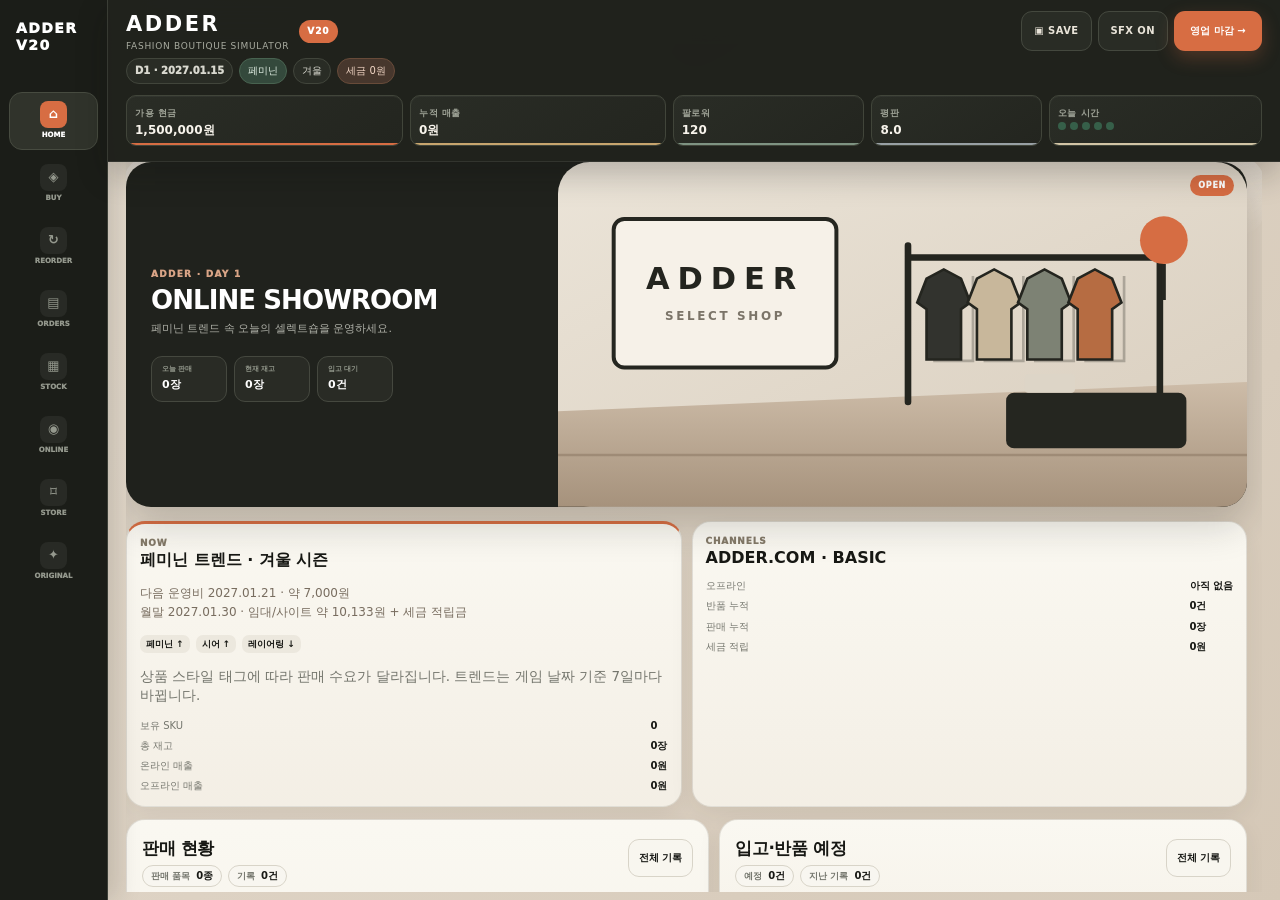
==== commit 8f44f896: "Fix V20 completed-day bestsellers and add photo counts" ====
--- a/docs/index.html
+++ b/docs/index.html
@@ -1162,6 +1162,14 @@
 /* V20 compact controls and overlays: no card-size changes. */
 .bestseller-icon{position:absolute;right:10px;top:10px;width:24px;height:24px;display:grid;place-items:center;background:#f0d58e;color:#66501c;border-radius:50%;font-size:15px;z-index:2;pointer-events:none}.bestseller-tag{background:#f0d58e;color:#66501c}.supplier-directory-sort{display:flex;flex-wrap:wrap;gap:6px;margin:8px 0}.supplier-directory-sort label{display:flex;align-items:center;gap:4px;flex:1;min-width:0;font-size:11px}.supplier-directory-sort select{width:100%;min-width:0;min-height:44px;background:#faf7f1;border:1px solid #cfc5b7;border-radius:10px;padding:4px}.supplier-directory-sort button{min-height:44px;padding:6px;font-size:11px}.supplier-favorite-controls label{min-height:44px}.supplier-favorite-controls span{white-space:nowrap}.management-overview,.management-metrics{display:grid;grid-template-columns:repeat(3,minmax(0,1fr));gap:8px;margin:10px 0}.management-overview span,.management-metrics>div{min-width:0;padding:8px;border-radius:10px;background:#f0ebe2}.management-overview small,.management-metrics small{display:block;color:#7d7568;font-size:11px}.management-overview b,.management-metrics b{display:block;font-size:14px;overflow-wrap:anywhere}.management-detail{padding:12px 0;border-bottom:1px solid #d8cebf;margin-bottom:12px;overflow-wrap:anywhere}.management-detail select{min-height:44px;max-width:160px}.management-detail p{font-size:12px}@media(max-width:600px){.management-metrics{grid-template-columns:repeat(2,minmax(0,1fr))}.management-overview b{font-size:12px}}
 .supplier-directory-sort label{white-space:nowrap}.supplier-directory-sort select{width:0;flex:1;min-width:80px}.management-detail select{background:#faf7f1;border:1px solid #cfc5b7;border-radius:10px;padding:8px}
+
+/* V20 revision: small photo counters and orange sticker, without changing card dimensions. */
+.shoot-studio .shoot-total{font-size:8px;font-weight:500;color:#c8c2b6;line-height:1.2;overflow-wrap:anywhere}
+.shoot-option b{display:flex;align-items:center;justify-content:space-between;gap:3px;min-width:0}
+.shoot-count{font-size:8px;font-weight:500;color:#d4cabe;white-space:nowrap}
+.shoot-legacy-note{display:block;color:#b4aea3;font-size:7px;margin-top:3px}
+.bestseller-icon{background:transparent;border-radius:0;width:26px;height:26px;transform:rotate(-9deg);filter:drop-shadow(0 1px 1px #8d492650)}
+.garment-art .bestseller-icon svg{position:static!important;width:26px!important;height:26px!important;max-width:none!important;margin:0!important;transform:none!important;filter:none!important;overflow:visible}
 
 </style>
 <link rel="manifest" href="./manifest.webmanifest">
@@ -1298,7 +1306,13 @@
 function originalColorInUse(s,id,color){if((s.inventory?.[id]?.colorStock?.[color]||0)>0)return true;if(s.producedColorHistory?.[id]?.[String(color)])return true;if((s.production||[]).some(x=>x.id===id&&Number(x.color)===color))return true;if((s.orderLedger||[]).some(x=>x.productId===id&&x.channel==="original"&&Number(x.color)===color))return true;return false}
 function deleteOriginalCustomColor(s,id,color){const base=originalBaseColorCount(s,id),ci=color-base,list=s.originalCustomColorways?.[id]||[];if(ci<0||ci>=list.length)return false;list.splice(ci,1);if(s.inventory?.[id]){const i=s.inventory[id];i.colorStock=shiftColorObject(i.colorStock,color);i.colorSold=shiftColorObject(i.colorSold,color);if(Number(i.shootColor)>color)i.shootColor--}if(s.producedColorHistory?.[id])s.producedColorHistory[id]=shiftColorObject(s.producedColorHistory[id],color);for(const x of s.production||[])if(x.id===id&&Number(x.color)>color)x.color--;for(const x of s.orderLedger||[])if(x.productId===id&&x.channel==="original"&&Number(x.color)>color)x.color--;for(const x of s.history?.logistics||[])if(x.id===id&&Number(x.color)>color)x.color--;for(const x of s.history?.sales||[])if(x.id===id&&x.colorSales)x.colorSales=shiftColorObject(x.colorSales,color);for(const x of s.pendingReturns||[])if(x.id===id&&Number(x.color)>color)x.color--;for(const x of s.sponsorships||[])if(x.productId===id&&Number(x.color)>color)x.color--;if(s.colorDemandProfiles)delete s.colorDemandProfiles[id];return true}
 function itemSummary(s,items){return(items||[]).map(x=>{const p=pdef(x.id,s);return p?`${p.name} · ${colorLabel(s,p.id,x.color)} ×${x.qty}`:""}).filter(Boolean).join(" / ")}
-function invEnsure(s,id){if(!s.inventory[id]){const p=pdef(id,s);s.inventory[id]={stock:0,price:p.retail,shoot:0,sold:0,avgCost:0,source:p.source,colorStock:{},colorSold:{},saleActive:true,model:"female",shootColor:0,firstStockDay:0,firstStockSeq:0,lastStockDay:0,lastStockSeq:0,lastSoldDay:0,lastDaySoldQty:0}}if(!s.inventory[id].colorStock)s.inventory[id].colorStock={0:s.inventory[id].stock||0};if(!s.inventory[id].colorSold)s.inventory[id].colorSold={};if(s.inventory[id].saleActive==null)s.inventory[id].saleActive=true;if(s.inventory[id].firstStockDay==null)s.inventory[id].firstStockDay=0;if(s.inventory[id].firstStockSeq==null)s.inventory[id].firstStockSeq=(s.inventory[id].firstStockDay||0)*1000000;if(s.inventory[id].lastStockDay==null)s.inventory[id].lastStockDay=0;if(s.inventory[id].lastStockSeq==null)s.inventory[id].lastStockSeq=(s.inventory[id].lastStockDay||0)*1000000;if(s.inventory[id].lastSoldDay==null)s.inventory[id].lastSoldDay=0;if(s.inventory[id].lastDaySoldQty==null)s.inventory[id].lastDaySoldQty=0;return s.inventory[id]}
+// Counts are exact only from this revision onward; legacy quality/last model cannot recover history.
+function ensureShootCounts(i){
+  if(!i.shootCounts){i.shootCounts={};i.shootCountsLegacyUnknown=Number(i.shoot)>0;}
+  for(const gender of ['female','male']){i.shootCounts[gender]??={};for(const method of ['quick','horizon','editorial']){const n=Number(i.shootCounts[gender][method]);i.shootCounts[gender][method]=Number.isSafeInteger(n)&&n>=0?n:0;}}
+  return i.shootCounts;
+}
+function invEnsure(s,id){if(!s.inventory[id]){const p=pdef(id,s);s.inventory[id]={stock:0,price:p.retail,shoot:0,sold:0,avgCost:0,source:p.source,colorStock:{},colorSold:{},saleActive:true,model:"female",shootColor:0,firstStockDay:0,firstStockSeq:0,lastStockDay:0,lastStockSeq:0,lastSoldDay:0,lastDaySoldQty:0}}if(!s.inventory[id].colorStock)s.inventory[id].colorStock={0:s.inventory[id].stock||0};if(!s.inventory[id].colorSold)s.inventory[id].colorSold={};if(s.inventory[id].saleActive==null)s.inventory[id].saleActive=true;if(s.inventory[id].firstStockDay==null)s.inventory[id].firstStockDay=0;if(s.inventory[id].firstStockSeq==null)s.inventory[id].firstStockSeq=(s.inventory[id].firstStockDay||0)*1000000;if(s.inventory[id].lastStockDay==null)s.inventory[id].lastStockDay=0;if(s.inventory[id].lastStockSeq==null)s.inventory[id].lastStockSeq=(s.inventory[id].lastStockDay||0)*1000000;if(s.inventory[id].lastSoldDay==null)s.inventory[id].lastSoldDay=0;if(s.inventory[id].lastDaySoldQty==null)s.inventory[id].lastDaySoldQty=0;ensureShootCounts(s.inventory[id]);return s.inventory[id]}
 function markStockArrival(s,i,day=s.day){const d=Number(day)||s.day;s.stockOrderByDay??={};const n=(Number(s.stockOrderByDay[d])||0)+1;s.stockOrderByDay[d]=n;if(!(Number(i.firstStockDay)>0)){i.firstStockDay=d;i.firstStockSeq=d*1000000+n}i.lastStockDay=d;i.lastStockSeq=d*1000000+n}
 function ensureFirstStockDays(s){for(const [id,i] of Object.entries(s.inventory||{})){if(Number(i.firstStockDay)>0)continue;const days=[];for(const x of s.history?.logistics||[]){const k=String(x.kind||"");if(x.id===id&&Number(x.day)>0&&k.includes("입고")&&!k.includes("예정")&&!k.includes("주문"))days.push(Number(x.day))}for(const x of s.orderLedger||[])if(x.productId===id&&Number(x.completedDay)>0)days.push(Number(x.completedDay));if(!days.length&&Number(s.sampledDay?.[id])>0)days.push(Number(s.sampledDay[id]));if(!days.length&&Number(i.lastStockDay)>0)days.push(Number(i.lastStockDay));if(days.length){const d=Math.min(...days);i.firstStockDay=d;i.firstStockSeq=d*1000000}}return s}
 function markColorHistory(s,id,color,kind){const key=kind==="original"?"producedColorHistory":"purchasedColorHistory";s[key]??={};s[key][id]??={};s[key][id][String(Number(color)||0)]=true}
@@ -1585,7 +1599,7 @@
   ensureOrderLedger(x);ensureFirstStockDays(x);ensureReviewSystem(x);ensureRandomWorld(x);ensureEventSystem(x);ensureSeasonSystem(x);ensureProductSalesProfiles(x);ensureOperatingState(x);ensureManagementState(x);ensureMerchHistory(x);ensureColorSalesBalance(x);ensureOriginalDevelopment(x);ensureColorDemandSystem(x);ensureAudienceSalesModel(x);for(const sup of allSupplierDefs(x))if(!x.suppliers[sup.id])x.suppliers[sup.id]={relation:0,orders:0,samples:0};for(const p of allEditProducts(x))if(x.availability[p.id]==null)x.availability[p.id]=initialSupplierStock(x,p);refreshGeneratedColors(x);refreshGeneratedNotes(x);return x;
 }
 function validateAction(state,playerId,a){const savedSlots=Array.isArray(state?.manualSaves)?state.manualSaves:[];state=JSON.parse(JSON.stringify({...state,manualSaves:[]}));state.manualSaves=savedSlots;ensureOrderLedger(state);ensureReviewSystem(state);ensureRandomWorld(state);ensureEventSystem(state);ensureSeasonSystem(state);ensureProductSalesProfiles(state);ensureOperatingState(state);ensureManagementState(state);ensureMerchHistory(state);ensureColorSalesBalance(state);ensureOriginalDevelopment(state);ensureColorDemandSystem(state);refreshGeneratedColors(state);refreshGeneratedNotes(state);if(!state.players.includes(playerId))return{ok:false,error:"이 게임의 운영자가 아닙니다."};if(!a||typeof a.type!=="string")return{ok:false,error:"잘못된 요청입니다."};if(a.type==="newGame"){if(typeof a.nonce!=="string"||!/^[0-9A-Za-z._:-]{8,128}$/.test(a.nonce))return{ok:false,error:"새 게임 정보를 확인해주세요."};return{ok:true}}state.manualSaves??=[];state.saveSeq??=0;state.favoriteSuppliers??=[];if(a.type==="toggleSaleStatus"){if(typeof a.id!=="string"||!state.inventory?.[a.id])return{ok:false,error:"판매 상태를 바꿀 상품을 찾을 수 없습니다."};return{ok:true}}if(a.type==="toggleSupplierFavorite"){if(typeof a.supplierId!=="string"||!allSupplierDefs(state).some(x=>x.id===a.supplierId))return{ok:false,error:"거래처를 찾을 수 없습니다."};return{ok:true}}if(a.type==="prepareSaveExport"){if(a.saveId!=null&&(typeof a.saveId!=="string"||!state.manualSaves.some(x=>x.id===a.saveId)))return{ok:false,error:"파일로 저장할 SAVE를 찾을 수 없습니다."};return{ok:true}}if(a.type==="clearSaveExport"){if(!Number.isInteger(Number(a.nonce)))return{ok:false,error:"백업 요청을 확인해주세요."};return{ok:true}}if(a.type==="importSaveFileStart"){const totalChars=Number(a.totalChars),totalChunks=Number(a.totalChunks);if(!Number.isInteger(totalChars)||totalChars<1||totalChars>16777216||!Number.isInteger(totalChunks)||totalChunks<1||totalChunks>12000)return{ok:false,error:"저장 파일 전송 정보를 확인해주세요."};return{ok:true}}if(a.type==="importSaveFileChunk"){const b=state.saveFileImport,index=Number(a.index),chunk=a.chunk;if(!b||!Array.isArray(b.chunks))return{ok:false,error:"저장 파일 전송을 다시 시작해주세요."};if(!Number.isInteger(index)||index!==b.chunks.length||index>=b.totalChunks)return{ok:false,error:"저장 파일 조각 순서가 올바르지 않습니다."};if(typeof chunk!=="string"||chunk.length<1||chunk.length>3000)return{ok:false,error:"저장 파일 조각 크기가 올바르지 않습니다."};if((Number(b.received)||0)+chunk.length>b.totalChars)return{ok:false,error:"저장 파일 크기가 일치하지 않습니다."};return{ok:true}}if(a.type==="importSaveFileFinish"){const b=state.saveFileImport;if(!b||!Array.isArray(b.chunks)||b.chunks.length!==b.totalChunks)return{ok:false,error:"저장 파일 전송이 완료되지 않았습니다."};const text=b.chunks.join("");if(text.length!==b.totalChars)return{ok:false,error:"저장 파일 크기가 일치하지 않습니다."};let bundle;try{bundle=JSON.parse(text)}catch{return{ok:false,error:"저장 파일을 다시 읽을 수 없습니다."}}return validSaveFileBundle(bundle)}if(a.type==="importSaveFile"){return validSaveFileBundle(a.bundle)}if(a.type==="saveGame"){if(state.manualSaves.length>=12)return{ok:false,error:"저장 슬롯은 최대 12개입니다."};if(typeof a.name!=="string"||!a.name.trim())return{ok:false,error:"저장 이름을 입력해주세요."};return{ok:true}}if(a.type==="loadGame"||a.type==="deleteSave"){if(typeof a.saveId!=="string"||!state.manualSaves.some(x=>x.id===a.saveId))return{ok:false,error:"저장 데이터를 찾을 수 없습니다."};return{ok:true}}if(a.type==="deleteOriginalColor"){const o=pdef(a.id,state),color=Number(a.color),base=originalBaseColorCount(state,a.id),list=state.originalCustomColorways?.[a.id]||[];if(!o||o.source!=="ORIGINAL")return{ok:false,error:"자체제작 기획을 찾을 수 없습니다."};if(!Number.isInteger(color)||color<base||color>=base+list.length)return{ok:false,error:"직접 추가한 커스텀 컬러만 삭제할 수 있습니다."};if(originalColorInUse(state,a.id,color))return{ok:false,error:"이미 제작했거나 생산·재고 이력이 있는 컬러는 삭제할 수 없습니다."};return{ok:true}}if(a.type==="developOriginalProduct"){if(!TRENDS.includes(a.trend))return{ok:false,error:"개발할 스타일을 선택해주세요."};if((state.ap||0)<CUSTOM_ORIGINAL_DEV_AP)return{ok:false,error:`품목 개발에는 시간 ${CUSTOM_ORIGINAL_DEV_AP}가 필요합니다.`};if(available(state)<CUSTOM_ORIGINAL_DEV_COST)return{ok:false,error:"품목 개발비가 부족합니다."};return{ok:true}}if(a.type==="addOriginalColor"){const o=pdef(a.id,state),h=Number(a.hue),sat=Number(a.saturation),light=Number(a.lightness),name=String(a.name||"").trim();if(!o||o.source!=="ORIGINAL")return{ok:false,error:"자체제작 기획을 찾을 수 없습니다."};if(!name||name.length>24)return{ok:false,error:"컬러 이름은 1~24자로 입력해주세요."};if(!/^[0-9A-Za-z가-힣ㄱ-ㅎㅏ-ㅣ ._()\-]+$/.test(name))return{ok:false,error:"컬러 이름은 한글·영문·숫자와 기본 기호만 사용할 수 있습니다."};if(!Number.isInteger(h)||h<0||h>359||!Number.isInteger(sat)||sat<0||sat>100||!Number.isInteger(light)||light<0||light>100)return{ok:false,error:"색상·채도·명도 값을 확인해주세요."};const list=state.originalCustomColorways?.[o.id]||[],hex=hslHex(h,sat,light);if(list.length>=12)return{ok:false,error:"한 상품에 커스텀 컬러는 최대 12개까지 추가할 수 있습니다."};if(list.some(c=>String(c?.[0]||"").trim().toLowerCase()===name.toLowerCase()))return{ok:false,error:"이미 사용 중인 컬러 이름입니다."};if(list.some(c=>c?.[1]===hex))return{ok:false,error:"이미 추가한 색상입니다."};return{ok:true}}if(a.type==="marketOrder")return validateMarketOrder(state,a);if(a.type==="reorderOrder")return validateReorderOrder(state,a);const ap=()=>(((state.version||0)<4?(state.ap||0)+2:state.ap)>0)?null:{ok:false,error:"오늘 쓸 수 있는 시간이 없습니다. 영업을 마감하세요."};if(a.type==="reportMaliciousReview"){if((state.ap||0)<2)return{ok:false,error:"악성 리뷰 신고 대응에는 시간 2가 필요합니다."};const c=state.maliciousCases.find(x=>x.id===a.caseId&&x.status==="pending");if(!c)return{ok:false,error:"대응할 악성 리뷰를 찾을 수 없습니다."}}else if(a.type==="sponsorInfluencer"){const x=ap();if(x)return x;const inf=state.influencers.find(v=>v.id===a.influencerId),p=pdef(a.productId,state),i=state.inventory[a.productId];if(!inf)return{ok:false,error:"인플루언서를 찾을 수 없습니다."};if(!p||!i||i.stock<1)return{ok:false,error:"협찬할 재고가 있는 상품을 선택해주세요."};if(!colorOk(p.id,a.color,state)||(i.colorStock?.[Number(a.color)]||0)<1)return{ok:false,error:"협찬할 컬러의 재고를 확인해주세요."};if(activeSponsorships(state).some(v=>v.influencerId===inf.id))return{ok:false,error:"이 인플루언서는 이미 협찬 진행 중입니다."};if(available(state)<inf.cost)return{ok:false,error:"협찬 비용이 부족합니다."}}else if(a.type==="buySample"){const x=ap();if(x)return x;const p=pdef(a.id,state);if(!p)return{ok:false,error:"상품을 찾을 수 없습니다."};if(!colorOk(p.id,a.color,state))return{ok:false,error:"컬러를 선택해주세요."};if(!releasedCatalog(state).some(v=>v.id===p.id))return{ok:false,error:"아직 공개되지 않은 상품입니다."};if(!isStyleBoomProduct(state,p)&&(state.availability[p.id]??p.stockBase)<1)return{ok:false,error:"거래처 품절입니다."};if(available(state)<p.wholesale)return{ok:false,error:"가용 현금이 부족합니다."}}else if(a.type==="marketRefresh"||a.type==="discoverSupplier"){const x=ap();if(x)return x}else if(a.type==="reorder"){const p=pdef(a.id,state),q=Number(a.qty);if(!p||!state.sampled[p.id])return{ok:false,error:"현장에서 샘플 구매한 이력이 있어야 앱 리오더가 가능합니다."};if(!colorOk(p.id,a.color,state))return{ok:false,error:"컬러를 선택해주세요."};if(!Number.isInteger(q)||q<1||q>20)return{ok:false,error:"1~20장만 주문할 수 있습니다."};if((state.availability[p.id]||0)<q)return{ok:false,error:"거래처 재고가 부족합니다."};const rel=state.suppliers[p.supplierId].relation,cost=Math.round(p.wholesale*(1-relDiscount(rel))*q)+3500;if(available(state)<cost)return{ok:false,error:"가용 현금이 부족합니다."}}else if(a.type==="setPrice"){const price=Number(a.price);if(!pdef(a.id,state)||!state.inventory[a.id])return{ok:false,error:"보유 상품이 아닙니다."};if(!Number.isInteger(price)||price<10000||price>999000)return{ok:false,error:"판매가를 확인해주세요."}}else if(a.type==="shoot"){const x=ap();if(x)return x;const m=SHOOTS[a.method],i=state.inventory[a.id];if(!m||!i||i.stock<1)return{ok:false,error:"촬영할 재고가 없습니다."};if(!colorOk(a.id,a.color,state))return{ok:false,error:"촬영 컬러를 선택해주세요."};if((i.colorStock?.[Number(a.color)]||0)<1)return{ok:false,error:"해당 컬러 재고가 없습니다."};if(!["female","male"].includes(a.model))return{ok:false,error:"촬영 모델을 선택해주세요."};if(available(state)<m.cost)return{ok:false,error:"촬영비가 부족합니다."}}else if(a.type==="postReel"){const x=ap();if(x)return x;if(state.lastReelDay===state.day)return{ok:false,error:"오늘은 이미 릴스를 올렸습니다."};if(!["rhythm","look","detail"].includes(a.format))return{ok:false,error:"콘텐츠 형식을 확인해주세요."}}else if(a.type==="upgradeSite"){const x=ap();if(x)return x;const n=SITE_TIERS[state.site.tier+1];if(!n)return{ok:false,error:"이미 최고 단계 사이트입니다."};if(available(state)<n.cost)return{ok:false,error:"사이트 개편 비용이 부족합니다."}}else if(a.type==="leaseStore"){const x=ap();if(x)return x;const l=loc(a.locationId);if(!l)return{ok:false,error:"상권을 찾을 수 없습니다."};if(state.store.locationId===l.id)return{ok:false,error:"이미 이 상권에서 운영 중입니다."};const refund=state.store.deposit?Math.floor(state.store.deposit*.95):0;if(available(state)+refund<l.deposit)return{ok:false,error:"보증금이 부족합니다."}}else if(a.type==="expandStore"){const x=ap();if(x)return x;if(!state.store.locationId)return{ok:false,error:"먼저 오프라인 매장을 계약하세요."};if(state.store.size>=3)return{ok:false,error:"이미 최대 규모입니다."};const l=loc(state.store.locationId),cost=Math.round(l.rent*(state.store.size+1)*1.5);if(available(state)<cost)return{ok:false,error:"확장 비용이 부족합니다."}}else if(a.type==="contractFactory"){const x=ap();if(x)return x;const next=FACTORIES[(state.factoryLevel||0)+1];if(!next)return{ok:false,error:"이미 가장 큰 생산공장과 계약 중입니다."};if(available(state)<next.cost)return{ok:false,error:"공장 계약금이 부족합니다."}}else if(a.type==="produceOriginal"){const x=ap();if(x)return x;const o=pdef(a.id,state),q=Number(a.qty),factory=FACTORIES[state.factoryLevel||0]||FACTORIES[0];if(!o||o.source!=="ORIGINAL")return{ok:false,error:"기획을 찾을 수 없습니다."};if(!colorOk(o.id,a.color,state))return{ok:false,error:"컬러를 선택해주세요."};if(!Number.isInteger(q)||q<5||q>factory.maxQty)return{ok:false,error:`현재 ${factory.name}에서는 한 품목당 5~${factory.maxQty}장까지 생산할 수 있습니다.`};const cost=o.unitCost*q+(state.developed[o.id]?0:o.devCost);if(available(state)<cost)return{ok:false,error:"제작비가 부족합니다."}}else if(a.type!=="endDay")return{ok:false,error:"지원하지 않는 행동입니다."};return{ok:true}}
-function applyActionCore(state,playerId,a){const savedSlots=Array.isArray(state?.manualSaves)?state.manualSaves:[];const s=JSON.parse(JSON.stringify({...state,manualSaves:[]}));s.manualSaves=savedSlots.slice();if(a?.type==="newGame")return buildInitialState(s.players,seedFromNonce(a.nonce,s.worldSeed||s.seed),s.manualSaves,s.saveSeq);if((s.version||0)<4){s.ap=Math.min(5,(s.ap||0)+2)}if((s.version||0)<5){s.version=5;s.sampledDay=s.sampledDay||{};s.productActivity=s.productActivity||{};for(const id of Object.keys(s.inventory||{})){if(s.inventory[id].lastStockDay==null)s.inventory[id].lastStockDay=0;if(s.inventory[id].lastSoldDay==null)s.inventory[id].lastSoldDay=0}}if((s.version||0)<6)s.version=6;if((s.version||0)<7){s.version=7;for(const id of Object.keys(s.inventory||{}))if(s.inventory[id].lastDaySoldQty==null)s.inventory[id].lastDaySoldQty=0}if((s.version||0)<8){s.version=8;ensureHistory(s)}else ensureHistory(s);s.suppliers=s.suppliers||{};for(const x of allSupplierDefs(s))if(!s.suppliers[x.id])s.suppliers[x.id]={relation:0,orders:0,samples:0};s.availability=s.availability||{};for(const p of PRODUCTS)if(s.availability[p.id]==null)s.availability[p.id]=p.stockBase;s.stats=s.stats||{};if(s.stats.lastDaySold==null)s.stats.lastDaySold=0;s.sampledDay=s.sampledDay||{};s.productActivity=s.productActivity||{};if((s.version||0)<9)s.version=9;if((s.version||0)<10){s.version=10;s.factoryLevel=s.factoryLevel||0}if((s.version||0)<11)s.version=11;ensureOrderLedger(s);ensureFirstStockDays(s);s.generatedOriginals??=[];s.generatedOriginalColorways??={};s.generatedOriginalSeasons??=[];s.manualSaves??=[];s.saveSeq??=0;s.favoriteSuppliers??=[];ensureReviewSystem(s);ensureRandomWorld(s);ensureEventSystem(s);ensureSeasonSystem(s);ensureProductSalesProfiles(s);ensureOperatingState(s);ensureManagementState(s);ensureMerchHistory(s);ensureAudienceSalesModel(s);ensureColorSalesBalance(s);ensureOriginalDevelopment(s);ensureColorDemandSystem(s);ensureAudienceSalesModel(s);refreshGeneratedColors(s);refreshGeneratedNotes(s);if(a.type==="toggleSaleStatus"){const i=invEnsure(s,a.id);i.saleActive=i.saleActive===false;addEvent(s,`${pdef(a.id,s)?.name||"상품"} ${i.saleActive?"판매중":"판매중지"}로 변경했습니다.`,{id:a.id});return s}else if(a.type==="toggleSupplierFavorite"){const id=a.supplierId,i=s.favoriteSuppliers.indexOf(id);if(i>=0)s.favoriteSuppliers.splice(i,1);else s.favoriteSuppliers.push(id);return s}else if(a.type==="prepareSaveExport"){const seq=(s.saveFileSeq||0)+1;s.saveFileSeq=seq;s.saveFileExport={nonce:seq,saveId:typeof a.saveId==="string"?a.saveId:null};return s}else if(a.type==="clearSaveExport"){if(Number(s.saveFileExport?.nonce)===Number(a.nonce))s.saveFileExport=null;return s}else if(a.type==="importSaveFileStart"){s.saveFileImport={totalChars:Number(a.totalChars),totalChunks:Number(a.totalChunks),received:0,chunks:[]};return s}else if(a.type==="importSaveFileChunk"){s.saveFileImport.chunks.push(a.chunk);s.saveFileImport.received=(Number(s.saveFileImport.received)||0)+a.chunk.length;return s}else if(a.type==="importSaveFileFinish"){const bundle=JSON.parse(s.saveFileImport.chunks.join(""));return restoreSaveFileSnapshot(bundle.snapshot,s.players,s.manualSaves,s.saveSeq)}else if(a.type==="importSaveFile"){return restoreSaveFileSnapshot(a.bundle.snapshot,s.players,s.manualSaves,s.saveSeq)}else if(a.type==="saveGame"){const snapshot=JSON.parse(JSON.stringify({...s,manualSaves:[]}));delete snapshot.manualSaves;const seq=(s.saveSeq||0)+1;s.saveSeq=seq;s.manualSaves.push({id:`save-${seq}`,name:String(a.name||`SAVE ${seq}`).trim().slice(0,40)||`SAVE ${seq}`,day:s.day||1,cash:Math.round(available(s)),revenue:Math.round(s.stats?.revenue||0),snapshot});return s}else if(a.type==="loadGame"){const slot=s.manualSaves.find(x=>x.id===a.saveId);if(slot?.snapshot){const restored=JSON.parse(JSON.stringify(slot.snapshot));restored.manualSaves=s.manualSaves;restored.saveSeq=s.saveSeq;restored.players=[...s.players];ensureOrderLedger(restored);ensureFirstStockDays(restored);ensureReviewSystem(restored);ensureRandomWorld(restored);ensureEventSystem(restored);ensureSeasonSystem(restored);ensureMerchHistory(restored);ensureColorSalesBalance(restored);ensureOriginalDevelopment(restored);ensureColorDemandSystem(restored);ensureAudienceSalesModel(restored);refreshGeneratedColors(restored);refreshGeneratedNotes(restored);return restored}return s}else if(a.type==="deleteSave"){s.manualSaves=s.manualSaves.filter(x=>x.id!==a.saveId);return s}else if(a.type==="deleteOriginalColor"){const color=Number(a.color),name=colorLabel(s,a.id,color);deleteOriginalCustomColor(s,a.id,color);addEvent(s,`${pdef(a.id,s)?.name||"자체제작"} 커스텀 컬러 ${name} 삭제.`,{id:a.id,color})}else if(a.type==="developOriginalProduct"){const seq=(s.customOriginalSeq||0)+1;s.customOriginalSeq=seq;const o=playerOriginalProduct(s,a.trend,seq),baseName=o.name;let suffix=2;while(ORIGINALS.some(x=>x.name===o.name)||(s.generatedOriginals||[]).some(x=>x.name===o.name)){o.name=`${baseName} ${String(suffix).padStart(2,"0")}`;suffix++}s.generatedOriginals.push(o);s.generatedOriginalColorways[o.id]=buildPlayerOriginalColors(s,o);s.developed[o.id]=true;s.originalDevelopmentDue[o.id]=s.day;s.cash-=CUSTOM_ORIGINAL_DEV_COST;s.stats.expenses+=CUSTOM_ORIGINAL_DEV_COST;s.ap-=CUSTOM_ORIGINAL_DEV_AP;addEvent(s,`${EVENT_TREND_KO[o.trend]||o.trend} 스타일 자체제작 신제품 ${o.name} 개발 완료 · 개발비 ${CUSTOM_ORIGINAL_DEV_COST.toLocaleString("ko-KR")}원.`,{id:o.id,eventType:"original_development"})}else if(a.type==="addOriginalColor"){const o=pdef(a.id,s),h=Number(a.hue),sat=Number(a.saturation),light=Number(a.lightness),name=String(a.name||"").trim();s.originalCustomColorways??={};s.originalCustomColorways[o.id]??=[];s.originalCustomColorways[o.id].push([name,hslHex(h,sat,light)])}else if(a.type==="reportMaliciousReview"){const c=s.maliciousCases.find(x=>x.id===a.caseId&&x.status==="pending");s.ap-=2;const chance=clamp(.5+growthScore(s)*.004,.5,.9),success=r((c?.seed||s.seed)+s.day*149+17)<chance;if(c)c.status=success?"success":"failed";s.activeGameEvents=s.activeGameEvents.filter(e=>e.id!==c?.eventId);if(success){if(c?.reviewId){s.shopReviews=s.shopReviews.filter(v=>v.id!==c.reviewId);recalcProductReviews(s,c.productId)}s.brandRep=clamp(s.brandRep+2.5,0,100);addEvent(s,`악성 리뷰 신고가 받아들여졌습니다. 브랜드 평판 +2.5.`,{eventType:"malicious_review"})}else{s.brandRep=clamp(s.brandRep-3,0,100);s.followers=Math.max(0,Math.round(s.followers*.95));addEvent(s,`악성 리뷰 신고가 받아들여지지 않았습니다. 브랜드 평판과 팔로워가 하락했습니다.`,{eventType:"malicious_review"})}}else if(a.type==="sponsorInfluencer"){const inf=s.influencers.find(v=>v.id===a.influencerId),p=pdef(a.productId,s),color=Number(a.color),id=`sponsor-${++s.eventSeq}`;s.cash-=inf.cost;s.stats.expenses+=inf.cost;s.ap--;const mult=1+inf.power;s.sponsorships.unshift({id,influencerId:inf.id,productId:p.id,color,startDay:s.day,endDay:s.day+4,multiplier:mult,power:inf.power,cost:inf.cost});const gain=Math.max(10,Math.round(inf.followers*(.008+.012*inf.power)));s.followers+=gain;s.brandRep=clamp(s.brandRep+.4+inf.power*.5,0,100);addEvent(s,`${inf.nick} 협찬 시작 · ${p.name} ${colorLabel(s,p.id,color)} 컬러 메인 · 5일간 판매 상승 · 종료 후에도 약한 잔향 효과가 남습니다.`,{eventType:"influencer",id:p.id,color})}else if(a.type==="marketOrder"){applyMarketOrder(s,a)}else if(a.type==="reorderOrder"){applyReorderOrder(s,a)}else if(a.type==="buySample"){applyMarketSample(s,a)}else if(a.type==="marketRefresh"){s.marketCycle++;s.ap--;addEvent(s,"다른 동·층까지 더 돌아봤습니다. 현장 리스트가 바뀌었습니다.")}else if(a.type==="discoverSupplier"){const seq=(s.supplierSearchSeq||0)+1;s.supplierSearchSeq=seq;const sup=makeDiscoveredSupplier(s,seq),sm=seasonMeta(s.day),seed=hashString(`${sup.id}|discover-products|${s.day}`),count=4+Math.floor(r(seed+7)*3);s.discoveredSuppliers.push(sup);s.suppliers[sup.id]={relation:0,orders:0,samples:0};for(let j=0;j<count;j++){const gp=generatedProduct(s,sup.id,sm.index,j),baseName=gp.name;gp.id=`d${seq}_${j}`;gp.releaseDay=sm.day;gp.quality=4+Math.floor(r(seed+j*97+13)*2);let suffix=2;while(PRODUCTS.some(p=>p.name===gp.name)||s.generatedProducts.some(p=>p.name===gp.name)){gp.name=`${baseName} ${String(suffix).padStart(2,"0")}`;suffix++}s.generatedProducts.push(gp);s.generatedColorways[gp.id]=buildEditColorways(gp);s.availability[gp.id]=initialSupplierStock(s,gp)}const lead=1+Math.floor(r(seed+211)*2);s.supplierRestock[sup.id]={seasonIndex:sm.index,lead,nextDay:s.day+lead,lastDay:0};s.marketCycle++;s.ap--;addEvent(s,`새 거래처 ${sup.name} 발견 · Q4~Q5 상품 ${count}종을 확인했습니다.`)}else if(a.type==="reorder"){const p=pdef(a.id,s),q=Number(a.qty),ss=s.suppliers[p.supplierId],unit=Math.round(p.wholesale*(1-relDiscount(ss.relation))),cost=unit*q+3500,lead=1;markColorHistory(s,p.id,Number(a.color),"edit");s.cash-=cost;s.stats.expenses+=cost;s.availability[p.id]-=q;const orderRecordId=addOrderLedgerRecord(s,{channel:"reorder",fulfillment:"next_day",productId:p.id,color:Number(a.color),qty:q,dueDay:s.day+lead,supplierId:p.supplierId});s.incoming.push({id:p.id,qty:q,color:Number(a.color),dueDay:s.day+lead,unitCost:unit,kind:"앱 리오더 입고",source:"reorder",orderRecordId});s.productActivity??={};s.productActivity[p.id]=s.day;ss.orders++;ss.relation=clamp(ss.relation+1+Math.min(2,q/5),0,100);addEvent(s,`${p.name} ${q}장 앱 리오더 · ${lead}일 후 입고 예정.`,{id:p.id,color:Number(a.color)})}else if(a.type==="setPrice"){invEnsure(s,a.id).price=Number(a.price);addEvent(s,`${pdef(a.id,s).name} 판매가를 ${Number(a.price).toLocaleString("ko-KR")}원으로 조정했습니다.`)}else if(a.type==="shoot"){const m=SHOOTS[a.method],i=invEnsure(s,a.id);s.cash-=m.cost;s.stats.expenses+=m.cost;i.shoot=Math.max(i.shoot,m.q);i.model=a.model;i.shootColor=Number(a.color);s.brandRep=clamp(s.brandRep+.4*m.q,0,100);s.ap--;addEvent(s,`${pdef(a.id,s).name} · ${m.name} 촬영 완료.`,{id:a.id,color:Number(a.color)})}else if(a.type==="postReel"){const base=a.format==="rhythm"?75:a.format==="look"?55:38,viral=a.format==="rhythm"&&r(s.seed+s.day*73)>.91,gain=Math.round(base*(.7+r(s.seed+s.day*191))*(viral?4.2:1));s.followers+=gain;s.brandRep=clamp(s.brandRep+(viral?2.2:.6),0,100);s.site.visits+=gain*2;s.lastReelDay=s.day;s.seed+=97;s.ap--;addEvent(s,`${a.format==="rhythm"?"리듬 루프":a.format==="look"?"LOOK":"디테일"} 릴스 · 팔로워 +${gain}${viral?" · 반응이 크게 왔습니다.":""}`)}else if(a.type==="upgradeSite"){const n=SITE_TIERS[s.site.tier+1];s.cash-=n.cost;s.stats.expenses+=n.cost;s.site.tier++;s.ap--;s.brandRep=clamp(s.brandRep+2,0,100);addEvent(s,`독립몰을 ${n.name} 단계로 개편했습니다.`)}else if(a.type==="leaseStore"){const l=loc(a.locationId),refund=s.store.deposit?Math.floor(s.store.deposit*.95):0;if(refund){s.cash+=refund;addEvent(s,"기존 매장을 정리하고 보증금의 95%를 회수했습니다.")}s.cash-=l.deposit;s.store={locationId:l.id,size:1,deposit:l.deposit,revenue:s.store.revenue};s.ap--;s.brandRep=clamp(s.brandRep+2*l.prestige,0,100);addEvent(s,`${l.name}에 매장을 열었습니다.`)}else if(a.type==="expandStore"){const l=loc(s.store.locationId),cost=Math.round(l.rent*(s.store.size+1)*1.5);s.cash-=cost;s.stats.expenses+=cost;s.store.size++;s.ap--;s.brandRep=clamp(s.brandRep+1.5,0,100);const visitors=Math.round((l.visitors||100)*(l.visitBoost?.[s.store.size-1]||1)),boost=Math.round(((l.visitBoost?.[s.store.size-1]||1)-1)*100);addEvent(s,`${l.name} 매장을 ${s.store.size===2?"확장형":"플래그십형"}으로 확장했습니다. 예상 일 방문객 ${visitors}명 · 소형 대비 +${boost}%.`)}else if(a.type==="contractFactory"){const next=FACTORIES[(s.factoryLevel||0)+1];s.cash-=next.cost;s.stats.expenses+=next.cost;s.factoryLevel++;s.ap--;s.brandRep=clamp(s.brandRep+1,0,100);addEvent(s,`${next.name} 계약 완료 · 한 품목 최대 ${next.maxQty}장 생산 가능.`)}else if(a.type==="produceOriginal"){const o=pdef(a.id,s),q=Number(a.qty),first=!s.developed[o.id],factory=FACTORIES[s.factoryLevel||0]||FACTORIES[0],cost=o.unitCost*q+(first?o.devCost:0);markColorHistory(s,o.id,Number(a.color||0),"original");s.originalDevelopmentDue??={};let lead;if(first){lead=factory.leadFirst;s.originalDevelopmentDue[o.id]=s.day+lead}else{const developmentRemaining=Math.max(0,Number(s.originalDevelopmentDue[o.id]||0)-s.day);lead=Math.max(factory.leadReorder,developmentRemaining)}s.cash-=cost;s.stats.expenses+=cost;const orderRecordId=addOrderLedgerRecord(s,{channel:"original",fulfillment:"production",productId:o.id,color:Number(a.color||0),qty:q,dueDay:s.day+lead,supplierId:""});s.production.push({id:o.id,qty:q,color:Number(a.color||0),dueDay:s.day+lead,unitCost:o.unitCost,orderRecordId});s.developed[o.id]=true;s.ap--;addEvent(s,`${o.name} ${q}장 ${first?"1차 개발·":""}생산 시작 · ${lead}일 후 완성.`,{id:o.id,color:Number(a.color||0)})}else if(a.type==="endDay")closeDay(s);ensureProductSalesProfiles(s);ensureOperatingState(s);ensureManagementState(s);return s}
+function applyActionCore(state,playerId,a){const savedSlots=Array.isArray(state?.manualSaves)?state.manualSaves:[];const s=JSON.parse(JSON.stringify({...state,manualSaves:[]}));s.manualSaves=savedSlots.slice();if(a?.type==="newGame")return buildInitialState(s.players,seedFromNonce(a.nonce,s.worldSeed||s.seed),s.manualSaves,s.saveSeq);if((s.version||0)<4){s.ap=Math.min(5,(s.ap||0)+2)}if((s.version||0)<5){s.version=5;s.sampledDay=s.sampledDay||{};s.productActivity=s.productActivity||{};for(const id of Object.keys(s.inventory||{})){if(s.inventory[id].lastStockDay==null)s.inventory[id].lastStockDay=0;if(s.inventory[id].lastSoldDay==null)s.inventory[id].lastSoldDay=0}}if((s.version||0)<6)s.version=6;if((s.version||0)<7){s.version=7;for(const id of Object.keys(s.inventory||{}))if(s.inventory[id].lastDaySoldQty==null)s.inventory[id].lastDaySoldQty=0}if((s.version||0)<8){s.version=8;ensureHistory(s)}else ensureHistory(s);s.suppliers=s.suppliers||{};for(const x of allSupplierDefs(s))if(!s.suppliers[x.id])s.suppliers[x.id]={relation:0,orders:0,samples:0};s.availability=s.availability||{};for(const p of PRODUCTS)if(s.availability[p.id]==null)s.availability[p.id]=p.stockBase;s.stats=s.stats||{};if(s.stats.lastDaySold==null)s.stats.lastDaySold=0;s.sampledDay=s.sampledDay||{};s.productActivity=s.productActivity||{};if((s.version||0)<9)s.version=9;if((s.version||0)<10){s.version=10;s.factoryLevel=s.factoryLevel||0}if((s.version||0)<11)s.version=11;ensureOrderLedger(s);ensureFirstStockDays(s);s.generatedOriginals??=[];s.generatedOriginalColorways??={};s.generatedOriginalSeasons??=[];s.manualSaves??=[];s.saveSeq??=0;s.favoriteSuppliers??=[];ensureReviewSystem(s);ensureRandomWorld(s);ensureEventSystem(s);ensureSeasonSystem(s);ensureProductSalesProfiles(s);ensureOperatingState(s);ensureManagementState(s);ensureMerchHistory(s);ensureAudienceSalesModel(s);ensureColorSalesBalance(s);ensureOriginalDevelopment(s);ensureColorDemandSystem(s);ensureAudienceSalesModel(s);refreshGeneratedColors(s);refreshGeneratedNotes(s);if(a.type==="toggleSaleStatus"){const i=invEnsure(s,a.id);i.saleActive=i.saleActive===false;addEvent(s,`${pdef(a.id,s)?.name||"상품"} ${i.saleActive?"판매중":"판매중지"}로 변경했습니다.`,{id:a.id});return s}else if(a.type==="toggleSupplierFavorite"){const id=a.supplierId,i=s.favoriteSuppliers.indexOf(id);if(i>=0)s.favoriteSuppliers.splice(i,1);else s.favoriteSuppliers.push(id);return s}else if(a.type==="prepareSaveExport"){const seq=(s.saveFileSeq||0)+1;s.saveFileSeq=seq;s.saveFileExport={nonce:seq,saveId:typeof a.saveId==="string"?a.saveId:null};return s}else if(a.type==="clearSaveExport"){if(Number(s.saveFileExport?.nonce)===Number(a.nonce))s.saveFileExport=null;return s}else if(a.type==="importSaveFileStart"){s.saveFileImport={totalChars:Number(a.totalChars),totalChunks:Number(a.totalChunks),received:0,chunks:[]};return s}else if(a.type==="importSaveFileChunk"){s.saveFileImport.chunks.push(a.chunk);s.saveFileImport.received=(Number(s.saveFileImport.received)||0)+a.chunk.length;return s}else if(a.type==="importSaveFileFinish"){const bundle=JSON.parse(s.saveFileImport.chunks.join(""));return restoreSaveFileSnapshot(bundle.snapshot,s.players,s.manualSaves,s.saveSeq)}else if(a.type==="importSaveFile"){return restoreSaveFileSnapshot(a.bundle.snapshot,s.players,s.manualSaves,s.saveSeq)}else if(a.type==="saveGame"){const snapshot=JSON.parse(JSON.stringify({...s,manualSaves:[]}));delete snapshot.manualSaves;const seq=(s.saveSeq||0)+1;s.saveSeq=seq;s.manualSaves.push({id:`save-${seq}`,name:String(a.name||`SAVE ${seq}`).trim().slice(0,40)||`SAVE ${seq}`,day:s.day||1,cash:Math.round(available(s)),revenue:Math.round(s.stats?.revenue||0),snapshot});return s}else if(a.type==="loadGame"){const slot=s.manualSaves.find(x=>x.id===a.saveId);if(slot?.snapshot){const restored=JSON.parse(JSON.stringify(slot.snapshot));restored.manualSaves=s.manualSaves;restored.saveSeq=s.saveSeq;restored.players=[...s.players];ensureOrderLedger(restored);ensureFirstStockDays(restored);ensureReviewSystem(restored);ensureRandomWorld(restored);ensureEventSystem(restored);ensureSeasonSystem(restored);ensureMerchHistory(restored);ensureColorSalesBalance(restored);ensureOriginalDevelopment(restored);ensureColorDemandSystem(restored);ensureAudienceSalesModel(restored);refreshGeneratedColors(restored);refreshGeneratedNotes(restored);return restored}return s}else if(a.type==="deleteSave"){s.manualSaves=s.manualSaves.filter(x=>x.id!==a.saveId);return s}else if(a.type==="deleteOriginalColor"){const color=Number(a.color),name=colorLabel(s,a.id,color);deleteOriginalCustomColor(s,a.id,color);addEvent(s,`${pdef(a.id,s)?.name||"자체제작"} 커스텀 컬러 ${name} 삭제.`,{id:a.id,color})}else if(a.type==="developOriginalProduct"){const seq=(s.customOriginalSeq||0)+1;s.customOriginalSeq=seq;const o=playerOriginalProduct(s,a.trend,seq),baseName=o.name;let suffix=2;while(ORIGINALS.some(x=>x.name===o.name)||(s.generatedOriginals||[]).some(x=>x.name===o.name)){o.name=`${baseName} ${String(suffix).padStart(2,"0")}`;suffix++}s.generatedOriginals.push(o);s.generatedOriginalColorways[o.id]=buildPlayerOriginalColors(s,o);s.developed[o.id]=true;s.originalDevelopmentDue[o.id]=s.day;s.cash-=CUSTOM_ORIGINAL_DEV_COST;s.stats.expenses+=CUSTOM_ORIGINAL_DEV_COST;s.ap-=CUSTOM_ORIGINAL_DEV_AP;addEvent(s,`${EVENT_TREND_KO[o.trend]||o.trend} 스타일 자체제작 신제품 ${o.name} 개발 완료 · 개발비 ${CUSTOM_ORIGINAL_DEV_COST.toLocaleString("ko-KR")}원.`,{id:o.id,eventType:"original_development"})}else if(a.type==="addOriginalColor"){const o=pdef(a.id,s),h=Number(a.hue),sat=Number(a.saturation),light=Number(a.lightness),name=String(a.name||"").trim();s.originalCustomColorways??={};s.originalCustomColorways[o.id]??=[];s.originalCustomColorways[o.id].push([name,hslHex(h,sat,light)])}else if(a.type==="reportMaliciousReview"){const c=s.maliciousCases.find(x=>x.id===a.caseId&&x.status==="pending");s.ap-=2;const chance=clamp(.5+growthScore(s)*.004,.5,.9),success=r((c?.seed||s.seed)+s.day*149+17)<chance;if(c)c.status=success?"success":"failed";s.activeGameEvents=s.activeGameEvents.filter(e=>e.id!==c?.eventId);if(success){if(c?.reviewId){s.shopReviews=s.shopReviews.filter(v=>v.id!==c.reviewId);recalcProductReviews(s,c.productId)}s.brandRep=clamp(s.brandRep+2.5,0,100);addEvent(s,`악성 리뷰 신고가 받아들여졌습니다. 브랜드 평판 +2.5.`,{eventType:"malicious_review"})}else{s.brandRep=clamp(s.brandRep-3,0,100);s.followers=Math.max(0,Math.round(s.followers*.95));addEvent(s,`악성 리뷰 신고가 받아들여지지 않았습니다. 브랜드 평판과 팔로워가 하락했습니다.`,{eventType:"malicious_review"})}}else if(a.type==="sponsorInfluencer"){const inf=s.influencers.find(v=>v.id===a.influencerId),p=pdef(a.productId,s),color=Number(a.color),id=`sponsor-${++s.eventSeq}`;s.cash-=inf.cost;s.stats.expenses+=inf.cost;s.ap--;const mult=1+inf.power;s.sponsorships.unshift({id,influencerId:inf.id,productId:p.id,color,startDay:s.day,endDay:s.day+4,multiplier:mult,power:inf.power,cost:inf.cost});const gain=Math.max(10,Math.round(inf.followers*(.008+.012*inf.power)));s.followers+=gain;s.brandRep=clamp(s.brandRep+.4+inf.power*.5,0,100);addEvent(s,`${inf.nick} 협찬 시작 · ${p.name} ${colorLabel(s,p.id,color)} 컬러 메인 · 5일간 판매 상승 · 종료 후에도 약한 잔향 효과가 남습니다.`,{eventType:"influencer",id:p.id,color})}else if(a.type==="marketOrder"){applyMarketOrder(s,a)}else if(a.type==="reorderOrder"){applyReorderOrder(s,a)}else if(a.type==="buySample"){applyMarketSample(s,a)}else if(a.type==="marketRefresh"){s.marketCycle++;s.ap--;addEvent(s,"다른 동·층까지 더 돌아봤습니다. 현장 리스트가 바뀌었습니다.")}else if(a.type==="discoverSupplier"){const seq=(s.supplierSearchSeq||0)+1;s.supplierSearchSeq=seq;const sup=makeDiscoveredSupplier(s,seq),sm=seasonMeta(s.day),seed=hashString(`${sup.id}|discover-products|${s.day}`),count=4+Math.floor(r(seed+7)*3);s.discoveredSuppliers.push(sup);s.suppliers[sup.id]={relation:0,orders:0,samples:0};for(let j=0;j<count;j++){const gp=generatedProduct(s,sup.id,sm.index,j),baseName=gp.name;gp.id=`d${seq}_${j}`;gp.releaseDay=sm.day;gp.quality=4+Math.floor(r(seed+j*97+13)*2);let suffix=2;while(PRODUCTS.some(p=>p.name===gp.name)||s.generatedProducts.some(p=>p.name===gp.name)){gp.name=`${baseName} ${String(suffix).padStart(2,"0")}`;suffix++}s.generatedProducts.push(gp);s.generatedColorways[gp.id]=buildEditColorways(gp);s.availability[gp.id]=initialSupplierStock(s,gp)}const lead=1+Math.floor(r(seed+211)*2);s.supplierRestock[sup.id]={seasonIndex:sm.index,lead,nextDay:s.day+lead,lastDay:0};s.marketCycle++;s.ap--;addEvent(s,`새 거래처 ${sup.name} 발견 · Q4~Q5 상품 ${count}종을 확인했습니다.`)}else if(a.type==="reorder"){const p=pdef(a.id,s),q=Number(a.qty),ss=s.suppliers[p.supplierId],unit=Math.round(p.wholesale*(1-relDiscount(ss.relation))),cost=unit*q+3500,lead=1;markColorHistory(s,p.id,Number(a.color),"edit");s.cash-=cost;s.stats.expenses+=cost;s.availability[p.id]-=q;const orderRecordId=addOrderLedgerRecord(s,{channel:"reorder",fulfillment:"next_day",productId:p.id,color:Number(a.color),qty:q,dueDay:s.day+lead,supplierId:p.supplierId});s.incoming.push({id:p.id,qty:q,color:Number(a.color),dueDay:s.day+lead,unitCost:unit,kind:"앱 리오더 입고",source:"reorder",orderRecordId});s.productActivity??={};s.productActivity[p.id]=s.day;ss.orders++;ss.relation=clamp(ss.relation+1+Math.min(2,q/5),0,100);addEvent(s,`${p.name} ${q}장 앱 리오더 · ${lead}일 후 입고 예정.`,{id:p.id,color:Number(a.color)})}else if(a.type==="setPrice"){invEnsure(s,a.id).price=Number(a.price);addEvent(s,`${pdef(a.id,s).name} 판매가를 ${Number(a.price).toLocaleString("ko-KR")}원으로 조정했습니다.`)}else if(a.type==="shoot"){const m=SHOOTS[a.method],i=invEnsure(s,a.id);s.cash-=m.cost;s.stats.expenses+=m.cost;i.shoot=Math.max(i.shoot,m.q);i.model=a.model;i.shootColor=Number(a.color);ensureShootCounts(i)[a.model][a.method]++;s.brandRep=clamp(s.brandRep+.4*m.q,0,100);s.ap--;addEvent(s,`${pdef(a.id,s).name} · ${m.name} 촬영 완료.`,{id:a.id,color:Number(a.color)})}else if(a.type==="postReel"){const base=a.format==="rhythm"?75:a.format==="look"?55:38,viral=a.format==="rhythm"&&r(s.seed+s.day*73)>.91,gain=Math.round(base*(.7+r(s.seed+s.day*191))*(viral?4.2:1));s.followers+=gain;s.brandRep=clamp(s.brandRep+(viral?2.2:.6),0,100);s.site.visits+=gain*2;s.lastReelDay=s.day;s.seed+=97;s.ap--;addEvent(s,`${a.format==="rhythm"?"리듬 루프":a.format==="look"?"LOOK":"디테일"} 릴스 · 팔로워 +${gain}${viral?" · 반응이 크게 왔습니다.":""}`)}else if(a.type==="upgradeSite"){const n=SITE_TIERS[s.site.tier+1];s.cash-=n.cost;s.stats.expenses+=n.cost;s.site.tier++;s.ap--;s.brandRep=clamp(s.brandRep+2,0,100);addEvent(s,`독립몰을 ${n.name} 단계로 개편했습니다.`)}else if(a.type==="leaseStore"){const l=loc(a.locationId),refund=s.store.deposit?Math.floor(s.store.deposit*.95):0;if(refund){s.cash+=refund;addEvent(s,"기존 매장을 정리하고 보증금의 95%를 회수했습니다.")}s.cash-=l.deposit;s.store={locationId:l.id,size:1,deposit:l.deposit,revenue:s.store.revenue};s.ap--;s.brandRep=clamp(s.brandRep+2*l.prestige,0,100);addEvent(s,`${l.name}에 매장을 열었습니다.`)}else if(a.type==="expandStore"){const l=loc(s.store.locationId),cost=Math.round(l.rent*(s.store.size+1)*1.5);s.cash-=cost;s.stats.expenses+=cost;s.store.size++;s.ap--;s.brandRep=clamp(s.brandRep+1.5,0,100);const visitors=Math.round((l.visitors||100)*(l.visitBoost?.[s.store.size-1]||1)),boost=Math.round(((l.visitBoost?.[s.store.size-1]||1)-1)*100);addEvent(s,`${l.name} 매장을 ${s.store.size===2?"확장형":"플래그십형"}으로 확장했습니다. 예상 일 방문객 ${visitors}명 · 소형 대비 +${boost}%.`)}else if(a.type==="contractFactory"){const next=FACTORIES[(s.factoryLevel||0)+1];s.cash-=next.cost;s.stats.expenses+=next.cost;s.factoryLevel++;s.ap--;s.brandRep=clamp(s.brandRep+1,0,100);addEvent(s,`${next.name} 계약 완료 · 한 품목 최대 ${next.maxQty}장 생산 가능.`)}else if(a.type==="produceOriginal"){const o=pdef(a.id,s),q=Number(a.qty),first=!s.developed[o.id],factory=FACTORIES[s.factoryLevel||0]||FACTORIES[0],cost=o.unitCost*q+(first?o.devCost:0);markColorHistory(s,o.id,Number(a.color||0),"original");s.originalDevelopmentDue??={};let lead;if(first){lead=factory.leadFirst;s.originalDevelopmentDue[o.id]=s.day+lead}else{const developmentRemaining=Math.max(0,Number(s.originalDevelopmentDue[o.id]||0)-s.day);lead=Math.max(factory.leadReorder,developmentRemaining)}s.cash-=cost;s.stats.expenses+=cost;const orderRecordId=addOrderLedgerRecord(s,{channel:"original",fulfillment:"production",productId:o.id,color:Number(a.color||0),qty:q,dueDay:s.day+lead,supplierId:""});s.production.push({id:o.id,qty:q,color:Number(a.color||0),dueDay:s.day+lead,unitCost:o.unitCost,orderRecordId});s.developed[o.id]=true;s.ap--;addEvent(s,`${o.name} ${q}장 ${first?"1차 개발·":""}생산 시작 · ${lead}일 후 완성.`,{id:o.id,color:Number(a.color||0)})}else if(a.type==="endDay")closeDay(s);ensureProductSalesProfiles(s);ensureOperatingState(s);ensureManagementState(s);return s}
 function closeDay(s){
   ensureEventSystem(s);ensureColorSalesBalance(s);pruneEventState(s);
   for(const x of s.pendingReturns.filter(v=>v.dueDay<=s.day)){const i=invEnsure(s,x.id);i.stock+=x.qty;markStockArrival(s,i,s.day);addColor(i,x.color||0,x.qty);s.cash-=x.refund;s.taxReserve=Math.max(0,s.taxReserve-Math.round(x.refund*.03));s.stats.returns+=x.qty;s.stats.revenue-=x.refund;addHistory(s,"logistics",{kind:"온라인 반품",id:x.id,qty:x.qty,color:Number(x.color||0),amount:x.refund});addEvent(s,`${pdef(x.id,s).name} 온라인 반품 ${x.qty}건 · 환불 처리.`,{id:x.id,color:Number(x.color||0)})}
@@ -1670,69 +1684,78 @@
   s.cash-=cost;s.stats.expenses+=cost;
   addEvent(s,"앱 리오더 "+qty+"장 주문"+(factoryUsed?` · 공장 리오더 ${factoryTotal}장 · 최대 D+${maxFactoryLead}.`:" · 내일 입고 예정."),{items:a.items.map(x=>({id:x.id,color:Number(x.color),qty:Number(x.qty)}))});
 }
-
-
-// V20: additive analytics; existing date, stock and cash rules remain authoritative.
+
+
+// V20: additive analytics; existing date, stock and cash rules remain authoritative.
 function ensureManagementState(s){
-  s.management??={sinceDay:s.day+((s.day>1||(s.stats?.expenses||0)>0||(s.stats?.revenue||0)>0)?1:0),days:{}};s.management.days??={};
-  s.supplierFirstTrades??={};
-  for(const x of s.orderLedger||[]){if(!x.supplierId||!x.orderDay)continue;const prev=s.supplierFirstTrades[x.supplierId],seq=Number(String(x.recordId||'').replace('order-',''))||0;if(!prev||x.orderDay<prev.day||(x.orderDay===prev.day&&seq<prev.seq))s.supplierFirstTrades[x.supplierId]={day:x.orderDay,seq};}
-  for(const [id,day] of Object.entries(s.sampledDay||{})){const sup=pdef(id,s)?.supplierId;if(sup&&day>0&&(!s.supplierFirstTrades[sup]||day<s.supplierFirstTrades[sup].day))s.supplierFirstTrades[sup]={day,seq:0};}
-  return s;
+  for(const i of Object.values(s.inventory||{}))ensureShootCounts(i);
+  s.management??={sinceDay:s.day+((s.day>1||(s.stats?.expenses||0)>0||(s.stats?.revenue||0)>0)?1:0),days:{}};s.management.days??={};
+  s.supplierFirstTrades??={};
+  for(const x of s.orderLedger||[]){if(!x.supplierId||!x.orderDay)continue;const prev=s.supplierFirstTrades[x.supplierId],seq=Number(String(x.recordId||'').replace('order-',''))||0;if(!prev||x.orderDay<prev.day||(x.orderDay===prev.day&&seq<prev.seq))s.supplierFirstTrades[x.supplierId]={day:x.orderDay,seq};}
+  for(const [id,day] of Object.entries(s.sampledDay||{})){const sup=pdef(id,s)?.supplierId;if(sup&&day>0&&(!s.supplierFirstTrades[sup]||day<s.supplierFirstTrades[sup].day))s.supplierFirstTrades[sup]={day,seq:0};}
+  return s;
+}
+function photoGenderTarget(s,base=70){
+  let female=0,total=0,count=0;
+  for(const [id,i] of Object.entries(s.inventory||{})){
+    if(!(i.stock>0&&i.shoot>0&&i.saleActive!==false))continue;
+    const p=pdef(id,s);if(!p)continue;
+    const weight=clamp((s.productSalesProfiles?.[id]?.demand||1)*(1+(i.shoot-1)*.06),.7,1.4);
+    total+=weight;if(i.model!=='male')female+=weight;count++;
+  }
+  const influence=Math.min(.85,count*.2125),photo=total?15+70*female/total:base;
+  return clamp(base*(1-influence)+photo*influence,15,85);
+}
+function purchaseGenderCounts(s,p,qty,seed){
+  const probability=clamp((photoGenderTarget(s,STYLE_GENDER_FEMALE[p.trend]??70)*.75+(s.audience?.gender?.female??70)*.25)/100,.15,.85);
+  let female=0;for(let n=0;n<qty;n++)if(r(seed+n*104729)<probability)female++;
+  return {female,male:qty-female};
+}
+function supplierSortData(s){return allSupplierDefs(s).map((sup,index)=>({id:sup.id,addedOrder:index,firstTrade:s.supplierFirstTrades?.[sup.id]||null,hasTrade:!!s.supplierFirstTrades?.[sup.id]||((s.suppliers?.[sup.id]?.orders||0)+(s.suppliers?.[sup.id]?.samples||0)>0)}))}
+// The existing day advances exclusively after closeDay. Missing legacy close rows therefore
+// represent completed days too, including zero-sales days. Explicit incomplete rows are excluded.
+function recentCompletedBusinessDays(s){
+  const closes=new Set((s.history?.operations||[]).filter(x=>String(x.text||'').startsWith('영업 마감')).map(x=>Number(x.day)));
+  const days=[];for(let d=s.day-1;d>=1&&days.length<7;d--){const row=s.management?.days?.[d];if(row?.closed===true||closes.has(d)||row?.closed==null)days.push(d);}
+  return days;
 }
-function photoGenderTarget(s,base=70){
-  let female=0,total=0,count=0;
-  for(const [id,i] of Object.entries(s.inventory||{})){
-    if(!(i.stock>0&&i.shoot>0&&i.saleActive!==false))continue;
-    const p=pdef(id,s);if(!p)continue;
-    const weight=clamp((s.productSalesProfiles?.[id]?.demand||1)*(1+(i.shoot-1)*.06),.7,1.4);
-    total+=weight;if(i.model!=='male')female+=weight;count++;
-  }
-  const influence=Math.min(.85,count*.2125),photo=total?15+70*female/total:base;
-  return clamp(base*(1-influence)+photo*influence,15,85);
-}
-function purchaseGenderCounts(s,p,qty,seed){
-  const probability=clamp((photoGenderTarget(s,STYLE_GENDER_FEMALE[p.trend]??70)*.75+(s.audience?.gender?.female??70)*.25)/100,.15,.85);
-  let female=0;for(let n=0;n<qty;n++)if(r(seed+n*104729)<probability)female++;
-  return {female,male:qty-female};
-}
-function supplierSortData(s){return allSupplierDefs(s).map((sup,index)=>({id:sup.id,addedOrder:index,firstTrade:s.supplierFirstTrades?.[sup.id]||null,hasTrade:!!s.supplierFirstTrades?.[sup.id]||((s.suppliers?.[sup.id]?.orders||0)+(s.suppliers?.[sup.id]?.samples||0)>0)}))}
-function managementStats(s){
-  const day=s.day,sales=s.history?.sales||[],since=s.management.sinceDay;
-  const recent={};for(const x of sales)if(x.day>=day-6&&x.day<=day)recent[x.id]=(recent[x.id]||0)+x.qty;
-  const best=Object.keys(recent).filter(id=>recent[id]>=3).sort((a,b)=>recent[b]-recent[a]||a.localeCompare(b)).slice(0,3);
-  const stocks=Object.entries(s.inventory||{}),slow=stocks.filter(([,i])=>i.stock>0).map(([id,i])=>({id,rate:(sales.filter(x=>x.id===id&&x.day>=day-6).reduce((n,x)=>n+x.qty,0))/Math.min(7,Math.max(1,day-(i.firstStockDay||day)+1)),age:inventoryAge(s,i).holdingDays})).sort((a,b)=>a.rate-b.rate||b.age-a.age||a.id.localeCompare(b.id));
-  const periods={today:[day,day],week:[Math.floor((day-1)/7)*7+1,day],month:[Math.max(1,Math.floor((day+13)/30)*30-13),day],all:[1,day]};
-  const out={};for(const [key,[from,to]] of Object.entries(periods)){
-    const rows=sales.filter(x=>x.day>=from&&x.day<=to),days=Object.entries(s.management.days).filter(([d])=>Number(d)>=from&&Number(d)<=to).map(([,x])=>x);
-    const revenue=rows.reduce((n,x)=>n+x.revenue,0),qty=rows.reduce((n,x)=>n+x.qty,0),cogs=rows.reduce((n,x)=>n+(Number.isFinite(x.cogs)?x.cogs:x.qty*(s.inventory[x.id]?.avgCost||pdef(x.id,s)?.wholesale||pdef(x.id,s)?.unitCost||0)),0);
-    const refunds=days.reduce((n,x)=>n+(x.refunds||0),0),returnedCost=days.reduce((n,x)=>n+(x.returnedCost||0),0),cost=days.reduce((n,x)=>n+(x.expense||0)+(x.tax||0),0);
-    const complete=from>=since,closed=days.filter(x=>x.closed),avgStock=closed.length?closed.reduce((n,x)=>n+(x.openStock+x.closeStock)/2,0)/closed.length:0;
-    out[key]={from,to,revenue,qty,cogs,refunds,profit:complete?revenue-refunds-cogs+returnedCost-cost:null,margin:revenue?(revenue-cogs)/revenue*100:null,estimated:rows.some(x=>!Number.isFinite(x.cogs)),turnover:complete&&avgStock>0?qty/avgStock:null,expense:cost,female:rows.reduce((n,x)=>n+(x.customerGender?.female||0),0),male:rows.reduce((n,x)=>n+(x.customerGender?.male||0),0)};
-  }
-  return {periods:out,bestSellerIds:best,bestSellerQty:recent,slowest:slow[0]||null,longStockQty:stocks.reduce((n,[,i])=>n+inventoryAge(s,i).longStockQty,0),sinceDay:since};
-}
-function applyAction(state,playerId,a){
-  const before=JSON.parse(JSON.stringify(state));ensureManagementState(before);
-  const s=applyActionCore(before,playerId,a);ensureManagementState(s);
-  const excluded=['newGame','loadGame','importSaveFile','importSaveFileFinish','importSaveFileStart','importSaveFileChunk','saveGame','deleteSave','prepareSaveExport','clearSaveExport'];
-  if(!excluded.includes(a.type)){
-    const d=before.day,row=s.management.days[d]??={expense:0,tax:0,refunds:0,returnedCost:0,openStock:Object.values(before.inventory||{}).reduce((n,i)=>n+i.stock,0),closeStock:0,closed:false};
-    let expense=Math.max(0,(s.stats.expenses||0)-(before.stats.expenses||0));
-    if(['marketOrder','reorderOrder','reorder','buySample'].includes(a.type)){
-      // Product purchases become COGS at sale. App shipping remains an expense.
-      expense=['reorderOrder','reorder'].includes(a.type)?Math.max(0,expense-((s.incoming||[]).filter(x=>!(before.incoming||[]).some(y=>y.orderRecordId===x.orderRecordId)).reduce((n,x)=>n+x.qty*x.unitCost,0))):0;
-    }
-    if(a.type==='produceOriginal')expense=Math.max(0,expense-(pdef(a.id,before)?.unitCost||0)*Number(a.qty));
-    row.expense+=expense;
-    if(a.type==='endDay'){
-      for(const x of before.pendingReturns||[])if(x.dueDay<=d){row.refunds+=x.refund;row.returnedCost+=x.qty*(x.unitCost??before.inventory[x.id]?.avgCost??0);}
-      row.tax+=Math.max(0,s.stats.taxes-before.stats.taxes);row.closed=true;
-    }
-    row.closeStock=Object.values(s.inventory||{}).reduce((n,i)=>n+i.stock,0);
-  }
-  return s;
-}
+function managementStats(s){
+  const day=s.day,sales=s.history?.sales||[],since=s.management.sinceDay;
+  const completedDays=new Set(recentCompletedBusinessDays(s));
+  const recent={};for(const x of sales)if(completedDays.has(Number(x.day)))recent[x.id]=(recent[x.id]||0)+x.qty;
+  const best=Object.keys(recent).filter(id=>recent[id]>=3).sort((a,b)=>recent[b]-recent[a]||a.localeCompare(b)).slice(0,3);
+  const stocks=Object.entries(s.inventory||{}),slow=stocks.filter(([,i])=>i.stock>0).map(([id,i])=>({id,rate:(sales.filter(x=>x.id===id&&x.day>=day-6).reduce((n,x)=>n+x.qty,0))/Math.min(7,Math.max(1,day-(i.firstStockDay||day)+1)),age:inventoryAge(s,i).holdingDays})).sort((a,b)=>a.rate-b.rate||b.age-a.age||a.id.localeCompare(b.id));
+  const periods={today:[day,day],week:[Math.floor((day-1)/7)*7+1,day],month:[Math.max(1,Math.floor((day+13)/30)*30-13),day],all:[1,day]};
+  const out={};for(const [key,[from,to]] of Object.entries(periods)){
+    const rows=sales.filter(x=>x.day>=from&&x.day<=to),days=Object.entries(s.management.days).filter(([d])=>Number(d)>=from&&Number(d)<=to).map(([,x])=>x);
+    const revenue=rows.reduce((n,x)=>n+x.revenue,0),qty=rows.reduce((n,x)=>n+x.qty,0),cogs=rows.reduce((n,x)=>n+(Number.isFinite(x.cogs)?x.cogs:x.qty*(s.inventory[x.id]?.avgCost||pdef(x.id,s)?.wholesale||pdef(x.id,s)?.unitCost||0)),0);
+    const refunds=days.reduce((n,x)=>n+(x.refunds||0),0),returnedCost=days.reduce((n,x)=>n+(x.returnedCost||0),0),cost=days.reduce((n,x)=>n+(x.expense||0)+(x.tax||0),0);
+    const complete=from>=since,closed=days.filter(x=>x.closed),avgStock=closed.length?closed.reduce((n,x)=>n+(x.openStock+x.closeStock)/2,0)/closed.length:0;
+    out[key]={from,to,revenue,qty,cogs,refunds,profit:complete?revenue-refunds-cogs+returnedCost-cost:null,margin:revenue?(revenue-cogs)/revenue*100:null,estimated:rows.some(x=>!Number.isFinite(x.cogs)),turnover:complete&&avgStock>0?qty/avgStock:null,expense:cost,female:rows.reduce((n,x)=>n+(x.customerGender?.female||0),0),male:rows.reduce((n,x)=>n+(x.customerGender?.male||0),0)};
+  }
+  return {periods:out,bestSellerIds:best,bestSellerQty:recent,slowest:slow[0]||null,longStockQty:stocks.reduce((n,[,i])=>n+inventoryAge(s,i).longStockQty,0),sinceDay:since};
+}
+function applyAction(state,playerId,a){
+  const before=JSON.parse(JSON.stringify(state));ensureManagementState(before);
+  const s=applyActionCore(before,playerId,a);ensureManagementState(s);
+  const excluded=['newGame','loadGame','importSaveFile','importSaveFileFinish','importSaveFileStart','importSaveFileChunk','saveGame','deleteSave','prepareSaveExport','clearSaveExport'];
+  if(!excluded.includes(a.type)){
+    const d=before.day,row=s.management.days[d]??={expense:0,tax:0,refunds:0,returnedCost:0,openStock:Object.values(before.inventory||{}).reduce((n,i)=>n+i.stock,0),closeStock:0,closed:false};
+    let expense=Math.max(0,(s.stats.expenses||0)-(before.stats.expenses||0));
+    if(['marketOrder','reorderOrder','reorder','buySample'].includes(a.type)){
+      // Product purchases become COGS at sale. App shipping remains an expense.
+      expense=['reorderOrder','reorder'].includes(a.type)?Math.max(0,expense-((s.incoming||[]).filter(x=>!(before.incoming||[]).some(y=>y.orderRecordId===x.orderRecordId)).reduce((n,x)=>n+x.qty*x.unitCost,0))):0;
+    }
+    if(a.type==='produceOriginal')expense=Math.max(0,expense-(pdef(a.id,before)?.unitCost||0)*Number(a.qty));
+    row.expense+=expense;
+    if(a.type==='endDay'){
+      for(const x of before.pendingReturns||[])if(x.dueDay<=d){row.refunds+=x.refund;row.returnedCost+=x.qty*(x.unitCost??before.inventory[x.id]?.avgCost??0);}
+      row.tax+=Math.max(0,s.stats.taxes-before.stats.taxes);row.closed=true;
+    }
+    row.closeStock=Object.values(s.inventory||{}).reduce((n,i)=>n+i.stock,0);
+  }
+  return s;
+}
 
 return {meta,setup,validateAction,applyAction,isGameOver,viewFor};})();
 </script>
@@ -1799,25 +1822,25 @@
 
 </script>
 <script>
-
-let supplierDirectorySort='added',supplierDirectoryDirection='asc',managementPeriod='week';
-function bestSeller(id){return V.managementStats?.bestSellerIds?.includes(id)}
-function bestSellerIcon(id){return ['market','reorder','inventory'].includes(active)&&bestSeller(id)?'<span class="bestseller-icon" role="img" aria-label="베스트셀러" title="최근 7일 판매 3장 이상 · 상위 3종">★</span>':''}
-function sortedSupplierDirectory(list){
-  const data=Object.fromEntries((V.supplierSortData||[]).map(x=>[x.id,x])),sign=supplierDirectoryDirection==='asc'?1:-1;
-  return [...list].sort((a,b)=>{const x=data[a.id]||{},y=data[b.id]||{};let cmp=0;
-    if(supplierDirectorySort==='name')cmp=a.name.localeCompare(b.name,'en',{numeric:true});
-    else if(supplierDirectorySort==='trade'){
-      const rank=z=>z.firstTrade?0:z.hasTrade?1:2;if(rank(x)!==rank(y))return rank(x)-rank(y);
-      cmp=(x.firstTrade?.day||0)-(y.firstTrade?.day||0)||(x.firstTrade?.seq||0)-(y.firstTrade?.seq||0);
-    }else cmp=(x.addedOrder||0)-(y.addedOrder||0);
-    return cmp*sign||(x.addedOrder||0)-(y.addedOrder||0)||a.id.localeCompare(b.id);
-  });
-}
-function supplierDirectoryControls(){const desc=supplierDirectoryDirection==='desc',label=supplierDirectorySort==='name'?(desc?'Z → A':'A → Z'):(desc?'최근순':'오래된순');return `<div class="supplier-directory-sort"><label>정렬<select id="supplierDirectorySort" aria-label="거래처 정렬">${[['added','거래처 추가순'],['trade','첫 거래순'],['name','이름순']].map(([id,text])=>`<option value="${id}" ${supplierDirectorySort===id?'selected':''}>${text}</option>`).join('')}</select></label><button class="btn" id="supplierDirectoryDirection" aria-label="정렬 방향 ${label}">${label}</button></div>`}
-function managementOverview(){const m=V.managementStats;if(!m)return '';return `<div class="management-overview">${[['today','오늘 매출'],['week','이번 주'],['month','이번 달']].map(([key,label])=>`<span><small>${label}</small><b>${money(m.periods[key].revenue)}</b></span>`).join('')}</div><div class="tiny">오늘은 현재 영업일 기준 · 판매는 영업마감 후 확정</div>`}
-function managementDetails(){const m=V.managementStats;if(!m)return '';const p=m.periods[managementPeriod],best=m.bestSellerIds.map(id=>escapeHtml(product(id)?.name||id)).join(', ')||'아직 없음',slow=m.slowest?escapeHtml(product(m.slowest.id)?.name||m.slowest.id):'재고 없음';return `<section class="management-detail"><div class="section-title"><h3>경영 통계</h3><select id="managementPeriod" aria-label="통계 기간">${[['today','오늘'],['week','이번 주'],['month','이번 달'],['all','전체']].map(([k,t])=>`<option value="${k}" ${managementPeriod===k?'selected':''}>${t}</option>`).join('')}</select></div><div class="management-metrics">${[['매출',money(p.revenue)],['순이익 · 정산 기준',p.profit==null?'기록 부족':money(p.profit)],['판매수량',p.qty+'장'],['평균 매출총마진율',p.margin==null?'—':(p.estimated?'약 ':'')+p.margin.toFixed(1)+'%'],['재고 회전율 · 수량',p.turnover==null?'기록 부족':p.turnover.toFixed(2)+'회'],['장기재고 · 현재',m.longStockQty+'장']].map(([k,v])=>`<div><small>${k}</small><b>${v}</b></div>`).join('')}</div><p class="tiny">순이익·회전율 기록 시작 ${gameDateFor(m.sinceDay)} · 이전 판매원가는 추정값. 순이익은 반품·판매원가·지급 비용·납부 세금 반영.</p><p><b>최근 7일 베스트셀러</b><br>${best}</p><p><b>현재 가장 느린 재고</b><br>${slow}</p><p class="tiny">베스트셀러: 최근 7일 3장 이상 판매한 상위 3종. 느린 상품: 최근 7일 보유기간당 판매수량 최소(동률은 오래된 재고 우선).</p><p class="tiny">기록된 구매 고객: 여성 ${p.female}명 · 남성 ${p.male}명 (V20 이후 판매 1장당 1명 기준)</p></section>`}
-
+
+let supplierDirectorySort='added',supplierDirectoryDirection='asc',managementPeriod='week';
+function bestSeller(id){return V.managementStats?.bestSellerIds?.includes(id)}
+function bestSellerIcon(id){return ['market','reorder','inventory'].includes(active)&&bestSeller(id)?'<span class="bestseller-icon" role="img" aria-label="베스트셀러" title="최근 완료 7영업일 판매 3장 이상 · 상위 3종"><svg viewBox="0 0 32 32" aria-hidden="true"><path d="M16 3 Q17 2 18 5 L21 10 L27 11 Q30 11 28 14 L24 19 L25 26 Q25 29 22 27 L16 24 L10 27 Q7 29 7 26 L8 19 L4 14 Q2 11 5 11 L11 10 L14 5 Q15 3 16 3Z" fill="#e87843" stroke="#fff2dc" stroke-width="2.2" stroke-linejoin="round"/><path d="M12 11 L14 7" stroke="#ffc69b" stroke-width="2" stroke-linecap="round"/></svg></span>':''}
+function sortedSupplierDirectory(list){
+  const data=Object.fromEntries((V.supplierSortData||[]).map(x=>[x.id,x])),sign=supplierDirectoryDirection==='asc'?1:-1;
+  return [...list].sort((a,b)=>{const x=data[a.id]||{},y=data[b.id]||{};let cmp=0;
+    if(supplierDirectorySort==='name')cmp=a.name.localeCompare(b.name,'en',{numeric:true});
+    else if(supplierDirectorySort==='trade'){
+      const rank=z=>z.firstTrade?0:z.hasTrade?1:2;if(rank(x)!==rank(y))return rank(x)-rank(y);
+      cmp=(x.firstTrade?.day||0)-(y.firstTrade?.day||0)||(x.firstTrade?.seq||0)-(y.firstTrade?.seq||0);
+    }else cmp=(x.addedOrder||0)-(y.addedOrder||0);
+    return cmp*sign||(x.addedOrder||0)-(y.addedOrder||0)||a.id.localeCompare(b.id);
+  });
+}
+function supplierDirectoryControls(){const desc=supplierDirectoryDirection==='desc',label=supplierDirectorySort==='name'?(desc?'Z → A':'A → Z'):(desc?'최근순':'오래된순');return `<div class="supplier-directory-sort"><label>정렬<select id="supplierDirectorySort" aria-label="거래처 정렬">${[['added','거래처 추가순'],['trade','첫 거래순'],['name','이름순']].map(([id,text])=>`<option value="${id}" ${supplierDirectorySort===id?'selected':''}>${text}</option>`).join('')}</select></label><button class="btn" id="supplierDirectoryDirection" aria-label="정렬 방향 ${label}">${label}</button></div>`}
+function managementOverview(){const m=V.managementStats;if(!m)return '';return `<div class="management-overview">${[['today','오늘 매출'],['week','이번 주'],['month','이번 달']].map(([key,label])=>`<span><small>${label}</small><b>${money(m.periods[key].revenue)}</b></span>`).join('')}</div><div class="tiny">오늘은 현재 영업일 기준 · 판매는 영업마감 후 확정</div>`}
+function managementDetails(){const m=V.managementStats;if(!m)return '';const p=m.periods[managementPeriod],best=m.bestSellerIds.map(id=>escapeHtml(product(id)?.name||id)).join(', ')||'아직 없음',slow=m.slowest?escapeHtml(product(m.slowest.id)?.name||m.slowest.id):'재고 없음';return `<section class="management-detail"><div class="section-title"><h3>경영 통계</h3><select id="managementPeriod" aria-label="통계 기간">${[['today','오늘'],['week','이번 주'],['month','이번 달'],['all','전체']].map(([k,t])=>`<option value="${k}" ${managementPeriod===k?'selected':''}>${t}</option>`).join('')}</select></div><div class="management-metrics">${[['매출',money(p.revenue)],['순이익 · 정산 기준',p.profit==null?'기록 부족':money(p.profit)],['판매수량',p.qty+'장'],['평균 매출총마진율',p.margin==null?'—':(p.estimated?'약 ':'')+p.margin.toFixed(1)+'%'],['재고 회전율 · 수량',p.turnover==null?'기록 부족':p.turnover.toFixed(2)+'회'],['장기재고 · 현재',m.longStockQty+'장']].map(([k,v])=>`<div><small>${k}</small><b>${v}</b></div>`).join('')}</div><p class="tiny">순이익·회전율 기록 시작 ${gameDateFor(m.sinceDay)} · 이전 판매원가는 추정값. 순이익은 반품·판매원가·지급 비용·납부 세금 반영.</p><p><b>최근 완료 7영업일 베스트셀러</b><br>${best}</p><p><b>현재 가장 느린 재고</b><br>${slow}</p><p class="tiny">베스트셀러: 최근 완료 7영업일 3장 이상 판매한 상위 3종. 느린 상품: 최근 7일 보유기간당 판매수량 최소(동률은 오래된 재고 우선).</p><p class="tiny">기록된 구매 고객: 여성 ${p.female}명 · 남성 ${p.male}명 (V20 이후 판매 1장당 1명 기준)</p></section>`}
+
 function toast(message,error=false){const el=document.querySelector("#toast");el.textContent=message;el.classList.toggle("error",error);el.classList.add("show");clearTimeout(toastTimer);toastTimer=setTimeout(()=>el.classList.remove("show"),4000);}
 const PUBLIC_ID_KEY="adder-public-client-v1";
 function publicClientId(){
@@ -1978,6 +2001,8 @@
 function salesColorBreakdown(x){const entries=Object.entries(x.colorSales||{}).filter(([,q])=>Number(q)>0);if(!entries.length)return `<span class="sales-color-empty">컬러 상세 기록 없음</span>`;const cw=colorways(x.id)||[];return entries.sort((a,b)=>Number(a[0])-Number(b[0])).map(([k,q])=>{const col=cw[Number(k)]||["Color","#bbb"];return `<span class="sales-color-item"><i style="--sale-color:${escapeHtml(col[1]||"#bbb")}"></i><b>${escapeHtml(col[0]||"Color")}</b><em>${Number(q)}장</em></span>`}).join("")}
 function historyRow(type,x){if(type==="operations")return `<div class="history-row"><div class="history-main"><b>${x.date||gameDateFor(x.day)}</b><span>${escapeHtml(operationLine(x))}</span></div></div>`;const p=product(x.id),name=p?.name||x.id||"상품",color=colorways(x.id)?.[Number(x.color||0)]?.[0]||"";if(type==="sales")return `<div class="history-row sales-history-row"><div class="history-main"><b>${escapeHtml(name)}</b><span>${x.date||gameDateFor(x.day)} · D${x.day}</span></div><div class="sales-color-breakdown">${salesColorBreakdown(x)}</div><div class="history-values"><b>${x.qty||0}장</b><span>온라인 ${x.online||0} · 오프라인 ${x.offline||0}</span><em>${money(x.revenue||0)}</em></div></div>`;return `<div class="history-row"><div class="history-main"><b>${escapeHtml(x.kind||"입고·반품")} · ${escapeHtml(name)}</b><span>${x.date||gameDateFor(x.day)} · ${escapeHtml(color)}${color?" · ":""}${x.qty||0}장</span></div><div class="history-values"><em>${x.kind==="온라인 반품"?"환불 ":"금액 "}${money(x.amount||0)}</em></div></div>`}
 function historyPanel(){if(!historyView)return"";const labels={sales:"판매 전체 기록",logistics:"입고·반품 전체 기록",operations:"운영 전체 기록"},records=historyRecords(historyView),pages=Math.max(1,Math.ceil(records.length/HISTORY_PAGE_SIZE));historyPage=Math.min(Math.max(1,historyPage),pages);const start=(historyPage-1)*HISTORY_PAGE_SIZE,rows=records.slice(start,start+HISTORY_PAGE_SIZE),to=historyRange.to||V.day;return `<div class="card history-panel" id="historyPanel"><div class="history-panel-head"><div><div class="eyebrow">HISTORY</div><h2>${labels[historyView]}</h2></div><button class="history-close" data-history-close="1">닫기 ×</button></div>${historyView==="sales"?managementDetails():""}<div class="history-filter"><label><span>시작일</span><select data-history-from="1">${historyDateOptions(historyRange.from||1)}</select></label><label><span>종료일</span><select data-history-to="1">${historyDateOptions(to)}</select></label><div class="history-count">${records.length}건</div></div>${rows.length?`${historyView==="sales"?`<div class="sales-history-head"><span>상품명</span><span>컬러별 판매량</span><span>총 판매량</span></div>`:""}<div class="history-list ${historyView==="sales"?"sales-history-list":""}">${rows.map(x=>historyRow(historyView,x)).join("")}</div>`:`<div class="empty">선택한 기간의 기록이 없습니다.</div>`}<div class="history-pagination"><button class="btn" data-history-page="prev" ${historyPage<=1?"disabled":""}>← 이전</button><span>${historyPage} / ${pages}</span><button class="btn" data-history-page="next" ${historyPage>=pages?"disabled":""}>다음 →</button></div></div>`}
+function shootCount(i,gender,method){return i.shootCounts?.[gender]?.[method]||0}
+function shootTotal(i,gender){return ['quick','horizon','editorial'].reduce((n,m)=>n+shootCount(i,gender,m),0)}
 function getModel(id,i){return modelChoice[id]||i.model||"female"}
 function apDots(){return `<span class="apdots">${Array.from({length:V.maxAp||5},(_,i)=>`<i class="${i<V.ap?"":"off"}"></i>`).join("")}</span>`}
 function sortSelect(scope,items){return `<label class="sort-control"><span>정렬</span><select data-sort="${scope}">${items.map(([v,n])=>`<option value="${v}" ${sortChoice[scope]===v?"selected":""}>${n}</option>`).join("")}</select></label>`}
@@ -2069,7 +2094,7 @@
 function qtyPicker(inputId,maxQty,initial=3){const v=Math.min(initial,maxQty);return `<div class="qty-tools"><div class="qty-stepper"><button type="button" data-qty-delta="-1" data-qty-target="${inputId}" aria-label="수량 1 감소">−</button><input id="${inputId}" inputmode="numeric" type="number" min="1" max="${maxQty}" value="${v}"><button type="button" data-qty-delta="1" data-qty-target="${inputId}" aria-label="수량 1 증가">+</button></div><div class="quick-qty" aria-label="퀵 수량"><button type="button" data-qty-value="5" data-qty-target="${inputId}">5</button><button type="button" data-qty-value="10" data-qty-target="${inputId}">10</button></div></div>`}
 function marketCard(p,isToday=false){const rel=V.suppliers[p.supplierId]?.relation||0,stock=V.availability[p.id]||0,sampled=!!V.sampled[p.id],boom=marketBoomInfo(p),support=V.supplierSupportInfo?.[p.supplierId]||{},factory=!!support.factory,factoryCap=factory?Number(support.factoryCapacity||0):0,maxOrder=Math.max(1,Math.min(200,stock+factoryCap)),canBuy=stock>0||!!boom||factory;return `<article class="card market-item"><div class="eyebrow">ADDER'S EDIT · ${supplier(p.supplierId).name}</div>${garmentArt(p)}<h3>${p.name}</h3>${p.note?`<p class="product-note" title="${escapeHtml(p.note)}">${escapeHtml(p.note)}</p>`:""}<div class="badges"><span class="badge">${p.category}</span><span class="badge ${p.trend===V.trend?"green":""}">${trendKo[p.trend]}</span><span class="badge">Q${p.quality}/5</span>${isToday?`<span class="badge green">오늘 신상</span>`:p.seasonIndex===V.currentSeasonIndex?`<span class="badge green">이번 시즌 신상</span>`:""}${sampled?`<span class="badge dark">앱 리오더 해금</span>`:""}${factory?`<span class="badge dark">공장 리오더 ${factoryCap}</span>`:""}${boom?`<span class="badge red">유행 폭발 · 미송 D+${boom.lead}</span>`:""}</div>${swatches(p,null,"edit")}${ownColorStockLine(p)}<div class="kv"><span>도매가</span><b>${money(p.wholesale)}</b><span>권장 소매</span><b>${money(p.retail)}</b><span>현재 도매 재고</span><b>${stock?`${stock}장`:boom?"현장 미송 가능":"품절"}</b><span>공장 리오더</span><b>${factory?`${factoryCap}장`:"잠김"}</b><span>단골 관계</span><b>${Math.round(rel)}/100</b></div><div class="purchase-row quick-purchase"><button class="btn sample-add" data-market-add="sample" data-id="${p.id}" ${!canBuy?"disabled":""}>샘플 1장</button>${qtyPicker(`mq-${p.id}`,maxOrder)}<button class="btn primary bulk-add" data-market-add="bulk" data-id="${p.id}" ${!canBuy?"disabled":""}>여러장 담기</button></div><div class="tiny">${boom?`스타일 수요 폭증 · 현장 구매도 미송 D+${boom.lead}`:factory?`도매 재고까지는 당일 입고 · 초과분은 공장 리오더 미송 · 25장당 1일`:"선택 컬러 기준 · 같은 가게 상품은 한 번에 결제하면 시간 1만 사용 · 현장 구매는 당일 입고"}</div></article>`}
 function reorderCard(p){const rel=V.suppliers[p.supplierId].relation,stock=V.availability[p.id]||0,d=discount(rel),unit=Math.round(p.wholesale*(1-d/100)),support=V.supplierSupportInfo?.[p.supplierId]||{},factory=!!support.factory,factoryCap=factory?Number(support.factoryCapacity||0):0,blocked=stock<1&&!factory,maxOrder=Math.max(1,Math.min(200,stock+factoryCap));return `<article class="card"><div class="eyebrow">APP REORDER · ${supplier(p.supplierId).name}</div>${garmentArt(p)}<h3>${p.name}</h3>${p.note?`<p class="product-note" title="${escapeHtml(p.note)}">${escapeHtml(p.note)}</p>`:""}<div class="badges"><span class="badge green">리오더 가능</span><span class="badge ${p.trend===V.trend?"green":""}">${trendKo[p.trend]}</span><span class="badge">Q${p.quality}/5</span>${d?`<span class="badge red">단골 ${d}%</span>`:""}<span class="badge ${stock?"":"red"}">도매 재고 ${stock}</span><span class="badge ${factory?"dark":""}">공장 리오더 ${factory?factoryCap:"잠김"}</span>${blocked?`<span class="badge red">재입고 대기</span>`:""}</div><div class="kv"><span>현재 단가</span><b>${money(unit)}</b><span>관계</span><b>${Math.round(rel)}/100</b></div>${swatches(p,null,"edit")}${ownColorStockLine(p)}<div class="purchase-row quick-purchase reorder-purchase">${qtyPicker(`rq-${p.id}`,maxOrder)}<button class="btn primary bulk-add" data-reorder-add="1" data-id="${p.id}" ${blocked?"disabled":""}>장바구니 담기</button></div><div class="tiny">도매 재고는 D+1 입고 · 공장 리오더는 25장당 D+1 · 이 거래처 공장 최대 ${factory?`${factoryCap}장`:"아직 잠김"}</div></article>`}
-function inventoryCard(p,i){ensureOwnedColor(p.id,i);const shot=["미촬영","셀프","호리존","에디토리얼"][i.shoot]||"촬영",sup=i.source==="ORIGINAL"?null:supplier(p.supplierId),sp=garmentSpec(p),status=i.stock<1?"품절":i.saleActive===false?"판매중지":"판매중",sc=i.stock<1?"soldout":i.saleActive===false?"paused":"active";return `<article class="card inventory-sale-card ${i.stock<1?"soldout-card":i.saleActive===false?"sale-paused-card":"sale-active-card"}" ${i.stock>0?`data-inventory-sale-toggle="${p.id}"`:""}><div class="inventory-card-bar"><div class="eyebrow">${i.source==="ORIGINAL"?"ADDER ORIGINAL":`ADDER'S EDIT · ${sup?.name||"WHOLESALE"}`}</div><span class="inventory-status-pill ${sc}">${status}</span></div>${garmentArt(p)}<div class="inventory-title-row"><div><small>${p.category} · ${["팬츠","스커트"].includes(p.category)?"FULL LENGTH":sleeveKo(sp.sleeve)}</small><h3>${p.name}</h3></div><div class="inventory-stock-big"><small>재고</small><b>${i.stock}</b><em>장</em></div></div>${p.note?`<p class="product-note">${escapeHtml(p.note)}</p>`:""}<div class="inventory-quick-stats"><span><small>누적 판매</small><b>${i.sold}장</b></span><span><small>촬영</small><b>${shot}</b></span><span><small>스타일</small><b>${trendKo[p.trend]}</b></span></div><div class="badges inventory-badges"><span class="badge">Q${p.quality}/5</span>${sup?`<span class="badge">${sup.name}</span>`:""}${p.trend===V.trend?`<span class="badge green">현재 유행</span>`:""}${ratingBadge(p.id)}</div><section class="inventory-color-panel"><div class="inventory-subhead"><span>COLOR STOCK</span><small>컬러칩을 누르면 상품 이미지도 변경</small></div>${swatches(p,i)}${colorStockLine(p,i)}</section>${stockAgeNote(p.id)}<section class="inventory-price-panel"><div><small>판매가</small><b>${money(i.price)}</b><em>평균 매입 ${money(i.avgCost)}</em></div><div class="field"><span>₩</span><input id="price-${p.id}" inputmode="numeric" type="number" step="1000" value="${i.price}"><button class="btn" data-action="setPrice" data-id="${p.id}">가격 저장</button></div></section><section class="shoot-studio"><div class="shoot-studio-head"><div><span>PHOTO STUDIO</span><b>${i.shoot?`${shot} 촬영 완료`:"온라인 판매 사진이 필요해요"}</b></div><span class="shoot-state ${i.shoot?"done":"need"}">${i.shoot?"READY":"NEED SHOOT"}</span></div><div class="model-select"><button class="model-btn ${getModel(p.id,i)==="female"?"on":""}" data-model="female" data-modelid="${p.id}">${modelThumb("female",colorHex(p.id))}<span><b>WOMEN</b>여성 모델</span></button><button class="model-btn ${getModel(p.id,i)==="male"?"on":""}" data-model="male" data-modelid="${p.id}">${modelThumb("male",colorHex(p.id))}<span><b>MEN</b>남성 모델</span></button></div><div class="shoot-methods"><button class="shoot-option" data-action="shoot" data-method="quick" data-id="${p.id}" ${i.stock<1?"disabled":""}><b>STREET</b><span>야외 · 0원</span></button><button class="shoot-option" data-action="shoot" data-method="horizon" data-id="${p.id}" ${i.stock<1?"disabled":""}><b>STUDIO</b><span>호리존 · 1.8만</span></button><button class="shoot-option premium" data-action="shoot" data-method="editorial" data-id="${p.id}" ${i.stock<1?"disabled":""}><b>EDITORIAL</b><span>에디토리얼 · 7.5만</span></button></div></section><div class="inventory-longpress-note">${i.stock>0?"길게 눌러 판매중 ↔ 판매중지":"품절 · 재입고 후 판매상태 변경 가능"}</div></article>`}
+function inventoryCard(p,i){ensureOwnedColor(p.id,i);const shot=["미촬영","셀프","호리존","에디토리얼"][i.shoot]||"촬영",sup=i.source==="ORIGINAL"?null:supplier(p.supplierId),sp=garmentSpec(p),status=i.stock<1?"품절":i.saleActive===false?"판매중지":"판매중",sc=i.stock<1?"soldout":i.saleActive===false?"paused":"active";return `<article class="card inventory-sale-card ${i.stock<1?"soldout-card":i.saleActive===false?"sale-paused-card":"sale-active-card"}" ${i.stock>0?`data-inventory-sale-toggle="${p.id}"`:""}><div class="inventory-card-bar"><div class="eyebrow">${i.source==="ORIGINAL"?"ADDER ORIGINAL":`ADDER'S EDIT · ${sup?.name||"WHOLESALE"}`}</div><span class="inventory-status-pill ${sc}">${status}</span></div>${garmentArt(p)}<div class="inventory-title-row"><div><small>${p.category} · ${["팬츠","스커트"].includes(p.category)?"FULL LENGTH":sleeveKo(sp.sleeve)}</small><h3>${p.name}</h3></div><div class="inventory-stock-big"><small>재고</small><b>${i.stock}</b><em>장</em></div></div>${p.note?`<p class="product-note">${escapeHtml(p.note)}</p>`:""}<div class="inventory-quick-stats"><span><small>누적 판매</small><b>${i.sold}장</b></span><span><small>촬영</small><b>${shot}</b></span><span><small>스타일</small><b>${trendKo[p.trend]}</b></span></div><div class="badges inventory-badges"><span class="badge">Q${p.quality}/5</span>${sup?`<span class="badge">${sup.name}</span>`:""}${p.trend===V.trend?`<span class="badge green">현재 유행</span>`:""}${ratingBadge(p.id)}</div><section class="inventory-color-panel"><div class="inventory-subhead"><span>COLOR STOCK</span><small>컬러칩을 누르면 상품 이미지도 변경</small></div>${swatches(p,i)}${colorStockLine(p,i)}</section>${stockAgeNote(p.id)}<section class="inventory-price-panel"><div><small>판매가</small><b>${money(i.price)}</b><em>평균 매입 ${money(i.avgCost)}</em></div><div class="field"><span>₩</span><input id="price-${p.id}" inputmode="numeric" type="number" step="1000" value="${i.price}"><button class="btn" data-action="setPrice" data-id="${p.id}">가격 저장</button></div></section><section class="shoot-studio"><div class="shoot-studio-head"><div><span>PHOTO STUDIO</span><b>${i.shoot?`${shot} 촬영 완료`:"온라인 판매 사진이 필요해요"}</b></div><span class="shoot-state ${i.shoot?"done":"need"}">${i.shoot?"READY":"NEED SHOOT"}</span></div><div class="model-select"><button class="model-btn ${getModel(p.id,i)==="female"?"on":""}" data-model="female" data-modelid="${p.id}">${modelThumb("female",colorHex(p.id))}<span><b>WOMEN</b>여성 모델<small class="shoot-total" data-shoot-total="female" title="확인 가능한 누적 촬영횟수">총 ${shootTotal(i,'female')}회</small></span></button><button class="model-btn ${getModel(p.id,i)==="male"?"on":""}" data-model="male" data-modelid="${p.id}">${modelThumb("male",colorHex(p.id))}<span><b>MEN</b>남성 모델<small class="shoot-total" data-shoot-total="male" title="확인 가능한 누적 촬영횟수">총 ${shootTotal(i,'male')}회</small></span></button></div><div class="shoot-methods"><button class="shoot-option" data-action="shoot" data-method="quick" data-id="${p.id}" ${i.stock<1?"disabled":""}><b>STREET<small class="shoot-count" data-shoot-count="quick">${shootCount(i,getModel(p.id,i),'quick')}회</small></b><span>야외 · 0원</span></button><button class="shoot-option" data-action="shoot" data-method="horizon" data-id="${p.id}" ${i.stock<1?"disabled":""}><b>STUDIO<small class="shoot-count" data-shoot-count="horizon">${shootCount(i,getModel(p.id,i),'horizon')}회</small></b><span>호리존 · 1.8만</span></button><button class="shoot-option premium" data-action="shoot" data-method="editorial" data-id="${p.id}" ${i.stock<1?"disabled":""}><b>EDITORIAL<small class="shoot-count" data-shoot-count="editorial">${shootCount(i,getModel(p.id,i),'editorial')}회</small></b><span>에디토리얼 · 7.5만</span></button></div>${i.shootCountsLegacyUnknown?'<small class="shoot-legacy-note">수정판 이후 집계 · 이전 촬영횟수 미상</small>':''}</section><div class="inventory-longpress-note">${i.stock>0?"길게 눌러 판매중 ↔ 판매중지":"품절 · 재입고 후 판매상태 변경 가능"}</div></article>`}
 function locationCard(l){const current=V.store.locationId===l.id,refund=V.store.deposit?Math.floor(V.store.deposit*.95):0,need=Math.max(0,l.deposit-refund),lv2=Math.round(((l.visitBoost?.[1]||1)-1)*100),lv3=Math.round(((l.visitBoost?.[2]||1)-1)*100);return `<article class="card location ${current?"current":""}"><div class="eyebrow">${current?"CURRENT":"SEOUL METRO"}</div><h3>${l.name}</h3><p class="muted">${l.desc}</p><div class="kv"><span>보증금</span><b>${money(l.deposit)}</b><span>월세</span><b>${money(l.rent)}</b><span>소형 예상 방문객</span><b>${l.visitors||100}명/일</b><span>확장 방문객</span><b>Lv.2 +${lv2}% · Lv.3 +${lv3}%</b><span>유동</span><b>×${l.traffic.toFixed(2)}</b><span>브랜드 효과</span><b>×${l.prestige.toFixed(2)}</b></div>${current?`<div class="badges"><span class="badge green">운영 중</span></div>`:`<div class="actions"><button class="btn primary" data-action="leaseStore" data-location="${l.id}">${V.store.locationId?"이전":"계약"}</button></div><div class="money-lock">보증금 회수 반영 시 추가 필요 약 ${money(need)}</div>`}</article>`}
 function factoryPanel(){const level=V.factoryLevel||0,cur=V.factories?.[level]||{name:"샘플·소량 봉제실",maxQty:30,leadFirst:7,leadReorder:5},next=V.factories?.[level+1];return `<div class="card factory-panel"><div><div class="eyebrow">PRODUCTION PARTNER · LV.${level+1}</div><h2>${cur.name}</h2><p class="muted">${cur.desc||""}</p></div><div class="factory-stats"><span>1회 최대 <b>${cur.maxQty}장</b></span><span>첫 개발 <b>${cur.leadFirst}일</b></span><span>리오더 <b>${cur.leadReorder}일</b></span></div>${next?`<div class="factory-next"><div><small>NEXT FACTORY</small><b>${next.name}</b><span>최대 ${next.maxQty}장 · 계약금 ${money(next.cost)}</span></div><button class="btn primary" data-action="contractFactory">다음 공장 계약 · 시간 1</button></div>`:`<div class="badges"><span class="badge green">최대 생산 규모</span></div>`}</div>`}
 function originalDevelopmentPanel(){const cfg=V.originalProductDevelopment||{cost:220000,ap:2,styles:Object.keys(trendKo)},styles=cfg.styles||Object.keys(trendKo);return `<div class="card original-development-panel"><div><div class="eyebrow">NEW ORIGINAL DEVELOPMENT</div><h2>새 자체제작 품목 개발</h2><p class="muted">원하는 스타일을 정하면 그 무드에 맞는 카테고리·실루엣·기본 컬러의 새 제품 1종을 개발합니다.</p></div><div class="original-development-controls"><label><span>스타일</span><select data-original-development-style="1">${styles.map(x=>`<option value="${x}" ${originalDevelopmentStyle===x?"selected":""}>${trendKo[x]||x}</option>`).join("")}</select></label><div class="development-cost"><span>개발비 <b>${money(cfg.cost)}</b></span><span>시간 <b>${cfg.ap}</b></span></div><button class="btn primary" data-action="developOriginalProduct">선택 스타일로 품목 개발</button></div></div>`}
@@ -2111,9 +2136,9 @@
   document.querySelectorAll("[data-market-history-view]").forEach(x=>x.onchange=()=>{marketHistoryView=x.checked?x.dataset.marketHistoryView:(marketHistoryView===x.dataset.marketHistoryView?"all":marketHistoryView);playSfx("select");render()});
   document.querySelectorAll("[data-supplier-favorite-view]").forEach(x=>x.onchange=()=>{if(!x.checked)return;supplierFavoriteView=x.dataset.supplierFavoriteView;if(supplierFavoriteView==="favorites"&&selectedSupplierId&&!(V.favoriteSuppliers||[]).includes(selectedSupplierId)){selectedSupplierId=null;filterChoice.market.brand="all"}playSfx("select");render()});
   document.querySelectorAll("[data-market-all]").forEach(x=>x.onclick=()=>{filterChoice.market.brand="all";selectedSupplierId=null;playSfx("select");render()});
-  document.querySelectorAll('#supplierDirectorySort').forEach(x=>x.onchange=()=>{supplierDirectorySort=x.value;render()});
-  document.querySelectorAll('#supplierDirectoryDirection').forEach(x=>x.onclick=()=>{supplierDirectoryDirection=supplierDirectoryDirection==='asc'?'desc':'asc';render()});
-  document.querySelectorAll('#managementPeriod').forEach(x=>x.onchange=()=>{managementPeriod=x.value;render()});
+  document.querySelectorAll('#supplierDirectorySort').forEach(x=>x.onchange=()=>{supplierDirectorySort=x.value;render()});
+  document.querySelectorAll('#supplierDirectoryDirection').forEach(x=>x.onclick=()=>{supplierDirectoryDirection=supplierDirectoryDirection==='asc'?'desc':'asc';render()});
+  document.querySelectorAll('#managementPeriod').forEach(x=>x.onchange=()=>{managementPeriod=x.value;render()});
   document.querySelectorAll("[data-history-open]").forEach(x=>x.onclick=()=>{historyView=x.dataset.historyOpen;historyPage=1;historyRange={from:1,to:V.day};playSfx("select");render();setTimeout(()=>document.querySelector("#historyPanel")?.scrollIntoView({behavior:"smooth",block:"start",inline:"nearest"}),30)});
   document.querySelectorAll("[data-history-close]").forEach(x=>x.onclick=()=>{historyView=null;playSfx("tap");render()});
   document.querySelectorAll("[data-history-from]").forEach(x=>x.onchange=()=>{historyRange.from=Math.min(Number(x.value),Number(historyRange.to||V.day));historyPage=1;playSfx("select");render()});
